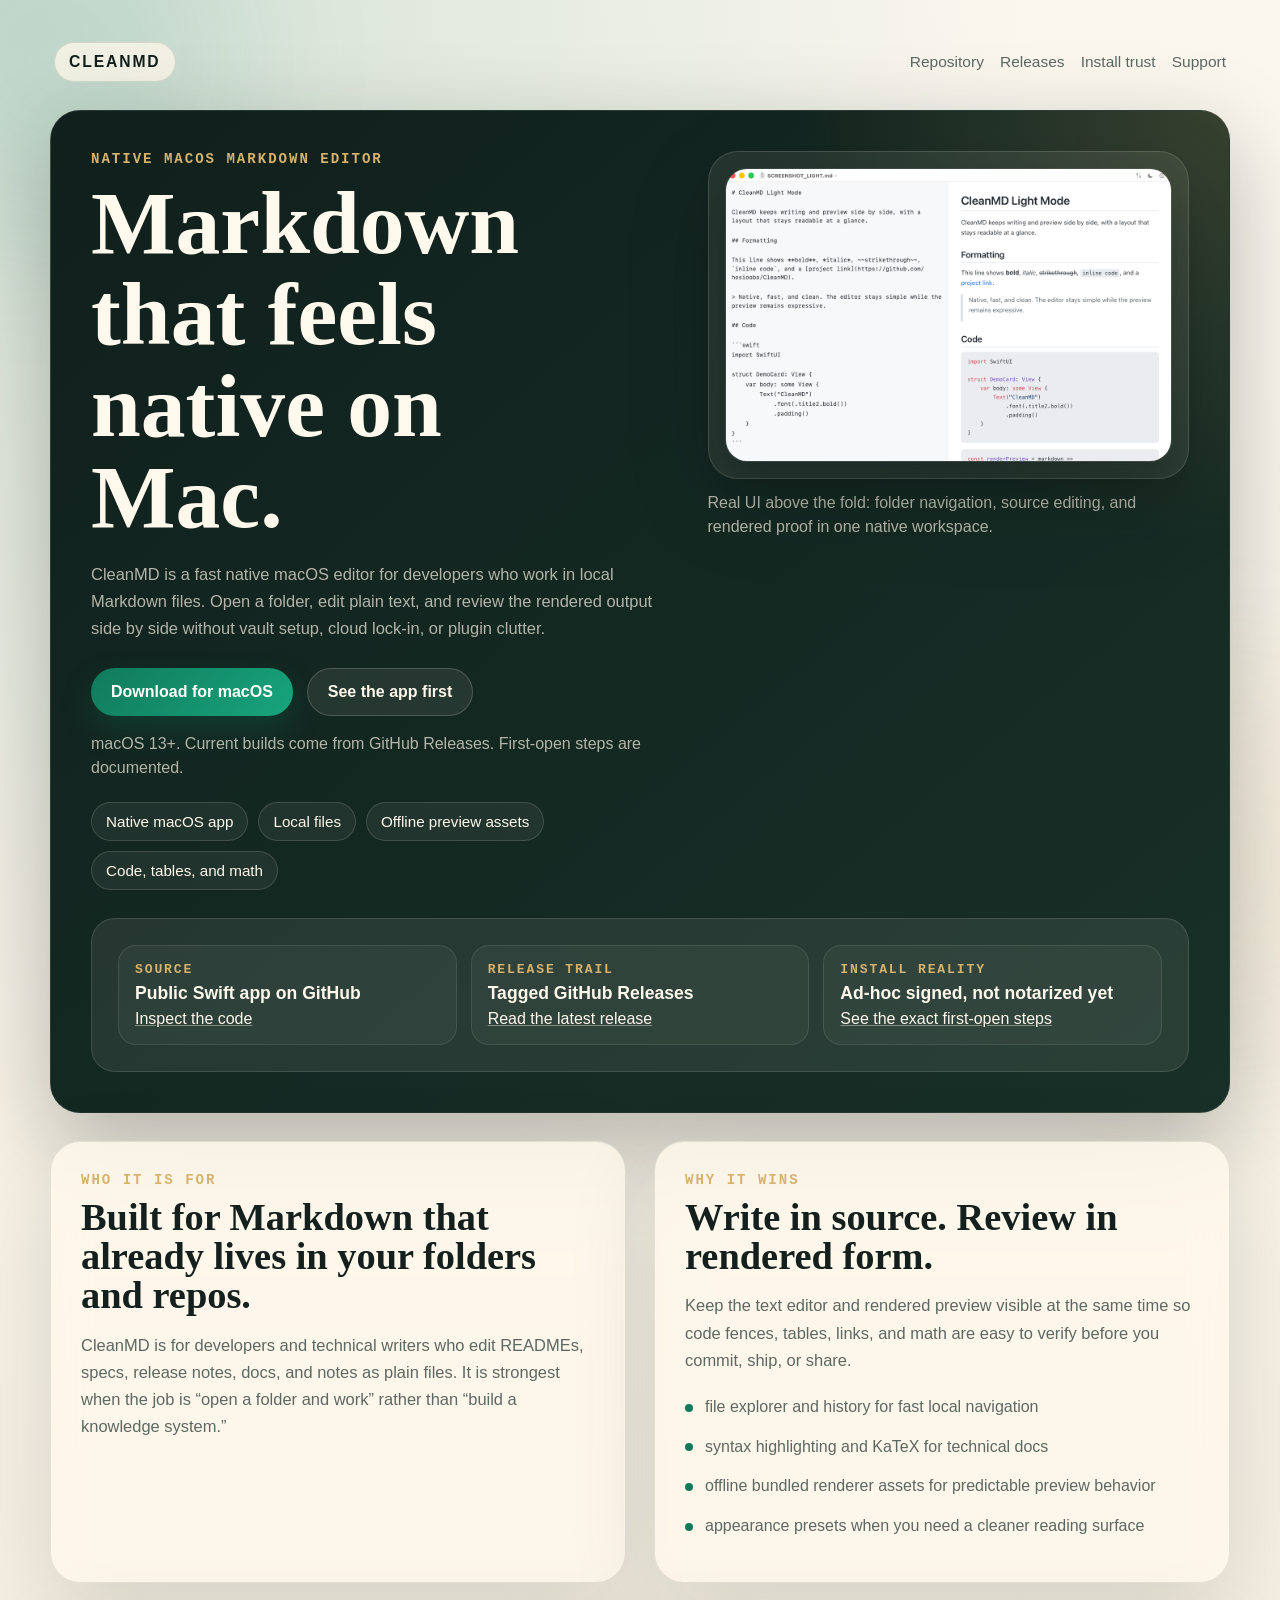
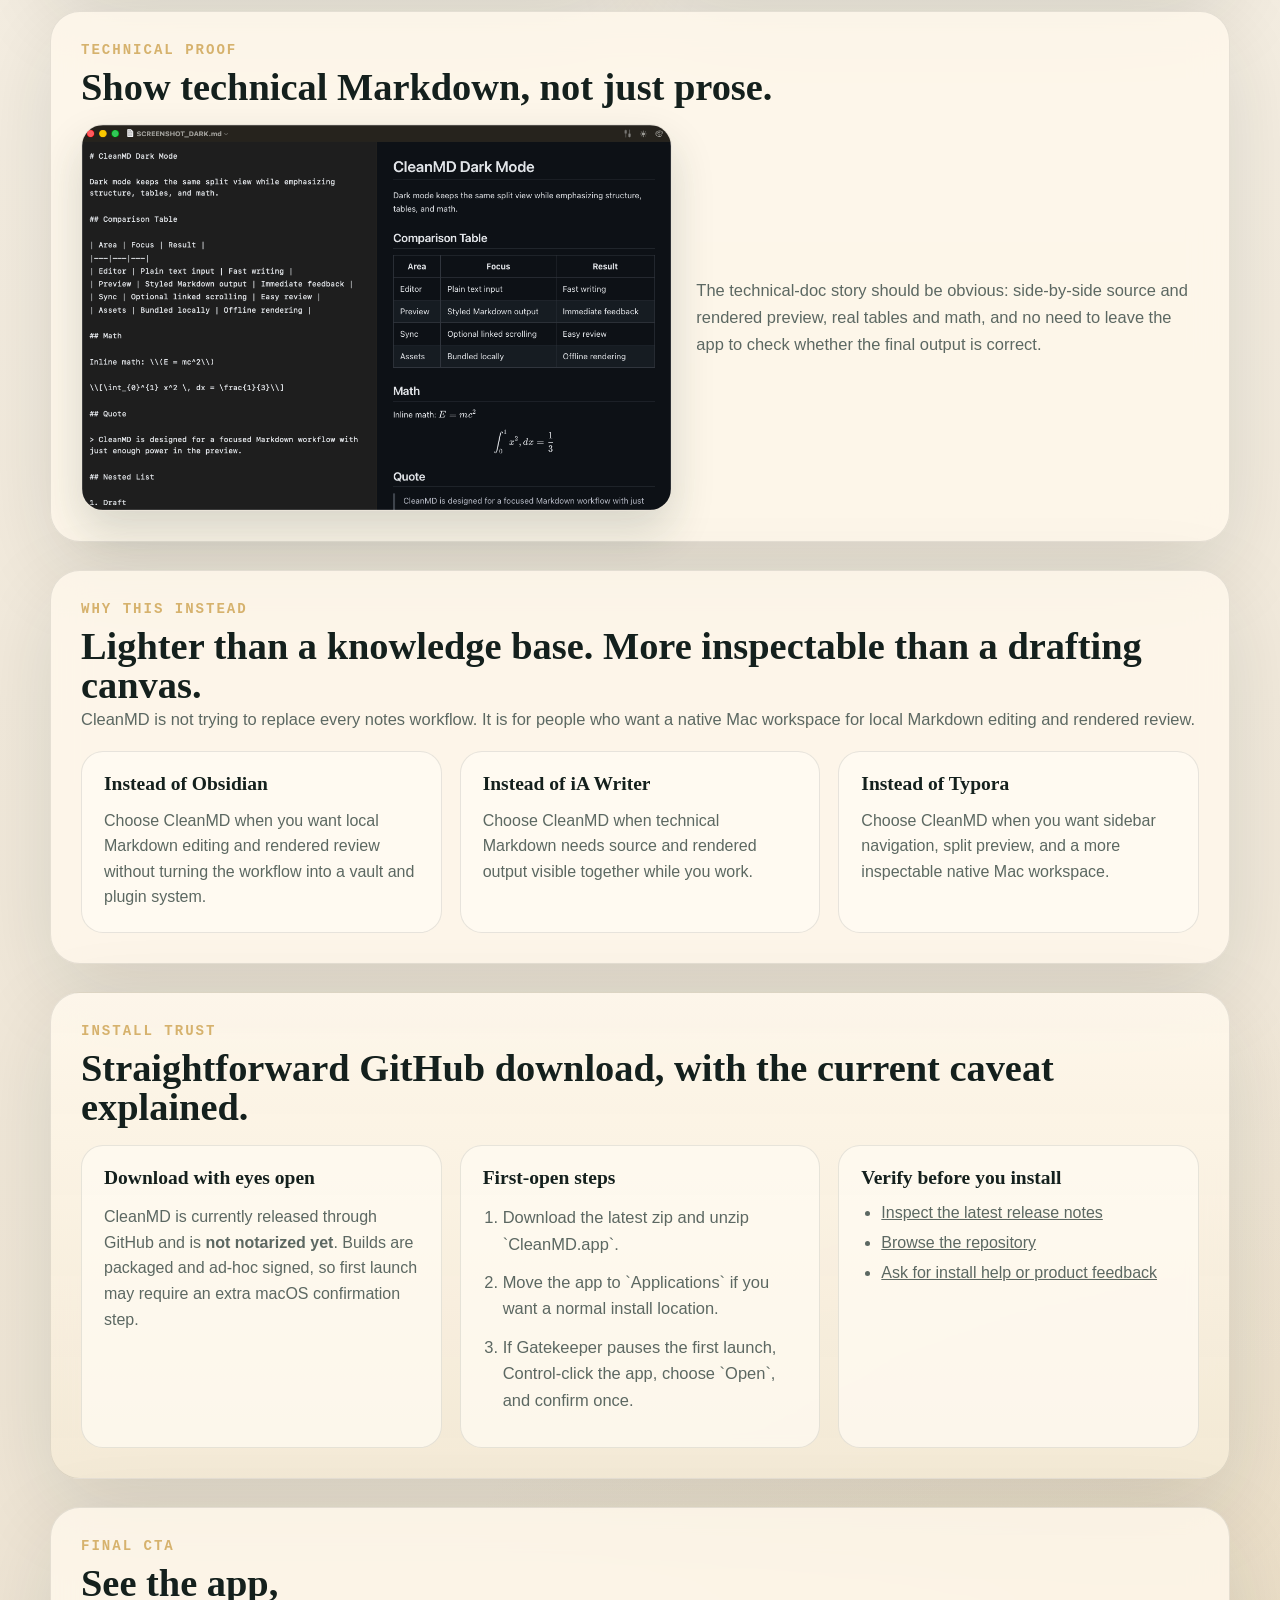
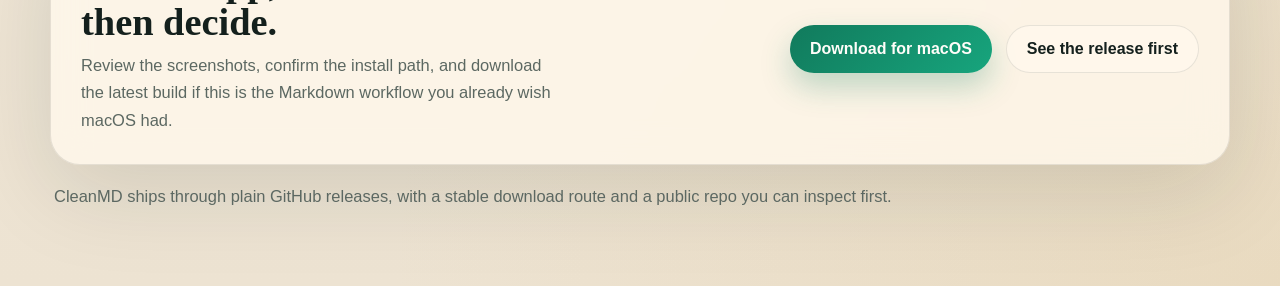
==== docs/index.html @ 48d4630e "feat: align CleanMD launch page with GTM copy Co-Authored-By: Paperclip <noreply@paperclip.ing>" ====
<!DOCTYPE html>
<html lang="en">
<head>
    <meta charset="utf-8">
    <meta name="viewport" content="width=device-width, initial-scale=1">
    <title>CleanMD | Native macOS Markdown editor</title>
    <meta
        name="description"
        content="CleanMD is a native macOS Markdown editor with a live preview, local-first files, and a tracked download path for the latest release."
    >
    <link rel="stylesheet" href="./styles.css">
    <script defer src="./site.js"></script>
</head>
<body class="site-shell" data-site-page="home" data-site-event="page_view" data-countapi-namespace="cleanmd-site">
    <div class="page-glow page-glow-a" aria-hidden="true"></div>
    <div class="page-glow page-glow-b" aria-hidden="true"></div>

    <header class="site-header">
        <a class="brand" href="./">CleanMD</a>
        <nav class="header-links" aria-label="Primary">
            <a href="https://github.com/hosioobo/CleanMD" data-track-click="repo">Repository</a>
            <a href="https://github.com/hosioobo/CleanMD/releases/latest" data-track-click="releases">Releases</a>
            <a href="#install-trust">Install trust</a>
            <a href="https://github.com/hosioobo/CleanMD/issues/new?title=CleanMD%20feedback%20or%20install%20help" data-track-click="support">Support</a>
        </nav>
    </header>

    <main class="site-main">
        <section class="hero">
            <div class="hero-copy">
                <p class="eyebrow">Native macOS Markdown editor</p>
                <h1>Markdown that feels native on Mac.</h1>
                <p class="lede">
                    CleanMD is a fast native macOS editor for developers who work in local Markdown files. Open a folder,
                    edit plain text, and review the rendered output side by side without vault setup, cloud lock-in, or plugin clutter.
                </p>
                <div class="hero-actions">
                    <a
                        id="primary-download"
                        class="button button-primary"
                        href="./download/?ref=hero"
                        data-track-click="hero_download_click"
                    >
                        Download for macOS
                    </a>
                    <a class="button button-secondary" href="#hero-proof">
                        See the app first
                    </a>
                </div>
                <p class="hero-microcopy">macOS 13+. Current builds come from GitHub Releases. First-open steps are documented.</p>
                <ul class="hero-signals" aria-label="Trust chips">
                    <li>Native macOS app</li>
                    <li>Local files</li>
                    <li>Offline preview assets</li>
                    <li>Code, tables, and math</li>
                </ul>
            </div>

            <div class="hero-visual-wrap">
                <a
                    id="hero-proof"
                    class="hero-proof panel"
                    href="./assets/screenshots/light-mode.png"
                    target="_blank"
                    rel="noreferrer"
                    data-track-click="screenshot_open"
                >
                    <img
                        src="./assets/screenshots/light-mode.png"
                        alt="CleanMD light mode with file explorer, editor, and preview visible"
                        loading="eager"
                    >
                </a>
                <p class="hero-visual-note">
                    Real UI above the fold: folder navigation, source editing, and rendered proof in one native workspace.
                </p>
            </div>

            <aside class="hero-ledger">
                <article class="ledger-item">
                    <span>Source</span>
                    <strong>Public Swift app on GitHub</strong>
                    <a href="https://github.com/hosioobo/CleanMD" data-track-click="repo_inspect">Inspect the code</a>
                </article>
                <article class="ledger-item">
                    <span>Release trail</span>
                    <strong>Tagged GitHub Releases</strong>
                    <a href="https://github.com/hosioobo/CleanMD/releases/latest" data-track-click="release_outbound_click">Read the latest release</a>
                </article>
                <article class="ledger-item">
                    <span>Install reality</span>
                    <strong>Ad-hoc signed, not notarized yet</strong>
                    <a href="#install-trust">See the exact first-open steps</a>
                </article>
            </aside>
        </section>

        <section class="message-grid">
            <article class="message-card panel">
                <div class="panel-heading">
                    <p class="eyebrow">Who it is for</p>
                    <h2>Built for Markdown that already lives in your folders and repos.</h2>
                </div>
                <p class="body-copy">
                    CleanMD is for developers and technical writers who edit READMEs, specs, release notes, docs, and notes as plain files.
                    It is strongest when the job is “open a folder and work” rather than “build a knowledge system.”
                </p>
            </article>

            <article class="message-card panel">
                <div class="panel-heading">
                    <p class="eyebrow">Why it wins</p>
                    <h2>Write in source. Review in rendered form.</h2>
                </div>
                <p class="body-copy">
                    Keep the text editor and rendered preview visible at the same time so code fences, tables, links, and math
                    are easy to verify before you commit, ship, or share.
                </p>
                <ul class="proof-points">
                    <li>file explorer and history for fast local navigation</li>
                    <li>syntax highlighting and KaTeX for technical docs</li>
                    <li>offline bundled renderer assets for predictable preview behavior</li>
                    <li>appearance presets when you need a cleaner reading surface</li>
                </ul>
            </article>

            <article class="technical-proof panel">
                <div class="panel-heading">
                    <p class="eyebrow">Technical proof</p>
                    <h2>Show technical Markdown, not just prose.</h2>
                </div>
                <div class="technical-proof-grid">
                    <a
                        class="technical-proof-link"
                        href="./assets/screenshots/dark-mode.png"
                        target="_blank"
                        rel="noreferrer"
                        data-track-click="screenshot_open"
                    >
                        <img
                            src="./assets/screenshots/dark-mode.png"
                            alt="CleanMD dark mode with editor and preview visible"
                            loading="lazy"
                        >
                    </a>
                    <p class="body-copy">
                        The technical-doc story should be obvious: side-by-side source and rendered preview, real tables and math, and no need
                        to leave the app to check whether the final output is correct.
                    </p>
                </div>
            </article>
        </section>

        <section id="comparison-section" class="comparison-section panel">
            <div class="panel-heading">
                <p class="eyebrow">Why this instead</p>
                <h2>Lighter than a knowledge base. More inspectable than a drafting canvas.</h2>
                <p class="body-copy">
                    CleanMD is not trying to replace every notes workflow. It is for people who want a native Mac workspace
                    for local Markdown editing and rendered review.
                </p>
            </div>
            <div class="comparison-grid">
                <article class="comparison-card">
                    <h3>Instead of Obsidian</h3>
                    <p>Choose CleanMD when you want local Markdown editing and rendered review without turning the workflow into a vault and plugin system.</p>
                </article>
                <article class="comparison-card">
                    <h3>Instead of iA Writer</h3>
                    <p>Choose CleanMD when technical Markdown needs source and rendered output visible together while you work.</p>
                </article>
                <article class="comparison-card">
                    <h3>Instead of Typora</h3>
                    <p>Choose CleanMD when you want sidebar navigation, split preview, and a more inspectable native Mac workspace.</p>
                </article>
            </div>
        </section>

        <section id="install-trust" class="trust-section panel">
            <div class="panel-heading">
                <p class="eyebrow">Install trust</p>
                <h2>Straightforward GitHub download, with the current caveat explained.</h2>
            </div>
            <div class="trust-grid">
                <article class="trust-block">
                    <h3>Download with eyes open</h3>
                    <p>
                        CleanMD is currently released through GitHub and is <strong>not notarized yet</strong>. Builds are packaged and ad-hoc signed,
                        so first launch may require an extra macOS confirmation step.
                    </p>
                </article>
                <article class="trust-block">
                    <h3>First-open steps</h3>
                    <ol class="steps">
                        <li>Download the latest zip and unzip `CleanMD.app`.</li>
                        <li>Move the app to `Applications` if you want a normal install location.</li>
                        <li>If Gatekeeper pauses the first launch, Control-click the app, choose `Open`, and confirm once.</li>
                    </ol>
                </article>
                <article class="trust-block">
                    <h3>Verify before you install</h3>
                    <ul class="trust-links">
                        <li><a href="https://github.com/hosioobo/CleanMD/releases/latest" data-track-click="release_outbound_click">Inspect the latest release notes</a></li>
                        <li><a href="https://github.com/hosioobo/CleanMD" data-track-click="repo_inspect">Browse the repository</a></li>
                        <li><a href="https://github.com/hosioobo/CleanMD/issues/new?title=CleanMD%20feedback%20or%20install%20help" data-track-click="feedback_issue">Ask for install help or product feedback</a></li>
                    </ul>
                </article>
            </div>
        </section>

        <section class="final-cta panel">
            <div class="support-copy-wrap">
                <p class="eyebrow">Final CTA</p>
                <h2>See the app, then decide.</h2>
                <p class="support-copy">
                    Review the screenshots, confirm the install path, and download the latest build if this is the Markdown workflow
                    you already wish macOS had.
                </p>
            </div>
            <div class="hero-actions">
                <a class="button button-primary" href="./download/?ref=final" data-track-click="final_download_click">
                    Download for macOS
                </a>
                <a class="button button-secondary" href="https://github.com/hosioobo/CleanMD/releases/latest" data-track-click="release_outbound_click">
                    See the release first
                </a>
            </div>
        </section>
    </main>

    <footer class="site-footer">
        <p>CleanMD ships through plain GitHub releases, with a stable download route and a public repo you can inspect first.</p>
    </footer>
</body>
</html>
---- docs/styles.css ----
:root {
    --paper: #f3ecdf;
    --paper-strong: #fff8ec;
    --paper-muted: #e9dcc6;
    --ink: #14201d;
    --ink-soft: #5c6862;
    --ink-quiet: rgba(255, 248, 236, 0.68);
    --night: #10201c;
    --night-strong: #183028;
    --emerald: #117a5c;
    --emerald-deep: #0b5e48;
    --gold: #d6b26d;
    --line: rgba(20, 32, 29, 0.1);
    --shadow: 0 28px 90px rgba(14, 30, 25, 0.12);
    --radius-xl: 30px;
    --radius-lg: 22px;
    --radius-md: 16px;
    --max-width: 1180px;
}

* {
    box-sizing: border-box;
}

html {
    scroll-behavior: smooth;
}

body {
    margin: 0;
    min-height: 100vh;
    padding: 24px;
    color: var(--ink);
    background:
        radial-gradient(circle at top left, rgba(17, 122, 92, 0.18), transparent 28%),
        radial-gradient(circle at bottom right, rgba(214, 178, 109, 0.18), transparent 24%),
        linear-gradient(180deg, #fbf7ef 0%, #ede3d2 100%);
    font-family: "Avenir Next", "Helvetica Neue", "Segoe UI", sans-serif;
}

a {
    color: inherit;
}

img {
    display: block;
    max-width: 100%;
}

.site-shell {
    position: relative;
}

.page-glow {
    position: fixed;
    width: 360px;
    height: 360px;
    border-radius: 50%;
    filter: blur(80px);
    opacity: 0.35;
    pointer-events: none;
    z-index: 0;
}

.page-glow-a {
    top: -120px;
    left: -120px;
    background: rgba(17, 122, 92, 0.3);
}

.page-glow-b {
    right: -120px;
    bottom: -140px;
    background: rgba(214, 178, 109, 0.28);
}

.site-header,
main,
.site-footer {
    position: relative;
    z-index: 1;
    width: min(100%, var(--max-width));
    margin: 0 auto;
}

.site-header {
    display: flex;
    align-items: center;
    justify-content: space-between;
    gap: 20px;
    margin-bottom: 28px;
    padding: 18px 4px 0;
}

.brand {
    padding: 10px 14px;
    border: 1px solid rgba(20, 32, 29, 0.12);
    border-radius: 999px;
    background: rgba(255, 248, 236, 0.76);
    font-size: 0.98rem;
    font-weight: 800;
    letter-spacing: 0.12em;
    text-decoration: none;
    text-transform: uppercase;
}

.header-links {
    display: flex;
    flex-wrap: wrap;
    gap: 16px;
    color: var(--ink-soft);
    font-size: 0.97rem;
}

.header-links a {
    text-decoration: none;
}

.site-main {
    display: grid;
    gap: 28px;
}

.panel {
    border: 1px solid var(--line);
    border-radius: var(--radius-xl);
    background: rgba(255, 248, 236, 0.82);
    box-shadow: var(--shadow);
    backdrop-filter: blur(18px);
}

.hero {
    display: grid;
    grid-template-columns: minmax(0, 1.1fr) minmax(320px, 0.9fr);
    gap: 28px;
    padding: 40px;
    overflow: hidden;
    border: 1px solid rgba(255, 248, 236, 0.08);
    border-radius: var(--radius-xl);
    background:
        radial-gradient(circle at top right, rgba(214, 178, 109, 0.18), transparent 28%),
        linear-gradient(140deg, var(--night) 0%, var(--night-strong) 100%);
    box-shadow: 0 30px 90px rgba(12, 24, 20, 0.28);
}

.hero-copy,
.hero-ledger,
.message-card,
.trust-section,
.download-main {
    animation: rise-in 700ms ease both;
}

.eyebrow,
.card-label {
    margin: 0 0 10px;
    color: var(--gold);
    font-size: 0.88rem;
    font-weight: 700;
    letter-spacing: 0.14em;
    text-transform: uppercase;
    font-family: "SFMono-Regular", "Menlo", monospace;
}

h1,
h2,
h3 {
    margin: 0;
    font-family: "Iowan Old Style", "Georgia", serif;
    line-height: 1.02;
}

h1 {
    max-width: 12ch;
    color: var(--paper-strong);
    font-size: clamp(3.2rem, 7vw, 6rem);
}

h2 {
    font-size: clamp(1.9rem, 3vw, 3rem);
}

h3 {
    font-size: 1.22rem;
}

.lede,
.support-copy,
.download-note,
.body-copy,
.steps,
.site-footer,
.download-details {
    color: var(--ink-soft);
    line-height: 1.65;
    font-size: 1.03rem;
}

.lede {
    max-width: 62ch;
    margin: 18px 0 0;
    color: var(--ink-quiet);
}

.hero-actions {
    display: flex;
    flex-wrap: wrap;
    gap: 14px;
    margin-top: 26px;
}

.button {
    display: inline-flex;
    align-items: center;
    justify-content: center;
    min-height: 48px;
    padding: 0 20px;
    border-radius: 999px;
    font-weight: 700;
    text-decoration: none;
    transition: transform 160ms ease, box-shadow 160ms ease, background 160ms ease;
}

.button:hover {
    transform: translateY(-1px);
}

.button-primary {
    color: #fffdf9;
    background: linear-gradient(135deg, var(--emerald) 0%, #17a57d 100%);
    box-shadow: 0 14px 30px rgba(13, 123, 93, 0.25);
}

.button-secondary {
    border: 1px solid var(--line);
    background: rgba(255, 248, 236, 0.92);
}

.hero .button-secondary {
    border-color: rgba(255, 248, 236, 0.18);
    background: rgba(255, 248, 236, 0.08);
    color: var(--paper-strong);
}

.hero-signals {
    display: flex;
    flex-wrap: wrap;
    gap: 10px;
    margin: 22px 0 0;
    padding: 0;
    list-style: none;
}

.hero-signals li {
    padding: 10px 14px;
    color: var(--paper-strong);
    border: 1px solid rgba(255, 248, 236, 0.14);
    border-radius: 999px;
    background: rgba(255, 248, 236, 0.06);
    font-size: 0.95rem;
}

.hero-microcopy {
    margin: 16px 0 0;
    color: var(--ink-quiet);
    line-height: 1.5;
}

.hero-visual-wrap {
    display: grid;
    align-content: start;
    gap: 12px;
}

.hero-proof {
    display: block;
    padding: 16px;
    border: 1px solid rgba(255, 248, 236, 0.14);
    background: rgba(255, 248, 236, 0.08);
}

.hero-proof img {
    border-radius: var(--radius-lg);
    border: 1px solid rgba(255, 248, 236, 0.08);
    box-shadow: 0 22px 44px rgba(0, 0, 0, 0.25);
}

.hero-visual-note {
    margin: 0;
    color: var(--ink-quiet);
    line-height: 1.55;
}

.hero-ledger {
    grid-column: 1 / -1;
    display: grid;
    grid-template-columns: repeat(3, minmax(0, 1fr));
    gap: 14px;
    padding: 26px;
    border: 1px solid rgba(255, 248, 236, 0.12);
    border-radius: 24px;
    background: rgba(255, 248, 236, 0.08);
    color: var(--paper-strong);
}

.hero-ledger h2 {
    color: var(--paper-strong);
}

.ledger-list {
    display: contents;
}

.ledger-item {
    display: grid;
    gap: 6px;
    padding: 16px;
    border: 1px solid rgba(255, 248, 236, 0.1);
    border-radius: 18px;
    background: rgba(255, 248, 236, 0.04);
}

.ledger-item span {
    color: var(--gold);
    font-size: 0.82rem;
    font-weight: 700;
    letter-spacing: 0.14em;
    text-transform: uppercase;
    font-family: "SFMono-Regular", "Menlo", monospace;
}

.ledger-item strong {
    font-size: 1.1rem;
    font-weight: 700;
}

.ledger-item a {
    color: var(--paper-strong);
    text-decoration-color: rgba(255, 248, 236, 0.4);
}

.message-grid {
    display: grid;
    grid-template-columns: repeat(2, minmax(0, 1fr));
    gap: 28px;
}

.message-card,
.trust-section,
.download-main {
    padding: 30px;
}

.panel-heading {
    margin-bottom: 16px;
}

.body-copy {
    margin: 0;
}

.proof-points {
    margin: 20px 0 0;
    padding: 0;
    list-style: none;
}

.proof-points li {
    position: relative;
    margin-bottom: 14px;
    padding-left: 20px;
    color: var(--ink-soft);
    line-height: 1.6;
}

.proof-points li::before {
    content: "";
    position: absolute;
    left: 0;
    top: 0.62em;
    width: 8px;
    height: 8px;
    border-radius: 50%;
    background: var(--emerald);
}

.technical-proof {
    grid-column: 1 / -1;
    padding: 30px;
}

.technical-proof-grid {
    display: grid;
    grid-template-columns: minmax(280px, 1fr) minmax(0, 0.85fr);
    gap: 24px;
    align-items: center;
}

.technical-proof-link {
    display: block;
}

.technical-proof-link img {
    border-radius: var(--radius-lg);
    border: 1px solid rgba(20, 32, 29, 0.08);
    box-shadow: 0 20px 44px rgba(20, 42, 32, 0.16);
}

.comparison-section {
    padding: 30px;
}

.comparison-grid {
    display: grid;
    grid-template-columns: repeat(3, minmax(0, 1fr));
    gap: 18px;
    margin-top: 18px;
}

.comparison-card {
    padding: 22px;
    border: 1px solid rgba(20, 32, 29, 0.1);
    border-radius: var(--radius-lg);
    background: rgba(255, 251, 243, 0.74);
}

.comparison-card p {
    margin: 14px 0 0;
    color: var(--ink-soft);
    line-height: 1.6;
}

.trust-section {
    background:
        linear-gradient(180deg, rgba(255, 248, 236, 0.9) 0%, rgba(244, 234, 214, 0.88) 100%);
}

.trust-grid {
    display: grid;
    grid-template-columns: repeat(3, minmax(0, 1fr));
    gap: 18px;
    margin-top: 18px;
}

.trust-block {
    padding: 22px;
    border: 1px solid rgba(20, 32, 29, 0.1);
    border-radius: var(--radius-lg);
    background: rgba(255, 251, 243, 0.72);
}

.trust-block p,
.steps {
    margin: 16px 0 0;
    color: var(--ink-soft);
    line-height: 1.6;
}

.steps {
    padding-left: 20px;
}

.steps li {
    margin-bottom: 12px;
}

.trust-links {
    margin: 16px 0 0;
    padding-left: 20px;
}

.trust-links li {
    margin-bottom: 12px;
    color: var(--ink-soft);
}

.final-cta {
    display: flex;
    flex-wrap: wrap;
    align-items: center;
    justify-content: space-between;
    gap: 20px;
    padding: 30px;
}

.support-copy {
    max-width: 52ch;
    margin: 10px 0 0;
}

.support-copy-wrap h2 {
    max-width: 12ch;
}

.download-shell {
    display: grid;
    place-items: center;
}

.site-footer {
    margin: 18px auto 12px;
    padding: 0 4px 24px;
}

.download-main {
    width: min(100%, 720px);
    margin-top: min(10vh, 96px);
    text-align: center;
    background:
        radial-gradient(circle at top left, rgba(17, 122, 92, 0.12), transparent 28%),
        linear-gradient(180deg, rgba(255, 248, 236, 0.95) 0%, rgba(243, 236, 223, 0.98) 100%);
}

.download-main h1 {
    max-width: none;
    color: var(--ink);
    font-size: clamp(2.5rem, 5vw, 4.4rem);
}

.download-details {
    display: grid;
    gap: 6px;
    margin-top: 18px;
    font-family: "SFMono-Regular", "Menlo", monospace;
    font-size: 0.92rem;
}

.download-note {
    margin-top: 18px;
}

@keyframes rise-in {
    from {
        opacity: 0;
        transform: translateY(18px);
    }

    to {
        opacity: 1;
        transform: translateY(0);
    }
}

@media (max-width: 1024px) {
    .hero,
    .message-grid,
    .technical-proof-grid,
    .comparison-grid,
    .trust-grid {
        grid-template-columns: 1fr;
    }

    .hero {
        padding: 28px;
    }

    .hero-ledger {
        grid-template-columns: 1fr;
    }
}

@media (max-width: 720px) {
    body {
        padding: 16px;
    }

    .site-header {
        align-items: flex-start;
        flex-direction: column;
    }

    .hero,
    .hero-ledger,
    .message-card,
    .technical-proof,
    .comparison-section,
    .trust-section,
    .download-main,
    .final-cta {
        padding: 22px;
    }

    h1 {
        font-size: clamp(2.6rem, 14vw, 4rem);
    }

    .button {
        width: 100%;
    }

    .hero-actions {
        flex-direction: column;
    }

}
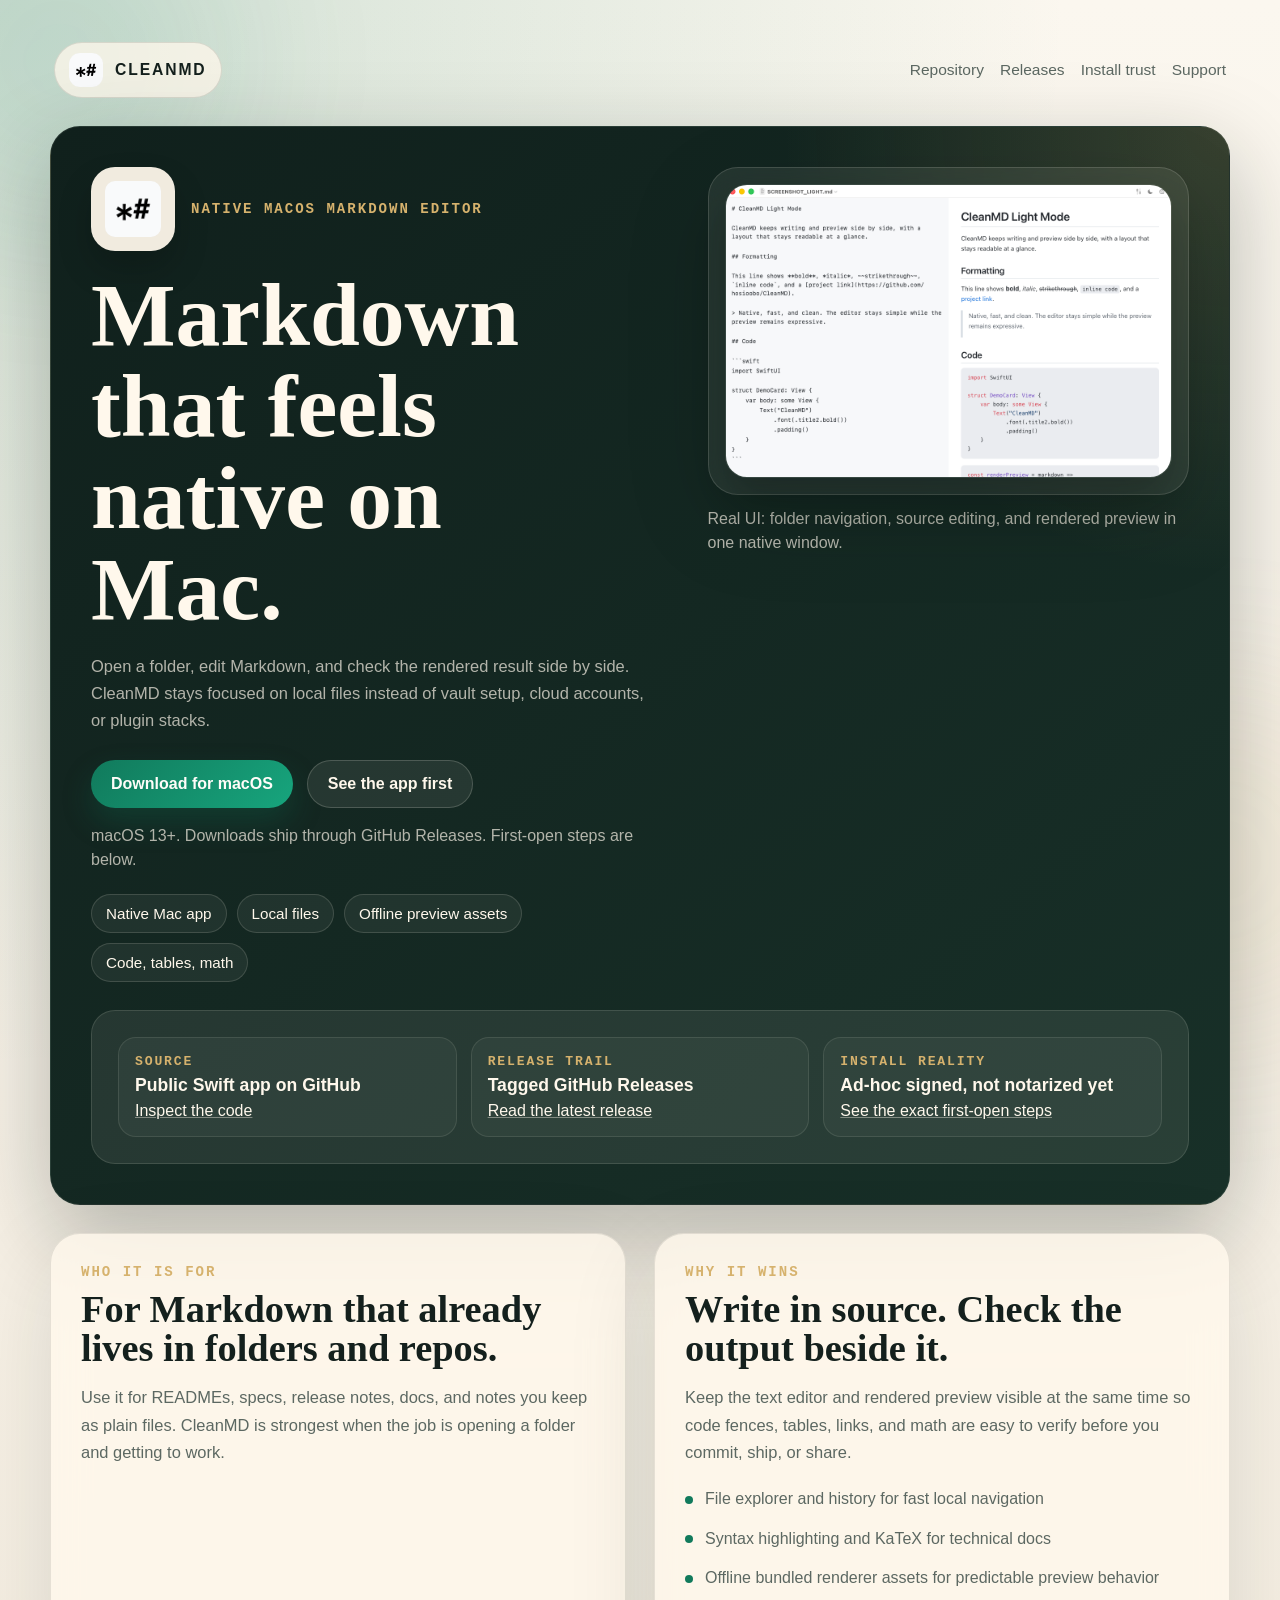
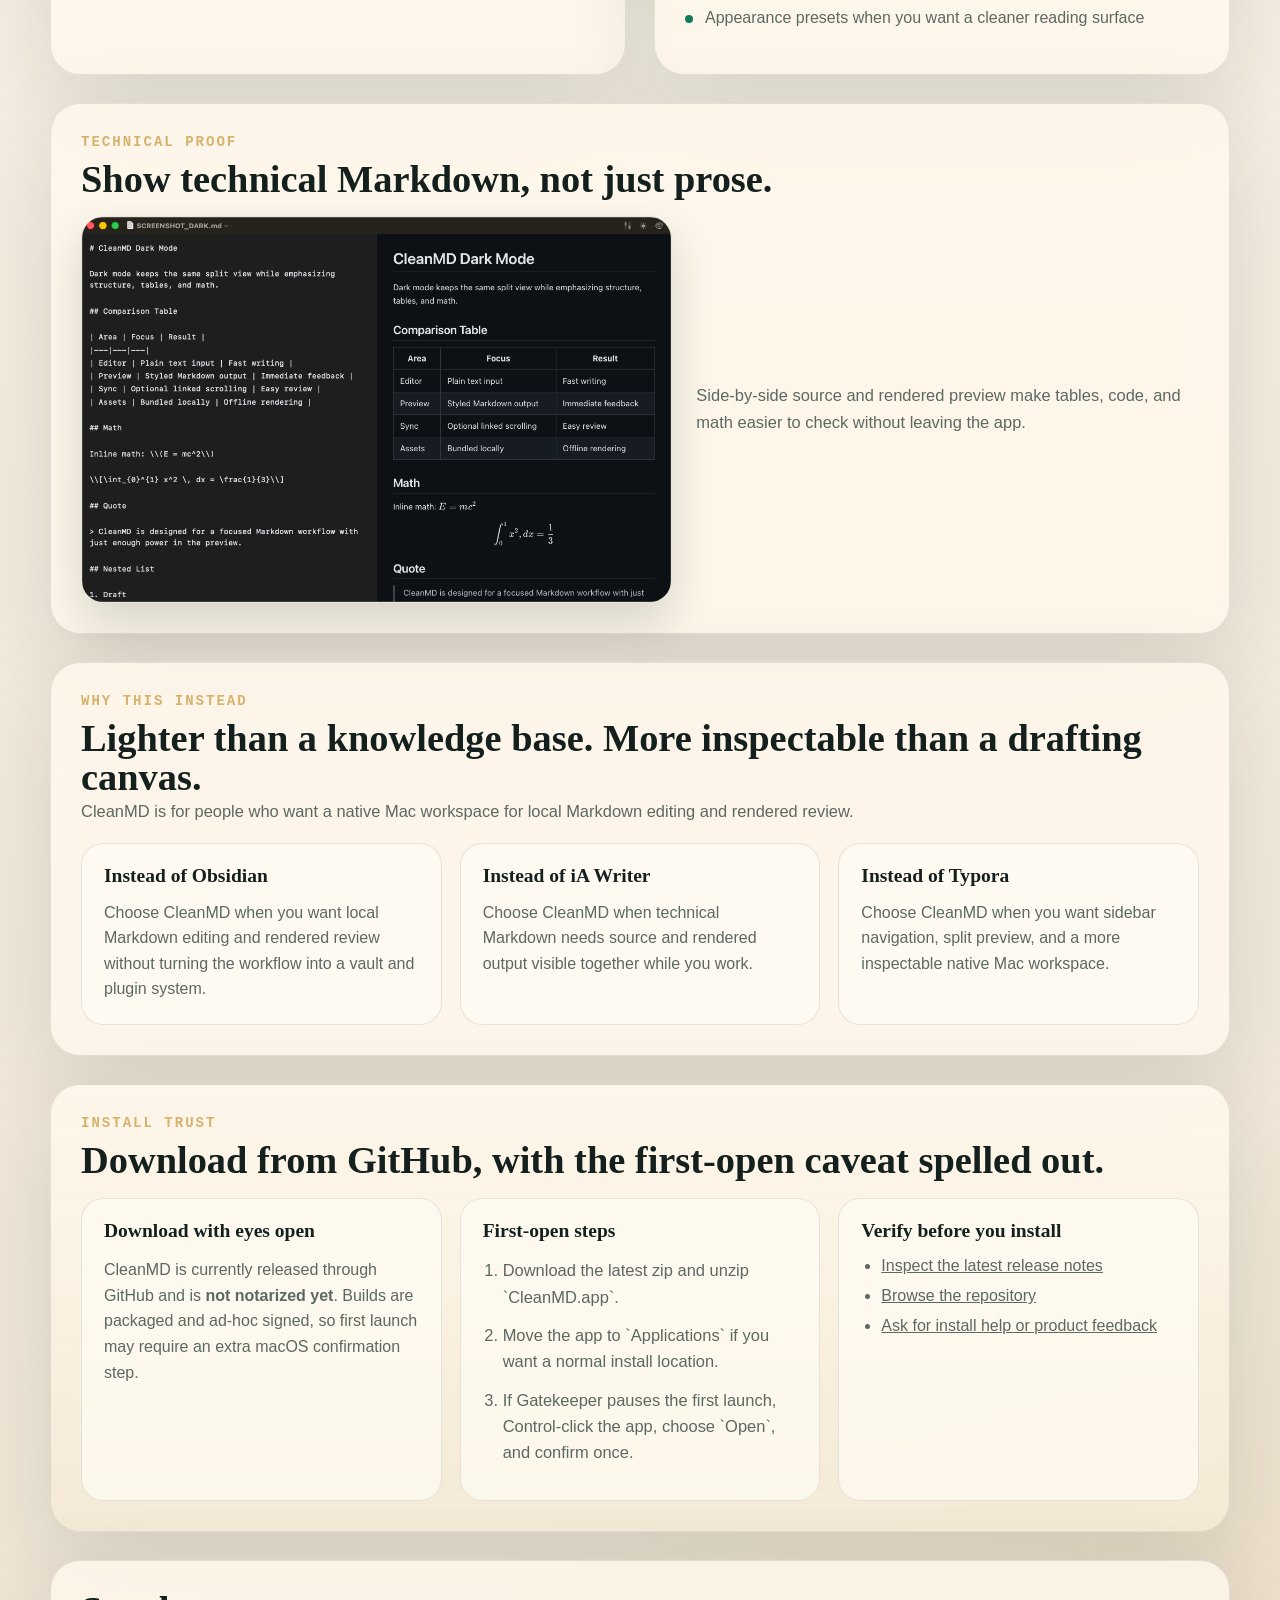
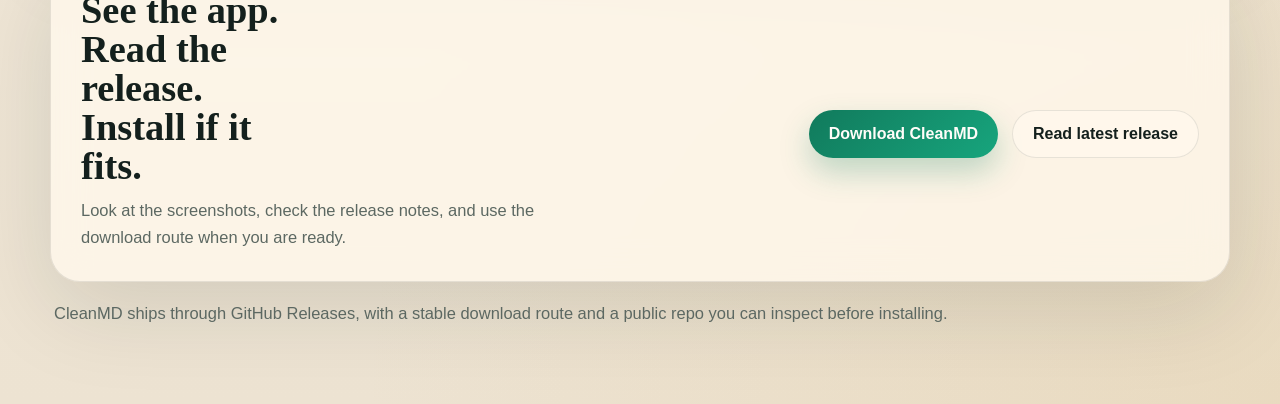
==== commit de1ead00: "feat: polish CleanMD trust surface Co-Authored-By: Paperclip <noreply@paperclip.ing>" ====
--- a/docs/index.html
+++ b/docs/index.html
@@ -6,8 +6,10 @@
     <title>CleanMD | Native macOS Markdown editor</title>
     <meta
         name="description"
-        content="CleanMD is a native macOS Markdown editor with a live preview, local-first files, and a tracked download path for the latest release."
+        content="CleanMD is a native macOS Markdown editor for local files, split preview, and a stable download route to the latest release."
     >
+    <link rel="icon" type="image/png" href="./assets/brand/app-icon.png">
+    <link rel="apple-touch-icon" href="./assets/brand/app-icon.png">
     <link rel="stylesheet" href="./styles.css">
     <script defer src="./site.js"></script>
 </head>
@@ -16,7 +18,10 @@
     <div class="page-glow page-glow-b" aria-hidden="true"></div>
 
     <header class="site-header">
-        <a class="brand" href="./">CleanMD</a>
+        <a class="brand" href="./">
+            <img class="brand-mark" src="./assets/brand/app-icon.png" alt="" width="34" height="34">
+            <span>CleanMD</span>
+        </a>
         <nav class="header-links" aria-label="Primary">
             <a href="https://github.com/hosioobo/CleanMD" data-track-click="repo">Repository</a>
             <a href="https://github.com/hosioobo/CleanMD/releases/latest" data-track-click="releases">Releases</a>
@@ -28,11 +33,14 @@
     <main class="site-main">
         <section class="hero">
             <div class="hero-copy">
-                <p class="eyebrow">Native macOS Markdown editor</p>
+                <div class="hero-brandline">
+                    <img class="hero-app-icon" src="./assets/brand/app-icon.png" alt="CleanMD app icon" width="84" height="84">
+                    <p class="eyebrow">Native macOS Markdown editor</p>
+                </div>
                 <h1>Markdown that feels native on Mac.</h1>
                 <p class="lede">
-                    CleanMD is a fast native macOS editor for developers who work in local Markdown files. Open a folder,
-                    edit plain text, and review the rendered output side by side without vault setup, cloud lock-in, or plugin clutter.
+                    Open a folder, edit Markdown, and check the rendered result side by side.
+                    CleanMD stays focused on local files instead of vault setup, cloud accounts, or plugin stacks.
                 </p>
                 <div class="hero-actions">
                     <a
@@ -47,12 +55,12 @@
                         See the app first
                     </a>
                 </div>
-                <p class="hero-microcopy">macOS 13+. Current builds come from GitHub Releases. First-open steps are documented.</p>
+                <p class="hero-microcopy">macOS 13+. Downloads ship through GitHub Releases. First-open steps are below.</p>
                 <ul class="hero-signals" aria-label="Trust chips">
-                    <li>Native macOS app</li>
+                    <li>Native Mac app</li>
                     <li>Local files</li>
                     <li>Offline preview assets</li>
-                    <li>Code, tables, and math</li>
+                    <li>Code, tables, math</li>
                 </ul>
             </div>
 
@@ -72,7 +80,7 @@
                     >
                 </a>
                 <p class="hero-visual-note">
-                    Real UI above the fold: folder navigation, source editing, and rendered proof in one native workspace.
+                    Real UI: folder navigation, source editing, and rendered preview in one native window.
                 </p>
             </div>
 
@@ -99,28 +107,28 @@
             <article class="message-card panel">
                 <div class="panel-heading">
                     <p class="eyebrow">Who it is for</p>
-                    <h2>Built for Markdown that already lives in your folders and repos.</h2>
+                    <h2>For Markdown that already lives in folders and repos.</h2>
                 </div>
                 <p class="body-copy">
-                    CleanMD is for developers and technical writers who edit READMEs, specs, release notes, docs, and notes as plain files.
-                    It is strongest when the job is “open a folder and work” rather than “build a knowledge system.”
+                    Use it for READMEs, specs, release notes, docs, and notes you keep as plain files.
+                    CleanMD is strongest when the job is opening a folder and getting to work.
                 </p>
             </article>
 
             <article class="message-card panel">
                 <div class="panel-heading">
                     <p class="eyebrow">Why it wins</p>
-                    <h2>Write in source. Review in rendered form.</h2>
+                    <h2>Write in source. Check the output beside it.</h2>
                 </div>
                 <p class="body-copy">
                     Keep the text editor and rendered preview visible at the same time so code fences, tables, links, and math
                     are easy to verify before you commit, ship, or share.
                 </p>
                 <ul class="proof-points">
-                    <li>file explorer and history for fast local navigation</li>
-                    <li>syntax highlighting and KaTeX for technical docs</li>
-                    <li>offline bundled renderer assets for predictable preview behavior</li>
-                    <li>appearance presets when you need a cleaner reading surface</li>
+                    <li>File explorer and history for fast local navigation</li>
+                    <li>Syntax highlighting and KaTeX for technical docs</li>
+                    <li>Offline bundled renderer assets for predictable preview behavior</li>
+                    <li>Appearance presets when you want a cleaner reading surface</li>
                 </ul>
             </article>
 
@@ -144,8 +152,7 @@
                         >
                     </a>
                     <p class="body-copy">
-                        The technical-doc story should be obvious: side-by-side source and rendered preview, real tables and math, and no need
-                        to leave the app to check whether the final output is correct.
+                        Side-by-side source and rendered preview make tables, code, and math easier to check without leaving the app.
                     </p>
                 </div>
             </article>
@@ -156,8 +163,7 @@
                 <p class="eyebrow">Why this instead</p>
                 <h2>Lighter than a knowledge base. More inspectable than a drafting canvas.</h2>
                 <p class="body-copy">
-                    CleanMD is not trying to replace every notes workflow. It is for people who want a native Mac workspace
-                    for local Markdown editing and rendered review.
+                    CleanMD is for people who want a native Mac workspace for local Markdown editing and rendered review.
                 </p>
             </div>
             <div class="comparison-grid">
@@ -179,7 +185,7 @@
         <section id="install-trust" class="trust-section panel">
             <div class="panel-heading">
                 <p class="eyebrow">Install trust</p>
-                <h2>Straightforward GitHub download, with the current caveat explained.</h2>
+                <h2>Download from GitHub, with the first-open caveat spelled out.</h2>
             </div>
             <div class="trust-grid">
                 <article class="trust-block">
@@ -210,26 +216,24 @@
 
         <section class="final-cta panel">
             <div class="support-copy-wrap">
-                <p class="eyebrow">Final CTA</p>
-                <h2>See the app, then decide.</h2>
+                <h2>See the app. Read the release. Install if it fits.</h2>
                 <p class="support-copy">
-                    Review the screenshots, confirm the install path, and download the latest build if this is the Markdown workflow
-                    you already wish macOS had.
+                    Look at the screenshots, check the release notes, and use the download route when you are ready.
                 </p>
             </div>
             <div class="hero-actions">
                 <a class="button button-primary" href="./download/?ref=final" data-track-click="final_download_click">
-                    Download for macOS
+                    Download CleanMD
                 </a>
                 <a class="button button-secondary" href="https://github.com/hosioobo/CleanMD/releases/latest" data-track-click="release_outbound_click">
-                    See the release first
+                    Read latest release
                 </a>
             </div>
         </section>
     </main>
 
     <footer class="site-footer">
-        <p>CleanMD ships through plain GitHub releases, with a stable download route and a public repo you can inspect first.</p>
+        <p>CleanMD ships through GitHub Releases, with a stable download route and a public repo you can inspect before installing.</p>
     </footer>
 </body>
 </html>
--- a/docs/styles.css
+++ b/docs/styles.css
@@ -93,6 +93,9 @@
 }
 
 .brand {
+    display: inline-flex;
+    align-items: center;
+    gap: 12px;
     padding: 10px 14px;
     border: 1px solid rgba(20, 32, 29, 0.12);
     border-radius: 999px;
@@ -102,6 +105,14 @@
     letter-spacing: 0.12em;
     text-decoration: none;
     text-transform: uppercase;
+}
+
+.brand-mark {
+    width: 34px;
+    height: 34px;
+    border-radius: 11px;
+    background: rgba(255, 255, 255, 0.88);
+    box-shadow: inset 0 0 0 1px rgba(20, 32, 29, 0.08);
 }
 
 .header-links {
@@ -202,6 +213,26 @@
     color: var(--ink-quiet);
 }
 
+.hero-brandline {
+    display: flex;
+    align-items: center;
+    gap: 16px;
+    margin-bottom: 18px;
+}
+
+.hero-brandline .eyebrow {
+    margin: 0;
+}
+
+.hero-app-icon {
+    width: 84px;
+    height: 84px;
+    padding: 14px;
+    border-radius: 24px;
+    background: rgba(255, 248, 236, 0.94);
+    box-shadow: 0 18px 34px rgba(0, 0, 0, 0.18);
+}
+
 .hero-actions {
     display: flex;
     flex-wrap: wrap;
@@ -517,6 +548,16 @@
     font-size: clamp(2.5rem, 5vw, 4.4rem);
 }
 
+.download-app-icon {
+    width: 84px;
+    height: 84px;
+    margin: 0 auto 18px;
+    padding: 14px;
+    border-radius: 24px;
+    background: rgba(255, 255, 255, 0.92);
+    box-shadow: 0 18px 34px rgba(20, 42, 32, 0.12);
+}
+
 .download-details {
     display: grid;
     gap: 6px;
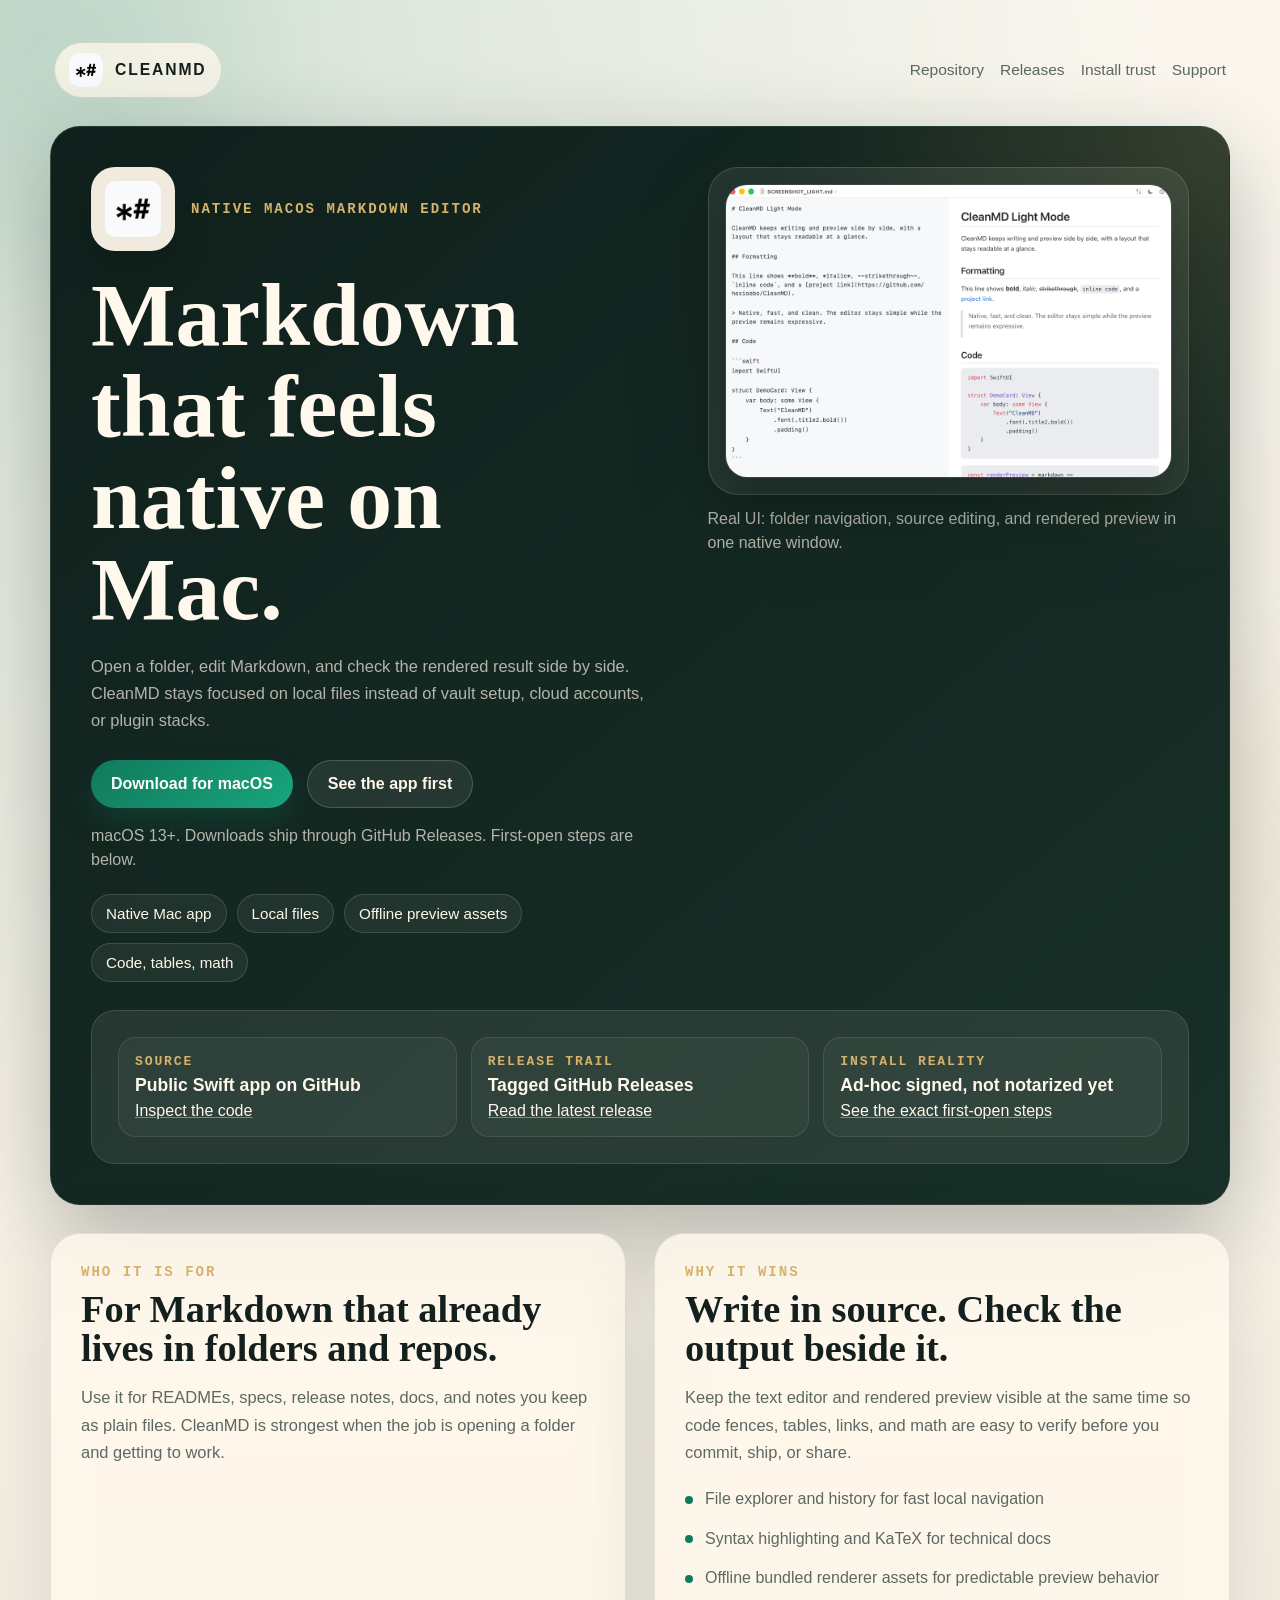
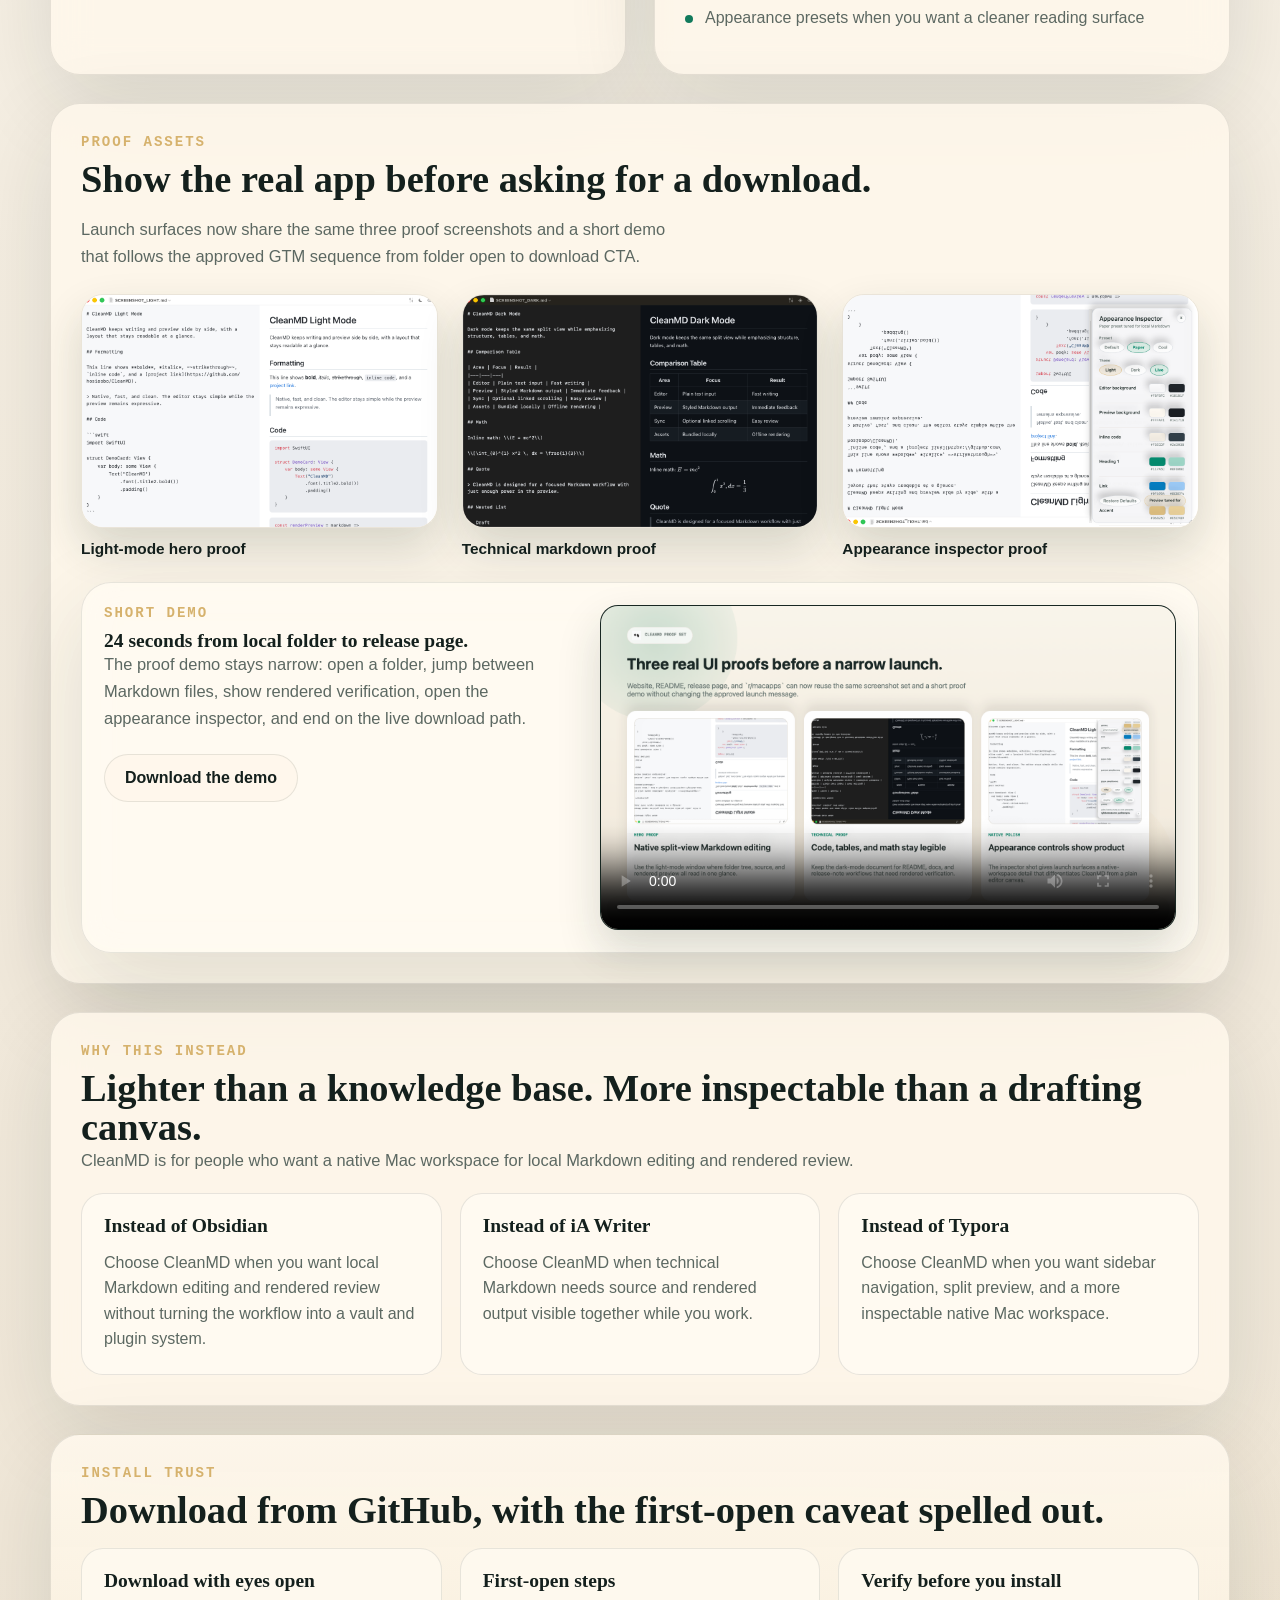
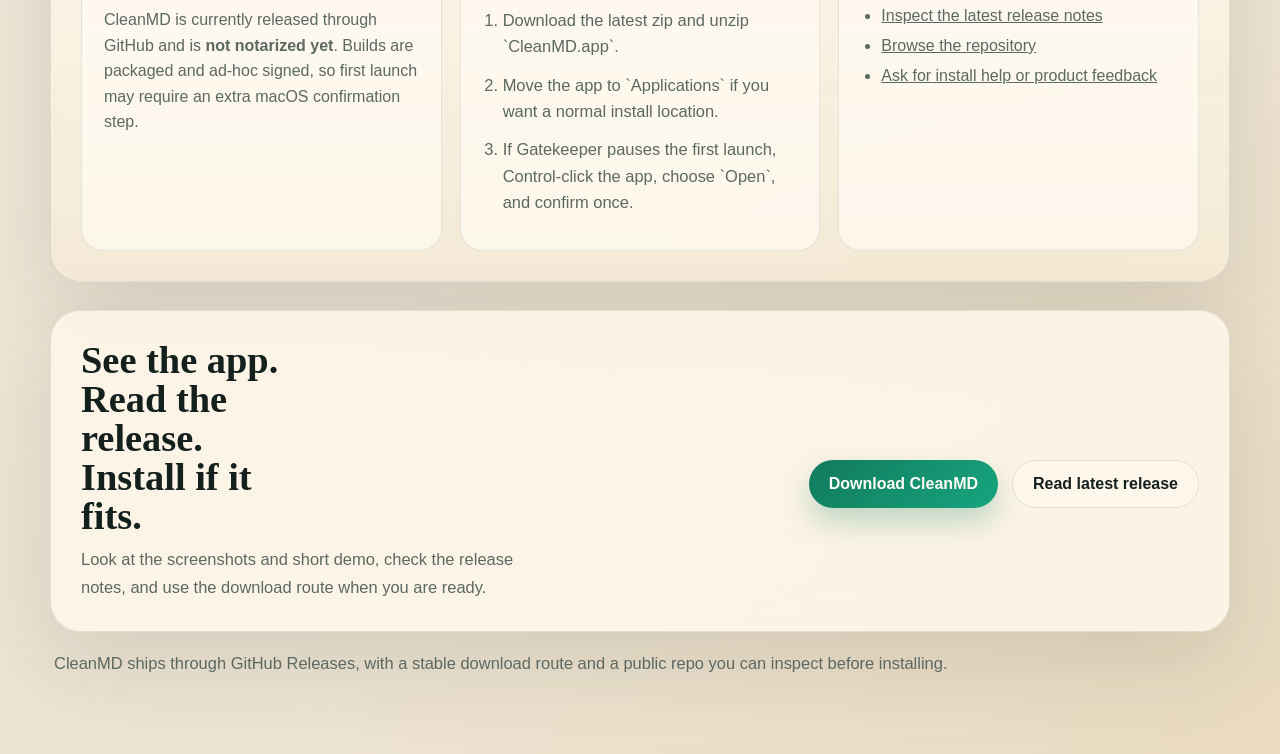
==== commit 1052c3fb: "feat: publish COR-19 proof assets and wiring" ====
--- a/docs/index.html
+++ b/docs/index.html
@@ -51,7 +51,7 @@
                     >
                         Download for macOS
                     </a>
-                    <a class="button button-secondary" href="#hero-proof">
+                    <a class="button button-secondary" href="#proof-showcase">
                         See the app first
                     </a>
                 </div>
@@ -132,12 +132,29 @@
                 </ul>
             </article>
 
-            <article class="technical-proof panel">
+            <article id="proof-showcase" class="technical-proof panel">
                 <div class="panel-heading">
-                    <p class="eyebrow">Technical proof</p>
-                    <h2>Show technical Markdown, not just prose.</h2>
-                </div>
-                <div class="technical-proof-grid">
+                    <p class="eyebrow">Proof assets</p>
+                    <h2>Show the real app before asking for a download.</h2>
+                </div>
+                <p class="body-copy technical-proof-copy">
+                    Launch surfaces now share the same three proof screenshots and a short demo that follows the approved GTM sequence from folder open to download CTA.
+                </p>
+                <div class="proof-gallery">
+                    <a
+                        class="technical-proof-link"
+                        href="./assets/screenshots/light-mode.png"
+                        target="_blank"
+                        rel="noreferrer"
+                        data-track-click="screenshot_open"
+                    >
+                        <img
+                            src="./assets/screenshots/light-mode.png"
+                            alt="CleanMD light mode with sidebar, editor, and preview visible"
+                            loading="lazy"
+                        >
+                        <span>Light-mode hero proof</span>
+                    </a>
                     <a
                         class="technical-proof-link"
                         href="./assets/screenshots/dark-mode.png"
@@ -150,10 +167,38 @@
                             alt="CleanMD dark mode with editor and preview visible"
                             loading="lazy"
                         >
-                    </a>
-                    <p class="body-copy">
-                        Side-by-side source and rendered preview make tables, code, and math easier to check without leaving the app.
-                    </p>
+                        <span>Technical markdown proof</span>
+                    </a>
+                    <a
+                        class="technical-proof-link"
+                        href="./assets/screenshots/appearance-panel.png"
+                        target="_blank"
+                        rel="noreferrer"
+                        data-track-click="screenshot_open"
+                    >
+                        <img
+                            src="./assets/screenshots/appearance-panel.png"
+                            alt="CleanMD appearance inspector with presets and palette controls visible"
+                            loading="lazy"
+                        >
+                        <span>Appearance inspector proof</span>
+                    </a>
+                </div>
+                <div class="demo-proof panel">
+                    <div class="demo-proof-copy">
+                        <p class="eyebrow">Short Demo</p>
+                        <h3>24 seconds from local folder to release page.</h3>
+                        <p class="body-copy">
+                            The proof demo stays narrow: open a folder, jump between Markdown files, show rendered verification, open the appearance inspector, and end on the live download path.
+                        </p>
+                        <a class="button button-secondary" href="./assets/demo/cleanmd-proof-demo.mp4">
+                            Download the demo
+                        </a>
+                    </div>
+                    <video controls preload="metadata" poster="./assets/launch/demo-poster.png">
+                        <source src="./assets/demo/cleanmd-proof-demo.mp4" type="video/mp4">
+                        <a href="./assets/demo/cleanmd-proof-demo.mp4">Download the short demo</a>
+                    </video>
                 </div>
             </article>
         </section>
@@ -218,7 +263,7 @@
             <div class="support-copy-wrap">
                 <h2>See the app. Read the release. Install if it fits.</h2>
                 <p class="support-copy">
-                    Look at the screenshots, check the release notes, and use the download route when you are ready.
+                    Look at the screenshots and short demo, check the release notes, and use the download route when you are ready.
                 </p>
             </div>
             <div class="hero-actions">
--- a/docs/styles.css
+++ b/docs/styles.css
@@ -420,20 +420,59 @@
     padding: 30px;
 }
 
-.technical-proof-grid {
-    display: grid;
-    grid-template-columns: minmax(280px, 1fr) minmax(0, 0.85fr);
+.technical-proof-copy {
+    max-width: 64ch;
+}
+
+.proof-gallery {
+    display: grid;
+    grid-template-columns: repeat(3, minmax(0, 1fr));
     gap: 24px;
-    align-items: center;
+    margin-top: 24px;
 }
 
 .technical-proof-link {
-    display: block;
+    display: grid;
+    gap: 12px;
+    color: inherit;
+    text-decoration: none;
+}
+
+.technical-proof-link span {
+    font-size: 0.96rem;
+    font-weight: 700;
 }
 
 .technical-proof-link img {
+    width: 100%;
     border-radius: var(--radius-lg);
     border: 1px solid rgba(20, 32, 29, 0.08);
+    box-shadow: 0 20px 44px rgba(20, 42, 32, 0.16);
+}
+
+.demo-proof {
+    display: grid;
+    grid-template-columns: minmax(0, 0.9fr) minmax(320px, 1.1fr);
+    gap: 24px;
+    margin-top: 24px;
+    padding: 22px;
+    background: rgba(255, 251, 243, 0.72);
+}
+
+.demo-proof-copy h3 {
+    margin-top: 4px;
+}
+
+.demo-proof .button-secondary {
+    width: fit-content;
+    margin-top: 22px;
+}
+
+.demo-proof video {
+    width: 100%;
+    border-radius: 18px;
+    border: 1px solid rgba(20, 32, 29, 0.08);
+    background: rgba(16, 32, 28, 0.96);
     box-shadow: 0 20px 44px rgba(20, 42, 32, 0.16);
 }
 
@@ -585,7 +624,8 @@
 @media (max-width: 1024px) {
     .hero,
     .message-grid,
-    .technical-proof-grid,
+    .proof-gallery,
+    .demo-proof,
     .comparison-grid,
     .trust-grid {
         grid-template-columns: 1fr;
@@ -614,6 +654,7 @@
     .hero-ledger,
     .message-card,
     .technical-proof,
+    .demo-proof,
     .comparison-section,
     .trust-section,
     .download-main,
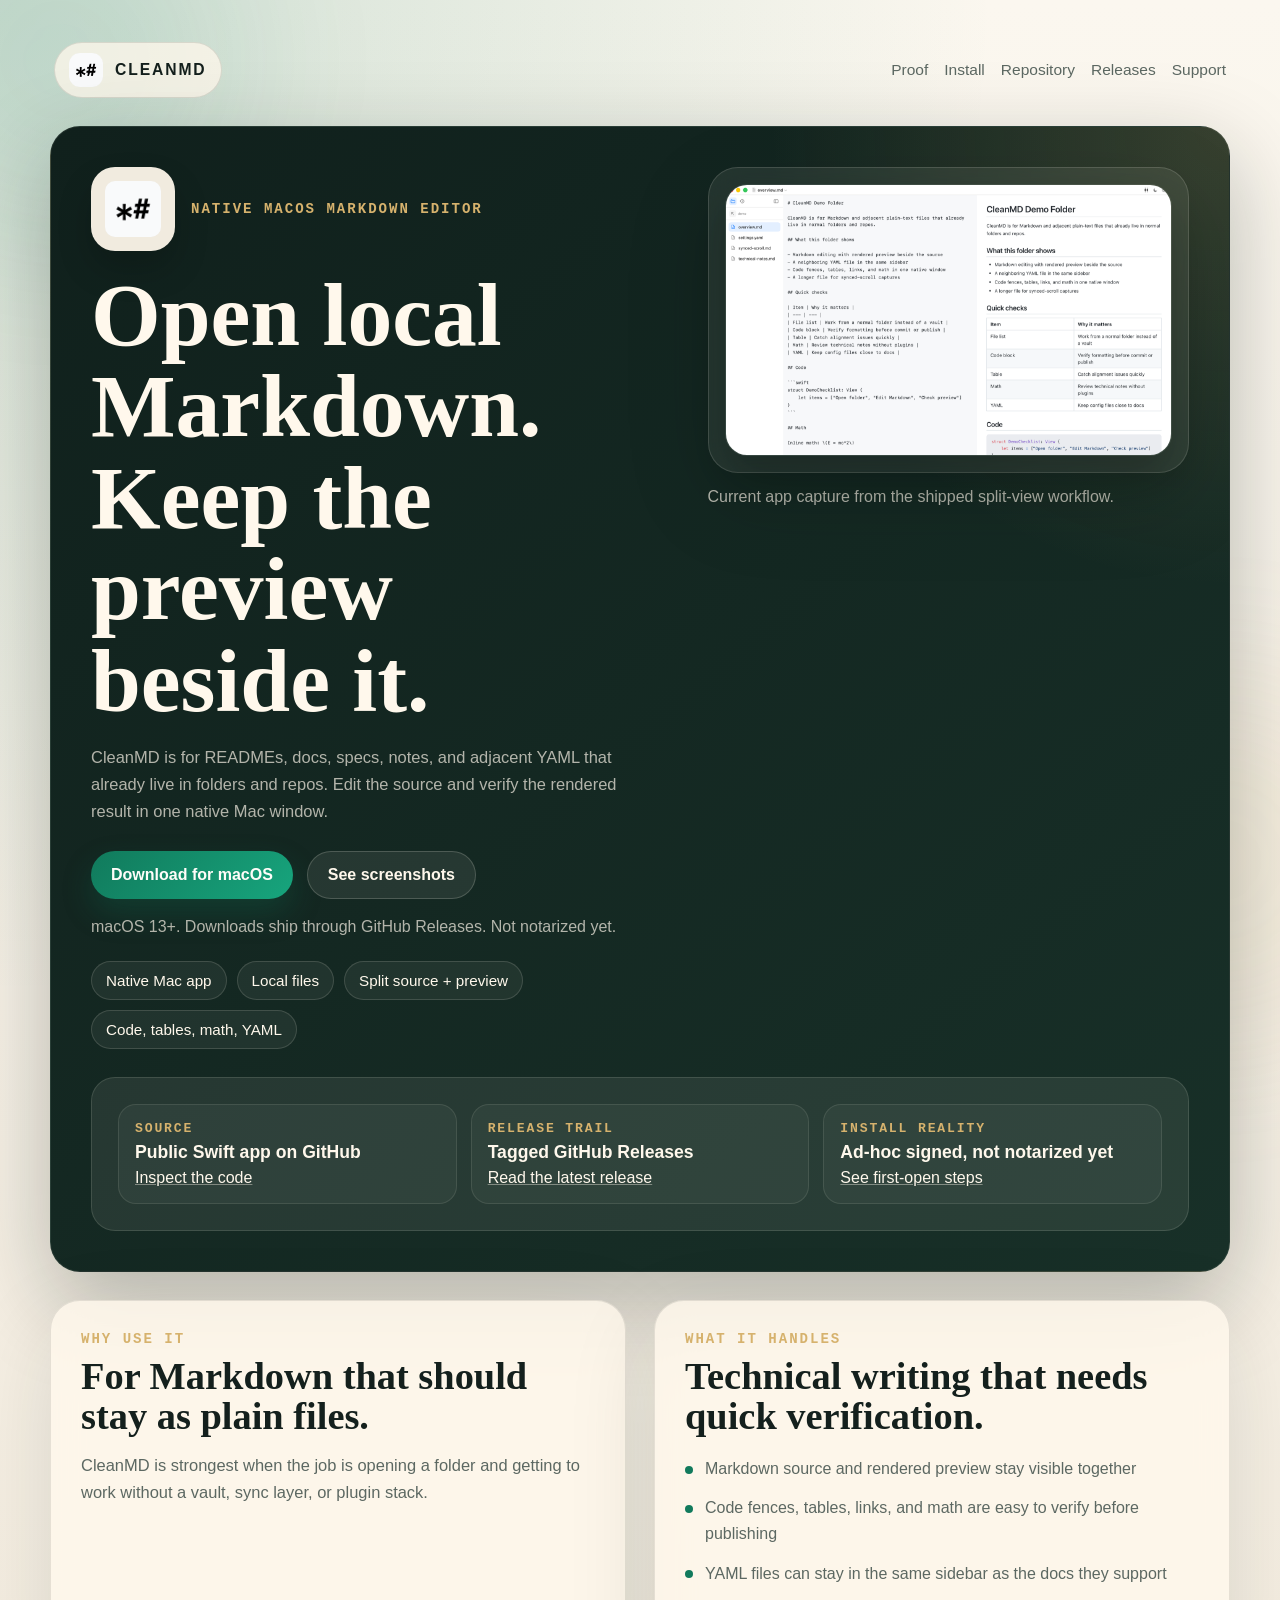
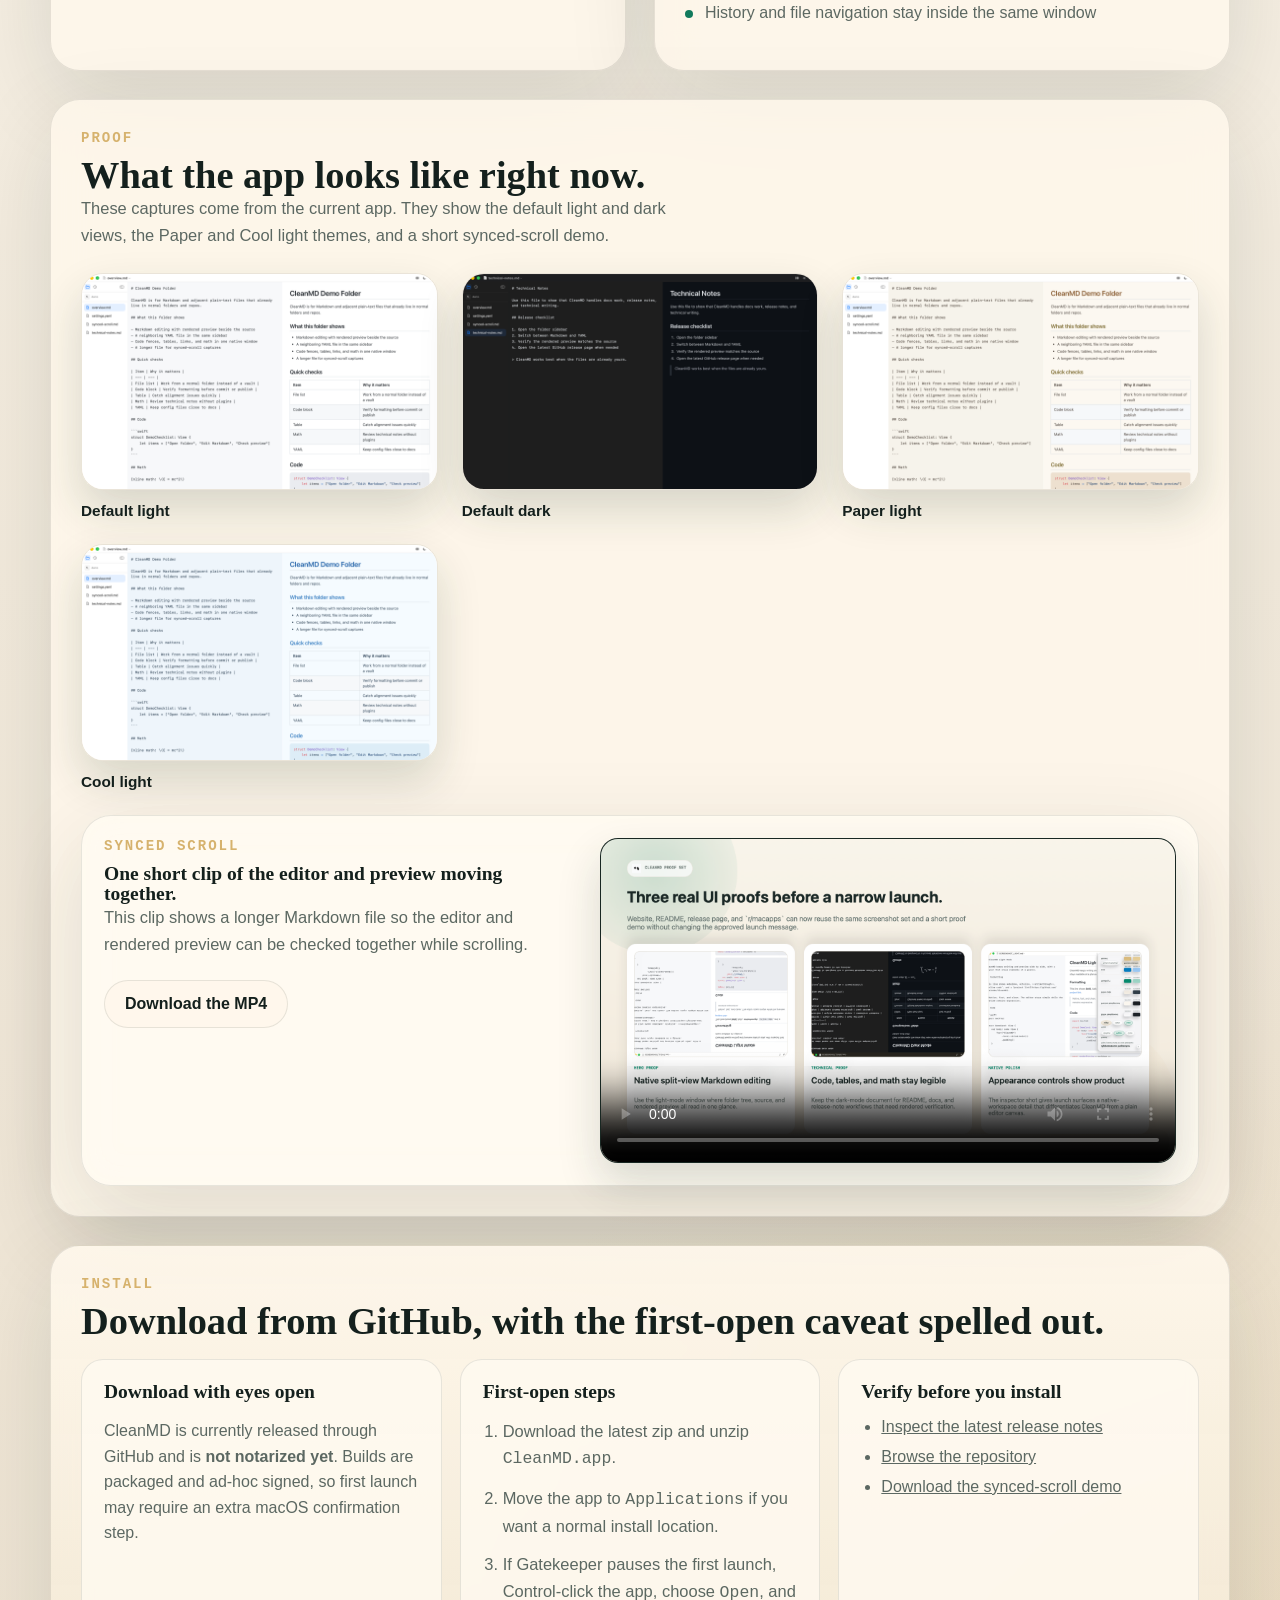
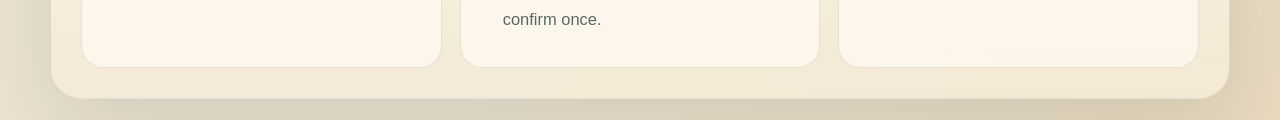
==== commit 441d6de3: "Simplify the public surface around current app proof Replace the old launch-proof asset set with cur" ====
--- a/docs/index.html
+++ b/docs/index.html
@@ -6,7 +6,7 @@
     <title>CleanMD | Native macOS Markdown editor</title>
     <meta
         name="description"
-        content="CleanMD is a native macOS Markdown editor for local files, split preview, and a stable download route to the latest release."
+        content="CleanMD is a native macOS Markdown editor for local files, side-by-side preview, and technical docs that should stay as plain files."
     >
     <link rel="icon" type="image/png" href="./assets/brand/app-icon.png">
     <link rel="apple-touch-icon" href="./assets/brand/app-icon.png">
@@ -23,9 +23,10 @@
             <span>CleanMD</span>
         </a>
         <nav class="header-links" aria-label="Primary">
+            <a href="#proof">Proof</a>
+            <a href="#install-trust">Install</a>
             <a href="https://github.com/hosioobo/CleanMD" data-track-click="repo">Repository</a>
             <a href="https://github.com/hosioobo/CleanMD/releases/latest" data-track-click="releases">Releases</a>
-            <a href="#install-trust">Install trust</a>
             <a href="https://github.com/hosioobo/CleanMD/issues/new?title=CleanMD%20feedback%20or%20install%20help" data-track-click="support">Support</a>
         </nav>
     </header>
@@ -37,30 +38,21 @@
                     <img class="hero-app-icon" src="./assets/brand/app-icon.png" alt="CleanMD app icon" width="84" height="84">
                     <p class="eyebrow">Native macOS Markdown editor</p>
                 </div>
-                <h1>Markdown that feels native on Mac.</h1>
+                <h1>Open local Markdown. Keep the preview beside it.</h1>
                 <p class="lede">
-                    Open a folder, edit Markdown, and check the rendered result side by side.
-                    CleanMD stays focused on local files instead of vault setup, cloud accounts, or plugin stacks.
+                    CleanMD is for READMEs, docs, specs, notes, and adjacent YAML that already live in folders and repos.
+                    Edit the source and verify the rendered result in one native Mac window.
                 </p>
                 <div class="hero-actions">
-                    <a
-                        id="primary-download"
-                        class="button button-primary"
-                        href="./download/?ref=hero"
-                        data-track-click="hero_download_click"
-                    >
-                        Download for macOS
-                    </a>
-                    <a class="button button-secondary" href="#proof-showcase">
-                        See the app first
-                    </a>
+                    <a id="primary-download" class="button button-primary" href="./download/?ref=hero" data-track-click="hero_download_click">Download for macOS</a>
+                    <a class="button button-secondary" href="#proof">See screenshots</a>
                 </div>
-                <p class="hero-microcopy">macOS 13+. Downloads ship through GitHub Releases. First-open steps are below.</p>
-                <ul class="hero-signals" aria-label="Trust chips">
+                <p class="hero-microcopy">macOS 13+. Downloads ship through GitHub Releases. Not notarized yet.</p>
+                <ul class="hero-signals" aria-label="Key points">
                     <li>Native Mac app</li>
                     <li>Local files</li>
-                    <li>Offline preview assets</li>
-                    <li>Code, tables, math</li>
+                    <li>Split source + preview</li>
+                    <li>Code, tables, math, YAML</li>
                 </ul>
             </div>
 
@@ -79,9 +71,7 @@
                         loading="eager"
                     >
                 </a>
-                <p class="hero-visual-note">
-                    Real UI: folder navigation, source editing, and rendered preview in one native window.
-                </p>
+                <p class="hero-visual-note">Current app capture from the shipped split-view workflow.</p>
             </div>
 
             <aside class="hero-ledger">
@@ -98,138 +88,83 @@
                 <article class="ledger-item">
                     <span>Install reality</span>
                     <strong>Ad-hoc signed, not notarized yet</strong>
-                    <a href="#install-trust">See the exact first-open steps</a>
+                    <a href="#install-trust">See first-open steps</a>
                 </article>
             </aside>
         </section>
 
-        <section class="message-grid">
+        <section id="comparison-section" class="message-grid">
             <article class="message-card panel">
                 <div class="panel-heading">
-                    <p class="eyebrow">Who it is for</p>
-                    <h2>For Markdown that already lives in folders and repos.</h2>
+                    <p class="eyebrow">Why use it</p>
+                    <h2>For Markdown that should stay as plain files.</h2>
                 </div>
                 <p class="body-copy">
-                    Use it for READMEs, specs, release notes, docs, and notes you keep as plain files.
-                    CleanMD is strongest when the job is opening a folder and getting to work.
+                    CleanMD is strongest when the job is opening a folder and getting to work without a vault, sync layer, or plugin stack.
                 </p>
             </article>
 
             <article class="message-card panel">
                 <div class="panel-heading">
-                    <p class="eyebrow">Why it wins</p>
-                    <h2>Write in source. Check the output beside it.</h2>
+                    <p class="eyebrow">What it handles</p>
+                    <h2>Technical writing that needs quick verification.</h2>
                 </div>
-                <p class="body-copy">
-                    Keep the text editor and rendered preview visible at the same time so code fences, tables, links, and math
-                    are easy to verify before you commit, ship, or share.
-                </p>
                 <ul class="proof-points">
-                    <li>File explorer and history for fast local navigation</li>
-                    <li>Syntax highlighting and KaTeX for technical docs</li>
-                    <li>Offline bundled renderer assets for predictable preview behavior</li>
-                    <li>Appearance presets when you want a cleaner reading surface</li>
+                    <li>Markdown source and rendered preview stay visible together</li>
+                    <li>Code fences, tables, links, and math are easy to verify before publishing</li>
+                    <li>YAML files can stay in the same sidebar as the docs they support</li>
+                    <li>History and file navigation stay inside the same window</li>
                 </ul>
-            </article>
-
-            <article id="proof-showcase" class="technical-proof panel">
-                <div class="panel-heading">
-                    <p class="eyebrow">Proof assets</p>
-                    <h2>Show the real app before asking for a download.</h2>
-                </div>
-                <p class="body-copy technical-proof-copy">
-                    Launch surfaces now share the same three proof screenshots and a short demo that follows the approved GTM sequence from folder open to download CTA.
-                </p>
-                <div class="proof-gallery">
-                    <a
-                        class="technical-proof-link"
-                        href="./assets/screenshots/light-mode.png"
-                        target="_blank"
-                        rel="noreferrer"
-                        data-track-click="screenshot_open"
-                    >
-                        <img
-                            src="./assets/screenshots/light-mode.png"
-                            alt="CleanMD light mode with sidebar, editor, and preview visible"
-                            loading="lazy"
-                        >
-                        <span>Light-mode hero proof</span>
-                    </a>
-                    <a
-                        class="technical-proof-link"
-                        href="./assets/screenshots/dark-mode.png"
-                        target="_blank"
-                        rel="noreferrer"
-                        data-track-click="screenshot_open"
-                    >
-                        <img
-                            src="./assets/screenshots/dark-mode.png"
-                            alt="CleanMD dark mode with editor and preview visible"
-                            loading="lazy"
-                        >
-                        <span>Technical markdown proof</span>
-                    </a>
-                    <a
-                        class="technical-proof-link"
-                        href="./assets/screenshots/appearance-panel.png"
-                        target="_blank"
-                        rel="noreferrer"
-                        data-track-click="screenshot_open"
-                    >
-                        <img
-                            src="./assets/screenshots/appearance-panel.png"
-                            alt="CleanMD appearance inspector with presets and palette controls visible"
-                            loading="lazy"
-                        >
-                        <span>Appearance inspector proof</span>
-                    </a>
-                </div>
-                <div class="demo-proof panel">
-                    <div class="demo-proof-copy">
-                        <p class="eyebrow">Short Demo</p>
-                        <h3>24 seconds from local folder to release page.</h3>
-                        <p class="body-copy">
-                            The proof demo stays narrow: open a folder, jump between Markdown files, show rendered verification, open the appearance inspector, and end on the live download path.
-                        </p>
-                        <a class="button button-secondary" href="./assets/demo/cleanmd-proof-demo.mp4">
-                            Download the demo
-                        </a>
-                    </div>
-                    <video controls preload="metadata" poster="./assets/launch/demo-poster.png">
-                        <source src="./assets/demo/cleanmd-proof-demo.mp4" type="video/mp4">
-                        <a href="./assets/demo/cleanmd-proof-demo.mp4">Download the short demo</a>
-                    </video>
-                </div>
             </article>
         </section>
 
-        <section id="comparison-section" class="comparison-section panel">
+        <section id="proof" class="technical-proof panel">
             <div class="panel-heading">
-                <p class="eyebrow">Why this instead</p>
-                <h2>Lighter than a knowledge base. More inspectable than a drafting canvas.</h2>
-                <p class="body-copy">
-                    CleanMD is for people who want a native Mac workspace for local Markdown editing and rendered review.
+                <p class="eyebrow">Proof</p>
+                <h2>What the app looks like right now.</h2>
+                <p class="body-copy technical-proof-copy">
+                    These captures come from the current app. They show the default light and dark views, the Paper and Cool light themes, and a short synced-scroll demo.
                 </p>
             </div>
-            <div class="comparison-grid">
-                <article class="comparison-card">
-                    <h3>Instead of Obsidian</h3>
-                    <p>Choose CleanMD when you want local Markdown editing and rendered review without turning the workflow into a vault and plugin system.</p>
-                </article>
-                <article class="comparison-card">
-                    <h3>Instead of iA Writer</h3>
-                    <p>Choose CleanMD when technical Markdown needs source and rendered output visible together while you work.</p>
-                </article>
-                <article class="comparison-card">
-                    <h3>Instead of Typora</h3>
-                    <p>Choose CleanMD when you want sidebar navigation, split preview, and a more inspectable native Mac workspace.</p>
-                </article>
+
+            <div class="proof-gallery">
+                <a class="technical-proof-link" href="./assets/screenshots/light-mode.png" target="_blank" rel="noreferrer" data-track-click="screenshot_open">
+                    <img src="./assets/screenshots/light-mode.png" alt="CleanMD in default light mode" loading="lazy">
+                    <span>Default light</span>
+                </a>
+                <a class="technical-proof-link" href="./assets/screenshots/dark-mode.png" target="_blank" rel="noreferrer" data-track-click="screenshot_open">
+                    <img src="./assets/screenshots/dark-mode.png" alt="CleanMD in default dark mode" loading="lazy">
+                    <span>Default dark</span>
+                </a>
+                <a class="technical-proof-link" href="./assets/screenshots/paper-theme-light.png" target="_blank" rel="noreferrer" data-track-click="screenshot_open">
+                    <img src="./assets/screenshots/paper-theme-light.png" alt="CleanMD in Paper light theme" loading="lazy">
+                    <span>Paper light</span>
+                </a>
+                <a class="technical-proof-link" href="./assets/screenshots/cool-theme-light.png" target="_blank" rel="noreferrer" data-track-click="screenshot_open">
+                    <img src="./assets/screenshots/cool-theme-light.png" alt="CleanMD in Cool light theme" loading="lazy">
+                    <span>Cool light</span>
+                </a>
+            </div>
+
+            <div class="demo-proof panel">
+                <div class="demo-proof-copy">
+                    <p class="eyebrow">Synced scroll</p>
+                    <h3>One short clip of the editor and preview moving together.</h3>
+                    <p class="body-copy">
+                        This clip shows a longer Markdown file so the editor and rendered preview can be checked together while scrolling.
+                    </p>
+                    <a class="button button-secondary" href="./assets/demo/cleanmd-synced-scroll.mp4">Download the MP4</a>
+                </div>
+                <video controls preload="metadata" poster="./assets/launch/demo-poster.png">
+                    <source src="./assets/demo/cleanmd-synced-scroll.mp4" type="video/mp4">
+                    <a href="./assets/demo/cleanmd-synced-scroll.mp4">Download the synced-scroll demo</a>
+                </video>
             </div>
         </section>
 
         <section id="install-trust" class="trust-section panel">
             <div class="panel-heading">
-                <p class="eyebrow">Install trust</p>
+                <p class="eyebrow">Install</p>
                 <h2>Download from GitHub, with the first-open caveat spelled out.</h2>
             </div>
             <div class="trust-grid">
@@ -243,9 +178,9 @@
                 <article class="trust-block">
                     <h3>First-open steps</h3>
                     <ol class="steps">
-                        <li>Download the latest zip and unzip `CleanMD.app`.</li>
-                        <li>Move the app to `Applications` if you want a normal install location.</li>
-                        <li>If Gatekeeper pauses the first launch, Control-click the app, choose `Open`, and confirm once.</li>
+                        <li>Download the latest zip and unzip <code>CleanMD.app</code>.</li>
+                        <li>Move the app to <code>Applications</code> if you want a normal install location.</li>
+                        <li>If Gatekeeper pauses the first launch, Control-click the app, choose <code>Open</code>, and confirm once.</li>
                     </ol>
                 </article>
                 <article class="trust-block">
@@ -253,32 +188,11 @@
                     <ul class="trust-links">
                         <li><a href="https://github.com/hosioobo/CleanMD/releases/latest" data-track-click="release_outbound_click">Inspect the latest release notes</a></li>
                         <li><a href="https://github.com/hosioobo/CleanMD" data-track-click="repo_inspect">Browse the repository</a></li>
-                        <li><a href="https://github.com/hosioobo/CleanMD/issues/new?title=CleanMD%20feedback%20or%20install%20help" data-track-click="feedback_issue">Ask for install help or product feedback</a></li>
+                        <li><a href="./assets/demo/cleanmd-synced-scroll.mp4">Download the synced-scroll demo</a></li>
                     </ul>
                 </article>
             </div>
         </section>
-
-        <section class="final-cta panel">
-            <div class="support-copy-wrap">
-                <h2>See the app. Read the release. Install if it fits.</h2>
-                <p class="support-copy">
-                    Look at the screenshots and short demo, check the release notes, and use the download route when you are ready.
-                </p>
-            </div>
-            <div class="hero-actions">
-                <a class="button button-primary" href="./download/?ref=final" data-track-click="final_download_click">
-                    Download CleanMD
-                </a>
-                <a class="button button-secondary" href="https://github.com/hosioobo/CleanMD/releases/latest" data-track-click="release_outbound_click">
-                    Read latest release
-                </a>
-            </div>
-        </section>
     </main>
-
-    <footer class="site-footer">
-        <p>CleanMD ships through GitHub Releases, with a stable download route and a public repo you can inspect before installing.</p>
-    </footer>
 </body>
 </html>
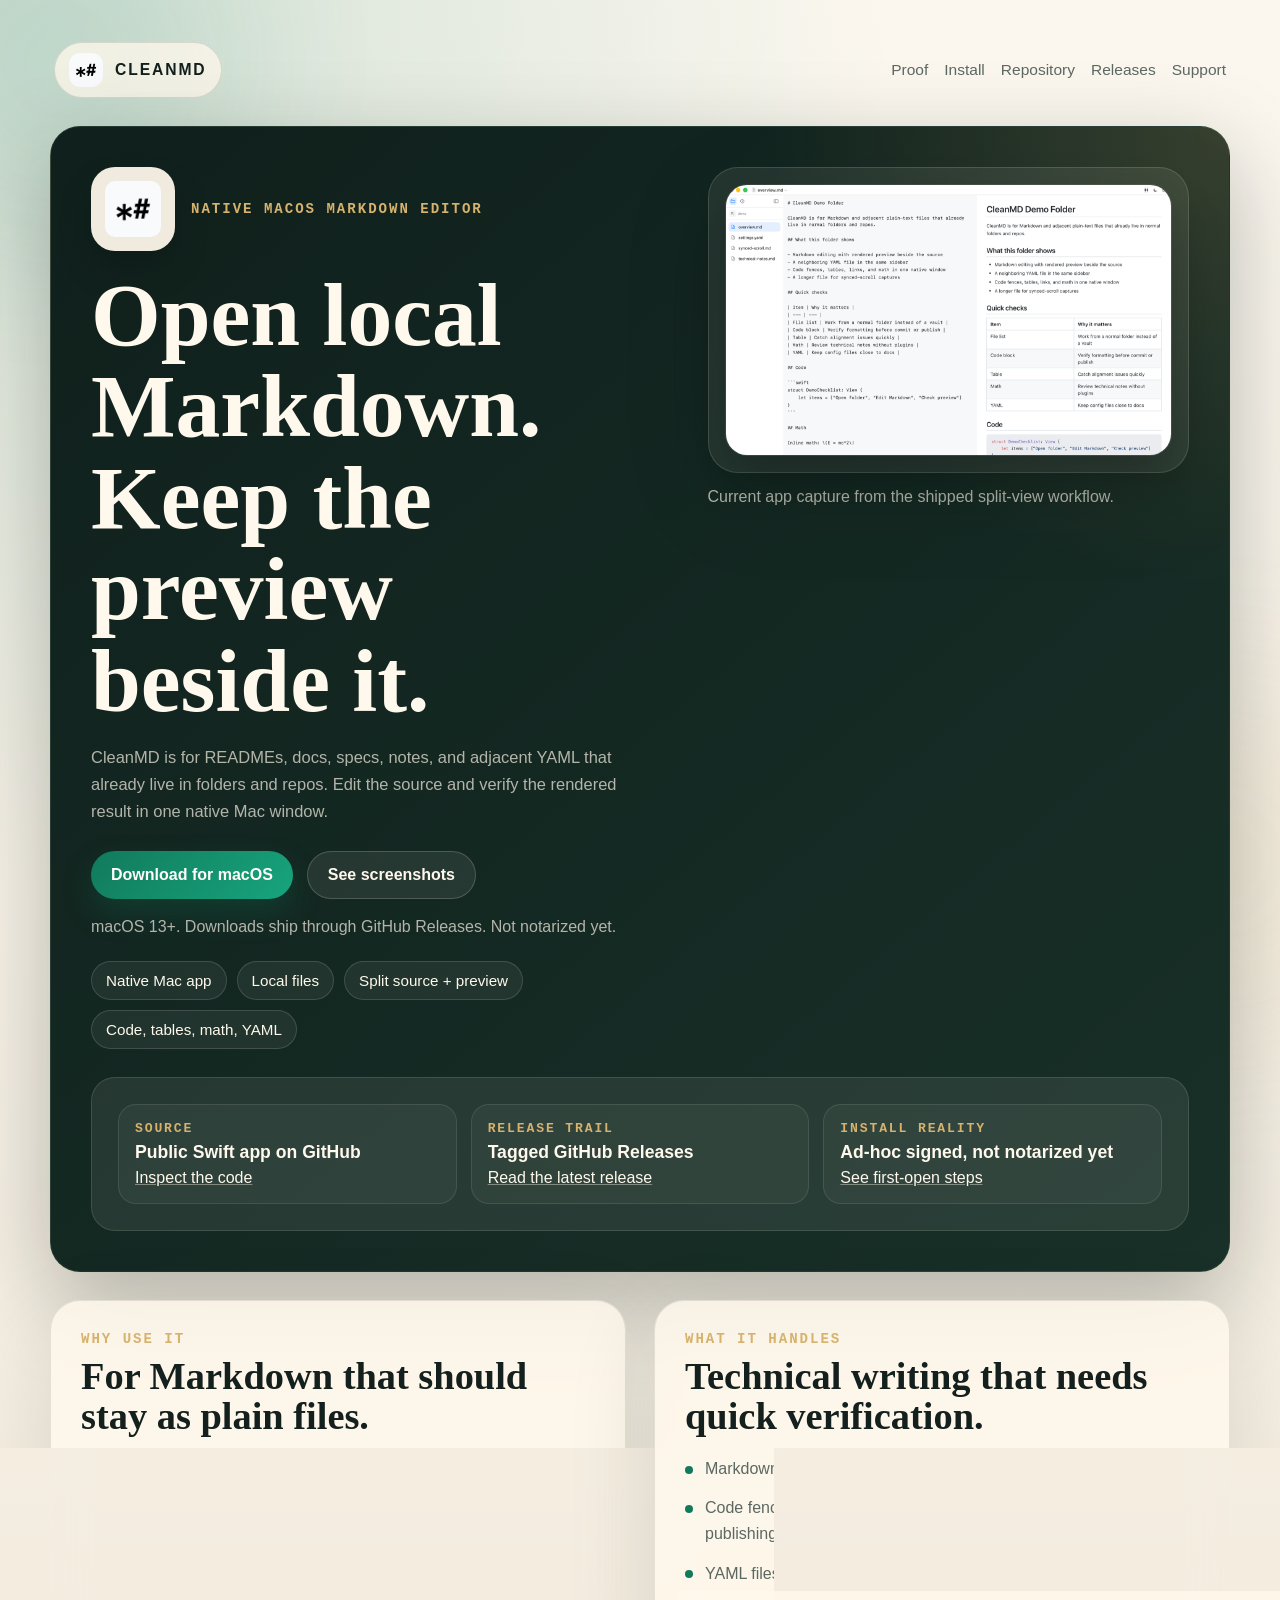
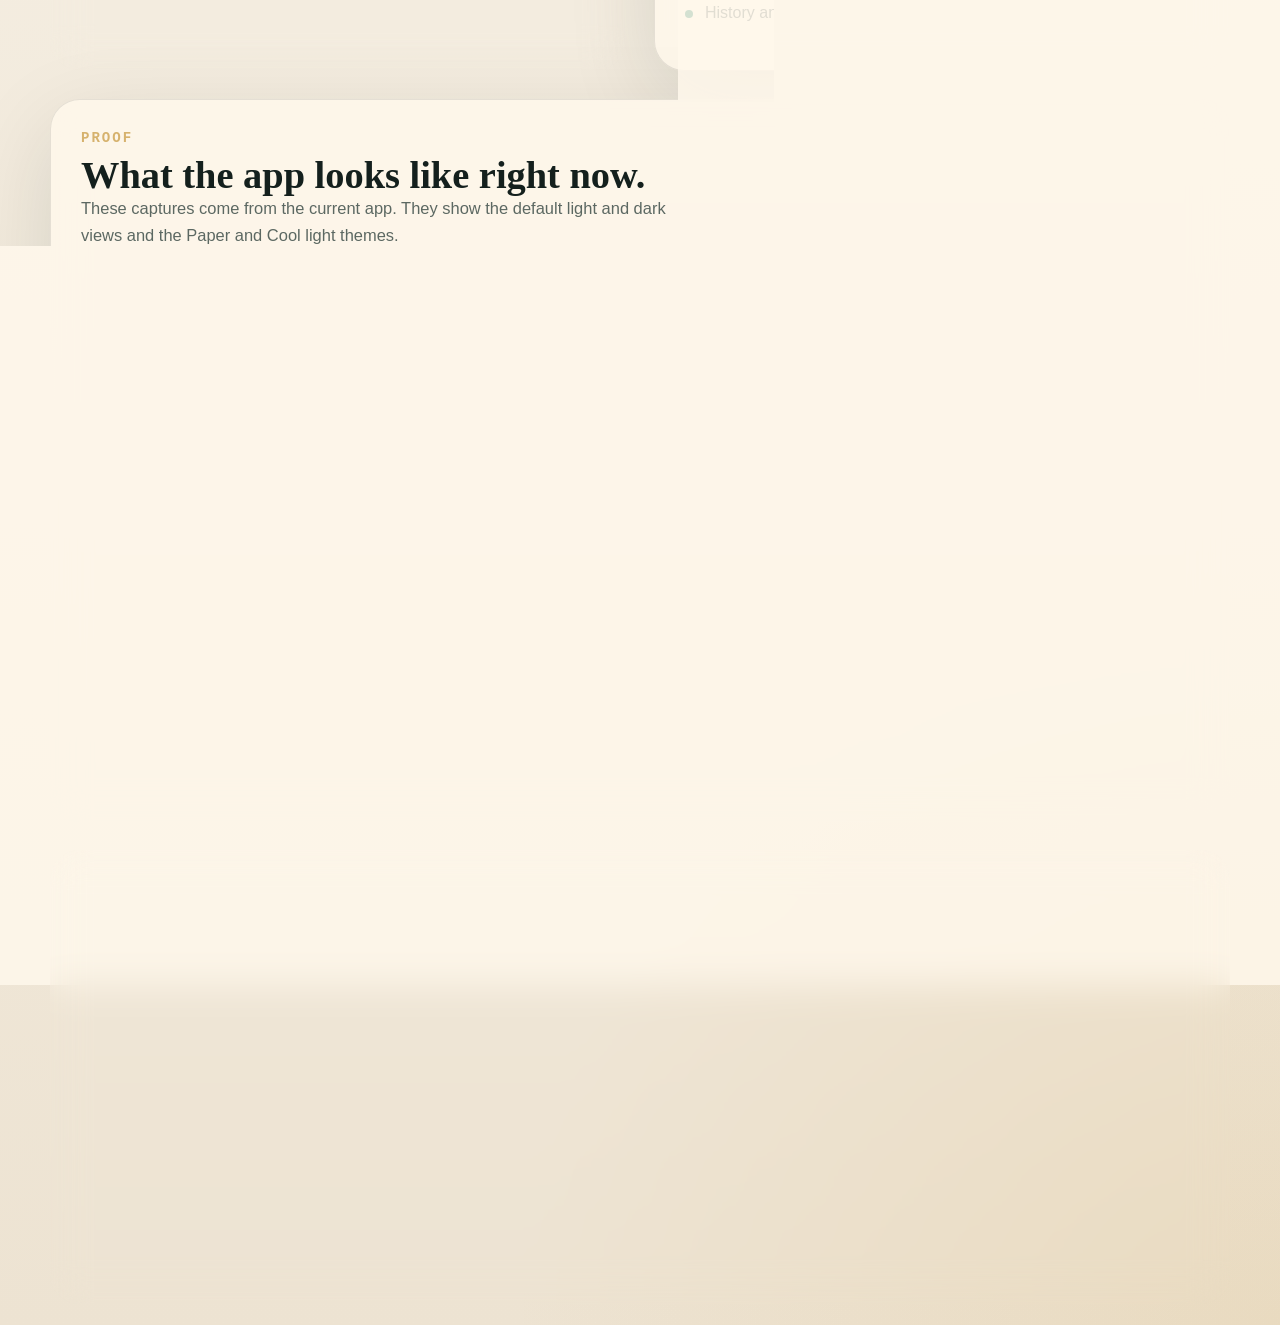
==== commit 692eb714: "Remove scroll-sync media from the public surface The captured scroll-sync clip did not reliably demo" ====
--- a/docs/index.html
+++ b/docs/index.html
@@ -123,7 +123,7 @@
                 <p class="eyebrow">Proof</p>
                 <h2>What the app looks like right now.</h2>
                 <p class="body-copy technical-proof-copy">
-                    These captures come from the current app. They show the default light and dark views, the Paper and Cool light themes, and a short synced-scroll demo.
+                    These captures come from the current app. They show the default light and dark views and the Paper and Cool light themes.
                 </p>
             </div>
 
@@ -146,20 +146,6 @@
                 </a>
             </div>
 
-            <div class="demo-proof panel">
-                <div class="demo-proof-copy">
-                    <p class="eyebrow">Synced scroll</p>
-                    <h3>One short clip of the editor and preview moving together.</h3>
-                    <p class="body-copy">
-                        This clip shows a longer Markdown file so the editor and rendered preview can be checked together while scrolling.
-                    </p>
-                    <a class="button button-secondary" href="./assets/demo/cleanmd-synced-scroll.mp4">Download the MP4</a>
-                </div>
-                <video controls preload="metadata" poster="./assets/launch/demo-poster.png">
-                    <source src="./assets/demo/cleanmd-synced-scroll.mp4" type="video/mp4">
-                    <a href="./assets/demo/cleanmd-synced-scroll.mp4">Download the synced-scroll demo</a>
-                </video>
-            </div>
         </section>
 
         <section id="install-trust" class="trust-section panel">
@@ -188,7 +174,6 @@
                     <ul class="trust-links">
                         <li><a href="https://github.com/hosioobo/CleanMD/releases/latest" data-track-click="release_outbound_click">Inspect the latest release notes</a></li>
                         <li><a href="https://github.com/hosioobo/CleanMD" data-track-click="repo_inspect">Browse the repository</a></li>
-                        <li><a href="./assets/demo/cleanmd-synced-scroll.mp4">Download the synced-scroll demo</a></li>
                     </ul>
                 </article>
             </div>
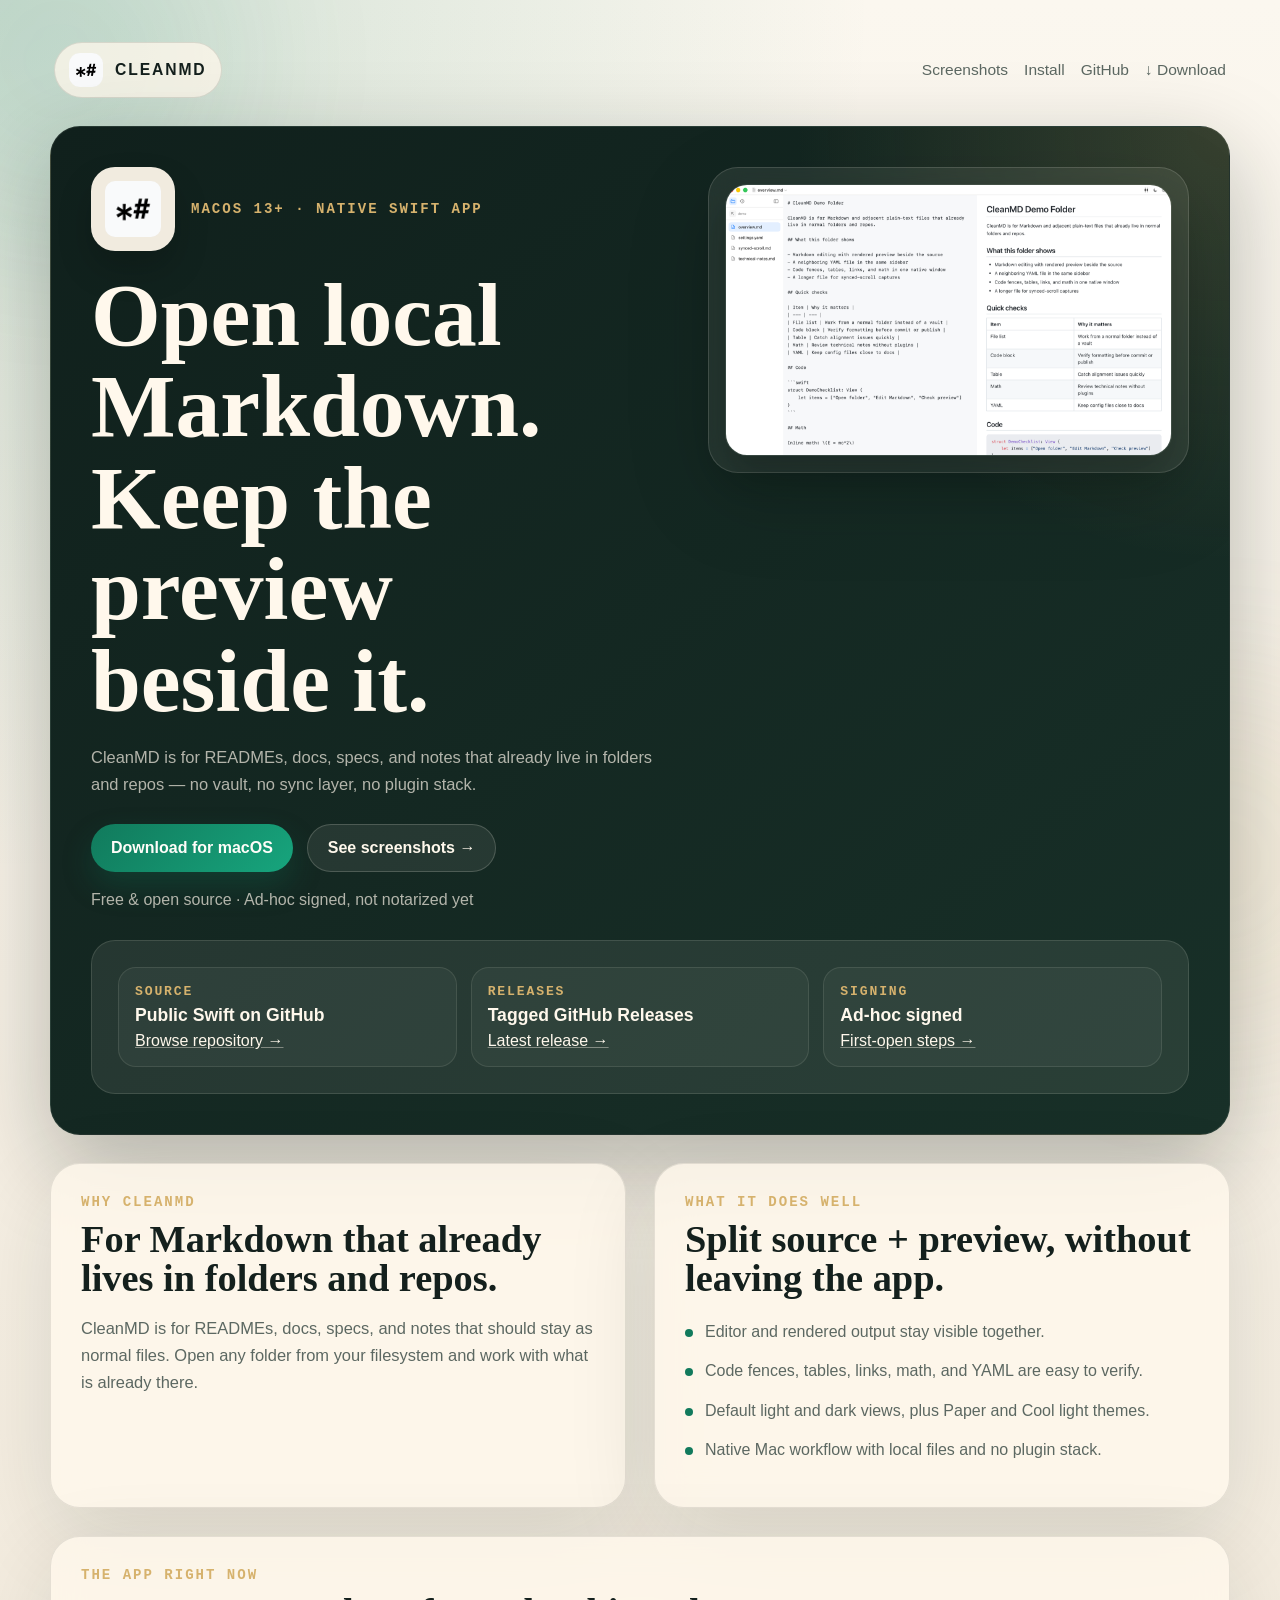
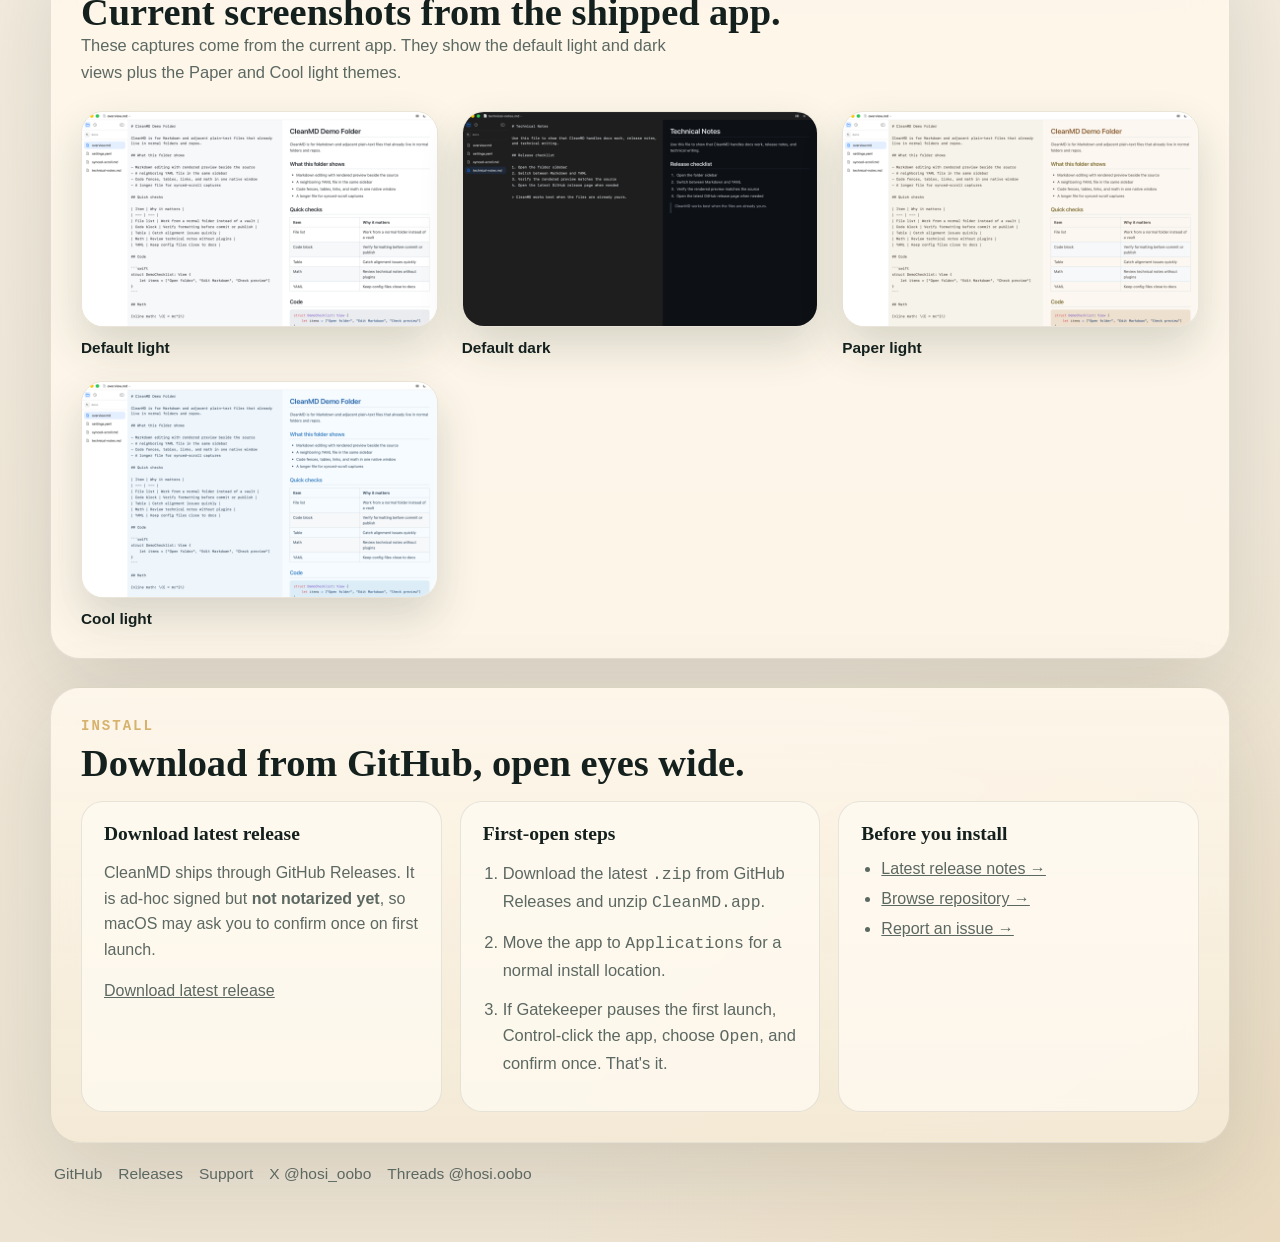
==== commit 525bf3b1: "Match the landing page to the approved CleanMD public shape The current GitHub Pages homepage needed" ====
--- a/docs/index.html
+++ b/docs/index.html
@@ -6,7 +6,7 @@
     <title>CleanMD | Native macOS Markdown editor</title>
     <meta
         name="description"
-        content="CleanMD is a native macOS Markdown editor for local files, side-by-side preview, and technical docs that should stay as plain files."
+        content="CleanMD is a native macOS Markdown editor for local files, split preview, and technical docs that should stay as plain files."
     >
     <link rel="icon" type="image/png" href="./assets/brand/app-icon.png">
     <link rel="apple-touch-icon" href="./assets/brand/app-icon.png">
@@ -23,11 +23,10 @@
             <span>CleanMD</span>
         </a>
         <nav class="header-links" aria-label="Primary">
-            <a href="#proof">Proof</a>
+            <a href="#proof">Screenshots</a>
             <a href="#install-trust">Install</a>
-            <a href="https://github.com/hosioobo/CleanMD" data-track-click="repo">Repository</a>
-            <a href="https://github.com/hosioobo/CleanMD/releases/latest" data-track-click="releases">Releases</a>
-            <a href="https://github.com/hosioobo/CleanMD/issues/new?title=CleanMD%20feedback%20or%20install%20help" data-track-click="support">Support</a>
+            <a href="https://github.com/hosioobo/CleanMD" data-track-click="repo">GitHub</a>
+            <a href="./download/?ref=header" data-track-click="release_outbound_click">↓ Download</a>
         </nav>
     </header>
 
@@ -36,24 +35,18 @@
             <div class="hero-copy">
                 <div class="hero-brandline">
                     <img class="hero-app-icon" src="./assets/brand/app-icon.png" alt="CleanMD app icon" width="84" height="84">
-                    <p class="eyebrow">Native macOS Markdown editor</p>
+                    <p class="eyebrow">macOS 13+ · Native Swift app</p>
                 </div>
                 <h1>Open local Markdown. Keep the preview beside it.</h1>
                 <p class="lede">
-                    CleanMD is for READMEs, docs, specs, notes, and adjacent YAML that already live in folders and repos.
-                    Edit the source and verify the rendered result in one native Mac window.
+                    CleanMD is for READMEs, docs, specs, and notes that already live in folders and repos — no vault, no sync layer,
+                    no plugin stack.
                 </p>
                 <div class="hero-actions">
                     <a id="primary-download" class="button button-primary" href="./download/?ref=hero" data-track-click="hero_download_click">Download for macOS</a>
-                    <a class="button button-secondary" href="#proof">See screenshots</a>
+                    <a class="button button-secondary" href="#proof">See screenshots →</a>
                 </div>
-                <p class="hero-microcopy">macOS 13+. Downloads ship through GitHub Releases. Not notarized yet.</p>
-                <ul class="hero-signals" aria-label="Key points">
-                    <li>Native Mac app</li>
-                    <li>Local files</li>
-                    <li>Split source + preview</li>
-                    <li>Code, tables, math, YAML</li>
-                </ul>
+                <p class="hero-microcopy">Free &amp; open source · Ad-hoc signed, not notarized yet</p>
             </div>
 
             <div class="hero-visual-wrap">
@@ -67,28 +60,27 @@
                 >
                     <img
                         src="./assets/screenshots/light-mode.png"
-                        alt="CleanMD light mode with file explorer, editor, and preview visible"
+                        alt="CleanMD showing overview.md in split view"
                         loading="eager"
                     >
                 </a>
-                <p class="hero-visual-note">Current app capture from the shipped split-view workflow.</p>
             </div>
 
             <aside class="hero-ledger">
                 <article class="ledger-item">
                     <span>Source</span>
-                    <strong>Public Swift app on GitHub</strong>
-                    <a href="https://github.com/hosioobo/CleanMD" data-track-click="repo_inspect">Inspect the code</a>
+                    <strong>Public Swift on GitHub</strong>
+                    <a href="https://github.com/hosioobo/CleanMD" data-track-click="repo_inspect">Browse repository →</a>
                 </article>
                 <article class="ledger-item">
-                    <span>Release trail</span>
+                    <span>Releases</span>
                     <strong>Tagged GitHub Releases</strong>
-                    <a href="https://github.com/hosioobo/CleanMD/releases/latest" data-track-click="release_outbound_click">Read the latest release</a>
+                    <a href="https://github.com/hosioobo/CleanMD/releases/latest" data-track-click="release_outbound_click">Latest release →</a>
                 </article>
                 <article class="ledger-item">
-                    <span>Install reality</span>
-                    <strong>Ad-hoc signed, not notarized yet</strong>
-                    <a href="#install-trust">See first-open steps</a>
+                    <span>Signing</span>
+                    <strong>Ad-hoc signed</strong>
+                    <a href="#install-trust">First-open steps →</a>
                 </article>
             </aside>
         </section>
@@ -96,34 +88,35 @@
         <section id="comparison-section" class="message-grid">
             <article class="message-card panel">
                 <div class="panel-heading">
-                    <p class="eyebrow">Why use it</p>
-                    <h2>For Markdown that should stay as plain files.</h2>
+                    <p class="eyebrow">Why CleanMD</p>
+                    <h2>For Markdown that already lives in folders and repos.</h2>
                 </div>
                 <p class="body-copy">
-                    CleanMD is strongest when the job is opening a folder and getting to work without a vault, sync layer, or plugin stack.
+                    CleanMD is for READMEs, docs, specs, and notes that should stay as normal files. Open any folder from your filesystem
+                    and work with what is already there.
                 </p>
             </article>
 
             <article class="message-card panel">
                 <div class="panel-heading">
-                    <p class="eyebrow">What it handles</p>
-                    <h2>Technical writing that needs quick verification.</h2>
+                    <p class="eyebrow">What it does well</p>
+                    <h2>Split source + preview, without leaving the app.</h2>
                 </div>
                 <ul class="proof-points">
-                    <li>Markdown source and rendered preview stay visible together</li>
-                    <li>Code fences, tables, links, and math are easy to verify before publishing</li>
-                    <li>YAML files can stay in the same sidebar as the docs they support</li>
-                    <li>History and file navigation stay inside the same window</li>
+                    <li>Editor and rendered output stay visible together.</li>
+                    <li>Code fences, tables, links, math, and YAML are easy to verify.</li>
+                    <li>Default light and dark views, plus Paper and Cool light themes.</li>
+                    <li>Native Mac workflow with local files and no plugin stack.</li>
                 </ul>
             </article>
         </section>
 
         <section id="proof" class="technical-proof panel">
             <div class="panel-heading">
-                <p class="eyebrow">Proof</p>
-                <h2>What the app looks like right now.</h2>
+                <p class="eyebrow">The app right now</p>
+                <h2>Current screenshots from the shipped app.</h2>
                 <p class="body-copy technical-proof-copy">
-                    These captures come from the current app. They show the default light and dark views and the Paper and Cool light themes.
+                    These captures come from the current app. They show the default light and dark views plus the Paper and Cool light themes.
                 </p>
             </div>
 
@@ -145,39 +138,52 @@
                     <span>Cool light</span>
                 </a>
             </div>
-
         </section>
 
         <section id="install-trust" class="trust-section panel">
             <div class="panel-heading">
                 <p class="eyebrow">Install</p>
-                <h2>Download from GitHub, with the first-open caveat spelled out.</h2>
+                <h2>Download from GitHub, open eyes wide.</h2>
             </div>
             <div class="trust-grid">
                 <article class="trust-block">
-                    <h3>Download with eyes open</h3>
+                    <h3>Download latest release</h3>
                     <p>
-                        CleanMD is currently released through GitHub and is <strong>not notarized yet</strong>. Builds are packaged and ad-hoc signed,
-                        so first launch may require an extra macOS confirmation step.
+                        CleanMD ships through GitHub Releases. It is ad-hoc signed but <strong>not notarized yet</strong>, so macOS may ask you
+                        to confirm once on first launch.
+                    </p>
+                    <p>
+                        <a href="./download/?ref=install" data-track-click="release_outbound_click">Download latest release</a>
                     </p>
                 </article>
                 <article class="trust-block">
                     <h3>First-open steps</h3>
                     <ol class="steps">
-                        <li>Download the latest zip and unzip <code>CleanMD.app</code>.</li>
-                        <li>Move the app to <code>Applications</code> if you want a normal install location.</li>
-                        <li>If Gatekeeper pauses the first launch, Control-click the app, choose <code>Open</code>, and confirm once.</li>
+                        <li>Download the latest <code>.zip</code> from GitHub Releases and unzip <code>CleanMD.app</code>.</li>
+                        <li>Move the app to <code>Applications</code> for a normal install location.</li>
+                        <li>If Gatekeeper pauses the first launch, Control-click the app, choose <code>Open</code>, and confirm once. That's it.</li>
                     </ol>
                 </article>
                 <article class="trust-block">
-                    <h3>Verify before you install</h3>
+                    <h3>Before you install</h3>
                     <ul class="trust-links">
-                        <li><a href="https://github.com/hosioobo/CleanMD/releases/latest" data-track-click="release_outbound_click">Inspect the latest release notes</a></li>
-                        <li><a href="https://github.com/hosioobo/CleanMD" data-track-click="repo_inspect">Browse the repository</a></li>
+                        <li><a href="https://github.com/hosioobo/CleanMD/releases/latest" data-track-click="release_outbound_click">Latest release notes →</a></li>
+                        <li><a href="https://github.com/hosioobo/CleanMD" data-track-click="repo_inspect">Browse repository →</a></li>
+                        <li><a href="https://github.com/hosioobo/CleanMD/issues/new?title=CleanMD%20feedback%20or%20install%20help" data-track-click="support">Report an issue →</a></li>
                     </ul>
                 </article>
             </div>
         </section>
     </main>
+
+    <footer class="site-footer">
+        <nav class="header-links" aria-label="Footer">
+            <a href="https://github.com/hosioobo/CleanMD">GitHub</a>
+            <a href="https://github.com/hosioobo/CleanMD/releases/latest">Releases</a>
+            <a href="https://github.com/hosioobo/CleanMD/issues/new?title=CleanMD%20feedback%20or%20install%20help">Support</a>
+            <a href="https://x.com/hosi_oobo">X @hosi_oobo</a>
+            <a href="https://www.threads.net/@hosi.oobo">Threads @hosi.oobo</a>
+        </nav>
+    </footer>
 </body>
 </html>
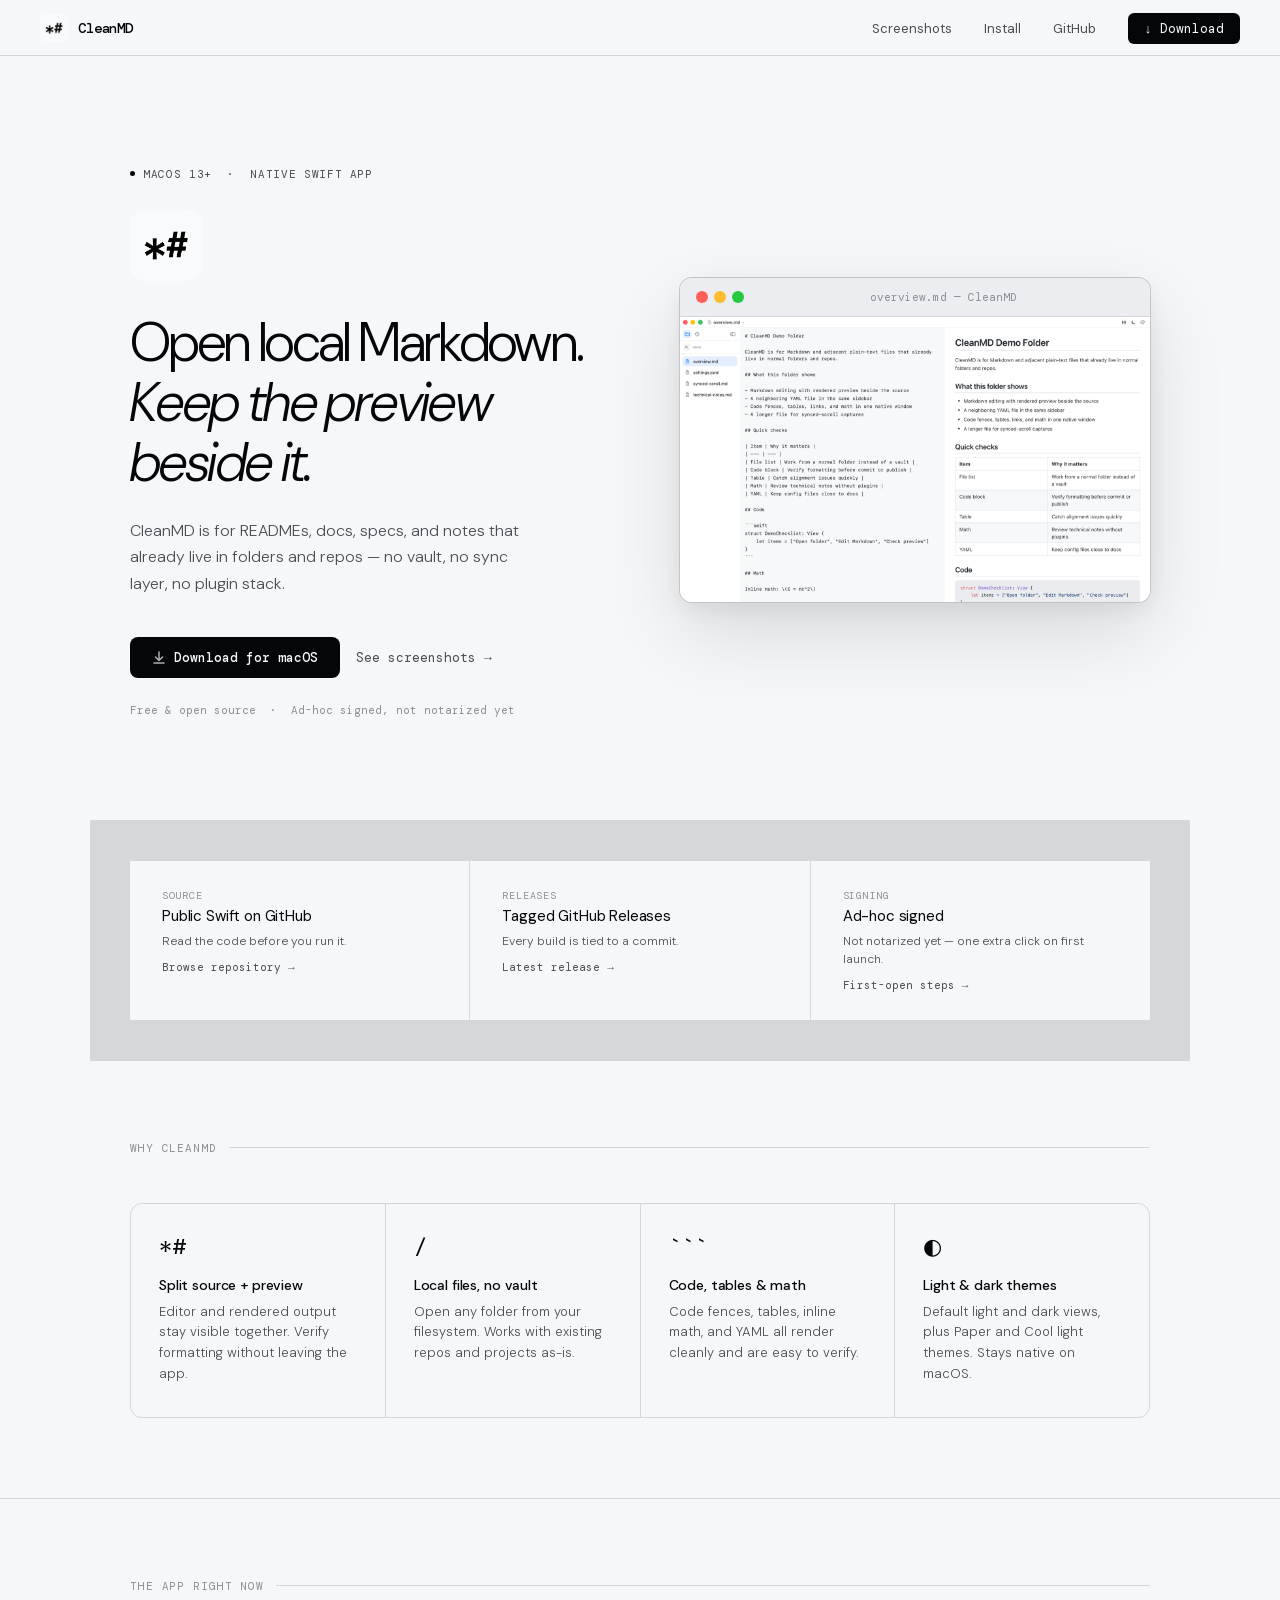
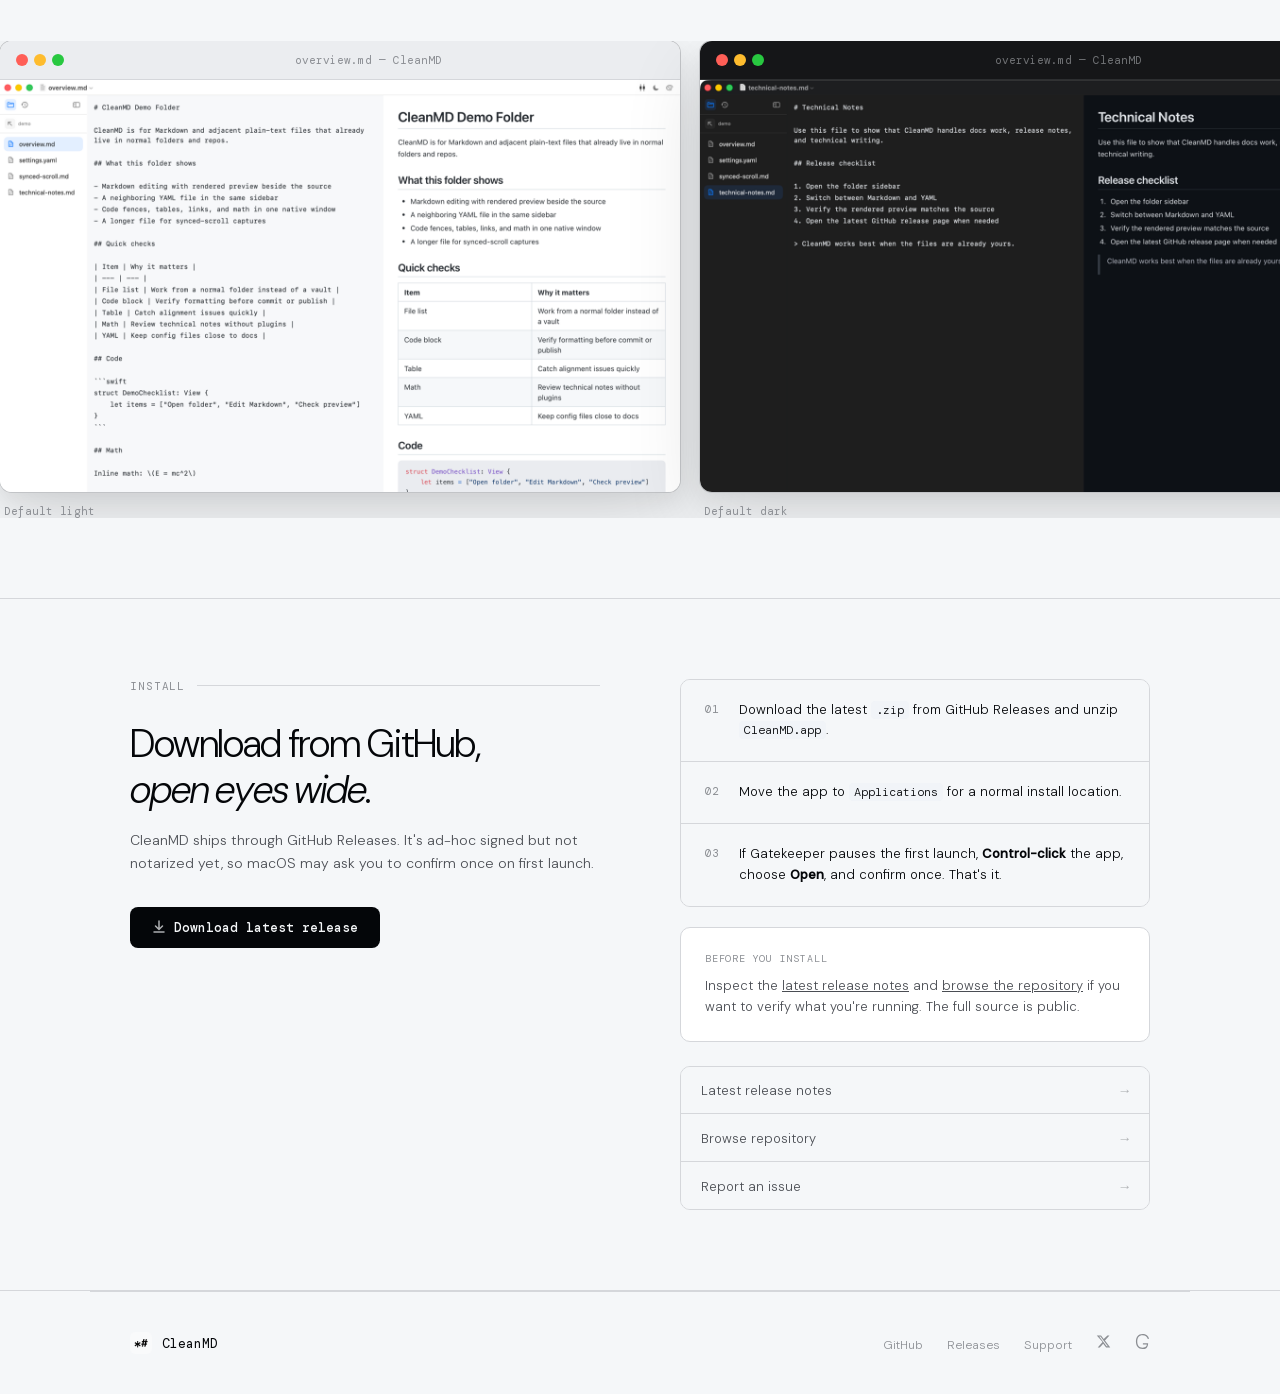
==== commit 26f170f7: "Use the approved bundled landing page verbatim for CleanMD The user-provided desktop HTML was the in" ====
--- a/docs/index.html
+++ b/docs/index.html
@@ -1,189 +1,179 @@
 <!DOCTYPE html>
-<html lang="en">
+<html>
 <head>
-    <meta charset="utf-8">
-    <meta name="viewport" content="width=device-width, initial-scale=1">
-    <title>CleanMD | Native macOS Markdown editor</title>
-    <meta
-        name="description"
-        content="CleanMD is a native macOS Markdown editor for local files, split preview, and technical docs that should stay as plain files."
-    >
-    <link rel="icon" type="image/png" href="./assets/brand/app-icon.png">
-    <link rel="apple-touch-icon" href="./assets/brand/app-icon.png">
-    <link rel="stylesheet" href="./styles.css">
-    <script defer src="./site.js"></script>
+  <meta charset="utf-8">
+  <title>CleanMD — Native macOS Markdown Editor</title>
+  <style>
+    * { margin: 0; padding: 0; box-sizing: border-box; }
+    body { background: #f8f8f9; display: flex; align-items: center; justify-content: center; min-height: 100vh; font-family: -apple-system, BlinkMacSystemFont, sans-serif; }
+    #__bundler_loading { position: fixed; bottom: 20px; right: 20px; font: 13px/1.4 -apple-system, BlinkMacSystemFont, sans-serif; color: #666; background: #fff; padding: 8px 14px; border-radius: 8px; box-shadow: 0 1px 4px rgba(0,0,0,0.12); z-index: 10000; }
+    #__bundler_thumbnail { position: fixed; inset: 0; width: 100%; height: 100%; display: flex; align-items: center; justify-content: center; background: #f8f8f9; z-index: 9999; }
+    #__bundler_thumbnail svg { width: 100%; height: 100%; object-fit: contain; }
+    #__bundler_placeholder { color: #999; font-size: 14px; }
+  </style>
+  <noscript>
+    <style>#__bundler_loading { display: none; }</style>
+    <div style="position:fixed;bottom:12px;left:12px;font:13px/1.4 -apple-system,BlinkMacSystemFont,sans-serif;color:#999;background:rgba(255,255,255,0.9);padding:6px 12px;border-radius:6px;box-shadow:0 1px 4px rgba(0,0,0,0.08);z-index:10000;">
+      This page requires JavaScript to display.
+    </div>
+  </noscript>
 </head>
-<body class="site-shell" data-site-page="home" data-site-event="page_view" data-countapi-namespace="cleanmd-site">
-    <div class="page-glow page-glow-a" aria-hidden="true"></div>
-    <div class="page-glow page-glow-b" aria-hidden="true"></div>
+<body>
+  <div id="__bundler_thumbnail">
+  <svg viewBox="0 0 120 120" xmlns="http://www.w3.org/2000/svg">
+    <rect width="120" height="120" fill="#f8f8f9"></rect>
+    <text x="18" y="78" font-family="monospace" font-size="52" font-weight="700" fill="#111">*#</text>
+  </svg>
+</div>
+  <div id="__bundler_loading">Unpacking...</div>
 
-    <header class="site-header">
-        <a class="brand" href="./">
-            <img class="brand-mark" src="./assets/brand/app-icon.png" alt="" width="34" height="34">
-            <span>CleanMD</span>
-        </a>
-        <nav class="header-links" aria-label="Primary">
-            <a href="#proof">Screenshots</a>
-            <a href="#install-trust">Install</a>
-            <a href="https://github.com/hosioobo/CleanMD" data-track-click="repo">GitHub</a>
-            <a href="./download/?ref=header" data-track-click="release_outbound_click">↓ Download</a>
-        </nav>
-    </header>
+  <script>
+    
+document.addEventListener('DOMContentLoaded', async function() {
+  const loading = document.getElementById('__bundler_loading');
+  function setStatus(msg) { if (loading) loading.textContent = msg; }
 
-    <main class="site-main">
-        <section class="hero">
-            <div class="hero-copy">
-                <div class="hero-brandline">
-                    <img class="hero-app-icon" src="./assets/brand/app-icon.png" alt="CleanMD app icon" width="84" height="84">
-                    <p class="eyebrow">macOS 13+ · Native Swift app</p>
-                </div>
-                <h1>Open local Markdown. Keep the preview beside it.</h1>
-                <p class="lede">
-                    CleanMD is for READMEs, docs, specs, and notes that already live in folders and repos — no vault, no sync layer,
-                    no plugin stack.
-                </p>
-                <div class="hero-actions">
-                    <a id="primary-download" class="button button-primary" href="./download/?ref=hero" data-track-click="hero_download_click">Download for macOS</a>
-                    <a class="button button-secondary" href="#proof">See screenshots →</a>
-                </div>
-                <p class="hero-microcopy">Free &amp; open source · Ad-hoc signed, not notarized yet</p>
-            </div>
+  // Error sink persists across replaceWith since it's on window, not the DOM.
+  window.addEventListener('error', function(e) {
+    var p = document.body || document.documentElement;
+    var d = document.getElementById('__bundler_err') || p.appendChild(document.createElement('div'));
+    d.id = '__bundler_err';
+    d.style.cssText = 'position:fixed;bottom:12px;left:12px;right:12px;font:12px/1.4 ui-monospace,monospace;background:#2a1215;color:#ff8a80;padding:10px 14px;border-radius:8px;border:1px solid #5c2b2e;z-index:99999;white-space:pre-wrap;max-height:40vh;overflow:auto';
+    d.textContent = (d.textContent ? d.textContent + String.fromCharCode(10) : '') +
+      '[bundle] ' + (e.message || e.type) +
+      (e.filename ? ' (' + e.filename.slice(0, 60) + ':' + e.lineno + ')' : '');
+  }, true);
 
-            <div class="hero-visual-wrap">
-                <a
-                    id="hero-proof"
-                    class="hero-proof panel"
-                    href="./assets/screenshots/light-mode.png"
-                    target="_blank"
-                    rel="noreferrer"
-                    data-track-click="screenshot_open"
-                >
-                    <img
-                        src="./assets/screenshots/light-mode.png"
-                        alt="CleanMD showing overview.md in split view"
-                        loading="eager"
-                    >
-                </a>
-            </div>
+  try {
+    const manifestEl = document.querySelector('script[type="__bundler/manifest"]');
+    const templateEl = document.querySelector('script[type="__bundler/template"]');
+    if (!manifestEl || !templateEl) {
+      setStatus('Error: missing bundle data');
+      console.error('[bundler] Missing script tags — manifestEl:', !!manifestEl, 'templateEl:', !!templateEl);
+      return;
+    }
 
-            <aside class="hero-ledger">
-                <article class="ledger-item">
-                    <span>Source</span>
-                    <strong>Public Swift on GitHub</strong>
-                    <a href="https://github.com/hosioobo/CleanMD" data-track-click="repo_inspect">Browse repository →</a>
-                </article>
-                <article class="ledger-item">
-                    <span>Releases</span>
-                    <strong>Tagged GitHub Releases</strong>
-                    <a href="https://github.com/hosioobo/CleanMD/releases/latest" data-track-click="release_outbound_click">Latest release →</a>
-                </article>
-                <article class="ledger-item">
-                    <span>Signing</span>
-                    <strong>Ad-hoc signed</strong>
-                    <a href="#install-trust">First-open steps →</a>
-                </article>
-            </aside>
-        </section>
+    const manifest = JSON.parse(manifestEl.textContent);
+    let template = JSON.parse(templateEl.textContent);
 
-        <section id="comparison-section" class="message-grid">
-            <article class="message-card panel">
-                <div class="panel-heading">
-                    <p class="eyebrow">Why CleanMD</p>
-                    <h2>For Markdown that already lives in folders and repos.</h2>
-                </div>
-                <p class="body-copy">
-                    CleanMD is for READMEs, docs, specs, and notes that should stay as normal files. Open any folder from your filesystem
-                    and work with what is already there.
-                </p>
-            </article>
+    const uuids = Object.keys(manifest);
+    setStatus('Unpacking ' + uuids.length + ' assets...');
 
-            <article class="message-card panel">
-                <div class="panel-heading">
-                    <p class="eyebrow">What it does well</p>
-                    <h2>Split source + preview, without leaving the app.</h2>
-                </div>
-                <ul class="proof-points">
-                    <li>Editor and rendered output stay visible together.</li>
-                    <li>Code fences, tables, links, math, and YAML are easy to verify.</li>
-                    <li>Default light and dark views, plus Paper and Cool light themes.</li>
-                    <li>Native Mac workflow with local files and no plugin stack.</li>
-                </ul>
-            </article>
-        </section>
+    const blobUrls = {};
+    await Promise.all(uuids.map(async (uuid) => {
+      const entry = manifest[uuid];
+      try {
+        const binaryStr = atob(entry.data);
+        const bytes = new Uint8Array(binaryStr.length);
+        for (let i = 0; i < binaryStr.length; i++) bytes[i] = binaryStr.charCodeAt(i);
 
-        <section id="proof" class="technical-proof panel">
-            <div class="panel-heading">
-                <p class="eyebrow">The app right now</p>
-                <h2>Current screenshots from the shipped app.</h2>
-                <p class="body-copy technical-proof-copy">
-                    These captures come from the current app. They show the default light and dark views plus the Paper and Cool light themes.
-                </p>
-            </div>
+        let finalBytes = bytes;
+        if (entry.compressed) {
+          if (typeof DecompressionStream !== 'undefined') {
+            const ds = new DecompressionStream('gzip');
+            const writer = ds.writable.getWriter();
+            const reader = ds.readable.getReader();
+            writer.write(bytes);
+            writer.close();
+            const chunks = [];
+            let totalLen = 0;
+            while (true) {
+              const { done, value } = await reader.read();
+              if (done) break;
+              chunks.push(value);
+              totalLen += value.length;
+            }
+            finalBytes = new Uint8Array(totalLen);
+            let offset = 0;
+            for (const chunk of chunks) { finalBytes.set(chunk, offset); offset += chunk.length; }
+          } else {
+            console.warn('DecompressionStream not available, asset ' + uuid + ' may not render');
+          }
+        }
 
-            <div class="proof-gallery">
-                <a class="technical-proof-link" href="./assets/screenshots/light-mode.png" target="_blank" rel="noreferrer" data-track-click="screenshot_open">
-                    <img src="./assets/screenshots/light-mode.png" alt="CleanMD in default light mode" loading="lazy">
-                    <span>Default light</span>
-                </a>
-                <a class="technical-proof-link" href="./assets/screenshots/dark-mode.png" target="_blank" rel="noreferrer" data-track-click="screenshot_open">
-                    <img src="./assets/screenshots/dark-mode.png" alt="CleanMD in default dark mode" loading="lazy">
-                    <span>Default dark</span>
-                </a>
-                <a class="technical-proof-link" href="./assets/screenshots/paper-theme-light.png" target="_blank" rel="noreferrer" data-track-click="screenshot_open">
-                    <img src="./assets/screenshots/paper-theme-light.png" alt="CleanMD in Paper light theme" loading="lazy">
-                    <span>Paper light</span>
-                </a>
-                <a class="technical-proof-link" href="./assets/screenshots/cool-theme-light.png" target="_blank" rel="noreferrer" data-track-click="screenshot_open">
-                    <img src="./assets/screenshots/cool-theme-light.png" alt="CleanMD in Cool light theme" loading="lazy">
-                    <span>Cool light</span>
-                </a>
-            </div>
-        </section>
+        blobUrls[uuid] = URL.createObjectURL(new Blob([finalBytes], { type: entry.mime }));
+      } catch (err) {
+        console.error('Failed to decode asset ' + uuid + ':', err);
+        blobUrls[uuid] = URL.createObjectURL(new Blob([], { type: entry.mime }));
+      }
+    }));
 
-        <section id="install-trust" class="trust-section panel">
-            <div class="panel-heading">
-                <p class="eyebrow">Install</p>
-                <h2>Download from GitHub, open eyes wide.</h2>
-            </div>
-            <div class="trust-grid">
-                <article class="trust-block">
-                    <h3>Download latest release</h3>
-                    <p>
-                        CleanMD ships through GitHub Releases. It is ad-hoc signed but <strong>not notarized yet</strong>, so macOS may ask you
-                        to confirm once on first launch.
-                    </p>
-                    <p>
-                        <a href="./download/?ref=install" data-track-click="release_outbound_click">Download latest release</a>
-                    </p>
-                </article>
-                <article class="trust-block">
-                    <h3>First-open steps</h3>
-                    <ol class="steps">
-                        <li>Download the latest <code>.zip</code> from GitHub Releases and unzip <code>CleanMD.app</code>.</li>
-                        <li>Move the app to <code>Applications</code> for a normal install location.</li>
-                        <li>If Gatekeeper pauses the first launch, Control-click the app, choose <code>Open</code>, and confirm once. That's it.</li>
-                    </ol>
-                </article>
-                <article class="trust-block">
-                    <h3>Before you install</h3>
-                    <ul class="trust-links">
-                        <li><a href="https://github.com/hosioobo/CleanMD/releases/latest" data-track-click="release_outbound_click">Latest release notes →</a></li>
-                        <li><a href="https://github.com/hosioobo/CleanMD" data-track-click="repo_inspect">Browse repository →</a></li>
-                        <li><a href="https://github.com/hosioobo/CleanMD/issues/new?title=CleanMD%20feedback%20or%20install%20help" data-track-click="support">Report an issue →</a></li>
-                    </ul>
-                </article>
-            </div>
-        </section>
-    </main>
+    const extResEl = document.querySelector('script[type="__bundler/ext_resources"]');
+    const extResources = extResEl ? JSON.parse(extResEl.textContent) : [];
+    const resourceMap = {};
+    for (const entry of extResources) {
+      if (blobUrls[entry.uuid]) resourceMap[entry.id] = blobUrls[entry.uuid];
+    }
 
-    <footer class="site-footer">
-        <nav class="header-links" aria-label="Footer">
-            <a href="https://github.com/hosioobo/CleanMD">GitHub</a>
-            <a href="https://github.com/hosioobo/CleanMD/releases/latest">Releases</a>
-            <a href="https://github.com/hosioobo/CleanMD/issues/new?title=CleanMD%20feedback%20or%20install%20help">Support</a>
-            <a href="https://x.com/hosi_oobo">X @hosi_oobo</a>
-            <a href="https://www.threads.net/@hosi.oobo">Threads @hosi.oobo</a>
-        </nav>
-    </footer>
+    setStatus('Rendering...');
+    for (const uuid of uuids) template = template.split(uuid).join(blobUrls[uuid]);
+
+    // Strip integrity + crossorigin — blob URLs from a file:// document inherit
+    // a null origin, so crossorigin forces a CORS fetch that SRI then rejects.
+    // The manifest bytes are ours; SRI protects against CDN compromise, not this.
+    template = template.replace(/\s+integrity="[^"]*"/gi, '').replace(/\s+crossorigin="[^"]*"/gi, '');
+
+    const resourceScript = '<script>window.__resources = ' +
+      JSON.stringify(resourceMap).split('</' + 'script>').join('<\\/' + 'script>') +
+      ';</' + 'script>';
+    // Inject after <head> so the DOCTYPE stays first; prepending the script
+    // would push the parser into quirks mode. DOMParser always emits a <head>
+    // (synthesizing one if the source HTML omitted it) but may carry
+    // attributes through, so match the full opening tag. slice() rather than
+    // replace() keeps us clear of $-pattern substitution in resourceScript.
+    const headOpen = template.match(/<head[^>]*>/i);
+    if (headOpen) {
+      const i = headOpen.index + headOpen[0].length;
+      template = template.slice(0, i) + resourceScript + template.slice(i);
+    }
+
+    // Parse the template and swap the root element. Scripts inserted via
+    // DOMParser/replaceWith are inert per spec — re-create each with
+    // createElement so they execute, awaiting onload for src scripts to
+    // preserve ordering (React before ReactDOM before Babel before text/babel).
+    const doc = new DOMParser().parseFromString(template, 'text/html');
+    document.documentElement.replaceWith(doc.documentElement);
+    const dead = Array.from(document.scripts);
+    for (const old of dead) {
+      const s = document.createElement('script');
+      for (const a of old.attributes) s.setAttribute(a.name, a.value);
+      s.textContent = old.textContent;
+      // text/babel scripts with a src: fetch and inline. transformScriptTags
+      // does XHR against the src, but blob:null/ from a file:// origin is
+      // silently dropped. Inlining makes it a plain inline babel script,
+      // which transformScriptTags handles unconditionally.
+      if ((s.type === 'text/babel' || s.type === 'text/jsx') && s.src) {
+        const r = await fetch(s.src);
+        s.textContent = await r.text();
+        s.removeAttribute('src');
+      }
+      const p = s.src ? new Promise(function(r) { s.onload = s.onerror = r; }) : null;
+      old.replaceWith(s);
+      if (p) await p;
+    }
+    // Babel standalone auto-transforms type=text/babel on DOMContentLoaded,
+    // which fired before we swapped the document. Trigger manually if present.
+    if (window.Babel && typeof window.Babel.transformScriptTags === 'function') {
+      window.Babel.transformScriptTags();
+    }
+  } catch (err) {
+    setStatus('Error unpacking: ' + err.message);
+    console.error('Bundle unpack error:', err);
+  }
+});
+
+  </script>
+
+  <script type="__bundler/manifest">
+{"ad4d8339-1a4c-4db3-bade-def8e6822f1c":{"mime":"image/png","compressed":false,"data":"iVBORw0KGgoAAAANSUhEUgAAAgAAAAIACAYAAAD0eNT6AAAAAXNSR0IArs4c6QAAADhlWElmTU0AKgAAAAgAAYdpAAQAAAABAAAAGgAAAAAAAqACAAQAAAABAAACAKADAAQAAAABAAACAAAAAAAoMJe/AAA+kElEQVR4Ae3dB5wW1dX48YMUKaICKmqQICp1ly2AJfZoLLElry2JHV9jiV1RLKAIKETUWBKxJCaWRI2911hjQ2FZQCk2FFCRqhQBlXfP8/+vLlufcufMnbm/[base64]/+Ymst956Zv1Nnz7drK91111XunXrZtYfHdkJNFu5avUau+7oCQEEEIheYPC558p1110bfUf/v4eLLrpYhl1yiUl/H330kfTq2cOkL+2kefPmsnDRYmndurVZn3RkI8ApABtnekEAAUOBCRMmGPYmpt+Qrce26aab8uFvujfZdUYBYGdNTwggYCCwZs0aqaiYaNDTj12Ul5f/+EfEv1VMtB1bWVlZxCOi+bgEKADikqdfBBCIRGDmzJmydOnSSNqur1E9NN6rd+/6norksQkT3omk3YYaLaUAaIgm8Y9TACQ+hQwAAQRqClh/Qy4u7ictWtjNp7Y+BVBWZnd0o2Ye+T16AQqA6I3pAQEEDAXsPyDtDpHPmjVLFi5caKgpUlpaatofndkJUADYWdMTAggYCEycaDsB0PL8/0Tj8/8bb7yxdOnSxSBrdBGHAAVAHOr0iQACkQjoBEDrD0nLSXITja9u4Nt/JLupN41SAHiTCgJBAIFCBfQa+SVLlhTaTNbvb9WqlfQtKsr69YW+0HoCIOf/C82Y3++nAPA7P0SHAAI5CFh/Q9YP/5YtW+YQYWEvtZ7fwBUAheXL93dTAPieIeJDAIGsBawP/1ue/589e7bMnz8/awsXL7Q8veEiXtrITYACIDcvXo0AAh4L2B8it7sCwPrb/wYbbCDdu3f3ONuEVqgABUChgrwfAQS8EUjzEQDr0xtMAPRmt44sEAqAyGhpGAEELAWsr5HXxX+KiorNhmh9dKO01O7ohhkiHa0lQAGwFgd/IIBAUgWsv/336dtX9Fa5Vpv1+Dj/b5XZ+PqhAIjPnp4RQMChgPUhcssPyLlz58oXX3zhUKvpprgCoGmjpL+CAiDpGSR+BBDICKR5BUDrCYBt27aVnj17smelXIACIOUJZngIhCJg/SFpeQTA+uhGv34lss46fDyk/f8dMpz2DDM+BAIQmDNnjnz55ZdmI23evLnoh6TVZn10w7K4sTKkn7oCFAB1TXgEAQQSJmD97b9nr17Spk0bMyXr8VEAmKU21o4oAGLlp3MEEHAhUGF8lzzLFQA/++wz0f8sNwoAS+34+qIAiM+enhFAwJGA9TXylh+Q1pf/6Q2Oevfp4ygzNOOzAAWAz9khNgQQyErA+kPS8giA9fl/6xscZZVgXhSJAAVAJKw0igACVgLWh8ibNWsmJSWlVsMT6ysALI9umCHSUb0CFAD1svAgAggkRaCiosI0VL0+vl27dmZ9MgHQjDq4jigAgks5A0YgXQLW5/8tV8jT1f/0EkfLjSMAltrx9kUBEK8/vSOAQIECab4CwProhq5vUFzcr8CM8PakCFAAJCVTxIkAAvUKpPkQufXRjV69e0vr1q3rdebB9AlQAKQvp4wIgWAEdPW/2bNnm47X8ja5TAA0TW1wnVEABJdyBoxAegSsL//beuutZf311zcDtD66UVpqd3WDGSIdNShAAdAgDU8ggIDvAtbXyJeVl5uR6NGNTz/91Kw/7YgJgKbcsXdGARB7CggAAQTyFUjzIXLrCYCaA8v1DfLNOe9zJ0AB4M6SlhBAwFjA+hRAeXl/sxFaTwDcZpttpH379mbjo6P4BSgA4s8BESCAQB4CCxculI8//jiPd+b/Fstz5NZHNyzXN8g/A7zTpQAFgEtN2kIAATMB60PkW265pXTo0MFsfNZHNzj/[base64]/P/ixYtkg8//DAbBmevsTy94SxoGipYgAKgYEIaQAABawHzNfIND5FbH93Q3Fme3rDeV+ivYQEKgIZteAYBBDwVqJg40TQyyxUArY9ubLrppqL/sYUnQAEQXs4ZMQKJFvj6669lxowZpmOw/IZsfXTDcmymSaOzJgUoAJok4gUIIOCTQGXlJFmzZo1ZSJtvvrl07tzZrD/rCYCc/zdLrXcdNVu5arXd/0neDZ+AEEDApcD9998vN980zmWTddr64osv5L333qvzeJQP7LbbblE2v1bbL7744lp/R/1H69atZfvtt4+0m6OOOlqOPOqoSPug8dwFWuT+Ft6BAAII1C/w3HPPivUHWP2RuH00jWOqFvrmm28iz9mOO+5U3R0/PRKgAPAoGSGHMvTii+X+++8zIdBVz556+hmTvkLrZFLFpNCGzHizECgqLs7iVbzEWoACwFqc/uoVmDbtPbOV3ebPn19vDDxYmMB3330nU6dOKawR3p1KgWIKAC/zyiRAL9MSXlBt2rY1G3Rbw77MBuVBRzNnzhQ9nMyGQE2BNm3ayFZbbVXzIX73RIACwJNEhB6G5YeyZV8h5XVyZWVIw2WsWQr06dNX1lmHj5osuUxfRlZMuemsIYF2bds19JTzx9u2s+vLefAeN1hJAeBxduILrbgf5//j02+8ZwqAxn141kjA8lt52zZ2pxuM+LzoRq/PZ0OgtgDn/2uL+PM3BYA/uQg6kjZt25iNv61hX2aD8qAjjgB4kAQPQygq4giAh2nJhEQB4GtmAovL9AgAkwCd7116ZcXcuXOdt0uDyRfgCIC/OaQA8Dc3QUXWzvC8PHMA3O9afPt3b5qGFjfbbDPp1KlTGoaSyjFQAKQyrckblOV5ecujDcnLRH4Rc/4/P7e0v4tv/35nmALA7/wEE53pOgBMAnS+X3EEwDlpKhrk/L/faaQA8Ds/wURn+a3csq9QEkgBEEqmcxsnRwBy87J+NQWAtTj91SvQrp3dpXltDfuqd7Ape3DVqlUyzfjufCkjTO1wKAD8Ti0FgN/5CSY6y2/lln2FkMDp06bJ6tWrQxgqY8xBoEWLFtKzV68c3sFLrQUoAKzF6a9egTaG5+UpAOpNQd4Pcvg/b7pUv7FHz57SqlWrVI8x6YOjAEh6BlMSv+WHsuUVBylJT6PDoABolCfYJzn873/qKQD8z1EQEVquA2DZVwjJmzSpIoRhMsYcBSgAcgSL4eUUADGg02VdAcsjAJaXHNYdafoe4QhA+nLqYkTFxf1cNEMbEQpQAESIS9PZC+g9w602y2LDakxx9aPL/y5YsCCu7unXY4GioiKPoyM0FaAAYD/wQkDvF77uuuuaxMLNgNwx8+3fnWWaWurQoYN06dIlTUNK5VgoAFKZ1mQOyurcfLu27ZIJ5GHULAHsYVI8CIkVAD1IQhYhUABkgcRLbASsDs0zB8BdPjkC4M4yTS0xATAZ2aQASEaegojSqgCw6ieEpE2urAxhmIwxRwHO/+cIFtPLKQBigqfbugJW38wpAOra5/PIihUrZMaMGfm8lfekXKC4X3HKR5iO4bVIxzAYRW2BRYsWyffff5+oe3FbnZu3mmtQOyf5/K05XLp0qay//vr5vD3S90ydOiWzj0XaiVHjzZo1ky233NKot7W70asolixZsvaDCf5LLfv25QqAJKSQAiAJWcojxuOOPUZee+01ueKK0XL8//5vHi3Yv8Vidn7Lli2lefPm9oPLo8epU6bISSedJJ9//plMmfqu2VUS2YZaOSk9h/9LSkvlzTffynboTl/3zDPPyAH77+e0zTgb6969uySpyI7TKu6+OQUQdwYi6P/FF1+UJ598MvOt4pRTTpY999gjEYdqLQ7NW/RRaEpXrlwplwwbJttuO1DeeutN+eSTT+SGG64vtFnn759WdROgtGxlZWWxDeWdd96Ore8oOub8fxSq0bTJEYBoXGNrdc2aNXLBkCFr9f/KKy/LgP7lcuFFF8m55w4WvUuXj5vFHADfC4CXX35JTjn5ZJk5c+ZaKRozerQcd9wg6dix41qPx/nHiVVHJwYOHBhpCEceeUSk7Vc3Xl5eXv2r+c8J77xj0me3bt1k5MhRkfe1zTbbRN4HHbgR8POTwM3Ygmzl3nvukQkT6v6DUv2t8t///reMGzeu6h/ubb3zsThsaNFHPrA6Z+OCC4bIbX/7W71v13PEl48aJWOvuqre5+N4cKutthL9L6pt/vz5UTVdp914jwDU/f+1ToAOHthxp53k0MMOc9ASTaRFgFMAaclk1Tj0Q37o0IsbHdGUyZNl56p/CM495xxZtmxZo6+1ftLiLn0WRxlydbuvqijrV1zU4Id/dXvjxt0oH374YfWfqf85YcIEkzHqnJC41q3/4osvZM6cOSbjHDBggEk/dJIcAQqA5OSqyUhvvPEvMmvWrCZfp6cJrr/+Oikt6SdPPfVUk6+3eoHF4XmLIiNbr08//VR+/auD5Igjfifz5s1r8m2rV6+Wiy++qMnXpeUFVufGe/fpI61bt46FzarI0cH1798/ljHSqb8CFAD+5ianyPQQ8hWXX57Te3Ry2UEHHiBHH32UfPnllzm9N4oXt2kb/Q2BLK40aMpGL+3TSX0lVddKP/HEE029fK3n77/vvszEwLUeTOkfE42OAMR5/t+qyNF5PyUlpSndUxhWvgIUAPnKefY+nSS2ePHivKK65+67M4eg77zjjrze7+pNFufnLfpozENPweyy885yztln530KZsj5a0/ybKy/JD/3jtHkuDjP/1tNAOxbdWe+uI5yJHkfTHvsFAApyLAe9v/zn28oaCQLFy6U448fJL/cdx/56KOPCmor3zdbnAKIaw7AN998I8OGDpXttttWxo8v7Hrz//73VXn44YfzZU7E+/SUyOzZs01ijbMAsCpyOP9vsislrhMKgMSlrG7Aw4YNlVWrVtV9Io9Hnn/+eSkrLZFrrrlavvvuuzxayP8tFufnLYqM2gK6LkP/8jIZM2a0fPvtt7Wfzuvviy+60FlbeQUQ8ZusPhj1NtRxHRqfO3du1SJPn0cs+f+aH9CfCYAm0AnrhAIgYQmrHa5e8nf3v/5V++GC/tY13oecf77suOPPZFJFRUFt5fJmi2/nFkVG9Zh1Xsbvf3+C7L3XL+T999+vftjJT12D/9Zbb3HSlo+NWJ0b79mzp8RRFKq5VZGjfXEEQBXYagtQANQWSdjftRf9cRm+TsLaYYft5aILLxQ9hB31ZnF+3qIPdfr3vfdm5lX84+9/j4xt5IgR8vXXX0fWfpwNW00ALAtgASA999+nb98400nfngpQAHiamGzC0uV+9fBylJueBhg79kopLyuVF154Icquqr6JRX8VQNRXGuiVFb866EDRFeyyubSvEFC9cmPslVcW0oS377X6dhzv+X+bJYBLS8u8Xf3T2x0wkMAoABKaaP1gvvDCC8yi/+CDD2SfvffKHNLWQ9tRbBaHYqPqQy/tq15bQQszq+3aa/9ktpCM1Zg+++wz0f8stngvAbRZAZDr/y32pGT2QQGQzLzJ7f/[base64]/3pGrNDpLW6XutPXcVOlxP+y1/+LLq8cKFbFN/Oa8fkqg+dD6HzIq688o/ml0vWHpPaDxlyfu2HE/t3fTezimIwIUwAXH/99aVHjx5R8NFmCgQoABKWRP32fdXYsd5EvXTpUjnrzDNl1112KfiUhKsP58ZwCr3UUBdMOuGE/83Mh9B5Eb5szz77rDz33HO+hFNQHFbfjkOYAKhzHJo1a1ZQPnhzegUoABKWW730Sz90fdvefPMN2XbbgXLZ8OF5L0rUpk30VwEUUmRUL5ms8y983PR2wjoZMcmbrv4X9dUT1T7l5fHdHMfqJkADBgysHi4/EagjQAFQh8TfB3xf/EXvVjdq1EgZOKC/6HK1uW66KlvU65W3a5f7RENdavnAA/b35qZJDblWTpokd915Z0NPJ+Jxq2//ilFaGs/NcfSWzlFdSVM7yZz/ry3C3zUFKABqanj+uy7/ar08bz4k06ZNk5/vvrucduqp8tVXX+XURCHf0LPpKJeVANVaL7PTeQ5PP/10Ns3H/hq9IkCvDEjqZjUBsHv37rLhhhvGwmQ1Rh0cVwDEkuLEdEoBkJBUvfbafxN3A5ibb74pc8vbRx55JGvlqAuAbOcA6LfpnXbcUc4bPFj0qoukbHoI/brrrk1KuHXitFoCOM7z/1aH/zfeeGPp2rVrHWMeQKBagAKgWsLzn0m9Baze8OTQQw6W3xx+WFY3Pom6AGiqff32rEsfb7/9dmI1G931rnflH/9odo2569itPhzjvALAqshhASDXe2f62qMASEBOH3jgAdFJdkneHnzwwcwCQn+99dZGh9G2nbvr9OvrqLG1Bv7zn/9kLu3TpY+TcKqlvvHpY3p/AJ0smrRN51osWLDAJOyysnKTfmp3opdsWhU5TACsrc/ftQUoAGqLePj36NFXeBhV7iEtWbJETjnlZNlzjz1EJzTWt+Vyjr6+9zf1WH1HAPRD5/jjB8m+++wtOkErDdstt9xs9mHqystyAmBcpwD0rpC5zovJ15cJgPnKhfM+CoAE5HrEiJHSr6QkAZFmF+Irr7wsA/qXixY233777VpvivKGQC1btpTmzZuv1Z/eSlmXNr7zjjvWejzJf3Tu3FnGXnVVbJPc8rWzmhyn58U7deqUb5gFvc9qjBokEwALSlUQb6YASECa9957b3nrrfFy113/TM2qXitXrpRLhg3LLKM7fvxbP2Shvm/oPzxZ4C812/7444/lgP33k2OOOTqx58trc+is9pGjRsm06TPk5JNPqVPs1H69b39bnRuP69u/elsd5dhiiy1kk0028S3FxOOZAAWAZwlpKBxdzeuQQw+VikmVctNNN4v+D56GTdew33mnneTcc86RZcuWSZRzAPT8v57b16WUy0pL5JlnnkkDoei4LrjgQpkx830ZPPi8qtsq577WgQ8QVufG450AaHMHQL79+7BH+x9Ds5WrVhe+iLv/40xdhPoNWs/zjr7iCtH7wqdh00Oz+gE9Z86cyIaj//hPnDAhsvYtG27VqpWceOJJcv6QIaKXfCV507kXvXv1NBnCw488Kvvss49JXzU70VUaN+rUMVPo1nw8it/1SJAWg2wINCbAEYDGdDx+bt1115VTTz1Nps+YKZdWLb+7wQYbeBxtdqHpLVKj/PDXKNLw4a/zGI4bNEjefW9a5lx/0j/8NS+W58Z1ffw4tunTp5t8+OvY+vcfEMcQ6TNhAhQACUtY7XCrD/9qIaAVv8V6+rVj4G87gUMPO0wmVU6WceNuSs1pINWzOje++eabx3Zu3LLIYQ0Au/8nk9wTBUCSs1cj9g4dOqw1AUxnvLOlR2C//faTt99+R+688y7R+9inbWMCoLuM6v6RhiOC7kRoqSGBFg09wePJFNh0003lT9deK2edfbaMGHFZ5uYwSb9DXDIz4SbqXXfdVS6rWtRn++13cNNgjq3onSf1ks2oNz39Y7GFMAFw5syZ0qtnj0g5e/ToIY88+likfdB49AJMAozeONYe9MY8w6tuEKOrCbIlR0BXcdMP/j2qFk2Kc3vjjddl1112iTMEp33f/8CDsv/++zttM5vGdHJrp44dEn2jpprj1ELqjTferPkQvydQgCMACUxaLiH36tVL/nX3PZnJb8OGDU3NpW+5GCTptX369pVLLx0uBx10kBdhT666TDNNW9eqy2fjuGpmxozpqfnw1/2hqKgoTbtFsGOhAAgk9VqxP/rY4/Lqq6/I0IuHit5dkM0fAb097dChw+Q3v/2trLOOP1NzJldNOEzTNnAgs+Nd5JMCwIVi/G348y9N/BZBRLDTTjvLCy++KHotdElpaRBj9nmQOiv9hj//WSonT5HfHXGEVx/+6pa2IwA+7wtJiq2oqDhJ4RJrAwLMAWgAJoSH9c5kD9x/f9Uh50savDlPCA5xjFHXoh983nmZJXtbt24dRwhN9qn7x8YbdcrcXbDJF/OCoAQ+nvWJbLbZZkGNOY2DpQBIY1ZzHJNOUNKb4YwcOUKsZmPnGGJqXt6+fXs548wz5cwzzxL93edN75fQs0f6Ljn02TwJsWnxOvezz5MQKjE2IcApgCaAQnhaV5Y75thjZeq778nV11wT20IpabbWb/lnnXV2ZuVGPdfv+4e/5oLD/2neI/MfW9+qiaps6RCgAEhHHp2MQteW/8MfTs3cTU4vQWMxkcJZW7RoISec8Ht5b9p0GT1mTGy3oc1nJJMnV+bzNt6TcgHO/6cnwRQA6cmls5Ho8sLnnz8kc3c5/ZnUu8s5A8mjIb17o07qmzxlamaSn072S9o2uZICIGk5s4i3bxFHACycLfqgALBQTmgfen95PRKg95fXIwMsL5xdIvUa/gkTJsptt/1d9PK+pG6cAkhq5qKNm0sAo/W1bJ1JgJbaCe9LJwjq8sI6YZDlhesmU1ft04JJV/FL+rZ8+XLp2GFD0SsB2BCoKTB/wcJEzGGpGTO/1y/AEYD6XXi0HoGuXbvKLbfcKhWTKuXggw+u5xVhPrTddtvLM88+J088+VQqPvw1i+++O5UP/zB350ZH/dOf/pQP/0aFkvUkBUCy8uVFtD179pR//utuefPNt2Tvvff2IqY4giju108eePAhefmVV0Rv2pOmrbKqyGNDoLYAVwDUFkn23xQAyc5frNGXlpVl7gj2nxdekB133CnWWCw719ut3nHHnTJ+/Nuit+lN48b5/zRmtfAxcQVA4YY+tUAB4FM2EhqLfvhrEaC3B9WiIK1bly5dZNy4m2RS1fr4hx1+uOhM/7RuFABpzWxh42ICYGF+vr2bAsC3jCQ4Hj0doLcI1dMDepogLdvGG28sY6+6St59b5ocN2iQ6MJJad9YAyDtGc5vfBQA+bn5+i6uAvA1MwmPS2eR77rrLlI5aVKiR6Ir+M2Y+b507tw50ePIJfhPP/1Utt6qey5v4bUBCOiiVouXfMXlwCnKNUcAUpRMH4ai9xW47W9/k+KqxUKS/uGvnt988430Ly+T66+/TlatWuUDceQxcPg/cuJEdtCj6qgea4EkMnUNBk0B0CANT+QioNeL//vee6WkX7GcdNKJMnv27Fze7vVrv/zySzn3nHOkd6+e8re//lW0yEnzxuH/NGc3/7Fx+D9/O1/fSQHga2YSFNcTTzwh2247UI488giZOXNmgiLPLVQtak4++STpV1wk99x9d2qvk+cIQG77RSivpgBIX6YpANKXU7MRvfzyS7Jb1fXvv/7VQak43J8t3Pvvvy9HH31U1aI//eXRRx/N9m2JeR33AEhMqkwD7du3yLQ/OotegEmA0Runrod33nlbhg0dKs8991zqxpbPgAYO3FZGjBwpu+++ez5v9+o9Ouehw4YbsNSzV1nxI5jpM2ZKt27d/AiGKJwIcATACWMYjbz77rty+GGHys922IEP/xopHz/+Ldln771k771+UbU64hs1nkner+9V5Zj7PCQvb1FHvN5664kuA8yWLgEKgHTlM5LRfPTRRzJo0HFSXlYqDz30UCR9pKHRF198UXbZeWf5n1//SpJ6GJ3z/2nYE92PQQ//p3nhK/diyWiRAiAZeYolys8++0zOOP10KerbR+66887UTnpzjfv4449n5gckcVJkZSX3AHC9P6Shvb5Vl/WypU+AAiB9OS14RAsXLpSLLrwwc9nbuHE3yrfffltwmyE2UPOySF1cJwkblwAmIUv2MXIFgL25RY8UABbKCelj6dKlcvnlo6Rnj21k7NgrZcWKFQmJ3N8wqxdG6tO7l5xz9tkyb948f4OtioxTAF6nJ7bguAlQbPSRdsxVAJHyJqPxlStXyk03jZMxo0fL/PnzkxF0QqNs27atnHba6XJ21cJCG264oVej0FM+3X7a1auYCMYPgbmffS6dOnXyIxiicCZAAeCMMnkN6aH92//xDxk1amSqVu5LQiY22GCDTBGgxUC7du28CFnv3zD43HPlu++jW+nwP88/L7NmzTIb709+8hPZq+omVVabLoNtue2xxx7SNeLZ+W3btJWrr7nGclj0ZSRAAWAE7VM31cv2Dh9+qeiiNmzxCeidBs8fMkROPPEkadWqVXyBGPU8/NJLM6eZjLqrWpb6ZLn2uutMuvvkk09km623MumrupOJFZOkT58+1X/yE4GcBJgDkBNX8l+sM9QHDhwgRx11JB/+HqQztPsMTJw4wVS9rKzMrL+JEyea9aUd6emkXr16mfZJZ+kSoABIVz4bHM1LL72U+GvUGxxcCp6oeZ+Be++5J7WXXE6YkN4CoMK4ACgpKZV11uGf8BT87x/bENh7YqO36fjtt8fLL/fdR/b6xZ6JX6XORizeXvSUjB6d0fsMPPbYY/EG47j3uXPnyhdffOG41Yab01MqffraXb+e5qMbDSvzTJIFKACSnL1GYn936lQ57NBDZMef/Uyer5p4xZYsgSmTJ8vB//Nr2XmnneSFF15IVvANRGv97b9vUZHp/eutTwGUl5c3IM3DCGQnQAGQnVNiXqXL9h533LFSXl4mDz/8cGLiJtD6Bd56680f7jOgvyd5m5jiw/96CeXnn39umh4KAFPuVHZGAZCStOo/QKedempm2d5/3nVXas8hpyRdOQ9D7zOgRwP0qEBS7zMwYcI7OY+7kDdYTgCsqKgoJNSc39umTRvp1bt3zu/jDQjUFKAAqKmRwN912d4Lqi4j69Wzh9x8800s25vAHOYSss4L0PkBOk9g5syZubw19tdanwKwLACsz//361cizZs3jz2nBJBsAQqAhObv66+/lpEjR0iPbbaWq6++SvQ+7knfunfvLlttFe111Dvs8LOkM2Xi1ysFSvoVV13nfqIk4T4D1ofI9cOxuLifWa6trwDg8L9ZalPdEQVAwtKrH/TXXvunzDf+EZddJloIJH3Tf6zPPXew6KIm222/fWTD6dKli7xQdShdF4bR+5snfUvSfQasJ8jp4fHWrVubpdh6fBQAZqlNdUcUAAlJry7b+9dbbxW9qcx5gwenZs3+/v0HyOuvvyGjLr888w/2iqrlaKPadKlbvae5rg5XOXmKHHDAAVF1ZdruqlWr5IYbrs/cxGnY0KGyePFi0/6z6SzN5/8XLFggugqg5UYBYKmd3r4oABKQ2/vvu0/6FRfJKaecLHPmzElAxE2HqKuYXTl2rLz63/9KSWnpD29YtmzZD7+7/kULgOpN14i/7/4H5J//uls6d+5c/XCif+r4xowZnTktNHr0FbJ69WpvxmN9BUBpjX0qagTrCYB6ZIMJgFFnNYz2KQASkOerr75aPvjggwREml2Ie1fdnKViUqWcfvoZdVYyW748ulsQ6+kTvQ9Cze3ggw/OHA0YdPzxNR9O9O9LliyRUSNHit7e2ZeNCYDuMqFzG1q0aOGuQVoKVoACIAGpv7jqsG4aNr3xze233yGPPPqY/LSBO5jV/JYexZjra19vy3vjjePkuaoFk3r06BFFt+Zt/uEPp0qHDh3M+62vQ139T1cBtNr0NI8uk2u1cf7fSpp+XAtQALgWjaC9fffdV3bbbbcIWrZr8qijj5bJU6bK4b/5TaOdrljx42H6Rl+Y55P1FQDVTe288y7y9jsT5IILLkz0JVb6wT/kgguqhxX7T+tv/1tvvbW0b9/ebNxcAWBGTUeOBSgAHING1dzo0WOiajrSdvWyviefelpuvfWvWX0jjXIOgA60qfbXXXdduXT4cBk//m3ZdtvtIrWJqnH98NejGr5s1hMASw3vAPjVV1+Z31WTCYC+7NnJj4MCICE5LKta9/u3v/tdQqKVzDfowYPPkwkTK+TnP/951nE39g0960YaeWG27es68i+9/LJcfc010q5du0Za9Oupbt26VU0W/YNXQVlPALRcAGjSpApTay1QLW9wZDo4OjMXoAAwJ8+/w+HDLxP9B8D3TS/te+ONN2XkqFE5X4ud7Qd0vga5nGLQW63qufRJlZNlv/32y7dL0/dddtkI0bvg+bRZnyMvK7O7SY712JgA6NOenfxYKAASlEOdOHfqqad5G3HNS/v6lZTkHKfO0I+6AGjqFEB9QW+xxRbywIMPyV13/VM22WST+l7ixWPl5f3lsMMP9yKW6iDmzZsns2fPrv7T5KflJYDWBQCH/012oWA6oQBIWKrPO/986dixo3dR77PPPg1e2pdtsBbLGRdymeEhhx6auWTwmGOPzXZIpq8bPWZMZqEj006b6Mz6A1KLZMv/P6zHZ3l6o4nU8nQKBCgAEpZEndx14UUXeRO1Xtp3xx13ysOPPNrgpX3ZBhv1t3+No9A+dIb9zTffIk8/86zobHNftl/+8pey6667+hLOD3FYTwC0/IDUfWn6tGk/jNXiF44AWCiH0wcFQAJzfeKJJ4neOCfu7ehjjslc2ufqsHM+h+dzNVjuaKVBvSzznQkT5bzzzo/9kkGdqzDq8itypTB5vfUEQMsrACZPrpTvv//exFE70bkdOjmVDQFXAhQAriQN29F/CEaOHGXY49pd6aV9Tz39jNxyy61ZXdq39rsb/qvQb+cNt/zjM8sdrjOgS7KOqFpx780336q6Re/AHzsx/u3Y446TPn36GPeaXXfWawCkeQJgUVGxtGzZMjt4XoVAFgIUAFkg+fiSgw85xPw6db1rn37j1Uv7dt99d+csUd4IqDrYKIqM4n795JVXX5WxV10lOhHSctP+hg27xLLLrPuaP3+++a2KLU8BWJ//5/B/1rseL8xSgAIgSygfXza66sYvVpt+w9VL+/Qbb1S3WV22PLobAVU7RXWaQQ/Dn3ba6ZmJkDoh0mo766yzZbPNNrPqLqd+rL/9q4PljZ0oAHLaHXixhwIUAB4mJduQdtxxJznooIOyfXler9NFcPSbrd61L59L+3LptJAZ+tn2syLCmw1pDDoLXSdE6j0PNtpoo2zDyut1ekni2eeck9d7Ld40ceIEi25+6MPy2//KlStl6pQpP/Rt8QtHACyUw+qDAiDh+R456vLIJqFVX9qn32z1BitRb1Ecnq8ds0Uf2qfe80DvfaD3QIhqGzpsmKy33npRNV9wu9YTAC3P/787dap8++23BRtl24Ce+2cCYLZavC5bAQqAbKU8fZ3eve6EE37vNLqal/Z17drVaduNNeZqhn6jfTicBNhYP/qcXo+u90DQeyG4vmqjZ8+eMmiQ37cwtj4FUFKa3jsA6oe/bys8NrX/87z/AhQA/ueoyQj1dsGuvgnqIjf6zdXVpX1NBl/jBS5n6Ndodq1fo5oDsFYntf7QeyHoxMlzzjlXdK6Ai02P/Ph8T/gFCxbIrFmzXAw16zYsTwFw/j/rtPBCjwXc/Gvk8QBDCE2/sQ8+77yChqqL2ujiNrrITVz3kbc4PG9xpUF9iWjTpo1cfsUVmYmUumRvIZvO/TjwwAMLaSLy91p/QHbq1Eksj1ZZj4/z/5HvskF2QAGQkrSfccaZsvnmm+c8mpqX9uniNnFuFgWARR+NGephap1QOeaPfxQtCvLZLK/+yCc+fY/1CoCW6//ruX9dBMhyowCw1A6nLwqAlORaP0z0boG5bHppny5io5f2+XCXweXLlucSfl6vXWbQR1OBadF15plnZS4Z3GuvvZp6+VrPH3zwwebrP6wVQJZ/pHkCoC7/a3HfimpqPdWjiwCxIeBagALAtWiM7R151FFSVNz0PxR6ad9VV1+d+Saqi9j4sll8O7eYZ5CtZ7du3eTRxx6X2277u+gh7KY2/SAYEeMKkE3FV/N56wmAaT7/rxMAfSjQa+aX39MhQAGQjjxmRqETzK64ovHFgfbdd9/MN0+9rbDFpX258Fp8OMc1B6Axh98dcUTmLoP6s7FN7wGhyzD7vi1atEg+/vhj0zAt7wHA+X/T1NJZhAIUABHixtG0HlLec88963Sti8bceedd8tDDj5hOlqoTSCMPWMzQt+ijkSE2+JQuGqRHAh5/4knZcsst67xu/fXX9+oukHUCrPGA9Qek2lgWRtbj4/x/jZ2LX50KUAA45fSjMT0KUPPbvV7aVzl5ihx62GF+BNhAFBbfzi1OMzQwvKwe1uJNLxnUJX5r5lCv8oh6ZcGsAsziRdYTAEtKSteyyiLEvF+id/+bNKki7/fn80bL0xv5xMd7kitAAZDc3DUYuS7Zq/MBfLi0r8Eg63nC4sPZoo96hpbTQ3qDn9Fjxsjrr78hemi7S5cucvrpZ+TURpwvTvP5//fff1+WLl1qxqsTRouL/ZmnYzZwOjIRaGHSC52YC+j1/Lq5WnjGYgAWM/RXrVol3333XWTLJ7t0Kisvl9dee10WL14c2Q2YXMZb3Zb9FQBl1V1H/rNi4sTI+6jZQZ++fROV+5qx87v/AhwB8D9HeUWoH/xJ+vDXQVpMAsz0szz6yw3zSlo9b9JvgNlcIVDPW2N5SIuVDz/80LRvJgCactNZigQoAFKUzKQPxWIOgBol4TRAUnNpPUFO17/Q+yJYbdZ3OGQCoFVmw+yHAiDMvHs5aqsZ+lb9eIkccVDWEwD79SsxPZ1jXeBQAES8wwbePAVA4DuAT8O3+mZudaTBJ1urWKw/IC1nyOvaBnqKw2rT0z9a4LAhEJUABUBUsrSbs4BVAWA11yBngBS8Ic0TAK2Lm959+jABMAX/T/g8BAoAn7MTUGx6fbXV+urLl68ISNZuqEuWLBG9TM5ys7wJkPUVAJZHNyxzRl/+CFAA+JOLoCNZscLuQ5k5ANHsahUVtgvktGrVSnSdfKuNCYBW0vRjJUABYCVNP40KWB3+1yCYA9BoKvJ+0noCoF4j37Jly7zjzfWN1qcAmACYa4Z4fa4CFAC5ivH6SAQsCwDLviLB8rTRhQsWmkZmeYhcF5CyXAFQ1/DQJY7ZEIhSgJUAo9Sl7awFLA/[base64]/MtrzjIxYDXIoAAApYCFACW2vTVoIDlt3ImATaYBp5AAIGABCgAAkq2z0O1/FBmDoDPewKxIYCAlQAFgJU0/TQqYDkz3/[base64]"},"e16b576d-c00a-41c7-8e62-b52dd97163e3":{"mime":"image/png","compressed":false,"data":"iVBORw0KGgoAAAANSUhEUgAABaAAAANoCAYAAAA2y00rAAAMa2lDQ1BJQ0MgUHJvZmlsZQAASImVlwdYk0kTgPcrSUhIaIEISAm9CdKrlBBaBAGpgo2QBBJKiAlBxY4eKnh2EcWKnoooenoCcqiIXTkEez8sqCjnoR6KovJvSEDP+8vzz/Pst29mZ2dmJ/uVBUCzjyuR5KBaAOSK86Vx4cHMCSmpTNJTgAAMUGAbyeXJJKzY2CgAZaj/u7y7Aa2hXHVU+Prn+H8VHb5AxgMAmQQ5nS/j5UJuAgDfxJNI8wEgKvQW0/MlCp4PWVcKE4S8VsGZSt6j4HQlNw7aJMSxIbcBoEblcqWZAGjcg3pmAS8T+tH4BNlZzBeJAdAcBTmAJ+TyIStyH5Wbm6fgcsi20F4CGeYDvNO/8Zn5N//pw/653MxhVq5rUNRCRDJJDnfm/1ma/[base64]/iM6FjQfzzYFNMf7v9UParxoW1ESpNPKhiEzNIUtiKDGEGEEMI9rhhngA7odHwWsQbK64N+4ztI6v9oSnhHbCI8J1Qgfh9lRRkfS7LMeBDug/TFWL9G9rgVtDnx54MO4PvUPPOAM3BI64O4zDwgNhZA+oZavyVlSF+Z3vv63gm39DZUd2JqPkEeQgsu33MzXsNTyGvShq/W19lLmmD9ebPTzyfXz2N9Xnwz7ye0tsCXYYO4edxC5gjVgdYGInsHqsBTum4OHd9WRwdw1FixvMJxv6Ef0jHlcVU1FJmXO1c5fzJ+VYvmBGvuLGY+dJZkpFmcJ8Jgu+HQRMjpjnNIrp6uzqCoDiXaN8fL1lDL5DEMbFr7oieJ/46w8MDDR+1UXuAuAwfE5Rrn3V2f4On9HLATi/mSeXFih1uOJCgE8JTXinGQATYAFs4XpcgSfwA0EgFIwFMSABpIApsMpCuM+lYDqYDRaAYlAKVoJ1YCPYCnaAPWA/[base64]//NVrAPrxj7gRJyOM3FHuIMj8ESch0/D5+LL8I34HrwWP41fxR/[base64]/U29S2NRrOmBdFSafm05bQq2inaA1qfBl3DSYOjwdeYp1GhUatxReOVJlnTSpOlOUWzULNM87DmZc1uLbKWtRZbi6s1V6tC66jWTa1ebbq2i3aMdq72Mu292he0n+uQdKx1QnX4Oot0duic0nlMx+gWdDadR19I30k/Q+/UJera6HJ0s3RLdffrtur26Onouesl6c3Qq9A7ptfBwBjWDA4jh7GCcYhxg/FxhPEI1gjBiKUjakZcGfFef6R+kL5Av0T/gP51/Y8GTINQg2yDVQZ1BvcNcUN7w/[base64]/nHOedzndddFzGuhS5NLi8cbV35blWuF5zo7mFuc1zq3d77e7gLnDf4n7Lg+4xzmOxR7PHZ08vT6lnjWeXl6VXmtcmr5veut6x3su8z/sQfIJ95vk0+nzw9fTN9z3k+6efo1+2316/52NsxgjG7Bzz2N/cn+u/[base64]/mmcS9zsuHPx9Pip8Xvj3yUEJ6xIuJtomyhPbE7STJqUVJX0PjkkeXVyx4TRE+ZMuJRimCJKqU8lpSal7krtnRg6cd3Ezkkek4on3ZhsM3nG5AtTDKfkTDk2VXMqd+rhNEJactretE/cGG4ltzedk74pvYfH5q3nveQH8dfyuwT+gtWCZxn+Gasznmf6Z67J7BIGCsuE3SK2aKPodVZE1tas99kx2buzB3KScw7kquWm5R4V64izxafzTPJm5LVLHCTFko5pvtPWTeuRRkp3yRDZZFl9vi78qG+R28p/kD8sCCioKOibnjT98AztGeIZLTPtZy6d+awwrPCnWfgs3qzm2WazF8x+OIc1Z/tcZG763OZ5FvMWzeucHz5/zwLKguwFvxU5F60u+mth8sKGRcaL5i96/EP4D9XFGsXS4puL/RZvXYIvES1pXeq2dMPSLyX8koulzqVlpZ+W8ZZd/NHlx/IfB5ZnLG9d4bliy0riSvHKG6sCV+1Zrb26cPXjNePW1K5lri1Z+9e6qesulLmXbV1PWS9f31EeVV6/wXLDyg2fNgo3Xq8IrjiwyWjT0k3vN/M3X9kStKVmq/HW0q0ft4m23doevr220rqybAdxR8GOpzuTdp77yfunql2Gu0p3fd4t3t2xJ27P6Sqvqqq9RntXVKPV8uqufZP2te0P2V9f41iz/QDjQOlBcFB+8MXPaT/fOBR5qPmw9+GaX6x+2XSEfqSkFqmdWdtTJ6zrqE+pbz869mhzg1/DkV+dft3daNZYcUzv2IrjlOOLjg+cKDzR2yRp6j6ZefJx89Tmu6cmnLp2evzp1jORZ86fDTt76hzr3Inz/ucbL/heOHrR+2LdJc9LtS0eLUd+8/jtSKtna+1lr8v1bT5tDe1j2o9fCbxy8mrI1bPXONcuXY++3n4j8catm5Nudtzi33p+O+f26zsFd/rvzr9HuFdyX+t+2QOjB5W/2/1+oMOz49jDkIctj+If3X3Me/zyiezJp85FT2lPy56ZPqt67vq8sSusq+3FxBedLyUv+7uL/9D+Y9Mr21e//Bn0Z0vPhJ7O19LXA2+WvTV4u/sv97+ae2N7H7zLfdf/vqTPoG/PB+8P5z4mf3zWP/0T6VP5Z7vPDV8iv9wbyB0YkHCl3MFPAQw2NCMDgDe7AaClAECH5zbKROVZcFAQ5fl1kMB/YuV5cVA8AaiBneIznt0EwEHYbBRHlSAAFJ/wCUEAdXMbbiqRZbi5Kn1R4UmI0Dcw8NYYAFIDAJ+lAwP9mwcGPu+Eyd4GoGma8gyqECI8M2zzUtDVnev6wHeiPJ9+s8bve6DIwB183/[base64]/bmxsTF49uXE+PyZFrJ0n89SLCYmJSYmJtUsJiUUCnWJibGYtg2jWiIgAiIgAiIgAiIgAiIgAiIgAiIgAiIgAiIgAiIgAkeDQChkIei4VWahcui4BywUKg8GrRxq7v5QMLAvEAgW1deH9gYCgb11wZq9ddWBjcXFuwuDwWBlUVER2ln94eI8nDDsz8/[base64]/M0PhMXnlNt8MTF3ooOuEp+bE9J7ERABERABERABERABERABERABERABERABERABERABEoCGnAkd+gx/XHwgPi52eWVlZW0kmSYCNG03EhK6fBPNfgizjfjIinotAiIgAiIgAiIgAiIgAiIgAiIgAiIgAiIgAiIgAiIgAlEIxMZYzEnxcfG1yclJSw8cOFDn1YkUoP0ZGdmfi/HF/Aric5xXQc/tJ4DNI2mWHbVh2CslqvNJ1Po6KAIiIAIiIAIiIAIiIAIiIAIiIAIiIAIiIAIicDQIROp50fQ773y0c0cjvk/8GDDViDkxJsa/uays9D1E64A10urTp8/QYMj3HATSNnk+O5G12Zyhcjc70rG34UvpXVD20Vk9s6/IfvmepXPiDvcVMij9Fp+QgLcHx6IejR0iraqquuF4Z44ZHll/i4AIiIAIiIAIiIAIiIAIiIAIiIAIiIAIiIAIdIQAXIxjfPQzjtqYSaUHT7GOtL1ooMKe0LbRFxOctWXLltWsE9tQMTYQCN3q8x9efCZeH/gmmK+xcRBCaz1O1OL5SKTixr5jg+bHIBwnGAxZXYAPX0OoR/YUE4t+2BUeoSCeA3xw5M4o4Rv1c5//nJ0yY7oFAkEXP4Xn+kC9lRQX2/0PPGjr1q0zv59BfBpvVI/[base64]/9ex+TCB15Q7X/BgpndGNnS8zX+9u7Nzr2fKTxdGzUT2YrsfhkXhdFJQIiIAIiIAIiIAIiIAIiIAIiIAIicDwQoH43ZMgQu/TSi+2JJ560tWs/tNjYcO5uIBCwXnm97Oqrr7JX57xqixcvaTzXOWzCahu1N9hXIHHVj8TWuoZsbGp43vnOGS3ci6dFsX88wv+5kQ6mekfWad/YoZCvyBdTP33r1q2rHMVgMOZcnz+UQ6W/pcJE4QHIHr42O8tOz8+z9PQMi4Hy7wRbZPgGqitt0+699siOnfZMeaVVtkOEhm5rfboH7IvnBO2ckzItMysDGcpdwn2HAnZeXaVdvq3IHn65wp6cF2flVb6268To25/js4yZGdZ7Wp5lIv5EX0I4bMRYVV9lhbuKbPvs7XZgfrmFKgCB3DtYfEjbToBAv2fPbtu1a5fFxye4bOfdu3db//79bfKkSfbLX9xp3/[base64]/o2cNOGNjfAoldrA7WGG5wqtYklZRq/fql2rcRdNqaD+2BsnLnbtG8r+bv4VJhvXIC9uOrg3bylD4WikmzWh50thgNgHEsv2+qffOqvZaRssf++J94q6mHCN28s+bvEaMv3WddL+9qg6YOtpTYJAuh3xCOs2eWpJgkK+idbxmXp9uq1DW2/5lSZEKHz3X07xC8PRIh0lKsZQY0b9rU1BSI0fFu5WLy5El21y/vtG99+3bbuHETznOk5rNpuBFw4ZkdXo9Vj/Dqg1fPm0G0tjzW9DwvU3JyFzv1tNPc/GfPmW01yFoP38Ren5HteMzrI3yel/mMM07H1w3y7cknH7dt27Y3fCC9emwf2RffszQ9z1gS4JF96imnwCs73uZg5ai8vNzdRuH6zf/22h8aU9OaXj0e9eI4nLgbrY3Xa+S5yD6985HPXt1oMUaeO7QNbWb69y+wcePG2YYNG23ZsqW4b7z4I+vrtQiIgAiIgAiIgAiIgAiIgAiIgAiIgAiIwEdBgHqV07CQHMjX4ffhkdxr/MUq7uHqhs8d2d8hiL7xEIDTrKRkn8t6Tk5Otvz8PhYHwRBqIPREaowpVgxr38iYOj5uWCvLz+9tI0eMsK653ZwOxSzvAJKMfRSmkflNS+FNmzbb228vh+1IaRQN8fARNGjOv/bl5uZ2hcDZr6Um5Ik8Z7s+KxPi8wCrT+iCACAQNxEV+TYIH+igJeR0tWv697Wp8bGAdPirEesL2RfPrnHic8BS3USj9g2T6fikbnbNedl26phaXBCMeZgSgmKacnqKDTphoKX4ETeE7YPSc7gxxd0g+s5IzLCBZ/e3hLGJYV/ow/Td2mlIx7hYWBXBKkJqSorjlZGZaZUVlc4jpqSkxEYMH2Hf+uZtFgdO0W4eipJpael27rlnQzQ+BSssfsTuiZucBV9zdYSPSM58zQfPew/UxyAUwEfhxho5cni4P9fsYJ9ogML+vGMH27NPCtDMgg4hKz0G8TStF9nOiyd6LByFN/LQYcNs1OgxloAsccbXcjkYR3jefM/itYkcJzIOXEosOPTv388+85mLbPTo0XjPe5cl3OYgR/bp9Rc+f3Aszrn5edZpKC6cyHF5wKvPPpu/Z7uDx/kB79o1xwnQffr0PgwLtlURAREQAREQAREQAREQAREQAREQAREQARHoHALQaCDdxEOji4tLQLJkAhIn49yDWhgLz/E4tbUE6H08Hz4XqSWF67bnb0qsqalpNmvW+Ujs7ec0oZKSYlu0aJHVIPuZZdKkCTZjxqlIAvW28mvPCM3rhsXnyZMnQnOc5bTLpUsX27///S/75z//aYsXLrb//OcZe/rpfyJB8m3r27evnXfeuUhqTUZszfs6/HtqztSeY5OS0voGQ4GeLQmAFJHHQiw8syDPAsjqDTUKeNEHCUCEzurRzS7bu9cWbt/[base64]/uxAf/6QTnRc2NDplZTP/pYJBrJnD9htjJucbjg9I9NddZP5SW7jP2G4uVlczMDCfSVlZWWUZGhstwpmBeBT9rXFpbuGiBpaWmW+GePYZVDLT3u0xvZnjX1ta5sSorKzESP7zw8cbc+UGi9YcXCz11WNzKCl43XxRwJ91fuIaIiXYvvBiVlRXuawF+sC0tLcH7KhwPi/FJSUku3lg35wpnCM9Vm6SkLk6AHjdujFvN2QAP7vLyA+AVwA+NBMvCfMmxAn2V4qsFYfsLXiLMKyXZUpHFHsT1LCvb7xYQmN3OWA4WXCs/vq4AVmTLrHIuNgTxuggrU4w/B97fZM6vLlTX1KA1xXw/4sXXGxD3/[base64]/qA34YPyrB+3YttxeYuFu+PHlMIGmfCYAiMXSFuRxX1msbCdzGol1vQ1bb32m6BD5FiHdtc8Du0TdQjuPMoOPLCxWJ1ghIpxVbsAAnxMcbdME6URp1o4iuzdPPhs33qqac3iMWJdtFFF7kbe82a1TZ92sk2HBc+NtbvRN+VK1fYwoULXb/Z2Rk2c+ZMiNe9XGhVEIOXv/OOLV6yBO/DrBjHNPTRt29f1wdtH1568UUnhl500SXuQ1ZcXGgFBQXuxqJo++ILL2LlpcZOmnqi5XbvZv/[base64]/mzJ4NMb8GP7SG2MnTZ1iXhEQrxspWFXZWDYvbXs985geVIn8c+gs0nGc05MTjXPlCBj/O8b2KCIiACIiACIiACIiACIiACIiACIiACIhA+wnQ93nwkEE2DN/Wp6bGzQgrKiqgcc2FphdjAwcOcPpOXl6eDYGWxGTOefPegFYT1m7aP2JDCyRvUuZ5660FSOBMRSb0eYhhqBOaKTi/[base64]/uaIUm4NXY1LGwcI+LnZv9bd+xw2VQT5w4EcLlyRBJa+3999/H+QCE6lNt5KhRrquZM0934nR5RTl8WjYhgzcdKzinWz4+IBS2yYI3VV5eb9iBFOMrA4mwfhhr/QcMoHZrWdgAkuJ3jx49MT7Pd7ExY8Zav/79IXSGsEFklnXrmuuE6Z74QJ511llOYN66dbPLSqage8op091XEyZOmujmvXv3Htu0eSPq5SDW05BljQxht4FhxOwxOL9KwOxmPzKK+UzxlRnEWVjpycNOo/n5+c7ChNnltBLhDwaK0Wedfbaz89iHTOLNmze7TOizzz4TcxoIf5wSxLXf9VNZWW47dmxDpnGNnXjiCfjAneDEanL0YZzTwYliMf2pTzvlVFyrPFv74Ye2YeNGrGx1N7KPxUackYU8/RDHs7KyraBvH8enBJnPachwPwVz7VvA1apdjjPbd4dInp6RZjPPOBMcuzrBmvMcgFibfwaYFU0mgwYNdO0O/qAJb3Q5YEA/90Oxjbd3ZNh6LQIiIAIiIAIiIAIiIAIiIAIiIAIiIAIiEEEggIzfyG/tMwPYK+5b/ND6WCJfe+c7+pydmQXNqyf0rXinDY0cNcJpdxyb+tfUqVMtOzvTaYu9e+chUTMF5zs2GuOmLsV+1yPZdPqMGcb9DZ/597/t9ddft5J9xfbanDm2F64WS5YsRRLlHGhdBbCN7YpE0G1Op+vIyNSeIacFu8P9o9X2CbA1CGdYtm2GTpSDuBrLfiGQtpicCcEzPrZ9KwWMgIK/C6m1qNG3HxnM/NPmgs6ZVOpzImM72kUdALnNuCNCUMn9EElpFE5hmZvL1dXVIZU+yWX1RmvKOlxteP31N9zNx+zdZ//zH1d1FvxZmCn74YfrbNXq1e5Yt249bBiE040QSgsgeFYj6/lZ+LVsw83BDQ/79x+ITRFhBwIhloU33PPPP2dbt26xz15+hTMcz8npCnF2B4Rhs5qaOuf3snv3Tvv85z8PAXQwbvawjQQzewN4UIwuKChwYu877yy3x5CSnwZRfQa+kkD/awrbS5cuQZwfuhUjrubkY7PH7OwsZ6nBDGSvcD7paDtu/AQwodc17gn8Wfb22y5WjObE8xeRpc15X375ZyGKj7FMWHN0RzZ2f4jjtCH5zzPP2B5kSV944WfwAT0BdUbZI4/8w8XeB+L/li1bMa9nnQA+fMRIx5EMN4EbPamnIrt72LDhrh5F5QCuUyUsTLbv2InNAdc7Ifvg54B3YsM9wuuMR1lZhf0Lfjnkc/[base64]/qn0DrC33BT8ObgRWYGMu0zOF5LhecoRHslBhm6foj69IBhJjM31BuOrwX40H8FvKVDuCkpanIM2lIU4YZhFvEy7FT5Niw46EHNFRP2yxgKiwqd53Dhnr3mG+VzIifH4phVVRUQdEvc+b17C/G1A6b+H1yk4A3rh/9zFrKh+WHYs6cQGzkG4K1cYS/AJ8bBwzgUtceNG+fS+9lvSgo2mUTskfPimOjCknFuypRJbhWG/XM8rsYUFhbiOjMjvNplMweQOb0HKzGOHcZITISQD0GXu3Huh8cy2+7atYPdwn862X04Yho4hpka+OOOwAeYIvpEiN7jESPF5LIDzJTG/YXs8XfAbNy48TbtZGab1yHzugS7fr6NvnehLj8EB68N3rh4aKNxAII1P5DVtdXWpbYL4gr7TXMRgePzkQa/aLzA3IrcnGgRs2379kMEaPZLXqtWrXZG9PyaRzJWuhIh7sfF+Z0/ENk358l2KiIgAiIgAiIgAiIgAiIgAiIgAiIgAiIgAm0nwHTIxgLdpuUCfQf6U2eUt956030Tv6ioCAJ0utVBs3OaE4Zngif3MSvFN/53wQt6587tdqDsgNPOOjI2NSla9TKxkfawjz32mNuvLSkpEXa/06wUeuLAQYNgAfyqc1tg8uwLLz6PsbEPHHS6VpG0EJCjBO0ZArQ/BxJgC9U4WZ+thChbVV5m/vSswwu5BISLsAXWBzvwDJm1xb4pVK9c78fkyyw2kV4iLcfhdeL3hWzTzlLbUpgAoa+Viw3RsWZTrRMVc7G5YJvuC/RdUgQRczeytg/qrd7QbX528iTmVgvRNIiN7nzwRuZFpjDMHTO52V0aNrejBUfrFy88P9pQcGWiDv3U1FS5jfUWwPN5C+wmUuDdkoKVELfBHcajYJmA1QxmFBfVFsO2osB6IEt44+ZNVlsT3j2TIi2FfBZmGzcvZMV4Wyo8xzo17A+v+QGJQ5Y3LUcGDRqCGALIRN4FS4uZTmyfO/c1iNR7nV0HM6CbFwqo3FTwBfhMe0I3x2DKP+fO4mJGSC7uhovJOrWw06jHh5MfCoqzZJSZCd9vtKkGK95T/DoBC7OcKcpzs786WJiwz/lvvuGyzZOTYZWSAo4Qstnve++95zy8aZXSv/8AiMNDnHXGpk0bISqXuVWpGizMcIPHSIRsi/8a+brXzVBWoA3HTk9PdV+hqK2rtRxYeLBV88L2vKbr16/HpouV1q9vX7ch5HvvrXZxSHxuTkzvRUAEREAEREAEREAEREAEREAEREAERKA9BMI6FxMSmUDIb+3zG/F87XQz6ErUZCrwcOdg8XqgvNKCTp86VMtpz8ilpWVOu6IozG/uv7NypXM5YBJqBXSnBdj4j17UtbV1eN4N3YwJre0Z4WBdJkwyqZOJqdS53nhjvtPAqCPGIqF1ExJBM/Bt+0S8535jdBvYvZvaXAcH5NBgRO05NsYXTHe8DsbT5BWTRxdDFX9vxy4bl5phQRygeBa1oG4M0qlroc6/gACL8TqulRgpIC/9MM6WvldoJ03KtPpQWGyM2jcOUnwM1JXZ829VIHM6CRv8tVQTdXGublOd7Xh3h2WdmAlRPLxhW0st2HdFoMp2LdxlweJw+5bqtnqcDFCBF6saFzQW6b3ORgE3CMXVMgicTJ/neV5wJ6hG6ZBCJoVSes8w7f3Ek06y5dgkb82atc4qooB+yMgOzoe3NI3Q6WO8EEbhtM0o6NPX+T5TLOWultwk79F//AMrFrvdjRWOMDxoWCANi6Y84r1vDCl8gGcaDrEuvL1xD2yGr3NVxSQnOp90UpH7SsCUKZNxfIu9jK8OxED5pUk6s5dzsVFgampKuI+GrpxYy55xT/FD/c47KxrGaKiGesyydtUZR0RhW4rThcgA3oms5B49ursdSSlaj4aBOm1IuLki1eEaWGlQxO3du7edMHmyrVj5rotx/PgcKyjo66w1KDL369fXli19Gzt9FtsFF1yIOQac5w1tLsi4DoI7BW5681x44UWww9jirErcDyPEg/8aC19GvHXHGTPvAX7Yy7Bi1aNHLzvnnHOsGj/[base64]/kAdhYkGMvhTfMBmTQpqalImu5Bm2Qad4AgqbmFDP5zIUFZjVXs07D1aUPcg36rYeVCQs38KOgzK8BrFu33ua/9ZZNwuZ6M2ac4oR2Zjq/+eZ8ZBXvdB+M4cOH2RlnnOGEU35tgBYiQTdvZFA3MMInGdeTgnLTtHMK94ypFjH4kVXtspkRAzd4ZMzMtN5fVoo5v+Kyq4cPH2HDh4ecZcYizHklVo24oeH2rVshFm91YjaF/HXr17ldTGncPnDgQAjogxB7CEL2TrdZ4gFkOO+CkE/vmwsvuMCNS8F48ZIlVoZr0regwNmZVFZWuA8g42S2O72ziZXsanCtOT8XM24yLiYwZs6HIvmbb823kxAL7U1o3bEHX2fwY1PHerRrqfAjwB8OYSEbb1REQAREQAREQAREQAREQAREQAREQAREQASOmAD1GiZ1Jid3sS3QkbbCdWDnzh2wq0hwfe/GXm1MhNyyZQuSGpueO5LBISk5jakftKY35s93WtL27TuRuNrFCb9UmYpgo0vNa926DS5RlfpQRwuzoFesWO7saadPn+H0w3Xr1rm965YsWYTEywCSSHOtoCDfaVqMrzXduE1xQHuO6d2nYC3mMqi1BpRqKaxdAO/cL/XrY3nYMdEHKwNaSLgT7nzQqpGevnjTZvvNLgiiaNAWO2z2jUUGmzWlyr56aaoV5HfDBeXFRd8EygqwCKmpPmBLV+60Xz0aslVb4uGtzONtKOg7bmy8FVzc23oV9LKE2Hj07DPne40YKQFX1lbalg+22o7Hkf28GQ1ayaxubUSKmPQX/[base64]/vJwIaAWbC5oFjMfjh+Skqymy+z0fk1i53IMC5HJjavkx+rJ2SYCb9mciguLnJe17z+nBc3PuQCAbOSeT179uyFOdS691zW6IkVIu4qSiGewnP37rnOdoUCPS08yI1sUpAVzmvK65iTk+Ouwd69RYewaO2+0zkREAEREAEREAEREAEREAEREAEREAEREIEjI0DtbOCg/nbl5Zfbk0/90+3JxeRSFiZB5vfOsy9c8wV7/vkXsE/Ycpd4emQjhltTFKatLZMfqR/yG/pnnnm2PfTQ35xjAHUqWsSWQ3elBnakhV2wn/[base64]/cWJhiK09TxgheaKwxFEH5bs1JwbHCTsz5XWljXO+aFwBsxsg/G4G6ahgps5wmx/[base64]/[base64]/[base64]/X0nQHwVY9fnJIBBCGNqf9JNxLRSFCIiACIiACIiACHSEQCiEf9GF9C+6jrBTGxEQAREQAREQARH42AnEhCw2GAh87HEoABH4KAlQhFYRAREQAREQAREQARH4dBIIBs2qams/ncErahEQAREQAREQARE4zgl0SYi3WJdRcJyD0PSPVQIxFs6AlgR9rF5hzUsEREAEREAEROBYJxBj9YGgVdfU61ttx/[base64]/[base64]/[base64]/3IuIEX3YsA5rCc+/evW3IkCGWm5vrBOi6ujorLCy01atX2/bt250Q3WwwvT3KBLgQkJCQYNnZ2e65LcNXVVVZcXGxW1BoS33VEQEREAEREAEREAEREAEREAEREAEREAEREAER+GQRaLsA3TzuUMD8PaZZ/[base64]/QWJz0Py548yff6Yl9DgJxyH4MtHZK7RSCMISY/9Gq1n5fxaqLETSc0SnES+9Jq09U8CcMmWKnXTSSbZw4UInNDNjluLzgQMHLCkpyQnTJ598suvmzTfflJ1Da0A/wnO0QunTp49NnDjRicnr1693CwKDBg2y8ePH23PPPecsU5qLzJMmTXLX94MPPrCysjLYhHcsS/4jnJq6FgEREAEREAEREAEREAEREAEREAEREAEREAERaIVA2wXoaBnKsV0sWLrBgoXvWExCugXLt1r9nqXmS+8HcTkew0Yo0IE68yVmWRwypv07Xrf6LS/hPDYfbCgx6D+itnc46jMFzfz8fCdOMkP21VdfdRm1GRkZNmvWLHvmmWds//79NmfOHCc6T5s2zTZt2mTbtm1zXtFRO9XBj4wAM5l5bejNvWLFCmeZsm/fPmeTUltba5s3bzYuHkQK0LzGFJyZxc7FBF5PlaNLgIs8kdfk6I6u0URABERABERABERABERABERABERABERABI4FAu0QoKNNlwIVrDjyZlhs/tnQm+vxgJVCEM9N5GRmP9dY3ebnLbZij8XEp+F8O1OeG4anIEYv4TFjxlhNTY0TNHmMD9o2ZGZmOh9oL1uWAvXIkSNtxIgRzqIj2ix07OgQoADtXT/ab/B68T03juSDryMLBdDm1hyR5/W6KQHyYmnOsWmttr+Lj493/ukf1TXw4vUi6qy4vf70LAIiIAIiIAIiIAIiIAIiIAIiIAIiIAIi8PETOEIBmhPwW+jANgtsfQWvm/r4NpkeLDusvrZBd25rrnOTHhp9g8844wwnKFOwGj16tM2dO9eda1obSdjIoKV1A72hmTFNkVPl4yXAa5CSknJIxvPHG1Xro/M+48MTYnlfUTxtLqBG68Vr27jewlsfOjv34uRLr89obdt7LC0tzfVHT+0jKZwX+/r856+2HTt32DP/+feRdBe1bSwWINJgl8MC+3irra5xXuBRK7dwMMyWa164FhF1eJylLdcnolljG69983N6LwIiIAIiIAIiIAIiIAIiIAIiIAIiIAIi0H4CR67IxvgsuO9DC+5f3/roEKBjknpAefO3Xq+VsxSGaNlQWlpqzM5kRm1hYaET3XjOEwVp2VBSUuJ6osBHewdudufVaWUInfoICXjXb8+ePe4aZmVlfYSjdU7XvH8Y58RJk23BW2+aHwL65MlT4Du+wA5gcYNzaqmwbV5ebxsLn+tQAIszXlUnQuNerqu1RQvecp7lrfXTUv/ecd73bH/9F290XO+/709HZDXDz1Xv3vn2uauvsU0bN9iLL7yAz11Nq3P1YmnLM/sfMmSofenGm1yfiQmJtvydt+2+P9/rPsNtYRH2Fe9ro7AAtXTpYtu9e5f5fX636HTStJNtz+7d9sEH77d50YmLCtnZOdjE9IBVVlZ22lzbwkN1REAEREAEREAEREAEREAEREAEREAEROBYJnDkAjTpQPgxX1zrnJgB3ajAtV71cGe56WBubq4T7t5///[base64]/+F3dxsXC1oSn1vrw+uPdVgiY+HrsrL99s7y5RD0/XbxJZdadU2116RNz/X1dTZ+wgT74Y9/ag8+cL/9392/ccxo7XLz12+1N+bNgz3PO43Xp7VYKWbTuuenP/+5/fOppyC4P+8WuKIF4vXjPUerw2OHO99SOx0XAREQAREQAREQAREQAREQAREQAREQgWONQCcI0N6X373nFhDxdIMY1UKNNh2meEVh78UXX3T1KbRR7GGhkPTaa6/ZZZddhgzLIbYcAheF6t69e9uyZctcu9YEQ9eJ/vrICPDaMbt09uzZxsWB8cgM/iQXxtulSxcbOmyE7dtX7OxcRsJL3L3eX3rYLGOKocuWLLHvfPMW+JXX2llnnwNbi2vs7v/9jW3csMFifDHhzF0Ivizp6enIts52H5Pi4iKXjRvJh/HwfFpGugXwGShC9j95eoWibLCuHjEnWffu3V3/RYVF+AYALTlinKianpFp+/ENgpSUZIjhGVZRXm7FRfgWQcNniN8UyIAYS1uL2a+8jP4rmojH3lj0Yc/OyXHfLODCT3FR0SF2IvwmAoXdGHxLYl9JsVU0xEqBe/v27fbA/X/GgkSMjR+HDPEO/mwIILN81vnn28svv2irkPEctZAb4kjHRphB/IwoLi62cixIMSGdPz+ysrOtJxZFRowcDVH8Hcvp2tWYle1lQ3t9kk1X/DyJi42zUlz/ffiWRWTcfj/6ysqx1LRUq62ps6KiPVYNaxEVERABERABERABERABERABERABERABETieCRyhAO0kHPCDAEwj19aKq4q/IAZFy4QOS8itdXDwHEUjil7ciJAC84IFCyD0VDsxaR+yUp999lknmlEwOvHEE50w9sEHH0QV0g72qlcfNQEKj1wA4ELB4QqFPW+TwkiR73DtOus8Y8zDwsUVn/u8TZ40BUJrF/vKzbfYJFhxULz9HPyRH3n4IdsPIZL3Y7RCwfjAgTJkOO9zgvvoMeMg9AZt8+bNtnbtGvM2YuT8+vcfYF+84UbrU9DXdbVh3Tq7557f2w4ItV7/M2acahddeqllQ+RkfO+9u9Ie/Ot9LuufdQLoOx2i8le+9jUbM3a8JcYn2tvvLLU/33MPRNciGzJ0mN186zdsCT4vo8eMte49ezqR9eG/P2hzsXDDjPRxEINv/PJXEKc58f2NN+baX/50b6PYzlgzIOReBXuOcRMmuTplZaXOJ/rF5551QjZjGzRoMCw8vgDv9QK0jbHNmzbbX+//CzKrN7q+GC/n7+bmfiZEI3iYY/hRUoPMafZx+ZWfs5/9+IdOvI9sFcKcxk+cZFdfc511hbDMOa5ds9rZfVAEz4S9yne/e4dlQUyHkYnNPPMs2HqMcbE99ugj9srLL7nXnPO1138JYvlEZ8NSUrwXAvr9WNha0nh9zjjzbLvgwosgQHOBoM7efnsZ5nyfu/5unpGB6bUIiIAIiIAIiIAIiIAIiIAIiIAIiIAIHCcEoitnUSd/6AaDoQAyK5O6mS9ziPky+rf+SOuLekNhAZ1kofoqjNBccm7+PmoQTQ5SzJw8ebLNnDnTCdEUtPgoQjYmrRPOOussGz58uM3D1/FpJUBBU+XoE6AQy80gKcINGzbMZed269bNWaPwenERge8jH7169bKhQ4c6/+6ams7zH27r7Cm08v7q3au39YBQS7GS8fXo0QtZy3ssEZnRbRHSOWfOkX0xQ5bFE+J5jIWbMn7z27cj03q4Pf3kE/bsM/+2yVOmQEi+xdVltjgF6tu//wNs3JcOm4gnnL3Eucj8veJzVzfGEawLOL/pfn372wvPPWMbN2+wK674vM045RT3eUhNSbUJ4yc5EXvd+nX2/LPPIPO3l335K1/HtUh3CzS74Z38AiwoZs9+yTKzs6xv334uRu8vZl5fevmVdiXE5bVrPrB/Pvm4y5b+xje+ZUNwbXmtOK/rv3SDE+7fnP+6LUUW+IwZp9rV117rxuisBQUf7qvyigP29FNP2qmnnIaM+on4lkOdF6rLEu+Zl2ffu+OH1h3X7l+o98a8110sN99ym8sIr0W8C+DDvWTxQufTvXnjRps39zWbP2+u7dgRFv8Z71VfuNYuuOAim//m6/bwQw+67PHbv3+H5eTkOrY9evS0W77xTTf2gw/8xYnPF1zwGZs2bZr75kVjUHohAiIgAiIgAiIgAiIgAiIgAiIgAiIgAscZgbZnQDfXhyGsBba/bnHDrreEE/7LkFqIxObmlSJoMkPaH2/BA1uwaeEqfPc9cmi0a6VpRC+NLynqrVy50gl0zHKmzQb9n7nhIG0TekI0pBBGuwdacSgDsRHdUX9BwXXr1q22atUql5E+Ad69zETlRpJ8XHDBBU5EpVDN4om/vH5Lly5FlvH+o379OPaWzZuct/A9f34A2a5/sp07dtiYv4+1B5HJ+/rrc52wfKT3Fe1k8vv0sXHjJ9hv/udX9q9/P+1E2q5dc23WeedD9O7usoYnTTnBkpKT7P/9zy9sETZATIBFBG0taPcQFwf/aHDzgTNtOX76kx9BMN8GO5pX8S2BcTYYG/4xTmZf0/LinxC5/3TvPbgG9RYXH2dXf+E6y+2W67K5t23bahux8WA8jp95xllOXHYXBX/xmqWkptqMk0+xZYuX2K9+caezAHnrrfn29VtvQ3wpLnZeb/ooc5xVqz5wn9F+/frbyBGj3fWmoN5ZJRY/R56D2D75hKn2eYji69atRZzhHyb1yMRmNnPPnr3s5q99GaLyvDCHQAh1r0JGdK7t3LndmOnMnxeXffZKWwKx/IEH7nPWIpwHH7QSOe30mRCq58Nv+gGrg8hNa5L/[base64]/TT5kBa4wxzqYmF+IovZOzYBFBUZUZvMXwc96MzQHp8Ux+999HD2V87mAdQenehwzrzZs32t69e5wgWu78nYvca9bngxsK8rPhiau0+KBvRVxcfKPwzz65wOM+000mE7IE2NpkZmXaG/PnumznLhBn2cf3b/+Wi4MiLK91IWI486xz7NLLLncxDhg40Gqqql0MTbo8wjeMsaS4BFnJf7Mf/[base64]//CC52HMxc3KFYecUFmMj8D9IbehkxxCpYfoNP6V15yYjLvYQryFJgjBW8Kqn6IoeUV5Y0h1NXWNanjOEeg5qZ99EWOLBGn3WG2cQ+842Vyfbgz/ADjHP7E+vGjo+GzFhvLLOEU58dML/bu2NDvzl/+P8QcsDmzX3FWFmnY/DArM8v14v3l9Rsev2FMDMhr354Sj2v1Ksa54IIL7aqrrrF02JTQD5uxBpDtzN4oMIfnhZ8J2ESQ8yKLQ0t4U1PW9eJws0ZMe/budd+6iMfPmRDeL1u6xFaueMeJ97Qe+d9f/8oWLXjTRo8dZ6NGjbGzzp1lv7/7t/YQxPFOuU8ODVZHREAEREAEREAEREAEREAEREAEREAEROATT6CpEtxKuKFAHUSbKIINM5n9CW17+FCvmfiMAxiV4jYF4/YJT164FOj4oGhEoY7P3jGvjp4/fgIU9CgoUwz0skxbemYd1v04CuOkzcJvfv0/tn7tWlvxznK77ZabbeOmDU5wvOVrX3UbAHpZs+2JEV03KRxrLzKpA1jg2bhhgz309wedYElxsxQbHFZWVuJejnWZ4JkQcIfBJ5ofk+TkZLvpqzfbjTfddLA/HPdEU+9geLjIQSNfN9RqOBQWXX0WC/ZxYO9HbPSt5nt+nth3Nb5dwMUebmKYlZXtjg0dNgJ2FHfaWGx8WAMBmtni3MDx0X88Ynf/9jf28ksvuszjyI8++yI/9ksv5xj8HOF72ok0n4M3l+bP3kzQ3Inff//bg9hYsYf16JXnFrR8GHAb7TGSurh4OVYSRPtxEIjp/bxzJ+wxIPazPResOP9s+F5z81JmhDMOCv6lpfutqvwANpTcb0898Zj9/W9/tdkvvWT79pUgS3+/E9o531NOO915c9/5Xz+37333W9gYtcbGTsCmhQ0/m5rHr/ciIAIiIAIiIAIiIAIiIAIiIAIiIAIicDwQaKPCB4UmUIOEwhrkFCY6waaz4FDUDtVhM0MnbnuSUmf1rn5EoGMEuJBRum+fJaUk2/z5b2ATy92WAtF3wVtvOk9mipRtFUoPRoAFkmbpxhQnaavxNgTn6677oqVnZFh9Xa3NQjbv/n2lthAb5HGcJUsWw/Jjr9uYcNCgQVbQr5/NhEfzY48+6sRTl2EbZX0oPF7kiWYBMDh3KPzNgd698+wEZH37IHpnZmc7j+jLLvssbDWYzfySFRcX29zX5tiXbrjJbvvWd5xP9mmnzbRusLo4UH6v86GmBcjevYV2xllnWzLsVgoKCpxwvnvnLoeCbHv26oUN+k7GepQf/tPdYJsRsIuRZc5NDl+dMwfjFDXJ5D7IMPwKSMDSmwssRJDVvBSM5sGb+6KLL3FT8kNEf//dlfC03mhfvflW6wdmaekZdt55F2Jj0rluDM9mhD7j6z5c4yw04hMSrBgbmS5ctMDWwre8AhnmL7/8Ejyir8Bmkd91cz55xgy3MeQ3vn6z40+rlK9+9RZsiHoW/MFfdb7TflhzrP9wrbPx4HVWEQEREAEREAEREAEREAEREAEREAEREIHjkYA/PT39J22eeLAO1s20HGA2JMWfjgvG/Bq/U4nqK5F+CAFaRQQ6nUD4/uzIXUqRNBOi4oTxE+0lZPBWV1fZpEmTbTZsMWi90V5Bkf3RmqJ79x7YHHC2lTVsrEhxmbYVa+ApnduWkVtVAABAAElEQVS9u40fP8kGDBxkm5ANfe8ff+f8zZkZXALhd8vmzTg30EZhY0FmH7/44gv29wfvd17M7GfY8OHOl3rx4oVOtGb27oiRI1z29NvYEC8TNhj9Bwy0eXNfs6KiQlena24ufLnz7PW5YdF3xMjRbjO+vgV93UZ7tKkYMGgwMprzbMniRVZWWmobNqx3Wb9jkEk8BBsclh04YH/6w+/deWatMyv4AB4j0deggYOd0PvuyhVWU1sN8fpVZ8UyCH1eceVVTsRlVnVtTa0NGDDI8gsKbBmE5BJssBhpN9L81mBcPSB65+Z2xTV5BX3XOKF3N65Nv/4DkbX+tq2C73NFRYV9uGYN/LsHuyzoXnm93WaC9/zhd+4cxyA7+lZvBl/arAwePMT69u/nrsE6eDmzzloIybEQkcdPnGDDkfFNy437/nyvLVu2BJn6cY57yb5iGzpsmLPf6IFr/eqrc+zRRx5y8+UYKiIgAiIgAiIgAh0hEIN/d4Sstj5wBL95dGRctREBERABERABERABEegMAvH8tnt+fr6XRtiGPlEVHs4x8cnY8SyxQX+msIJHW/QVN1JDNiYEuVAA4nMdHuEUzDaMryoi0B4CyOpF9fDf7WkXrkvRkEIz7Rm819yUjlYNHSmt9cExKN5iQQhdxzgRl6JopA0J3yckJFoGsqTrkCXNrF0WT6j1RHHG6BUeY7wUwMPjx0KoDdtNsE7zmPg+ckyvH86Y2cleX3zmZpK0Atm/v8yJ1Z4liVeH53nsAARqFo8lX7c0Ds+RBfs4XPFiZ32vcJ7MBuczHyw8z4z1lNRU539dChGd/XvcvLasx3gTEhLceXqWe3HQz5ohpaIPem+TPTc7jZwzuZNHalqasyrhJposzcfxxtOzCIiACIiACIhAWwjQGi1o5VU1bfp1oy09qo4IiIAIiIAIiIAIiMDRI5CclNBeAToiOHo/u0eDjbTToKOr0GEpCX97mhLtNkJ1eHgHIvrVSxHoNAJHJkAzDAqQFDqbv3YHOvBXZH/Nm/OcJ3hyTG/cyHrhOhRWw/7Ezc/xfWS7yP54ju8jz0c75rXhucgSrR1FXgqszc+xnbPXwUc88lzk67aOExlD89dtmU84loNsWxOEI2OKjNUbl/NlnZbnfFDsb20crz89i4AIiIAIiIAIHI6ABOjDEdJ5ERABERABERABEfgkE6AA3UYP6CjTwKZpFjqYeUhx+bBychN9usmbKAPokAh8/AQiRcjI1x2NrLU+eK618xwzXCe6n3C0ts2PNX/v9Rk5n2h1Is97r1nPy7r2jkU+x2ATwAbtPvJw4+u2jtPYIMqLaH20dCza8eZdHq7O4URltm+NSfPx9F4EREAEREAEROBTQOCwv+S0MoeP61eeyJg/xhhou4h/4TJ34pNTPDbtielotfnkUFIkIiACIiACItCpBDouQLswIv6vHfGyUyNUZyIgAiIgAiIgAiIgAiIgAiLwcRCA8Bhye990bHCf+SDBeuplx/roSKuQ+90sPG4M3xzl39XwhTEsyvvMjw2n62n/xp2xj3IMUbkhDO96todLY5u2TqKD40SNWQdFQAREQARE4BggcIQC9DFAQFMQAREQAREQAREQAREQAREQgeYEICKmZaRZeir26KCFYHsLvg1WiI2fq6uqj574ipi5n0e3brmwDKPw7HN7V5Rhz462aqftneYh9RFDCvbFOOPMmda7d2+bO+91e2/le+Gvy36MIjQzsbv3yAWfOLCIsYrKCispKmmZC+bB/T66YtNrPyznKKqX7Cux8vLyw+7x0a1HN4uPjXdoqmurrGhvcecuRCCWJuVj5NokDr0RAREQAREQgRYISIBuAYwOi4AIiIAIiIAIiIAIiIAIHL8Eaupq7ILzzrPLr7jcamuxf017CgTOOGwG/ZOf/czeeustS4hPaE/rDtcNYOPk7Mxs+/Wvf22JXRIxbrzd/9e/2iOPPHLUYqjFZtlXXniF/eAHP3AC7llnnmXXXned7dq1y3wQxD+Owj08/LF++9GPfmR5eXl4HWuvvfaa/fKXdzn7tGg2bGSZ3zPffvmLX1hySpLL5n72ueftT/f+qVUxnX398I4fWJ+CPphvjK1c8a798Mc/atzY/IjnD/E5xk85/aDqzAxzt5fJwUNHPIw6EAEREAEREIHOJCABujNpqi8REAEREAEREAEREAEREIFjggBFvZyuuTZ06DCrq61tMqfwxsWRal+zjZ4htMbG+S01JdVlzjZp/BG/ifXH2uDBAy0pKcUSExMtJysnLJh+xON63VOAHTp0qMUnxFtNdY31yuuJzOPutm3bdouP/3gEaMbGuPr162/9BvTD4kCcrV2zNizaeoE3e+Y1TkhIsAGDBlh6WoY7+8Uvdrf333/PXp83z/URoQE3ad2vf18bOGiQy5QuKS11YzepcARvAtiLqX9+fxs7drQFAgH07bN5896wkpKSj03gP4LpqKkIiIAIiMBxQkAC9HFyoTVNERABERABERABERABERCBthNghumBA2W2a+cuq607mAFNYbJLUhdLSUluFHb379/vsqQbM2mhTcdBCK6urm6Sqdr20Y+sZn19wOrq68xf77dgR+xDjmB4el4zu/jEE06wlNRUW7bsbdu4fqMT5I+g205pGoAfdX1dvbtuzHA+XOG1DoBlPVgGg0FLS02zW2+9xT78cJ3t3rPb/DHRNwcnf47DDazZvjML+508eZL9/Of/5e6v2DifffayK2zv3r0Q+MO2H505nvoSAREQAREQgc4gENv4j6TO6E19iMAniEDI7b7S3CDtExSgQhEBERABERABERABEfjEEohLiLMXX3jRVqxYEd5EryHSOojRF1x4oV155RUuA5Ui5T333GvvvfseLCci8nvgwbz+w/UWF49j+Cep24yQ/[base64]/3DWN4bHk/emMdMkaTATke/3N/uTbtatu8L70XAREQARE4bgnEpqSkHLeT18SPXQL8hxd/OaioRNZJ83+4HbvT1sxEQAREQAREQAREQAQ6iQD9irdu32abNm8OC28N/[base64]/vvkhSMf6Yl3cjXUYJmNCG9phxMXHWZfELi4Ob271mBttUFoSVNlFLMah4E2/az88t/nvf276SKE4GAg2nRcbdEKpQ9+XXHqJLXt7mT0HT2jna+3NvT39c/4oZM0NCxOTMAfeG7i2tbB8qa8Pz7+RGa8L7iP6evuxkSIz253wDEbcLJHXJA4sXDvcI65dwxj0jI7zoQ6uXWJCouuf9yB5tcjJiw9jOsaIj/ehY4y2jLHFtuGp6W8REAEREAERaCQQy/9BqYjAsUgg4P7ReSzOTHMSAREQAREQAREQARE4GgT8Pr/545vaLFAUpRAYWWKR+UxhkEJdY6GAB2Gya9euNmXKFJsyeQpe58CKItZo2fHhhx/a3Lmv24YNG6y2ptYJzY1t8YLjxCMLu/+A/jZj+gwbBE/hjIwMZwWxr6TUlr+z3N568y3bBpGcdRuFyshO2A/++OFHPXH8RDvzrDMsv3cfCJV+Kyoqtjfmz4d/8OuIpwzNwyoqrSnOOfMcGzsGHsP1QZe9/Je/3Gc9e/RA+zNtzOgxblO+ffv22+ZNm+z551+wjZs2IAYMhi4o/p528ql28sknOxsKbub41wcetH379h30KEa4FKnz8/Nt2rSTbOSIUZaRmQER2Welpfvhs/y+zUdsGzdsdCJ9k7mRK/D37NHTTjxxKhYDxllOdldnP1FZVWHbwWPBgoUQiN+2sjLMy30rshmUDr6lDQcznini3vL1r9sqLDxs3Ah7ESw0tKvwcmFhoUfP7jZl0gk2YeIEzCHbCfG8NzZv3GRz4TO9du1aJ6izb16Xk6efbFNxLw2Ax3egLrz4EYTYfAU2yjx95mlWhuv48MOPwDrmABAhMxp/krHgMGzYcDvllFNw7fMtFbYolZWVtnv3Hps3f56teGcFmMOnOnIhg4xxLXNwv049YapNRHzdcrtj3glWWV1pO7bvsLcWLrClS5ceZBy+fdqFQZVFQAREQASOHwKx/J+PiggcmwTwryClPx+bl1azEgEREAEREAEREIFPMgEIeBT/xo4Za9/85m02ZswYl6UbgoDJ5FQKrUyWoHB4330P2OOPP+6ERoqSLBSUk1KS7IrPXmHXXPsFiH/dXKYsM04pDFIEnTXrXFu3/kP73e//YLNnzw5nITdjwhh8aHDpJZfY7bff7kROROBi8OHfyWedfZY9++xzdtddd1npPoiQGJ8b202HeHz5FVcg27UWmwdutcWLl9h3v/ddJz7T9sGzeuDzzDNm2p2/+IUTjJnpzASnCeMn2I033uiytMvLy+3JJ55ym+S5uaENM55nzZplN930ZcvP622xeE9xF6E5cf+cs892Fid//stf7Omnn7b6WiRNEQ3OM/P35KnT7NZv3Nq42SF58TgXDDjnSy651F6dPcd+/Zv/te07tzsxthmadr9lhvV7771rmZlZ1qdPvvXvP8Bu/urX7Ps/vMNttthmKw7MgRnJJ514kvOTHjJkiNuw0ctm5uIGWVwOi5ennnrS7r/vr1ZcUmzMCJ8wcbx95atfgYBc5bLSOQnWveD8CxzTLVu22L+e/rcThYNIS8+GqH3jjTfYxRddbGkZ6c6yw2Ut4xoys/yiiz7j/Lp/e/dvbdOmzY1Z72Q5csQI+863v2Pjx4+3BGT28771BHhei4svvtjdd7/5zW9sx66dncK43RdFDURABERABD41BOQB/am5VAq0/QToT6ciAiIgAiIgAiIgAiIgAkeXAG0pKOD96ld3WUFBgbMr2Feyz/YWFiIruM7S0zMgDmYhIzrXbv/ud1wG7f333+8EVkZKgfKGL95gN375Br6z2vpaq9xf6TJVKRxTBKXtxODBQ+2/f/5zq62utVdfe/UQuwpmyY4cNdJGjxoNETHBtu/Y4aw8kpOT3RgUTS+59GLbtWuX/e9v/9diQ+FMXoqdtbAIoc0CReXvfPtbNnrkSCss3OsEarZnf/zHNgXUb33zm7YGlhtFJUUOdLh9rWvPPiiuuoInisUXXfgZu+OO71sCMonJqgJZz/tKSiAihywDbJIhvvfq2ct+cMcdyMw1e/Sxx5zAyX5HYT4/w5zz8nq5/imcFxUVuc3+0tLTLBNZ4rSkuOAzF1oM7C2+e/v3nBAeDqDjf7PPZUuX2+Ytm+0nP/kJpl5nZ597lrPieOQf/2ibFQfmwjmcPv1U+8Vdv7CszGwnJB8oO4D573PXOSMt3W3emJqWal/60o2uzk9/9jOrK6sz1tu+A2IvBOTkiE0wC4sK3bXYuyd8fSggJycl23e+822IzBdjTFqTVOH6FbrsaFq55ObmOkuX884/z7Kysuw2XEPXDxDl5OTYD3/0I5uA7PJqWL3sA2Nm2u/HdcrMzLTevXu7jTgvuuQzWLTw2fewOFFbU3dIFn/HaaulCIiACIjAsUagnd8VOtamr/mIgAiIgAiIgAiIgAiIgAiIQOcRoMCa3CXJvv71m534TP/kouIi+/O9f7Y33phvlVWV7vj111/nrDUoAt9ww5ds8ZLFtnLFSifWnnLKDPvCNVeHhVsosNu3brP773/AVqxc6XyPJ0yYYNdddx02+etm6RAEb77la86So7i4pMlEOPb0GSfb7l177J677rG169bCgiHNzjrzTDsTD9qBUKS++OKL7PHHHrdde3Y1ac+M14zsTEtF9uzjTzxhr7zyirPYGDxwsF119VUQgfOcj/TIESNt2vRp9sTjTzRp3/xNHYTQ4cOH2ddu/hosMxKcrUQxxOO//vVBW7RokcsKHzZsqF13/fU2cMAAJyR/GVnS899607Zu3eoE9s9e/llYd+RBVK51mcH3/vFeW7R4sROZKfbfdNNNyMAe697PPH2mPT72CZedHQ+LlCMtsbBjeQLZ6tOmTbOzzjqLqej25ZtutJUr37X3PsAmlPBmbq0EQgHrASuTW2+7DaJvDljWWAUyxB/9x2M2+9U5VgP/6v6Y93XXXmMjR46yumCtfeYzF+C6r7CHH3rEXnrxJWzquNxOP/10u/66652PuB8i++9+/3tb9+E6tzhQVl7mRP7zz51l519wvhOfmUH+3PPP2yOPPOIWG9LT0+0cZL9/AeOkWLJNPWmqXXXV5+3X/+837ppMO/EkG4es/SqIz9zc8P777neLALx3U1NS7dprr7Vrr7kGonYN7qMz7LFHH7UFCxc6G5TW5q9zIiACIiACxy8BCdDH77XXzEVABERABERABERABERABDqZAEXWyWMn2UknTXNiLbOE//j7P9qDf/ubE1RpfbAdHrrbIKjed/998HYeaNk52XYeBEP68dLq4ZKLLzFuFk8/5YoDFfbfd/7CXpn9imvPbOJ3UK+8vMJ++rOfYiO4kA0eNNhGjR5ls1+BFUdEoaVGZXmV3Yn2L7z4grNYoKhMf2Vu+kcRlSI1faqHjxgGu41th2SxMgP6308/ZT9H1jHHpGD++tx5Luv4rl/9ytmJUAQdPHCQO8f+Wyw4NevsWdazVw+rgtjKur//3R/soYcedhYjZLPy3ZW2d0+h3f2731pSYpJ179HdZpw83e5/4AFjhnNuTq6tXrPWZQH/88l/uuMU0tmWvtoBZFT/6Z4/OUsKejWPGjnCXn99XoshtecENxysRCbx3f93tw0dNsR5WPfsmQc7kFtgtfItl13M6xe14D6g2M/FheHDh0K4r3HX+u8PPWR3//b/3GIDr9f7qz5wvuD33PtH6w2B3wf+F19yMaxSnoXX9ib7YPUqK+hb0Hid6N397op3bemypc7Kg5s68t65+NJLw5s/worjzcUL7afI2i6DNzQzuffs2QN/6TXIYk5ClvUNFoTX9znnnGsPQ6DevnW79evXD4n33IjSh6zpYnv2ueesqLDILVjsqdhjf/nzX9x9Sx9uss/t1o2J+ioiIAIiIAIi0CIBCdAtotEJERABERABERABERABERABEWgfgRAE4enTZsBeAhm+9QHbCg9lZrdy8zfPJ7hLly5WuHe3y4geMmSo8zieMnWK8TgtDrixXh2sOuJj4+21xa/ZvDfmOcGYIitLwB9wgvSkiRMtMyvTZd7G+cMibGS0bD9n4RybM2eO2zjPa19ZXmn/eeY/dho2rmNhdnBOTleX/UrB2Susf6DigP0N4jmFV1o3sFB05AaGu5ExTTuGenhTUyjmJoyMO1qhcE5biWkzpmG+AaNQ+u6qdxHHMxYPj2GKuyyxmMeiJYvsX089bX36FkBE9bu4KOzW19XbD374Q1ePsXGTQdqBkCuFWI6/c8cuq6issIz4DCfSpsHSg1m8nVViIeB+uPZD++Mf7rGf/vQnYBdCJvt0uxKe2X/605+dFUa0sehNzY0XuRkgkuRdJjsXIp58/Ckn3nobWDKLetWqVfbC8y/aV75yk7MZ4QLDgIED7W1srJiAzHEyiiy8HryG7IOLFiMGjIA9yyBn9xELbs9AvK6tqbY0ZL8zDg5YB4uVl196xfmQd0HGfn5+bxs2ZJht2rjZCdU0FXcZ8OB35hkz7d//eQYLEOXOLuZA+QFn2UExm9yr0ffhsr8j49VrERABERCB449A0/9zHX/z14xFQAREQAREQAREQAREQAREoHMIQNvjJnIF/fo4mY9evNxw78YbbnBiqGeFzMGC2OyP/sn1yEBm5mtWRha8odMtC97QFJUp/vngBb1kyRKIhXWN4i/bcrO9iooK+8GPfuiyVHksgPoUISMLY1m3br0TIhP88GxuKBRCt8LWow6+vYyPAi7Fb2iJTQqPU6zmJnORAiNFR242uK94n/XJ7wPRNeTacx4tlUAwYGlpadaze08nKFOgf/+9952vsfOTbmhIYZk2Jr/8n19BaOWmguw+5ObG57179zoRNAs+2IMgsvbs2cOyM3Pcpo3JyOjN7drNxcK6LC1H5E63+y/2R+H12WeetYkTJjoPbW7seN3118IG5R1s2LjYxdy8Y8ZDxhTsg1iY8ENoXr9+ve3avasJW7YjX1pt8B5pbNerNzyolzXv9pD3ZNczrwdYp7os81rcFzNORtb1sBHu3mxsgHiSk1Nwn4U5xcbGWi/4avOeW7xoMTgXwSYk03zxMXbrLbfa6TNPt/fe/cDWIHN63bp1sHXZ7TzJ6U/uw5/Wrn3jmHohAiIgAiJw3BLosADtrZ53hJz3j4GOtFUbERABERABERABERABERABEfgkEqDgTJExFcIeRVmKyN1gT3DdtddGDbceoiyzev0hP4TgWPjrpmATPYh+EH75OxP+g9VFcdS2FCmZYc0/LC39flaHjNjmiijrViGjmfFGFvbZvHDTPIqazQvjo6jslcP+jocuKLBT/A7XDTkP58g+vL74HERWdS0eXvGE6QxsMnj+eefZubPOcT7RCQld3IaK/hh/48aKdZEbH3oddOIzY6HVyu/+8Dts8ohsY2Qo09OZVhy3fP0bLvbmw3HOzILnxovMQkYXYQEX14fib5OCc/v377eq6urGRYXsnKwmVVp7w80NPWGZF3/W+bNchnnzq8urWgsv7QCucRAbUJIts+bfff9d+8Mf/mBfvvEG5zHODOsJEybZpEmT4a1dDauRctiErLc3kQX/7LMv2LYdsG4JoffmA7QWpM6JgAiIgAgcVwSa/Z/u8HP3/mHDr0B5r73n1lp7/yAJYBWXxXvfWhudEwEREAEREAEREAEREAEREIFPDQEIcPw9h3otxVxmhZaWltrq1WuiinNxEB6ZSczfp+iJXOOE07Do6v2+xGxn73VzDk0E40M14obqnwxVkLEGIViHLSAYWkw4I7eF8JrMDbUpgtOq4xvf+IZdcfnlaOt3m/DtKylxWdThDf0qHcsRI0c6b+oGAB/JE20wtiGL/O67/89+9au7LAnZ15Mg0t5wwxedvQYmekhx8+eqgptzyC00MHu4eSEj+i9H/p5Nb+s2F44RHgTMzVa+s9LZZ0CFbtKFHxnyjDMAoT8eWd3MLmcd2qE8/PDDLtv5/Fnn2egxoyGwZ0FAT8Hc4lx29cSJk42Pk0462b7//Tts85bNrl2TAfRGBERABERABBoItEuA5v8A+eDXpSL/Z9gemvy6EkVoeoMxI0BFBERABERABERABERABERABI4FAhTuqqqrkL1aCvEZPr/wU16PTNGbbroJ4hysJSIniTcu0zniaGVlJbKgU93vSi7hB2JgD1hMUIRuUtA2BgNkd812mdMUa/eX7bf9pfubVPtEvYH2WVKyz2qra51YS5G1e273sP0EwTTVRp0VCa05ODd6Ou/ds9emTz/ZPvvZS13mNrO/X4O3NTfxo5cyLUlq4Gvcq0cPe/SxR5FtnfGRT5+WJ/TXfuLxJ+za6651WdGfu/JzbsGAmePx/oOWKLxeZWUHEGc5DSucMMzNHxOTkBEN3/BICwvqx13hyc2NIunpzAWIvbuLHIuDAn706ZFXYVEhTjLLGuOE6u2uu35pK1a+66xDGlu5ewjQHffwBeBiCIVo9hFD+5dFS2z528stG7Ywffv2s779CmzE8BE2CcJz7/w819UJJ55gV37+SvvZT3/WmK3dOIZeiIAIiIAIiEADgXYJ0PwHEsXnIy1e9nQtVvglQh8pTbUXAREQAREQAREQAREQARH4pBAI1gedty9zbWhxkdcrz4mp27dtb7J5HM/l5OS4c4ydvxtt3bIV4uFe2w1f4D59CixQF7ATsDnh3x/6u9VU1TQmAdG2onv3HPvFL/4bmxZmuU0B//i7P9q//vPvTwqGQ+Lg75LcvG7jpg02MXuS23hx1OhR1i23mxNMPZGdvx9yY8E77rgDomdfl0389NNP2+9+93tk4o6BF3YXq4Y1RXlZuf3P//sfW7d+g9uYj2Ir7UxS09Ihyh/576yHTCDKAY5JQfhPf/[base64]/AdD800tWqjapsPsj0K0igiIgAiIgAiIgAiIgAiIgAgcKwR8sT6bO/d1+OSWuczVnj162uWXftZl/TKr1D0gKqbBD/k73/mOPfqPf9hj/3jUbvvGrU5w3Lu30BYsXOR+V6rDBoUTxk2wWWefa/44WCCiHR0b4hPi7IILL7Rp06bbyBEjrF9BPyvZX/KJFv8oTHJDw1fnzHVzoFDbr18/ZDRfZoldEjE3JONifvSIPm3maXbmmWdAqB2GjRoHI7O7zN0ecfAi9uxIKLjGxydaIjyVvWzxzOxMu/SyS50Ht1fvo76vaMVRVFgIK467bR8yvPl7brRC4Zfi8auz5zjxOYQFiK5dc+2qqz9n6anpjgnnz/tj6klTbeYZp7t6cf44W/nuStuwcUPjAkYVFiM8wZmZ1VmYt2flEYd41q9fhw0D33P1aV1y6WWX2IB+A5xFBsfg5pT0nT799Jn20N//bo88/JD9+d57sUFinhOpv//979mjDz+C44/Yj3/8Qydk85vMCRD22X7j+o1W/P/Zuw7wqIoueiGkkABJaKETeu9VQaqggCgCKl0siPTeizTBitj1twMioqBYERUQKdJb6BBKAiSEFlJJ4z/nbl7YLJtGEYQZvrC77025c+bOvDdn7twJOyv0uw1BJDYu1lmVzTWDgEHAIGAQMAikIJBpC2i+MNzo1Uw+9LgKa6ygU9rDfDEIGAQMAgYBg4BBwCBgEDAIGAT+wwi4wnp1z+498vsfv0uHRzpgrpMovZ/uLbny5JLlvy2He46LcKtRSB566CF58MEH1QUFD7Rb8edKPRCOBN/ibxZLi+bNpUDBArDmdZWRo0dKiZIlZNPmTbBWzaFW0Z07dZYEpMsO9xxr1q2Bn9+dSireztCRnF+2fJl07NhBypUrJ0lgL599ro/kgyX46tWr1R92jRo1kn08Z9d54u49u2XlqhVKMh+CtXN8Al1SJOmBhiNHjZC5n8+VMBDA+eGy4rHHOkurVver24obPXdND1caatE6+Iu5X8igwYNsbi3o1cIh5MBBk2sRb8OGf9CGjdB+CcCis+T09JLfly/Xw/0qV6ok3bp3w2GUedWC/mLkRVm4cKHEwkc4yyGRHRIaIvFx8SnldEYeYfDfHBERpVbMdOXy9ddfS62atZTcr1almsx86UVZ8OUCCTwcKLngy7lu3brSvUd3KQgSnIsaGzdvloMHD2m+u3btkubQP87TucjRv38/Wbr0B8gQAzcebtIaiwPlK5RX+Un+b9m0RdvuRhqsOUBnfhoEDAIGAYPAfxyBTBPQaVkrZ7SynN6DP717/3FcjfgGAYOAQcAgYBAwCBgEDAIGAYPAnYoADZFheZoyn8FvK/DapfhL8i5cYvj7+8OKt6oSh7169gLZ2BFEXTzcGnqof18SyJdgPfr1wkXyy6+/qo9ept+2Y5u8//77MmzIUPECce3r6yPPP/+89IrpqWV65vRSVw+0qA2EZew7b70jUTFRKda3tIplPmpRi8+0gnXf+rTiadrMpEcc+ra2yruS3mbNzHyJkxVoLUw3I7PfmAPL2snqgsQDfp579ughnTo9qtbNOeEygta9STgY70zYGXlrzttyGgQz/UGvWbNGdm7fJVWrV1NytGXzlnJPw3vUJQfvkwBd9utvcu+994gPMGM91I9EsgAp9VKZ08bFkpef9jiS/E0r0Kp47tx5Urt2bWnapKm2TyodQUL+Pnf+nMye/Ya8XMBPSvr7C0n5R7FQ8WDr1krosv6Mx0WJS5cuyZfzvpTfYTVNC2QGWsIfPXJEjuCvbJkymqbl/S1AaN+La4HQk37q6uP35b9L9erVpXu3brCYd5cG8Ntcs3pN+CiPBpnvCjcnOWG9nE3iQOgf2HdA3nzjTfWhTZJ8EfTx3nvu0cMHeVBhnz7PSgdY3PNATR9Y7nPBgIFcwPYd2+Wbb7+1HSipV81/BgGDgEHAIGAQuBqBK28DV9/L8AofONxi5OHhoVvKePKv/R8fktdDUNsLQALcrKjaI2K+GwQMAgYBg4BBwCBgEDAIGAQMAv82AiQhSfzycDi6yOAfTHlTUZO0gj5y7IiMHjlGli/7Tc6eO6uHE3J+lBPkMYnZ6JhoOXYsSN599z15Y86cVFa7TP/Vwq9l6rRpsn/ffvhOjlI3BzlyuCl5SF/C9Au8dt1aGTN2jGyHiwam0QDLW5LclCsBVrL2fn/tseI8LSEuITleQqp4tMzlofFMz4PpwAc7DYwXB7/LxILfrZAI8phpaaVLOeznhJzT/fHnHzJuzDjZvn27RIRHKGGaHeQ06xeHgwTp33nH9h0yYdIE+XPln1o3+ogOPR0q02dMl21btijpzEMHuauWvo5jo2Nl/rz58s677yC/S+qbWA++h09uK1BG+onmdeKSmZBILFkPprl8xYeyY1rKx4Mg54DIPXnqpNAXOHHhYYn2wQ0WxNtQ7xGjRsnqNasl/PwFiQYpDKUAyeyu5URER8qxo8dkzuw58tbbb6tyKZmOjFhO0MkT8uEH/0M5Ido+8fAV7uXlKd7wf22R3rQuf/PNtzT98ePHJRKHH1JJqX+uIJkvwef42fNn5TcQ9uPHj5e9+/em4Hwy9BR8cE+U5SC+z58/DyI8Tnzz+kqZsmXEFwcSsk3pY5rtOGHcBAkKDkpxD2JfV/PdIGAQMAgYBAwCFgLZSpQokcbrhBXF9snDBx2toPkiwYd9kyZN9HBCbtHhg5HXGTc4OFg2bdqUOiOHX1zVzejhz5ce+gcrgxXelStXOuRgfhoE0kKAh4LwPStTKp5WJua6QcAgYBAwCBgEDAIGAYPALUMgG8iuJInkAXy3TIbUBZPEpGuD+vXrq5Uu2dllv/0GEo6HDKY+44ZEHY116tWpJ/Xq15P8BfLD8tlDLXtPgeRbv+4f2bN3L0hUl1SWwiyRc6p4lFXUr7A0adpEXVb4+vqitCQ5e/ackrfr1q1XIpCkJgMPluP8rNOjHZGnKw4ndJGNGzfJlq1bUhGEjJcnTx7p+Oij6tIjB3wr04UErVlpYNS8aTO4WKigVsaRURGyePESJW4tElTne5C5bZs24ufnh5KzgUw/Jn/++ada0TZs0FB4IB/JV5Kw3y9dKhcvXkxVxzhgk983nzS+r5Eeyse6kUw+Bz/KdLuxds1aHHwXcpUREvMrUqiwNG/ZXMqXqwDLaDd1wbF161ZZ8/daEKw51dLcA/PX7GiPHSB7165fp/NV4kLf26zjwUMHZcWKFSmErQJo9x8xyosDHtu1awffx26aVwBcU/y9ds0Vst8uvvU1EW3WsmVLKYsDBtGESkYvW7ZMdcXCj3GpG7lz5ZYGDepL7Vq1JW/+fFoOrYyJ5eq//pbAo4E6ryapbB+IP+WjHjZr1lRdtTCv4BPB8sH7H8pF+B9nGsbhHL1M6TKYs98nmPur65KoqCgJDQ2VvXv3YRFjDQ4ejL2qTpTPC65BKB/LKehXUK32Y2Jj4O4jTLZu2wpXIhslKjrqqrT2sprvBgGDgEHAIGAQ8PLEGQLXQ0CTOObJt08//bS+IJFwPg3fUySf+cfTcjfDl1R6ISMCmlYCfGhy+1CDBg3kAxyOwMCXBt4jOa2r+iC+eY0PY17nCjW/c4XdimPJwft8+POkaRPuZAQMAX0nt66pm0HAIGAQMAgYBAwCdwMCtx8BTdRJzqllcHITcM5By1RngXMSxmcgUUzrZ85VaIlL4pduKdILifAhzbg8nI/[base64]/[base64]/Bk3rnO/W+VBOD/j3zSBQrrTiUV6cfZhhcEasso6ZxYfkrEUC0+iIIT3C1hLIwkTxRHlWHtZ9Wp3bB8ZjcLxuH8fZd8qSFkbO4lvXHOWxrjt+qm4kk+CWbmSm/[base64]/pYMmU2b2XhWvvaf15PWPh/z3SBgEDAIGATuTgSum4AmbNy2w8MJfvjhB93KQ5KX1ssMJIyzGrj6nS9fPvVP9dNPP8nPP/8sO3futK3mgzymBTNdffCPFtAkp+kvjNuIVq9eLfSxReJ527ZtmjYoKEjzIjlNq+il8EH2448/yokTJ6R8+fJZFc/[base64]/[base64]/PTw4dOqSuOEhUsyyS03S3cfLkSbXK5veLFy/Knj171JqavqHptuPYsWPCwwlJQDuTzb6u5vt/EQEcJ41g+/+/KL+R2SBgEDAIGAQMAgYBg8DdjkA2vKtflriERPNOd7ergqm/QcAgYBAwCBgEDAL/SQTcXOF9AlbAmXLSzFNy6c7CWSCB60hOk1guUKCAHgZIkvf48eNXxWFedJlhuchwzJvENA8MJPlNQprlk/BmeTxZmG44+JsW2LzHa/zNdPxOApt58zuvWVbSTEd5mc6Qz46o30m/swmV2/b/nVQvUxeDgEHAIGAQMAgYBAwCdwsC2SQ+IUkiYy4ZAvpuaXJTT4OAQcAgYBAwCBgE7igEvDzdM09Ak8QlEZyVQNLXIqb53VlIj4BmfKbjn2WhbH3aX7e/ltZ35mV/z8rTusb7JtxpCBgC+k5rUVMfg4BBwCBgEDAIGATuNgQMAX23tbipr0HAIGAQMAgYBAwCdxYCJKCzxihnsf4kd0n0phV4jxbI6QXm4YwkdnbdPl5a31mWs7TpyWDuGQTuNASsBZjbpV63mzy3Cy5GDoOAQcAgYBAwCBgEDAIGAYOAQcAgYBAwCBgEDAL/dQRSO3VOpzbOfDWnE93cMggYBP5lBLKysJI3b17Jly+/08Wdf1Nsypw/f36hPI7BVp+7Z8HIaj9+/heC1T63k6xpLXjaY/tfwdfClXVKq15WHGefVp2d3bvZ167GmAvJt29ftmF1s1G5vfO/us1uX3kt3bZ06vaV1EhmEDAIGAQMAgYBg4BBwCBgEDAIWAhk2gKalso30kqRedEn87VMrC3hzadB4GYiYPk9p/9xez2lX3L+jo2NvZnFO83bIgns5WFE/[base64]/uvu02UcgebdD3400VUrty5xc3VTftmZGSE6hjzZF+uWLGSZMdZAaBC4f8/Uvbt23dVvW72BZ5V4IH+F4ezD6wzCVgmXVy5qtwxKjPPKcimh/7iORmXgPMM4nCeQfq7hexlt2+fw+g314Orfb6Z/Y6zJRTzgwcPan1KlCwhBQv4aV/OBnU6ejRQzp09m1zHzOZ64+NxDOI4WKp0GdmLQ4pjY2OuW5dvvJQ3N0fqRq5cuaRc+Qral3mItDUe3tySs547ZfX29pEyZcpq4mzZs8nZM2F6oHTWc7vzUljt9m/39zsPSSc1uvox6CSSuWQQMAgYBAwCBgGDgEHgP4DALbR3yzQBzRdaHvDHiTyD9aKbVXitF2NO/NI6fDCreZr4BoEbjQAPsHywTVupWKmyfPj+uyCsoqDztg0DPXs9JVFRUfLF55+k8otO3c6oX2QmTlp1Ydqq1apLQnyC7NkTkEJQ8jp9rQ8cMkTOhJ2RKSCV0/LXzrgku/wK+elE3iunp5xGX7R8tduXfb2yUoaevXpLixYtJRu+u+Lvi88+lcXfLrIdDIpyPb08QUwVhLwuKrN1iCjl6fzY41K7bn3JAdKOxOL4MSPln3/Wa1p7Oa985wwx66MpxyIS5bXr1JWjR47IiRPBaR64aivr2sq5IqdtwcBeVyhD3rx5ZOqMWbLgy/myYP7clLHWPl2q72hLKFyqSzfyB2WqWLGi5PT0kh3bt6XKmv2jV++npWBBPxnQ7zm9Z1+fVJEz+MFyypQtJz4+PrJj2zZJwoJDVgLTk0R8qP0jUrt2Xcntk1vOoR+s+PMPWbFihZKKtLIfNmqMuEKXfGH5fyI4SJ57+kkn1Lqt5OvR/dSyX9EVPu9KlCgpffo+L+vXrZOffvheCXFi+fCjHaVO7Try0YfvS2RklAwcPERcsCBBOS5GXJQTQcGyZu3fcurkidTZp/GLZfV88ikcBFxQhg4eoPlca/ukLuJKfVJft35xsUjkyaeekUKFCsvggf2UaH/wwXbS6oEHVA4uSL00Y4b8+suP4pb8PmGlzuznjWqfeLzTVKteU2bOelV69+oiB7CYkiOH6xUxMtHHMidLRrhdKfLf+EaZGagTCQnxSj6/PudNGTZokGzevDGdMfbGS2cvy9W5p8aNfaVc+XIyAguovMPxZ/Vfq2TalElpPnsz1z5Xl5zqyg3Tg1S5pvEjdZ0dI6VVH46DPhgHq1atLjt3bMNC70Wnz3XH/NL6nVY5acW/k69z0fJypveL3slImLoZBAwCBgGDgEHAIHAnIECDIOyxvSVVyTQBTen4gstDA11dXa/rxZaTCP5ZE49bUnNTqEEgHQSo69Wr15D7mjYDafoJCOdIxLYRzPc1aSoXwi/IZ59+pDlQj0mY8o/f09JrTvY1ThJ8n4OluRZC6Lm+/SQKZPiYkcM1vY1HsA0eHm4eIA7ctXwbWX61LC4u2XViOmPqC+jH7hIUdNwpWZ0iazr1SQc+laFY8eIgKZ+RDf+skx+WLkGfT4Tl4xEtj/nnwDhyMjhYxoweIbGwMiepT3wYiOH8eV8oWV29Rm0ZOnxEuqQw82Od08Pfmby2NsimBOYL06bLJ//7QL6cP19ldNaO11qOfdnMw6mu4LonFgTcQNTbyrGRy2nKQazYPvyX/PxgOiu+7buiqcXzt/6yIusv5/9Z+TzetbuUKF5C+j/fR8ds6zpTcTHSzd1DM+D19PK33VdxU+RjQl4nWdqhQ0csNtSVPiCFLSvUTIipZRPLPugXHTp2kq2bN0ngwcNSs1ZtmTC5iZb1888/waL8tMyYMlniQbYNGTJcihYrbiPvHQohdszPaftoabb/Mqor87HV+YpOckzJB4v/tu0elpL+/iDIf1edz5PHW554rKuUrVBelnz7jbblQ+07wBp1HxZDTkjZcuWkAwjq+1u3lhnTp+giCS2pMwruaBsP/NnkyLh9rPws/eFvm8ok6xR+ZEcfS8L4xbHQMdgwAWkuiUosc1GH14jl0u8Xa31LlSolkyZPwzhlR/LaZaTloQxq6mXufLi6mJQ8VU5EcBLFLkfnX22yklYS9PXs4pWLOzQcGSbIjvGS5dhjYp+jVT/eZ/va8r0SQ3+jUiwnLdyuxHb8xjYjDrYaMi9+ty/DuseUvG7Fsb9u3eOndd3SH/7mH9vIK2cujLG2+jpLw2vXG66SHTJzgZFVtLX3ldZke7D+xNUKXNSkpfrkSVhkRbrxE18QLy8v6/ZVnywvU30Z8bjLxlmgDNmSF4Ms/BzjWeWgFsnt7Bgj7d8WJlbe3AljtYtjKqsc3nfUN46jFStUlGkzZsrwIQNkGxbzGN/K18pLy8N1m06mVeeMcbPyuxs+s2OB3NvbG1W9op93Q71NHQ0CBgGDgEHAIGAQuDMRCL8QfsuMgbNEQBN+vvSShOZLPV9k9WUW161Pxyayf/m1XprtrznGN78NArcLAlwksSxy7WXi1vmEZPcx1GW6iahctYoUyFdAIqMiZM/uPXLq1MmUJIxDC8xq1WroJObcubOyY8cOuXDhvPajlIhpfGF6ug/IX6AA/Dbn0+3SDe+5FxbFrhIWdhquBPZqSkxJ0Q9FrSwrV64MgtdN9u3dg+3JR/W+O618YWVJ8iEJeVruLOz7I7/nhrVxpUpVpHDhwhJ7KRZ57FWi2j5eGqLqZJcTtfKYCFepUg31yya7d+2U8PBwYflJcCPAfBinStVqHDg4qMhp1INjin0ICgqC+4E4yYO49iSEfRyOO/[base64]/tw5qQtrclrT7oe+WASUVa79J8ug+5OCfn5SpHARtapr0PAeEDSXJTwiXPZAZsahDqHxFDtaSrNculw4fNjmdoF5kkwpXqK4thHJo2AseAQGBmr7kHAqUcIf9SgsxRAnT548wnLY5pFYZAmA3Gm1uyUvrTepq4888qj8vmyZvDRrhkTATQv7y5vvvC/tQWz/9tsy7cfsJ7Gx0Yq3EtBWJsmfrJMvfJFXg17mzZtPzl+4AOy2K3bW842fRYoUlVLQBbqyOYl+fujAAW0nple9ht4HHjkshfxs9SL2O3ZsV5cTrDN3U/iXKI32rSpr16xGnatICf+SEhMVrfUlpZqUlCjffL1QFi/+RvNs1/4RGT5ilDzxRFd5+aUXHSR3/pPtcxnL24XRhnRZ4IX2OXRwP9rncCpc/WBFWqpsGcmTO4+6wtkPK+AouGFgfQrgXjlYpx86dAA6UUrbOiT0lOzauUsXCmwlIx7ca9is5T1RxkHJfhkudlBXBmIWEnJKgo4f13ITErH47ITIoU6WA9lemu4VkObwoUPqEsLSAcqTJw/GJuDmB2zZliQjuWOB9zITGM/Li+4mykuRokXk+NFjuuiTCJmswDiesPqvWo19rLBcir2EMXaPym/F4SdxrVCxAmTykTNnzmDcD5Dz589pfXmf9SmD+pRFfehO5TjGJrp9oX5nFChDzVo1k/v/LvShkuhD/tqv+VyipT/Hx+Bg2wIiMSN2HEOJM3Wdzy5ix7oWLVJMdeHI4UDd7VEFO2k8PNxl1Yo/5fjxYyqOrb1sONIFDMcO1p26m1l8M6pXZbQdn2GU6wAWWPwwxpRHX2WdVkKWC+fP6+If9bUsLJ2zZ3PBgkug1ocEK3WJC5V79+zWeOzrzgLzZ1+sijoUyF9Qn3U7d+7Q56XVl12AVYmS/roYxLY6BhyOoG+wHAbVA5DblSpWxoJVMYmLj0Nf36/jl4UHP6lPVaArhf2KaN8O2L0LOxVOpuiBM/msa5ST7wbEgHmX9C+lY25IaAieDbuQX7RGZTnUxaoY99mPz2FMCcBzle8QvMfdI+XLV8Azle3qoVb97h458SxxwfN3ly46s97UDy5olUWfZh87gmfcgf37U+rMwvieweeLL/I8j/bgM+oM3JxYuFmy3y2f2tZ4TQF6qHLmxpm7BRtTT4OAQcAgYBAwCBgE/qMI4N2G7zi34v0uywS0BTFfnE0wCNztCND6avjIUVKnTj0l93Llyi0hIKUmTRyv2/yJD4nC0WMnCElh+tfkxHjN6r9k9uuv6gQzvY7PgYF9rUPHzlK3Xj0lxnht6LARSriuX78WROhuJTviQe6WBkk0ZdoMEGm+KMdHCaWJE8aCdLRN9p97rh/89rrppDcs7Iw82bOL5k8ZmC9Jwj59+6u15UWQxiQi6BJg6gsTQLDYJv3ptTmJhGKwLh06bCTcZuRSEookYKvWbeD71kM+/+wTWfjVlzrx79d/kA56hQoXknVr/lbM7AdCkgJJkIckprOQBKKgdt16MmbseEy6PUFqxoknJueff/oxyLuvMhxQiWsutF/ffgPhliGvWjs2bnKfujlxhYXmZ598JMfgT5uhceN70M7jgJ2rLj7QdcjCBfNhpT1X8dNI6fxHUoOE/uQpM9R3cmRUpBJXAbu2y3RY5pLsZEiIT5R7720EdwWt1W8223Hb1m2KP0l86lsftOGDbdtJBLZYk2S4ACJ75sxpIKe2SZs2baVBg3ul95PdpQ4I55mzXpFxY0dhm/oKGT1uPPRuNQiFnekS0GzDlq1aSesH2oAo98VCRg4ZNGio4sPFiKl7JqmslxMSddFlwuTJSsaRgCZhNQW6snnTJsW/WfMmMnjwUF0MIflBn63vvv2W/PLzj4rbfU2aqfsJ79zeukBh0wlR3CftHSf0v850aQX6RfYvXUZ9Uf/441KhztKtAwm4JYsXEGkyyAAAQABJREFUKQlMnWZb85PuFZzlx/t04zFi5GipVbsedD4cCx8+snXTRhC+M3UBheRxzVp1ZOToMSBrvbW/0MJ47rzP4DJlnpI4/iCQXpg+XXbvDABpVVR3JHj7+Mp3kGXOG6+hGnRldUnTNmnSRNb+/Zc0a95SokGqEWf7kACdYVuwnb/+ar7qRdMW98t7776jOzLSGzeYz2Vgw0WxCRMnS34sfLB9YrBgwb68dcsWLYqkFccm6iYXbahfbJt333lLsa9RvYaMGT8ROrhZ/EuVUav33OjX7GNffP6Z1oO+wCdNniolMPZwUSsGdSFJdvbMlYUV9mGXHJfT1Dvi3xx1GwzrdJLBXLiitfXrr78iq1b+iXRw4YMFpucHDFK8ItDOdA0THn5epr0wSYldtm96gdQR/YM//Wwfaf/wI5A1Ui7FxYLEC4dlvI2AppWyp6e7PNunj7R76BFdzHAHUXsx/KLMmjldXdEQd/pLHgdcCmMxgrs3coMY506PV16apWlYh5b3t0Z9hinhzLI9ge0nH30gi7CwkJGsHC969XpaaHn5/LNPSbt2D0mvJ5+WZ5/pJeEXLsqU6S/KO2+/oYs9TZs1l2HDR6mVbhLKdcfCyHy0zcKFC1R/mjRtjnGhneTPl1/WrlujC2n58J2umEhWk+i3Ah4BwNlNnujaXf8WYBfKNixmZaRrVvq0Pjmus9891L691G3QUPJi0favlSukeq1aOgbHxlySvbsD9Hl1H/qFVR9aJbu5u8nbb86R35b9onlQFuLH54MzuXRch/4NwJjVBLuVuOjGRVUuvL04Y5qcDg1VMVu0vF/6QZ80P+gXlFnenDNb/vhjeUrePXr2wu6DTmjTSNV99seZ2IWwCeMCLee5y+AZ6FObdu1tz388L4OOB8n0aZN1UTCtZ5eFE/tc1ao1ZOLkF2Tr1i268MfxK3euPDJv7qfYZfWxRi0JonzchElKUHNxKLd3Htm4fp289uorSg4Xwy6VwcOG6yIex6mOnR/TxUnMLWQq3JOQsCb+1JUheHfAg1mScDMH6j1n9mvYnbCc1VeXJpMmTZXSZctiDIxAft5Y4NytedBSxhneVl3u1E/WORFuz8LO2PTmTq2nqZdBwCBgEDAIGAQMAncPApxn3ar3urRn9ncP/qamBoFrQoBW0LQUbYvJ548/LJXn+zwtb4AwIflSCRahJEhJJHTq1Fnq12+ASfQb0rfPUzLvi8+l3cMdpPF9TTO01OXAwInjZ5/[base64]/8ED+z8nL05/QXzz50OdByhpcgDWuEWKF9EFCLY9SX+SjHT9QN+7B2EBS2vu9ALbcMm338qIoYNlFwjykFOnhIsY1Ln33n1bdRrqJAkgOorCcjkQ7TcccWe/9qpaELdv/6jqCsmXlve3kjNnz8kL8Es+edJ4kKkR0q17TyVzWA7rN2LIQBA6/8i582fRFhO1nDlvvK4WnMQjo1AA9YqOilDrU4uUYrvNBQn32qsvZWqBgH257UMPa1/5+H/vSd9nn5aP3n9PmoNEvL9Va9UNkt1NQebRCI6W1mNB7B+GpXP3bj3VApH9B+CKTx5fyVcgH4jrWTJi2GAs3OyUhzs8CmvPQkryRMGqkT6gae1dAfpTr15d+euvVSBDU1vTs8/yjxb3sSD2udCUG64ifH190nQXYI9VIqyoi/v7Cy2ahw8dpO1Da8sH4I+Z+kZ5G2AnBYn3t956Q0aNGibrQWp16vw4rIOLaTvTBQXv54Z1OonrcWNGwoo9SDp2elz7BS21H4b1eQ0QiZ+hv9Pf9C+//CyFYB2MEuzFSfM75WAZg4cNk+ATQTIMsg4fNkRCQk9L/wGDlQTjTgAubLVr+7COTX37PCOzXpwm2WBpXb1GLZU1zQKSb8QjD1p2sv9s2vCPjj+vg8DzwUKDC/oERzda1NfDWN2tZ29Z9usvMrB/X5mGMZCke7/+A1RvbeTwk1IalqRvzn4V40E/tVZv0qQFFn3qpYwHnTp3lgTgM2b0SMVlB4hc3qflfEZjKTE5HHgQlstFsQPBRwlv7gTxL1kKOxMKqDyH0e/YpwcMGoJx7IKMHztCy9m+ZbP0hazly5fXmn/15TwsQo2U8yDrSboGHgnEItEkmYCx7NDBA7qoxogkLukWqWv3biC/e8vSJd+CBP1c87je/6jHrPPbb82R6SibpHJznA2w9u/VMmnCOPSnadhNcEr70cBBwzAWnMfzYojW5+iRo9J/4CDVEe1jGQjDsZaLGe3bPyLz58/VsfZNjCf16jXUaySROT4QCy4Wv4BxaRoOwOVuny49eug9lsNxv/PjXXTBbhDG2knAKxwWx9Vr1lIJLl2y6QrJ+u+BVT88/2fhOVK+UkXoWA/oZOb0n4stXKTy8fFWoncMnp1HjwUqicxdIZSlO4hw7jCYM/sV6ORz8uXcL7BI3AaLJO0VV9szdxTeEz4ht4yFjg8xjg6X8eNGC91ecVykf+hBWBA5HRKifYzj7kn0N2JLK37u5qlevZrch+cNz2rgGPjx/z7QxUXqHXG7mwMnaubPYGB0wOiA0QGjA0YHjA7cCTpwK9/p0jcZupWSmbINArc5AiQsuC2X24D9S5WUCnB/wC3hQ3Dw1kUQbZzM021B9eq15HjQMSVmeSgYiaRzZ8LgkqMaCLgfMqwlJ+8nsaWXE/iYmGj9O3wI29wxqeTk1SIUXWCRdRAE5GeffgISJE6tnp7o2g1begsrsUlCiq5BaFUaAaswZVxSlQ7vrbBqDQ+PkMLYns7tvnQlMGrkECUOOWnPKFDW2NhYkMqH1JqKFmw88I2uGZiehCL/SCjRvQXjx8AlQVYDsaCbBB5e98PS7+AXO1q3zW8AsdToviYgbCrKkSNHxB0YpRco35EjgbDcjdGJ/unTYXoQGbcxU05O/rn9ujBcdMx+9WVYOa6H5ZuLfIoFgWYtWmCrcw1YCNKaNH1sbLjEqLUkZQuEbH/DCn7lij/UupZ5MvCgxlUrV8J69xslDX74fgmsNTvA0rKwNlf1GjUlFC4Q5n7xmW77PxIYqK5dOuHARpKLxB1ePEDAF5Mypcso+eBfyl9dXeQAIcxD1ihLeoH3z0A/T+LAu4twueHrm091l1v6iQnJDG5IdkV+dEVCX+hhYWESePigPN6lq+oO86c/2XfeflO8QaLQhyp9th47dkQP9uShknRNQTckdKFw/tx5JUAOQa+5xZ5l2MpJT1LbvezALAH9jO5dUDm9yDqQMKGeUOaMAi2za9asAXImVPZgcYSHmx0AOXcKPpjZxt8s+lqtLufP+1wthFl/WkAexRb28mhP7jagn2kG5vX1Vwtkzd+rtG/++suvaKOaSgBRn+jje/XqVXBRUxVWrb2Rj5tazzYDuZ1Wy7AO3I7Pvp4TfsLpXiOjWpE8DoXrCx5sSNcGx48dw8GeT8CFSOEUIpUHIW7ALorLIHJdXV3QFw5B/laqS/v22gg0+s2mvm0Fscnx4fffl8tzz/fXPOhzvioWp2ilvwi7Dkj+sV83bd4SuuyWEex6n+3kj4W8fL75Zck3i1Rv6A5i08Z/5Klnn4EsBdQVQDTGvgsgUXVsgpuUI0cDlUTm+Etr3gwDdKJMuTLAOJt8/NFHNrcOWnYptWa2pQehXb0mrLfPYLfGx9qmdFOwBG3VvUcvuI/Ir32jMlwdbFi7RhceOQ4TH46tJ6Ev1Fu2M58B/v4eIMirw3J6O6xrX9exl/XNqA9SloBdAUrul4U7ngIFC8BVxlEsWFTURSW6/KA7m+Ig5WmBPnH8WNmyebPqOq1mmzZvDjdIFSQgYJc+n86dPaPVO4xxeNaM6drvqFNcBOInn2WJ6EOPYKGkWbOWWET4Sd5//x3tU5npP5p5Jv67gJ0edDnk6uIqf6/HLqDXXobO2IhNYlKhUiWtzydYtOQOAD5DN25YLzVq1pTiqCfHmYzamvlUh+sNWj7vhPsQPnNJwvJZVhV9mb7r2T5zZr8OIj+Pthf19tix43iGV0A/cFM9Zhxa2ueDCw8uwB7EeEBCNxIWyMSNCxF0k8R3gM2bNyFefgk9HSL78Q5QCYcX8xmS2bZOSIyX+XPnYufIRl04/f23X2XQ0BGQlec6uEld7LD6C4tUPyxdirJdcE7BXGndpo3UwOILnxlcnOQ7AXcyoDOrZTvHUspJfaRFPg9ApTuSn37AOwcwYptv+GeDPNevH1zr+EHXT2ERLA47GGLw/LS53VkHi/nVeE5dxJkXrg47NDLR3CaKQcAgYBAwCBgEDAIGAYOAQSAVAoaATgWH+WEQuIIA5nHiAuLMInh5h5Pb7C6giUCQcGIYePgwLC0/kYdAEk6aMh1EaKRsgHUsiSoeXMhJKK1QixQqKhMmTFFyivnExcVrXpkhIhjfIuMYn3/8TctIBpJsDPQzGnY6VCebnHhyAk2/sty+bgVNh7TOyqXFKn1K03qKRCJdNnBr9I7tW5Vg4SQ+M2REinwoh4H5slzKZAUrDj+dyWLFc/y06sq6cds7GbsmTZphIl4T+dhcPJCcyZnT3TFpmr/tsQSEKqclKwkE+tckW09/[base64]/+El3OCRN6LrEus40joH3SKR6eHqBRMon48fTxYhNQubP9qU8xJo+1LuBiGTeMVi0oOVuUlJ8cpY2P1rUCxKYJLIYOA6QULXqlB3kWzBcH+zF1vZOIIS5e4KkrQsIYFtPTs7O/gMy0ncu9fEirPbt28E+mv13rs7TDQYXe0jkMQ1lod6wzqwPibLeT/fRenNhygsYKFa26mt28dDBMLgtYBvH458eyIr0zI9/3tC9wMOHVDZLJ09Dh4sXL2kvzlXfrbqyPBKBJMx5+GLL+x/QuPRfG3IyRN2CsBxa4tMys0u3bjJ2wkRd6Nq2ZYta6R47djQTmLAcb118uwiLYcrKfEOx6AAotMWz43d+WK+fxQIMCX/[base64]/2Ag/lzY+Oh/H0rPXr1l2KjROt7TL/M8WB/vU7dX2aFPPsLDf4eALNZ+g7Q58bwPhW7Q3Q/7a4YBfS0BJHwo/D7rOIoFH46pbBOIofqW29sbftRDtAyOKyS/Q06cFG9Yx+eA/lFPWC/+MVjfqb8MlC0PsOW7S9uH2uEZ1ELzZt1DTp7SRS0uhG3bslUWLfpKmjdvAZc/92GsOS9/rVolXy2Yr/Xn4poJBgGDgEHAIGAQMAgYBAwCBoFrReAKI3StOZh0BoE7FIELICm49Twv/PCeBrGLebOSQHmwxT4QhzlxUsfJ9CJYRy5f/pse7NO4cRPpim28tJJ69503dQLKyeIRWF/NnDEVSIG0QZqcnjklHFaJ1gQxKxCStEsvcPKcXrAmyoyj31EPzkaZjhPXZfC1uXbtGj08q179+vAF2o0xsT14cnrZXuM9exLB/rstO3tZHQsg6QM6A8TMMvnpx+918k75SRKRMOJkPiuB9bewZbn8zb9okPiEiAQgkSVxRz/eLiChrIMcMyqHekKr9I9hjbrk20Ugkiqon+2+/frLCVgafweL51QB5ToGykSLvNywEqQVbFzcBdU/Es1caLBZr18UHtrVtHkzdWGxdu1afAeZcE9jHDh1RK2Os6RzqLfNyt62hZ54ZCZQ53nQX39sp+cBbp9iUeMErENZX7oicRYUb3aytGlYZ8l0YYD9qXiJEnoQnBWp91NPK7E6Y9pUm57zBhsyVbD9JlGUGJegMtLtDNuY8tBdAvsysedhowOwhT0qMgrWk6/qYWQdQa7zTxUjOV/N0Q4mR8hYRVoa8tC1uvXqw//q79pWqTKxk5Gy8EDIWiC/T4OkyuzhpbYsbHpsl13KV/aP5/vD/zkOXnwLvm+5M+PeexrJ0OHwJwyL6NThyu8rOmC7Fh0ThQUQX+1vbHcSuz4+edGKNgtqK5+r+nJyWzC/S3Bvw3qS/NqIXQY8iJOLB7QADQwM1HGJCwy/wTKUfu/Llisv9es1wNjUVRJBENOPekb9ncXFcKcE+g59AlsW61xEYJuw3fhHy2US4jyIkKQ8x+v8sBzlgZ9xcNNAXSFZmhduE9ivSVCT3KQVNxcAaaVLkvDw4UPq5qJ48eJwoVNVHn+imwyDj3HizIU+iyy08LH/5D22Nd2QkCyMxMLmaljA3nNvI1iwF1P/yZQjFosgtFymewWS55QlF2Sn3kZEYpdLsmIq9mguPbTOvqDk72xJjn3fLlqoC5tdunSTHdjZ8dNPP+MZdeV5w/pyvGGbsQ5ssywHFHY5nhbilE97S0oW9FHOvJd+vxh1XKm6xPGKenAUFu/ULVvAMZapkvKHTR+pg+xf52Bp/dKs6dpuJE5zeniiPaN1HGZbDR4yVDZu3KCuenho4OChw6Q6diowUAaWxV0q24FDKcRn/+sKdzskzOmOiM+fePgQJ86vvkLf3xeV5KesHOvp6535ZDrYRbVPx3bmLiEeCki9YFtS133wXnLxAk4wx337+Hhq6e4oxuOf7R52JmEhis21eNE3sm7d39rH6Hee9eECEuvLXVKffvw/[base64]/Obkk/nzoLHJOISIhMnmzRtBCC3EtvJTSlJR7qwG2+T36lS0yCTxQ/cOPBiMFqj8TvksgpQWbJRPrSNhjcfFgHz58qtFJIkQWndy23ClShV1wk8LsmIgIelzm/EyS45QRhIfsbHR6kalGAij/IqRh2IUFBSkxC0P5eO9vCDsHmzzkLpS4MGMmcGFE/Smze+HVfkEWAi7y8qVf8gPsHzl9u28qLMyA4CJsjg0YTKBgC3yyGM3/AlTl5phiz0ts8vBzystRunihOQSCZ3dAQHqRoCHRu0F2cWD+bj1nAfzEZO02uSqVoLOnL9wDiRuQd1qzi3mPJTKFkD4qKx2rAluqL7hfyXlQIJ5oK4BO3eoaxpaRpeHmxpHYpLynIfsviD0qsCikwQXXVpkRk7qAQ9RCwNR9xisicvDRQF9+jZoeC/cCXRUnSKBQ3JN9Q3tSjl4+BYJZeocSRXqfiDcT9BCmwc/0p0CsWoPC0n6DWYejJfLM5ccAI67du1EbS/rvVRWgYpJ6n7C9rSPw3q5wwcuD2EbAV/H6+GznYRSqvoiDTHglvqKWHDoC5cXFYHdTz/+oNaRqeImt4jjh9UW9tcpC9uN4wH7GfsWXUzwADTudmBd9TBEO8tXx7KYBclO5kUSbs/uvXBTUl3JUfZf+rauWr0qDu66MraRzOVuAVrqs83Yt9lHOX6xbU7BCpOLOZVhkX0B+koL5Ir4TpcQ1CHiX65sWZmMsZZW2xtx4N/XC78ECXoGrjvyaj9lndILrMeRIyCzUe827R6SggX8dNGwVesHrO6nbR6AtvXDGN+8RQvtY2XKlMWBnA+AUGYfu6CW0UePHsYBqHVgEV9b/ee2avWAvPn2e1K3fgPdCcD2HQjr58cff0KOwZJ58bffyJYtm+DDOxfIYQ/FPz1ZiREJWqat16C+HD96VN0ruWRzkVJlSkvA7l1aZz5PQkCetoUv4CJwFZQvX0Fp/eADGM9zQE/3oSfi4EXoLXXdFaR+Tug+v/OwyVQB2CRdTlR3C3TZsm/ffrhmGAR8yqSQi+wPHINnvfKqTJz0QqYwT1UG+gsXB6lzl7PjsEevXPpcoUwMrDMXes/DF3ylCpWxmyhKFwm42NDh0Q6qK5SBzyr2Wz4beCisO/qOPjswfvAe41CnqYt+BQuBxA/R53Cbdm2ldp260KVEzYs7g3bu2KGHE9K/dpky5RQDysKxlocHT5g4SX1H03Kch0eSBGe57DvUNz7buWugJHzhc5cAdwfc37o1fP03YjaZCuxH7E+pA/uX7S8aiyC7AnZK/Qb3SK1atbQP3YOFonLlKmIxY4+OXba43G0RBRI5QV2Q8HBf9jHKymc9/V3TpVLlKpVVt7iAUAHvEXwX4fsA31UaYQF93PjJOMfCS1atWiE/fv+99vG8ebkLyBZYb46F02a8JFOmTtfFF2JugkHAIGAQMAgYBAwCBgGDgEEgIwRyOE4uM0pg7hsE/isIZMBHpFsNTtpIGPwO69r2IEGq16gh8SBByoKM2LRho1otMk4ErKRJqk2cMFkOwucirYKiQWauXrUyhVDi1mxaT02ZPgMHCB4Q/1Kl1C3HD7Da5fZ+zA0zDFY//Wv1KmzJri2vzp4toadCZcOGtfBH/IlO3jlpTsLk2j5wMkpfmpw0+mCCPgIWeNlQYPly5UAAeMqY8ROEvoE//+wTtQbj1vQixYoi3hg94Mgblo05PT3kzz/+0G3CJI4zG1gmrXL5aR9IJpFEevKZPpA7G3x7lkCcJBk3cbIkYBJMv8HBwUGwbuwhlStXshEWIMS64DcPXdoEP5kL5s9Ti7OvFixQK85ZL7+uZGnlSlXgy/Oobk+/ak5vL4Tdd241J7FP38utH2irfqXpYmPhwgVKEpLY/fLLufIcDh2c9cprsIiOQZuXV1+4u3btwAQ/Y0zYNpEoo269eiAOysGf6zH45CwlwfA7Sh+ntKYmTAlY1ODhVVZ7WxhyWzrJFR5e9w8sQPuD3GoJ0otkrQ9Ivdde/TiZmIQf8IMH4NP6klrpk8Tau3cvDlZrqGS0la9d9dP+CgDXgRwlQTcdZAMtmPfu3YXDNN9UWS+jTlyEsW9f6hut6IgJfTtv3bwZbiYe1/6TE0SNN8gn3V5uVyplom/t9ljcoRsbtv0RkH1vwEcrieH0ZGYfZHvPg7uDZ597Tl55ZbaEnTkNP7L+6jf4U/qShb4VKVJUhgwfiVIvK5HLg0LpxoGuTj7+6H/wYbwZ7kqWSkMcyjcRJOd+YEaL6jwg+VdhsYAyUCfWr18DYrKlFMVCBH2v0nqYVqjEQOUEEUN/rvaYsI+TjGUv4HXKw7am3/JtIH4pE++x7XmdfuNjoy/JY48/Jm3atlNXMx6wqvwR5PMPP3yvfR3RMwwkFNke9iEBupU9G90rcNElRtasWa1+hmfPfgvjG6x6QVhFg/iz3MpQXvs+zHS0uI1PHmdIm/3+2y8grhrL2PET1TWENxYp6Ec2AeWzPiSn2j/8sBJoJLpIxj/U/hHFmj7J6eaA/eF7+Dvv/FgXbatLcFFUGf51ae1s831NlwiRWGAqDrcK4zAOPKzkmgvyWgkin/2LJFt6gbqyZ3cAXAqswOFyXaVOnXpKzpEcpxU3A/sY/fCu+XsNrPUHYNGoJRaj8qu16ZzXX1O3DKzU1199JZNemCaTp74I4jEEvqXL666LbVvghxlykJine4Mu3XtgvK6jB0zSJ/MqPBfoniEjWa16cAGJB1jquQHQvxMng2ANX0h1nvU5jby+hu/tp59+Vl5++TW4hYnVhc2foSvElnpVv359HCzYE5bRudRdEX3aBwYGyofvv5sih7Yz3EBQp8+ePYPdO3PktdfnyJNPPSszpuEgWugs27EgFmGrVq4Oy+il2i7EK7OBbqcefbSzNMfhf3Q5wQWixtAbjjHff7dE9ZrW44vgpqTnk71lViGMtdhtQMJ05/adusDGBVse3Nmr91Oqw0WLFJEE+GsfP3myxKHu7779lsr1G3bxNGnWTEaNHYsFud26kFMAuL328iwV9zjGDC6MdevWUxo2aKiH4BIf7nZhoF7zwNS8IPQHDh2KsbYVSHtP+OL2k88//Vjbl3Vft2aNLt4MGDxCmrZoJflATnMR9IP33lZCNyN82J/Y19if2FcYeO0y+g7HA0rCcwoWwzd6pclVZer0WTo+lsVizMED+7Aj4JeUNiShfvTIEWC1Hf7Kn5T7cMjxBbhImoPdDUcOH9bx+/[base64]/oGD+/H7sP7mjBa0mBzYv1ct/7jVlm4RIkCE7gc5EbBzlx4udD7ZUvY8CA5acG0Gacityizv5MlgWYgD1XhYnq2MzKNJook+sbdt3apuDKwJLCfUPISuACxqefjcbpBCtLi7COvCs5CBJBFJyqI4CJFz8uDg45pHSAgsuFDvoONHFWfmt2//PtT3oOJM37u02qIPa/pHzSzJQ9xIrtAajv6XWcY5yLV/[base64]//bhUfRPvBJmlbYL6080DdZ5tYOszWOCA5eH2bVu1X8UAC44HJIDZ7hoHrcn09LfOPsgt/BxLjkPXN27cKN999626R2D7E6+MAtuHuNCP8D60nxWgUXIo8JCOI8RWLeQhJy3xSXJ+t3iRWiPz0DzKQb/B9PPN+lA+BpZ/9myYXqMe0wpXcUG96SLml19+UmIuCH6u98NanLL4+RVWP9SnQGZtAw5sXxJ8J7C7QIlSxOGBcSRYXV3ddXHpl59/gu/5z4FTlOJ0Hr6LedAedyrQajoYB7suWDBPCWhbX0lfT4gzMd++bZseAsu+QFmWLPlWrVf5/RJcbJDwJpHMXRHEKwjk+AIsQK348w/VA9afuyKoQ1yEuYT+yYUJEunsL2xTYst+GnoKvpnh2zsyMkL++OM3+erL+dqHKW9GgbhFog1ICq4Cyc5+QZ/Jhw8fwAGNOKwOZCzrROy52JPdJYcevLccpOT8eV+kEPfcuUO3I1tQJxKUHLPoT5s7IpiegR+R0K2tW7YoRnRJQWtkLiYdxvOFZCX1n9btrWANzgMa2cczo4tWPdnfuXDDttsE1xchoSchYwzI9GOw9D5qG0chCC3Qjx09hh0mrup6gu6tSPoSQxKytMLmDhW62AhA3Q/sx7MDenf2zDnZjX7P/se47Ldsb77XHMIzcS5kXrvmb20fXucYxH7GenNsXPnnn4pjAKyN+dxhnM0gZyOx8KH+yOGGYvG3i1S/+Qxj3WmlzZ1CUXDDwZ08QdTJ+V/I78uXa30sfC0MHD91HMWYwYVsWx+L0Sjsd3zv2Lpti7rYYPtyTMNT3vZegut0lcH2ZP0YWBbH+u0YQ85gEYGuZM6cCVOiPTIyEvJkE45TwcFB2hejoiJk2a+/ytzPP9XnM/PhvYBdO3RsZt/et3e3+l2n72troZWHRvIwXO4MW4RdCOy3tueXinET/7OR9XEg69Pv6TdRBJO1QcAgYBAwCBgEDAIGAYPANSPghl2a2WBllGx3cc35mIQGgdsOAU7GOFGiNXJ2WM9eayCRQCtMWoaRcCM5xcmW/cQ7AZaDtFrldU6yGRz9kXLyTmtRxuEWYBIQ1sQxK7Jxwkp5KBcD87HKIgFLJsH6zfs8gIxY8BrTkpx0hgbvW3WyyUor1iv1oawZTaZZnn0gFsSL29FJOtgH6579NX7nxJJbxlkvprXwtI9HOa06WnjwPtPYMHZNqYt9uoy+W23NPBlYf/4xWOVYGJCAoDU4y8xKYJ0YWAfizPSWHmj7oL14z/GavSzEhGkZz9IDCw/mzWtsd+bBP+oL/0jCZlVe5hfPdkjRN+qSOy9r+1Bm5msFrR+usQ0ZKKclI0BU/WQaymthaaWljKybkgvQWft8rThpfdq3j1VnxrVwtDBxlv5q3U+7n1I+6hg1lWWyDsybslrfib19nkxDDC1MSHwSQ/u2YB7sv4zDfCyyl/Kqu4tkPXHEzFl9rGtsC6ftgwiWvrBcHh7JsY3fKRPlteRn+zEfe93hNbYVF7QsefibfQIXrOJTlc08mK9juLovs39wMc2GK9vPHieWzXyuZ2wicctnA8sgPsyf+drXkWXQty6tmYkLg4WZ/sB/rDPvURamz4G41sGwjMN7jMP8WRbzdKyPlVdan0xj6QvLoW4xX0vfmM7SfX4nyWiT6QpufD6xvvaBlv+WPvI60zBvewxYLq1zrbJIzg/[base64]/FOl5AkkXAVdKXFbnwpJkeDgEHAIGAQMAgYBAwCBoGbg4CXJ+a6OCDHGR91c0o0uRoE/lUEME3BrBQ0w3WXyokbg/3E0zFTxknvPuNnJo5jvrfq939J1rsR2/9a+/xbenwjcLkRefxb9b0by/m32icz5dyoODekHfmcIhN7EwKJx2ee7QsXIAVl9muvKNma0fPu+sXgc/f66pOZ9slIzszkkZk4GZWTmfu3uhyS448/0RVuOsrhMNbZsBTP3C6gzNQt/TiGgE4fH3PXIGAQMAgYBAwCBgGDwO2NgBLQJUqUuH527vaup5HurkXARj3fCAL6roXQVNwgYBAwCBgEDAJAwLK4pWXxzSK6DdC3PwK0WufiA62lb/4ihIWHIaAtJMynQcAgYBAwCBgEDAIGgf8iAiSgr96/[base64]/[base64]/[base64]/IZj4wwy1tGeUCZx7Js3n/iXKSMRUZHiksNF4i7FpZKFFtLVqlWXkNAQOXniRKp7VhnMs3TpMlLC318K+hUCAX0ZxLp113waBAwCBgGDgEHAIGAQMAgYBAwCBgGDgEHAIGAQ+G8hYAjo/1Z7GWlvEQIW0UjS0T7wuu0aycjsoncd4ljxGTebS3YlHfN455GcnjmtW5n+7NtvoERHRsm4sSM1zZXyr2RhycorjvJasZzFYVy6fsjjnduKJqiUZMN1q9aO5eE2ysB/KTGYJJvWMTY2Rl5+abp45cotBw8eFFdX1yv5Jn/TlCwD6dOATWM6lksiNzY2Vt55+02tY6dOnaVV6zZOCd2rCrW/YKuAXRn8atXWFtEqm5+8R5zY1pSB322/[base64]/fxnx9PKU0JAQuIMoL7lBMAYeCZSj+KOVLgPzKIw8SsHtRlzsJTkDcpJWrUyfmUCCsUzZspIX1rUF4bYjNk9uqV27rhKTZ8+elSOBh5QoZrw83t5qJe3rm1fCL5yXPbv3SETExZRiKIu/v7+UKOmP+rjK8WNHJDDwiCQk2Nw8MI/LkM2b+VSsqGUeR50DDx0SWkjT7UXVqtUlLCxU01Ou+Pg4EK97QbqGKSHq4pIDVr7VJAcI56TEJImJiUH5V1OfbiBsaelbFG4rLgOrQ4cPS3DQ8RTcKDRdgviXKg0S20tOh4TKkaNH5BKIZwbiG7Bzh0Qj/3r1GpIa1utZ+a8C3Hawznv37pWCBf2kVOnSsgt5sq41atZCu55CXcOkWvUa2v6xMbFy9GigVKxcWQoXKiKhoafkn/XrgVNetFF5dTNitbu9OMStSsVKUgBlENuS/qWlTt164uHuIUHBx+XUyZOqJ5Vg4Z4rtzf0I0Hi0SbMC9yxBspJPSro5wecgiFrKfH1zSfBSH/wwAHVSUZkfD+/wqoz/H3o4AHJD72Jjo6Ww1gIyA5ZTDAIGAQMAgYBg4BBIAsIWK8YzojY9O5loYisRNWle7wX3FRi2Fm9eM0eA4qAF49reQfLSn2vO66zulx3ptefwb/Sjo5iWljYX7dvU16/Fe2KMima9d5rL571ne/CxCxFBzUNU10Jqe5fuXz1NyS7ZbrrWLbj76ulvfFXLNgc2/7Gl3Trc7wV+LLWdxPGt76Vb6wEpu1uLJ52uRkC2g4M89UgYI9AAtxlNG7cRPoPGqyHyrmAvI3HtXdhdfv78t+UHOzY6TGpV7+Bkoj+/qUkF4jS6MhomT59imzetFFfbOo3aCgjRo2RPHC9ERMbLWGnwyRXnlxCi9iMAl+0SEI+9ngXqVuvAYhOX5C1l2XMuPEgeN1Afq6RV19+ScvJk8dbhgwZLg3uuVdiQcryILx1a/+W2a+/KpGRkUq03n9/a3nu+QFC8hdGvHrt808+liXffauiUCZXd1cZNHi4+ldWK23w5K+/9pIsR51Jno4ZN0FOnAwG+ekrPt6+khvXdmzdLFOnTIH7i3PqbqPfwMGSyyuX5AZZTlceT/boqhbLfNGzQsfOj0vXrt20fiTDo6KjZM4br8vav1erXGXg33nkyLHqwoOkuKtbDvl20UKZ+8XnVhZKcruiTVxgWZ7VQGy7dOupLjwG9ntOWt5/v/qsHjSgnwQdPybTpr0on33+qaz4Y7n07TcApG4hWDXHypYtW6Rp0+biBpwCAgKA8VqpVLkK3IEMl7i4eClatKgs/X6JzHxxulqUs/3YFvSH7VeokGLfqHEjTcN2+OrLufL1VwvE3cNDevTqDWK5jLihbXPlzi3PPNUTixlHlPwmKd6seQt5omsPObB/r5QqVUat6KkPs2e/Jr//[base64]/tQGFn8K/oDLLJBJzxRrpubuyTEJ0hUTJQkJVwxiuEZLgULFZTz585LTDSMSK68ul9vldNMr30suR/RpV5awR0yJ+JMGQsr9j2XbDSsoJCX9R7fu/lurMGZ7MkYUHc5P7p48eK/qhOsa6EihSQiMkIiwiP0Hf9f70fAwNvXW3dihoWGad+wAXaH/Y965nDNgTmcn5w5e0YuxVz6V/RZUUTZ3PFMQ7WQUyF3GLB3dnXYRwsUKqC7mc+fP/+vjg93NrK22mWdtbkbUDF1NAgAARLObR9qL/GX4uWlmTNwuNwMTD4SpUfP3uIBspDBFQ+1chUqyAUMThPGjQGBOlvyFywgHTp0VGKVpOKzffqKr4+vEsETx4/FC/xpKZCvoN7XTNL5j4QtrZbnz5srL0waB2IU1siBh/F9gkyZPF4WfvWV3idZ3g6yPtCmrcz/4jMZ0P85mTfvC1x7WFrc30ougYikBXX/gUNASkbL1BfGywsTx0sQyMmeT/aW/Pnya90glFrLuuTIDkJ5krw860V1G/J4l276gsSntkdOD6lVq7b8/OOPMnrUMPl92S/StMX9UrNWTVjhJumL3PSpk2XE8MGyft06TJB8Ug3ctLbmQYd9n++nrjnGjB4pL82yYftk76eVoKWFedMmzaRI0SLy4XvvyGTUnX6vez75tFoq34gDDePi4uTYsaNSBoQvJ1gVYKHsA8txykYLYhLAQbh/7tw5GTtqBOr7vZAUv7dRI1n09ZcyGfgtXDBPrcK3gpQeNXK4TJo4Ti7C4twD/qmtwPaj9TEXAl7DYkEMXn7+WvUX0o/VNvxr1Sol0jkRefvNOTJy+BD5euECJftdHHxm07rcv1QpyY7VgykvTJRZM6bpi1Xnzo/pSyTfs5997nm12n/nnbdkDGQ6eeok0pRWX+N4FzLBIGAQMAgYBAwCBoFMIkAiiyRX1ye6SJ06tZTgckza6dFOMFho5PSeY9ws/8aDm4Qvd8CRGARTJJfiL0mTxo3ljTmz9Z2J7w/2QX/j0qAhA2X06FGp3sHs46X3PfFyohTGu9CMadPlDbzb3t+ypcRjkf355/vKRLyD8j3EK7eXvPveu7rrjbu2shwgI99zeCg3iUXW7WaEJOw4HDRogDyP9yO++92SgLrZ2rFgSjtSlvoN6subb7yhRiokVq8lkCzhjkGeh5IehtRlz1ye0rp1KxkxcqRMgeHIeMxLHmn/sBqMkKAnViTN3przJnZb1lZduxaZspKGG0JJinfq1Em6de+qODnWg6Qy51J9nusjzZo1Uzmpgx0eeUT6D+gvz/XtAwOb5+TJXk9K6wda68IIDW0c86FcrKObm6u8+OIMjftv6gT7Jg19Zs58UR5o9QAMk2AwhMWkdzHXqVGzhu5+zAp21xqXY0gnHHg+aeJExd5xDLnWfG+3dOxTBQsUVHwrYWfvNY1T11gpYtyhwyMybeo0p4uE15jt7ZkM45uPt4/+Oetzt6fQzqViX+B4NGniJHniiSdsi6vOo5qr14gA3mRubLC3cLxTB7Mbi5jJ7XZFgK4K3nv3LT3sLgHWp9nwm76MK1aGm4RcuXTVnORiKKxP/vfBe3CFECwBu3Yq+VyseAl92NBqpDQOpVv63RL5+aelIItdJAqr7Y0b36ffM1N39qljcD3Bl68oHG4XExOt5VA+lk/3Dgy18KJIVyAbYXlN38JbN28C+XhKataoJd98vRCWucWkGA4EnDRhnKxZs0athi+EX5D69RvayHBaJ+MvKiJK/gcfxAG7dqlbh+YtWsLFRYNkAvqy5EAdVv/1l5KklIlWL50ee0InR/zNvyOBgep64+zZMEiWekZBkpoWw7R6/vzTj2X7tq06OYqGpTSxYn1pGfzTjz/I2nVr1OUG67lnd4DUrVNf8uIl+yQssK/3QEOWc2D/PlifeILoLi4livvLSbQhZYgEzrFxl+Qw3IJwHDsOi+izIKJdsueQBV/OE1qNu2AiSMKXh0iyXQ4euKBuUWJBNjtUWfPYt3ePnIZVMt1rnA49KTu2b9eFDLYf68cQHBwES/EYKQ3C2Nn4SSRjoqLl/fffkd1oH6ZrAcvtatVqoM09YGmdS13B/LF8uSz+ZpG22Qd4qW0CMp9WUCYYBAwCBgGDgEHAIJB5BEjKkTjs0bOHfP/9Ulm7dn3Ke5dOVPEu0fmxzrIrYKf8/vsftnv2rz189PK3/SM4o/t24tEatFz5ctiVNU0mTpgo+7EYz/y40O1XwA/ZImPNn5+2jPl+g7cxGAGsTyGoeU3jWXlTHksOfncIPES5bbs2cBdWW4YOGSZ79+2FFXgO2bhhoxKUJHZIHhfG7jAaZaS8s1h5Mj+rDCf58zaJwHwwjnhzzhx56+235O+/11w598I+H0a2Qhp56W2mscp0iE8DAxpjpFjG8r4V34prf82+/PTKtE+bznerHV+EMcto7Io8dOiQYpbTIyesjQuptbkmT6tcS1aH+8Sdh15PnTJV/l6zWubOm2cj8x1kIcnrntNNBvTrLw899JBs2rQJc5oDUqRIURkwqD/mELWwm+4NOX36tOowLaDV2MYqz/pMERKg2ONi3U8D/xRxGM8+Dr6zj/Fd+PHHOwtd0W3duk22Ym7A3YBWoKX2fU3uA2E+Rj7/Yq4sW7ZMdeWxxx6T/PnzyZatW1UfOT8rXryjWuy/AWJ/w8aNAhvp1LJSBPSHAjAYyu2VO32dsOpFQSy5+ekYrHjO4lj3mAbfs+HsnIIom+4F2X4k0rUfYREm0/[base64]/BTyKwgL3whUxTZqZQMBeAG+lrl9i6QvX27pciJvXlpIX1Zr4ZwenrBcPo6Xqxz6shSOuOfOX8gSIcgXM/5x0OQfrWBIgDLwYcqyST7mw0vYpMlTEMf2YCRByRdTuqjwxuGCl0Cqnj4doumZ5jBegPfv26cTFMblX1R0JPw5n02uTyx8SEfoSqD1oOZBiidA1DLwYMFYuKWg9QAJeitQPv7xAe0YKC8tjnmIYNiZMC2HddsIFxEb/sFkCXIxTkn/ktILFs9+8JscBz/TufGixAkVH243IrBMEuWXIH/9+vXFw8sDpPdSqQz/zomwKD8J6/CLF8MVE8UbE61ouAmhxTJJZ16zQkqbEIM0BLRhYh3E6KLYOR7MSJm0LObjJLB9KNMF6A9xItkfju17vM5AFzDM82RwkOoL25jbZqmfztrCVoTjW4HtqvnfIGAQMAgYBAwCBgEbAny/s87LcMSE70AkyDRgkpud71w+3nrOA++Fh4cj7ZX72VyyqfsMul9IjE+U8+HndbddColjFYC8uOuscJHCUr4CdmcV8pNQnMFx7sw5vvxJQlKCZMeONd98vijLXc/E4POe5BLe6OQPEOJ8X71CUuM9AYQI3YIxDnds0ahBeJi03bsV32nygrCtUKEidp8dkoOHeQ4I3J0hz5V4B7J/nyARbU/qMB9v3XbupS5LaOhAQwXrHdKqGkkJV1ih0jqxHOpGIpTnaUThoG2+26AoPVeFhCLzp6sE/jGdvaxWfozDdx66JeEuvhi8YxILunBj4FkjJJ/dPNzV4pp1CI8Il9joZNchtmjA2x3EHPKA1TvfU8MvhOs8losQdEPHPOkSjcETiwD6noX2I8HLOrLdSd5zDpwiJ/[base64]/yAi4/0P9GHx8fPRdnm3LNuL0gO+nsXSJkBxioCd0L9imzQMwTtme0tbMI6dXTuzqbIsy0dfikvsS0lHGZb/+BtJrps5l6G6hBIyAxo8fJ1Nhedrn2T5yPPi44mSVY32yjlwEoSEKdxjwO/WVO1+17SA6+yqJ2pzohzSg4ZxI3c0gE1pJsl6KA74zHmVlHpfQRrxPfc3O/o54JPQZV8cSlk09Tw7aj1S5cYGQISndGFL/KSfHEC2Hc4zk+9Q/nj3EEIm5G+ef7Ncqu15N/s8uPq3b2SdCT8PlC3Y5sFwNjIPgAvx8Ycnq7uGGOsTJBcw54qHPVl0Yh33EG3Fo2EJd4ziS0s+ywco+pyewgFy4T5moB5bMTK8B5VGnvVCH89ADS0/Yx9gO1H8GzouIMcvgWMr5DvsB3VqwT7MfUAYLOmLG73HQd4ThBwwAAEAASURBVFrM834S2sTCl2Qiy+JOAMpJHbTcuWiBzv5Dfhw3OWbExsVqvhwbmJZYMx+OeZz/pYxTyU3LslIwRt787ebupnXi+Mc2ZT6KH/Ki7Pr8AA4cWxIx7oZHXrTpU3Lbsy2oF8SAukFsUlyLID1l4n3+MajuECMGlmEfEJ+yJ2As4SIZdZiYU4djMDZqdOaJwPailTOfOdRvxqHrHqsf+JfCDl3IxoUdjuOsG4OHpvPVdBwXLoZDX4CDZo6PHFjY9MaYS1zIKXDMZb2uklVzc/iP2aBMtrsnXEwy34voo1o271ljMnQnEfrig7GH+erYgzbU5xLiccyi7rFPsX9S//h8te+jDiWbn9eBwBUG5Roz4cDPAbV9+/bqX4eDAwMbkC9bGzaAVMLfnUBCU0lTHsbXiJdJ9t9AgPpasmRJGTp8pJKU77w9R61jn3m2r1TBAXtpBR3Ikm/yOyckfOmj5QV/cyDjAMmHFZQprWzSvo5B00Y2pk5LefnwOAk/f6+9+jKfcMgjGx4WHhjI8YDEd7p+yAELXhK5EEV1mW458uNlNSjomA64Vxesj550RbWv81XpU4uptxmfD26+JNLNBTFhneg72QsPS/o85kN34KBhkC2/vAtXEvtgedOsaQt5Gi+SOlHKTEFXxUl9gWWeAQFOq/GW97fSB+Lff6+W5i1b4aGdR619+OJEWRgoNx+4nKzZ2iB1fvyV0fhANPmy7oKX0cwGxzxtq7dXUls5sU3p85kvUr6YxHERgq5K2N6cwOrD/koyfcGoCEuT7Ei4D4sQ1oTKLor5ahAwCBgEDAIGAYNAJhHg85rkQevWraVt2zZK0lzCJPzPlX/Kd0uW2t6zMNFtfG9j6dLlcZBefmoYQMvphQsX2kgGTKatwMX3Fi1aSJ8+z+r724AB/WT//v1wgfGC7TUP71iN7mkkbdo+qHMw+hn9+KOPJGDvHp2DDR48SMnY119/Q7OsBFdjPXp0l+LFiuNV6jJ2lu2VuXPnqh9pi1RmHXhA8siRI3DGSV1993n91dfk62++liXfLoH7NLiVA1E6E4Sf/fsJ301IHNWpXUe6d+8OErAYZEiUdXDF9tnnnysJpSRWcuVoMVe9enUZOnSIuOVwk65dusg99zSQKbDkpaFGzao1YXXeXUqVKkXKCAYTh9W6d9/efWpBileplMD3SBpCdUEelNkzpxcMKc7IN99+K2vWrrHFQ73o5oNWtnR9QPJ/+/bt8hHwOo9FfQYSJz0gO40SSDifO39OlixZIst/+12tVWfMmC4fYQcc57V8kX4MeTVo2EDGjB6rZAytmae88IL88MMP8ht2ollGBmzHZo2awT1eP+CeDRbHA4D9brj2e4mo6V+D+vWkWbOmOGy6qFohf/zJJ7Jr1y68WIr6iO7WravUq1NPSdaz589Cn77DAsOfILULw6J6tJL3zZs1l1KlS8urr7wC6+ZDKeUzD75zd+r8GGTfKIu++UaNUygf2/Cvv1bLO2+9C5I0T7JxReqXd7Zr9crVcU5JDykF45AkEJjcbfnpJ58qeUjsisJlXs8evWDEUVF3C4aEhMqXC+bj3BTbLschQwernnEhoxFc2bG9/oHRyUcff2wj8pAHia91a9ZKYxDihYvMlZDQEPXvHJ8YL3Wq15GiWKTYuWsHiKyrjTQsIpzzLh4sPvWFqdDZhdKm3YPy/rsfIHNKmTqQwOSCQZ8+z0D37sH7sIusWrUScn+JvgrSFW11T8N7pHPnTmpkx4WFnWiTL774XMKweJDLzRPu9CbKPzCgoQuUBjgTiO41Vvy5Qr6YOw8LETZy/d5GjaVX9566UHTq5Cn56eefwHdRgVPjTOmo6ySG68AAqkf3HlK8RHEl4zagjE+At5J36LslS8BIp2dP7NosDXLdBTs2A3FGzlwJxBzK6stWbWm8U6JYCbiEfEaqVq4KsjoCZxn9IbngssXqw4xDFy4dH+0orVrfr/c4B/rjzz9l8eIl6gucelCwYH70756oa30l9E6Hhsr3S7/Hztq1SmAWwQHtvXr11MUrN+jX8aDjKf3WXi72/6rlqsqggQNlIlwdhNA4CospY+HOkoTpTFjRcm7rX9pfxo8bJy/OmCmHAw+jnRpiEeUJYTkJaL/d6EfzMIYdPXpM55O9/8/eWQBaVaxf/KMlRLrj0gjSLYiIqAhiYGDgswMb8/l/tqLYWNjxFMVCUQEBaaSkkZLuDumG//p9hw2b672EoOhzRi/nnL0n18Tes+abNVde4QtsixYuUt2faV2//sbrNMICyCGTb7jhep8bseCyfvt61YcG5lQceUWCqWDhgjrYfYY4r7Mcl46vvW5JJZJkLHW5ValcVflPa9M1Tr391tvK66zfxMY4xeIfUjOnNTlVXJnGKbUjdi2wMzkxP0xnTXQPXi2XxlkWZX6SFX+nTh/77lwiraadzZdqrONcIeIcN3a8fdjpQ1u1cpW3KBa5/nXFv6xs6dIak3ftHufe8UWveB0QF6TzjTfe6PW7SgZ1J5/cUAtE2b3fvvX2W8qfFjvlcufO5eN6HZ1rxWInY+M3Xb+173t+7+Nq2zvuUN8/Xm11hz3zVHsf82k7GKdeesklxtlHhFusZ9S7771nY8eO9fIyxz7vvHOV7sleL2iif/fdd9brh957SXnPQQr/qC4ZPevUqGEXSSqjgBb2tmmsZbfOB+/91xdZGMfvvusuLc7N8X6EVBa4D9Fz6R2NPRu1q5g+V7t6baPtcMbBsuXLrFs39VHNo7kX3JFHIPXedpBp0fAZdHlB6N+/v33yySfSnv3ILZ9ZXaihRlG3bt1UCZuDTOaoemMALK1OfOaZZ/rqbjRYH9VM7U6cvLDifMopp3in+Svl7a+Az+/NA3WORXE2bc0aqZesUXrwb9PiClq6+zo9LmIvwX5PF3hpgQBctWql8RBsLO28kiVL6aU9h14wG+uhkc9X0veNa/+/WNDZoFW9AnroFk8qqRXg43zVnrQgD5HpQPID7epp06b7A7zhyY2slNoubvGSRX7gRWMRrPm1FYnV+OtvaGPt9KCAhE5Y5yTyDk0aOf8WKyTpxe/jL3EtEQJylhdLVqhZJWcyBgnKqqoffqjws2fP9K1yTaQdnUMr1BwOcc99/2f3/9+D/vKLRQbW3FOnTrYfBw90HEuW1kuWXqDT6MUrSjObVv5ZzT9GfYBVVwht0iWdg3EQ4ZCvNWrV1gERi12SY5desI6XFfTkyZP2pMMLQyZIXP3Hd1aV08degEmPdFk9xdLdf+s7OMTJalZ2N0mDO0ltoWDBgu4/[base64]/W4Z0GdwyLalEkiXpfZG5GhN99H6xbH7u+ec0Qf/A5TVann+eE8fxUpHW11272szpM23xwsX2vgi3ST9Pdkuz4sWL6r0y+buwiABZwhXTgcePP/6ov4+98sqr9uWXX0jGo5ldfdXVidfG2Fye3XmQU199/bXrDA8YNNA6d/5M1r8brUjhIvbkU094+d588y177533rHCRwtbu8Sf83RCCLu4gHc9qfpZwbG1fiyx7+umnbPmqFXbLLTdbrhxIn+2Q9e12q16zmpPvECBfd/naybZWF7XyhQHy01ZSI80Vzzcqe4eXO9hCvb8//PAjdmKDek7eQFyhvU16x2TIJBKpiRYT6rtsGlaiScWSlEZ1vW/ve+AY9Tht2jTr1qO7Wzt3/66bSJZuXqfUZV5ZgZ/SuLH1FqH8+htvOBGOdjdWt6TV/MxmduYZZ9q3kqZ74cXnJf23VKTdf6xYUlEniCDasUYcP0FE1Acf6rC1lU4wRxhhgZlXUgslROb9+ONgGSrI8ENzFBzvj7SNDzt9JHm3N3a/s/qbv9/HErGgDsx7vN1jkqvIJmnC162zzik5pfEp0ly+wf3TvlpfeplVrVpZPEBnl1PB6vcBkbNYJpJ+SRHjF4vEyyri/6233lT5v5Xe86XWvFkzWXkmzEV59x8yZIhbT57apHHCMlVthvdhtJ4njBtv06ZO0+JAes/bPv/sfheOyjNz9iwbOWqU1atTzy0s9/G7+wdt4vTTTndi6rWOHV3272a1mfoijJkfwG/cduutbpH5yssv22eff+oLS5eIUMNqnV2wZcqV9UUdDmt85bVXbfCgwa5JfaIIbQ6EL1umjD3x+OO2Ue/+r776qnYQ9LcLz7/A2zMWmckd/ah40eLqR0840f6a+tGnn3W2UzWPvOGGG3zhCPI6QfhV0MLBq/Z6xzfcaOpf//rXb+YIjCeZ1Fbv+/e9Vk+Si5Dr77/7gQjictZERDPkKnMb0iVft6r8I4aNsOclxzJ02HC76aabrJUWy/BHH0GO56wWze2bb76xl9RHOCcH+ZeykgnCMr2N2sSJJ55ob0rK8eVXXkrodl+jBTTVWZyjYG7IwZvlypfzP/oPOwRYnGikuStjG3NbxsuiRYs4KYiGcztpZ+/cvktYvmafiJStUa2GxtsH3PCRfs4Y2PK88yypRHHr9OHHNkyLHMzLcKSfTW0YzXD0zT/t/KlbD0d9IXldRL8JB/l8ztnnOG6fKNzAQYPcAvm+e++12ppDdqL/vPG6pFTy2/3/+bfmX8fta/ijeqAvXXTRRdIxv1ac2QBJ3jzvh7k+KE39iidU9EUPjN9uFuazNad/QRIy3bVY0VoLDc01jmKRzoLJww89pDHb7Jmnn/YyNG7cyJo1PdPxyiMDJJ4vhUTGvvnmm77AyGLBHbff5jtO4s8XysUfO44vaHWBOITcImXftS+7dLGWIsnPE46MP8yvb9ZCwXktz/P8vKDdEnPmzPHn3MmNGvqY/Y0W3ebOnWfzFy6w9z/8wKZJspQFheuvu06Ee0vv7x1eekn9apM9+PCD/qzYoj5Wv8GJdtttt1nfPn113tZTTh63aXOjFdUzAMO6/TmegTnEAdyq8MxrX1P/+uTjj61Rw0ZOJtMeGA9KlS5lF2ucx+L8dWHSU8/cK6+6wpo2PUP50fNG7euJJx/38bbj669bj+49fFwqo74LoR7ckUcghRH80BOB+IC8mjdvni3VShiNmd+s0rMV4YwzzvCXH1aMeUj93RxladSokXfEyZMnu24XA+lfwdG5IKjuueceHRLyotfBwZJvf4X8/1XzQP0u1uFtEyaM1cr3RdIkqyiyMLu/+CKBgGNQ26WX4B27t/[base64]/5eef2fBhQ11fesCAfnb+RRdbOZG9OTVB4AH4wfvv+Qsb8iIj5K/J6U3t6Wdf1KvWLuk0F9Y2K7ZmJh6YvDDfrBdDLF1KliytMqbRITN3CNVd1uv777W633O/RDRl4+VmuvQU2U44Y/o0ry9+k9YvU6Z4HWKRcUObm626XnLY+tjmplv1ErDZPpOu9tQpk7yuq2uh7cJWl/iDGgK5oiwMHnjgIVk2bdPBgi8qXiRXJG8ia4Ihemk5s1kLe/7Fl31CQ/voo5VeynPl1deKjC9g+fQCs10WH9fowY0W9TC9kH/6cSfPZ/KH4Q7hAf4C2Mvz5WefyXL/Hnui3dOy6lnl9cFBGMkdL0fZNXaAbU5NSME1uIBAQCAgEBAICAQEfh8CWAgm6V0GQmOQFs8hy6ZokXv48OF6Hq/294BWrS7SYdQrrH37p53kGiZCMMdxOe3qq6+2777ttg8hQjzz586XEcRoJy9+GvWT/Twhcf4DFCHP/o/++5ETbbx/sTX6qaeedAJz3ax1iXcD+YvezSCj337nbZsyabII2W2eNxbUsRLjHQ7n7316J4K4gSzBcAKLTggjzt5AhsC3rLvvvf9gpXr2OWfrvesYHe72pFsg6+VR4dLJmvpu6/J1Fz9Im3cqHGVbvny5SK6hHt+knycJs0FOnp+mXWk5hcm1115vc3UGB26y3sm6dPnCTj2lsXUSyZAu016TViyrkShZvGSxDRN5xrv3tGkzZDxUyrd08/4FIbp86XInrtZpbsp5HJWrVbY6der4+3BpvUee0fR0t8bE6pl34qHS+04qXswuu/gyEST93Jq69u4zUZJE5oIHutX16tfT5yCrWLGCLVuyTFaos/YhgCnrwgV6Zx8xysn+ETJsmTRxUmIeobcwCNX/fvBfYT488S6tdvTcc8/6u+B6bWUfNmyYE17zRfBQliVK40wRUuXKlLdZM7930pbzQWaLFOrTT5atItlIM3LULXrDx6hulkrjmTpO7tgNl9IcHQvJpiK/aaM3ymhlqSwYbZd2d27dYY8/8Zh1+bKLyKZpsoL9xj744EPxAEuUtg7KFFn21ttvylK3mCwwx8tq3Wyudlt2EJFL+0HK5cR6J+qvngzXOnl2ILo4bwV9ZxYUunwhy1sRVkhq1K1XV8Te/9l5557rxFby/Md/Uz76BnVRrFaxfbCI+0svmRVkCDuKOGSX4IjhI6yR5vs1ataQrEdP75+PiTyePmO6y6qk2bVVZ9HUlBXuifbaax09KtIaN3aCvSFiCzfqp1GGcU2NGtXdkvMcHUKH5fRDDzzsJCr5mr9ggX108kmOiQeK/QPRC8GLbMGT7Z6yFbLGVOcXZjt1IPuDTjhiLVxe8jj9+vXTeDBBCzjbZEzzi+XNn9f7aXzHI4tJlbUwUF/zw7Z3tvVFLAxoIOc7y2jQLX9VN8xdLm19qS88QXzS/vv26+sSGZfqIPrOn3zq9dBU8igPan7DogcW9GMllbJacxzmcRDU5Y+v4G0bq1x2jU7VGMjiEeOHz1V2l5U5KOXAWr1WrVoi/bprnlXNuSPGJIjp+QvmWzUd/Er7QZv8dhGNGzdssv9oYQMLXAjdBZoLv6tdDBg8/vDDD747YqHm708/9Yz9KomddGnS+YIZYzOWrzffcpNVVB7RYZ8jq9hD4UywjH3muWc0bq1Ur9VOFlnT1j+pvt2uuefQHwf5PGz+/IX2cadOsuLnwPov9tQs6efMldMP2fzi8y+0APgeJv82atRYLQp85As448YISz0n7pPFN88O+uMYjRWNZGSIhf6H6ifIihQWUf/ee+9qnvqLeIqJNlFW4CxyMYQ3OuVkn09fojqbO3u2+mpCpuSVV1/RguBXNmrMqH201ckgCxAsanV46WVv81s1d60pPOv5QsJbIouLWwvpxrdv3977KvU+SLsmisk6//LWl6sd9vfnBfgwjvT9IfG8KFq0qJ3b8lxjMfLzzp016KeXxfpkteHOds45LbQD5GlZaZdVnW6wH4cO8TxMVn9kR9CaNZKO1Ji9P8fCFHnlWcoOGYy80uzaJjL/BDtJuyjY5UJfIBbGKBYtwJSzEU5qcJLVlTX3f//7oZ0mwzys//9PZyzQJhgv0ej/ouHJAkegBnfEETiiLCovFfxRuVQehAqkM4QUAzpkD9sIeHgeqmOAxwqQsK6dJFIYRxoQxNGghj8GE9LiGv6jcKxm4hc/UV75jQUx/nGEiccVbU/q27evk7toWkcvT6TDH6su/FFmBmz+yCOO7/iPfvOda5F//JAf0iEvxMdv8kp85I0yoGUTvRhwnXiifPMdP4QL7sggAJ6s6j73zNN21tk6HfrY7GrLw/QisFQrZcVVn5vd0niEXhbn6oWPusMRbuDA/qobWbDubmdffvGZHpQrtdpaU+1sux5InS0pqYRWCuf46vnB5pg2AlmJ/lilSpXd6nfteukzq9pZ3f3ll6n2H21dwuI1n3STx+oQj0EDX9DDbaS3K9rPu9pOgx515arV/AWuX98+ehn5zts87WiCJjYM1bQ/8k95xowepS1f0qdSu9sqMvTbr74UwT1xT5vbJD2nz2UNMV3WHeSRdNAoRv5j+PCh/oKQXtcz6uFIPyBe2vPzz7SXZcxZVqZMOZ+ofNr5YyfDsSigD76pgx1Z0Cqs1WysyD/u9KEsiKq4NTRkNvlBXmTbth16kRphw1U/pO/p6IX1YBx9ceyY0drW9pYO1hnuZeqh1eYF8xe4LAmY8Oihv/488efEoSjqo7hdmliRBxxb9VbL4mSb2sE3Xb9WPOh0S8tK+cC6Je6wCmByUqJEKdUButIbHRP8oFWGxQtbR3+WJUuiPAmNMPIyZfJEvex/6XpnUf2Qf3TI2epHeUZqgvpSh+cTlu/K3oQJ41xKhod05DKoLsaOHWMdX+2gNpjeRukFh7DBBQQCAgGBgEBAICDwWwSiaSiT9bhjEswUnv+ROYOQmaXJMIcGIneA4coYyRAsX7bc50MlSpXQluWMxnZfnrsQfMWSilniMLp8bsnKu1fkIG4gF3AQxYThPQs/bMefrXdJZLYgY5YtFbkoPeeEjurefOIXUhZrussuvVTEZVknLdgGPUNWzk5YJZtCkBbh+ONdBLdN/6XsEgc1Qibw/nPxxa3kDQMGbdmXti7vL4W162vO7Dn+PYrD41Y6OMirRJqQWOVsmkg/5lzIgeAWLlwocmCuVRDJG82H/Ab/KO/oXdcVSfPs88/oELsxbrFN+bCo5n0Ja7xZsirkHZp54ebNu/zdskL5Cp528RLFVIW7fGs498kz78LDVYctZfnHjraRI0aKODnHD06sWrWKk+OQgBdK2oK5btXqVW2CDEDQMCWOuEupHnnXZdfishXLpb+8yMNQttWrtFih91zk+sBwkQxIqlatao00l8YYJpe2wyOfgC4yZfP60SekHgf3cS25Y/6B5XjmTJl1a2/biPx5O/5tMH/PhVinXs+F/KX9KR4sVCkjRjW0cbbWV9dBhhxcCZmDVSF1x5+/K6ucv0yc4gYtzN13btqpd3wRxMWL7JNfyoJFP9bs1UXi9tP8G0mC1XrPHTn8J2slrDGMOZADAwgo5mte3BTKBl6TlHf6DnmCC1imfppHls+Uk7ayTvOspppXFSpYQNcyiBCtvqf/kQfqabIkb6g38KC+IOJoL5S9TOkyLhsCYRrdZ/EBuRzmO3FHsejrWCfTXlq1ulC3E/0ICYQ0ulZcY8WsWbPsq65fGQcwIhszUXO3sePHyyhmquMbl7qhbCWTSjoO48aMFwmb4BXAc5Tmd+zYwA9SCeyOGC6rZ8oOHwFuHOJ4uSQ1suscIfoI8isjFQ4Ogj6CheyLMooi36Tb9ZuvtePhKu1CeNot8sePn+AyGds0B0neLtG/Z6EL6RiMiTDmGfzjYN/h20Dk5+CBg+2EihV16OR/PU8VZCU8URIoK7W7OOobv0yeKov/VTIUK6fdJL0co3laqFm99lf3E83PSYsxt5JkNG+5+WaX86AMB+toKwsXzNf8bJXipV1tsdKlSvuY1aBhfaui8YA+ggEVBkRJxUvsEzXjPBr+nGuEBNINN92kfqt5seaXtBOeAWCIekBetT8WLvJpQSF9ugxabCjndc7CAe3mh74/SAqpjfpbDW+/Y0aP1tg61/tZhQoVfVGhWbNmPnbTHtmhy9jKToZdI1WpiSF3T/4g6adOm+pzXfoBlvlohBfVwg99F6ts2gK67NynjzKujvhppF0pq/ssx2TRgtQ27wtggKUxYxs7YtAor6g8tbnlVuVHHKHywzhbvFiSDtI9xhfWTpcl8jMikWmPkybqean56a/S1ffFkT25/O0XxizywXh72umnyuq7sHY7ZPBFxcxawKHO0HFOo0+kUejfkUTwIi1SYIgF9ixeTp823ccwfuOmi4Bm8TOtnhvBHXkE/jBUedFBtsIHMOWbjsoqM3pWEbl1sMVhIGzYsKHVrFnTG/4cEX7fy8IR4uZybUsYr0GXLTs4GjvaOmi3zJw508ORLh0Gi2zCobfD9pBqWmlbrIc62zAgmEuVKuUdfODAgR4XW0FaSVOGuCgHW+bpiDxkKmpAbKKtVxyYAUnGoMf2KvLIKhwyJJBJDRo0cI0zNNYgNHl54IRfftMRiCuvXs7I8/z58z0PPLQGDBjg5UNagwGSMvbp08ex4yUHORAOS8PCnHJGRJhnPPxzRBCg3UHqTnl6sgbV3ZYB+gRr2gMH0fX8vof/pn3xYCXM11910UDNIQOZPB8Mwj3UhviLHHHEX+qj6/v7JH4epD2/766Xs+/kVUOvrkV9jBcBZCMmiijlWrSoEt0nPTSC2RL5tSxReGmCMOVBwj3+hg4ZrO1jA7y/RHFDUv/Qu5e/ONF3O3Z81V86/IVXucCq98UXnvUXM3CgTT7/HDrUelrFHL8IE4VjlReLZzCL+lWUF4JhGfPG6695vsCQ/Azo389xJwx56fDiCx42/l5JOtyPyk1cqTn8zZo1UwsN7d0/L4cDZZndTw/3THoIgQkHEr4qK2ZeeOPpxA8iHD9urJO48fvkgzyDCfHg+FyrsfHTTz723zzRqTfKDQbvvPWGjwnJ48FPFvV7DmocqlXieJwD+vf1/FJe4r9d2+OQInlbcTEZPaXxqZos5dHYK908xYODwGfF+f333vXfUVj/Ef4JCAQEAgIBgYBAQCCBgB7IWGzuFIGBlSAEL5NxXgh4bqP5imUdO404sIyzOG6THiakGXOC+ppv7Lhqu7YdPyyZr2n+7sUEHDIBzdmMslpeOH+RfThD8wYRynHyKF4F0XtBnABnMo9FcoIEj/ve9zvvIsw3sGwcLgvhk05uoHlEU4OQwQKMbfmQEIfjeKdMm5509F6jCT9OZkkySNC7ngikJbJghGQ+kFM0epcRcSDCxh1Yy1HGHVsTRkQqzj4OcuVHzQNvv/U2lypAgqzFWS3ccvWRhyR3smqF+8eKNCUHptQFRBzOMd6dLmQS+EGqTBbBB5FVtnxZ12HF0AON4+uvv97nvOXLlndNabDYr1Pce+tR5VL7oi3t4/it/2lvaLQ2lMXsxJ8nipxeZVg7U/f7bqTcDUqyaIgTMhMCdJVkXyqcUMF1rYmbNswnabv+c7oMfjg4YeKO+iSPtFm+cxglWq1o3S6QNS8Wq/++7z7HADJ69a+rfA5MHUbZISmsez1NfQdTMEhebN5352ihYNSoMW4JPFqkFDIuPb7rYevXJg5FF5Mez56+Ew8FSVymrUMuQa5OnfqLk1AsQKTkIoKS/MQd1yEVkTNAKmKBFkDYVcjhaiwWRY50maPE3Z7cKUr6M4YyEdbk0duy4lflxoP5d0g3N7JRGeP9aO2v67yvshhBfb73zvu+GwK5ipPFFVzaurV9821Xl1FxHKLiKAksSdFjJw/e7siD2tX23flCD544WYiKyx7gl3YGntS6zJL0W/Mx/bcnHn3PJLlFHOE/k4wOlrlItLArF233vn37aZd2B5+X7jO+qZuMGa2dxudfYKXLlnIiEAkFjKgYm1hsggOZMG6Cz5WYi5M/JyaBTn87yJ/ylDZNVL+JtpB8TGTsYe4EeX/++RdqoWii69JH8zPq0cNEuHmJ9v7jyYFbrJ1ANhOOsZO+AT7KjFsas/gVH+/AO53GhWixL4Os7xlzsqgt9R84wOZpcQ2pmvr1T3RN+dlzZolsXqq+tFKa3QmdYtLGyveJx5+UBW8DSQOdKGmac13iqGPHjpLG+VRtRgS4SFfIbc5Moq9yQCF67SzAsUvmN05lZiEhckCgYiXqWN9pG+Rtu/68/LpHHSTGLTzgH4RoYgkAHRf1ZcrrxLzioLzkB0t1Fn5YLMOg7bZbbrMmp51qVapUlWRpYxl0rbYHJTMCAcyiLm0tjrsnpH8oJxI3jz/xuEjotTIUnevjI30ULm2PU94SMpP7Vu4u4UPctAF28FBiMMNRzR4mhT7qHsI/h4VA1FsPK5J4YBoIpA7bzThcAmKDgRmiF1N8Oj/Wjyk1pHg80XceAE2bNrW2bds60QqJi/YSZPELL7zgL3cQuqQHyY2IOSu0aBNBWt8rbZ7Zs2f7g/Dqq692PSekKlgBu/baa2WFOlcPujm+6gNxDDHNVifIbXSIIjL7BJnzXyqrgS5dujjJfb+2R0AaQWojMcL9+/TwpcHjDxKbToV+DiQ0luAIzJ+lLQwQzh988IF3VgZ1SGzCQNpP0FYaSHS2DlBWZE047IMDTSDOiZfDPa677jr3S3qNGjXyATrq/BF24fPwEaAt48A2feyhE8WcEsmZ/BptPfm1KPyhfh4orojcJb8ppUl4+mDUVvged4SP4oiux68RHpI27hLXEi9jxJuSn7j/6DsDfjwvEdbRfV5C+XPsd9dDdI/Pg00nHial76QRrYKTVgY9EAXDPg5r7v058p48/6n5j8qd0v3k9RH3E+GQPJ14fTFecoDKTTffKj2rZ/SivM61vvv06WWDdD0eFvz2l1487fA9IBAQCAgEBAIC/0QEmFBjZTVv4TyrKSkuNDiZxzBX1QuKdnGVke5oIZszc44Tgjnz5PT3Ew6N+vjjT9xi8YP3P3DpgIceetjnQzy3X9LhV1t3k6yckYGlGAvzEekUx9rfrUT8uXWr8uPkz24P+06p46H2/c47IfMNDuXrLQLg2OzZ7MH/PKi50DV+oJ1vX9Z7we91HLS3cP5CWTzns46vd9S8Swd7iXzD4ozDtFbJqjclkpuyQdjyPgLWELwzZ87QYYY6pFFWmWy9p7wFJU9WRHIY3/fuKdx/m898+fOJ5NY28pdfltREJidn3uj4un1Xs5ssv7t7sVIrHiQHEhkQRFifLpLu9a50kq3QwkJV7bxjLobGL2VkNxy6wcWVl/c+eN8PyuOwvBbaLQlRM0H304lcSsl5PfLuJeu8iKhJyV90DfIPyTwOweOwNA4rE6MjQ6YKOgBR1rG7uSTipUG69Z6uEXe8jYAvhPFgkfRNGp/qEgHz5y9w3CEfsaDnIEXOKHnwwYei5Pd8okdbukxpaTe/7fNpcGSnJ+0Ja18Ot0SaAS3XH37oa2mVx/qaj2PEFXe8dx7I4QUbSbTB0bpt2fJ8t+jv9UNvt279TXjnvVRitTUVSLcT1vhnNTvLSpQsIVmBlxILCylXSap8BGR5s2ZNhWkmu/vee9wqPUPanX5gOgsccZdaXWIIBJnOoZZokaPTTV0hOegHyCUj0ik7YRYsnO+HS3aUJjeyj8wbmKeANwfN0X6wQIe8HSgrYaya0c296oorZeDCrttVXrfkkTZJXUOao9PMAhRtm3GsYqUKrttMv1yxbIXL/1SrVkVWqQO9eIStJH6DPKxdt3Z3H0mngwwr+DhG2+Fgz4biLObOmetWo3nVDyEXkZMhzdaXX+qHwHWWbCF+oCAjx8IRlqdwLi2at/A+Nm/BfC2CrJD1+jG+SIZ85IJFCzwIBwAeX+F4Oy7ncZJr1E5xkZu0S+R6ZsyakeriHYGZ63Xo8JJzK2+/9aZdJw7oFelnQ6zSLhl3Kc8u6oRmdABHnaNhzyF2n8uw62dJjqQV6cs8i7FovaQ24+MdWDIGYnnOgZKd1Zd3adzBMWY60a8FMnZbsIDTtu2d/pxhgZKDXSGW6dO0g+N0BhRjeDeNazmOy2HPPPu0XXXVldoh+5VkeGZ5nt4V4bxMhlyMwYytnBGFpTDnA6TkUuub9KuF8zRWKP/sFoHAB6eMmTJaZXFpCyWBAsHt4dW2ec4QhjbLvQ2SzuzT+wcZz8kIL13iHlbgyNJQf3Bi6zeu97GFHQYnaIHsw48+9MMQ333nfUufVUoCap/4jY9plAGr6yanNtGOhTwJeSAZhKZPs8P+76FH9EwuvE8xUyof/Y36p0wsFufTbgJ2QOAKFy6iXRwcAOoDzD5xhR+Hj8DuR9fhRxTFADmFaD8DLFugIIaxDmYl6FAdcWDtyxYTDgqDTIb45cRixPjZEtCjRw9/WUB0nkYPaTxy5EhfkYXUxRKhXbt2flozFsRn6wUBS2a21DPgvaQHE/rJkMNYQZcoUcIJYAYqiGMsj0mbhksYHgwQ4qT3/PPP+xYTVp2wokafh7SxAC0voXxwgEzGEhrCmy0QWIUPHjx4HxIeEpqy8oJEGdm2QrlZReb3I4884pavWDxHeEBocw/SGwzixNKh4hz8HxiBlAauA4c6ej4OlF/uH8jPn5X7A+Xlr5LPPwuPw0mHcQA96dtuvUkHk7wgbcj37f777pYWWjtf4OKFILiAQEAgIBAQCAgEBA4OAd5BIAe+/qqrE1q33X6r72QsJNK53on17K677pREwhLXsMQfxi+vvfaqNWp0sm+5hnhCAmuliCPe9b/VYU1VqlSxq3Uw1/HljrcqJ1S2hx560O65926f5CfPFekzj9D83y2XmfukRnglDxv9xhCIg507yACH7fRJioN8ZZT1NgfmMQk/PCfCQRnsrvkI28zbaHs5RAIGQnfeeac99vhjfmAXh0bFHUQFZP4mHQSF5V/pstrSLkvj/n37Kz4sf2+wMiLNIDhvanOzbZRlW78+/d3qPB4P5MS1V18jTdEnRRhXdomKnDoI+ldtw4c4O5BFMlvfp06doi3gI/0QtTp1a/uBghy+BjHR9ZuuPgeEnBo2dJgfiIeONJJ2XBs+dLi1lnHQgoUL3Fo2xfRUVuaHlLdJk8aqg6REvvbHb4jowbgKgyQOfoQcr1atunb/XuYHewMnbYG5KVv3a9SsZlUqVUngkyxeLB8/lY4vVn3/kdYpu4ALiNRHS5hDz7Cw/mn4yAQBFwOXemUej4b0HW1v9wOuy6vd3nLrzfZU+yed/GNHHdb7ZRVXmTKlrJbmw0i9QH6p0cdiO7ivWCuzDR9i/977EnP0+fPnu7xB8hhoU5C5NYRL9WpVrYF4gDY3tbFbb7/FD5qkbjAsOXQnPWpZYrLbkYPwOMis+dktfTd33Fp0f/Hyzt3z+14ii/PZVddc5XVI379KZCH3UuI5qafvu/d0gvnmW9q4gRucAuPOk2rfWbJmccmD9k89JWOTNjoDp4SI6ZziB7IIr2W7rTb35oq2jUHclF+muPQEsiZwHRjzIc3hFs2qJ0hrdnyfe25LlxwpJvKtqQzs4GC6detua2R9/su0X2zEqJ/sxjZtrF7dujossZhdcOEF9sBD/7HsIoWx+H1Ei2z3SPPdieHc5OtYyTkst63SBE9eYMa2dRvWqa7H2mVq0xDMkKTLV0iSZsEil7YZI9mHTRtkuKg8fifJyEI62+g6jZ2UoXKVynbTjTf5AtHokaNTJVdBg7F3l8bnsdqx+uxzz1kr6ds3b9EssetU+Tiz+ZlWu2Ytt6rdi17q39JnTG/jlbfZc2frQMi2Vlsa5bQRxoyOr73mfE/CqjYRB/0IjfpevXvb1VdeY6ed2cz985x4+ZWXfGc7OwaWa5dCdhkXwhsx9l3U6lJpGlfy3QN+QKUWvl597RXp818gKY8i0pWW9rb6C1b66dR2GDuxTL777rusqtoauzJuvO4GHTz7bIoHuKZewsQd+iIHeg6THv41115l9eud6GPjRa0usron1pW1dxff/cMYvGLlCtfurl2ztu8WmjdnnnbtDrUbb9b4ckoTL28zydm81vFVha3j+u4cgvuSrONr1a7li21oiUPe+2KN+napEiXVBi+wrMdmdRI6nl/G2VUi6+HswAv8mzY/204+6WTf4R33m9p3yO3+OhCSReEbJWsC5kgOXXXllb648nvGr9TSCtf3IpBYetn7+7C+8YLDixHWAJCqOAYXGt/vIT6IgwP2sJx+XadSsiWfBjJo0CCt9LVxK2jIXKyBeZAyuJD2M8884ytESGhgVXylGhGucOHC3kjz64Av/HIPkpx0IG6wfCYuXjaQFYDwhVyOJEMIQ/quhaP4IKL5IyyWh8TPSwJSHITlZQDSGmIbghpyGhIaUjvuwMg1ZiVPAoZsZyJNiO/oxYO8QrCzUkQcYMA1Oh1W0RwUQjzBBQQCAv9sBBgTmBTN1c4OHOMCWtNcDy4gEBAICAQEAgIBgUNDAMvj/v37u4RF68tai+Rq4AdsIXfFoWuPPvyIW3thmfij5iV1ZPHIwXsQx1hQDhn6ox8ehqUpk9233nzLiZsWZ5/lGVklTdOXOrwsPVCd5aAJf9xBXGBM88UXXeycFudY6ZKl7KZbbpG14GY/yJi5iTtNAZiLQN7wybPf5wkihSCGFi9abN9+951b2DWREQ8zBkjUp9o95du6k6dLePKvOf4el7i2zudCRADpQHrMYbBmHDtunD3/7At25VVXOAHP/AoLwddliQyh8Js0FAlpfCxr8fNFMjxW+FG7RWWbIj3SdsoXBHR1EYuku1Ek9eNPPGFz5s3xtPZkSl/QNv5GxP5dIruf0HbsDTIwwkLvzdffkjzaKOmCpncstm7Zq0NLnMz1mLdRlk3a2v7kU0/LuOcee/hhHSIt4pd51/uyXkeTmPkfRP147VRlfoek5DoRJdQPRlYbNm0wSDDCJd8pSF7Ty8ISS2p26DY7s7ksXAtr0eFeJ2FWLF+RmDdTKfrzetScd+f2XY4bc+AbbrjeauqwNs5dQW5knLR1scjGCpp8sf3+5jY3Wfunn9KiyN029Zep++AE9rNkHXn///3H7rjjdmv35BPaJbdeEjCcpbTNHnv0McPKGEkZ6m2FrFAdA7V9DoB8Roe6XXfdtSIe6/lcFYv5t998xwmgNbKQfe+99518Q9pl/dr1frhkUokSLpkA1lj3Q8BTPhzX0FjGIpRrWDdSFxiH8b7KNnosPEupvXfvLrlD/UcYDidzqZTdYZCaqyZ9bHZG43Yp7xs2rJex2jv2uQ57o238ZkGAsOo3WBNHGuEeWNfpMxw0zuIMi0WVZO384EMPKD8bZWU7fffha8USaSkOdidjHU/eojho6+tE2EL+opf8yiuv6LC21tZIi1ObFHdvkZB58+bzQ8YJl7wfjf95vBu5QVSzoEV5N2vh4i0Z4IE1nAqHP7KYhHU1shS0GQzu1mjBJb6LgrKzCEM//7fOCWrXTvUuq9SfJ+hMma++ckM5x1YE73vvvSeO4Vi74/bbPZ+ZZVQ4RAZ6b7/1ji8IMT6118FxLAo8pD6yUXlCw/ytN972fkY7/ELWwLSTZ2VMx8KIgBFx/pQt1oGD8XwlwNK/Gr5+Gj5CxPc53q4pG3gMHjJYC24nuewgOwoYX0aOGpkYg0VWN2rcyPWRGTs5KHL5yuUugUT90Vfj9QG3wjiFVTsW2998862VFLF5xeVXikSe4MTp3Xfd5QfsDR78I9pB+zpVLfW5WpbmUbzgulKk/ZNP0N/aOq5wN+DR9etv/HBF8hyNMSwUQaK/0fENP9gRkp52wxlJY8aOtl49e/mY9eknndXmS+gg+cf9PofOcqAt8iMsTsyUtS7t5+KLL9Wui3OUng5XVV99SdbdjEWzNT6200LFzTfdaM9QByoz5WcXDgT4b+pAZWM8o3zxvsnhp/RZyss4A2nPM+2BBx/wcQGr6o8/+sQP2qSc29Ns1/duVkU7Rp5o95gfDEj/xVjz3nvu1c6KB/xZgEbz4IGDdGijzm3S9949e0vn+wQdsPmAxocNbq39+Wefy2q6r+ensaSsWl92qQ6p/N4tr8ExcoxVvb7/wapXqSYD1X/bBo3HczXGwpHBw9HH+Q9N/fUaE6K6IwqeO3zybJiixcfnnn3Orrv+Oj88dLMOzxwgWRQ4Rtr4nnBRwuHzsBFIIwvdQ1+ajCUbkc7IQrz77rveKCML6MgbhCqWv82bN7d33nnHG/rBENIMppDI6CUzKHbq1MkHXayPufbGG2/YJzrBlcYNCYx8RcuWLQ2pDRoLfuaIhIH4JT388Mnpxoiz45cVQN9Kp8zywH1E1sZscYGMpkzoemGaf9VVV1nr1q39GlbHHAbxtbYHkUcelJDC6FBDBkNiQ0yjzUycXbt21anKD7g1OCe9cp+GTzgGZ1Y2X9Nq2cPShxsg7WcOdPjss8/szTff1Pa9j52Ep+xo5vDiwveXtcXsSx1GRjkh37HkhniP9Koj7P/Zn2xBY3w5rCb+z4YwlD4gEBAICAQEAgIBgYDAUUVAVp7anryerb5HKR9MZrFQKyziEEtULEI5WBBjEUg0SGocJAzzDSwIOX8B4oN5EGGZ/BMPforIaAUScqPIoDnams5hZ0zkU3JYVkOGkjbv/UgLorvLYYNIHPpEW/FCCuTLk9eWrljm8zG2XYPXCpFkUboF8xe0QoULydBlkwjR+U5OpZQu/pnPkWfKgEtck8Vd2vR+DcKD+FauTpBw+KGcXMN4CGIaHU/[base64]/FesSFGXTeFARTDFWpX8QsyRNwhtyK4ov8y3Cc+BZ8zPkVyhPBDTOHBAagJLaNebVRq0CVjLFbIUJR7yRB1GLrIGJx0I4N+Qz7s9EpY8QXRD0EZ5In4pH/uOhag9IOVB/0MugsWcY4/NpgMyl3oY5ux+WKHyTBw44iCsL27oN/[base64]/Qjrvboe0F0hK2nMUJoNIxvx5C+jwwhXifCTdof/ohxwGSNti7Hn3nbd9YQ8jQe7FHXn0tips6JNRPeOH8tKfSpYs6XXDYanRuMN9JDLo45wXhnOM9XzA+jynLNfBnv7KdcZa8GUcK1mihHyn0WGs03xMyqQFtaW764nxoLD4McYhFsEYD5CxiDCO6oB6JO/IzaZWB9ynD0XtNcKMcYT+F7UN7iOpUkL5Qv51qXbOIJeCi/oYZeAATxZXuE+9cG1vOPUb6VrPWzDPMSRcFC/9Ay5tqRYq0FvHIbHx3LM6Y0r9+C6R3+ATxx4/xI/0EGVFnmTGjBleZvLPIbaUj36OZMtqLQxB5HONZxvpgwu/iYfxqkjhIr4bgGcsbZI2xvMrKiNpBnd4CGTNksn2XWY/[base64]/I3ahQ0oONYhe8BgYBAQCAgEBAICAQEAgIBgSOFAO/hTPCxIkNqQRwG/IDPRyJSiLSYJEMkYqk2Q/MUf3/XNa7j+I01KpPseSIOovf7iDxwT8n+YfLLZHzmrJl+h/AQ1lhDRlbFxAPBN2e+dFaVFmHQ58VFE3f8LtEEH4LEr2tekVq6xBcRz/G8Y23nYXeXc+7u9PCPI76ly5c6meT+9pMG9wkHXlg248gj14hnpawbozwwv0otr4TjHtaskyZP4qfPxyJs+E2ecPGyINHBFu7IH5+bt252nWfmraQZYeeB9Q/WmWi/ci8iJSBHIRXj1yL/8U/8Q6bNmj3LL5MeFuLMS6M8UHavRxH3UdpsE4ecW7h4YaK9CHsnxmN5INyixYvcEp+4+J2SAycsYIf/NNzbMIQ6+Y63YeqD8kTpEw/hIGuiNkWYqD48LfWHOcrzLM2902lBgbLG2wb9Bn8RZnwnPhzpgDeasXEMwQGso3xALEbpcw0HLhh7xcvr5RFhvD9HevTjeHrEEW8nUXuYOGmiRxXxAVG/I47k9YBH+hguyiPxUI45InNJj+vxsqIzG8eKsGAL2blYBCnOy7R7kYvf3KcvRqQkeUuNfI78Yx09ShwFjjyxQERZonzyCZbTZ0x3uY0or9H9KFzUR/iNH+KKHPlCziOqW+5H7STyE/8Ec+oZKQvSieoRojj5Ne6RFvju6Qux8YX7ydsH17Zt3b4PvrQj+iHlRNaihnapL1dbhG+KHxwY5ZM4ovLEseA+ZaM/jRs/zr0nx2P1mtW2c7V22u/GyDFW/5qqXR7xMSaKF38e34TEbnl+s4CDi/yod/nzY/4CPYe4HsOA34dSB5QteXvlGqQr+YvSJB+QsYyv8XzjN3L4ZbET7WnyRF8/ULjoPnjgiC9Kk50kefPnlZVzbz8bIP0xe9tZPE3yNXnKZL8U9VGej8SNi/c1fpNG9FwhLX7jN3q2R+2esYV70ZhF2OCODAK/rcnfES+DFZXFygWrOJC2cQdJymoJDZa/g3XECeH8xRdfaLvQHTqJ9jFfTYT8hcjF6oDGCeGLRTGk8YABAzx6rJo5MPAubalo3769sSKFDAYrcVguk2f+4g5Se5y2j0HwQmZ36NDBSWnyQb4hqGnYaGFBAD/66KOu08zqPCspEM34hfhm1YXVabZosZ2IvLIdIJL8uPzyy12vBstq4uWP/NDQ+eM3afIdF/3mJQU8sMwmfQbtElqN4jO4gEBAICAQEAgIBAQCAgGBgEBA4I9BgAlrNEFOLQXe3aPJb2p+/H6CQ0vNyz7Xk8fJpBjL27hL7ielfB5M/qM4Uwsf3eczpXIeShrEkTzfXMMdajyOSfp9MUnEtJe8iX7zmRKG+4sjCpu8zKnlP/If/0zuN/lv/KZ0LTkWyfNAuJSucT25o4xxwjn5fX6nFFfyPMTD7clzrE3H4yBscpf8Wtw/fvfEGQuYPMz+8hQLluLX5OnhKXn8KbWHeL87mDiI1/3FIEgeLvnvKC/J88P1yB1q2ZOXBSKW/+NuD+axvMbv8z15PMnvH2q+9qQZiyila9Ht/cWfEl4pxcU1iNqtu7TDQCR0r169nYxPrV+kFG+Un/3h4fdSGKf3R8onj48FqLhLqTzx+3zfH0Yp+U1+jTwkbxvJ85U8DL9TSvdA4VK6DweGJfrUyVMlYzPSpTJSSo9rKYX/PX00ed6T455a+uH6oSOQTtu3Hjn0YPuGgHTFshgilr+yZcvu84fEBBa/ELvoZMWJ1X1j+u0vCF8sndkGBYmNw/L3I50e6ivGIo0heFnFY+UKYhqyFjIZ6QzIcLao0Yh/+uknlwBhSwwW0lhXk5848QtxDZkLUY3GDuQ5+YXohgyHoGY7whTpYREHf2xtQFoEspl0CUMeIKI53JDf5A/LZ6y1yTfbBMgbhHTUyfiOH/DkPttAsHgGA36TJvnC6hp/4EEZkBTBX0SeEz44EEg8VZM9WwM0AYGAQEAgIBAQCAgEBAICfxsEZCUry9OtsjQN73R/m0oLGQ0IBAQCAn9pBOBYsHSFD4LIDO6vgQAkO/zcqNGjXMM51M1fo16ORC4ySlLlsDWgyQgEalJSkmsZQ8Cm5Ng+AEELkUxnP1QHgUtjhFyNCOY40cp98oFGE/4iFw8HEUz++EM/dvS5AABAAElEQVRKg3jQt0nuCEOj514UV0QqR/HzGz8R4Yy/uGZQ8vzgnz/Ck2/Sj4hn0of0JjzYcJ3fUV6j+4QjPOkSHr98xz+fUfjk5fnn/g4a0P/cug8lDwgEBAICAYGAQEDgfwOBo68B/b+BYyhFQCAgEBAICMQRgEfBRZxP/F74fnQRoG5CvRzdOjjSqaMBfUQIaDIGmctfao7GA2EaJ41T87u/67+3If7ecPvLC/f+qHgPlO7RTvtg8nf0/QQC+ujXQchBQCAgEBAICAQEAgIBgcNBIBDQh4NeCBsQCAgEBAICAYGAQEDgaCNwRA8hhFzm7492v3cV5PeGO1B5/qh4D5Qu949m2geTv+AnIBAQCAgEBAICAYGAQEAgIBAQCAgEBAICAYGAQEAgIBAQ+GcjEMRu/tn1H0ofEAgIBAQCAgGBgEBAICAQEAgIBAQCAgGBgEBAICAQEAgIBAT+MAQCAf2HQRsiDggEBAICAYGAQEAgIBAQCAgEBAICAYGAQEAgIBAQCAgEBAIC/2wEAgH9z67/UPqAQEAgIBAQCAgEBAICAYGAQEAgIBAQCAgEBAICAYGAQEAgIPCHIRAI6D8M2hBxQCAgEBAICAQEAgIBgYBAQCAgEBAICAQEAgIBgYBAQCAgEBD4ZyMQCOh/dv2H0gcEAgIBgYBAQCAgEBAICAQEAgIBgYBAQCAgEBAICAQEAgIBgT8MgUBA/2HQhogDAgGBgEBAICAQEAgIBAQCAgGBgMAfiMAuxc3fEXS7dh3hCFPK28EkcTB+Uoo7XAsIBAQCAgGBgEBA4C+HQCCg/3JVEjIUEAgIBAQCAgGBgEBAICAQEAgI/GUQgAg9kmSo4kqTJo3lyZ3HMmfO/[base64]/M9Vqw916L7O/Vlt0uTNo0VL17csmfPbjt37NwT3uOLPOkziiP5J+Qz14YPH2HDhg6LhVAYpZPcf9xDavcJc2y2Y61kiSRLmzblaSJ+4i5KJ/m16Hd038MpaNp0aW3+vAXWo0cPW7d2ne3YvsOqVq3qZHPWbFltx64dli59OluwCD/d7dc1vxpYxePZ8z2G5570Uii7px15CJ8BgYBAQCAgEBAICBwVBNIflVRDogGBgEBAICAQEAgIBAQCAgGBgEBA4K+MgAjTwgULWfny5e3444+3MqXL2Nq1a2zFipWe62zZslmB/PktU+ZjbOP6DbZo8WLbsmWLWyZDembKmNEKFChg2Y7NZlu3bLUVq1ba6lWrxVcnSNztO2TZK39IXhQsWFBk7HZbumyZrVu3zuNHhqJA/gK2fMVyy5Uzlx2b/VjbtGmTLVq0yNPB0/Dhwy2NPtP4vwnCOkfO4xRnfksv+Yr1GzbYsqXLbPOWzXvylSNXDsubJ69lSJ8+cV9pbt682dPE6tnz5b/2/kN5skguJL/Ku2DhQtu+bbvfpPyQ1YuXLFHiCYK5aNGitnzZcll2b7UihQvbypUrLUeOHJZNBPPMmbNs4YIF1r17D1u9ZrXlzp3byh9f3ipUrGhlypTxsi0WjosWLrLu3XrYGuGNHEjhQoVsk/K4c+dOyy+8cEuXL3M8IeMdUn3kK5DPpU12CNulS5d6mbNmzerxRbh74PBPQCAgEBAICAQEAgJ/KgLpjjvuuEf+1BRDYgGBPw0BXsd5IQ8uIBAQCAgEBAICAYGAQEDg74lAGpGOu2yrLGX/zHc6t7IVq3nJJRdb41MaO4FaIH8+2yJ5iClTpliuXLnsQllGn9eypdWvV89q1a4lS+btNnv2HIP8zCjyuUmTJnZp68usQYMGVqVqFVkWl7DFIo9/Xf2rZTomkyyrz7fly5dbubJlrVmzM61Bw5Msd67cNlXxb9q8xUqVLGn333+fbdu2zZqc3sSanHqqx7VVeZg5c6YhVdGmzQ12QuXKNmy4rKClmFFYshaXXnaZnd2ihVWvWcOqVqliGZXWnDlznLQuUqSItdb9008/zWrXqW01qldz6+JZs2aLeN6uvJSzhg0b2iefdHZS2sldNRysppHMuP//7refx/8sMn2FWzPf0fYOO/HEE23QoMGqo61OmD/44H9swoQJThY/+sgjToSf0fQMa3jyyTZ0yBArVbq03XvPPfZD7x+sXt26duGFF4owz2s5JcORXST76FGj7YRKFe2+++6zAf0HCvMt1vbOtla6VCkrnlTcmjVvZqeoTpKSkrwuNm7cqJraZSWE7w3XXWekVbVyFRH22a2Kyn+KZE4GDh7k+YnK8/fsCyHXAYGAQEAgIBAQ+HsikDFDekt5b9Xfszwh1wGBgEBAICAQEAgIBAQCAgGBgEBA4LARgKjkv6FDh9q0GdNtvaySv/nmO5s6dYpfP/fcc63Vxa1s5IgR9t//[base64]/bbb61L168tb9687qd0mdJeZ6mWLdwICAQEAgIBgYBAQOAPRyBIcPzhEIcEAgIBgYBAQCAgEBAICAQEAgIBgb8bApDQo0ePsbmz57pe8w99f3ACNGeunNaq1UU2aOBA69KlizSK0zqRijXvJRdfbD8O+tFant/Sli1fYU+2b+/kNRbVq1atcuI1U6ZMtivNLrcMnjB1qr3//gduhTxy5Ci3TK5WrZpBxsrsWH+7rKe+f/XV15ZO6SxdttQ+/+wz12meIWIca2tkKTjML6lIkqyDm9sLL7woUvy/lk4SHKNGj7YNkuFAziN9xvQ2cvQoGzNmrC1YMN/TXyNC+ILzz7fSpUvJ8npqqlUEGf+ryPTx4yc4MdxZFtKVqlSWZMZCzzvE+5RfplqtGjVtwvjxkilZYVmlcY3r07ePvfvOe5YhY4Y9+tSQ70h3zJgxw8aLXKccWFEjUYIDr23y49Ia/Nbf/Hnz7L333hc5v9UGDx5sDU86yWrVquVxVzy+gqyiG9mtt95uffr0VdnT2vBhw62ayPbgAgIBgYBAQCAgEBA4+ggEAvro10HIQUAgIBAQCAgEBAICAYGAQEAgIPAXRCC9dJI5OA/5j4wZMjoxmjtPbisobefjcua0iy+9xPCDTMYOkaZ58uSxbNmzuWXyTzogcMO69QbhjBs2dLgsqod5fFxLK4IYOQ8IZH5jyYtecu7cuZycTSPt440ij2dJN/kY3YcQ5+A+dKCzZM22h5wlbqyX0V6GpB4j0jlDhgz+B9H75ptv+cF+WA+vkfxHVclu1DuxnmWVhXX247JbZsWdOXMWl7EgrpQcaUMSDxsx3En2bEq/bp06NkQW4pDDNarXsG7fdnM95+979HQ8CLNVmtjTfpnu5Dd5ooxxB0mOVjWO+xxASJ6TOwjlWbNmSZpEZVe+wXuRdKfRhqZyCklrGmmSSZMmOVbUGVra40WGV5c1enABgYBAQCAgEBAICBxdBIIEx9HFP6QeEAgIBAQCAgGBgEBAICAQEAgI/JURgH3e7bDMZQK1U59YJ4tjdQcJ/aOscrt27eqH5smDrJzlRZbOMLSEy5Apgw7iy5a4D2srx8GDcYe/uNshcjq5NEZyP5F/ssIhglhkY7EcuaxZsupAxExuEX3NddfaFZf/ywoVKCjiNo2tX7/etu8uS+Q/tU/KOGbUGMt+bHYrU66MlZL8x9hx42y4SPUyZUpbqbKlLZcI+NFjR3ta5CBRGuEUy09q8XM91YMCFRGk8z4ugkoJQcpjUY10x45dCavwDOkzSFc6Z6KudgcEu9Tw2yfu8CMgEBAICAQEAgIBgSOKQLCAPqJwhsgCAgGBgEBAICAQEAgIBAQCAgGB/yUEIIAzyjoXTeNNmzfbql9/tWXLltkvv0yzd956w7btkJyGyNmkpCQ/6I9D8abPnOFSFXnz5LU1a9Y4OVrphEpWpEhh69mz116iNWKw9wfYXi45VV+Qr/MWzBdJu10Wv9VsuuQ5IFohvDmEb/r0GbZkyVI79+yz7dWOHe0DyX7gqkhG45qrr3brar+wn39IY+HihbZAshstzmruFsvTZd2MJMZ2EeXnnn2OrZLsyNy585yA3k9U+9wCXyy3s2bN6hbg+9yM/cCiOiWXIV0G1cUvku9YZWerfJ9JomS7yOriJZKsatWqLgdCOPDIIf1prK45CDJVsjulRMK1gEBAICAQEAgIBAQOC4FAQB8WfCFwQCAgEBAICAQEAgIBgYBAQCAg8L+KAKTr4sWL7DgRl2c2b2YjJKsxf/5869atm7Vo0cKWi4iepQMI8+fPbxdecL711mGDn3T+1Lp9180eefghu/zy1jb4xx/t2GzH2hVX/MuWigTu3q2Hy0Y4oZqMVOXaXqJ19/dkvGsi3G7Ed/snnwvmL7B+ffvZ+RdcoAMDV3talSpXsosvucTaPdHOZs+dY4sWL7YSSUk66LCG60I3OfVUyyRifY9VsNLam/6+tcr1TRs2+WGJrVtfpjJ+Z6vXrHYL7amTp9jFOpTxIx24iOY0+cHtk9dYdFEa+FulvG6VJfhZIrV79/7BpkpLek/Y3WHwH4WJoomuIdsxZ84ce/fd9+wy5QsZFPS28+XLa8tFiKdNuxdADo/MIdmRjq9r4UCSHWli96J4w2dAICAQEAgIBAQCAkcegSNKQPMCEX8xQM+Mv/i1I1+EEGNAICAQEAgIBAQCAgGBgEBAICAQEDjyCGAtO2TIUDupfgNrddFFmNHaPFn4dur0sUjlbHbBRRfaxvUbLH2G9DZz5kwbKBmOjBkz2lCFeevtd+wskdZVqlRx2Y0Vy5fb2+++4wcG7pLVNMT1GllTp5XWM445E+Q2OtBc2yy94+k6pG/rlq1+j/voI8+cMdPWr13vGtKLFy3y+Rb5RKLi9TfesJvatLHLLrvMZSky6eA/[base64]/Dwi8+/sJManmQnnniiE+zIgJQsUdJy5pIVtEhrLLe5FlxAICAQEAgIBAQCAn88AmmKFSsWqWcdVmq5c+e2vHnz7nkpIDK0uBZrlZ3PvzIJHb0kHRYAf7HA/[base64]/Llu6ZDxKe/CFNMn/BfE8DrLJlyaZ86CBBkcJYM6NbzdxywcIFTlQX0mGDmyV/Av6QzcSDpTMHFzLfRO+58amnuMzI1KlTXVs7i/B7sv1TLovStu2dbu1MGA5jhMwOLiAQEAgIBAQCAgGBPweBrFl0mPLhEtC8kHES8TnnnOOaWlt00jEue/bs/rIwTgdTjBo1yl8YjgYJzctJPF1+46JrWAtEFgPRPffwN/6Hl17KhIXE/0qZfl91BAL69+EWQgUEAgIBgYBAQCAgEBD4qyBw9AlokGDOg1VwurTp9hjcQJy6hS7TCxnSQmxGc4wIPX8fh4mW4/08snbmN/ewOo5fiyx+8ct7/PYd2/eJl2v4icLF/[base64]/8HE66BxOWtEibPEaO3/5So2vkp2LFilanTh0dljHX8/tn5i/K05H8pKys7NevX18WAEuOGvF/JMv0++NKbKkLG+t+P4IhZEAgIBAQCAgEBAICAYGji0AavcvvkkbwDjjeo+aYI0A+x+cK0TXmFsnvRRl1wxCFS+k+9+LxESYiU/kexR/3w/d4uLh/wuCicBFZHg/PfcLE78Xji+LHX2ouij8e78FeI87Ibzz+6Bp5SclPPI9ROK5F1yGsp06Z4ocuVqhwvBUtXkxE+i7r3Lmz5qiD95DwpBOlEcUTPgMCAYGAQEAgIBAQ+GMRyCipstSXtg8hbV66IHNnS8cM0hMSFEtotk/9Kl0z9LxYocYSmus8+A/VsVIdd/E4UrpHekWKFLGaNWvagAEDPB/ks169en4wxk/SLMNP7dq17bTTTvO8rVu3LsXV8P2lFeUp8pNSXiI/fEb3I//Jr0X3ozCRv+TXuc+9+HV+Uw8lS5a02267zfXUwD+8ZEVohs+AQEAgIBAQCAgEBAICAYGAQEDgfw0BLKdXrFhpb0gDO1vWY6UBnd7WSO6E+V5kRf2/VuZQnoBAQCAgEBAICPydEDgiBHRUYF/9F8kbkaZogc2aNcvQh+bwBw7GgPj9PQ6ZD/TCeIlA72zr1sRhHMR17LHHukYa8UMi88m2sWrVqtktOmADXbDx48d7eA7kQPMLK2002Dh0g1OiV6xY4dbSpEHcaK4RB2mhN4aD7KVM2XTgCI57WFTjHz8QvYQnr1zjftzqG1zIK/mL4uQaciUQ81yLx79RB4Ogn026UX4oP2ngl/j5zh/hKTt+qQc06aJ68MyGfwICAYGAQEAgIBAQCAgEBAICAYGAwP8oAszF+Nu4eaMOI0oY6wTy+X+0skOxAgIBgYBAQOBvh8ARJaDjpef0ZiyQ60p3ixcBCNNatWrZhAkT/PvBkqNYUxNPo0aN/JANCN0p2l41WCdMb9iwwcqUKePyH5DcELZDhw51krt06dLWsGFD1/pq2rSpk7RIU3BQBwTx+eefb127dnWyNkeOHE4U58uXz84991xbsGCBH4LBdU6z7tWrl+uIQTxjzV2hQgUnmCGxOSxjzJgxfhr08ccfbyeddJIT7pR3rE6VhnAnzxDDENrnnXeeW4kTJ9c4XOOSSy6xPn362MKFC90aG/kSMOM315EvQSYkKSnJy1yiRAm36Kas5KV48eJOVPfv39/[base64]/iCrc+bM6fE3aNDArZZJp02bNk5iE/6CCy6wa6+91iCeKfONN95okN1YOJctW9auvPJKJ5ixWsZBRJNHrLDJE/6QCIEMJzzpXHzxxZ6utLk9PIc7Eh5/1113nWs7g2GLFi3s/vvv9zCUBxmRq6++2uM5VHw9c+Gfvz0C1Psu6d/5p9r9P8H9WW09ge3+x6049vvLF2NQ2KHwT2idoYwBgYBAQCAgEBAICAQEAgIBgYBAQCAgEBAICIDAEbeAhuSFGIb4nTx5spNhy5cvt/Lly7ul7qHAThxITxAWbekvv/zSCVasqrF2xqKa76+//rph/Qvp+/DDDzsJ/MILL9i3337rFsIffPCBTZw40UlfpEAgwzt06OAEMPmBGMZFVsP9+vWzd955x3LlymWvvfaaS3lgsYx1NIcVtmvXzmU7zjjjDM8bBDH5hFzG4pnDLiCwq1Sp4uWHcOIPwrl3795OHGOhPXr0aCeQp0+fbr/88osTz126dHFrakhlrLUpI3khDSQ2yM+MGTPs3//+t5ezffv2TvbffPPN1rJlS7f03h/55QUN/xwSAtTdXgcJmfgdxznyw7X4973h9v8tjXTrJPKiqKXrrXYfxR3Ftf/QCXmYLFmyWqZjdi/wKKqNGze4pf7BxnGgNP5q99klwK4ExoKoD/8ReaQujjkms+R2MrjsTVQ3UVr8zqhFoazCX0sAfnnL5i3albBxT1uI/DLGFNaOjjp16tqE8RNsxvRfdIr9oZ/CHuXhf7VuI7zCZ0AgIBAQCAgEBAICAYGAQEAgIBAQCAgEBAICf38EjigBDUkKacoheHzHQRKNHDnydyEFuYKUxbBhw1xm49Zbb/WDDn/++Wcngk8//XRPh/Ty58/v5PSaNWuc/MWiOCKUI7KGT/64Hl2LZ4z0IIkhhkkXXWhkMCKd5UKFChkEMRIdEMQ//vijk8KUERJs4MCBVqlSJWvbtq1Ld4wbN86QIiFe0sMfBzGuWrXKJTWIB/+ffvqpS2tgMY7cCDIdxA+RT7xYcxN20aJFrqnNNb4TDzIg5DmyNsdfcEcOAeqN+i9btpwWVCZ5XZQrV96mTp3idUPdcjJ72bJlbIesj2doIaFsueOdiJw5Y/pvCMjkOSP+XLnzWOlSpRK3drfBVatW2lItutAOSeNADgK2du1aVrFSZT/xO3OWY6zbd9/ZFOWZvvC/5hhfWCC6qNWl1rNnd5upRRn6yR/hSKtSlcpaUKpuH/33A+mtb9qnTrhfIinJTj39DNu5ncWoLDZu3Bjr80Pv32BPPdWqVcfuvf8B++Ddt9WOJlrG35FvxgYWQtatW/tHFDnEGRAICAQEAgIBgYBAQCAgEBAICAQEAgIBgYBAQOCIIXBEmSnITw70mz9//j4ELwfk/R4XEW/ffPONE6zlypVzwrZ58+b21FNP7dFW/vXXX/1AQfxDAmMhHDmu8QfRF8WXGlHFfcgk/igLvyGr+YQ44tA/CHbkN/iN/jNEMY4wnTp1cmtpdKnr169v5PORRx5xQhsLaeKC1B4+fLjIwtpOTpMXtJw5zBArZuRDBgwY4OQy5GPkorzxyR+O+AgfXeN3cEcWAQ6ThHBue/c91va2W6xgwcJ21z332T13tfXFB/DftWuHXXHVNbZ40UJ7Xpb2V1x9lS1dvMRefOE5r9f95Yh2VEXkZtu77rPly5dpMWGrZUiXwbYo3W7ffWO9e/VQW9uxp85px3EXtQWuZz8upxZiClpmSd2cdkZTmzp5qv08YfxvSNDU4ojHeyA/B7pPXAfjJ55mSt+Tx4Efysz1XLly2yWXXW6TJ02yqdKFjy++RLhEcSaP50D3o3T4pG9XqVJV8jiX2OeffqJFAR1sg6Muducls6yfCxYo5H3ydGGfVZbZ3/fovg/2ngeFmTdvrg3o10fjFAsUvyXN95dX7tHPTz/jTB97Pvn4I88K5UleJr8R/gkIBAQCAgGBgEBAICAQEAgIBAQCAgGBgEBAICBwlBE4ogQ0xAiWeRzmF5GhkCJY6/4eB9mCVjLay8hmfPjhhy5z8fjjj7vuMrIakNuzZs2yIUOGeNoQv/jFQRxBECfJOnHOnDlOGkP4kT+smbFuxkXEVUokTnSNAw9HjBjheUGXGVkRDiQkf5QVzWYOPUR2ZNCgQU5AP/jgg8aBglhUIxWydu1at4CGYKZMF154oUXW3JDaHCiI348++sjlOIgvIsujfHiGd//Dtcglvx+/F/kJn4eGABiiW16xYiVZQWezrWprJ0gzHHIRYpq64S+3LJgrVKho02QVnTdfXn2vZLNmzNyHfEwtZdp45izZvE1++eVnNn/OXMuVJ7c1a3aW3XZHW5v2yxSXZyEd8oMuOVIb23dstzW/rhEZmrDGZQGjR/fvrLv+ihdPsvoNT5YV9m8XJEgvW7asWkQ5zuOjTa5fvy5GXrJQk9YXWTKrbe8Q+Y2VLf0s3qZYUMmuNp8+XXrbKKmJtdp5EPV5yko6CTmeRDrIxxBPPI7UMImuEwdaydmzH+dEPgsya9ause2y+Mdxf/t2fU+zyzgwNEeOnLZVBD55YVdAlBb+6F/HHpvdw6xVPjZoMSl+P0OGjN6HSY+yrl37q+p4bxyUbZvGDhzfKf9xx+VwC3XKNWH8OJs08Wevc3Y1kGZyly3bsarrzFqgm2evvfKyjyEpWaeD+3EqM3WOjAq7OqL4KEdGWbQ3PrWJ5FaOkaRPTxeEoT2CcXABgYBAQCAgEBAICAQEAgIBgYBAQCAgEBAICAQE/moIHBECGkIGEjd37ty2dOlSl5OICgpxwj22y+MPUvhgHWEJU716dUsSiYzlMETvsmXLnLidMGGCE7atW7f2wwQh59BWRieZsBDRWBxzWCDpouOM3nKTJk3sqquuso4dOzrZtGnTJvcPOQ3JFc8jZBS/ycdXX30lC9iCfgAgYeKW15QRUhlSesyYMW4dja7z1KlTnfy65pprXDaEPPMHThBV77//vpOZxIc8B9bT119/vePFoYhYk+MgmMhL5KK8Rr8h3KJykFfKwWdEskX+wufBIQB2uaXjXb9BQ6vXoL6I2O12UqPG1uCkk7w91KxZS7rjfa3iCZWsRo2aliNnDssjGZjzWl7oJHF+Wcoff3wFmzJl8p4FjlRTVlulbocMGiit8p/dG4sjr7/xtuQ8yvuiBkRl+fIV7Awdckm+qP9xY0aLgOzl9U49c412AFGuBv2b5ChTvnz5rdlZLSSTU8rbxty5s63bt99JY33R7nymEeF+gsp9ktLJ6wTvz2qv/fv1dU1jIoUQxsoX0j2DdJHZ9dCv7w82TgePkg/SyaOwZzRr5tIl6URoL1gwXxbd32rRZ778HFgmhv7ri0/CvFq1apZFCwAQvYOF0U8jhntZyQt62SVKlBTpXsJKlS5lW9Tu+/btKz/DuO39unDhIl7mIkWKiqw2mynZmm7dvtMOhBWeX0jnk05qaDVr1bZsIqk3blhvw7QrYciQwd7vPKLd/3DQYHotatWrd6LVPbGBl3vE8GEJEnj3OIEkS3LHGFK7Th0dJlpbiwc7XE+6R7dvXb89IqEpM6R206ZnWjkdbAq2K1estL59fnBLdu7XVz5pV+zESCfy//J/XeH1NnvWbPv6qy+9PMnTDr8DAgGBgEBAICAQEAgIBAQCAgGBgEBAICAQEAgIHE0EDpuAhnDC8g6LYKx8IWVTIj2xOoYQhhhN6X5KIEDqQqpCFJ922mluJUpa/IasJa5XX33VzjrrLL9HHrp37+7W0FiEcmDgm2++6eQ01oQQOJDISGlAbuEHDeXvv//eSUU0lb+Tbi6fkX/0pyHUyAtE1QBZL5MucUD4cdAgmswQ3c8//7wT0BDhlJVDE4kfK1pIMfSgI4d//EBWY6UNcfjee+/5wYIQ+Vh3kzaWluQbPWksyckLhBXkNp+E4xOimryTJ8htvmM5ebBYR/kKnwkEwJnFjrNl7Q7xO3f2LEmqtHAL/EWLF1k9WdoPGjTAqogcPefcliJCd1lS8eJWX6Qk9VVKCyElpE0OoUzbORjHQXYcdpc2rSyrFYa6hMokL1hZ33bnnZZDMhsjRcAWlAX/DTffaptENn/fvZu3AeqatFKqc/JEO2stwvLUJqfb8GFDbKfI1AsuuEhx5rAXX3zeLYtZKLrhplukS53bJktrvYSI6ibyv3r1Kid/yUvDRo3slltvV/sc4rIhderUU9mT7N/33e39gr5zUauLrcU559oIteENWzf59zx589kz7dvtY52cGi4Qtg0aNrI777rHpumgvoXSS69cuYrVqV3H7rv3bscVbHaJUD6zWXO3KsYi/EQtGJygRYFbb/nFF6qwFr/2uuuthsjloUN+tEwZM9klrf9lmTIfY2+/+YYvLNRQnd157/0iyefZ7JkznfSvp2uUedSovfr1YEjZ6qq8N996hy1R/12yZHECb2HPfoSUsKeMXKefptPfccdlt8bCFE1xxjGu46jvRlrAaiNshwweZKs0XrAQAHH+wP/9Wwt7GrekL52wjlZcyguW7LSVLNIpJw3ymFoePJHwT0AgIBAQCAgEBAICAYGAQEAgIBAQCAgEBAICAYE/GYHDJqAhvNjGD8GK9TGkSEoOmYxJ0mqFMD1YQo548MsBe2+//bYTxhBT/EHaQKhB4kIy8z1+j3CkBbmM5TOkDH6I66233tpD1EFaRyQwcWE97UTR7nJ8++23XhyInZo1a0oaoZn16dNHxNMS13GGEMfKmTBTpEPLH+k4eagwXMe69YMPPnByCMtFLKXBqmfPnk6SkVfyN3v2bCfXCU/eIzKJOPr37++/+c59DnZEEiT6jfQHch7cg3iPynEoWKdUb//Ua7RjSP23Xn/N2rV/TrIoH7oV7wsdXrHOH3eyAQP6+eJIl88/syKFClupMmXtkYcftOuuv9EqnVDZHn3oAbcMpn4O6MSkkl7VatVd1/g4ydg0b3GOzZNsDLIetIMaantVq1azdo89bD/0/sHy5s1j7Z99wc49p6X17vn9AZOAOM4rC+2zFG/vXt/b66+9IgJaOwx27LKmkvvo/[base64]/fffEQGd0SD6zznnPPv0k489/qYisHdK0qT9E4/54aHlyx8vze97LUkLCCNH/pTAVnUEwQyRff0NbWzJ0iX2dPsnHDPyeiBHP+zdq6dkUrpZSfX92nVPpKD7BGMMKFWytA4y3C5sP7PJUyapDkZZqVJlHA/i6Pp1F+sqS+fnXnjJMot0bv/k444XCyA44gguIBAQCAgEBAICAYGAQEAgIBAQCAgEBAICAYGAwF8JgYNgxw6cXUiPmbIcjB/+l1Io/P0eQhSyij9INMLH44h+p3SP9JKTQ5H/KH/xPKXkPyLKiB+SHVkMJEFw6EJDZkfWyITH4TcKx2+uQ0RCSqM9DQE9fvx469q1K7f3kEZRGMInJy6jex5A/yQvR/x3/HvkP3weGgLUWVERnYUKF/G62LFTh04WKSIr+IyKaJfLXGTLll3WqUUsv2RZNqotZJc+b2FZq27asllhMnj7iNrE/lLflSZR303PbG6bFE9SyVK+2PKUyEX6FfVZUsTklk2bFX9xu+jiVlqg2GmbNm6yHLnQhM7iVvj7S4s2VUC7ENBlzijS9qwWZ6vdpZWcRHp9mrSrC4hMnSPr/5VOlJaT1fd5F5yvAw0TOtBY4pMP2uXkyT/bKY0lY3PNtTZehxzO0qGf3SUnsUYEMA7pDrBIoz6LdXJafWaWZTftP3/+fNK1nrpP//gtNrt810AhEfujRv1kc+bM9nTHjRtrD/3n/j1W1oTbpcwPkeY6hDB5g5jeLrmabEof2RTqA/vzrNK9Pu+88510h+DOlOkYl0qhDxcvXswmT5zk8jyUcapI/0ce+D/bvJV6TOwygKxHQ/rGNje7RfJrr7zkC0bsijhYF9VPmmTEcxSefE2YMM5OkUTQ1ddeJ11pYTtrpn3XravLj5A36nGXFuDwi/wImHKNuKP4o/jCZ0AgIBAQCAgEBAICAYGAQEAgIBAQCAgEBAICAYG/AgJHhICmIJAjf7TbH8Gyv3tHIl+UL7KQRqYAYgrrZ2QuuBdPP/49njYkMoRi+/bt3fIS8is5sYz/1MLH4wrf/zgE3AJXBPKFF13iWr9Yqp5z7vku88K9s88+x2apHnG3t71LchtlJHuyxO6WjEMF6Sf/Kk3kiy6+xF547hknCA9Un4g3cLBely+/cOvgK0XsVqpYyX6RZT1W/bh0sjiGyC1cuLBb1LPUMU+EMfrLajFOSJKOE5N7DGtFUiq/kYMU53deEdE7du6wtCKgITH7aWFlvfSVITLJ/wMPPWKbZbHMghIEZzosfHefZ0i7H9B/gBZ2MrqecR1ZBDdvfpbyOkXWuO1sqSQp0iuvpJpHMh7FS5Sw9JIUUU6kI93noGRhoizTN9A+x1E2/rBy3r5te+K3ru8UPps3b/F+xH3ySxnBhzSRvIAIzyvta8qfVn4269DEPtJV3rJlq8eDn63btybC6T6Oww7BPhrXiAvZjhXaMZFZnydLhmTkTyOc+N/jR+lGeFN+vntedsfpEXN9z5c93/wKuP0o6Y3MktmoJamRutKZxmIdqY6n2j3mYwZpQbp7AaN49EnZgwsIBAQCAgGBgEBAICAQEAgIBAQCAgGBgEBAICDwV0TgiBHQf8XCHek8QYhBcCG/gYP0SYlATi1d/KMdDXHN94i4Ss1/uH50ERjQr69kMara8hXL7IvOH9v10kaeOX2GfSy5igULFjjRygF05cqVs+++6SpSNr3LRHz3bVdZuI89KPI5UcI0IoR3ygpXchajR1u2rNmsXoe6OuzyHHv1lQ7eVtAPR5blqy8/d6kVLLEhvtOnS++HA9KWaFNY/KdPr++KGC1pfkftDLJ6p4jnYcOG2hefdfa2i5VxAVlwQ6BzeF7duvVk+V3M7r/3LvtxyI9WpHBRa9jwZDHgiZwSV4mSJWSVPMclOY6VXMi//nW1nduypeL81KUykOTZLkmLMdJP/u9/3/f08+cv4NIZC+YvOGCfoRwQzyulk15aZcypBR8szAsX1mGCkgsZMvRHGx3TZpb3PY6wkaP8a1RmyP2B/ftZz++7e9pFihWzfLLSRuMZAnvZkqVWvFhxP6CRa+S1+dln28TxE2yo0sJBXK9Xv33u2fZ2yimn/j971wFYRZV2v/TeE0goIaH3XqQX6faOgIq9u5ZVd92i7q7ruqu7rv6uvWEXG03pvUvvvYcWIIEQ0sl/zvcy8fFIhaCA3919eVPufPfeM4Pvzpkz55ObRtwKtfIqtcMgyUxcmJzQF/+NYPFBfde58FVi3yGiuY2EN04WHii4fJx5rEvF7K3jpep51szpmuzxlltvQ2LLa+WTj0fCQ36JtkPaOj83X4JjgiU0NExJcLbJc2vFEDAEDAFDwBAwBAwBQ8AQMAQMAUPAEDAEDIFzDQEjoCt5RkhwVYZ09gzvkIGe22393EFACdC8XPj/LlTycumPi2UyFLO333mPLFnyo3w/dowEwpKChPAG2EkcAzn6/fix0rRpcywf02X6R1fUnoEKaBKcJCaDYKexdOkSWYw2B0NZTDJ7MzyTV61YDqVvFlTZQ9ReIjwiQq4GMcn2ly1bomrdZlAvVwN5GgtylarfBg0bSXck8suC4nfpksWaMG81fMIZ9zDI3SzEGzBosERFRsnTf/qDnoA0JOBkks169RuCnD0hF3XtgoSE0ZpkEXJeJUr79RuI5Hjd1EN5b5HimWQxcaBCOvXAAVm5bBm8lwfKHviqH4W6um/ffkogP/PnPxRbdZR2xkkh0zd9wcJ5cuPQYTJkyDBgsBGq495q/UFv5EIkUGRRwvknzplbxAuELgv/ndIfml7aV1x1dTFRy/H7gJxeCfsQvoVAQv7e+x9AcsLhsgb4dOzUCcrjK5Ew8e/qDc2YVIuzTym798gXn38GG552chvI4Q3r1spq2H6Q1KZ3NIllJgSsBr/tbt17aoJA2ogQ04aNGktCfILu8wdODRo0kB49e0smHkrReoOKa1qW0G/7MzzwoNqa/Tx0COcKiU4dcp1k9qYtG6VNu3a4Hm6Ar/0OF+YYjxVDwBAwBAwBQ8AQMAQMAUPAEDAEDAFDwBAwBM41BHwiIiKeOdc6Zf0xBKoGARczeRI/WcHAJPmovCWBO3nyBMk4miG9+lwsUyZPRnLCnUq0sk779h1hzRAkY0Z/K23btQcxHax+yGzGIQzLapLK15q1akrdevVhCzFJ7TvyQH7nwh6ifYcOsg3JO7ds2Qxv5sOSl5uHJHgdVGXdslUrOXrkqHyFZHV79+5R8vLyK6+Syy6/[base64]/lMj2ZmZxx3pw5ek4YMxqe2C1btlIri5SUFCVuD8HXukWLVtIOhC1x8/P3g//617IeCUP5QChlTwrUxpHSEWNu1aq1KsAnT5og33w9Cip2+i0LCPl6EhdbHdfCD+qTTc/pTrDIIGm8EGNq26adjLjtNmDbRMl6qqH5QKA+HgLMg5I8Ew8mLrnkciXC69WrK9k4v5E4Py3Q18jISKGSPj8/T7c3BbZt23WQ1vCaj4mNxbX1ncyePZOeHnpNEZv0tHRVlJMIb968BcbkLwtApLOUia3WsD+GgCFgCBgChsD5hIAX5h/Iv4Hf5NOZ051PI7W+GgKGgCFgCBgChoAhcCEi4M/8YyCbTjYivRBHamP6lSIAIhMjd/[base64]/7gepzDqMUQ2kc2KdOhKIfqamHkRCvq2qCHfGXQALjri46sCvjhK++6CE5vj0fCBGRQrbCUMyQeKOB2VCIpne2yS42Q9iVAf9ZGx6sXMbEzLWwtj27tkjtAJhf4gNk38yISFbJrG9Z89u7HPZZXA/z2Fycj0kJowECZ8O4n+L4uYcHwsimA8k+ECA/WJbdevW0/PCsZNETkiooev01WbxAqHP2E6f2YeoqBg9P4W0yyg6P5lQN++Cipl1eSxV7ImJtcWf2B5IVWxp/eNgy9jsA73o46GoJvl8BH2mEpr9smIIGAKGgCFgCFxYCHhJXv4JOZaVYwT0hXVibTSGgCFgCBgChoAh8CtBICQ4wAjoX8m5/pUO8/QJaAJG0pfEH60cSOw5y+5EIAlbqnJcJPBPy5UBnMQjCUXGcAhEp2225Vi+cBvr8ZuFimWHROU69zGWZ2FMxnaKez3Pfazj9IfLbJvrrOf0g9vdY3Ddve9cZ3Gv4xzP78oU977wOPd2HIzYL+eclLSNx5EQ53licexOdKXoj2c77jFZxdlPD2en0ILFwc/Z7+xz/3b67I6H+34nhrPNs55zvLPf+XZv0zOGU8e+DQFDwBAwBAyB8x8BI6DP/3NoIzAEDAFDwBAwBAyBXzMCRkD/ms/+r2LsZ0ZA/[base64]/z8/KoOfVrxfH199QHAiRMnxH35tIKVcdDZjF1Gs7bLEDAEDAFDwBAwBAwBQ8AQMAQMAUPAEDAEDAFDwBAwBM4TBM7YgoMkZ2RkpDRt2lTWrFkj06ZNk6lTp0pWVpaSoG3btpU2bdqIv7//BWnHUVBQIAkJCdKhQwcle3/p804VdvPmzaVhw4bCc9OsWbPi5arum3s7VR3b4hkChoAhYAgYAoaAIWAIGAKGgCFgCBgChoAhYAgYAobA+Y/AGSugCYGfn5+SnevXr5e9e/fqcteuXWX79u1qv9G5c2fdtnz5clVFn45VBZXW7oUxnG3u8dy3OcuexznrnvtLisM63O6+j8dzOz9UfJN8Hjp0qNx+++1y5MgRVUM7bXh+u7dZWkzP9pxj+O2+j+vu27hMJfbw4cPV+oQPBIYNGyaHDx+W1atXn9Iv1neKZxz3dfc6zjK/b7rpJjl06JCsXLlSHzC477NlQ8AQMAQMAUPAEDAEDAFDwBAwBAwBQ8AQMAQMAUPAEDAEqoSAJowkLH18fFQFTOUtiVKqnpcsWSL0h+7evbvacNCOo7KFsWnzERQUJFQcHz9+XO0uaPPBtug1zcI2WYfbSAzzGH4HBARo33icYwXCmLSQCA4OVmKWim3Hq9rZx/gkdJ197v3mPsZNT0/XcXKd7ZdWGJOx2B5xYVuMy+K+jzGdfRwHyX3WZ7/ZBr8zMzOL+879rM+xMQ4L2yAOLDzGaUc3uP1hHR7DfhMr1iOWPJ794DK3cT/r8fwyHsfB9liPfbFiCBgChoAhYAgYAoaAIWAIGAKGgCFgCBgChoAhYAgYAoZASQhUGQHtGTwtLU1q1qwp7dq1U9KUxDGV0FRJO0Sv5zElrZOErV69uh5LqwsSyoyxePFiocqaROm4ceOUICWJesUVV8jGjRtl165d0r9/f0lJSZHatWtLeHi4bN68WWbNmqWkKY9r3769tGjRQolVKrd//PFHPY6EL1XN3EeCd/fu3TJz5kzhmEjE1qlTR3r06CFRUVFan/3i+MoqJG1pU9K6dWvtC2MtWrRItmzZoofVq1dPx0iynorlVatWqXc2+85xchw8nipyjqFVq1ZCexOSyIw1b9482bp1q/aPfeSHhfg5y7qh6A/7c/HFF+saifhatWrJzp07Zd26dWqZUq1aNVVRT58+Xfbv36+EN9vj+eSxxJJ4M74VQ8AQMAQMAUPAEDAEDAFDwBA4AwQwdccMXgOUJWo5gxbOr0PPQTyce6qKnJ/iugKBUpFGidv44fEViXF+nTDrrSFgCBgChoAhUDYCZ4WAplKWRGnLli2VpCVJmZqaKvHx8UpaUllbmR/d6667TgYMGKAEcWxsrPTq1UueffZZadKkiSY/nD9/vuzZs0cJ2rvuukv++c9/qkKayyRVd+zYoSrsSy65RBW9kydPlm7dusnDDz+sFhK0zejbt6/6Jb/wwgtK7D700ENy8OBBOXbsmPTp00cTLL799tsSGhoqd9xxhxLAJGvptUzy1plklETIch/H/thjjylhS6K4S5cu0qBBA3nuuec09oMPPqjf27ZtU2Kc/XnmmWekbt26cs899yhRTaKZ5Hrjxo3lkUceUTJ+3759SlCT2P7HP/6h4yn7lLsU18T/8ssvV3J+7dq1SioTYxL3TKZI5TPJ/LCwMHnttdcUa7bJfSTk6etNIp5jsWIIGAKGgCFgCBgChoAhYAhcqAg4xGFZ4ztTUtHbx9t1fwTiVQUkRWR0WW1eyPu8vL3Ex9tHh1ie0OfnwIHnl/e4LCcKIPAp5/z4si7fIsX/tD7uBykc4tukGRkZlRJk/RzjszYMAUPAEDAEDIGzjUCVE9C0ZSBpSZUzFcX8saZPMElTEsCVKZx88YeaSmUSre+//76u9+7dW+My4SFJVBLdJJmpsD569Kgqi6kc5iRh7ty58t5776mK+pVXXtFYVDNff/31Si4///zzSo4PHjxYLrroIq13zTXXKKFMwplq5Ntuu02uvvpqGT16tCQmJqr6+c0339R1KoVJFJMYZ3+ZkJEfFmeySsKWx9WvX18Yc+zYsaqETk5O1nocDxP6kVRfuHChYjVixAhJSkpSZTXjTJgwQcaMGaPE8O9+9zudvDz11FNCwppk+p/+9Cclor/++muNWZE/jEuS/d///rfabfCb4/ntb3+r2//+978r0UylM/GhipxtbtiwQTH485//7JooV6Qxq2MIGAKGgCFgCBgChoAhYAicZwhwvhyJNxRDIELh8kkF6wWY/2dnZesblhRqkDitbGHcxk0aS/Vq1eV41nFZtmyZ5GTn/Grn2SRsk+smqxAnPy9flq9Yrvd4vK/[base64]/99lslU2m58d1338mMGTM0JvfxmE6dOmm/uZ+FJDP3UcFNFTXrcFJBov2yyy5TdTDJYFp/0CrE8Up+LQckwQAAQABJREFU+eWX1UKDSQFp3REXFyebNm3CxGOa1qOKmn2bM2eOrnPSyXX6K1PtTTUyrTCogOZTc5L5HCeT/9E+g2OnwrxRo0baz7L+uJ8HHktFNW1AOEbakPCbqmaeS5LbtCGhXQlj0xaE1ic8jn2nEpxjtGIIGAKGgCFgCBgChoAhYAhciAhwTj9w4CC8LXkx5um5IJh/mvuSjs7E25I78QbhMtyfMNfN0aMZlSKOOTfnvHsYEpqrfeCu3XLHnXfJ/uP7ixW3FyKuZY0pryAPVoF99C3QY1ALP/DAQ7Jyleu+p6zjztY+PljocFFHeer3v9d7yieeeFL2790v3v4/XQtO2zyftHB89NFHpW69unov+tBDv5Ho2Gi5//779Q1YvkU6d/48fXDh7XVqDCeW+zfj+gf4S3RUtDp6ZGYel6MZRyt1rbnHs2VDwBAwBAwBQ+DnRqBKCWiSkbSzIJHpFP5YVsbz2TmO385T7lGjRimBS8uNnj17ypVXXikkdSdOnKh+yFRWU71Mz+kPP/xQlcg8lpMFhwjmur7Ohv5w2YntEKj8Zl1OGPjUmv12XrMiuTsD5DTHRvKVx7of5/SZ20hIkyRXBQTqceycVFLB/frrr6u3NElsqrWpjH766af1cGeyQtLcaZ8xWLjP2c62ud/pA/exXbbhvk0PLOEPj3Xisj7jOsexuhOH2xibHxYHC6dvxMF9v1ayP4aAIWAIGAKGgCFgCBgChsAFhADvHxo2aij9+veTbMzrj0MgovNljJHzZX8INfxx/7DvwAH59JNPZOSHI6FidiXxPgUGTqtLULxyTs03SKtBpMJjacdRaiklRon1XdP4Ets84/qVjV1Sg6XFwHaKbijaCcCbmD5+rnszDcFjSsCwpPDFLhlnWJ/nJygwSPtDIRLFOWVZcPC6iAJRzP7zzVjeq+Xm5Kq4h3EoNKLK+5RxlIYHBleQXyA1k2uCjH9AAkFET4EYaNSXo/TetcSx20ZDwBAwBAwBQ+AcQ6BKCWhO0Dh5ot8xJ2ZOoSLZITKdbRX55jG0f2DCPapxp0yZotYVtKqgMpcENNW/9Cq+5ZZbNFkelQcOWcoff/fCdU4A6LtF5W/Hjh01JollEtj0Uf7ggw9UAUwimqpo1mWCwKSkJLXjYD8Yn4kBqQKmmpoWIBw7SVkqhPlhW+y/8037DdqCsM9UNLO/VE3HxMQIPZgZj77Kq1evVk9p2oB8//33JxHCjEXCmHWaNWumqmRaaNC+g3FojcF+cIzuhcdxO5MmksRnexwzt7vX5bp7cfaTsOYxVJoTdxLn/GZySPpgWzEEDAFDwBAwBAwBQ8AQMAQuVAR4X5MLoUoe5uHjx42H9d9OJYmpSE3E/L4D7ilq4C3Q++67T3Zi3xjY7fFegoX3A849AefdXOa8nPNs97k3t9PO44TbPZSDZ0VjuBr8yaZBfaWx8UQB6VKIVqi2PXm6X9w/7vPywf3LCdTEh6UkOxFnnzAUxlBYRmwN4vkHoWkjgdFre9ytZCy+3e9LiJF+iAePKVr3ATkPqErEUJvyjI91p88ljUdjF9laOMR/Sf1xzhv7wWX3wm2e5cSJguI+c1yHDh5Cvp4X8CZrI1myeKmKlJx71uLzC/sWvUaAP2O6XyP5J/JhBRMpgwYNVGuPPXv2Sj6uSR8fXxzjcVI9O2PrhoAhYAgYAobAOYBAlRDQ/IHkjyWf8FItTOsI98L9JGqdH273fWUtsz7j9uvXT58gz5o1S9sg6Uo7C07saBdBMpl13nrrLbWp4DFsk2Qtv51ChTPXqUoeP368ThI5UaRim2Q0ifL09HQlfu+99159wkyytS08vEga0zuaNhS0yGBiRCqZOWYSsdzP/nKiwPbdC9sl+TsCvs4kidevX6+e0CRvqZieN28eXjO7WG6//XZN3kiymiQ+/Zx1wotxMDYLyeBJkyYp6c0n4NthQUKCnhjQP5oTGY7beQDA+myf3yTKmUjwpZdeUkW3s93pK9ediZDTFrex7alTpypJz4SIxJx9dDB2jrdvQ8AQMAQMAUPAEDAEDAFD4EJEgBQfP6NHfyezZs+FCtZf58hUtN4y4hZ56MEHJBi5ay6/8gr5/ocfFAISn75+vnofEAuxSHBoiOTAL/owbPV4P0NVrCch7Ikd5+G+IBmjoiIlBnaAIYiRi3uZw4cOy0HcR6hXdBEBqfciWI4Oj4Z1YIzef4F1dtkGggDlfQ7n7w7xzfq8n4qOjkbsGAkJCpbc/Dy9n2L/jsPmwanLfrF+UEiwxo6KjNJjaQNBcjUtPU2JXvf6JY2F90kxkTHaXnhoGMjoQkknHhgLhT8kpj0L22UieJL9EcAhLzcPwqMDwDC1WKzDY4rHH4Hxx8UK4+cX5Ot4UjGerOMnK9Pd61PMQyEVy1EIddifo0eOKnGvG0v5wxi0aWT/OPa0w2l4WIHzSmbbKVikipv2jUuXwt87L6f4novH8xoi/jE4D7RD5H3lIZzfQ4cP6TXC+7OaNWpK9YTqSjrnQoUdjPNQNzlZeKd7AOp7xrFiCBgChoAhYAicywicMQHNH1oSzpzQkMRl0r6SJh41atRQcpqvLZW0vySQOEFhbCb8YxI8+mWRSGUyQpK2VBxzEpWSkqLt00OZhceR2KVCmUpfrvNHmb7J/EHncdzHCReVz5w0MB6TAx4/flz9lvnj79h6kOweN26cTl7Y3v/+9z+59tprVXVM8nrkyJGqWiZZW1Jhe1RmkyAnRg0aNFDimGpo4kbMmCCRCRWJE2N+8cUXSnZzwsG+kjRnYSx6Tr/22mvC5IWOCpkJCnfBf479pgKbExzizGViSAw4OSFJzYcE3LdgwQK1BnFI5+XLlxeT59xPopzHcpn7OO4+ffoU48Ux7d8P/zPEtmIIGAKGgCFgCBgChoAhYAhc6Ah4e/soeejMnzOzMmXM6DEydNhQvR+og8TjIcEhknEsQwKDAqVTx056H9MESQaZXD0HQpHt27brW5EzZ81UkrM0zHj/wrl9+w7tNUazJk0lKDhIxSVMwE5RynTYBGYccflOc87eollzGXzpJfpmZQSSJ0KjDGL3mN6LUJm9auUql8oZ22kl0Q1vYQ4cNEgaNqivdiIUsaTinmEG4v4wYWLxXJ/3QExW3h9WJL1790Hen3jFgR7NSyHOGQdl+Bq8pUkVN/vhWTgWYtayVUsZDE/tVq1bSTj6V4j6LkHOfBUBUVzjXrifQqbrIf655LJL4YEcBbFNnop6vvj8c9zfLdX7PFV449w0a9pEE9+3bddWj2N/aIU4HUn/mMOHy869Ib+bNm2qqmImvSdeLHxAsGjBQhmHt1G3bNp8Epfs3jdixXsx5ilq0aK53mO9h/vUtWvWotpPGEDLrSTzE088IbVr1ZQl8Av/5z//pcpvEt99+/eVvhAj8T6QGFFtv2PbNsV/xswZSrI//vjjOjYv7M/D/XDXrl2UgGYun7/+7bmTHkS499GWDQFDwBAwBAyBcwWBMyag+cNNkpdJ8phMLzg4uMSxkfxk0jyqcytDWLIuVcNU+NKOgwQ0Y3BiQ28wErpU9pKUZR0StNxHb60XX3xRl7mN5bPPPtNvxuQkiBYXVPZyncQ4t7EuJ1hUSNPyg5MA7uM2LrMuf+ipIuaE0PF45na2y2/Pwu3s9w9QQzAmj/OMSVsNEr5OTNZnX0h+c597bC5Tjc0Ei6xDPFifhDrH8PHHHxeP8xN40bEQO8ai6pp12M/33ntP9/E4lq+++kq/uY8fTtJYnLZJhM+dO1fXnQcJrOfgq5XtjyFgCBgChoAhYAgYAoaAIXCBIoBptM6lOZ9mUcUupv8FIA29sI0WGoVern39Lu4rv338t5qnhoraNIhOIkCm9uvXF0KXThB3vC4fffSR3heUBBfbYP6bJ598QtW/h3A8hSvhYeEqCrkIOWXi4xPkvfff0xjNQT4//ewz0hJWebw/Y112sz7sBPnGJD9PPvE72bh5o5KqPbp3l6efeVq9p3dD0EMRTCjur9p36CCMXQuK4xdffEmVw5ER4XIf3oS87vrreHOgwhbeByUmJYFUbiXt27WTZ//6V1m+dHmxtYb7mEgkd0CC96f+8JQ0hiVgJgj6g1BO+/j64V6uhZAAbortf33ubyBfdxQfWoAB0HaiB3DwRru8L+GbpU1B6CfXTZZHHn5Etm3fBkcQb2nRqpn88U9/0nvDDIhxUqGQDvQPkI6IfRHGVL9eXfn3v/8jR7CPAuUWrVrIH//4B8UlK+u4S6SDOOwHx9MC95jP/uVZWV+C5SDvDalYvvXWEXLzzTcp/hT3kHxmH08qaIv3S23atIafeCPJKrrv9Pb1lhuHDpG7775b7zO3gXyn8jkO6u3+AwZI5y5d5fnnn9f70ho1EqRafHVefKoaD4G6OzEpQDKKxEK85kpSj5/UD1sxBAwBQ8AQMAR+QQTOmIB2+k6PYJKbp/zgFlXgBMohPp1jKvpN4pfFXQXMH31OPuiVTJUuSVeSou5kqGdf3Ne5zLiOaplEqlPc93G/[base64]/+FDWrV8ncXh7c8iNN0ovkLJ33XGHxmBenIED+qsqdifU0Uzivhjq4IK8fBl06WAZOmSI2gpeMniQrP/PevQ7UG4YcoPUQBJ3vkX5t+eeUzFMGIjNEbAU6QNFbh+8bfnll1/KKohhqJK+4cYhei8zYcIE+e7b0SByjyBmG9QfIa2Ry+YeEKmPPPKovnHq3HdwXPRUjoqJlvuBR9NmTdVy4/PPv5AZ02eIH4Q5A/r3l6uvuVoGXTJY8868+NKLSrTy3jFQVdrdZBzU20sxnjCqoUGCt0LuHhLtAzDm//u/1yQS1hz3giBvh36kwFbxIySDXAiBEs/PZVBOX4E3Ta+/4QZZDYL4s08/k/DIcLn33nsUE1pufP3NNzIRinJIilThff0N18EisY9sgsBJk8a7ninoaeL9HJXoN0L1fstNNxXdi36CN1T/p/eHjpWHVi76w7HwPor2KfwuACaJNWpjLNerqGohyOsXXvgHrD/S8MCihjz40EPSDET4pVCzUxT0Eh4EtGvXXn7z8EMSAPHQDIi/qAA/fjxb4xn57I62LRsChoAhYAiciwhUGQHtPskoaaCcoHkSmiXVK2ub+/[base64]/+/RT+RyEI++5SE7TtqI5YiTAtmHQoAFqrbdh0yZ5Harqvfv3abJEviXJhH8HYL83GARyEN5UbQTlMO+Z+NYlbQipTD4MJfLKFSvVV3pH7g4ldEma024kBz7VocGhcuXVVykZvB4k+n//+4pLdYzEhXzDNR7k+20gwrsiYXkT9PdHWAC63xtyLBdB/dwOeXVIRs+ePUftBzOOHdNhs624uDgooxtLXaiUA6Bapp6XhW9qzoBVCS0rSNzyePpfv/Lqf1HPXy00SO42a9pMuoDUz4MCnTaHb7/7jpK8HP92KKSbwyKjRYuWmgT+y1FfqsqZCdZpo7EYlhj/+ffLsN44rOru5StXAJtooY1HYp3amvSPNhosbIv+31ddeaXcfddd2t43IK/feOMNPe8VFekwSSFJ8NCQUD0HVD9vArZZOflq0cJz17p1G7WHZLtz586TfBzD9ontrp278HbtBAkEEe4HFbndoxElK4aAIWAIGALnMgJVRkD/3IPkjywVyFRd84fefZLzc/fF2jMEDAFDwBAwBAwBQ8AQMAQMgQsXAdLP/NwKywUmzmMhOepY2e2BfQVVtPQa9vfzV/[base64]/PkLinFRoDCe1rDpYB9zcP82aeIk9aWmRSALldT/fPFfquzWxO7YhtAan297zpoxSy0HeTzxW7FqBXyvj2jiv1Aotolr8+bN4b0drCQwSfOePXsV9aFQieiMo8fkBGI1aFBfIiMiddy0c2T/p0BhzIR/VEuzZCNR5MvIz0NinZ7d7IOjMKb6mcnjOyOPEJXOP0AN/vLL/9UEiiT2iXFFCuvuA9Ykx1sAmx49e8ihBx5U68X98KnmeVi37jM9x/rAAKQ3iWan8BxSPe6+zdln34aAIWAIGAKGwLmIgMds51zsYul94qTHmfSVXsv2GAKGgCFgCBgChoAhYAgYAoaAIXAGCJARRdmydZukH0nX5bqw2UiAipmUI3OpvPHGm0poBgYHguSMUD9okqz3wOohH1YYXt5ICQiC0huEaQjIzgwk8KPa188HxKIHb0mylUQyiWN/kMh33nmHJp/j/Y+jgmWyQyYe90cMkpRMaEdLim5QAtOmgzG4nURlVCRIaBDFbEaJ4/xcVVQn1k6U+vXrqTJ40MCBsIA4JPSDXgZV8KRJk5UQ5ViomKbPNYln+iYzBgsJ6oDAACXUScyHok9F4mXdzz8kiCMwFhaS6bv3pGi/dAP+kGzfunkr7C42aVx3EpcE8cHDB4vFRiSCc7JzJB9jYWE3GJ9jZyEhfzUU6YPhG+0FktYpJKfp/cyHAsFBwYoHx0ByefeuFI3h1CW5Sx/qrVu2an+ImzNefjNxPHEkGb03ZY+SxD5Qi1emeGHMh6A8/wBWITy3CQkJcvttt2ksKtZ3bN8hCxYukMk4B/TmpireiiFgCBgChoAhcD4jcF4T0Ocz8NZ3Q8AQMAQMAUPAEDAEDAFDwBA4PxAg3crPu++8I4t+XAxCshBE5zXyEDx5SRBXg1qWRYlKcIVMnkcCNAsqZSbyzoYtB8lPLeQSSUaDwCThC+PhUwhGkrC0m2A8WnpMnzFDSV6HCFU+EjGY9PBIOklof01mR1/nPJC8q6Fu3gpbB+bKYR214ChS+LIPJEyXLl0mfwCZ3LNHL3g4t1I7j4Rq1TQBXxcofDsgcd8TTzwJktZF9nqDzN6GpOmLMX59+xTD4VBIChdCmcxtGzYhKbzfqbeYHAsLMaBq151k5nb/QH/scxHGVHafVErgXk/ahBWSwUSXJPg8+CmngsSletwpJHzzC/KVhM/KydLzwz4QT/b3JIIX8fwC/CTQO1BjHgOGTmH9gwcPqs93PRD3tCZZsmSJTJg0UXwKK05CI4ye99GjRws9u3v06KEWJNVxHcXjoUaf3r2g4u4hDeo3kH88/w/JSctxuuD6PgmAk3fZmiFgCBgChoAhcC4icOrs4FzspfXJEDAEDAFDwBAwBAwBQ8AQMAQMgV8YgYMHU2X37t1Q8PrIV998JQMG9peWLVvKJfBYngBPXiYDpKr2wP79qnTOxfJIqFzpnUw1sos4Fihwo1R1S6/fvBxX0nNnaKryBem8rygG43388aeyatVK19ufJB9BYEZC1cyYtK2gkvnKK69QX+SJ6Me//[base64]/wIBA7XfqgVShzQVJa1+opxs1agi19yRVc3MQrN+meWupWauWHMvMgK3KjOL+EO8ffvhB+/+Xv/wF2NaQ+x+4X7Zu2yYbQb5782lCBQrboBI7GMrsrbDhWLVmtfpBJyTEK+k84tYR8KxugYccV+i5SZ2fenJUNMMY/BQ/lDi5hq0ZAoaAIWAIGALnFAIV+4U8p7psnTEEDAFDwBCoCAK8seKNiRVDwBAwBAwBQ8AQqBoEmJiPlg9UHO/ft1++GjVKFcrhIIOHDxumvsT8/WViQfo/R8N6oh9sMUg48xgqa5PqJMltt90qjz7yMJSv3dXX+KTegQQlCb0QFgzHQeiSaB4IopuEscbw95PatWvJiBG3yKOPPiK9QBJHRkdqkkCSkVu2bpG9e/YqaRoGX+Ye3XtILI5lv1ioRqa9xx1IHPjIw7+Ryy+DpQTmC1u2bpWpU6bI2DHjiuvGRMcg6V8ayO9VGq9NmzZIJthOyVOS2PRN7ty1szz00ENy3/33KSFL2xD3QrwWL14ih0Eu+wKD3uhvnTp1lCAmHvXq1ZXf/+EpJc2p4CZJX+hGlrvH8lwGVKrmZv8OQvXsD6/k/kjsSGKYWNErmwkOb7j+BnnkkUfk2muuUWuS1atWC5PYU9XdHerjBvXr67lh/cQ6ifLY47+VF+FLPeKWERofMyptmsT7vHnzZQJI7k+RGDITiRSbNm0q995zt9qukAyvSGEcJph8AOT1b4Bd54s6S8bRDFm7dp1QFT0fKm4quH2AMS1QWOiz7czteF6YwNA8oCuCttUxBAwBQ8AQOBcQOPnx9LnQI+uDIXAOIuCQeGdTYcA23Ns5m22dbYg5jp+z/+7YcWxsu6LtO5g7mFTmuIrWdWL/XN8ckyYdwg0rXxvl67/l9bWy58zBrby4P9eYrR1DwBAwBAwBQ+CsIUBCuHhuQcrTVaiG/R5J6K644gokHWynNgq9evaUMWPHyoxZM9WagTYWI265BYRtkJKL/H3u168vvJoH6G/0nDlzlVR04ju/qz5+PjJ37nyQ0AtViTwM5HYACNWVIE6pvu7Tp48MHjxY1c/zQYju3rVL9oOArVWzpgwaPEjJcaqJaRMxCPVICjttFMI+JC83Ty7q1FFaIYHhfiitSdZu2bJFAoMCUX+gziN4/Nr162AfkoWkhN9qssPaUAU/8cTjIKnH6nE10N6NNw7R5H609Hgz861T5hzEafny5TJt6jS59JLB0q1rV3kcBO/MmbNUBU3f6mbNmqn/8fTp00HoZ6ua2ukvyXjP4r6PJOz6devhlzxJrrr6aiR87Afld5YswEOAvLxcad++vVx//XUYk7+8+eabqoLeuHmTTASJzO3t2raVx598AuT7VLXi6NO7t3TA+aQ6fcb0GXLs2FHx8fIpxk/bRp9GjvxIGoFEHgjvbGK8DvYk7737fpEqueiacev4T30GwQ7vbI7rkksukTjYnpDYDw0NkbS0dH3Q0KljJ6W8d27fKTt37lRV+aG0w5KOD5Xobdu1lRuH3Shb8dCADzsKaJNyKkxurduiIWAIGAKGgCHwyyJgBPQvi7+1fq4jQFIYfQzAK3uc7PM1Rkc9UpVdJ5nHV/CCkBWdCgsShmyLE9XzqXAcTLZTq1ZtScGrlhUhPqtifEyyExEegZumIMXsCJID8aapIvjFxyeosoiegfRi3Lt3D240jpV6LMfI66EWXlHl65vHjmWUWrcqxnY6MVRVg6z2N998i/BG7ofvx+uNZEmxXNdeiNTEDeQu3Lzyhq083HgM/Qn9gTtveLluxRAwBAwBQ8AQuFARILmnVhkgJAuhcHVmZ7R7oJ3Dl1+MkoZIzsc50HUgNOfMnasE8KuvvioPP/wwyNkGUDzfpopoJiAkIUsbj2+++UYmT50iPphj0qZC20DSPc4+6dF86NBB+b//e03JYSb/uwlEdg5U1U4M2k6MGTNGJk2erITyp598KsOHD4O6OEm9nTmXZLI+WoP4oc26desiGWKexj6I2G+88ZY88NADUgtq4cceexTkZpqOITQ8XMnlH76fIHNBkHOOOm3qdEnG8ddee60mImzyZBOdqwZiLpCHBIuLf1wiL//3ZU2Yx/G5F84r6Ov8xhtvSHhEuLRu1UoG9O8vF198sc45iCMtS77//nt8fgA+fjrfJh78nFBzDfeIogkZuS+/IE+J11wQzW++/bZEQtndDuQxHwoMgi0K53ck7tOPHJHZs2bJRx99rIGYFPLtd9+RqJho6YiHBL179ZIeSN6IDqlP9cHDh5Uw/+a7b4G3r9p8FJ8fkMfevt6aAPI1nJ9kqLkb4PwMHz5cVqxcKStXrFRMtD7w14KpEr25nW18wLB85XL54IMPQIJfrw8KnnnmGaigj0oEBAT6QADk8vvvvS/bkRCRSvF9e/fJdJD2l4G0jkWSyad+/3tZCv/pJcCeyRodD+2TkbI1Q8AQMAQMAUPg3EDAJyIi4plzoyvWC0OgqhFw3R44NwmVjU5SjRPm6tXjpQfULG3bd5BdUCDQ2648gq4ybbGdpORkubjfALxC2Rs+gq3wumY0bjoOoa3SidAy20BMTqDPRmF/eSPSsGEjVd24E+UnThRIUlJdeeL3f5ANUMwwazdfuzxbxTlHvfv0lauvvU46w6uwU+cuUPkUyrq1a8psm8fycxluUC6/6lrp2LEjzkF/zTq+a+eO4mzrnn3n6491kpPkyd/9QfYgS/yOHVtR132MJGMrhj3bZzm966n0dngT26lTZxl+000g4o/Cj3JmqVjwhqVFi+by1J+eQVKlhcjI/lOmee1cCX8KkMRn+E23SO8+F+NmbqbeNJ/eGEoIjk3OeS15r201BAwBQ8AQ+HUhgER7+F3PBQlcsV/XqkWHv0nVoFAlcbtx0yaZDUKWSlQnwR3J0z379qj1RsruFMnAg+kN6zfIYZC5JJlpDXH8WKZkYE7HbTu271Bl9EcjP5bvoCrOyclV4jA+vjoeamdCJb1WLR6YeNAhqleA0MxEXM5BGYNJ65YvWw5f6I/l66++UQsQqppXrVwlR0Bgch5wMPWgbNm2VUZ9+SU+X0k0SM0DIMuXgyBdtnSZTlVo1bFp/UbJguKYVh/[base64]/cdkBUrliPZI/qHMSWgz/v27tdtxIqilpUrVkkKrpMcPCwgSZ+VlY2H+7vVfuXDD0bKxMkT1aKF5DLP63qorOn5fRTnmfPsNevWwa5jPua++Pdxlub+VfsvyqIZAoaAIWAI/BoR8EfCX6/ExEQXA/JrRMDGfIEjgIzcGKHrb+WGypsNX0wqWzRvIVdceRVefewmIfDQu/P2EZgkryhVTVq5Vlxebnx18cnf/VGVM9ugdKB3XWJSkkya+IP879VXTlJCO8QcJ5ictHpONJ39nCg7HnHudTgv5U0cC28QSqpT3hg4+WXymGf+9rz8+18vyI+LFhbjkZ+fh1cI28nrb70rDz/4AF4dnaXegCW1w746/eBySeMpry88hgqQ9z74WJPjzJw5TRUna5HIZT5uDniDUVY73NemTVupnVhHvQJvGXGbPP2nP8r48WNUeeK0z3r8EDMqV1q0bCNvv/OuPPfXZ6A8+g51A4pJU2LPuuWNh3Vc/SPhWnGvZh7Hc1pWO2y7WrXq8DTsKWuAhScZzxgsjMEHCH1AJPOc3XDt1bi+l+v5dOpwzFx2Hw9fZ33+hZc0Sc5Nw4fghgjqI/5LK+qbBucfrOu/QfSXfaYym9/u12RxXa0ORRH6xA/bc/rgXseWDQFDwBAwBH5tCHhB7XpCjmXl4Jfmlyn6u1XUOK0TPIvz+0eSkf/jr59Tj/Mmbx9vCQ8Nx1wyBERnlpLUVOzyN9ZRrRa3gfCev38aA7+NYaFhEhqGGCApSXRzTuIe4wTmE/R3Zr2gkCCQ1pkuAhnts54Wj/h5+A2nhQXfJOMxJNqpFibJ6R6bx7Jf+XgIzWR+4VBJk4AlEUrilL/bnNeUVzgXYKF/cWh4KIKKksuZxzNPaq8YD9R1sNQDi/4U7/cYD+Ozn4wfFhGmvskkvEkMO3MM9zjsNz88N+Fh4UrMc0zEzr1+cXsl9IfHU8XOwvPJdS28Ztz6VxzDbRvPGftMTCEM0/sAJZjRZ14jTOiox7kial0uBsEqJQhJDHPxACMLb69ZMQQMAUPAEDAEzmUEQoIDpPxZQpkj+KWmgWV2ynZecAhglvYzFyp5a9euK7/93VNSkFcAdcVy6dKte5X3gn58/foPlIu6dpHX/[base64]/qEjh8Ux6w7HWq1dfYkBCT5z4PXz6pitxzAz1vGliPdpzEL/omFhgxSzpKVC3IFM6sOeYlyxZjEzm80Aqt5QbbhyG+4STE+cwBl+DrFGzlnr0HYVaJhw3TMxqT6U1C+sQmzpJSRIdHYsbhhwohHaoKsbBtW69eri5CZMTOG431Dgx6E9CQoLafixZukRfy3XqloYB2wkJCdHxREIln5ebo+qq/fv3FfeDMavDHiMfSrF169bKvn179QbKienqaxBsUmrpdUDlDvvOc+aii13j8cOY6wA3Ju7hjRH7TNycwm28CY1He3wIwBvuFCjCDxzY71TRV4SrVa8OMjxer1mqq4k/[base64]//ZIPWPZx7X3dzmWb+09pwYDr4FUmS5wR0e10xJMZxzRkypEGcd9rckTBjSGR+V81SsY/pV/BCD+60YAoaAIWAIGALnKgKVJ6DJOTMJg+ApL34c9XPS6Co2+TjpEFsxBIoROJn8wywMkzcqIbkdEzqPiVzxYVW8QJVwSHCI7Ni2VT547x0lH3vCG66qCz38Ol7UGe1sly+//EKOZWQoMfrZJyOlb7/+qs6dOWOa9Lm4r/SCSnULEqbQ14/k6yG8tvjee2/JarzayYlyCJQeQ4YMk4u6dEYMqHWhQpkP8vrjjz5Uoplk7eNP/B6vR/4IAjNZCWhOYr8e9aWM/[base64]/WGEq68iRk8+DJp2ryZnqdZeFW1Zes2sHepBnL3hDz28EOSAiK/vHFrnEsvR3KdAdpVru8Baf/W6/8Dblv0v8ftO3SUgYMu0XMQC4x4/Y4dM1pJdOLGNvoPGCiXXn6FLqfB45DXHQllFtbxxn/bu3TG+blxqCpyvH281HfwrTf/h2tws9bjeQyFUmjELbfpv4+g4CB9jfbdt9+UTXgdlzdOLVq2lmHDhktEVKQqePiwgtfjQrwqyuMbNmgIK48REgW/xk2bN6r3djtY3dALfdSoz5EM6X09N9qg/TEEDAFDwBAwBM5jBDgH4e3TmZSKxtB6vGerRKlobIZ0CNJKhD+lamXaO+XgCmyobHyOqbx5WAWaPe0qlcW0svVPu2N2oCFgCBgChoAhUEUIlM64lNQASCIv7wDwzwF41OpXRD5jMoUfbCuGQJUjQGaPalSQz14n8qWwIEc/+FPlTXkGJLFHQu/vf/uLpKYekBpIqocL3bPaGa2TgAuBl3IklM30HD4GRQtVwdy+f/8BeMvtV3UpSXeqZduDmMvGa5vjx41Re4Whw2+S226/S558/FF9TXLwpb1kCMi+0d9+LQvmz4diuxuyY98kmzZtlO/Hj1Xf5qbNm8O/zk9Gj/5OX5m8ecStctPNI2QmCNE0qF5IZJdVSFT+gAQxSUlJyPrdRJZDuUuLB74eeDB1P0he2HrgvFE9SyuOcSCdmeTmxqE3yS033yozp09T3+SaNWsh6c2jIJ33yYfvvwcFc4zccec9MvyWW+W5vzyjJCgn1mUVevJN/uEHSYayuB6IzBXw0luzZhWI1gDN4k4itU5ysjz40ENQ76bIKPgkMjHNMCTmu+fe++Xx3z5S/Dpmae3wXFAtfu9996vX4ycfjdT/3lGdHohzR7U0FStU7d77wIOyGh6Go0d/qw8Jbr/zbk0e9OorL+t4pk6drArxuxGLquI1q1bKmO++A+ZMbll+4j8SxHFx1WTErbfr9TLyg/ehaE8EuX4DMqG30/NMIp3n49ixYzrW3zz8GPzEY7R9jpExkoHJPffeJ3uB/dejvpAwvHJ7DfyziRcLVeJUUN//0G+UrP/wg3dBEEfLXXfdq9fKX575s46ZXoP0X1wHZf3XX4+S5LrJMmz4LZIFkvkvzz6tsUiU10Syxu/go8h/PjfjGhiO623J4h+1L1Tof/LpSHnggYeVFCdpP3vmDKi7MpTAL+961EbsjyFgCBgChoAhYAgYAoaAIWAIGAKGgCFgCJzTCFScgAbh7O0Hny6fICVgXKNyERbn9Aitc+cvAkpAUmmPy9TbHw8+gsSrAB5zeZlgyVyv8J+twZH8pB0ASTlm4i6bCj39XpDoJmmYibaUoSsKRVIzG6/WBQa4/r3RHy4DpNxbb72GTNeL1dqAJGafvv2UnKb9ReeLuumrjJMmTpC09DTJmpKl9h4dkYzu+/HjMBZXC99B7fwhyEtmcY+OjQaJfTcsFGKULC2L8OM+euKNGzsaiRJby4jb7pBFCxfIpEkT1cKBqhHWIVYc04Qfxss777ylRCNtRR777ZNSDQQqLT+aNmuq9hMff/QBkrlsEJ/N3po0r0uXrprEh+2URUCznXSMcSzIeHo4Dx1+s/ZlypRJqvR1xtGiWXPYPCBL+JNPyGKQnixUj5McZnLJHTu267bS/vA8JCXXldp4APHCC8/Ll59/qlVzYX3x56f/on0kqdu8RQtYb8TIDxjz1q1bNZlMz169NSHiu8CAvoNL0T59+u66516t8/fn/qoWHQ5uTp9L6wu300OSSRD5+i1tRkjg7tyxDSrrvYo5Y2xGgqS1a9ZIrZq1lNR3fxWYhHqDBo1B+McJieQZeCDAB4jMYP+bR3+rTXM8VJInJyXLZ598hPOzHopoH+nQ6SJVu9M2g/YvPtjGZD2vv/YKyO9N2n5yUl1pjQcPtILh9Tpj+lRVO29HH6mS7wC1fIMGjdQihueP1iHbtm2WIbA+SUpKgor+DZkBxT/PPcfySyqRyjoPts8QMAQMAUPAEDAEDAFDwBAwBAwBQ8AQMAQqjkDFCGgQDd5+YSK+IMMox9RPxRuxmobAmSFQ9KCDzKZvCPJhIwFf7lFchmdXCU0SrCwS1H1MJKpZ1/l231fWMgnOfChJA4PwVkFRcZHePuqrTKKThWQcrRJ2IvO4P8hCeugyC/bAwZcWJ4GJjImUQKh/b4QK2iEzM45mqOKZRDdLHnx+t2zZUkTs+ciBfbDMQN99QLKz3fIKx0hymUpnFhKE9EfmNhaqZwGE9m8zlNfgHPHsABnC0Q6JTdZjnWrVEpSo7t69h7Rr10Gze8fERMtR2FsEB4co0a0By/jDMbr64hob+8J1py/EKA7ew1nwQKSanV7QTJbHfnEccdXiQH5uLZPkJCZRsBuBDh+2EuvVxoNdYrLILCTvI6XPfsTGVlP8BgwarFYcMI1RXHj+eL6Y6I9JLf0D+DDDS2ZDcb4Hfsokwyta2A4tTsaBdKeFxu+e+qMS2CtWLJPNUA4716pzTties829jWg8bKAVBsl3JrykVzRJZtqm8J8Y//MeUy1W/yvfDeenbdsOUuhVKLFQ4R+HV2Mw/JlJZNNq5MCBVCWjiS09pKm2b9O2nYSEhSkB7Y3rrnvPnnJJ+OWaFKlu/fpSgIcpzvXJbyrW/Xz9Zfv27TJv3hzd5+x377ctGwKGgCFgCBgChoAhYAgYAoaAIWAIGAKGwPmJQIUIaG+/EDfy+fwcqPX6QkEA7BgehHhDAX0iLwODUsrsrA2ORBs/[base64]/r8MMkefTvxoquk9hmcsEVy5ap+twHPo9KPON85kL9TJz0WJ4vfPYj8Z+zjd8VKaxHP8Nvvhql9h0NkAyyOSxV7r3vQbXIeOXlfyv57vSRY2Vx1p1vPoTgA4RAkN/0n+Z2+odrXf2L6wSJN3n+qKTetWunnh+S1azPxJW+SHCEI0Hq++s4Scazf8SID1TyMGaqrB9//HeakHEsrEb2IBliUHAg/MeTilpxfbGfTMiUfiRd3zogmW3FEDAEDAFDwBAwBAwBQ8AQMAQMAUPAEDAELhwEyjZ85ThB3vykfL5wBm4jOZ8RAGHHhyLeFXp+cloDJSlH1XAsbC74CQ+PVBKSyfdofRENwtkhDgsK8uWyyy6XZ/76d7llxG3FKtnyGubxeXm5SiYm1qkjTDTIuPGwhuiPJHJMxLZu7WoNc4J2GfAv7gQbBNapBUuIDrDWOATfZmYhJwm9O2WnBMBDeuOG9TJt2hRZBvJZFa5ogySxDsCD7CT16YyjvP46+1k/[base64]/sVGBggEZFQrOMcuzDz7P2p61SQJyTEy1VXX6NZ3b/47FPYX7wmmfB7btSoiV53PM8kliMROyIyXPtPwp3rYWGhup4Cwp8Z77t07QbldpxeSxch4aCi6LogZO+eFMkH8Z4ORfqsmTNl9pxZ6ivth3NMpXNhIR48gIyuEZ+gyR+ZRLAefLDbtu8g+/[base64]/lNM17lh23kg6rnPBwkL165dI0uXLpMbhgwFqVoDdiP+0rVbd1m+fImM/u5bp6kKfWt7RbHdD6AFxRooeJkocdjQm3B+kiUUJDOxnvD9eE26yN51xnqDho1UcU51eGeQsfHo066dO/Xc0Kpi4fx5cvHF/SQkFArfvHxp1rwFrD3gEY5x0fJjORIgrlu3Fp7Ld0njxk0kHKRqVySBnDjhB8n/3qVQ79CxE6wzBim5SmuLhISaOGa1zJk9u0IPLXiOfIHTxf36I3YPeCvPA1EepQT38mVLlDAmod66VRtpTRsMENG8vlq2bg2LFV99UMEElRs3bpTFeDhx7XXXK/lMZX3zZi2U1IbsWfuyAZYcixbMlxtvHArSPkH8fPykW48eshQK77HwAOc1QGI9H+fzmutvgO9zW6lZs6bUAG4jR74He5IsvUbWAxP6etNHPSoqUmrXTpQM/NvgWGjFEhMTJ4MGDwZBHqWM9A1Dh+mDCCbarOi/[base64]/hrp07wZyL0HGjxsrycn14OscIDNnTpMvkBQvG30j0ciEbvv27lESkArpEyBlv/vua5kyZbL2l97KkVD2zp83VxP4kUSk6pdK3/nz58oxJI2rCGnO42gdshPELAndmJgYxWTNqpXwBN6veNEveCEIzEOHUjUm246AupWkaXp6OhTF2fBi3oD2w6VOnSQJQ9K6xcDz45EjVZ1ckX4QPxKZgVAix6C9RQsXamI+51j2k+rgjRs2KGFPTKhCnj1rpnz66UeSU2Qb0RGqciZFJEm7Ez7E/C9ZLMZEEnXliuWqft4E0tYf7cRXT1B7k2lTpoBIzQCJvkQOwJeZnspbt2yGEjxG+LAiKCgQ7cyQL7/[base64]/4woXz9YHJokULFdfq1asJfbNTgSGV/[base64]/kWeZ4dMtPzaJeC8ycvZRLWVMI6dguVvUZ4HJXTVM7Sv/kIrA9ouUBimUTcb5/8vfTtN0CG33id+uSyLRJ8LE4f2SceQ0KWNhLcnw0S1RmH882+ul/LtJ2g8tfZ5jnW0tbZFq0TqG6lCpnrjFFaO+yne9vO+EiCc5lkMX2HOebKlJLacz+esYkXiXa2T2Ut++ngRpsMEqqehXVYn4XfrE87Cz504MexHHFwK8A5pOqaDyjoCU1SmuWndk69ntzx0MoV+MNrxXWOQ1RpzvGwlNUO9588Hl5bvkrI8+EKFevEyL0/zvkhCc1rMhMJCEkAOOeHuLOwnpNMMQtkO4vTF9e+YGDlo28L8Hjixu0szrnTlaI/gB3tnN0Eo+7t2bIhYAgYAobAuY4ALMvy8fudhZwKP3NX+TvlU5R4+Wdu2pozBAwBQ8AQMAQMAUOgyhEowAN9h8Oo8uBlBAwJDpByLDh4dDnEMVlF30Dxa3KLeEfUB3MAVSpIXi//cCRFy5L8raMlf/cMsBQ5p01CK2mMdhzCAw2cVmFXqWBF7wD4T+RhRYKxD0xmJl5YAolyJsXHh4SfQ4WfSaSSj60qvEqOfvpbyVeRmCIJVTWlnGvzDBvhP0qHUC4plPv1yHGxrvu2ko4pbRtJOR5/CNYWLHrDU0TEcjkDCfRSoSZln0gWsq5D8jkxWY9xuD8N3tDuMVjHGQ+3O4XbmDzPfZuzr7xvEpEkLHOhnGVxYpTWjic+DpFJsp2F46kc9ayHlTgu1x7XX7ZDwtO9HaevrMH/FuQjgaNnca+jWAMrkr3cznXGdK9DBTXxoB0Ji+f5cXBxb8f9ePftZS3/dI7TtFpF2nHiOe3xv2Xsq/t4Sjs/R93Pj9sJ4nj4YftUxLN49oXYU+2enY16wI3tu7dTEiaM4/[base64]/MOKlsjoAytXz9ZNmzcDDXl8TO/4Mu7NqtgjJX5R1mZuiV1jceXFIOq2mnTpshKWHuQ6CutnhOzrP0lxS9pmxOrvO/Sji1pe0nbGN+TtCyvzZL2lxbbqcv9ZdUpa58TAwGURHXWSzqmStpxGijjuyra8YxR0njYhbLOj3OM811Sl8trp6xjS4pn2wwBQ8AQMAQMgZ8DAf4+MVdGFuasVgwBQ8AQMAQMAUPAELgQEPAU0v2cYyqfgK5Ib3wCoYQrkPydk+XE4XU4Aq+i17tU8g+ugmIA1gQNh/KdaslPmQ4SGgppTOgqWpjkKyouRuolJcqqtethK5ClhIjqFUFqktRlPIbE3+Kw3O7a59quk0goFq+5fBB8Z0Plz3/9l+5X8qPoWJK3jsLBie8iR0A8QbV8zRVIlhURLk/+6e9Qd6M21NB6CNpyj8NOOLHYB2cfCfRIWCw88cg98n//e09mzFko/v4lq3i170WjcY/hjNE9vvv4TxQUSrX4KElOTJQly1edojb0xMQBjNtd+1wtuMbt7HV9O21yTZfxrfUUBkVMz4H7sU5cJm6rU6eW/O6x++R3f3peNm3eqmpdV+TT/Vsydqcb7Vw9jgQg/ac3w5OXShx3fM/VPlu/DAFDwBAwBAwBQ8AQON8RoAXV0QzXm1rn+1is/4aAIWAIGAKGgCFgCFS1CLYyiFaAgP6J1C0zMAhM9Xn28Qc7CWKwkO9qe0vellHqD+3f/HaQ0NkuOw5sJ0BemegAAEAASURBVC1cXnEI0fZtWsgdI4bKH5/9l2zeuhWvvruU0FQTMxkbX+nOzs5xqZLBRPM4XxhcBwWAGAfpmw2LgHz4nLBEgEAOBwFNVWkgPHcL4NWancMEcvA2xWvpfgEuKwQqnemRmoW49HOlJ+myFavUe5XqZxKwVEUHBgVAUe2nCbxyc/JcxGwRoR0Q6K+EIS0RctgG/ueLV9LjkKgsAD69DolbEg70A2ab9KflMhOJ5WQjBklvFLbN+OwnPVyy4ONKlQYGIp3at5Xbbh4i9z/8ezlw8FDx2P39/RCLmBTIcShpTwBHkpkcu+4DlpxoMxbJcneiU/vuDb9fPx/[base64]/IF9i4G3XpmUzqVEjXonyjRu3yOp12OfmDUxldVy1aOnUoa3s2btPkuvWQT+9ZAnik8hv3rQxeuWFPmyQFWvWKSkeFRUBMrwNsEwAdodAPJO8Ln3sJcBhmwwBQ8AQMAQMAUPAEDAEDAFDwBAwBAwBQ8AQMAQMAUPgPEbgLBDQoFi9fKVgx/fiBV9on9hWEMbmy4nMveITVkvEP1TkeCbquGWzKgVAqnBrgGiuW6eOKn9bNGssu1P2QQW9Q24eeq2Sv1yvVi1GunZuL//492sgRw/IoH69ZMh1V4JI3q8K4qsvGyQjP/9avv5mnCp8SRxff9Wlqm6uC2uPjiBm//S3FyUhIV7uv+tWxNgL5XAarDpChMe+8J//yfSZ8+TSgX0lNDRY5sxdJPHVq6HuzUqu7t13AH2IlYsPp8vzL70qxzKOy+233Cjx8dXkwIGDUrtWgvTqfpH8+W8vqbLYfbgcI0lpV3Gpqv38fWXY9VdpW7tS9oI0z5cG9eupDclLr74t0dERcueIYdKkUX3gsUdJ6It7dZXn/vkq2oxT4p2J1dqBhE+FAnoVPKsvH9xPLr9kgOzes1dCgoNATneXl/77hqwAcX3NlYNlwMU9Zf2GzRIdEyV9e3eT5198VbaAfPcpOk/sQzJI9Qfvu1W2AP+jSIpXu2YNEOWdlbTOhcq7OqxSBgD7x//wN9m7f79cPqi/XHPVYNm5MwVjLATBH+GyTyFDb8UQMAQMAUPAEDAEDAFDwBAwBAwBQ8AQMAQMAUPAEDAELngEqthEF8Sif7h4hdWWE1kHJXfDp5K7fqTkLP235G/5BmC6bDkqiqofLDAWLFoio8dNkPzcfHn9nY9l9PiJ0rZVMxnYv7dMmTZH/vu/d+SzUaOlRbMm0qtbF4mJipLhN14Dhe8G+dsL/5UXXvo/WbF6rbSCQpe2HFQue0O5+8mX38ozz70kY3+YLO3btVIytQCK38DAAKh/N8nf//myvPTyG6pW7ta5A46DvpfWGviTB5uKPiBp27RsLu9/9IX85R8vy9vvfypBsNVITqwtQbDlOHjosHz82dfav0nTZktr1E2CB7JjH0IKlrGqgbStATK7RvU4kO3xEhYeomStFzynaf/x2lsfyLN//48s+nGp9OrZVe0sOkER3r1rJ/n4i2/l2edflldefxfkb6xcd9VlMnveQhkzfhKU4IXyL/R/wuSZkgySfci1V6gS+tX/vSvvfviZREK1fRX8sP0D/KR3985QKKfKa++MlNff+lCV1CHBwbBM8TxTXuIPu5HFS1fI08/9W74a/b20AK4kqp8Bgf/BJ6OkZs0EqQ91dFxsrJLPS5atkr/+8xX513/ekFSqoP3Lf/Dg2aqtGwKGgCFgCBgChoAhYAgYAoaAIWAIGAKGgCFgCBgChsD5iUDVKqBhLeET1Ui849qCvMwvRqRg+/iT1ot3lLcAwjcXxPNx+AxTQZuZeUyysdy4UQMcWSgBQf7SA+RpILyFMzKOSWJiTUmsXQOWGOEybuJU2bErRf2ZX33jfQkLDVF7Dm/4GO/[base64]/v6+sNLOVfbKBDUQax02FIcP3ZcWrduIU8+fI/sTz0ou+GXHA5CHKHcqFxd1ZDHUJ87OC4mmmOyQjbHtrNIJGPZB+0xOeCJE/CHxk4m9cvJzcU+LyCCJIIYIy0w/JBkkONlshRXj7EPrTD5H1XfYSDA4+PidDxbd+6SgwcPa8wPP/lKbTcaNagnV1w2QMf+MpTlCxctOyVhIPtJPH2QTJG4MMljHjylfUCYs2C3Kqf9gA/b5AMEdEi8TxBLJnN0+WdrZftjCBgChoAhYAgYAoaAIWAIGAKGgCFgCBgChoAhYAgYAhc0AlVIQJNhBREbGCPe4clYdhTQ3lJwcE0RM+miRSuFKA5h0j5fqIPjYFcRBP/iLUj0lwMSdOacBbIMyQdpF9GqZVOolXfDfxkq6exsTVy4YfMWqJV9pX/fnkge6CcjPx2FfiAgCFGnKNnr+qOELrefRDgrlftTfZK7JHs3Qyl81aUDpHHjBrCg2Cm1oCa+ZGAfGTthirRs1kjisf7if99UVfCAvr2kC5IenlTQJknkdz74VElmZ18hSGYm9VNvFPbLKVjkKi08Nm3dJhfDAqQ5khyu27BJYpGIsCn7AW/mbMQ8AbUxSfIE9CEt/Qh8olPk2LFMWHCskfETp6u6uiUsS2jxQZK4LrydmeBwDNTKTN74xyd/I+2R4HDe/MVSFz7T4NZlLWxJAJ4LDbd+sYfueHGZbdMDmmrwzp3aQom+C9t8pC1iezNY0bMJZ2in/11lgU6/C3akIWAIGAKGgCFgCBgChoAhYAgYAoaAIWAIGAKGgCFgCJSKQAUI6PJIPlCQIDzJonoFxcmJY7ukMPfoyQ0W5ol3UKyrntY9eXdZa9TyUqmbk5sjV18+UEnbxUtXKul705CrpW4S/YajpGO7NvLuyM9lwpTpMmX6XOnbq7vQQ5qMac8enWXmzPkgsk8oOXsCJK57yYOtBJW8/[base64]/cdvMNSjA/9fQ/gJ+rD9p3V7dcCnKOBUXxAZYkoZnskNYc/UG+B0KVTsU0Se0s2JO4ZNJFAezrrCDAc8Drx/3hQFU1xPNcFXGrKk5VjevXFMf5N1zZ8/[base64]//J93794jdeB3XatmDVLj8u3oH2TarLlqn3EUKnDGSIAP86FDabIC/tFUR5Ncph90FDytSeJ/gySC6WlHZR/GklCtmtRF8sBQ+FFPnjoTJP5sJRkb1E+Gqvy4/Lh0uYQgyWIkbE/mL1isWAYHBakqfdGS5aq0ptUHsVixao3s2Jki26AMj46JlDq1amqsuQt+hP0JPaOXSsYx9vFMcmACsBN5kISD0C5m8j2vJIJa+l7P2qWtk4RiX0nWnS1CyonrjTbOpB3GiYmJkRYtW8GbPB/K92Maz31sTluVJR8Zg8fQAobFiaMrlfxDPAMCaJfDhztnXtiX0xnPmbdctRFKGoeDc1WOzx//Vv1g+cOHYRUtfIjE49wfjFX02PO1Hq91XqsVHbOeP/5Yefy+lXYOSzrfxKqk7Z4xSqpzvuJs/TYEDAFDoGwE+FC9EHlI8KZl2RVtryFgCBgChoAhYAgYAobAOYiAPwSuXomJiS75aokdBKkTGA2CORh7y6iGm22/OgPFJ6ELbrxLIhVB3OXDh3nnBCnYOw91XH7BJTZZ0kY0TeeMQCTgo0KZxBq/mZAvGKQoE+Mx8R4npSRpqBYmARsGEpoezsdBDlPdTCKBCmJyAwX5LhU069O/uAD1WJxl52af/sscOVXTnseSlAgMCoDHcoDafmTDv5m+0+opjbihsAvhsSRdqSbm5Jn98OGyh8KZbbsXJiFEVXxc/XL6zrGzsG2SI0EcP7yojx/PhrMIBob/KzGB8dPKg97XTJLI+vSYDkGfuJyZmeWy6gAmJKH8A/yAZRCwzJOsrJxiLNkuV04AL46fH2LlkB/ueLmwpF91obahbWKsobBIyYaCPSc7V5XWzvHu4638Mq+pTCnMScOh6GCJBXV0L/9WvnCMJN3i4qpJNTz88MK5TU09IAdgL5JfpPSufNRTj2A7PJfVq8dLdHSMXj8HD6biAcUBeGjTE7y08Z0ai/WvvPJq+c0jj8mHH7wrIz/8QM+7e03a0fBaoFUN265Moc9434v7y8aNG2XDhnWnxK5ILGLXsGEjadq8uUyfOqVEkrwicZw6PEfELwsJOSs7HifGL/3NfkfhYVVMTKykpOzWsTjnvVbt2tq9PbDS4b+pMy2M0b5DR3jTR+DNkOn636TyYvK/ES1atECi1zoyffo0vXac/pV37Pm6n9dVj1698ZDusCxZvFh/P8oaC+vzXOXid2DPnpST/t3WqFFTbaB27dqp55DnGw9/Ja5adfz3ZB8erOKBJ/6dczsf8sXGxsm+fXuL/21wX3x8gj4AYAzWq1WrNv67fxxvCKWe1FZZfbR9hoAhYAicnwh4SR7moceK5qfn5xis14aAIWAIGAKGgCFgCPx6EQgJhnC53OFXhJ/CzXDetu8lb+dkhCuNLANxUgDFamXJZ3YQIZE7UHKykHivaJ3EcD4S3B3JzdAKSr669rqIWDRHJTAPVl6WRCoKiVQtRd3kjTzjON12X2Y9h6jmfs9jSc7mZucpsUrlMpMasnCZzOcxEM+6jg6QBOZmFs82XFtP/qv1uanoGJJGah1StM6283LzlKBkJRLuTlFiCMPMxkRdC3axPo93YYIj0Cf6WbOQOCnIw748qGUZi4AVFW2Ty9jk2QdP7FzrP41T2wTeR6BaZ1y2WZGxO22X+11JO5dy45VQoWmz5jJk6DCJjY7VZyvp8NQe9eVn8v/sXQd8Ttf//pIEkdhbiAx77xV7z6paHYqWKjU6dK9fh6Klu9Vqi6Korfbee8aeQQQREiEShIT/83zf3LheWVRb/fccn3jf995zz/me55y7nvM9z3frli1J5L73TcSMZHB9EF0tWrVRz32iT0Jq9szpsmHDBuDumITQfsU+HmP/zlr5m9s58ChzchpkpQax5E5bugH98jIgfkuWLC1z/pilRCL7ySrPysqyHOU5yuZ+9n9m98zyQv+BMmnieNm/f7eOK+5zPt4qJ6lPEtBVqlaV555/QXZu3yaXLl1KsRzLlqTqYXt8ff2les2aMm/OH8Dtdlmsm8dattnbY/9u2ZhSPYl5gAFRdrbFXl5ayrHKsz5J8AbUrS+duzwuo374XlavWqnnJUnKgQNf1sCfw4Z8rIQk+0vrY38ngb1lC8umnZY9/K3nJNrQuvUj4uPnK+vXr8U17Jqu9mA+PfNxjJWsY9lndeo2kJatWsuWLZuV+OR1g8nKkxQmSWFvHWPfZ7fTuRytJI3/0RaeA2h5Yr9bh2r7bHgkVw/zsT/cscLjmWd7ycF9+/V8J3bJJZ4bnATp+nR3TIxmkhGfDtXVMiyLE1gDX3pZLkAa6fPhnypeHLeNGjWRDp07y+RJE+WPWTOVoOb2mrUC5ImnnpZxY0fLksULcX1wweoXT+nzQj+s6Mkqb7/5mp6Lffv1lz27d8tvE8bpWEnONrPdIGAQMAgYBAwCBgGDgEHAIGAQMAgYBAwC/zQCyb9RW5aldYk8SYubIHIpi5DkH4nJ1Kuzqr3rk5yI9WftxG8HiWBtsH0mt8+5DB7CbVayf+c2e377d1t+2nBHGQnH3UFw2Mu1f7fKcf5Mpq47srFa1M3q70rW8fZ9ifntGxOOTNiXVDvu2OZ8aBp+34GPc/67DL+HDUo23UP+e8hKQsnD01PJ1pIlSsrSpYtABi0SXz8/6fvCQHiPZlUS6B6KTDIr6/Hz85eXBr0mWVDfogXzZdnSJert2P/Fl0Fe5VGCOjO8yK3xRHkZF+ibk9zKBLLLHfus7zly5JQdIHWHDP5AFi5aeAcxRaKbXvEBAfXk2Z7PKTHmiTp5vPZRgoUsi+Qby8oGb0x6THObI2GCQonH9LArg3prembJosffzpOQNYUPepNzwoaknqenh5ZDeQd7GfxOu1h+TtiSGe22JxKgtLMS9N+f7/MCPEK9NA+langc93t4ZNY6eBzbSbxYLusijsyXWA+wYD3c7pyYh+VlzZYdXuo5tF57ngxYBUFb1F4cT+xISPK4tCSOg4IFCkq1ajWkaVOsJkFdcViNUKZsOanfsBEmDErpNpbHP5KcWUFO29tg1UM7OHa5j/jSDnrW54Q0C8tl4koGTuIxsTxHP3hiJYRDXkV34D+Ou+zZcwAvSlHwOByfcMHhcVZ7iQnHkh1P1s8xx3w6TmEXE+uybGN5Vn+5Y3IjR86ciiOPuZfE/I7+9lTPbvavPXGsWVgxkC3rYdvs9VhlZMF4o3c4y6OtxCq1xHbTGzn4xAn0XzNpAHKZfcrUrEULqVe/gRw9ckSD57Ie9lGjpk0hlVMJ+ZsrPszLY/Lny6cTNM2at9BxylU8RYsXl8ZNmmHVQLlEu/idHun2NrAMkwwCBgGDgEHAIGAQMAgYBAwCBgGDgEHAIPCwIZC6B7Q4vC8fNsONPf91BEhQ/XVjk6RO7ty5VU95LDwRZ0ybquRQxozu0q//AMlfAFri8GgkQfVnEj0tixUvIfmgwT380yEyf+5clJlOTgQfl169eusy/WzQ7K5YqYrMnTNb5V7atntUtm3dIrt375LGjZuKK2RO5s+bKxUqVpISIMspcUJpFMorHAuKUhKQHqzcV75CBSlZujQIzIzSomUrSLHEQO7hiiwGWU0JCxJpXl6FpHqNmuIFQpdlHTxwQLZs3SxR8FRmuoVJqaywiV7bpUuXUW/R7du2yq5dgWkmw9h7/COxGhBQF0R3Djl2LAieppslEpIHTCQvy4Jkq1K1GghVDwk/[base64]/Pl1BcT+vXug874LKyIceWrUrAVt/CKIbXpLdu3cAZy8pVSZMgIqVWVZTp06pW0mx0tJoHQYw5XRtpKlSsu6dWskCEQp8SyOcVmxchXJkT2bHMG2bNlyaN9b7eDYZ57q1WtKthzZoRUfjQCp2+CVu0sJ1tZtHlEP3T17dumkBycD5s79A5Mr+aUR+mUevtOjt1ZAgBxCMNRixYpJfrT7LDBdCw/wUEhQpOX84rnqCbK7PMZB0WJF0T+ZVMZk8+ZNEhEerm0tgHgB9eo1wFjej9gAfhjbhTCezsta9E9ISIjiygmKyjjPSgKreHgiHz8epGTvzTSstGC/8O+P2TN1wuDxx5/A+FgFQj+DdOz0uGyDhMeC+Ty3HXrS3t4+4u9fTAJ3bMP5X1ztORYUpNByPF3BeVm+XHnt60OHDkr9ug1Uxul6bMKqFuSMg408D0wyCBgEDAIGAYOAQcAgYBAwCBgEDAIGAYPAw45AqgT0Lcpm3ELQjz/jvfywo2Ds+9chQOLsVnyCJMtfYD3JpIuRkfLNl5+D6N2tXsD0BGdQSwarpPwJ8zyIRNmIWOjGli1TXoKOBoGwvCi7d+2Sd99+SzWnW7RsLb379IUcxzrJBSmQF195Vcb88pPs27dXOj/xpGrAkvgqUqQIvIGrKSFdE2RqGIi8w4cOKZlIko6Ecm3IPHjB09bF1U1Jx3gQ05Fo54rly5X8pGd3HyztJ6l7HAQqvUFbt20no3/6UaZNm6LNvQEd8toBdaRChYrQH7+BwJY+0qBRI3l90CsIjhmipF1quNyCHjqDVj7ZtTsCUkZJJpC67R/rINNRxy8/j1KNbZLlr735thKr4SCW69VvKJVg1xBIUYRBhzsvpA0CYAe1s5kqgrglgUsZg5Urlit536t3H9h0SonQvv0GANdAWbNmpXqdVqleXWbNnC5+/v4y6LU3EJTPTXV36SFeo2YNGfzhB9DyPaNlkyTtPwAyChHhKoNBL9eiRYvLl18Ml8sIMFoNEiBdujwpR4A3ddTpDdy+fQd4trrLlN8nOsaPlpT8fyQnz0FjnME9K4P4JQlZGVIlxzEZAeZSJ0DoLdy77wtK/LNdueHV3LbtI/LRB+9LYOBOJTj9/PylGoh5kvv7QE7nhc7wlSsxIJrhEe6ZRQlZWsExkR7bqlatKC++NAiSEZGyBvrOJDURG0Cxp+f0SRDhFSqC8Makyw1MSDAxT9GiRWXQ62+qJ/YZkLgkxJvAq3fIJx+BiD8hXR5/Ur2u9+3bjX7uKrkQ4JX60STxe8ADf/nypeIHwrhfv4FyAMTwDYxFV3gdEzd6s3/5+QitK7X/OLlSr0Ej6dX7eZwv59W2xx7rKEV8ZssP33+n48EHhG/fF/rLoYMH9DeDxBYvXlJ8/YvKp0MHK5Ffr149SGW8qsQ0sahTr76uRNi1c2dqJuh+9t+FCxEy+bfx8sGHg6UNzhuS2rmAISU5OE64moD2VsfY4/Vj8sQJ8tobb2Nyo5p6SDsqSq9540FEU1omDBrRVatXw4RECM7tlAICp8lMk8kgYBAwCBgEDAIGAYOAQcAgYBAwCBgEDAJ/OwKpENAg2FROA0SfC5dP3/rbDTQVGgSSROAmPAFVHubBkMDOdZBMunjxoqwAkUlvUJJFJAVbtm4j69euTTPR6lyu82+WvXfPHvXsbdGqlZSCd3LQ0SOyF8QhCUXKMBwLOioZ3DKAaM0n9LK9CRLQv2gxDVhHb9K1q1cr6Tvnj9nwKp0jhUAeVhk/KVEqgXWynvXr1smmjRtV15ak8peff6aewdwfExOtxF15kMpN4J06Zswv8ju0aekF3n/Ai1KjVi2ZCbLWugZkhjfrFyOGgzQ7rLrAb4AoLlOurJyABzClC1JNEHUnObt71075dewYlSAgmdmxUxf1Sg4F8duhQyclkd+C5u0JkOFNQPq++vpbCKBXAx7fc9QD/OA7b0rbR9pBgqOf/DjyO5DmQerRSxKfRDQ9vIsU8Yb3diQCYGZAkDhvlaPw8ysKT9+jur9N60fgMewtb7/1muzft09q1akj//vfR1K/fiMZP36skslPPdUdhHC0DAX5TU/sJ5/qKk916yHz5v0hWzZvxlgUlRHZunWTTJ8+TXH7bMSXIOYbguSepuRxahMWxC0MXr8MPlkX5OcN9L1bxkyyecN69c6mPEMOeBq7oS9Jaq9auVJJ5g8HD1WydNu2rYrjuF/HYLJivXzz3Q/qXTt29C+yadMGHQMs3xFYFeQzJhUrVqoo/Qa8BBwuQ5/4MwkCfkwk+0tjLA795BOQ+UuhF+0vH3zwkRLc3E8CuhU8nIsCx/ffe1u2wiOfY/fjT4YpEf/mm4Pk1OkQ8fXxxbgtIDkxjnLAy70ASGwS5OdgBydISpUqoxIrJ0Gu/vLTD7jD3JT33v8I9TeSMaNHSyQI3dTGE/cXKFhAAuHtPem3CYobJW2aN28pEyeMxwQNvKBxmfAAeX8O2H7/3dfQvY6V1996FzjXk59H5VLiuGOHLvDivizDhn4sp0+dxrhupR74UN9nk9OUXFxcsfJglaxbvw46zl0F6uq4hiyFbvYmxZ99mDFjBqldp64EHz8mq5C3y5NdJQC/[base64]/IbixcuEHcPD3idFlQtYl/Ycjb0rOSDp3ONGrVAxserN7SPj49Wcf16rHq8RiHIJVFnO84ntOcmPKzpcRoUdATkso8Uhzfw6ZCTqjvtB/I+f4H88Ibdr+Rm8VKl1NOc9tdCADi39K4gm6/[base64]/+DVhmkJvgin+fPEm1n2knx4pXocJSBsFNg0+eBCmfXWVhOPFTACsTOMaZKIvCVQk+vr7wHn9aDh0+KMdPQBIkQ9ptSavNJp9BwCBgEDAI/DkE9P6b+u3qniuxns24asy6x99zIX/jAZa9f0WVxID30DTjgP5IyzPpPZX5gBrGNrA9KSbL/lSy2cvQ9t5Dfvux5rtBwCBgEDAIGAT+DgTS8DaLN+j4WBB+0SJunngzpjfo32GaqcMgcCcCykXduiG34jAWb1J+468fiPT0pNcsZQJygbAbNmQwiLqDd0kqkNRzz5xJCVIusU9r4kNotmzZlBik5+qMGdNU9/UR6Dx36fKEbFi3BtumyzEQdpUgg5A7X15ZtmiRNGrSBGRpHSXEg0HakRAkwUUCjOQVk/MzqLXfBbYy8be1TTfgP3f3jBIHYpeSDSyLf6cgr8A/60E+PY6jPAmPZb3EiPrDjvKsklL+pG3UsKWHMmUFWMbly5eULMyYKYOWmxHbqcncvGVrbRP7fx8IzwvQiLa80ll/ehfHOGAfWIENWTuJwAPwaKa2M0lG6ksX9vZRXWV6Qx8AScxy3BHQLxsI3GYtWmp7adsREO9n4aVLiQoSyGwbtZdbtWmL+uDhjUy7AwNhPzxWE3CkF/[base64]/mJ2ne7rGO0rhRY4nAuKRWuXeRwiCcbZMhKIp9Ex2N8eaK/gE8165dd7SX4xh1Z0A5Fy9ewlhzBB9k2ymDAlfxBHvS9sF2HNi/HyT7ccWWMji0kYnnUOXKVcUDhLe/v5/0e/ElXF8KSVb8rlCpEq4tnEzCrRbjYA8mHyLCIzT/e2+/IZkQPJF4mWQQMAgYBAwCDwkCvNXiH6/x/GTcjAeReG9j4r2bcmVcxcOJZd4v+azzMNwKaCP/HPd/4ABClfFBeC+NgEPAg06eWT11JdU1OEnQ2cDxfJV0LbSLMRgYWJqT39ovSdw+WQZXEkZFRSXGQUm6xAe3lbZRpo1YhZ0NU4cA5/5kHrcMbirhRWcRruhLqb0Yehr7JS/iyfA5jGMlxfwPrjmmJIOAQcAgYBAwCNwTAmkgoBPKi7uCBw1oQbt6yC16hCmJlXA3t93UbV/vyRCT2SBABByP3AlYJP7AF5BV0J4A+QxCCBMif0ciWcSHuT7QX2aAtq+gB81l8M4erSRPy5YtrUQnyWl6Bqc18dhatetAF7e8TAABTS/bXdTyxfn1KEi1vNA3JnFG79R2j3aQy9CL3gKZB2oD12/YUAO1nYduMAlB5wSViyRTHLxfSZJlgtaw9eLAjAx+GAnZEUpjeHl5qXcxydQq1apBl9gDkg/Lkyzvvh5y8XBN7/LC8AYluc16vIv4avmXo6OV+LwSe1XOwuN3xGfD9OE7EwInMqDe6VOnEh+sWffNOEcgPU4AONty6NABxZEk/7ffLpJYkOtNmjRTzW3KdTBFg2Rk4LuvoOd8BS82fNljgEN6phOfqyBEb6KfKInw/Tdf6za+PNBjNSgoSCUxtCD97/YV8H7IQtbHIIxLlyyUCBCV27dvk0fatdeS+QJF7e2a+Pv4g/[base64]/Vs78/SPp69RvcfZCt6NvVgAQHCc9xQLkWTkhQjzoPZUNyIPAizpd7TTyv6aEfe4PXKvYHvZ8dJAXlNsKA6epVq7H1lgQdPqIrHQJq15WZkG9hfvYZX4iXLVsMovyqBgFtCIL9roT2sF/tfcs87G+TDAIGAYOAQeCvQ0Dvq3hu8srvhQnjcho/YCsCzvL6/WeSko+IScFVbmUgbZUnbx6dvDyDlU/79u9DXIaTSlo6X/f/TJ33eixtJDnugfs+AzeTfL+O1VhNmzbReCRff/WNrjp6EDayLj5zdencWUqVLCmbIHs2bSok4cjD376R39EEPr97FfSSF17oK8OHj8Cz5FlxSWd/TuJrxS1MBnvIiy8ORIyT6bJ923Ylce8o6C/4weeDGogD0bxFc/nkkyF47o68yzbaXwAryAYM6C9fff21xoDgc3JyKR7v57my55RXXnlZfv31V8T/wAo/TLabZBAwCBgEDAIGgYcNgbQT0LScntCU4nDhMm14dPFmrjd/662er9MmGQT+LALWKMIniWf86bjj2OPvvyHxgZekW49ne0kr6CUvXjBfCckaCApGD0nqNFNqgQ+/fFDsDG/lR9t3VHI4MHBHgpeKdV4kbzCPpfdjhw4d1duSEgAkn5s2a65exScQzI3k8n48TD7fpz8e9CPgnXsYD6PBmufXsaOV7KP2LL1js2XPpqQ1PYELeRdSL1p6TlDygIkvRmFhoUqiN2ncRAIRlI8ENyUa2BZ6blISgR6lhJqB4/r3fxHyCMHQAl6GEhzk2B3kYUK5yb0IsN6kkjuI7tbQb+ZLSyZ4zLZs2UrOgFzmH71P9yAQI3FgcEFqE5csUQoBER+R3yaMk+PwLrU8k8+Hn9OXsYYNG8MLKSM8XeLk6NHDWsaxoCDNR4/hA/v2aoC/Xr37ysZ165Tg44tA4M7t8sQTXaEtXV0DO/r6+ClpPX/ubA3ieBmev/vgSVyxXAUpXbYsNHnDMNlQHbq9dWTkd99KSEgwxoTD+9zeTvbjvbyIEj/m5+e0KVNk0YIFcgFjjIH5tBwMp3iQofSAioPduSFNUqt2gHr4WB7QHLectChWorgS6ZR7KA25B+pXM2ihZQ89fi/gpWfnDo7VWPl0xBfS67nn5UMEM6TnN727W0Hv/LGOXWQNJFa4CoAa6HHxDikm1kPt6569eku7do/JToz54pDXKFu2nMyfP1cJXeJ0CS+m5dF/nAggkZ09Zw7oG0eCjAZmaCf/OWy6fa5YONixTO07x/A1TBS4w0u4fKEKGiATLKztMNQDHFFlYuJ31u0CD3p6TTNgY21oLjduuk1CIdFRr0FDDeBoYZt4YBq+sA18WbS/8NLjuxD6o2KlKrIAhPzoX0apNzavAYUKF4a+M4Me5leimnZxkuiPWbM0oOZZYMff9Mi3pwKQq6mBgJPqlQ8sedIegve+tULBntd8NwgYBAwCBoEHgwDvgVzpU7p0KTgHtJOWLVrIunXrZfOWLYn32fuqCbct3j9q16ktz/Z4RlfnMDgxn+kaN26MQMgXZNRPPyFGSKDmox384z2D9xJ9CUu4tznXr3lBujLxmYX1WClRDoK3Ed47aYdTHisvPzlJW6VMGWmFWAmffvap3n/5PFUSklu8599K97XawzqsP/vxlt0p2Wvl5yqtSnXrynO9eiEux29yEKuKLPI5uXKIBaXJmiIw8vffjXTgwgLRrpt8uOUn/vE5slGjRpjQX6uEuTWZb8fS2X7uU+wUJmCPZz3efu9Ktrq4315OOjzX8xB2AZ+DmOxt4TNwtqzZ4DDRRMaOHSvBqFMJaKcyrbrZf3xn4RiZO3eu3MCzmtroVK9W5FSX2oW+tpLV/zSL32kfx4JJBgGDgEHAIGAQeBAI3BsBzRp54467hnu35YVquynZvj4I40wZ/1EE8IB1O1k/+Pn3DTA+SNPDldrDJKO8QBD1AxHLBzUutfxh5LeyOnSlPrzSVnowhIadkYjz5/nE5nhosz3c327Pnd9IKi1fsUzKQQO2WbOWKrNBT5Lc8Hj5Y/ZMkHybUEdGEMDH8Hdcg+TR23QPAhfSa5c6w3xX4MNqA3hE16xdRx9ow/DCUrNmgFBbNhhk7RefD1fbSWaSdNy5fau0AXFYtx68qEFufTpssHoZHzywX2ZCBqQRyGnvwkUQIM5TroLwZCA9YsKHUUo/REdf1oYQDz6MnzsXlqAvnHof8Zgr0H8+jvZk8cgiL/QbqF7XxGLib+OUGGbhs2fOEF+QwU/3eFZfuiiBQiLuhC3QIR/ISZqvW7MKNjdVuQIuP/xs2BD1yqVH+VF4mN6E9zw1oo+ByD4NT9x9IKMpkcGXNhK91OTt8sRT6sGUE7rKF9Gfh/CSw5c+kpu/jR8v/SGX8PzzfdXDN1eePHIIEh4h8ERinpjL0XqsvrTAdrbxIiRFIhBETx/mFa2U/6M294UIx6QGSW/+McVANoLe2EzUWGZ7u3V7Rj2l6WXLyQHqXbNOkpwB8JBu+8ijOiZrQP6iFLz3t+ClePy4MTpemS/qYhTwiFSt7d27dymp3637s1KjZi2QnjMQxHAdiM8V0hAvZpUqV1KCPxiTHlxayzYS9yVLFoHcLiPtO3WSeg0bgAjPpUQ9+419eTk6Cl7V+1RGhdrOxPTwoYP4jNJAjizjGrzcz2PsMNimw/5bOo7CMX453rgtpURClkEblyxaABsayaBX39Bz4RLqugrPYasMemSfw/ly/bq9HtZ9DvnjVcpk5vSpCGZYUJ55tqdEAc8bsddVe5l9m5odzjayzzneOHasRFu8fXxVlmPTpvV4aSVJ7Qobr8uG9etwvtaWIr5+usqBdjHxPNNxgPKoSx5+Hst1gT/L53nr6+cn/Qe+rHkJFTZrcNGtOJ4v1iYZBAwCBgGDwINHgM9c9RvUkJ7PPguHhCAESsakOCQf/myKw7NKsaLF5I3XX9dnkO+++x6T3CFKcpYoWUJee+1VGTToFXjtvqTPRQwIzVVbUbhP5cyZXTJipRhlrC5dinI8eyTcQnnPcMQ7gJQi0mXkvwKZLeu+S3kLkphsF2MicJVUNOJrcFWY8/2PZXkgvkJ5rNx7tN0jIIXH6/0ujPdy3OdIGLvBUSkHCGA+C1D6inVZj/A8ns/R2RBfwxUyE5wEpxyYkuBOt3ySn1zBVrlyZTw7XJQZeD6JxLMLiVeWQy/srFmySnpXxF9Au7lyyHoOI9HM1U18pmZifjp05MiWS/vqCuziNk7qW5Jd/M2yGTQ5E1bVxd2I0zJ5LycO/OPKKD6Hsw0e8MzmqrXreF6w46Tl4NkwR1aUgz5hOZdgGx1C+OyzHpMVe3btxuT3ZX0OZX6Wx5gjbm6uaOsloVczbbPawzw8lmVmgFTdDTzP8HnXkn3hfraXzxpZPCBXkiunPrsRE2637GO+zOg/T08PEPl4HkffRCc853Cfh4eH2sR+JPaxaDv7xzpewTT/GQQMAgYBg4BB4D4RuHcCWiuyPyE4buy62fb1Pu0xhxkEkkHAPuaSyfIAN5OYJIH0/fffwNHCMfvPhy8Oce6jfAMfrJn4QDh54gQ8TAaqZ65FbOrOVP7TeqDv9sXwYZDVqIYAZYX0ATUEhN1uaMCSWGQ950FsfzniMwkDscSH1O3bt8qnQwerXjD386FxFzyGI+AdQw9gvgTwQZsEFx+OrQdHekrSw/XTYUOlBJYy8uE5BiSXpS/Hh2wGuduBZaSFIUfAh2rq0pI4JHl95cpVGTXyO3jTnla7WC51nL/[base64]/tnc9yjgErGkzbWM5/NsKyZXTp0+p/ZT8GDb0YyWVGUjwACYMcuXOpS+TxJVveNQcnj5tCsq5oS+RbuiT06dDEjFjmYsWzcPLqIeOFdY9f+4clX+5iLHC9nDsf/XFCH3BzIqXSHrcUxolX958SojzGJKkX2Jio0qVavC8z4GXzCjZuXOHnDl9e2zMgKQEPYtIoPMFaNTI7/Vl5gYIZ9pLMv1rjJ3w8+HaZrZ7x/ZtWv8lvFhZeubJwKb4cOyOGf0zxsYu1VQkVtRM5AQSCVxqjPN8/RrBNEPPnEE99CiHnvi+PfCM+hq2hWubt23bKp98/IEUK1ZCqzsMr+0c8JyPSXhJT84G5+3a/xhwU36fhBdHkuiOHBxrZzDWRgwfCm/rvYlji1huxQTBl18MB0keqpNY5zDGeQ4TDyaWuRNjkIEub2DFAF9Ix48dI1mgIYnXakce9D2vAxzPLNMkg4BBwCBgEPjrEPDHBODK5StlzLix8vmIz3FPdf/TlfG+3g6kLicQP/t0OILVYuIX30miciJ5xIgR8hM8oOtgBdaUqVMgy1Ub9+DKsnr1aqlfr57kQ8yICyBqFy9ejPurI6YA7xcFChSQJo0biX/RYkoEHz1yFM8Bi/ReyWej5s2a6X3wzOkzUrVqFSVCD2O13fz5C+QSyFC7Byzz125QWwJq19J70xOPd4FE2V6ZPn263o14r6tarYpUAWmcFRJdwXjems8VXXg+ZSJpHBAQgJVk1SB55Y77fQQmtJfKATz/kHC2Eu9nJMJbtmoJyYpqOmHeDUF5KU22ePFSbWtDTH6XKlNan09Z/upVq2TPvn16L7TK0U/cJmlXZUyoN2rYCCRrZjkJYn9X4C54azue2Ygx77WlSpdUh468cDS4jlgRm7duUXxJ+GZEnJQe3bujvXuwYimfFC9eXMaOGYMgwcGJz1gEgfduBmoOqF1bnyP4XsCVZevWb9BA4CXx/F0XffjTLz/L1RhIv4GkZl6urKN0Bp+5w8MvwEcbCeURC97XK6Ov2ffZQQxzEmEtnq84LjhxoFmRLzfsbtWmtZTHijS2h7IwK1euRFyPq9r3XGnVALj5+PiAf06nOtTLli/H8/gJfbaoX7++5EPbuIKwLjzP2dbZs2bfbp/WZP4zCBgEDAIGAYPA/SGQztvb2/H2en/Hm6MMAg8xAo6HSsf/924mH9pJblkEj1UCnu/0hcAih7jdyssH3Pshf3h8fDwCvoEc44Mmf7Mcqw5uI7HKh3FX1wzYT43Z63fYQVv5YoDnyduJD8I4xs3tTs8c5mN9+raAA0gG8kGViXUxuJ29IAe56djnsON2O5mfttBetj8tifXzgZnH3LbZQTxbdrAch50OIs4ZE3s93KcP4LCFiSSqVY6jD7ENbbRsde4n63jize/c79wWls99fGCnTrK9fxz74hVne72sL62eqFb5zvktDKw+Yj6Wi/+UoGVAQdZJopWJ+/mX0J3Mpm2x+pB5FBPsIE5MbBe3sf1WPgsTRzkOMpzbLDus4zjhYVXG4+240bOZsiFsE23kOOGnvQ7Wy9/WWLfGhnWMGpjKf7RLx3PCyyvrsNvK7871WNsywAPLkpRxYEsPY8cLJD3K+cZm2ZuKGXfsVoyxxX6s1TZ7e3kQbbHOZ/Yt28KVD/ZkHUvtdCbmZ9/b3td1O891C0vdYP4zCBgEDAL/egTSQfbhpkRfxSTvQ9AWXqfpJcvVb/SGHfXjj+pV+/zzffTZ4H5MpAewq5uLTJgwAbJoQfLGW2/Au/n2fYB1MlYH9weD8HzxpZcgkdZf+vTtowQjPYPpzVq7Vk2dwHz9jTcgd3VKifHX4VFdvkJ5BLbeoPeMOlgptWr1Kvnxx1E6qfzNt19LOcSTWLd2ncYWYfwTahT/MPIH+W3iRMS6uO1cwHtRQJ0AeerJJxFkuJaMGzcOq/P2y7y58+T999+V1iA/V65chXLOiicm7FuBQP799yny06if8Mh5S9q0aSN9YTNlREh4V6hYQQnkDz74UEJOnUp8htD24vm1BaTYOnXuhFV5hWXmzFmQ/AqU9evXIyDzAEiftERslg06aV0J5Cy9t9975104M+xD0OPqIOtHIUZEFzkCB4Hy5crL0KHUXL6I1WTbEMw5u+TKlUvqgAx/7733ZM6cuVKiRHH5+OOP4U19FRPqgZK/QH6pAFy++fZbWbJsGbync8gcSGjRiYG2hp+PkKnTpmKS/3TifTcO92/qT3/55Re6Sm779u1SFBJl5VHOR4MHY2XjFpDYPaTPC32k/aPtJRxOD42x2uzdd98Vkv779u7TCYPccC6ohhgsXbt1g4PLHkiu1ZJ33n4LkxIn4axwSIoVL6ZOK0OhI71t23bx8/OViZMm6sQ+J9bpKFK0qD9WVlaUr775VmbNnq0ONc/17qXSJBtBhnOCvT7IaErfvfve+zoWPvr4I6zIbAqniLUSBS/xzZs3IR7F8sR+uZ+xbY4xCBgEDAIGAYMAEfDInFGMm5QZCwaBZBAgiWORPclkSdx8L3kTD7J94fHp099JEtt2K2mXIYF4ImvM/PQisSeSWnayy77P+XtSBKuVRwnCBGLS2mZ9ct9tOxxbuS2tOFnl2Ou3E5bWfuvTns/altQn8XAmbq18dkySszWl461ySDgnlxz77txvrze54+zbkyvfGYPk8lllcX9qeZxtY/ud+zAtmDBP+mTGCu2hR7wdNuc+Sqpe5/Za7UrpU+1I4fxJqp6ktqWGW0o2OO9zxpj7k2sbbbGfz8znnJyPdcbSOb/5bRAwCBgEDAJ/DQJ8lrhwEavL+A/[base64]/ww0jp0Kkj5OK+SCQ6WR9J+RkzZ0JuylcDZ/8Aov8aJLXoQfzkE0/guB8gATJB9ZtZzi/wKCZZvetdyNPZAYRh7du3h6dxJnkXBPXJkJMqE/L8872lVcuWwI0Tv/GI5dIesR/yQG6tjxLMGTCh+84770jfF/[base64]/JPVMosab/wwCBgGDgEHAIHCPCNy+Y97jgSa7QcAgYBAwCBgEDAIGAYOAQcAgYBD4ryFA4tEiZR9I25XABVOqK3AQNJeMrlNClSqHQbKRicQkJacoocBNrpBdo7cs44RUrlJVy6hcsZLayUnLRvC0bdSkoZLC/F2saFHVEKbhKzL9AABAAElEQVRk2wHId9GzmhOx10GsHj56VOXPkpqYJUFpyXLo9wQS3hXbTxw/DoL7sJZDUvcA5CToaUyitYBXAfH19VVN4VoBtaRZ02YqYxFx4YKUgYwaJ25JWtsTMdY/bGRdN+EJX6pECS1/0aLFSlKz7BPwSl6HANOVKlVSAjcBIi3KLaObSots2bRJNbuJE6XAloCUZZwFlk88qkMKj1Ie/v7+alttyGJQps7Xp4h6vCtRDfs2goyOjIJMWBJ9RBtDz5yF1/VR6QxSnaR22XJlZDOOOYDYIY6gwY4W3gQ+2RE8vDgI9aXLViixzbZcjrosi5cs1r4hHgxIWK5sGdgWoUGWiVulKpW07+nlnD1rdsWBdS+FnEkEPLNZDjWmF0BGpQgw56QFZUQYLJPa3nUh2dIMkxRsKyfAqaWtXviYYDiOSYg9mCSwsLf3h/luEDAIGAQMAgaBP4PAnS57f6Ykc6xBwCBgEDAIGAQMAgYBg4BBwCBgEDAIJJKpJPJSSyQzqdMbFnYWxLC/uLg5JNmsY0kOZgFJWAievgf274M3LSXX0iO+wjUNumuRhQxeF434ITlB+t5KB69qD3d4HruqxjDlw1gPiez1kGCgJy8DKfPYGMR5sMrg502V8kLe5Ey3ttv5YpYDctNKFmHM8kikesDDm7EdSoBA9oTntkt6xDCB72444h4cBWHL/CStU0psU6ZMmVWGinFK1CUZB7B8BsvL5O4urihXGfmEglzg0U1PbAYC5PG0h3XFXImBPBcly/[base64]/k0CBgEDAIGAYPA/[base64]/VQp0c19+dEv9MukvsM6shyWH5RlBsNLecIaIT7+vtK9x7dZeiwYbIYQShjQeA3bNRQA0riYK1X/7N/v73VfDMIGAQMAgYBg8CfRuD23flPF2UKMAgYBAwCBgGDgEHAIGAQMAgYBAwC/x0EGByQXqtWIglJkvcRaC9XrFxR6JWclkSt3fnz5qsEQ58X+mrgvPwF8yOoXUGpWaOm9O79nARCXmMjvF7pIQ2WVDzgScxAf0WLFQUh6616zwW9vGT16tXq1bt502aJhqdvWwT/K1CwALSd80j1atWlW7fuSlrSNtput5+20lPZeZvVBhKdl0Bq09u3GmQrWCY1l5M6hnm1fHjjhkJvePPWrZB+aKJEae5cuVUConv3bvDKreAIJm1VYvu0yuAm1nlg/[base64]/zQCJCOj4IGaITYWXKeDmCQB7enhKY8/8Tj0gjfKxg0blRBNDSgS0MePH9cgcX1BQA969RUJCQnRIHC+vg7t5C8+/1IuRl5UchnaDXIO0g6Z4Wndv98L8Oq9KUWh67x4wULV+s3onlGOBR2TsWPGSqeOnaQYAuNdiYkR78LeGiTwfES4lkPNYSbLfrbpaswViYyMTNJkSkoc3H9QDkE3umevXpJ7zh8ydvRYLfvSxUtKRmt5KIdBAyOh8ZwODOl1aBD//NPP8sYbr8mgQS8jAN5ZEL2QCkHmqVOnJVkXbaEcxUV4ADMjyWxKh4z8fqT07fO8Er1RsN8XZOp64Dx37jzVko6DtAa1pUksk6xfCEwqVagozyFo31FgkiGDm3pFU/qDpCyxXwSv4LJlymqbTqgetosUBGk/afLvEns1VjJlyAQv7kh4DqOvYVdyiZIi1Fzu27cvdLWPw1M5p9o/ffp0IXbE5ALKuUkZDUxeTJw4Sfz9/[base64]/jM9016B4fOnxIQk6fSiQmKfsQFnZOdmzfLuEgTFMiLO2AkGA9BtIyMHCXkockI6nXu2HDevl17K/w/D2uAebioNFcAx6u/[base64]/XFN+2Q12rIQMiUcP4dg2/W46+oVv23bNrkK3WZOcAQdDZKJv03EOAmEBzO1tG+h3gsyb948CTkZAmkRd61v/G8TtP8Z4JEyJ7t2BerYuBV/S7Zs24oghQslNPQMcDoksddjFYMgkPIsw97nzu00vw0CBgGDgEHAIHCvCGTA/Sqdt7c3J55NMgj8P0SAYTU4iW+G+P/DzjVNMggYBAwCBgGDgEHgP4FAOrkRd1Oi4YX6MBLQJBSZSPJZiSQht5OQTI5YtfIm9UnilmXwWJKL6skLj1WL9KRedN8+faRDxw6Q13hEvWrTu4BwBlFPQpJSClZiOXEge63HYf6mrRbBmJT9rJ96yAySl1xiHnrosl43Vzf00Q2t334M9zMft1n1cZseB+/feBDFtMVqV1J1JWeLYzulP9A0p3ZTF5qEKwPvWfWyPTyGXsdW/hvwyrbXz+PoNWzl4SfbxkTcWCb7hB7TKSXWpf0PbEiG249JCRPWx35i+TzeDZ7aVl9a9hMrertTwsPV1WGHZRvbQn1rq6/Zdvv4s8qwMLHXw/KuIwAhsbH3YUrtNPsMAgYBg4BBwCCQVgQ8MmeUpKea01qCyWcQMAgYBAwCBgGDgEHAIGAQMAgYBP6jCJD0c04k+P4MiWeRhiQWKY3gXAdJSAYRpIcs4+3ZCd6kbLFIVOd9/O1cNrdZ9fN7col57PmSqoMEpzNZa9+WjNPzHVXa67DvSG4785C0zZTREcTPOoaYOfcJtbrticc557H2s0+d81v7nD9ZV2Jep7dte/ut45Lalnh8Qia7/U5FKslu5We+5JK9DCuPdZxOTCSQ7dY+82kQMAgYBAwCBoEHiYDxgH6QaJqyHjIEjAf0Q9Yh92SOvnThYf//c3qY2vgw2XK/ff7/oQ332/akjvs34fFvsjUprM02g4BB4K9E4OH2gP4rW55c2bxmZkMgOQ9PDzkLHWj+NskgYBAwCBgEDAIGAYPAw4oAPaCTnyJ9WK02dhkE/kYE+EBvf6h3fH+wD/nOdVjNs9drbXsQn/Tg8PXzQ+TwUvBKcfahuF0D66enBL0y+MnjHnRKru2shx4oKXlxPGhb/ony2Ebi+08nh1cPltn+BX38t7UNy2YLFSqEqPPlEdXe/Y7z9m+z4QFX9GeuARxXSXm1PWAT76m45NrD8ZcBXmh/xTXmngw0mQ0CBgGDwL8EAV4vL0ZdlFPQV07u2vovaYox0yBgEDAIGAQMAgaB/wgChoD+j3S0aea9I8AHei7vK5C/gJQqXUZKlCotefPlAynq8sAe9kkAe4E0y45I1s4vEHnz5tP67t3y5I+g9hsD2rzwwgB57bU3JWfOnKrD53wEid8iRXykcuUqUrNWbalarbp4enreZaPzcff6mwQsiSfnRPKsZs3a4uvrl6R9zvn/jb/58lizZi0piXFFPcB/KrHuXLlyScPGTSVrliyq+fhP2XK/9fLcgWShdOr8hPzvo0/Ez8//H8X0ftthP47jg+fq/UzC8DwvU7asVML5+7CQulZ7nCdcdPzlySP16zdE0KTM/8rxZ+83890gYBAwCPxdCFAuwvma+nfVbeoxCBgEDAIGAYOAQcAgcK8IGAL6XhEz+f8zCJAwKV++ovTtN0D6D3xR+g8YKH1f6C/lK1R4IBiQJCLh0qtXH2nbth0INIdnNSO9k/ju1uMZeaxDpzsIGSXacJwzWU2DuM36s36zDv5ZiftJaMWBdLyGaNdW8BJrPz8Z9MTLq5C8PGiQDHj5FenWrYc83a27kuGMHJ5S3fZyUvrOMkg8Ed+A2gEaVMiynfbSc7P/gBelQYMGCBiDoDYJbUuuTO7ncfy812SVbR1rlWXHzSrT2mfltbbz09rGz1sp2OIow0E49xvwkjzSrj2C2sTai9KykmuPlq/ttMaLo4+t+q2CHPUkj4lVDvu7aNFi8sGHgyV/[base64]/cNstbHNIPAXI0CiIAe8kkk8Z8mSVebPm6PRph9p3149lge9NFCioqLuyzvRMp0Ed0xMNEi/fFK6bBmZOWOaREdHKznm5eUrbRDVfPr0qUrIkDQmUcFAIW5uGUBkgEBGBHTaaXk40pPYJSEfo3S7wbs4U0bkBU9yJSZGqyXhTcLnh++/Va+Z0NDQO7xnLE+auvXqSfWaAfLLqJGye9cuJcepMcgyWQ/LJ0lkJSuACbenJZGMou2PPPqoeHsXkS2bNykpzmPZLrZJl+TDQ5w20W5G9L4We01xsOogJtyfkZ6iOOY6opmTzLUwsfKl9EnbLXwVN9iWCdvYuhjihjpYD/O4u7vjE1HC0U57PZww4H6SuRkR9IbEviPP9URbEsuAraSu2A9soyvqs5LmQXtYP6OR30A0cjum9Jh3Q3R7JtbFSYssHh6I1p5ecYvDNiaWQ+9Zlh0fx7FylVvxd1tGhd7n7Acm2u7A4fZ+3ZHCfzyeie0gLiw91jYm2Qcsk5/sa7bD3T2z2n8Dx5AoZqKtHNMZMVb5PTY2Vsu0+pB4kjBme63EPncD5rEchwltZf4pkyfJ4kUL5OiRI4lts45x1OMGaReHxz37j2VadnK/9Zv9ciOhbNbP843tTC1lBCbEgfZZbWGbiT3HtZW4j9iwP0k2x2JcW+3FF7WxcOEi8tIrr8rgD/8nYWdDdazcwPgmlkwsQ/uQ/YDvzri5ZUBb0b+0hfn46ZyHZWigJvQfSXuOH+v8s2zlJ23lWLHaRCwS7bVnTOI787H+3LlzS7/+L8rk3ybIsaCjOsY5DpjSu6QXN9SBYah53XmduhGn55i9SEebM2qepK6B9rzJfWcZbAv7mOk6xpvV7/ZjHG1O+lrLc4v9Zo0JawzxN//YnoxujrEfj/7iWOI1zBXBnXhOW2PB0R6ehzyX7u5D7mfZHEO8ptDOpPrHbrf5bhAwCBgEDAIGAYOAQcAgYBAwCBgEHkYEDAH9MPaKsekfR4AkT65cuZVw/Qkk7Jw/ZqtNbiDJuj7dXfLlyy8XL0YqcXe/xpJYIDG4etVKEN0vS7FixWXr1i1K8lSoVElcQdqsW7Naf5OIyJs3r1SrXlM/Sbzt37tH9uJPCQ8wNzWq15A8sIvE8N49u8TH11f8/IuDYLkms2bNUHKwcdPmStyRJIu6eFFOnDiu5bMNLKdkqVLQh/aXGpC/uAoy/BJI9tx58oIauSVBR49KtmzZpDGkGnbu3C5HQPI5iMsM0rBRE4mICJetWzanSkyp53PFipD48IVmb2EQ/[base64]/78ihmlN9j+tCb2TfkKFVF+Du33okWL6Vg4euSwjsmrIJcp71IXsgoZQIRejLwowcHHpUqVqpIH0jInjh/Tc4r4Z82aVSVeCnt76xgIOnpEtm/frucG99euXZsMuaxasVzN0/GDugsX9pbly5YoKRdQpy5kbHIC13i5inOKmpiXbRNEbDM9iiujfsq6MB0/FiTbtm3ViaQaNWqJe2Z3WbZ0icp3MN/aNavU7oaNGklISIiODdqTUqpWoyZI3wySA23n+XTgwAGMzwo459xg61IJDT2j/eOHc6xk6dKSHecT7dyNccfxQlyJR5169dG+wkqUVq5aVccCCfctGE+nT5/WcywPzktKbBQsWFAnIkjqBu7c4Zg0gZH0Bk8H0rk05IOK4tqSGRMVzLN9+zYl/3l+sD3FS5TQvvTI7CEXL12S7bgGnTx5AnWwrbf0Okg8ChT0UnyPYdwF4vzn5Exq5xhx56RV/QYNJR/6nRMVJUuXkhYtW+M8yiB7d+N8xjWM6Rb6jnX4YywVxGckrgVbcD3hJBntJDaOa2AN9Qq/AYL6AK4FvCYkRSBroU7/0R6eE5UqVcHEl7eeP+zb7RgHl9B2tod58uO8oOxQntx5JBak76GDB2TP7l06iULyun6DRnreEG/aRnKZEjYc//thU96c+aRu3Xp6DY/EdTEk5JRUqVYVJHwenRxZMH+uHpczZy6VOSpYyAuWppPjx4Nk5/YduGZcVltYNq8tFXC99Mjsqde1bVs3o39O6vFOzTM/DQIGAYOAQcAgYBAwCBgEDAIGAYPAQ4uAIaAf2q4xhv2TCNBb8Cy8Dgd/[base64]/OCLJw/Tz4f8anaXbBgIRn02usy9ffJsmnD+js8epOCh0RS2bLlQNDUB5GUX0mpJk2biwvInyCQghvWrdU6KTtQqXIlKQECJl36dOp53vxia3n7zdfkZHCwensHgOTp07e/kojXrsWKN0i7+T5/yC+jf5absBksTlIm6DYSTSR4qlSuCr3cckICdAfIOX9/f3iKXldPxdmzZypBWBlk7osvvqKyJSTevKHbXbRocflh5LdKxJEA7dCxsxwGRvRm9MziCbIsj3z71Vfyxx+z1DubpP7Lg16VqzFXEDgoSjVvs8HLPh52MMWDlK4IsvKVV1/TPqGHPUnWUqXKyHfffqltLOLtIw0bNlLdaBK1JDY9ErS5HQTkTiXP+g18SXx9fOUsCE/qljdo0EiGfvIxCK5j8OjPIs8+00vqgRQ8BfItHkQlyU0SpmlN8fFx0rx5SyVKSSyTHM+aNZtkcs8kX34+XIlc1hMQEKA40UM7BH1WCBjTyzYXiLg/Zs9Sr9t27TvIY491VKKR3t2P4vePP3wnixYuUEzqNWggFSpUlt2BgUrEu8DWrk/30JUDq1YuV6yqYfLFy6uQetmS/D+4f59cwgQL+5fG8bNlqzby+JNd5TzIfI739qhzDMbJtKmTpUHDhlKuQiVZvnyp1K5TR16G53F4+HnZhTr7v/iyTBo/XnbiPOMkQlLJGksdOnQW/+LFQMpHSH6M7ZPAJiMCIpL05nk8+pdRaic9m+kRTMKXxCwngj7GtSY8/Jx4eHhKs2YtlJxmXRVgF72hXeBVe/JksJKPnp5ZpCtkcRrh/Dxz5oxOQOTA+BszZrTMmjlNTbwZf0sKoO+fe/4FnCvplBTncUMGfyRr167WPKWgPz7o1Te0Tk4gFShQUKqDeP3s06E6sUCbuzzRVZq1aCEnQZAzuGPHTp3l22++0v7htSqlRFzoFd6oYRNtL/uhWPGSWh8ndWKio2XXrkAUgQGEfZ06ddHrgQvGgTcmqBYumCdffzFCxyYnEJ7u9ozUBTl/CtfALGhL6zZtZfinw0Agb1F8U7KF+3jtaY2VJV2eeAqk8Em9hnTAuJkwbqxONnFccOULMSMBzYmMLJ4ekDN5TL755gtZvXKleILIf67387Jm9SqtN106N5006IPr4rRpv2PM7JCs2bJKAK5vRXEt4fnNa3Yh1EPpo2yYYJg7ZzawzChPdX1amuI84nlKz/ycOTvLhPFjZeqU3/XaWqJESXll0GuYPMmC/jiPsVNYqsGu4Z8NlQsXLiSM79RabfYbBAwCBgGDgEHAIGAQMAgYBAwCBoF/HgFDQP/zfWAseAgRIBFBopGexEVAHrVp+4gSRQ1B+CxeuFDOgvQhOfNnEwkZkqn0mqsFyYtfR/8Cci63BhBbungRvPIuoop0SkK1g1bwmF9+lhmQ6ijiU0Q++miIPN7lCdkFLzwSK7/8/CO8b0vLTz+PkXLlysukiROUUKWdJCvolfoJSEh69r6KAIT0nLUnyjWsBKG3HgTw8yBT6kCGY8TwT+XqFYd8Q3h4uHoakpQLqFsXZNrPSpjVQCA9EnMbN24gjZRqoqfyvLlzZNmSJbDjDSlcpIh8OuRjkDOQaQCxTzKe+FNeIl/e/DJi3DDZDe9Del4PQn56L1JigZMBPXr0VE/uoUM+AUF7UZ4HGd0Z5NKSJYskKCgoxT5iHSRdv/3mS3h815Shw0Yo7pMgEUAPbxLJlEQhMdQdWrp0CB0+9BN4P5+FLjb0uTt2kqVLFsqOHTvUXk5SLJg3R6ZO/V3yog8HDx0uTZq3kHnYxn5+8qmu6uH7xRfD1Ru4bdtHIXNSE9wb9F/hBE2CkYQUPVU/fP89Jcg6d3lcnu7eA96zi9X7dTVIry3wgBz102jtY5a9aOF87ZdzYecU+wYNG4P4rSOfwdbV8OIlXv/74CNpBbLuixGfgVirJm0ebS/z5/4h438do2QgCVdXjJN7SemRPxc8fadNmSwLQBT6+PjKW++8L48D/3XwYqen7gdoR6/nnpcez/aEN/EFGfn91yDbQrWPSU6SlKPGOPOP+vF7JR/ffPd96Yo2r4X3/0WM/[base64]/bw4cOwWiNW5UdatmylY/QMxlKZMmWlfceO8tv4cRhzv0tBr4Ly0eChmFR4ApMD21LrGt1Pe5pjtQWljz4HiXsN18Lu3Z9V22gHJUqqVqshrdDmUT+OlLmYPMpXoIC8896Hmm/zxo0qzZMe1zDn6z+vazyHKavCiZ3/vfeWxg948qmntd+++/YrnUBxTPTcwkqTotLp8SeE1/lffv4JE0Oe0hvEd736DfT6SGzaP9ZBfHD/+fCDd+EpvlcnJl4CIb0G5wZJbJL4JhkEDAIGAYOAQcAgYBAwCBgEDAIGgX8DAoaA/jf0krHxn0MAZE8WeN6VgjQF5SC4XJ5Lx+klR3kEOylFQs3+Oy1GkxC5cuWKbAJ5273Hs+odSXKZ0gYbNqxDEY4l4aVKl4GOaKwSvmVKl1YCj3IT/pBz4LJ2EifR0TG6dJueyyQefx07Wkkm2kFyhLZdgGcmieiYqw5NaLuN3B8F0oP2RF2+pDIRp+EByN/pwXpxST51fFeBQKod8B4IodKyfv0FqQMy+vDBQ+r960zK2Mu3vrMeEocsK+bqFbkB21kPvayJh5UywLt3Kzwbl4CgYaK2LwNC5sKydRLuXL5eGFITlE3InSe3kkinToUoUefnXwwe2w7vcau85D5JkF2+HA3dVhdZsXyZjAMpa/Uj7aGnqh/Iuz3Qws4CyQRKhoSChOY+f0gbbNu2Db2UTpfwT540UZfmh2CJ/K5dO5XcI0mUCX3E4GtLFi2UtSCRSSZO+X2SdOr8OMqBXjD+Zc7sqcvtg0+eUDmI0ujn8+HnVMOZXqObNm1EP1/TP7LhlA74/ttvHF7BsJ3Ys58p4UEv/SuQ3igHz24GjryA31zKz3Z5e/sIqWaSeJRToJbuHJDRNWoHJAdRkttJop46c0p1yiMwOXHi+HGhJzg9q3l+cMKCerWxsVeV6B/361j05QLY6KZ2KAEND296gQeD4PT19cd4vSknj5+Q+g0bqdwCvcB3wPM4FAQkZSkWgmyvXKWaZAaenCxBQTrG2V6Op6jLUSD075wGoSRNgYKFsIohr5yAFy+9ielxexJex5RE8fLyAgG9T73AiVH+fAXkIKQzuJKA3sWUQwgOPnEX4ZgUKNRgP7B/v/bVaXi1kgTeiFUBJ4NPiruHu/YPiV6Smx7wavXz91OPeAwfXdVATOLjbqBeEN/wKGdLiCP7mpM8HHPxkKqhpAbTzBkzYJvDK5peyYXgmW8lym+EnT2jKxMuX76M72dVhoU4cKzwrwTkN9iHvM5wFcDlS1Hor+tYCVFSiyFZejIkWM+5BvUbydGjh+W3Cb/qJIJ1jlj1JffJNlFGgxNLPG8jIy/p5Ap1lB3XFQexT63kmTNmqowM861evULqYDypHjt+++Oc5iQJ28TrMSeoOHnn4+OnXv0kbNmmlBJtIZZly5eHjEZjXCMOwGN8ukrqcB9T6TJl5Fz4eZkN2SJifwpjb8H8OdKzZ2+dHKRnPccYx6qVeCiPTygCbY3DxN0VlT2i/vPYMT/LyhXLEsc+8S6CibdMmNyaOX26ysHQ9u/[base64]//[base64]/lyRbz9kJkhOcdxZ/UPbPTFWMmf2kNaPPJrQzFvA8Ry89k+rHAL3XQEpHA0vUPZnXBwmBOBZS/1kx6iwo5P8d/ZhdFS0Em3aZtRNwo4ayFaAN8U2vatOfBw8uF+9ypmXScc1JneIZe1aAerV7MjvopMZHBOsg2Ng3fp10gDEdsGChXXCg2UdwQQDcWBiPj2WYCI5qET9qkSlp2dmlRqhrALPr/Qu6HMcQ6kOBnvkZE5U1CVdFeCBcbUA7F59yHJQe/fs2TCV7WD+1BMDYV5XD2eOgesIOMfj6NnLRJK1JEjFnr37QDbDXVc4sA94zt42mrZxMsFRH89r6zxkGezjzCCz4+KuY0LM4UHMOijJwj/iYGFB7W1ek6xzi5NPrI+Jx3DMZcmSTb35iTeK1usdCX3m48QWvXO7wFO3ZatWmDhpJ/S0p9zOunVrtJy0/Me6+MfED3t7dCOaz3Mt4sL5hDEJAhfnB0lmHpcu3S1cAzPjM700bpJwDcQ2jiVqoTvypD56id3ECeOw0qAbPMGbwBu6hUSCUJ4zewZWEixU3LJhZUXUxUs6UcdyeX0+f+6cTiLxXGMZDpsd7eF369rr2MH/HX3g6uKKSaRwaEgf1GsKvaOZGACT5yH1ymNiLmub2RZOCB0/fkzt4LWb9XHCrWPHLhizjv6hrEsUJgrYxyYZBAwCBgGDgEHAIGAQMAgYBAwCBoF/[base64]/eSUoMUyuVhM0REHEW0Zlc/fbtJLhIDl6mB60tsU6S+yRnd+8JlJ9//FGJIGpyE3/qLltkNb2YSTxZCRSUftUyQOSRrM4PjV1KerCu/ND+pXc9D2MeJdxAgh9EwLNvvvpCiXZ6+jJoXzA8d632WP13NRrYwy47LqzwCjzhKXcxauR3CFp2UbFlsMEYePKyXnr0umfKDA/jfOp5TpKNwd8cntiW9al/klTNCo9wkv/0cGU/FoBcwTWQnCQuaZeOLZC91xI8t++2NVrJ+rlzZ2NiY5O2kd7/Hh6Z1WOX5F9cXLx63bdp2xZSOG0QNK+U/A5P82j0v4U9rbWXzYkICyfui74MAh+f9MBetXIF6oFub/ZsktUzq0720AuensR14XHLAJ/r1q1Vbd7aAXV0woWksoU/y0sp3WGHbTzAID2M2tPUXqbsBWUVisObtQqIcTTgjmLjoeHMbRkyZLqNJX6z/MuXLsOeDBoMlQHpSOjSg5me51xNwXFhJbs91jZ+Eh/qpl+4cEK++vJzHZ/Ek33IIJtMJEDDoIX/NcYjPbLLYLKp53N9pFuPHsBlg2MyzMluPTCJ/7T5Ce1Bwxxjw+lY65zh4Xa7MWwxbq+ofvik334FSXscbXbVlQ8kpbmP4zi1xPZQ1uWHkd9DXiSzTkZQUuSZZ3tDemg9JlDOC4MGZgeOHNeUkWE9heCpT71qju2b8EAndlmyZtE6+Z3BBd1xTcApcTuxwWgfJ6VuYCKCbb6d0IeYsKI9efLk0/sG95UtW1a1uqnhz3OIf6dCTkLCZLj2aUZIvOSDh37YubPa57fLM98MAgYBg4BBwCBgEDAIGAQMAgYBg8DDjUDqb2wPt/3GOoPAX4IASWV3dw94/j2OwFiPY8lzSf2jRiq92oKPnUisl2RPZ+R7+533ELyqj5IKdvIrMWMyX0icUGuY+qJVqlSFtmkhkCHQaE3Inw4kHD0+ma9ixcrwLs2EAGXZoVPaRmrWrKVkCOsjoegNeQESNwVAOBbDMn3KVHAf/+jRWLRYMRB4JUFy51DyjjIDxbEMnwG+7DbTIzMpQodlE5tVy5eD/MkLTdZOEgipCQchlPLy96Saf/[base64]/Ak2Uqt6bx582o9Hh4e0Cguql7GntmyqBQDbbbqpi179uxRuygl4JbBVfLlz6eB/UqXLa9lHDsepLre7do/pjrS1TCR0KRpMyXz0dw0J2or54NdLVq2VikHSmQw0OKRoCOOyROMNx8fX+hh50XfZBRfHz/VISbpxrFGm0meMvgdA0FmQXA26l83BD5NmjXX9iObEm2UtTiKyZ3HoaNNUnr9+jWJbWY53pBiYb/lg+YxyWXKnfCczZkrl+YLDT2lRGplnF8kF+nVXqdOPfXqpacpJxkOo3/KIpAn9XsZFJCEvb9fUTmwb6+O+bQAQ1us1QN6DmEMoLE6mUCiVPfDazsaEx2Uw2FAulo1amt/2rHnuONEwdUr0VKlejV4YiMYJ9rD/mcZRyCFcRXyNa3btlPJCAYfpXbzU127637FF2VYtli20ybLs5zk5v59+8TXz1+D5bki8B+9/DsgyKCvr4+uCGBAxwEDX0HgvnYIWhoju6DF7iA/[base64]/1J8hYeynk2CMMXoyt3mkrZTG5AH7mMEpGVzS4X1+DXIu+8QL5HdxXBMoP+KNcjp06oTrvHeax2QiAOaLQcAgYBAwCBgEDAIGAYOAQcAgYBD4BxEwHtD/IPim6ocXAXoU7tu3R2bPnCkNGzVWIiIeHsaF8eK/Btqkq1YtV4LMagHJjItYtn0NAftInDhIlbSzeSRYNm9aLx1B/jDI3X4QbpbHJW0JRKBBaiE3Q1A7BisjUUcSefy4X0FExKuXKMnxuiABI0BsNWzUVL0q165ZhWBtc9QmEjYM0EadWgb+iwNZ2av38/jtikBfo6FlvFVJXNofg3bQezYpgknt2RUo5+ElWRK2rFy2VIkhuzeqhUtKn6xn/YY1IHGqy/MIvnU+/LzKSoz87hutl56KtMNKtIWSApQRIF70vp40aYL07PW8vPTSK9D/vQxNaG+VxgiHdvKdHodWKXd+ssymIF+bNmupEhrNEKCsJuQgVqxYqoHA2CYSdaynX78Xpf+LL4M4vCCFvAuBQDoBOYKwBFuuCrVhLbzYtuiYy5BYiMI2UTJvxtQp0m/Ai9Knb3+JvHQBciHp5DS8G0nscQk/yWPqQr/08ivSr/9ALPs/D/KpkOrtWhq61KJ+ulsP5L2pGrL9+g9QD96fR/2ox3PMMGBddZDKDAYYEFBXSVhunztnlhJbQQjgOAffGzZsrEQW6yVZf/ZcmI6jOxFK/hfbeDk6GnjVBqFYXT1GY+B9/Qd0iUkUcrwxAFsZeHUShKcQWPAGPG5/+ukH9fh0wbg+dSoE3utTpE27dvIyyGziV8DLS5ZCDoFeyaxD6wFhu2bVSgSZfEE9mKn9y+OZn6Rih85dMOlSwGEDtK87dOqCttyA5vYiBOWbAxmNswh89xvOr8eB76vqSesFveQ1OD/oicqy9u3dp8T53r271RP+EAhpHz9/DWZJG9KSONEQjYkEJmJzAzIZ6FxdwXALnrPEmu0oiYmFlwe9pnlc0PdhYaGJXuM8lvVF4HxYsnix9qE/9LEpEfLLL6MkEjIxRyDLMmf2LMhRNBMveK97gjAlkT52zGgl02ktPcQvQcvdnmgTiWbiRrJ1zpzZmOQorpIgDPRH72euqKDuMc8xrgggEd6yZUtMumBCA8e6o54ps2feYa+9jqS+sz3sz4UL50kbkNkMJnoJ18sZ037XMRAbGwfsI/SaxLz8Y7DUSFzLbt6M03HLQKQLFsyVxjhfi2HSjBImnLya+Nt4lT1hH6aUWCavHdRDJ6HsVxSa4/[base64]/YEmFMtrDxOuiml5pEm2erURRTkkzJLNluIOlsE/3hvSmu7nmLSW/a/Jxy5MbWikJU8qDb4frO/nmFTMeGh3p9rWlPogqX3cxpRU36a0z3EUT25Hso53/m3lM58GAYOAQeD/GQIu2bJl++D/WZtMcwwCCQg47urWvf1eYOGLBEk0esiFQuf4+g0sVQcZsnrVCg3exqBrFuHBvCcRRO00POmWLl2kgcvu5QGddrEMEjRcAr558yYERXN4PFv7KAGwZ3cgvA/DlJih9MPMmdNl7ZrVPJrZ4E2YHSRqDI7foMG5qJ1LfdSzWELPRBLSI7OHLq/[base64]/BtTbvGGDEqfnsOSeGDDgJDWWt+/YKof2H1TNZQZVOwEyi/WyzSRUdwUGqrcmNWapVz516mQQazu1DtpFXDleL1yIVMmYedA8pufvfuhnk0Sz97c2xuk/TnrQSzkDCMlvv/4apOcVoVb1bIzJrVs3qx302MySLSs8iw9pIMGzZ0J1/B4+dFDHOm2lzdSyDkGQPhL9PNcWzJurpDHttPqQL99h8Do9j/G/Et73JJQT96F/PD08oeV7wVHX9m0gNU9ibJ8FeXxE9XtpPnV46dnMes5ivC0CifjHLAeRyrFEopWk74b16zXYG/sgCOfZrsCd2pepYcI6rkJb+ygIfspWUP/5GL5TxiEeRPTRo0E6WUCpD2LPoHkcL7NBMp7AGKE3MrexXayLE0T79u7RY85iouPUqRBtA+2kDASvTdSu5rkXhPE6a+aMhOuB43py48Y1CToSpEQnbWOiFMpRnNMhmPhgHTy36DHPc5/Xnx3bt8vkyRNVS5rjkX2wC4QsseeED8favLlzNaAebUgLJqxX8+F8OwB5GV4rGRCRtnPM8Byi5zAnXNheS88+HtIrvCYQF9rBSb7d8E4OgyZ3LCYyiBkDCK4GoZ9Yh35L+j/awAkABoE8feq0ymmEIqDhksULZeGCeSCxHeON9e+B3E4EridXMAZ4fZo5fZpQFoOY8Dzk9eE0rl2XMEnGa/VsaEjzXD+EsU0ddHowZ4FH9EFcM3bu3K5j8RzGLsuyJtBoC89N9usVeIdzNcesWTMUW7aAY5L3A/bz5ajLuMbFyM4d22TixAl6TeH5ZZJB4L+DAFdf3ZLruC7czzPdX4ETnyF4veZ9mdcGntPWc8WfrY/luGC1TCaseGPZlLziJGZar7l31A9iC+96GtyY104mlkUCLK3l0R6uwGFb+TyalqTHQJqIDhO87/6ZxLL4l1Z7/0xdD/pYFzdMlhPvZBKfb5iH/XG/yYE1439kdmCdhpOEx3DSNSsmWf9s/9yv3X/XcWwrx24WyPTxOcg5cVzxfOOkdFIXGPYPnUasCSEez7gM6VwcDkd3lYftjrgNyXdqesT5YL20jYll6QRR8oc4V2N+GwQMAgaBfx0C5A7SeXt7m0vdv67rjMFpQ4APC3yWuP8hToKMxAfJAD4o8DtfBizyy7KDLx4kbenZxv33k/gQwgd71pOUN7HDFpIkDs9P1sG6mJ+JJA3tsCcGaaMkAZOWj5eApNBgffY2sZ0siw+n9sTtxYuXkJat2wglHKZOniSjfvheNant+e7lu1UXj6ENJG+Y+EBM3C08LXyct/F4JuJAYpTttbdFd6bwX9K43d2PzMc3BOIfH89xcLseqw3E0d4ftNnel1oGHzYT+oz7md9qM81kWexrtjMe312Bh9Uebnd++eM+ex0swxorHI/sR+b5P/bOAkCuIuvCN+7uPnF3IyEeiCLBXYJbCLKwwLLL+i4/tsiyOAnuEIIHIiQh7u7u7k7+892eGjrDxNiwBKiCme5+UnXrVL2XnlPnnRtw/G7/Xm+bGNhPu+nnAcdmVPC0/cvf7nc7kMsvvTCNVONqC30J48VrcknfBvvBJeDGZ+oIn8O5oe/0I7kv4Xz2py/Jx3Lcd3MFjBJJ7NJjS9ucl5gXqG8PvDbSt5H8OXj9UkdivphjGsaM7clx8J72GSPaZMyTS2Ic96b9gcL5yfHSHz5TD4U6Am60z/bkuRFiop5QmGN4g/t8Uxy8JscRYkhYVHy/nVDPkbyGupLjJWb6D0bJc4Nj2cY9KPQpnH+wPh9NDMk4khQUS5FQaAdcOIZEiJRkzIif+z1xMY/8OK6z1PsV+4k99DPUm9w/tu0XqbRHi3g8AZHazAFjyDFgw8/BxodjYokI/PIRkChgr3IY7FB+geOgs1zb3JvwbccWi/vF4sVLbJoWVMPTOz80TOouIWswrHdKlirp5CULmTO1gLVBi8ZHq2KGvL7k4kv0lEwOPUXzvIeVO3cu/x6yI+kps0PFu1tPcPQ4o4fiKm4vvtjnUIem7eOcU08/VYmVy+qcF/17SdrOo3gDHjzhw78VYPtzKTwZU7RYUasv26m5WrRcKIFD8r+t9INjKlWpZJVk2TR61GgXHoR/m46mnyzYdjulmz8R9exzz3py5cOdz/eHBkq03LnTyfbUU8/oiawt/m/Z4c77Oe6nr+3atVN/69uT//5PWmJo+sK/9xDTjRo3snlaSF6i6ziME/uKyiqvbt26ygMzWSKFdY4R//ZzPKT0WIke0hfuCyz6jB492r8LhO8wHMd85vtEU1mR8cTclMlTPAbsBGkPYUry8enrjp8jAhGBiMDPGYE8uXPYD2PKfs69jrFHBI4CAb4IOoGjLwzQEMlkTnI1fFkJX1iStx/Ne75wpCd8k89PxHIgIZy8ny80ySRJ8j7ee/36En8khS/6/KQvfDnC87RJk6buA/2BFHv/7Relg7WVHouM8GHbgX3+fszp+5D+8+FwC8cnt5N+rDPqQ/LxGdURtqV//Q53KaCyHDjezAH+EDtc+W6uUMeBpCbnps3rpIq+azdp40HegjuqaxIrQshzXaAMTS4ZjVfy/vCe4w52XYVjeD1Y34/0fI7LaExCG8n18wdCRmMajj3YK2R1KKGt8MdG2J5RHAfDPqNxCvUcah/HhPbD8QfbRkJTZghxHm6uZDCVkqs/7PuMYqbdZOxDJQfbdiRzJdSR0WtGMaQ/jmMya05Tvn/1JO6lyWPtBybdLxnj9PcvPybdL66Zw/WHMeHnYOOTrsr4MSIQEfixEdCXQe4R5Cu49JKL9fTNRieOsDB699337O233/bFTu4DR1tYbCore6hrrrnK83VshHCW0pKkqKNHjrQX+/T1pyyo2z3+U5vg/hDupaFNVLf8x7HFlSg1d55c/p6FyI4nneQk5fvvve+Edog11EMdKHMD2b1Xi+5NmzT2nCF9FAOEHueEn9Bm8ivnNGrY0Brqp49Ia/rmxyfVm3w83y/9i7b6lNw32oKsq5hSwV5+5VXvJ/VwPOMQCrFzfoiZ7RyTHOMB/UuNP5zvrzofwj4tjqT62cY+YvN6/KDEXDigjtQPe/btkWCjmj30yMP21ptv2d/++ve0ekNbqF6v6HmFnXbaaXbueefahqkbEn0KcaTWlYwHm7zvSXHslVVVk0aNlGOhvj399DMa28SJh+o/uFaQHR95U17o08f2b1GjlNA2H9ONxcHqO2AcNO84D9xd+a33FB8fvSaPh+/I4NcB45Ruvhxpncl1MOdr164lC7BT7Mkn/+NxEUcoKJx79rxc32sX2N/+/o8ksUImO1v4dO7axW699VZbu2atLxqwsHDv7+7VOOyzK6640heGvlM877fLLr3EWrVubVddeaVyZ0w54O8prgNyYDzwf/c7QX3b7b9xbHpefpmestxh99z7O58DyfGFOONrRCAiEBH4JSBw9GzNL6HXsQ8RgaNFgC+qR3vOL/B4iLJhw4bKAmKcJ4/biR/zf8tK/QJxOjZdOhYz7ljU8f3eMA/eeusN/wM28Yfod38Efv/ouOXngED8Y+f4HqU4Psf3+MTofj0I7Nu/z0oXKy0P+F72xYAB9tyzz3nnr7zyCt82SkrWOXNmH0A6HSk6kFPniYhs3669Elvf66pL8na0VX6Pm2/pbbOVjLff+/2UYyG/P3mE8hWSmQUvFh2TFcJ58uZxIg3bjRf79kkja/PIpqGr8l1kz55N+S6+0tNmu9MsGPi3HasNFr127d5lO2Q7Fp4C2SPC0p9M06JzngKJY3bu2OmWBge7P/H9gHMgWgvkLuAx8tlV4s5SJohJzsc7n4TFPF3C/kBY55Tff5s2bay58oV88smnnjuBekmejQUVpCikKYvzkIDJqm7qhHykTQrH5JYVA+TkNp3LkyohdrZxfoHc+S2rsNkjS5VeqAAAQABJREFUWybyWrCdgkVD3lx53Q6JHATYo7AIT74F2v/eHwnaxlNoudVmh/btrI/GYOnSpZ7InPogjasp0W27tm1kDyGFt/KxUEIc+RUHY0pfsWBirPlLhBi977JuIgYWMVHm7tZx9CdRSeIFew2s8rCWYp5g4ZY7T27vM0l1wZh8Cx5/atv0M1/ufP70HfZyqHRRakMygyfH8+QOhfiIgfiIm59cuRFJJHIu5M6b2+NmOxaAxMCYJePuFSX94tgc6hNWfywm7JJlxnYp9f2vMH2lzaWFlG/3yrhL1yFzlYI9HrZnyWMJLsx1hma9LLUYzzR8/KzEL/oFfm+88ab97nf32OAhX9vArwb6eNaVkvmcc8+1V159VdZXC/ya3iWMmysBccGCBWDTtTjSxOdl9izfCRBIdF1S+SVO7txZ1/DUpNYS49ulSxfPd5JDczGUnIrV53LYEF8jAhGBiMAvFIFIQP9CBzZ2KyLwYyDAFzX3bF231r/oJasefoz2Yp3HKwKZPHki0cU5cLyOUYwrIhARiAhEBI41Aigw8+bPK0/32fbG6294wmaIPMhRFI+lSpZwP/ijbRfijX9PUUfOkX//sGHDXKmJ6vb9fh9Y9hzZ5Qe/2SD1zjnnHCUcHmyzlWcAhq1Zs6ZWXclZX5VCGLIuh+w2sMyYMmmyEkyPtabaDzn31ZdfuZqzTJkyCm+/nX/eBfb10K/ljT/VSc1mzZpZPdkNYLmED/748RNspvInQBxC5EFM16tf1+rXr6/j83nui8EDB9kmxRXIv/T9pk81a9S0Jo0bKylyYVdwDx402BYoH0JmWRhwHrG3aNnCChUq5P78o8eMUU6C8V4V5C1KYkhXyMAx2jdzxky74Pzz7KOPPlHS3KVOVLZq1UqJWkuKSHzLyXM8f8FpuPI6zJgxw0qXLm2tW7fyZNX7RVrPnj3bBg8e4oQoDUG+Y0nRWErvvCI2N6tPQzUG9J/xLV2ytHVTQt7hw7/Rk4C1rJww3CoSeIj6MmvObNNzM+m7LrV0JlsrHDOL1O3QvoP1kdLYwmM14s1PPvlk2yWSl6TfnM4cgNStW6+uNRDGEL6Q8ZMnT7ZxwgOStWSxknZGjx6OA4nACyn/y4somCHiVVSFsUhSsWJF66CFjDGyiJik/Al58+SzE1u1NEhVEllPUZ3UT5uJ8xILGU3U//pKwAspvmXLVrU7TjljJvo49ZBSe+qM6R4L86dujTpS+rZSAu23PJE4Su0uwogcNGDbrWs3/5sB8rdWndqexJiEz18PHZpYmBA+yYVYIM1btmhhFStVtGyyulurvzfAHAsTJmFnJSImb8JWLQ7UU1/wvZ6u/BJDRBx7omAdky9/Pmvbtq0nWYYwHzt2nHugh74mt8l7xn7AFwO08NPOWEiaOGmik9pX6HpevFTJsvVUg3/XVd3ZNT4kZv5cSa5zqe0unbr4QpRfIKkVY+k1R9dm6xNP9GuSvCVcOxD52Ou01FxfJLV18oxh/FKHIn148XNEICIQEfhFIZB87/tFdSx2JiIQEfhxEOBLGF+k/MvYj9NErPVngADjH+fAz2CgYogRgYhARCAicMwQILfGooWL7Hf33murlaAVkozvRJUrVXI7jlWrVv+gfxshYiE68YAtW66MnSSbjAop5a2I7DdQmb4usnvQwMFOwnXv3k1kamtXt/[base64]/JYpVdquU/3ni/iuXr2aZZPqvJv6fsttt1qeXHkyVK+i4CXJ7xciK7t27ezkKipX2itctLB17NhBSXA/EZm61a092F5Wcfe66SYnw7E4g3y/8847pZau4ireokWK2lVXXWmXyOahkQhz+qZv5JoXiWWC/SKfy5crr/5e7UT2+nXrfSHj5JM62h23326VNE8hl7t062rt2rV1/Bg7FlbaaE7RVg0tCIBBI2Fyz913uY0K5G6rNq3tNNlYfKtxJdauquPmXr2sZq0aXg/q6p6XXa6FgNL++fTTT7OrFUe7Du0tb+68PtZ33f1bt3NB0Z2+MF/aa8HhSo1VyRIlXYXdWSrim268wXIqZvZ309ynb2CXR3O5dLmydudv7/T5umePngjItN/O0OLLzb1u0piVsvxKCHzmmWe4dSD5LhJLKQe2zLXHdfP0s89YMc3X00W08xRC40YN7eknn0pLEI1qPUXzFTuPz/X0A4tODRo1sPJly7miPdSaXdixgMTiQlup98P1wfltpXjn83AlGc8iMjuWiEBEICLwa0MgKqB/bSMe+xsRiAhEBCICEYGIQEQgIhARiAj8AASUEFHEEmpUFJ/75AMLSXvBhRfYl19+afMWzHNC+gdU7KQfPtKVK1e2G2+4XnUtUHLDxbZg/gJXKS9estiVuaiDG8nzF+IbRSXJARdJUcy28eMmWPVqVV1hOmX6VJF4SvSqGDN/K5JN9gEvvPCijmvsxOw//vkPDxPS7ZrrrrWJEybaX//2N6mCtzmJ+Pvf/96q16hukydNkKp2v0Hcfvjhh94GVhB/+9tfrUeP0+29995zqwiIvOSCqrNM+fL26OOPW/+PPhKRvd9aSRX68L8etrbt2jipfs7ZZ1nx4sXV35tsybIlll/K6n/e/0+7/obr7MYbe9kbr73h+KIafeCBB70PqMInSZWLqhoVOmRzASmBV0lp2kCk6RwlbKxbt46rrWfOnGUnyL6jm4jT32vRYPDAIW4Jctlll9p1115jw4YPs2VLl0n5eqVje999f3RFMnU+8fhjTp7f98c/imBOqJNJCPncs8/bzt07rVOnTvbwQw9ZhYoVbOrkqRkuPLBA8PmAL61N23YiQZvI9mSgQ9SqRUtX0w6Ugvx0kfIUCcJFtOayr6Xm/bB/f7eOgKh/5dWXrY3UuWM17iSvZYFg5YqV9vgTT/g4J2xOlCxddZQTIXvtNVf7AsM//v5PW75iuSvLrxRpPVFK6D/96c+uqiY55MOPPORziDqxbLlaeMyZM9fuu+8+J8UZ74cfedgJ7xEjRgir4XaqcGRBhHkFOT59+gzZUDSzAeojCyDUw/xkbqI4xibjuWeftSXCmMWPvn37WCcR94OGDPE+J//iHMjZF55/3gboWkI53Uak94MPPmAVtIAxWYp+CPx8Ukn37dvXFixY6Aro55R4sbvI8M9E9JcsUdp6Xn65ffb55/bQQw8reekeq1qlij2uOegWHAnBd3Kz/p6FJJ5qeFV2GxdqwYRjP1UdI0aP9OuSg/YpEWo7jcOmjRtsqqw1iBeFOsT8/L4L3JaO41BAb5Dy/UuR1BDmjCUEfq6cuR0/7hMo+lHlxxIRiAhEBH5tCEQF9K9txGN/IwIRgYhARCAiEBGICEQEIgIRgR+EAESrk88iy0hIdv2N18uiwOxZEW147qYnYo+0EQgtCGdI0Gefe15E10arL0uMq6UI/a1UnlUqVXEC7htZElSuXMnJvdqyYdiwYaMSIL5rTZSsL3PWzNZYr7NkHYG3bfpYkm0IMonx/FakGsnoSkm1CpG8SYpdlLcrRObedc/dbmGRRcpkFMgkacMOAk/nHTt3+PsSIo+xjcioZFJ/Vixf7uQkilnUqcNHfmNz5WVNrHj0niDlM6RuSdlntG7V2qrXrGHLdU6duvVcvepJAVMr99iFM+rZUSNHOQGK1QbqZYjTz774wlqccIL8mrO6TchU2T3QnyYiSPFrxiahRasWUjc31/bNTlpDTmL9UVc4gz2kKurycuXKibxdYfUb1JdiWL7R+m/Prj0ikAc5+YxyepasQCAgixUt5gkKM8IgK2MqohTrkNNOPcVJy+xST3fX+6FfD7UVagOSmoLfN9Ygn4hIJRllq1YnWt0G9QhbxGoJJ3RhmffJ7/mLLwd434JvMGQ/BO+tt9xqNWrWtH/+836NoerWIkl5LQKU08/777+vuaLElpqsc+fPta+++srbxpKjTNkyruL/QMfgmcwxjMNHH/Z3NXqJ4iVstPzNCwqrkqVLSkldUX7WWdz+o4EwQoldu1ZtWyP7jfmL5Jcs/[base64]/pT3+yJUuWHkDGQkg54XVwzuuAmDgWZeSmjZtEoPWzz6XAhPRq1LCh/UFq5EsuucjuunuaoWym5iqVKzmRizL06yFDpUbuYeVE2NWqWcsTDGZEhkOmeVFscHGQwvlkc4FSFC9nCD6O4b/NImmxkeA4bbRNW7bwxv/LIpKaJHUQbWl1JmpO+40HMoQninHOokBErxcRmU/K2GxS8kJCZ5VVwmmya4BoRI0L4Tt29Bj1MREj50HChrggCidMnCDLjWudqMW7GZ/jSRMn2d2yeCgt0q9mjRr20ssve7t4AkMQdu7aJWEnQpcUG/7YeGaj0oVMxauatsGAsSPW6SKxWRggfDBCyQp5yvlYOkAABwKZODMqEp9bfxG5f//H3y0lJcVtRKqI+P7Xo48m+qS6KNhg1BR5fNFFF0ktK2sUxUCix8Iifb8jNxNWLZDhtBuwJ1lhedVN2blrpxOka9aucbIecpgWGM9wDuO3NnWBImDOeCUfg8od0jibbFry5MujRHzzfVGkukj6YkWLyn97uX399deyP7nIiV/GYbw8o0kEyaIEsW3ZLHsR1cN72mYhAIVw+kL/iKmbrGKwrWDEd2sxJ0eO7FpU0Xj4DGDczLYwL/Um/DAPmV/Uga81iQK3aK4ybuGYdevX+Vg5EOkbT/1MfBvWbxDBPNsxXA6Bnxor+EIgV1Hft2kOYC1CKVSwkD8lwHhOmTJFaumEyTdziCcXUJ13O6W7W25gX8Ixc+UPzXyLJSIQEYgI/BoRiAT0r3HUY58jAhGBiEBEICIQEYgIRAQiAhGBo0YAogtC8/zzz5f9QBP7h9Smk0QCuxLYmdJElfgsQ1AGD9hDNQT5mCNXduvSpbOrRKdMnuK2FhvWb7RPpZg85dRTlVStRiIx2+q1nsTsxFatDOLrhRdfNOw5Norsbd++vbyfC3gCQYi/g7WdVQQhpB4q6LVr13pCtAopFVxNCvGKkrpqpapuxTB//jwPPUGTJvUCNvAQhb6jkEZhTCI2SELIYAhiEsNhHYGCdd68efa3v/5NhKGIScWTV4R4FhF5eCNDShJnNhF24M4PpOBSWTqskA1Fu3bt3KLjtVdft4WLFzpDiYI5p8ZnogjpTKoTwpvEeI/+61H5dG9wApmxQcGKyhcCGlJx4OCB9srLr6aSiJmsgHAEP+IMil0IzaMqOhw18HjZm6B2Ri1L/1CBz5g+w1JSUtKqI3lgz56Xuw/xH/7wB5G/673/VatXcwV62oG8SRcGhOaypUvtDnk446l9yy293W4DdTkJFSFpy5Yv5+phxhdcK1asCOstkjazSN0tbjtRtkI5GzdhfIJY16yoVLmSyNzNtl1J/yB1p02ZZs2kKC8i5f9wJRNcKZKWRJDtlPSvopT0z77w/AFhpo/zYPj5XJGK+aZeN0rN/569JWuV7VLZ16pVW8r4E51IDhV/r47UMWFerNNcxoO5bNkytlCJC5lzjHV5xQbBHojsUNf3XoVrILMZc+ZbKPhRY9dC4s1ATC9auMCKFC1iJ3Xs6PcANZBW8Hz+UErsu+/6rRIrttSTCU3soQcf9rH4Xh90FqeGOZ5Wid5kdGzy/vg+IhARiAj8nBD4/hLkzyn6GGtEICIQEYgIRAQiAhGBiEBEICIQEfgfIABBhMXDWWedqYRrl7lSGXIVKwcIvfwF8jt5R2K8k08+2WrXqZ1QXh4mNpTIEFCQXNdec40n48ObuXiJYm4rkaK6pytBoTS3bgExesxYJbbr6orpGdOnuyXGVO0/55xzbKs8nFGrQuJSUDFDYsFZEj9EYhl5AFepVNmVrQuVVHH6jBnW4/QeSrBX3YoVL2oN6jdw24/69eu55QOqVQi85EKdKKAPVfARxisZiwesG3hfrHgxGzHiG9u5c6cSKw5UUrfa3l8wQ2mLAvbElie65QLE5DZZIhQRFihvUbhSUCKPla3FueeeI4J4py1YtMC2iSTFm/eKnj1tyaLFTnpDzI4aNcrV1ifIniN3rtxOSNapXceTEKJ4hoAfM3q0cG7himqU2KiOu0gxXUfjBwmt4XEl7wF9FRzYZiSQPWBP4oP2Q1SCE77aH/X/2E6XZ3anTp3tgw/6uccxJKcfo1r0zknxVatW2VaRxixo1KpTyxMTKg1kgqHUi5OfBw6FJ7TDimWCiO6HH3pEpHwF97UuULCALVm8xKZIyX36aacn5pXmVKMmjay5vLFFPztBvmzFMpHkE+xULXTUkgqbuYf9CMTqyJEjba1IfJTnw74Z7mRzGfkXT5KaV/y1xnKE9TjjDMsqtTJzkeMo3i8U9EmFOZShAloLMHhL59AcWLZkqRZf9mhu53Nf85was0Dscn5YDAjVhrmJ4hlrDvyme8hXu3KlSn79tJTNS906ddzHnAWXwxVvQ+MWCnOwqBTfLO58LC/zp/7ztD0j32l+nnrqaftcC0Qnd+7kNiH7IPQZc/WbhYfRY0bbGs2vO+683dZrgWjUmFG6LhPqcB/H1EaIqkDe/JaSkuKWONji8B6P91giAhGBiMAvCYGogP4ljWbsS0QgIhARSEKAL83+R2emw3/hTjotvo0IRAQiAhGBiEBEIAMEICPLyZ/3kosvth27d8mzuKbVEoGqf2ylvMymZHv9lYzwK8tbLK9dcUVPJ+dIypZMNmVQrZNq27dtVwK2F10Feuutt4pElvJY9WLLsGb1anv5lVeciMuWJZs8kEfatddeY599+plUxJukEM5meENj3/DKy684QRssCLZv3a6kcSKKIaL132jI1hYnWK+be1mfPn3dTxki7dZbbrHevW+2ZVIFVxF5B0GMrQV2AtvldbxFP6Hw3QKrA3yqk1WiB+zX+VOnT5O1RXUptSv7rnrywx3wxQB5S3/jRPB7H3wg7+A61qvXTa6+RlleXYrf15V80JW6IhUnTZlsZ0kNfcNNN9rbb72t5G5fCodMNmbcWLu852X2pbyMIZ+JA69lSPiQ+C2H/JZJroilCWR17dq13Naill5niHTfvn27LxC8+GIfV6oG3PF1hjR/HJJV9e6RmnXThk1+bAJF+WdLSbxRRDHWHIL1gAI+WKDgQc35kNqDhgyyyy692DZv2+rzgkR+qGQ5Zu++vW6HglXHZVrYuOnm3vKX3ureyqiYtylOZOp8r8OiBR/stKK2d2ju4EedQyQuHsmPPf6E3XrrLe7T/YEwfl6J/W6//TYf48VLlogsLSRv5oU+L1n62LFth3uY33777Xaz5gB2MljL7Nq12/oo4R/tMp+maTyZR4z7Ii1cZM+Z3cZpft/cq5fNGjVTpP+qtDq3CBvsOAI2YILSfJvGEgyTC4p7FnK4ds4+92yrqkSajF0O2X+g7AYfzmcObt8hLFIL2+j7ZtXJNbZ2/Vp77vnntIhzrfVW/7luULLPnTvH7TJY6DlU8RgVM4s0oXDN19DCTI7s2WzI0K8tR+4cPp7s36tr46tBA91Cpkq1KjZ65GjvH/0GL/ykIah/e9eddv/9DyQsTqTKZwEltAEWzKN68iG/TrYyxABo2HlMl0r+pZdeyvAaC/HF14hARCAi8HNCIItuyn/8OQUcY40IHDkCiS83B37FOfKz0x/JF8jEl4L0e47NZ+oP5cdsJ7TxY77+2FiF2JMxY9vPHbfQr8O9Jvf7YH3mi3huPVaqb63+h8Ph6ky/P6MxzGhb+vOSPx/t8cnnHuv3yZhR98FwO9btxvqODIHjaa4cWcTH/qgwR//buRmxPPZjE2v8qREQ2SeF5G6RbsfqO90P7RHXFyQptgzjx09we4P1sslYL+/Y9RvX21zZSawSCQdhB9E2cdJEJ+WO5Lrm3+1FixeJNJzidhRYV3DeBBF8EMUL9Li/q0tFRG6TonaziMjBXw/x9lA7b9q8yZPrDR4y2FW9EGCUfd/uE5m9wBYtEuGo4xYtWuRWAlh0YH+xZt0aWVosdXIxl/yCUQ1PmDjRXur7kttGuJJaX1GxNKCetHuMsFi1arUTuWHBOw1XH6hMNm3adPv4k08MJTSxDxnytb326mtO/BLfls1bRCSPkcr4W7fnwHP4zTfe9H7Rd46BmFwAWSq18NKlS9xuBEJ9q/yF18umYqhIQfyMqZ/6Vol0/Fq4YD0BpvQfEhqlc4ECBd0C4auBX6mdt3wcOW+1zsGvN7tUx7k0vktE0vZV/ycKB8dc/UfBOk0q8117djmpSnyM8dRpU71d2kpf6A9EN0QzCwxrFS+K4hlKYAiukI+QlFOnTnXCf64WHVauWmkF8hVw1fT773+gxISzbKFwx3YEDBjnaVOnueo9zCvwZ1xZtAAzlMAbZTfCMCzUuEM2z54123JK8c33wi++/NIGDR7k9iSo30nwt1yezsQB8ZtTHtQzZs6w5198webNnecY0BbEKbYpI0eN1HxY5G2xjcSF3wwfocWLZT5n6dcekcazZ872ORSw2b9vv8/[base64]/NFOdROFbB+ZJ3rAtfbqg/qxQSfLPZrS8itHU8f9k42Bc4vmwVVrZqvqDSjx+rD3zJ5A8a2iMW/nhZL+UDf6T+kHKw/vyQug51zn/bDucfbq4wdypUSNHjo91s3PixNkaPn/ofUOkCO1gsPFLLI4gkXQmFcaSOPWxTDIcrYR6g8OCPkx9rHhwuDvbzuHTRwkX8sUgyxe/WHyQbNqw/klPjMT8yAsxB/tjNL4XSBv0By9z9NRZwyKPkYzwODg4/7N+Z/bpGs1shKdvwgv0x77+/xjGKff4pERA5tfdb27pjlxNqP2UktA1Zt1vK0IwK/07ywzUNocZ3lYz+/c3o3LCNf3u5F5I8jnsB1zJ18O9qKNS/SwpsHvMP9fs2EeN8R0g+ljgobKeE2HhNrpd22ca/17TP8cTP5917dnuSPPx0Q+EYzuEenlFBGYy3NbFwbHhF+Ztso0AfqSfsh6BDMRxKIl5iS6hwQ399HMAmCYOwjfOTMQh9pj8ofokrfRx79/IdPxFniCetLf/usNsVueH7DHUyBliHUG/6Qr/AHszCOeG+nDwWXoeOAZMQp5OU+qpFvWDHZ9qBTKcO6kzGMGAdxod6Qlthmyu1Q5CpddPP5Pj4TNz0O2CQjCOnuye24kruA22xoJE8bt5+urFMH2cIJ7wGzGiT97xyDn3nPW2nnx/p66TvxO43C76uioWHEAfHg83V0D6vjBl1BNzYRn2osFFkh7FkO4VjGcMw59L3m35w/STPk/Qx0ybxpS+Z5dWdXcrrWCICEYGIwC8BgTx6giQqoH8JIxn7cBAEEjqZxO+DHHIEm/lCUExJVFq0PFEqBZJwJLIvH8GpR3QIX1zwFmvcpKk1bd5cjylWdXUNj1SGL49HVNH/6KDwpaxkyVKKb4++lCn7tP44oYBVWT2aevW110ttscCzZ2f0pfy/DTXEcMmlPa2ZHiNt2vwEedU1sHFjx/gXxxDPkbZDjKXlZweJ/WNiTjulSpVWWPqyypfoVNyONE76XVxzsbESwDRt2tQTEuVTEp1NmzYeUB9flFu1aWu3/+a3tnP7TimBBn/vDzGS7hQvVtwfZaTeUPiiXKdOXSVsSXE1B7EyrpD9LVu1tnVK5HM4QpnjifO6G25ydc1yKWJ+jHkQYj7Ua4j90p5XWMPGjazFia2sYsWK8o4cfajT4r7/EQKMT1X5el7e8yopuqb4I6k/1Vz5H3U5w2a47lqd2FqJxk63yVJMco0dLQ7cv8qUKa3H6m+RMm2hq6mOto4Mg4sbIwI/OQLHjwIaKPi3G4Iuo59wzXEMhFn4fDQQcg51h3+beZ++nhBD8vaMttEucfATSogtfb3UxXGhHl5DIWldch1sD3GGY9K/hnMOVS/nhHhCu5yXXML+9PGG448Eg1BHeA39TG4nfZwZ1cv5oYT2k7eFfbxmtJ92k3FMfwyf/ZhUvENMAZP0x4f2AtbhczguuS0/hnqT6gZTjg0ltMfn9HiHY9ieXG9aW+nGLfQjnMdraDt5W/L7UFd4JZ7kGI+kTs4Nx4XXUE9yWwd77+ckXS8cF86n7vQlOVb2hTbDcWF/8rnpceAc+pn+h+2xRAQiAhGBXwoCKKC/v1z7S+ld7EdE4Bgi0LXbKXbr7Xd6YhaIgmNVqIss3JeJfLn1tjuUUKa7Enmcbb+95/d2qhJo8MUj/AHCa/ihfZSc6csB+1OPTz4m7OeVEj4nH3O494FcvPmW20TkpaQpBTgPdUqhQoWlvO0uwrKY70tsT8TO++QS4mBb8vvkYw72ni9yO3fJQ02ZuytWqGjdNEYoGzKqJ2zjNbwP9ULW5pXy8IZeN1vDhg2cgE5/DMcmb0t+H+phW/L25Pccw1jjzXft9TdYMxHmEN3pjwl1ZfTK+YWl4r3qmuuU3fx2YXyKPOfOsDvvukfJkM71L62hPrCZrUcn33z9NftmxNDv/eHKo3516tW3G+QxSEIfMAjnMr5nnH22XXnVtVK3ZPW42V+5clX745/+qgWGcgllCQqi1HkU4uWz/yjWfFK0Mg/Klq9w2HkQzj/Ya1q9yRhn0HY43+NK3Q8WfN4hz8AtelwXcr19x5MP+IMr+Tw/VxtCm2FfeE3eHo4N+8Jr8vbk98n7w3Zew/uw/0hew3nh3B9yP6CdcF76+pJjCG348elwTz4uo/eh3rAvfV3Mt5IlS1u37qd4wqFwf01/Xmg7/fmh3uT94ZiM6kg+/mDvw3nJ9aQ/NhyT3G5Gx4Rtoa7wOf15qJ+qyif1JCWnyqnHv0M5fDvfzZ99+/ZYwYKF7LQzztLjwiUyVFOFeuNrRCAicPwjwL9f/Pyvy4/V5uHqPdz+Y4HDkbRxJMcci1iO5zp+agx+6vaP57GJsUUEIgIRgZ8zAjEJ4c959GLsPzoCTo6UKqVsymfaFHnDkYGcVfBjVfaKdGjdtr2ddbYSpvR73/r3+8C953r2vNKuuvpaedZNsGlTJlthqU/xpMMnDiUqj59tkD/[base64]/7wqB79gcymn2uF69bUhD20U7x4Ce0vpvFu6/2cPHmixiSXW5WQqOVw/aatDspGfqoUkm+++bqSmnyicc5jPa+4yi694gob/s0wZR+f5vMDEorkQG+//YbjGhQUxMk5ZNWuW6eeMs23s/feeds9AXk8cfXqVR47mciZb9Lv+NzhV1aNJ33jcUDqKVSoiGPBORS20T91xFYoYQ7Eps8DfS6lawjyfOvWLa6Kh2w7XH9DnZwH9jwuy5hgpwGWeFTi+ccYUVjIKaKkQTwSiiJ8ber4gD1j/u/HH9O1sMOK6vqpU7een5P8i/[base64]/xyuTeFOYKbaMM4mmR/PLwZDtjnHYtqy8lNM9IwsR8px3sYhhDFh+OJF7aYHz9qQI9gVK4SGG/RjcL57Vr1xwwhvirM4ZgDF54N+7RI7ahHeoqqDgLK94smoMbNT7gz1zhGPZzLvf2PLom6atpTXGPcNBOh5NjsOQoruuVa5K+hWs01EFfmQNgxr8H2YTRbt3zWQyMJSIQEYgIRAQiAhGBiEBEICIQEYgIHC8IRAL6eBmJGMdxiQAEQOdOXa2okk/cf/9fnTyA4IIMPBYFr90OInLXiMR75un/2MoVK7wNbC2e/M+z1qxZMxs/bqzbKTRt0lxJReZYjZq1nBRZtHC+vffuO0qUstgJDQjQjid1sjYiOHOKcILQGTRooA34/FMn0cqWK2dXXHWNktmMs0pVqoh4LeMEdL/33hWR/M1hu0OfIf5QxhYRqQJ5fvJJnV1RCgny+muv2hSRql5EstQTydfyxNZWQQpYCNn+H/WzoUqME0rNWrXtjLPOdkIJ4oUkK2+99boT1ZCGR1MYp4wK2+s2qGedOndVzCLu9R+ZsN97910l7VnhJN4ll16m8S3upA/K5CIi27LlyGafKGnJ8OFDncxi25lnnmW1pZ6lrxB9H7z/rpLTTHAiiW2tRea2F0EMgQWZx2LFOyJ314uwg2g6X5npIeQzZ8piDRo2clIQInLAF5/ZICXDCV56GfWDbZBv7dp39ARFzz/7tJOFKJMhtO66+3dOKvPofhPZc7Tr0NG+lV9mnrx57L333rYhgwZ5/YwhdgdnCvcyUjJLO2nnnHe+k32QdNTLogS4BWUsbSfIroSKW0D5/Eexis3Go/962GPAN/HMVCX2ww/9H6f59hq1alllZTPHmgW1+ldffWnDhg7xOgJZ5wdn8Iv+nSjLjBNatNSczmkjvvnGMaxXv77lyJnbHn7wfvlbjxSRWdrOOFPZ7evU9sc7GZ/333/HJk1MnY8Z1J28if7isdfhpJOtbbt2ur4S189gJej5QkQ/ZCf9LlGilHU/7TSpwSvLBzCniO11Sm7zoc8D5iwLKTV1fZ5xxtkeJ/1bqXn27jvv2MyZ033RBZK1bdt23hbE4x7Z2AwfNsQ+/vijA2xUkuNLfk8sDRs0lGL4NCVDmmLVq9ewvFpMWqHkN/36vWezZs708UJtT3+aN2tuefLl0TW4x0Z+M9y++Pwzb4c+V6laVU9cnKV7QTm3Ypk+barV1XU7cOAA++Sjj3zOVatW3c4651z1p5QS5WSyRfPn21taAFm2bKn3Jzm29O9p45Tup6r9/PbYvx6yBg0aKbv9efb4ow97vNdf30sZ7wf4wgDHNm3W1MqWK29lSpe1rdu3Wr/337NRI0f4fARLbHZOPe0MJ1yZ91OnTHJsIcULFCxoV159nSfZypc3v1WqWsWyakyGDhlkH37Yz+9Bh5tvkOINGzfRfa2T6p5stWrX8UWV1SKfub/N1AIP48w1fuppPXStNXXSnGRgn3zUXwmYhnmsxIbVztnCrbIslThnjQhqFoQYH/qaTX6WHTueZCe2busk80IlZGJhaK/OpXBMLt3Hu51yqp1wQkvdQ7I7kf7ZZ5/aEM1L7jH0h8WU7qecJjK8mK1RnL7wosWaWCICEYGIQEQgIhARiAhEBCICEYGIwPGEwNGxPMdT5DGWiMCPjABkHcrNU3v08IzVkFntRQBWqlTFibX/tvkEwZBL5Gcxz3C8WlmSISr5WTB/gbJ4r7KyIoYgAitXrCxLjh5SwJ6sbNLLpXbc4KTQxSJPISEg6po0aWo33tRLYWWyUU4oZ7JevXrLaqGeky+FpciEoD773HNhBm2WMnDXrVffrr7uBlfFQpocqtAOBA1k+UYUnTqYTNwoGyFXEgl5EikfM4ukP6lzFxF5OWzm7JlWtXo1u/76G50kItaCIot6977VaomEnjR+vDJ0L7DTzzhTSnDFdhSFmMJP+tMCvpdcerkI34a2SNm6t4lcvfjiy2UN0cUJUI5ZK/JqnYgbeo+SEdzXrFrjpFio88yzzrJzzr/Qli5famPGjrHKIu56KX6UxvQHVWav3rdYuTJlbfTIkapvnQjRs2Tp0TDRjiraoMzn69as8/HcLsLK21FbEL9HUiCgIbXmz53nmdxRRhaRKhWv7UcefkgZt2c7YUg27kXyf12/[base64]/o3LWr/IJP0zivl8p3pXXu0tWuueZ6v3/Qn/IVytuVV17pCud5ysZeuGBheQPf6lYq7GfB42oRtl27dpeqdqWr1jud3Nm6dutuKSkVnXSHaL1e95SmTZtrcWmyzZk1U4s5XYz7Dosuhyu0U0Dq3JOER+7cuZyw5XwWJYroaYI27dpLDZ5N80eJhhQPpDpK9zlzZztZzVMgOTTPw7249y2/UWwpNnbsaL8Pnn/RpTqnu8+l7Dofn/4LLrjIVdQzhX1+PfVw7Y29rIL6cyTzjWPKlilr3YRrN5G667WQsVDj3KHDSV4vc4g+nXRyJ7tCTx5s3LDRRo8epeuwqPW+5fY0e5pMeurioksus+6qZ968uTZJC0NcGzypkSePFh2klK5Zs6b1lu1S6TJltDgxwxf1mjVvoTgT85U516ZtG82v63SP2KZ/g77RuXntlt63WxUtgLAQQf9uvKm3L9Is0H1gx/Yd/m8ET8iwuBRLRCAiEBGICEQEIgIRgYhARCAiEBE4XhCICujjZSRiHMcdApBqJ4mQwVbh/n/81UkQ/Hc//+JTmyLlHaTTf1OoH9UyhDOP0kMchwJBwSPouUUAwQjuEzGCfUCfF56RYvBLJ4whsFq1buN2AJDS7aSmg/jo88Jzbk0wZfIke/jRJ2Qt0c6+GTZUxIZsL9TGEKmin3ziiURGcxE/55x7vpR3xUWUbAnNZ/gK0bhWj5D/+4lHpZKs76rij/v3cwUjWEDOZM2asGeADIJc+9fDD4g82Wnbt2yxq5SYsJRUlCg1ITTr1G9gjzz4f/bJJx/p8fIcVl4EZ5eu3ezlvn2kwt3m9WUYyBFuBN9Minnc2LFOVk2SWpnH8uvJeqJuvQZOwG3butWeeeo/rs7tLCJu2NCh1ufF59LGFtIXordL11Nsxozp1vfFF1whvFWJKO+8+15XSH715RcihvJZAak8UZJ/JsUs/Z8lsg41Irhhf/DC88+6urqjyKsxIqmfeOKxtHYOp36mLxzDfNkuwhoSrIwUxa2UFBAl+rfav1ZELW2NGjXChkphjFczyu9kIor+zJg+3SaI9L/gwotdUfryS301XxY6eZ0gaRMZ17FauVEELAQuBGGB/AX9GgjwQ5buFSmbXIiLOkLJqpiHD/va/vH3v2oe7PAkcw88+IjVF5k8Z86cw5KYxDtk8GCdN9XaSdWdV4rhJx57xBMIBjKQMT25c2eNzzSNz4tuPcPCyD2/+4PVrF7dBmm+5TgMWUr/IBmzKIP7ixonrD0m6/p55F+PiwRs7ypcYlmxYqW98nIfj4mM5tiUcI8ghqVLl/j4sKDEgsyXA75wUn/BgvmCI5EQB8K8TdsOUqbns759ntOiwRwnUyEn27c/SWrdIQG6Q75+u3+fj/vbUiK//fZbjuPOnbv8iQKSaYItZOpH/fvbmDGjbNnSZU5y/uOfD0gBX8XbLF++vC9Q9PvgPXvkkYdE5u/yeV67bl2NeULlDnHbvNkJ9qKuiTffeM1tR7AXYSGL6wYF+KGIaGJApX3aqaf7UwYpFSv60wOVKlYRNus0j/fYDD0pUF5PSWAdMWTwQHv6qSd9njG/LrzkUitUoIBtlI0JCwHVNZ73/f53NlRzKq/I2KpaCGKh66033/BFEBY8UBL/4+9/8ScEmBMPPPgvq6onPkhweKhYA+AspFDefONV2SJ9oPtzdrcdqiXSHNsirEm6dOluK2XtAS7rZVuyVE+h/OP+B/3pg9m67kuWL2kdNV9ZjHr1pZdkBZLIbn+9knJWqJDii3ao+nNkz+H3wLFa1GJR7v4HHraUipVYAfIYOnXq4jYvz2tOYiUyb+48e+DhRzRuJ9oE2TNVqlRJRL3uo7rPvqLrWBefe8T3rnGbnx9/RQQiAhGBiEBEICIQEYgIRAQiAhGB4wWBSEAfLyMR4ziuEIA4KS4C7vQeZ9rUaZNt9qzZInqL6LH/nE585BWBhEINYpASXnmfTMDx+VCFdviBqAvFiVMRyZAltEHJLGJsrYiOSfKhZvvWrVts3PjRdkLLliK/CrkvKPYOEJEdRA5BpMEDQmwXETmWJYsudW2ACBkzZoyTz+yfN3+e6+SyS6FKHIcjaOgbJDc/Hpc+Q3omtqtCFd5DWkKq7JTiOLPaniPihPohqlEzlhP5xTEoYnm0n/fYUeAvnC9fXnmdpnove40/7FdmqQCxIYGEatSoqStoIRGzy8oha+ZERnmwJv5QMmUSae19TCiriRWv3fwih/KIbDv33Asco7yKcYuwhbinrFy5XB7Mw6WIbeFK0wWyR0H1OG/eHCd2OQZsqZuClUFyO77xML+INYwRceE/y1hDsteoXkO2Bv9y2w8WNCCq6WtGhf6GMWM/3U8fC/vxpUZJvxuCW6RcxcqVXLl6QJ3JIsvUa+GA/fqAIhnymXggAVeLlEcpfqQlQbznkOdzVqnPR9nXXw/295wPHqVKFXD/W9Sq516g8RG2ELxcI4WLyH84FfODtQeu7m1eQteP+tlBCwR49lIgslGZEzv1oDIvIduRc6WGz6zPFUUWfvstauLsfjwLDcO+HiI19oX2m9/ebXNnz5bye4arZL8Vocp1jscx49dWRHTbdh3UCZOP8Va3laCv9OlwMXP9bROmY7W4QvxY3IwdM9rOlJd8MdnkzFa7q1autCUixdu166j7Vg7Ds1gVy0M7u7dRXP3NrH6xQLNLdeHjPn7cGC18sfiTwLa0ngDZr/flylawy6+40tXJqG65XgsVKigyeb33+2C/wG3BvPm2R8fXrlVX/tvFbJhI9pSKKe5ZvV4+9isUJ6QsCymjRNiyiAE+3JuyaczD4kypUmX8/la3fn2R6NX1/lsdJ0/zPNndW5oFNq6FybLOYKGMRaDFi5bYFvUnV271/UiL7hvM/YkTxvs47Nq1W0+kzLfKlaroXpbF28KCaI98q7HhwH8b7MACSxoUzOzPlTeP3zsuuOQSX/jD63mH7oe8chcoo6cAli1f4gsD9BHbmEmyMKpUSV722o8/PIkEudV2736qz/ksWuDbqOPcV1uDVFTtge34ceMcG4jrMaNHKgbVQCOxRAQiAhGBiEBEICIQEYgIRAQiAhGB4wSBjBmK4yS4GEZE4KdCABKkvhR3KVLs4bHc44wznNTi8Wk8N0/XZzxSA1HqybVELEBcHE0ivR07d9oWqXBLliwh0jCHCJWEp2/BggWUGKygq+tEV1omsUDwCRBTEE4UrAJgivjoJCqbRcrsFwGyl1ftQO28YMF8P0+HOrHzrdoIBFeyz69XegS/OBei1stBSA4U2/tEKGVy0jVBZoW4vT86GQJvvwg/SHHihyiGtEXJeaSFOsMP5/AeAo/69u7dZ1WqVLff/+HPIiM32/jx45zkgWSEVAsl0Z8EvkLa60jeB76ZaEcbmRcMBDYXH374gdtfQB5BLD3z9JPWWn6u1aTSbHliK+uhxYsn//2YJ/mDoKI47uCnyr7Dw3cd9heP3EOq4mVNojgUunfc1tttMv5PqmJ1OVHSY6LIA0Zh3MOrAtI+TvNfqRUk5tMakXgvvvCcxmOnE5zt23ewc845L+0Y6mRhhOKkqcY6u9SiTn6lHUWfUy06IFa1wAD0LJQcTfG2FCtJIpmzmbIyB7XQofeJksAUkldMvxYHNso/+H23yQiLKgGD0NW0z6rArx8FxijvF6GHDy/78c5mMYH3LJ5gyYFyf5S8qJfKA5nrV2czQbxf1NNf82Ljxg1WWxYlVTUXsMbA8/rvf9NTFFIZ+0xT/RCoQW3L/hXLlqf25fAvPn0VE4RrKNguMJjEyn0Eq4sbe90iInWcFoDmuL0HqDOXvae86idLNllppGIJIa0LU5+pFTR0l2H89B8EMQQs95N5qi8k2OTIgxXGaLkU6Pigt+3QXrju1RMkn8lH/mrL1CiLbFTmGk8hMC+YE7v37vaxYFzpx3fzRLGqq2zjJ9wz8JwnMR/+1oyP79N7xiExxxN9PFh8GW3nPJ5AIQbqgVDmnkpxWPTKAhILB4zf3kx6EmD7Hvv8009kuzLVF9wEl47V/NQr90GtYPjTEO+997YSMK702IiVTtEG72k3C52kpH7mPqVpkmjH1I5I7wGff27TZ07z4/2+RJy6DhP1MXw8haJrJPkml6g1/o4IRAQiAhGBiEBEICIQEYgIRAQiAj8ZApGA/smgjw0fzwgkSIi9UpONEp+V1ZookRcqR9SlpaXYhVz68osvRH6IHBA5wWP6XbueYmPHjbZXX+6bRgYcqo+0gUKXx/C7iKRq3Lixk4oQEniZFihQUDYOs1S/CCU9cl9IKlySYo1W0jUITYhwrCA2iWyDnFwnhTSJBt9/7x35C6+2fLLvaCirg1V6dDuQE2ItFFKgURLRHfjpUBF/tw8/XOJHoQcpj9KRGELxOr2txJaktyJcsnh8KPdGS6038MsB7v/KI+4FCxRyUh8MDldoH6UvfXMFuT4zPlhmQB5BnFarruR3Ulv/+Q/32qciiCBvu3bt5uR3qD+M9T6RNsWKFrP8Ujzj5QvJRT2QvpBtKEr79n3BiTjsKZgDJGKj/RLyZq5Vq46RHIzkhDXknYz9yQktWmk83lVTkE0sAGiBQTgVUVJLxhfiCGIPxeehSiJG2RXIPuNE2a6QKG7mrJlSzm7xxJDgz/hzHF664EESOj5ny5LNyTmIcgh04mV8UOuiEi0mFeXatWv8WJS0obBAwKIIGHg9Oja5bJdKvaD8fUuXLuM4oGovWbK0LdOCTSi0RcLAL2VTgv1EbY1xIZ2zTKTkkRbmAn0hHgg/3tMX5hv7tm7dJluEje6D3OeF533cUNWTMBJrGgrxM1cYh8xSkdJ/CEsITuJirqCaLV+ugo8X/tz4Hzfy62e1Y4Dyt4nsKLCWIcniLi2U3PqbO62u2mF4GWHqbKZjFi9a5AlAsVX4wx//rCSi7Sz/448qnq2eKI65/+EH77ttRx7ZeDRs1Ni9nAPWquqQBVxZ9CLR5/LlyxybeiLGqZexxAqnsZJRUt+/H3/MFsoTvPkJJ7jtCuQp1yC+39x/GjVo7Ikc92nBponiyJVD14/q55j169Y4PhC9zGMI6KpVq0nFXco26wmAw12n4L5j+zYR4HOtnZKjjhk12hOVou6tr3hfe1X2FBpHHcYgaVz8zvFd330HHzPZ2lWrffHhayUyRe3N3MWWg/szvuZ4THtJX0Vi61H99jjS2ubU1Eq1jcWmzVIh79m3W/G/LF/5ba6Spz8LFy7yJx1QznN9LJa1DdY7jBeWONX0pMJq9YPrfrlsUVrLQgefdZI/YuNSo3atxPWmec2cxHpEJ7v9CXUW1D2DOblQiyIsrPA0AWp9xn7+vHmOY8NGDX0fiwaxRAQiAhGBiEBEICIQEYgIRAQiAhGB4wWBSEAfLyMR4ziuEIDQGy0vXYgXCoQMxORjj/9HhOkX9vxzzziBB8ECQdyhY0fZIXRU0rPCUry+JVJs62HJGerFJuLzTz+2E1u1UiKym2yQ6uZx8W565BoPZ4gWYkFth0XF2WefJ8KvtJLeFRO52ULezsOceISMGDb0a992tRKR4ftauXIVO0keoi8+/5yrfxMsWUJBSNte1C8IqaOhKiCdIOvwye3a/RR/tB8V4jffDFNyuEWJasXXqOqk8t0HyDF8XxfpEfsLL7zE8spXNbvIfZJ+8Uj6iBHD08jFpAq+95Y+t2vfwYmyavKChaBsL9/VnSLVqB+f7tWr19gmkUUsIGTNltWJYTy958+fn1YfYwiRi13CiSKEtolw3ixiH8U0iwOM5ZBBX7mf8mWX9ZSf7lLh3NKVzvf9/l7HobgI5etuuFEE8TRZMHxtxUqUsJ2yNVi0cIGTT2BBOxDZs+bMsqaK55JLL5VSdqMnd8Nf2sc5Larvv4FM/PzzT9125fqbbnZ1OwRx1+7dZLkwS/[base64]/qIvv+cO89+rzMyf62miuoUcuUKeN14a+r0z3BKL7B38j/u6UWfkj6RmK5cP3gCT550gQRgjtcUV1eizxdhWc+xXOCSN2ETU6wR8lqPZSwErK6nxYiGLNcuXJLKT/f7xf0+Zvhw+WhfJJdc931Go9hsqOp4In/8HOenGqxQ98PVRgf+t799NP1ZEZeX3Q5+eQuHieKY5S1qMWba56d1KmT49W6VVu33ECWy7mrtUg1Uve49vKO363Fls3Csbm8hTOJHEWhz3ycv2CBz+kzz1JyULwgtEgD/iTOhIinf4caR9rZJYJ/lub3mWedbYtEyK5YsUJjssRSUlJ8QSVxvhr0OZeYW9533qo9yF+OmTptio9tzyuutJIiwPGAJjHrpInj3ffc5yynHHA34/6WqNrrPIJfnO9NJx+bGhbE9B4t4gwe8pWu35525dXXuMVKvQYNRfC3sAfv/7snx8QDfKTsRDrofoRPNglI27Zv717SkM2rRf6P1T36jDPPlhr8Gnm2f23YneBxvWuXFvKExT7N/cFDBtl1198o//zrdM1M0gJkbWvdtp099sgjUltP1/[base64]/7ULBQYZFqlexrebCukXKO2IuKjC0jBSsEK2Toocik5L5AxqGArCSSG1Vf+QoV3N8XcolkddWqVfPkcyulGqadgvLPrlixotoe7IQ5hPVKPYpeScRx/Xr1ZJVR1VaKOHvt5Zdc0Qm2hyoJYi+XXdbzCleC55Tqmcf8y0jBWrNmDVd9z5w5U8rYTe5/W09KSWKl3QUivleuWqEFhlHeRGKs9/gj8qh4qytBYsWKlZzcWSDikP0LRMQVLFjIVZvszy5PXawWIN0Zw40i7yCnatSsbbXq1LEUjeG4cWPsLSVuw6YFXKkH71yUp2XLlPN2KslXFoIUAvlwfaaOlcJ3k8aJJI6QUSQhW6nEeM89/R8RYTO9PxBU3bp1t1IaV8jZHMKmeo3q8tbO7+r5oBwmmRpzHB9uxgtiHnU9hDsK7l178DMenKbOLiSvcUjZr5QEE1JtnfAuIIVvzVq1rUKlyj5+4LVeixPDRAjnz59P9VbXYshoq6LzUOzjNfzqKy/7tsP1l85go9K0WTPrfsqp7rGL8hliOZfUriPkuQ0mzAUfHymrUYLWqFHbrUD6SWFMUkj207fLRE5XExkPu4hVTopiZu7OELG5cuUKTzBI4rs6mo9c5379aDEEpTLKcFS2zB8UqzVVT958BWzq1MkiWHfZ14MH+z6sG/y60PzxpHk6lnnZt08ft66A1F0pVTY2M3WV7A+VNtf1OGH03rvveIJL5smhCmNWX4nn6ov0HDVyhL9W0XWEKvb5Z5911Te4rF2zWkRtaVfL82TETHlRsygyfvxYt46hFRYDihQpKn/jyoYn9GzNoaq6FsfpGLyhUYfjI10xpaLPfe5RLCS8/soram/BEd0vsINg8Yx+fvbpp+6LzpMIqKDf0WIdFhxFtKCWklLBBg0c6Asg9B8/ZVTDA774XHhtl/fxRl/4YsxQnVesXNmJ/Tdef9UT9KE+B08WQ7gWUAZD/tfUtTJB/WFuHm7OcS8vI69pfJoHfTXA7/9MmAq6nlHes0DDXFgkhXtOKcXr12+oJx9quzJ5gBaHvhwwQNeLbDk0RosXLXA/7gYaJ+bMftX99ptvJv7tUGw8pUK/8LOuUb2miP9MNnniJKnSd8jnfIgU9ju1oLfY/ep5ioCnX8BpoOL67JOPfV5v179L3DdR7nM/wP97wriEL/iwYV/7UxuH6/Oh5lrcFxE4fhBIfNfarX8TDn2HPH4ijpFEBCICEYGIQEQgIhARiAh8h0B2CQIzlS9fPlXb892O+C4i8MtAIKHsPTp978F7DjHEI/VYF0BEBaIIshliCTuCrVLSQlpDAB1p4XxIMhJLlRAJtFckFsQthDD1QkSQ0KzjyZ3syssuVhIxJebSD5YLxBEIBuogJsg2YoFkWyMSCjKEeEiWhYobj2qIMgqkDQpKSLPEo/BH9qcdMfMDAYmFAApxkmNB0mFVgr0EilqwomB/kE+K3OR2iAs8sYCAOIcMgxSlz0dS6GshJYiDaHLFomJABc2SA6Qv2BAjbYMrx6PcRoGNvQDkdHJBrctCAgkGKcQKwcN57MPeo7iUzblFakG+BssL9oM9GBfTGEL0cx4qRwi/[base64]/cvojFNZfWDvO5QH61UdSvw3Wa+1yDzEnmG9f+eUqmyLUyc8ZMzVktPIhM/e1dv7O//fk++0QkJ9cO/WfsuK+AH+PMPeRIr1MwY+GAOrg/Er+rtkVAk7gPPLi2WCAJdkJgQHyO7cb1Pr+oh2ML6friXgk5zjVGX4iFscPehfrD9QSeqPK5HhmrMF8OhjFtMFeZ18xh2mMbcxACOjwdwHbahCTPq7jpx1ot6nFsuPeDG+dxf8uRPYff31Du8/QBcVAHxzIH8uTO43VwD+ac0DbHMJ5g7/duzXnuYcz30A7HcL2CC/0Ew4A199/D9flgWMTtEYHjCwH+DZMl1g589GOJCEQEIgIRgYhARCAiEBH4uSGQJ3eOSED/3AYtxns0CBxbApqW+WOfEv749w/6FcgR/thPvy8cc7hX6k6uP9SDTyvJxNp16GDXXtVTRMUGbyOjtkIcvIb9gYAI+6g3eZsndUvadrg4k/cTL/VSQr1H007os2BTTImEXMn1H+59cvvJx4a+sy3Ew/vQb94HfHkfSnJ92KMQUyhhH/WFvibXF9rhle3JMYQ6wmuoi8+HOi4cn/4VawoIYAqxJPclue7k8zJqh1jDT/J+6gh1hzpC/0Lf2e5tcWxqf8OxHJOol3oSdIEnRhOetMPPkZaM+pMca6gnHEe7IcbQTog9HJv8Go5lWziO19BGqCNxDgn+EnOe88K29MQxsfBD4bjvjk09IxV3jsm4ncRxGf2GVDz3vPNl3XCtXXv1FW4BE/qQvp0QR2iDflH4DIH6p7/83dXuo/TUBoR782YtDK/hP//pD1Lqy6s4tY+hHs5lW9jO5yMpAVfOo23qY1sgy9Pvp86wLRwT2gmxUE/oV/I+3ifHx/Hh2HDcoV45npK+jvTbQny8svAViGU/OfVX6KcfkwFubE/8EGOYTwe2zf5QT+gvr8klsT9RB/v4HLBOPi6+jwj8fBGIBPTPd+xi5BGBiEBEICIQEYgIRARMoptIQMd58ItG4NgT0D8FXChSGzdrbikpKfbJR/1dzZiegPgp4optRgQiAv97BFDW1pJSuaGSln7cv78ruJPJ0iONCJISL+UuSsqZUqGiq+VXKKHhV0oKOm/e3DRy+Ejri8dFBCICEYEfD4FIQP942KbWzPrkgWtbP3qTsYGIQEQgIhARiAhEBH49CEQC+tcz1r/Snv4yCGgGD9KJR/uxOIjk8690OsduRwRSEcCCgXsCFhn/zf2AeihYTqC0xaaCcqT2Gn5w/BURiAhEBH50BI5PAhpvd/7TMxD++kMWAw+ATiQwdlOZeSIiAzKY9tj+Q+/7xMn/3O9D4T3b8aH3+sOOY/BKnMltHYMqYxXHCQLMUebqr62Ea/3X1u/Y34hARCAicCwQgID+7pnPY1FjrCMiEBH4URCAECKR1w/9o+NHCSpWGhGICPwkCGBLgW/yf3s/oB4IE3yTsfbgPhPJ559kSGOjEYGIwM8NAXG4+O+XUsLn0mVKKQFzgUQPvuN2j6pHELXZcmRTYtgilln3ZjHa3yv5CuSTN34iT8X3dh5mA0+9lChVwhrr6Rnu87THj5LRW936da1xo8a+qHksCGNIOpIbl9JTNrT7cyzgkE85HurXq+8+/scCl6PBgfZ48pFk08cThsRFXoMmzZpYUeWYONaLFkeD0f/6WPpasHBBq6ck0lnI2ZHBNfq/jKlKlSpWTkmmj6f58b/sf2wrIhAR+HkiEAnon+e4xagjAhGBiEBEICLwXyMAiQ0J/V8r9/7rSGIFEYGIQETg54EARBRk7hln9LCePS+zK664ws6/8HwnXX+otAcSqaQSJl911ZVWpmxp2/vt3jQwIP1YMDxf/v8tW7T0RKRpO4/wDUlOW514ot1+222euJT2uO+fc845dvddd9nZZ5+lJKi5j1qxDBalS5e2CuXLeyR8JlnwzTf3sq5du3qy5CMM8bg6bO+evVa5amX7y1//rOTSBf/nJB9PKF166aV22aWXHFcYElfRYkXsrt/eafUb1rc9+/YcV+N2pMEwT4sULmKQuEe6mL97725rWL+h3fenP1qOXDn+Zwpwv98o4XdFLUhQ+Ey59tprdN2efVzNDw8s/ooIRAQiAodAIBLQhwAn7ooIRAQiAhGBiEBEICIQEYgIRAQiAiAAcQv5dO3V19gpp55qm7dutVWrVtuJLVvanXfeacWKFvtBBDF179q1007p3t3at21n+/YmLJLYDumH0vGqK6+wnGqbz5DS/ISS/D5sQ6EZtkNgz5gxw/ord8D27dt9O+rnSy+52EaNHG0PPviQbdq0OUHGfVdtoqr0n9MaMIOUO+/cc+2qq69yew+l4PW9hQsXdrX2t0rcG0qIJXz2+FLJNLb5/kO0Fc4Lx6G0DiWQcnwO+8O+8Jq8nff+OewM56V+3rd/n2XPlt1KiPgDu1AOVwfHhboPiI+xCn3jbdLYJZ8T2gG3ggULSHFb+HvHhmP8NV1dyfGlHZfuGLaHGMMx6eNJizUc4CclkuRu3rzFPni/ny2YPz+hBP4h9YEFP0dTkvoR4k/ub/J7qg3HeBNJ5/KZedu6TSu7997f+UJM+vnjdWVQB9d+ieLFMa1R+IkOHNCON/Zd2z4H0rXNIQeck8H+1Gr8hVhPPeUUu+GmG/36TLvGChVKLCYd6hqjraO8xg4X2wH7U/[base64]/hhB4xr1+/3pYvX+5tpFelUhf2IxDCq1evtlKlSzlxOGfWHFeiFite1BXk2JeAwzIl1XUSX3xW0aJF3S5l48aNSr5b0nLlzGUb1NYyteUEueKgn4UKF3I1d1bVsWLlSq9/r8j+UIghX758jjt1QOQz1tu3bXfyPXfu3H7+6lWr1K/ilj1nDpsze47t2b3H8ubLa2U0Xrk0Htt3bLdlGuttW7clMFa92KKgJC8sUnHX7t22aHEC6/Q4hFjYzhhv3LTRx405ybZVwgZ8iBWf5vIVytuWrVssh8h0Ylq0aLHjnD1Hdm+vYEGpu9VH+rt27Von+IgjS9YstmTJEq+Tusg5UUF1rdQYbt221QYOHmRr16xNkLep8WO5wrxi7FcJgzUeh1kBEelYyyxcuND3EWf5lPJu/8WcoOTMmdPKlS2rNpfaTi3EpPVb4wc29GPturWWN09ejWcR27plqzBaLDuynFa2XBnv33qN+/IVy23/Pqjh/V4nMTFmu/fs9njXrV3n+0qXKm3Vq1e3qlJA16xRw9asXeN9IxbmGRiQH2OHxhhMN+u68aJ4yMHB+BcrVsyP3SJCnvkWrlfwypMnj493br2SX4PxJmaeDmA/Nmq04bHt3uWLWH79Cpvk4uNcvoJVlaVNtapVrVaNmrZy1UrFu9b2cY1p3haRIj2lfIrPQcaecXT8FCtrNFyDJXWdpb820jBOajDEDm7MZ8ZixfIVtmXLlrS5wFiF2FkMY5xXCz9fe1J75fU0BNcGsXBfo86Smp+MY7g3pmjurtf9KU/uPD435s+bZ5vVhl9fGWHPNap6uE+UKl7K5wBh09cVwiO0ndSV+DYiEBE4ThGIBPRxOjAxrIhARCAiEBGICEQEIgIRgYhAROD4QYBkfZs3bbEH/u8Bmzhpkquhc4o0guvZsH6DbRO5mKx8PdLIIYP474vPPrMHHnzQibHJU6eKXMzsRNhJIqWHDR0momqNPucUSd3BunTuYrly53KSadrUafbSSy87kZY/T3677bZbbdLESbJLKGqVUiragw8/LNKolF14wQV29bXXWp06deyCC863rFmy2mlScterU9cee+Jxu+7669Wvidanb1/LljmbWyx07tTJWrZsaXfddbeTb8QKGZQtazY748wz3caA99dcd629+/a7NmjIICcaIX7PlcVHPYhukVlz5s61F1940dasEVmlgk808ZQV8UidGzZstFdfe9UmTpj4Pdgg92qIKLzpxhvt408+thNlJ7J582ZZZPzVypcpbxdddKEI0hQhuN82afsbIvDHjBnnStcOHdu7dcnwb75xD+xiEJgiUZ9/7kWbOHmiZd6f2Um8Sy+51OrXr++kG+re1atXieBLKLjpb/78+d2ypGkTfLSFzd49NkgLBh980M+2iYSGeLv77rvsk08+saZNmggjs78qvr0ie8+RVUKz5s0cM0jtwYMH2/vvv2+7du7yvjdp1Eg2Lhc6WbtZBP6oUaOcjNu+bdv3sCAWVNm9b77Zps+Y7u/rypcY0nORSN6+L71kc+bMtSzZsrgVCn3JKTK1Vq3a9rjGeM26NY7fqaee4h7gBDpXBGBfjTmLDB07dhAO9ezue37npCokY0pKit37u3vsL3/5m5N+f/nzn+3xx5+wkSNHOjndvHlz69HjdCtUsJDi3a96Fqu+PjZPbVerVtWuvvpqWb3c46Qkyvs777jDFmlB5P4HHvAFh+rVq1mvm26ye353r+1YtcMxoeMo0QvkK2C/1dMFw4YN1XwuZjW00LF//7f26quv+eJCyxNbSi1e0EnS/zz5lM2YNUMLKjmtc+fO1q5tW19cAfNlIqf79OljSxYvsZNPOslanHCC59e5UrY3zI03Xn/D8TjnnLOtebNmIosz2zYRqfPmzrO33nrTF4iICVL1xFYtrUnjJlZEc2mPCOm33njLhio+bgR4w595Zg9rIbscVPT7tEA1VAtH77zzju3cvtNJ1JPUfru2bdLy+zBGr6g/EPdBce+Eq9o6/dTTrG7dOvIkz6tr92r75NNPrf+H/bXwkvCkPvuss6xBw4aWT+PP+D33zLMiZUXsi7StVqWaX+flRWKLCrYNmluvq5/jxo7z/fQnFNqDXOZ+0KRpE8Weje7YlMlT/BwWMtjftWsX69Chg5PwdHjJsmWO3cyZM33R43rdB6ZNn27PP/+CE+3fqv9nnnGGL07c98c/+Xl33PEbGzduvC8oVdTc+vv9/zTG6NxzzxH2zT227VoomzNntr319tsiudf4nKhXt56uwbN9MUUbjMWevn1fslmzZ6l/[base64]/qLL75wZfVKqR3ffONNmzVnltePSrRJk0ZOYEJsfvbZ59bj9NOtWzf5Qu/a7SQdBGqlShWdLH7+uefU33122623OLkE6ZlcnABWUkDI32ZNm0l5Ptjee+89J/hu7nWT1ahZ095+8w177rnnRerutFtvvdWTQ+6Tl3NRef2279DOUqSi7ff+B05YlS1b3q68+koR8Fmc5Dzn7HPsTBGoXw38yp579jnHrVOnzq7aRE2Lmvq00061884711XoT/7nSRsvAu3yyy8XGXmi+qk+iWRv0KCB5kMrGzFylL351lu2RUR3927d7cILL7ARIjk5b7TmzqXydoaARJnLIsHtd94hgjGPvdSnr737zrtO6tcT6bg3lQBPxoL34F+5ahURnWd6jGD8zrvviohsZNdrEQHFMuQgSQy7aPxQB/cRITx/[base64]//DH+9TfBpoH79urr7zqTx+cd/659u3eb53sPOWUbk6AP/XM0yL737U2uk7P7NHDSeJhulbHa6GDJMxvv/WOjR091refckp3u/yyy2zCxIn21FNP2eCBg61Ll8766eJqebBApdtQ8Q/4coC9oAUViNqbe/fyhSI8sTt1Otkuu+xyGzt2rI83C0cXXXChdezQ0Rd0UAOD/xKpop8Qid+//0fWUAsQLAolW9aAA/N+wMAvbeaMmT6Gb775pk2dMtWyqc29UsrX0zlZtIj0ysuvWP+PP3bSvbsIZBZsePqhl64NFnrefPN1e1a4MV5cYyVLl/SxTcNZbxgHFnlulNXH+PHj7dFHH/MnPNq0a6t5lOLJqpvo+uO6XbpkqT3z3LP2tuZcDY3NLbf09msafCpp3pSQnz3vKfSBpzUqpFTQuCVUzNV1vXYWrouXLLY+L/W1lStWagGjhzzPL7Uxwu2pp562wVLZd9PcZaGN/qCuv10Layw2vKxFlpc159nWu/fNWqTIn9aeNxp/RQQiAsctAj/sG9Jx250YWEQgIhARiAhEBCICEYGIQEQgIhAR+HEQgITmvzJ69P/6669zZSJk0Ysv9nWS5ocooImUejdt3GQDBw505eYLL7xgW6S2bte+rT9mPnnSZFdPnn7aaU6yQrqhvJ01c4ZIwAp2/vnn2etvvO6q2ix61H/0mNH29FPPuJ0C5BKywn165TH25XqsfvyECU5CTZk81caOG+tE5qeffGqndOvmBOgEkVCQkDwu/+/H/+1EUjI5yOP/E0XUodqkYA8CM4i9AyrOhQsWuSob8mjUqNF28sknWWMRbU/reXmsSlBV33HHnTZ2zBiPDT/tl0QqtW3TWurW19OUoF65fuF9u1vE9OsiOIcPG+52BpDRbdq1s99LOYtqmD5Ctr4i0r1D+/bCZpYI5v2OUx+RVlgAEE/psmXsGqly8+TJ68Qb6t3+IuSflXqU2IcPH+7q2lq1a8Ogyaokt6uYx4webR/2+9Ay6RgsTZqf0NyTQ34ugn2/vHgh296XIhqvbUhgbBxQbIITSmlUtfNEAjdR3BdI8fzRx5+42hRy/JLf/94mjp+oujNJQTrD2iv+Q6k6oWmxdnjiiX/7vGOMaf+P993nY4binGOmSkn/nyf/48QuBOdFF13kaukX+r5oG7CkkMq4oCxU7vztnVKgv2bjpBzHCgWV+WQtiECsMyYDBgxwghgCMLS1V4QriukiWtyAjF0tKw/qw3riz3/5i6t6p6n9hQsXaOGkvn2pxQ7U4aPHjbOCIpxZOFgtdSuE7ogRI92eBHuZ5EKfsK4YNWKUiOQPvI8kzHzsscdcRT58+DdOPp7QsoU1UBssAGFv8tBDj9hyqXNR8S6cP8emTZsmrJv6fubF/PnzhFtrGz5iuM8J7D1Iyjlk6FD797+f9HZGak5t377N8stGhAUiCqr4d0W8jh41xu1fsK559LF/uZXMrl27vA4wf/ed91zJO3fWbGssRTEJJT/+6CP39s4lJfE8qc7XrVvnViIoeFHDhza8IdpS31EgL5XFR/ESxTXvE33Nmi2rZcbSYllC1U27+0fst9YasyaNG/l5EMNY99x99z02RtcfwWBD88rLL1kHXTN9+rx0wDXGog+LVJmFNXN0rWL76JOP/IkIrF78iQcpmZcK0wceetB27tjpCzPYkzwhZX2tmrX8GqSeQD6HfvD5gEUl9Wu0rqWntYDG9ZZX8wX185AhQ+3JJ5/0ucr+7dt2WB4tzDCPmzZpajV03+ApiJlaiKBwbT/+6KNWXws/3DcTCy++K/6KCEQEjlMEIgF9nA5MDCsiEBGICEQEIgIRgYhARCAiEBE4/hCAJFy2BAXjvy2HvH6bNm0sC4prZAuxyb6RH3R4jP5oI+e8L7/8yq0rasrvdfKUydZWZNFAEXdYTkAGVqhY0cmnHmeekVDwilTEXmO3CMjCIhKXQbqJEJ8zR/7I+i9ntpzfI4RQSaP+peD3iz8rryQqXChv3datWzlBxCsE85RpU/2Y9P3hPOqCmEaVGUgm+oGSdpfUzliGQJBhvVGubDkn2lNkl4FytIGUtzVFQup01ZPFvWOLyec5JFpLbg9iH09e/Kxzqs7dUoDiJYx/dW2phStVrqR6ErHgQUs9Ygu9nxCqG2Xx4eSmGMn169Yn+qw2CxQpIA/rgjZ+7HgfN0gslLETxk/4f/bOAtDKIn//Q126u++lu7skBARpUEos7Nj46a7rtpuusbprdyGCoCIgJd3dzaW7u+v/fL7nvpdzD+eGgYv+Z/Ry7j3v+85855l4Z575zjNG1l66KJ1deVGjoZxPWsb9dXCjeaDKKzq9DM8sGRS8TS+nu2z5hFhE4xfSlPLA4/WwiL9+In5jYuS5qucyCevMIiEh1+JiY4XxPhH2W0zShYWIPfJc3ygCOX3G9OEQJPkdPJBLQWMYoptywAOfsiii+rBu/Xpxjulc/Pp4IySxCcwqShKDe/AsJR9IJBQoUFAetfIylb0r5GE7efIkeT03N4/ycuXKSTu7qHnKk0aSICzxbiYdFhjwxoVshKQ+pzJH+xnN8QVaZKhVq6bLliWbEdAjRdDXFxlcR9+tVN1ChuXjjz9WjqAarw4QsZtFYpM+dev48RPWHg6IQCdfEOLHhHEmLX4Qx5lzZ6yt3CyZkbyyhXIqV76c1R/wJQ5+rN7KwxpiPqTTXdx9IC904gNTwtjx40J2Ka+kf1w7AdDSpt2TV/SjsY/neQaPcOpfn359VN9i5OUuDXARrCx2ZFX7ZeFi0uQprq8WjGrXriXZlK1uhQhr2l60/FvbVD3FVohnbCNk1Hdbtm6xuoo0Bm0M6Y3aImOxE49j0mfHRPnyoTKnTp5UeRRUXY5sY9SFFStWaEFoobtP3uvrJKmBpMdySQ2xMJYpcyaLZ87sOeY9j9TIpZhLIoPXWH7LlimrRYQ5VhfMwBT+ATf027GT/NGuaF/zF4ooF84sYhHGjBuTgEk6a9+UYzPtMICMps5lURkcPX5cbUxt3QePgEfgR4GAJ6B/FMXkjfQIeAQ8Ah4Bj4BHwCPgEfAIeAT+lwhANEGuQQRD9C5ZusTIJ7aNs8W+k2QaZsp7FnKLewkQR2kNPAdxHC/vTGQ1IJsKS/d2yqQpFqfFI/LmwrkLIoFCh5rxXbzIynVr1pmOMqSOErdboxFadiHKPxBzEGeTRYBzEOIH8pBEXoSDEU/[base64]/WtEZEJGRgvh5cJ1q+P6DM9XgBf1qpE0qR977DF5kq/S4YJ7pH18xDSiaV9XBaVN/BQz2EHyBgEvfxYXMsiu44kHEYbqbnBP4qcwJx+Qq5Dvp9Rmzqn+gT/E7HH9zTUWN55++mnJnDQysrihPntoMek1yU6MkwZ8NBupU/wQF/9Z0Be0sSTYJFziOt8j4UKbPqm0gzbGzolly5dd1cZIF6ye+stftTuhsUmC4N3es2cP969/PWPENNhCYss13/IKPk7thoBet9V5pYkXdWAXn5Db+sLuC/4hH5QfP9xDG0KT3tqbbgqw57tjx49ZvsGPesaiS3r1GbT5jwcNkjTLmqi4BWn5T4+AR+D6QeBKD3v92OQt8Qh4BDwCHgGPgEfAI+AR8Ah4BDwC1xUCEJkcCNbp5k7ueR3sh/cjfBAk1XmRM3joESBV8OiDKMFzOQlRlkKOuA8ycML4CabvC9m9XoT0uvj1Rs6xTX+zvBLLihAbPmy4OyKPa54pKg/VPPLiPXjogCRBcqaQQsqXIAAnTZnsevXq6dq2u1GekiK/RUAb6ZTMo5B2HICHh+Sl0yLEAIQQgiL0e9i/EEpbRWieEJE0V8Tc/[base64]/h27dqjMYAkjgspkg+QeysTFmpTI/v0HrJwKapGjsDzGOewtc4IONJ7mbdu2c3XqSO/464lWL68iiBXfug3rzZN3jOREdslzm4BHazHVyb3Sf0ZXOl51GLmYbl27uKMi3rdLSxp87pDe8s2dOtlhc/tF5F8Vv8X2zf5BYqWViFPqB8TpEXnv5sgW4xo1amyLOUFsLDpAjGbPmd20uI+dOG7e9ci6jJEUDWVKnWYRBlvHjh0TPHpVWdsFwX3y9EkHWb9Peflk8CB36ux5I0rj5I0MaQ75nD9/Ple0SFE3beo0N27sOFeoYCFpRb/iOkt/mnYPGRtZlyBn8Z7OInmSU7I7MSTTxiCTqasn1TZoX3OQKRHDbm2jrNqGNJeph+GB+ohd9COjR39lkjGxsptDLdvpINIZ06c7DhpEq7qINJ4hhWk/daQ7Trltit9k5PFRHXRIXcIznbzkyZPXlShe3Aj48PSC38krB7giJ9OoYQM3VlI4eI2DPbrd9CYQ85s3bdYizkl5508xWRn6Fw60LK0DFreqTwwWJYJ4/adHwCNwfSIQ5c10fRrqrfIIeAQ8Ah4Bj4BHwCPgEfAIeAQ8Av8rBCBL0E+uVKmiHSRXt05dO8Ct3239XC6RlujkQrqwFR996LZt25rX4zexN5M8MKdLC5XDzjqJnBs3Zpw8Ks+HSCnN3EaPHO0KiOC75/57XRMd5MahdxzE1V+awhnkmUswXkq2RobIbyL/hsTZJnkB9HIfltYqWrAb4zeaZ2JkXPxNXndI3gJpjXYiKwsV0db+gCCLiDz0ZzrTuSV+dJEf0oF57XXYX8MGDSVJ0Nf95oknXPFixYxEjZZe+HcQjGj5om+LZEB7HRRHPH1uuVW6t79xpaSrDDkejQkP/IMh1o8fO66DHEe5Fs1byNuzpwjXOiIDO9knBxqGPC1PuBFffCFd5pbult79LJ327du53z75pPSRWyR4QIdbp1SF/0l5GY/4fITpKffu218EWyMj8578zW9c69at7Z6FixdJfmOzu+fugdLwbaZDFutLb/oWyQtkRUEk2XDh4gUj9m7t1ctsRVKjz6293ZRp09z2rduvlFlYOUBuT6COyrZHHn3YNWvRzDWVFjd19d577lGaWYxExGN73Pjx5v0KYTpDusjRyGGITkj7UyLSH370EUm3tHCNVScfUHkQZ9bsWS2PkMubN29y3Xr0cAuk/3xRBP7O3buk/7zXdZFMBrI1ifUmuRyH5SPqLcoTt4A7h+Qhc4JcQ8MG9V3Xbj1d+QoV3Hl50BK4Z/ee3Zanrl26urjYWNON/kxljE553z59DNP2qtOPqh2UVl26KG9ji99iuPofib+4s6fPmk51I2mD97vtDitvpEmeUH1sq/rCAlYpEaa//f3vrK5Vr17dlatQzr5nYSlSFoNUaGMQ+4UKFbaD+2gfyKYoE/pJaochoO9Z5FktbXiwfuCB+127DgltrHcfR90rWbKEvKOTHvTJAYp4qP9etnWUDnxV6Z+XKVPWHROhvH37dkto5MiRphPNQY311PdRh2+7rb9JrKxeK11mscXIrVStWsXqeY0aNXSI6U2uhGRJLiZgn2hxgu2UxanTp+xQ0dp167refUPYd1B7pk6hQc/uA6RBkD55UPnBM5u2dJcOe/w/HUyYX171eEf74BHwCFz/CHgP6Ou/jLyFHgGPgEfAI+AR8Ah4BDwCHgGPwP8YAUg45C6ee/5517t3b3fPPeVlkTwW9e8bb75lXo2QcshVoGuLfjIE0jcJkMC7RM5NE5EIQTV73hwRZSFvRYilhYsXutdee8117drVVa9WXfFfkvTGYTd4sA4glPYtmsjr5HF6RF6FJs+gxImTA8jWShf4ku6H9MHDc41kFSB/+JsQfD9r9mzXQ8TmSy+9ZPfhzRgtgMdEecdWE1nVT5q3JyUzMWHHLvMk3Sdd4/D0d4pEuyBCmO+QI/j3v19w991/nxtwxwBLAwvwvMSjFgzDA/bj6WyHCkIq62biwYP4hf/+xz1w//1ugLSZkT6Q6695TJqkgzxc9x/YJ+9JeWcmlANxHT1+1K3X4XCQuEhvDPl0qKQh8rouklA5KcmC/fv2uc9HjJBOcntpa58z0nz48M9cLh2c17HjTUaAZVA64DxuwnjzJkXqAJkKbAjwhCT/4ssvXG4dYgdh3bJlSysLdKLHjh1rHrjg9PwLL6guDXT33HevaSYvWrTQjRo5yp0+CwEe3V+MfEyWd3p+eS/ff+99Ovgvm9skkpcDB9FARv+XdA7Iy5l7CZQX2tD/eeFF11saxPfpOTymkeMYJGkGvPW5l/vmzp1nnvCrVq02QpcygeTDw5h8BrIsm4Ttv7UboH+/27QQcK/I1PNWnp+oPuLZSnzgMWP6TPOe5dBJtK0huefq4MFSJUu5ZTpgk3KIDDwHaUtZcdhdEBcyDIa1JFG4h+8ps3jZQtsbIy/acvL0vU2LMsi8xK/f4L6eMMGIStLA83mRpD84uA6ClDa0Uc+yuINmdCuVU5MmTeVBL7tnz3KUPTaz42CtbDGyXOaSNu0IW6iLeKF/pTqcT3WpdeuWWhxqqnu0qCOvaL7HzrVr1rrp8n6+UTI3SF3gicxBjYMkPwOBTJzhAVvx7m8oz+xb1efQhtCR3rpli9u3d39i/SDuPfv2WF1nYeWUPM5fVDnfr7Zx+4ABVi/pqcBmjWwINOCDtKxvUb2rXbum41DO0+oX0PSmfX+ptoAHNlIqr732uuvcubOrXrOGxcFOgzfffNPSw9ZRo0Yb9hx2eSYB+wnCnvaHNAd1aL3qILsDsJlAOxmpRSB2fLRp1doWYrh3xrTpbthnw+VNHeP27t/rnvv38+7uu++2n/NalLtw6YIR1xyMGNlnBPnynx4Bj8D1hUC6UqVKfbNR0fVlv7fGI5ACAtKU0tXQvync5i95BDwCHgGPgEfAI+AR8Ahcpwikc+flfXhC3oVJqZn/jbkQKZB2+eR1x+F/GTNkkszCLiP6MDAgDAsWKCBi77SkJtBf/WaWQxLnyR3SmobgCQ+kD4nD4Xb8sK2f7etsiYc4hHwqLG9JyETSxh6eyZE9h8uZK6eR4jwPWYT0wkHJSwQSEhBCEGJIcPTv19fdNXCgpCz2pkjuEBfEUcGCBdzBA4fcoSOHLH3sOirCLkg/[base64]/YT9mNGPGF++STIVp4GOwqVKxgus8QnYn1QPdy2ByHAPJdYA/PYxPpFS9WXITmebdD9YeDEjOp/gSB+8k/5XhENgflSB0rJGmWwzrUEYwItIf8BfK7EsVKWNw7JLFxSIsiQXykiXc1bQbZmvPnzttz2bNld7ny5DLpDzAIbLSL+ofnwKhQ4UJGWLJYQgjFlVdYHzCs+Y5yzpI1s7yq95s9yE2UkpQJJCpyItgNSY/MCAEMqDeFdYAd7YS6YLrEasQlVMYcyHj48CG3W3IVQXkG9trCkiQrrCx0sGRBHeIYtKPEOFTeBfIXMOzxIA7Km7YNlsjmcJ3FkF07dyVeN+Mi/sHWXLlzmVwHi00HDx20NFlA4e+gbJCkgKw1aRXFcVXbUF9i0jRR2hhJkg44FZdkBv3PIeWfxbCLF7RwpGeCulOkaBFXVDIcZ1SHt6vOsaDEcwS0vTl0EQzRJN+yeat0xTPZwgBtP72+C/qnkG54qG8McCleorhhT9pgj744aRPID31NKXlUq7Lo+m5rb9SRyLpjD/h/PAIegesKgezZdECvJ6CvqzLxxnyvCHgC+nuF00fmEfAIeAQ8Ah4Bj4BH4AdH4PoioIPsQ9bwA+EEARSQicF1SDnIYK59m2BxJxBw0Z4nfkgbvCYhdcLTiZY296LzGtgJmcR9AXlDemi3cvhhly5d3FR5aXKQHGRnaiHAIrDD0hdBFBBHPB8tP9iEN2lyGIana/ZCkIlsigwpxROZb55N7rvAFohfCK1wfHguwCwgGQPswq+Ff8f3hJSeC90RwgetX8qTOHiGEI4hf/M9ZTJkyCeSe/jCvfPOu0b+YRPPpVYPiINAeQSHJ2YQwReZDvdEK8dQXiDjky4UXIlPHq3CLzK+oIzC8Yn2HelGBrMjrC1FsyGyTIO4QRFbBY9hR/pBCO7B1sBe4iYvXAvKIiA3I9MgnpAtV9pR8F14HEG7CNKNTCPyenBf+KfFJ7sCW6OVDfcQd7Q8pqWNBbYTd3A/6QX5D+zheoBPNNsDXLmf62BvvycQyZHlGbp6BctQ+6JPvTpt8hiqt9HrWRCX//QIeASuPwQgoK8sc15/9nmLPAIeAY+AR8Aj4BHwCHgEPAIeAY/AdYdAQAQlZ1g4CZTcPSl9HxBiyd1D/PwXLURL24jJsNshlQKvReKA2MHDuLY0cNH8HTJkSBIiK1o6wXeRWERNP4F8Cp7hE5uQNkhLMHvDyMPwZ1KKJzLfPJfcd5G2hOPDc5GY8V0Qvu214PlIDIkvuUBZTZw4UYf7xVsZRtoZPBetHIJrkekF34d/Rns+lM+wipTwQGrxRSujaN+Fpx/8HmlHNBsiy/SquKPAedU9SpC4SS9a24pMA/tCtiSlVFKKI3gmuTS4Hi1E4huJCc9wT2SIlsfIe8L/jpaf8Ov8nprtV6UZgX0024k3LWlH4sBzPngEPAI/HgS8B/SPp6y8pd8YAe8B/Y0h8w94BDwCHgGPgEfAI+ARuK4QuD49oK8riL4nYyAykaJAkoAQjdD6npLy0XxHBCgbPEXxavfBI+AR8Ah4BDwC1zsC3gP6ei8hb59HwCPgEfAIeAQ8Ah4Bj4BHwCPgEfgBEEDr9pw0jfFE5MeH6xcBZAwIvpyu3zLylnkEPAIeAY9AUgSS7hdJes3/5RHwCHgEPAIeAY+AR8Aj4BHwCHgEPAL/HyBgxLOUb324/hHwxPP1X0beQo+AR8Aj4BFIisDVQkFJr/u/PAIeAY+AR8Aj4BHwCHgEPAIeAY+AR8Aj4BHwCHgEPAIeAY+AR8Aj8K0Q8AT0t4LNP+QR8Ah4BDwCHgGPgEfAI+AR8Ah4BDwCHgGPgEfAI+AR8Ah4BDwCqSHgCejUEPLXPQIeAY+AR8Aj4BHwCHgEPAIeAY+AR8Aj4BHwCHgEPAIeAY+AR+BbIeAJ6G8Fm3/II+AR8Ah4BDwCHgGPgEfAI+AR8Ah4BDwCHgGPgEfAI+AR8Ah4BFJDwBPQqSHkr3sEPAIeAY+AR8Aj4BHwCHgEPAIeAY+AR8Aj4BHwCHgEPAIeAY/At0LAE9DfCjb/kEfAI+AR8Ah4BDwCHgGPgEfAI+AR8Ah4BDwCHgGPgEfAI+AR8AikhoAnoFNDyF/3CHgEPAIeAY+AR8Aj4BHwCHgEPAIeAY+AR8Aj4BHwCHgEPAIegW+FgCegvxVs/iGPgEfAI+AR8Ah4BDwCHgGPgEfAI+AR8Ah4BDwCHgGPgEfAI+ARSA0BT0CnhpC/7hHwCHgEPAIeAY+AR8Aj4BHwCHgEPAIeAY+AR8Aj4BHwCHgEPALfCgFPQH8r2PxDHgGPgEfAI+AR8Ah4BDwCHgGPgEfgGiFw2bnLly/bzzVK4XuN1my9JKO/53Dp0qUfDQbhWQ/Kjs9o4bKwSu5atPu/83cyAyx/qPCD5++Hyth1mM61anvXYVavmPQ91eegnV6J2P/mEfAIXEsEPAF9LdH1cXsEPAIeAY+AR8Aj4BHwCHgEPAI/eQTSuXTfTx4TiJV06dO5mJgYlylTJosXQu+6CTIl3B5InMyZM7us2bN+ryamS5fO5ciRI4RBGrN/TQiliPymlEnSd/o/U8ZMLnNMZpcxQ8arFhIsX7lyuCxZsiSS0MkStsnlO7nvoxmnezNkzOByCkvS/iFC9pzZv1G5/RA2/RTTCNpethzZforZSzZP6TOkdzlz5nTp038HOkvtIgv9Vlb1W9+kPSVrlb/gEfAIpIZAhty5c/85tZv8dY/AjxOB0ADrhxlm/TgR8lZ7BDwCHgGPgEfAI+ARuL4RSCfPzcvu3IWL3xfF+71lF/KndOnSrkyZMu7CpQvu5ImT343ggwTRwLVQoUKuSpXKrmqVqi4uLs6IlrPnzrrTp09/t/i/j5xDZmbK4GIyx7hLF0MetRdVNk2aNHY1a9Z069etF5fz/bA5kLh9+/[base64]/vSVG5pidvfczUCtL1atWu5xo0buTVr1iYuaFx950/nG+oYfWTPnj3c1i1b3cmT367fvXjpomvZupUrX768W7Nuja+nP50q4nNynSIQkymj+w5LRtdprrxZHgGPgEfAI+AR8Ah4BDwCHgGPgEfgGiIAGZkvXz7385//3D333LOudatW7sL5C98pxUvukqsg0vLhhx92jz76qOt1Sy93a5/e7pe/+LkbePdAV7xYiUQZBUhIfgh8piRVEVyPdk+SeESgRrsnPFPnL553saVjXbfOXYw45flz58+5Fje0cH1k6+V0ikPENIsGXIsWIGpTS4dnM8Vkcg/cf5+rXLmSg2gLAtfsecWTyHXzq75v1fIGV7duHZXF+SvXeJDrqaQb7TrlXLBAQdejezfzxk6OhCbtzFkzu5s7dnS/euwxd+cdd7huPXq4ewYOdL/85S9cgwYNEvGCJG/StIkrX6Gcu3DhgsPbvWOHjq6C/gZfAvm79957XZ/efbT4cs6+C/6hnvXq2dM98MD9RrTzPeknYpFwI9/xA3axpWLdQw/e73LlzGXPpIZ/[base64]/6RHwCKSMQMaUL/urHgGPgEfAI+AR8Ah8UwSCAfn35X31TdP393sEPAIeAY/AtUOAPp7+vadIwBIliotYTO/y58sv/i+MIfqGyUNs4tX368cfd7ly5XbvvPuuW7t2jZGW9erVc3feeYfLkzeP+/tf/+5OnT5l8gake+7ceZO/QKrj3Llz9hP+7sFWZCDwzCWcPXs2RHomeAfHZIoxu0k/S/Ys5oWLhyx/h8djDyt7eOvWr1/f/eznP3MTp0w271w8s7mf9PHijcke4zLo86z+NoI1Ia0AtyzZsphN0ey1dML+OSci2Yi94DvZECNpixjlF89e8mMEqLyGs2XN5m6/8063ZfMmN3fOXJc+Y8ijmHTZsp81S1azj2fOK94gf3ZdNmbOllV2ZbBr3BOEcuXKucd//Wu3aPFieVueUnoi5yLKGuKv7Y1t3cOPPuK+/vprN3rkKHfs+HFXsGBBeQP3cL998gn369886VauWOmO6/u///0f7vDhw1Z2OXPmEDn8oBv22XB5sa6zZLGpSJEiZq/lLzBGn6SdP39+V7RoUSPcyAdyLRBq2BEEJECIB5wvXb6kz/Pu4uWLdm+2bNmsbMwbGrd7/R8ZkJWBLD97/qyLySA5GC0IBHWDe0kzSPfsGeGVUP1JE3wvqU4Ege+ooyGbLrkz8uiHnE5SBiqjLJlDdfC8bIVcTXKdMhK5HV5G4ddJC+9yPOd5ljIMrgd2BJ98jy3sLIjMB7YGz/E717EdDIkTjMOvU7eyZ85u350+o10K+i9jxoyOPFBWxEG7oH3Rfs6rPGgbQRyBTcEnmFPnjRRNKBdwYSHC6oJwzihJFTz9SY+2d1Z4E8LbVmQdJ73gOtfOndXCRkL8ePlnzhij/J0L9ScJGFJ3otopG8A5nfJOfsCdcuH58xeSti2zi+vChIWhMxHlAj5cI98E6hJ1OUg3KI/AdttNoDLAtqDO8QnW4JRRXpb0O5F1m3hCdTBG7UD4HrugBZ+Ldq8l7P/xCHgErjkCnoC+5hD7BDwCeiHqhRcZgpeqfa8BQfi4L9r9kc9fi7+DdJPYpoQYaNt3sjO4x9InX9iun+s1BLYlsfsaGAsCV5fyNUjIR/k/RyCoS9St8N8Dw/i+QIECNsjdu3dv0omzbgrqJPcHzwfP+s/kEfC4JY+Nv+IR8Aj8sAhAQNWsVdN17tzJvfLKq27A7QMSiZxvawkkUocON8lrtIqRkfPmzbf3CKTKqjWr3XHJGTz11J/duLFj3aSJk12VypVdXFycW7Ziuatbu7bLr/cOcgzz5y9wu3ftNq9a3jFoKNfWFv3Y2DgzbcuWLW7hwoUm58H4rq627kOOHdazleWxmj1bdrdx0ya3aNGiq6Qa2LKOzEaNGjVEPmV07dq2cxvj492UaVNtDJRe77+yZcq4SvJYziF91u3btruFCxYaYU7iEGYVK1Z01atXNy/ZQ4cOhuzdvTvN299Lli7palav4XLnya08nJGkxAa3cuUqi7uVvNDz5snjLpQo6Tre3NEtXbrMbd++3cgxbK5YoYK0kDO63Upv/vz5Rp4zAIf8wq6K8j7PKqLsyJEjbumy5fYs8ipNGje2bcM33HCDK1y4sJs1e7a7eF7kasLwF5xz580tb+e73ALF+8zT/zKCEX1aJC/Wr1/[base64]/YmCd3Ht1f25XQc+QlXpgsXrI0RCLqdrymKaNYSdpkFNl74MB+t0TXGUfx/rcyqqQyqlAxoYwOWxnt3LnTEqMOlylbxuon2sDHjh5zCxYusDIMHz9wM+lD4N/QooUtKpQtE+dKlSptZPQSLTJsiN+YiDckP3W+gO6HrN6yeYtbtnx5ot0QmrXV/ipVwkv/gi0andICTtkyZd248eOsfLGdtlW1chWXJWsWt//AATdf7XvfvqvlSSCYWXCCIJ43b56MdWrb+VUOrfX3fEf7pU+oWqmKFiiKuq9Gj7Y6QOnFxsZaHc6VK5fbtWuXW6C2B1lLoO0hNVGjRnWXTW38yGH1FQsWuJ07d9nzJYqUMC/[base64]/6xHwCFwrBLwG9LVC1sd7HSAQeqH8r18rvBxZOc+bN5/Lq62aDLAuauJyQavDBDwQqlerLi+G4q5osWI6ICSnO3jw4A+OHy94acLbZMdWlGVBYHvuvHltIMbfefLkNZuzysuEASLv7YtapU4chf/gliefIHkqp8FWTm03PKyBVuQANPkn034FTCi3uLgyKrcDVwZDaY/[base64]/TZM27p4qWupb6rLBIqe/ZsGhPF6ifOCPp9IhJNF1r9ZW2R9o/93/+52NhYjTlzGbGLhvbSpUvN6zGy/2T8fNtt/d1sEb6QzAXyF3C/lL0NGtQXkZdVkhXl3Y033ujWrVtn5Hu3bl31rqhiNmuk5DaLqNq9a49r176de+ThB10BeSOzQNyqVUsbj69YuULv4fNGnv3qV48bmZpDODWVPAY2ki5E8U3tb3LFRLSdlvfzJeVjmYjtcA9NyMLaIsf6Swbhn//4p9UF3g2Qb5TdaeG9bNkyt3vPbnf4yGHz/n7hhRdsvE95d+3cRaR9RZsfxGTOZPFDHPfo3sPGCdNnzrCFATx2+cHTFEIyl8btw4cPl8d8Lvfss8+4bTu2m4c1hCdeqH/5y59F/OZ1X0/82kjADpL5wJ4aIlQLFSromimftUT8kR9I9/[base64]/2YsWOM6G7apIl75pl/ub2791h+IVQffeRhw2T0qNGGPW2CRSG89bGz082d3AlpI69Su2GswqLP44//n3TFy0mGJadrKJsgyZcuWWKe+iwmPPXnP2mnQEaTTilatJhrr3ZTJGHBhTJKYqfKpEeP7iYTQx1goSaOdLUoh1f2suXLzGO8QoWK7vHH/k/jpMouh8q+nuxE336p2gMEN3PJPn36uP79+6ke5zRCu436seOynYUb+pzKlSq73/72SXsui+afVRUXxHdZ5XXEiBFuz749rmxcWeXvMVerek2rf7Ulw1OjZnUt+KxU3T6qdDK42/r3d+wkof4ULlzI2n2cFh/QkB4lHGk3PngEPALXDgE0oH0ru3b4+ph/AgjwwuaFywD+2wQbvImcvOXW3hokVzKOlgNHtmsSMWzIJ7ZKzqDxpg43SzPPuRp6aR4+fNA99MB9SV7yQdrYc1leD0TEICB8IJD0ntDWsfDroWe1BYzVZk10+FtJGpFJHvNoQPSrXz9p3hDPP/cv84zB/nYadPe6tY/74N23bSDw29//0bYqMbDF3YUB64zpU7WSP9c8McLTDGwK/7xiR0iCPhjQ8BzXCIlx6G8G+sF3id/bNyEPhvBrxGX5SsCGgfSDDz/qDh085P7y59/r1lBc4fckRGXlbMDo2fABeHA9uU+2eLUXRh06dnL3DrzTSFuex9ZIe4kDG1NKJ8AHW9Np4hIeh13T8zcqPQaZY8d8ZWYll5ZdjPgnObyDdFkYadK0mbvt9jvcw9IW3LNnV2gil0x+Qs+F6mQkbkFamMB9hMh77MsU/gniAF+8GSZN+jrRHq6hv/nUX//hXvrPC27MmNFGBieXTpBHrn8TzALzSA+C4LYBt7umzZq7vfIIofyXLVviPh06xOyyNNSyqN0XlWW2SAaBeyvJY6Vp82byuMjomjRr5v7z4vPus2FDRTRkCW5L/CS9aPUguOG75icynkhMosWPTXwf1PGkcUSvB8E9qX1GS49nrB8VadKpc1dN+C+6Ro0au6lTJ7t//O2pJLiF8Aqlgn2BreQrvN4ll064feH3hD8b3BNcJ408efK53//hz+6z4Z+6jz583xYcuR75HPdGYhzEF+0z2v3ESyCeIAS2BN9HXgu+D78//LvI57lmaeuTha4gvsj7gu+53wePwP8vCOB5iMYxesws2v/1r38zGQje198lIItAfMXlufvpp5+GZBQyXYmR/gSPzo3ymC0v0gWihF6gsCQa8ED+739fMo/JatWqOojN7hs2uNdfe8NIvfvuu9f97W//cNOmTbMIb2x3o2kUb9q00TwVNVoxUnbo0E9F2G42gvtZkV233Xabmz5tuhwwGS+G+hy23I/48kuXVaTdL37xC/e3f/zdnTgmD0tdZryGl+iYMWPlibvK0nryyd+4uySJ8fWEr404feI3v5F36QZpZj9v5HWpkqXcs889426//Xb34osvuozpyVcorSu5D/0G9lkkIzJn/jzzDMVDGO/u/yi/vaU9/ZsnfuOef+7fRiptUT5+/4c/2Pgdr9hf//pXbtDHH7thQ4fZexti6tlnn3U7du5ww4cNczfKy7e4CK0//enPjkPNOOAPL1QIM7yd6Qtry3v3vy+/5OI3bLR+EXI5CPSZLDCz5R+Pa8oH4qy0vGrxDOU9htf8UZHKmTKoYNWVI5/CfXhjP/vv51wjHeI4UUTxm2+9bXYz94DkrlajmoMcDyfHcGSpKeKYcUgQ0uv+9OmujDn4HmkIpBUIpE/54CX/wgsvmq0QvC+++IK7T1rTv/udxslJH7d8gjkE3jP/etadOnPKyu2Pf/yDFjpiNW/4lZHq4ARBSBlA2AbvKtI9L0K1dauWro8WQp588rfmccz745ZbbnG/0zMbVQ83yoMWR4LXX39DBOt8k+Zo1qyJ++fTT7uRX46Sx/6C0CKAyuUPf/qjFke2S/qmhGl9mzyGSHtITjxmf/f7P7ij8r4toAWV5+R1/tDDD7k//fFPmJIk8DbNIwebCyq7vz71FyNrWeB4RnOgn/3sURG8P3OZFO+a1avdJ58MNtIZ7/l//OMfqq8D5KU+w7zhf/e73zq8wt96820jiwsWLuj++pe/SPImi+qAxgj58rgnJN8yV97Mr776mkl4lFWdfP6559yevfsktfOOi0kfk2hbBpXhxImTtBuigysu56RNqss3SNecXQsN5Yn/wUcfGaFfVyT3y6+8Yo4i4J1Pjk5Tpk5zS+T1S3/yyCOPGNk6OsFD+teqQ9S1f8o7/+Spk65EseIitZ9xA+8Z6P6mfoxaAjHLwtNLL71keYGA/ovy8smQIbbIE14HA4PzFyzgpkyZag4XeOY/qnRvV98xauRId0oLNo899ksthlxwv3/8j+7o8WPyoi/onv7nP6Tf/KDqzO9ssefugXe7v//tb+qjpltfgo76Y7/8pe0eWC2v/l9IAx/5mMcf+5U7JIciPNxZrMNe6jWY/eznj5pn/K9/84TNxUJyRX+V/vrP3S9++X/yUq/v7lFe/6V2/9Wo0PyputrWf9TvHNh/IMiO//QIeASuMQKegL7GAPvof5wI8CJHj62Otsqt1Wo+24kYLEUSCinljjgYPHbt2t117tLNTZ86VVvt1tv2ovbtO9iL/pl//d0GgkOHfqIB2llX9FdPmvdptHgZvOLtGWi2sZpPGgEJwO8MgFmhZzCGRhkD4YA855Pv0enDY5PtV2fltXJa2+YYhNkWsnp19X0O9+WIz7XtbbGld2O79q5Z8xYiO0cZcQ45OWXyJNs6h7cA29KqaVWd7XdL5HETpBctD9jI4IW0sI+/Qx7hF23ixPcQ9NjFNQKDDAZ8Z2Q3tgfxk2/yAA/DQPyMVttzyHucrW3nFDf6etyTQ97P/E0I0gdHvCnwWAkFbVFVOkysSJuVcMo6wDbhpqgfxIkXTm5tLVQCWnXPoTxmsDgoj6DOcB8/2IxXDANt0iGNIJ3gfvJBHGAaXobgw/bWtje2s4HttKlTLE6eIz9BPNEMJW1sof6Qb8hQ6gMjPWwJ1Y/Mwu2Y2RfkB2IUbyZsIY0gP6RBnSQ+8CQ+CGIZkZgnrgX2Z5M3DLpvAbbRbIz8DpuxkTrTUZ4cbFWcOXO6eUvgmU3c6TVZZfEEvTcmg0zgL0hTMPAqDjABI+KhfAhcx+bw/ESmH/k3tuTVZOVmeSrt0ARz1KgvDctD2rFAuZAWXj98fiaPpEyy6YAmyEGdpfyWamsjk37iaSuPM7b6ks/wwN/8R93HZrYYn5beZxAP94b3B/xOfxDUn/C4Uvrd0lFatEFsA0/aJelwjbRDdYQJ5Hn7wduK706p7tIeyWvIlqyqC1lD9UC2EALsU7IhuHZJE3XaPnUGOE5pchTkBzu2yUPs448/UBtLJ0+fhubtlRS3dLZ9mXJgWyZ4ERftDW8iq5tKjDjJH6QF9lEfyVt4PSA/5JF6zf3JtlOVD32LmpXLpTrI/QSwxKPnrPAMt5Ht1ehhpqWtYiPlwr3UU2wlrhj1HeSRciIE+cmu/PA9tvJMUIbYwu/B/RaH8gZZRl9HvPRHofud6sBpK3d2jRA3/QGf/IARdRKSg/dG0LbNEP+PR+D/EwTQrK1dq7Zr2bqVe/XlV9zOXTtNd5iBFAQs/ce3CenwQrA1x4RxA2xQRICYhQhFjoHA9nV2gkyeMsXeAbTRhQsWydt4nasjcor3CERrNvUPhYsU0li0s56SVITGK8h1lJMn5OxZs42k3CQCcN36dUbkMH7C87CtPIsz6D12ScSPkk4MkKImP6H8onEbHJpH+js1XsbjEicF+h28X/HKph8vUqyI7a7C4/VG7RBizAVRRsCDlvc4OIanZRcT/oFkwpt6jQipmjVq2rufPiyn3kt51fdBttLfg89F2UZfiPZ1ubJlzYszh94HHTreZH0Z7xv62Boav0JKrxLJ2FyLw3iebt66xW2WjdOmTRWRedTKJTigzN6Fyht9a5IgfNDBhZIGB/KBp3xRecXi2QsWxUsUt7HUytUrzTaySqBfNq1gfUKGYnfwPlH2zHsaCQTyEgTq2WnlOaxYiIjYgltCn2Ff8Y5AO5z6clDSJ7zn1m1Y7+bIa7+xyG/0dbEDTMMD0c6Tk8mevXtthxe2MfZnQbhe/XpGqKNNjGd1xQrlRYTmVTkE42tZpNV4vGszKj0kFvACph3llZ558eLFjaTHQ37F8pWSqahkxGtM5hgjd0krV55cqhPp3MpVK2VnI9e/[base64]/EZMqsMq3ilut68xtC5UJ/QVqUF+VbpWoVefdn0+6M4q4LfZQushsjj3Cmj2KXCfIm5J9dIDwDkT5V8+oe3bvr9kvqA3K6atqJtlXkOYd7Ug601cuqN6SfTfOYyso/Oz+miiynHTDuob4gg0N/[base64]/FldY20nW7hwgbbIxeqFXt2dEdnAQJpBKIOGWTOmu6++GmWH5DTUVrVfPfGktoL2ELm22NJKDh/LhwafTZq2cKNF3kEy3SLv6rXCZ/bM6eZ5W1wDtc8/G2aDKbxMq2pAwUD04IFDbtasGRqUhWwtKBw6d+lqgwakLyD1GjdpaocArd+wzg3/dKjlKaSbBzkPmZlJGLTVNrlibvy4MbawAPnSQFsIq2syA2F1VGUwf/5cDYSX2/Np+Ye4wbiR0qecMml75Ob4eJGlM0zrzCYjiog0Gjdu4tjeCSE2d85st1xb1DTGs0EqJFKzZi3kLV/BBoOQlzOFCxNDAuQ/g2C2z2XQwLNvv9sMJzzqJ0hnDhuSw55ruaSJ1rlLF20RnqNB5Rp5bndQeV6Wd8kIbZ0rKw+Llm6ovByY2PBTo2YN88aivu7RttEpkyfaoI+6RllWqFBRA/0bbJBIHVm8eKE84efZswzIO3bqYnW7pDyc8CyC9J3DNlrpVQaYWMai/IO9BOosOoMl5VkEaduv/+1WjtTZiV+P1x2auImgYzGke89eLi6ujJFoTJZoswRshaRuqe2ecbFx9t3mzZukoTnRCLbUbOF5Fig6KT9oP+Ihs01brWMVFxO4jRvRd1zncqn8evS8xb7D8+nwoSPWtoJyoWwOaPLMghbSHXhzJGTTbOIf7sXLukHDxtK6qytSNYs8+A/aRHijvMYC7MtoQt20aXM7sOq8JnLxqvMzpk9LJCESI0zmF9JhgF6vXn1XUdtVmUyhxTlXWn/khzyXUz1s1aqN2bRFk3E8ZiB/c6oekdakiRPMHiZZN9zQSn1XQU16zhjulDMYJFcfw80irUKFiqj9NrEtzmJxrD3PUvuBWKd8mIjhOUZ8TIyC+kE87AphYaFr9x5GONO2qGP11a6RSdktfchPBg8ywhwCtZXqQZmy5Y2wpe2QD0gc0sEWtmM2aNDY6hST8TVrVslLcE5oMiPcqIfNVO/Z4spkZp8mrvQz1teoLtKWWtzQUn3cSGkr7rD2Tb/duWtXeQgtdMu03ZVyTC6QN3bGdOnaQ0TOcvVH88w2numonQBMLL/6aqQ9Tl/[base64]/0L+wX5eUL+LVjTb/NVh2mLbJfVL9Cn0f1gDafTZ8M/k/bvT+iL6VZ4hPuygTbNgbDsgohhtNjFwUbBn9K/9Tv+seMxu/R6K54Klx3UOCERvFfkI5B+M9FF/hxYuOr7kAW/[base64]/tmgapGmfcs5Q3buoOmUOAyp/e4cr/aHyPseTHW/hnrf0dBVEtO6TVzDlCilJQG4io7CcPn262VC9ejWTnqivMtqxY4c8j9+yeszBlJQPHrbcTxrLV6yw/NE20l2Q8WEg0bqwlXGGed7rWRwZjmoMQVyUSWxcaUlMDLRF1xPy5mXewjswMRrgVTqMW2wRCYO5qPbK99hA/SMu5iDIbvAu5/uZM2a6eM1d7G89H0RKfln4WKNxelWRtAe1i5P2yPgMzfk6tWvJMzuzedrjAY/XO/FTrsRLHmh7Fy+ESG7ipbxIh7YfsiFUZosXLrIxDPcrCksHpwf+JuDBTflnSB+dMmIxm3EQ9/AMPyxMkHfwoG0ZXoq8sMZBQV1hMQGvevqbnBp/Ug5IBBlWMpjvR3z+hcbLu82xiAUstKNDdqqcVBdPHD8ZSkt2IkuTSXNFQng6G7SQBvkN044jDHJBLAaBBXFBUp/Q3MT6T3va/+MR8AhcawSi9ybXOlUfv0fgOkeAFzmExwKRWM1atHR333OfDkOYr1XTyUYo8aLkxZVSYKKfv0B+W9H9dMhgt3PHdhtgQUB9NuxTbeWrYxOI4GXKy5B0IwMvdQZsd999r4srU9aILiYgDeo3tJfonNmz7EVfpUpV9+Ajj9qq7qEDB0RgNXTVRR4//c+/2eCZQzT6a4vjBnnGHIFs0eTmhlatNVDWFqx//p2xgsJlt11eBZBfuXK96xo2amjfH+J+DTKCwMnNDHTAYfy4sfLkvElER32b3DCQSy6QFzwo+0qDa9nSxaZ9N+COOw3XuXNmKZ72pvU6fNhQrZS31Fap+6UPt19E3kFtnarr0HV78YXnbKKChzDkCzp2HCQCIQiBC5F/8lRIh5WBGMEGT8K3raQrBtx+p7QKFxuJQxmVF8l23wMPmafqfnkPIItQo2Yt99Sf/yDS+0Cq5Uz8EGB4F+AZyzOQO61btZE92TXJC233LC/i5gGlw+ALWyvWrSiPn5ruuWeflqfNRsMZcu/ugffYdsRTwrG9tqDFxsZJf++fhjdEMEQuXgXUF7wFGIQx+CNEqz92IeEfJg+du3S3coPU7tHrFj2T3k2cMEHeLLWM8Pri88/MSxNCspM8948cPWJbUNvIEwp833nrDSOYWdC49/4HrY5vjI93cXFx2jFQ3w71gGQDg1t795XnwlbbLsekErK6oqRo/vqXPxmZmFIbIi+UH0R28eIlDTe829lyySSRA3ASite2H97QopVN/pigVlZbqKZJ5FNP/VETmb1GCHfr0VMalx1sAYNJdcNGTWyRaajaJumkip0mxkW1VdUmr3oeW0pKK5PTtsGIAAGIvRk08WHhBDu/[base64]/W1ZbTws0kkdEGrt2wjZWEKW2lD3eR1w7bY48ePqu/TNm21Dbwf+WGSc2vvfu6AFsY+ldQSgX6q/213aEFmg9WH5Mqfe8GEHxbLypUvb6Q1WNOHD7jzLjd18iSLg8UPFpS6du9p2+bZydBQ2JeQR9brr71s/[base64]/JYWqzSmQuYBUho78miBkHcTi8x6yAgc2ujkyVqY0mFjusneiZCkSE1AdEcNsielABaWd40r6FeSDYqGkRi2If1wUjtn1okUGv7pcJdemqzgQt8GQWvkc3LJ2nDusvR3O+h9U8q98/u35BkaOtujoca74dIT3MoiPaR94DUNUc/hgEu1OJBONtMH45m6f99+EWQxGvPm1AL5HC36z3RFRJTVa9jA/UxSAugd4+VOoIwy6TnyG/luA0cO8tumeoF+NuVxRmTXzh073bYt22yshBfpurXrTMYCMj5JkNHEj5cw44DLCWQa91wQkUhc4VWIBQ4WFoDL6o7+ZjGefOBdfD79edOMZlcYdYfAIinjuNjYWLOD7zLFZDSNa7SY0e2F/IwWgmIhLXY/MS9gUXio5GKoC/yPBASepseOHrfdaInx6Jndqnssuo/VnOHoYY2ZVA/xQEe3fNvWba6oFuX7y/v8w0GD3HjpHp85fVaHfNZ2fXr3FncYqmssoMydM8/NnDVLZVRQGs+NJJXxiBGzS6RBfkTx4i07ePAnoXotm3AaIEStW8IFYhYPecoZgpp6WkGOHsw7jmkHENrutWvXdk9IWgSvW9o13sg8w9hi5/YdWsA+4lq1bmVkMgR/GfUD9fTeBXeIVM714b25csVKN1Z5S69xBDgW1/yLuSYOPuFly+8s4HOQX8ebOzCJcWtUb2g/yGsgw0HbXqy5zBm995M8mwi6frFCk1ODCOqj8uRmPLQxfqMbPGhwYtvDc5z+gToT9FEy7apgZXzVt9G/CB6n70Jygzxu00LMx4MHJ/Y3kODUGfq8vVqAoG5M/HqizZU1sbGdWfRRyLOcl0Y7dQ2nF/LEeAjMONiQ+ZDAtLkHCynswBiscZeNgxV/QVuMYCfhKc0R9trCHP0N5D73ML/mQMLtaqc+eAQ8Aj8MAtHfMj9M2j4Vj8B1i0AwwBomoviNV192q1eucLXr1nX33He/JvxdzVsQUjOlwMAjS+astlVoj7yczZNEL0lIg+XLl7ohn3xsHs+klVJgIFqtWg3Xsk1r8/iEAHz/3beNGOjStZsNYvSOtQNBtmzabNrSH77/ng2im7Zooe1ucRosa4u5Bsd4bp48edy8Ad96/TVtY1zlWjS/wQjcYAs83rH5RXTiFdxEpMPixQv04j9ig6jATmzmhwE8kwYISKQucutFnhIuvOxZzWbrIsR3XNkyRhpVFOnFIKCsvBIZpBDwPmfS9t7bb7q333xDWmJfukZNm2lQ19DSYED3wQfv2jbR0nGhbW4fvP+ue03lxYnQ2GHYqhxIr7W2e94mAmjTxng3dOhg8/ZkEoE2N9u25ogAf1/PD9EACU8cDpILBu1BvpP/ZBt7Fh10sVxeKu/o523zzunWvVfI80a24CFaoVJlEVJD3DvvvCnN4E9sW1gLLXCwtZO0GGxDHk2Sx/2777ztvhQZjBdEMNGZOXO6+0hlu2vnDnmM7NUg8iP9/b6bLA/O1ALYM4BjgaBM2XLmgQuJzFZISLZyGthRzniCMjFAz2/79q1u0IfvybvkNdva16pVa8sPg9X6mvBBmI+WFuS7KqNBH35gW1zbd+ho2EPGQuZBkA+XPvJbb7wmz/kZIvhbWNmnOGFNyAzlx+6Djz54zzxAmFh8+OH7RhbOnDU9NMDUveSNge4XXwx3b6t9TBYJ20Ce5nioYiskaa9evW0nwjtvv6F7XrdtepDSbEVOrZyJH6+XYUOHui/knY9HyCJNVrDrQ/2wI4B78BAeIkL7vXffsnrGKdxWB1MrnITr2AE5zUJGLrUn8vrO22/JS2u0a96yle1GID9M2lrI65U2MPSTwVZX5s2drfYoGRKVXVoCdnGQy/p1a9yQjwc5+gx2MNwgcpJ6wSgfTUaIWXaBsHCwSwN08H315f+6efLEURQ61KamaymP4nHjvlI9eMvw4NAePHXBJDVssZX6zSLO5ElfW3p4KzMpvqFl6zTFESqfU+pTB0tjcbZ0DUuYruPgjz9yr6s/+Hz4pzb5Y6Gqe89b3Q7Vo3foV1QP1q5erUN0brGFA/[base64]/WZizT20d7zJx48fa/0XMk1HRb7zPktLGVti/h+PwI8cAcg5iKzBnwwxz9gJ48eLUBrnxk8YLy+6U+apCtHLLgXaGNv4m2lRGwmCtATeY+PGjrf3LYcLNm/RzMhldmVw8Nldd9/tFi5a6ObNX6B+U97Capvs4uqCV6ScGjg8sHff3ubhOFV6z7x/Fyxc6PYfPGCHDPKuZ6GuQb0GroMW5M3LWkNZ+ih+wgNj1uT6KvqTo/JejFH/gjYtRJER0jwTGY/uJZ70yhs7qWaL4GWLfIWK5Y0gLaO8devezbSsGfNFC2YH7zZ5MWbIRFyhRVx2KrJ4XlQkmtwt7VHbfSSP0YoiCRtqBwhjSyRJVquvb9dWO6o0xuIdxbivS9fOVk5IAtzQvLl74P77XTG9//DMPLhfh0orRvMIFynJDi4klDgYLy4uzr4PJ+XA7+D+gxrbDdViamM79LGGFsLLaHzaqHFDHRZ5vy12jvlqTCLRR77AGVINCQsOLK6lxUoWLFnooG+lDHEeAPPIH9434M33eINv3LTJ6lt1ya6UFUF6U/v2VheM6SMvygd2tmvbVjsdG0tLvLzrqjlNzdq13CTqreRLsCU8KFUrP9Ig8Il3MpIT1EsOvsuVI5e8jgsZWYqkCUQ48Vj+dD92zpw10+Jvq7E48grsyGvWpJlr3bqVEcyK2MYCIQ/5TLbgX7eeZDs0flcOjZBFyuQ+nZFTrEgxldExLUCEyohx01Ht+pwsJ6H6khLksL0c2XKYjnc3va9LlS4VdZGE8gXjFqrDLTRf4vC+Dh07aJzaVPmbrN2fZ8xbn3zQVmhreMiz05FnwRLpjk80xm2u5x+8/wE7SI/DFxnXQJTiWcvCDwR3c+2OYAcj9Q+SmwMzmW9Fq/fIciySrGGxosVsXMauPsqPw0WrVq4sB5YaoQNPRS4TWAyydmJ/hf6hrKwM1PZYEEezGseiSpUrmQ2xet9jAweT0gYS7w+vA2HlGBZ14q/YFOk9HMSTQdfoJ5C8qCMSv1r1alYutMGumr+Wjos1CZ6FCxaqPA+71je2EWFc2HYcsqiE/jQ4MNZAv75Vq5amAw7x3KplS5PMYSWOvOPFPFllVr1qVVdb7YeDLtE379K5sy0YMCdcqp3DOGBxqGnNmjXMqam78l9YiyCJ3uuJOfO/eAQ8AtcKgZRdk65Vqj5ej8CPAAFeoOhcQsiihdex483uHg0uypar4BZrAsCKbuSA/[base64]/2cgdyxMcdcn379NWCo4kZqMAgZBBGLRikr98PkNY0mcjDgDXDF+whvhPvuf8gOq/iLvG/x/iWv3IuH7AEReQ3kSQFpiocp29sPHDhw1WBOBkcNpAW5+9XokXZ4B+QQ2+Dvv/[base64]/rQO+omNi9P22tLCPLvLpnTwhp04cbzV/U0iOYvK/hs1oUZGYvbMGTogZq1sSUoiJJce9q5TXcDTHU96Dr6CMKFPwqOOQD527jwlj58zWlA55AYN+sB2UIA3eSatsrIpRuUBEYD3LZPls+fOmKwHHl54VKUUiIe2PEtbUclvNRHameX5ha47nlu0/bQsVjC5QH7isIhbFlBGa8FqHJ5GyidpEAcyE5zmvl44VdcEhYCHXBGRJ1yjXzqh/[base64]/OmTU3aYJLaMuR1agEZgM16z7z26uuSJ+vl+vTpawuNtDEkK/bs3qOFyQ9tVxHEJd6a9DentGW+R4/u1rdA7ozSAhpyWJkzSQ5M8X34/od6V9xoTgjsbGCcuEHvkJMntKtF5BQLXgT6M/tU2z2hQ9zoF9RJ2Hfh/0AKIZ22UHnt3Kmz5XeLxqCMg/Zp3BK8++gDGL+wYEcs5+TJyAFq99w90Mh5Dohm9wj30w9F6zPoo/E8ZTzOAuvX4ye4uNhYN+COO+Rpe8yIp/V6Fx/V7zzPeBtydMCA27TrpL/7QHitWL5CC2fvCtNb3G13DHDHdS/eyHjxIuVBvrGbnV59+/V1x5V3MBox4ku3cvlKI4N3ikREOxmiUglpge4jI42TFKvg4wBG3l3I05VTP4zHLPIn5PPDDwe5BYsWht4BAgRN5ZPHJTOlcsQRYexY7SgUOTxAdr+iw+qO690Bqc2YKxIb/j4syTg8l7EfnDh74o47bhf5fbvqxEkj/9Zrtw84UYcYv6xRuZHuzR062vu6hN7/c2fPdeNkN/UvSVB+IEcDz9/ABu4bq/tLa9yIJEQDSWHwXmPssGrlSFWZkGwD7zvKDYmaVRpLDpEDBjJ0jDchu1lExSMdD1cI0s8+/9x2bzImYVzAeJjxOhhSDZHqaNOmtZURcgwF9fwXI0bISWi1MMwgCbmhtuBwq7yW92uXXDbtQEBKY688X6MF1jROyD7e/TeK/OR9V1TjgVUrV7rPZUtGLYRPk8Y0etf9VS8OHTps51/wPsbTHNxZXPp06KfmtQ65zJiBsTSHIdImjRzVeO799953t6ts+vfvZx7T1Al2k5LvANdwG4241phm4+ZNNk5dpjqMHOHWzVut/Dg/hHTQi053MSShE2qvoViIkzE/Zcc7n7HwoEEfSwZmoOvTt4/GvYdslyYLLEieUAexmfsZfwV9AfOrxPLXt+GBNE6cOCZJLuGb0E1YuuqP9hCPxgKMMYZ8OtTlVnvrrfa3X/U5m8a5LF5TLvQleDl/pH6hTevW5jByRs9TN9Zp4Yj+g75zmKRa8NbGIx1HJsZlLLhw8KdJjcgW6g+LbD2kP83OBhyJsmXPqrnHTCtbnFje++ADxwGHd6j/YC51XO1v0aJF1hdEK4fw/PrfPQIege8HgYg3zfcTqY/FI/BTQCCYuDPZxhuhfIWKNgjEa/iUJt1peVFdOHdegywNPvOECB1wgcQoKnIDKQUOOOTlmlJc2MG2MyNQRJ5A0hLQwMUjA/KRCT/es9279xSpeNz0OXnGxgN6KVvQB14JTDQYZBHYVs6ojoGpPswOBovTp011v/vDUxoYLjJ9PA5TCyYU9mDCP9iG9wX5gVQ/pkF7JBkRfj/X0ArG9koiki9fvmgkSZ269VwTkZjgwMEbeBkwuDqowSaBgS2TJkh/[base64]/fM/CcqgWL0LbWhDYSJJrMJ3EHaRNH+N/BI6HvVOYq428aqLPUSTxUIX/LlilnE0SwnCLvJCYB6BpiOx68SIpUkbdH3XoN7H6ka9BmTq0+kA73ILnRQQtrTG4h1FmI4lqAG/eE8pnRJmjbRH7ijRTEzzU0GplkFJXXGDrcOKHhbXZCg/pofUYkJvRrLJh17NRJkg6lTLsYT3KIcKNDZENag2Gv/vC8+qJA/zsoLyZf6GlDpkLoB/WAyfXECeOMKKd9siDRrUdo5wJ4o2nNBFKZNmxitNOB7bMQJ5Qx7eP4seM2QU7ERffOnDHVyCN2znBvHnnaT5s2xeJIS36we7UOqtqyeZO29DdzixYuUB9fy3Sl8eAhrazaYUNbwxOefhDM6P+ZvOWUR5rZEwGfla8Ip/AQwk19kuJcpjbM4hOe20GgTqIxj8c8W2A5PBOZGTyxB330vtXHoM4QP4sR50UuULYBJkFc/tMj8FNAIOhXyEuGy3pHqS8YrN1T6MFDrFDv0XMe9PFgkSx7EvvUVPNOV6P/ps+cLvJ3rx2Qh5Qb77ol2m6/RAvBaApDAF7QfxCy7Nj4TItGdeUBDWk6a/ZsEcMLTB+VBUEIslFamNq+Y7tJOWEbesds30evmcPavtJiM4GxBQHt4nlq3zu06+UiDgwRxBPxojP/0suvqE8obx6ekO7TdHibkfOsP+s/yKXVGue+9cab6pd1SJ28SJEVeeXVV3UmRjXbncG5G8u1e4zFtXBcsYM40Et+4423tGV+nW23X7p8mXv99detL6K/Qd916tSpCYfQ6r2r4e0Uvdshb9n1x5kAkHl4fzL+raxFcnSa8QwH0/17keDIpEXcWSJsj2hBvpyV4TIt6kGOclgfdkPivqF8VNM7l/GQHZ6YtCu1csbj86OPBpnHNXJ5OUU0rtMBe/HxGzTeXGH5ob5AGL8vXWcOvQMnyuWLz0fYLkCIXBZ+Kefhnw/XTsOz9q4BkyCA1SRJFmTXWIzy4PlZM2frXXbGxcXKs1T976JFqjNLl9r7mHH1tq3b3cv/fUmeoMvsALjiIlvRK8erHlKaeMID0g0spoM35F1QPtwHwffmm2/q7Jm6Vu/wwOYsDDzNuY/x3ttvvePWKu/UMRYwhw0bbjurGAdTpydPnqKD+SSJp/cFZT1Y7QXpCuo8pCgyJix0IGsCmYg8Cp6yVkaqbyusjJYZict4GULy1VdetXdlHsniHdM4hDjitdhCHbg6QCBf1Pvta+GY3bzVkcmgbbAbkwWc9fHr3avKP9rjHMi5WvWXAxZZjKYOUDcqVqhgZfu1ykMF6/Yd3O9++fOfW91jnAxei5TPk5pzVa1W1XasHj542C3V/GPH9h2JuCaxT3WLgz5ZcMqtsRmyJeDKmPWdt9+xOswcjrEx+FKfd+2E9A1JaVCnWBR7/[base64]/OiRo00OpnRcrI2VFsujnMUApDzIjw8eAY/AtUfAt7Rrj7FP4UeIAINaJva169TQlp82rqq88vCMG6ZtVrNmzdDKceresQwUOFTwsFbMITfHfjXaBmBM1Nt36OAaSkPzr9KohVRl4Giab0qX/0ITd7Z3aWIj/NC1guCbMTN0CB8vydKlY0ODEQ3yePGy7bqYBrvvPvUnDRS32YFeHbQNXmOYxEC+UgrYgVTHHE1gkKTAizeapzcDRwgd245WvYarpQEopDJEcEBEJJcOJ5OvXr3KDRzY1AZFHw/[base64]/[base64]/khhNpS6G+uM0mjzjDo//zzYSLyLogwzWqHT27auMGeYXHpjAhqZFwYmKNHiJZz167d3exZMy3OAH97IMo/1L/ueO0q76+/9oqVYUd5RHEAaVBI5CewEwyxjRAM0llAYtsj7W769KlqZ1us7sfGxlmdppxSC8SPZzf911DteBg58kv1eelcLfWZ4cVi2Ope266sSM02eebwPHkgv/xOPWFyyOIc2HIf1/hhIsN34DhCEhK0uQL5patevIQdDknGWQxr2aq1+/dz/xKWs6x/aNO2vZ4P1SXi5fAn2jdxcjAQHlN4ktMeCBDBeCahz92yZSurf0zskHKiHqQlkCfeHzO07fRmbSHu1LmbJpyZ7RAmajZpH5fnEXktrcn8QvVf7ERhK3o2TSwPagJMYBE0q+oP9rHQgGceuwHos4IAJpdEUqEnSh9uf+s7bAA/bEbGY67OG5g8aYL6psJ2eCwHyE6Z/LURBNwL/pw237Rpc/PKnzxpon2HrT54BH6yCKh60++wRdzexWoLBLw6J06cZH0H7SOtwdqLmuea1WuklbxOu6W0GKS/T+vdSrsN70MgoHn34j08SmMLfoe0YuAXkEUQSXiQzpGX63yNawjcg03BPYsWLLLvg78h1Tas22A6wZZetCYsmyCbIY9Jg3cRZB+2WjwJNuwQOYXGL/EEeWNXIc4GpGMSZHooPF9mDP8oDhYJx40bZ9hyD2TVooUhYpVbGA8xtiCQLmUAwTV54mSzi79Jh/sglJevWG55J13sCfIMUYiO8LKluq547LryFZQdecRufviONKP1bTzLu2ba1OmGCQsS4I8nKdcCYo++daL6yND4LVQ/8IZFgsXil23YPWfWHMMhEh/ugUhOxFv5P693APdzqCPxU182xm+0562eaKF53PjxZrftxlGZgSf3BjgYkAn/YOspecmPkWc26fETBO7fu2efxrTynFY85I93B3ZyH/V//[base64]/1RN9R7yUMeNzyHeeJS+QvpxvwTPhbQ9b8KCmrIP7MYIywzPfylH5DQ+khSMLnsrJpqs8EFIqF2xjLjJbCyjztHODENlHgUX8xo3mEY59lC3P7dodyl9QB+hvIPWjlT/3szAyXYtRGSUjB1lvp5NaisJR+fHBI+ARuPYIeAL62mPsU/gRIsCAhUPlbhtwp+kjL9DkfsqUyebZxxa2tLykeBkeOLBPh2PMNi1lJut4s0F6denSQyv2+42YYBWaQ9MYjOAJiG4Z2rq8KBnoQlBC2OK9XLdOPYdnLba1FSkCqcEkn3v5YYADsYTeWW0RKRlt0BV6+XMdu+2+hDIJvgtGZlyHPNm1a4d75aX/mOeOedbpeyY63Mcz1UQ6Q5JBkjaV13A2eWyOGjnCCKqAnEqu2MGFA8JyyyscnJEx2LJ5o06/vtUOHoHox4bFWs1vLimKdfJ+AMfGTSRboe10y5ct0XOhQS4kFd7XDPD5HRKaA/0gR4OAZ8A+aXDPnjXDdHWfePJ3rr+2J/7nxX+bRwvP4QU6etRIOzDPFgRkl6A0+4J4UvwUJmy37dXrVjdNHkh4O7Zq08a8x9kWCjGFvi7b8PGmx2MHzxgOb/x6/Dgb8BJ/a3k945n5pWRPIJ8Y+EG4MTC0wuVf2cbp6hyUiAb4Lh2OA7GErEB42RJfZKBsdmzfbqv+JUVarZEEA5MyyFgG+YHcBYPsUB0P1R3iYfAX1HvSwVOy482d7YA6iHbqdTtpSi6VNwGTBN1ydX1TPiLrYKSNkX+TFm1jr7xRq9eoKQ32biazsG/fHhv0qmjaQwAAQABJREFUJqYTPjDWl0E6PL9z53ZblKldp655XSCRgrd7DpUZepTfJBCfxZ0wqA6epVxoe7RlBvXo9qIBX08alCwubVbbhySIjY0zT2EWPpj4lI6Ls4OsWIRYo3ZOu6KON2vR0uRZtmoiValSFcmyNLMFEWxHO/HOgfdpwrFOHkEzrK4gKUL7xA5sTDmofgf36V5kP+JkV/UatUJeQnqc6/RNFSTVQr9EuvVUf88pb+tErIbI5fSmoQxJXk9e2OyAgOCkXq/XgtR0kdKp2UI6FmQHCwPohrONlYOJ4uW9RGBSy0EycWXK6a/QIX/sTOEgHhYKwY0JPqfFx5Upa/FUrVbDNEXxiGFRiDLDo3nzps3WdhZqIYuFq8ZNm5lMBgtuJlXERNHqbkbz6uKwWPJEG0SHE8ke+ph20mOlvSBZ07Z9B/MEx4OYQJ7xLJw6ebIbeO99duDV0MEf23Zp+qq0BuKZMXOayXt069FD9X2N+st1NrECE/KzXmVhh4WqvwAD9MOPy2MNL3Ts3bZjmy1scXYBcj6Vq1Y1bXT6DQJttWzZsvKkr6IZa3otBkj+RYsbeG2zAIcN4MIBrmWF7ZcjvjBderZG8064rAltUIbUiTZt2rp+Azhscb0t6gXe2mnNs7/PI/BjRYA+JkmwfiQpYZPkekp/8KwIIgYi7GigTxKNpy+vPATBtE1eqfNENvJ+znhZHn5aSIpGaNGOLb7QGlno9ytRRX9GcWpEGHZXxK+Wv6TXAxIo/E4bO4THE/Yc449o9oY/z+9JsA3D5qprCQ9amox/w0PYc+CUJE7dl4iRfjcCEvwjQuQzEZcT/wzSJx7KLzzuxJv0S2R8hl9ElUkJn0i8E9NRveGdBUkbHux6WD0FB2zlv2QDuIU9E35fYJstAlBfwjGP8lw4LsRjdTIswiA/4BbEHXY5KY6qy5HPW5wJtlrdCh8Xhkek38ECxxB2AzCGhUS39hPRzoAmaIu0x6uwEIeJVCPj6LoaY4aIZXnhS/f48y++0CNXxmT2rOLAtqviibAv+DMaDrzbI4NhG97OdENkeVtewvGJiOeq+0kkSjmGp52mdPVAkN/kysXSps0l00eRZoBf+AJBuC38HuCVYjrCwOpYZFlHRub/9gh4BK4JAp6Aviaw+kh/CgiwYg1hPPLLL+RtsdC8c/GYC16iqeWRl+lpDTyHffqJbcHreHMnI4rY5s4BchxexlYyNF67de+pSfwl09dlFdj0RJUWhw2i77dKnnNffvG5qyMCqHCRwqYfzHZotnQzQ4FEmKDDofqLpOnTt79t++K7bdu2itBCLgRtL2mBSVICkkLjCcZRdmjJXn13QYefQGggOYFEBr/jFUxAtgKdLrQCOcwQrbRq2kIWFxerQZkGbCKQ7CC2mTNESFw9KCKO8AB+kJ2b4jfatn+I1jVKC0JkhbZW4u3CVnjkBAbec595aUIKQ0Ch68oJ0JBOeHN07drDDtNji2AnES8c/PPxoA/NezSwBaL/sMgUMJgubdeqNapLg66ZtmFWttPmIVkgZrvJ2xhb8ubL676eOEG2LLU0wm1P7ne8Q+NFuLEwgP4qWyKPHTmqU96HGP7kGa9mZEdat26rbbU1TSuPxYztIoioKwQ8SJs0aepu7d3H6g62fPHFZ+ZNSJ4J3EtcFUUMQpyDDbZCQFMWQVx2c8Q/XIMkXLNmldUZTmdHQxqv6C3azgaRDW6n5OVJXaC8g8A2VrYXUzfw8F60YL4br9PM0TksU6as1V3yuVV1jnTOadss9e2UyCwC3509f9bKme2k3yTwLIefFdIAv0u37la/52nAv055Pi8PGLTmIPyUiEULGbtb9YkFCcoWiYKPB31g5HW//gMs73i7z5o53cg24k9L4D5Itj3yuMArKPw5sM8qOQoWBSgr6isSJp06d7W/hw75WO1xmw6OqSlyuYWSQ3dvj05SL+fy9u7nDsgziTZHu8ULuLC86SEWj6qPyJc/tB0V/UPipgx5tkGjxmqHZcwzdofaFNrlgSZ4SvmhLVD3vho9yuzt0/c28xiGZGb3BOVDObOoAOHP1tb0F9KrX7pFOB83AhYcwJYtsPSRtXTADAdRId2QWYT2NrWh1OojNtKO0fWeOnmSeR8TB55PW7RD4ZC2PhNIq6T6STSVmdzh/Q05zgF8/I12Ov1a+5tudsjXsFiBNjaeyp9/NkzY7jdb6W+HfDLI2ih68vQXbPVltwOyJuRniRZQ0DXleRan2AbNewCtzQB7dsLcojba85ZbbBERD6f4+HjViROJdYK6MWfuLHfXPfe6GOE9U3UtvL5YxlL5h/aER9MmEd7NtGDyoQ48pK+BxOYaO2MGDfpIuyT6mj0sBORXvR6sQyW3anGS+8gLZxa0bNVGfUZlw4l2E7RB6hsa7hyyyCGTbH+mb5yuxYMdO7Zbf0BdQH4Fje9blRbvEg6R4iBCFivBjSD+wfqjY9oqfOTwIU2yQ55iqWTTX/YIeASSQ0BtKrl+I1OGTJJOWGRazkbapOU1lpZ7krPlWnz/Xez5ts+m5bm03JMWPBRPcuWXlse/9T1ptT+t96VmyDeNJ7X7U7uOPandk8p1xrp7Ne56XXrreJ7bnCGlZ5K5BuG5VvIw+/a9rfM0itqCPmNpPI8ZJwaEaCKEycSTeP2H+uV/ZUdq6X7X6wF+31c8QXz+0yPgEfjeEEingwDgoXzwCPwEEQht9w/9+82zB7nKVvfDIkHELaWJXI2WCiRMhQoVbWsynotona2VB/DyZUuNLOKwOcgFRlOQR6QFucCgdf68OdLU3WPXOJABr1e8EY102bLJtjtCshA4HA5tXw7IYps4pAUyHWihMhDCW7le/[base64]/[base64]/P/2LvvYE3Kez/wPUwi55xzzhmECAJEFEISknyv7f1jy1577b1e21Vb6yrbtd5/XGVv1ZbTru2bdmvt9d7rq6ucQCgRJDISGRFEGDIMaYYBJu3v+5zpwztHZxJDS0B/mpo557yn++l+Pk/3C3z7eX+9a3tPeaoC23sqDE6Zl6yzoSU3vLav6+60mqGdMD7X16JFT7fr46461nzqIE8jT+iYfuSWVfqSsU+N+HYjq/aT8z9h+9R5sFud7+9WQP14Xcv3TZ/7Gz6WOr8qiD+uzv3c5MtxxCHXdkrS5HxKzciTTz61vd4bxTW/y/Gkdv15519QY596+VWipY41NxHzyYNci3FOP3KNZT/7739gO49Sszzvkel/3PLnmDrPUvM/9cpTyzDv23ngUWYQp52F9T6RTzLsu+9+zSHjmofj5D0jD0xKG5kdfNhhR3T/5v/4D+395H/+n/7hRnv0Xmkn/fnn/+JfVm3KQ7u//bf+22bbB77pT94HE5TnvT7Hlo/c3nXn7S0Izs9ZEsrnQba565hjzZKSHLmWM355j8zDEjN28c/1lVqeDz5QD3Za45bzPn3Ow6Py78aXX3q5/TssN6X6/aStlCPJdZbZ2ffde8+ac6ft0l8ENkOgPglTpQKWLJu6gb4ZDX2sNs0svpT/yHuzhQCBTRSofyemDEObub3h/2xab+P591+ux37JvxczO9hCgAABAu8JbLP1wk4A/Z6H7z52ApsXQIcj/0HR/8/15vD0QVOexpyQOYHo5P8w5PezLe0/YCqEyNL+42ZN4JD1+2NLSJElYUT+ZJuES1MfJ6+srUKYrJPfzbZNXuuPpT/Ovs3WcP2VY+7bme1YJ4+z32ZDX9NmQvep4/3NY8v22VeOLevk+75/fdsbcyzpX5a0kaW3mTzmtJOfE+wk0Jq5n7bhev7qbbNKv5+Z1vldfyzZT/Y5aZ/f9+30fc6xZOnbbD+s+SvbZ5z6sZ1tncn1J7/PfrOvftwTQldD0/uZPI5+u7wWuwRU/bKh/vSuk+fTbK/17a3va39Mk231fZ6tzZmv9dunz2kjttl+sr317X/ydzPbnvm7yZ/777Ov/Ml5n2tz5pLj6PuT3/X7yPHOdh5M26eGY4Xd/fqb0p+pMZ06D7J9SyjbNZn3lPfeM3I8k0t/3vSv9edTwtC0k5831Xb6PaYazUMN+370Jv349fuc/NofT38ck7+beRx9O5Pnwez2Oc+n3peaRv2PZH+jom+jP7Z+LPp9xSAzjq+oByseX2VN/rd/8c+76667toXFk8e2vu/TRm5CZNb3+VWX/nvf/XY9POpf/cYm/bH0/cl26U/vlw3yWn5fl3A7//rfTR5/2plc+r70r03uJ7+b7ZzMuv0YzDTt2/GVwPsTEEC/PzdbESBAgAABAgQ+HAIJoJXg+HCMhaP4kAr0/4O+uYfXByT52Hv+x7z/uW935s/965Nf+2PJ/+DP1kZey58sCUoqb1hrWdc2k/ue/H5y48nQcV3rTK6/Md9PtjnbsaWNfl99n/v+9e33v+9/nu1r79b/bjabvp3Zwpt+u/V9ne34+zYnt+uPpe/PzHUm28k6/fqTbfTfT24706VfZ11fZ7ab2aKTy+Rx9K/ntTn1RPTJpW9nXf2ZPMZ+u9le63+3vq+zHVO//mxtznxtcvuEaTN/37e1MV/Xt+36fpf9znb+zbbPvp11nQfT9hU+Z+nXn62tdb02NaZTQXPf3uS6k2aTr8/8vt92XefBzPVn+3ny/WC2vmzMsfTHMVv7/WuT7azrPHhv/7/5Xp12JtvIz++tn5+mlr322qvi6znd//df/nOrD9nPWu5/vzFfd6jyRzvXJ1+u/8G13de/+pfTQfLktpPHkv7MZtAfX/710H8/[base64]/A4EBNC/A3S7JECAAAECBAh8YAJKcHxglBoiQIAAAQIECEwJfBCB8WTZC64ECBAgQIAAAQIECBD4KAtMPZXro9wDx06AAAECBAgQIECAAAECBAgQIECAAAECH0oBAfSHclgcFAECBAgQIECAAAECBAgQIECAAAECBD76AgLoj/4Y6gEBAgQIECBAgAABAgQIECBAgAABAgQ+lAIC6A/lsDgoAgQIECBAgAABAgQIECBAgAABAgQIfPQFBNAf/THUAwIECBAgQIAAAQIECBAgQIAAAQIECHwoBQTQH8phcVAECBAgQIAAAQIECBAgQIAAAQIECBD46AsIoD/6Y6gHBAgQIECAAAECBAgQIECAAAECBAgQ+FAKCKA/lMPioAgQIECAAAECBAgQIECAAAECBAgQIPDRFxBAf/THUA8IECBAgAABAgQIECBAgAABAgQIECDwoRQQQH8oh8VBESBAgAABAgQIECBAgAABAgQIECBA4KMvMO+j3wU9IECAAAECBAgQIECAwAcvsLpbvVajc7o5a/3sBwIECBAgQIAAgQ0LCKA3bGQNAgQIECBAgAABAgRGJjBnzpxu/tz5071evXp1t2LliumffUOAAAECBAgQILBxAgLojXOyFgECBAgQIECAAAECIxHIzOcFCxZ0e+61b5fgOWH0O++80z3/3KKaA20W9EhOA90kQIAAAQIEPiABAfQHBKkZAgQIECBAgAABAgQ+JgJVeWPevPndLrvuNt2ht95a0j3/7KJO/jxN4hsCBAgQIECAwEYJeAjhRjFZiQABAgQIECBAgACBMQpkBnSWNV/GSKDPBAgQIECAAIHNEhBAbxafjQkQIECAAAECBAgQIECAAAECBAgQIEBgXQIC6HXJeJ0AAQIECBAgQIAAAQIECBAgQIAAAQIENktAAL1ZfDYmQIAAAQIECBAgQIAAAQIECBAgQIAAgXUJCKDXJeN1AgQIECBAgAABAgQIDCSQ2tLtTzdVY3pyN3l91apVky/9Vr6vI9rgfmauk5/7fza48e9ghQ/aMuOSNj9qS8aoHftGjPFvo29DOq5avapbuWrl9Hk52e8P+nz4bVi9333EIX9+F0tz/h3t+3fRX/skQGDDAgLoDRtZgwABAgQIECBAgAABAh+IQIKZhGNz583tFm65ZTdvi3ndypVTYVl2kKBw4cKF3Y477th1cz6QXW5UIy1EXlV/ryc0Spi1OuvUP1na1/xcf7rKuRL0rVi5Yjr826gdD7hSjm/hlgu7HXb44Cx3qHHZssatNxjq8Jv1BxR051gXzFvQ7bjTTt3cOXMHP/aZJjP7MmeLOe38znn+QTvm+tpu2+27PffYq1swf2G7vnbdbbdu3tz57cZBf23NmfNbvLhmgvyWfo7Dtltv+4Ebb+jwM6ZbbrVlt8P2O/xW38M2dFx+T4DA71Zg7g477PDPfreHYO8EhhKY+o+Kj/9/Wgzlp10CBAgQIECAwO9aYE6Fmqu7d1es/G1msa3TCxYs6Hbdbff2fcKq5cvf7V556cVuc4KrBLQJL4879vju1FNP74455tjuwIMOamH04lcWt4Bs1cpV3ZFHHd1dcMFF3f333VczGNP3Yf+LNgHhTjvs1J15xtnlvbJ79bVXuy3mrD1XKaH5gfsf2J144sndG6+/3i19a2kLmE47/YzukEMO7Q46+ODugAMO7Pbcc89u/vz53dI3l7QgenO8NvfsW7l8ZTP+5CfP6x568IGp49kcyxqGL17zpWpnVffcM892W2yxttHmHu/09rWfbbbapp1rcd/c8V+1YlW37377dldecVX3yKO/6t55++3NOo+nj3Mjv9l6q627LeqGS25OVDbZbblwy+5zX/hC99ayt7oXn3/xA3PMuXvwIYd0l11yeXf44Ud0Tz/9VLfd9tt1f+XLv98tWvR09/IrL3VHHXlU96kLP93d/8B9m38+bGT/f/urTcX6F198Sbd7XY+PPfrIB2a8MX3J+XbCCSd2Z5x+VvfQQw+2Wdibew5vzH6tQ4DAh1dgwfx53UD/xvzwdtqRESBAgAABAgQIECBA4LctkJmZC2rG56c/fVn32c9+vjvooEO6nXbepTvi8KO6L3z+i90555zbzZs3r1uxakW37977dud84pNTodHUZON2uAmKE2Ln62xL+9j7mt/PnFnaZqG2uZBTpRj6n9PO6pWru9123637/b/219vxJXye3D7f57WLP31p99f+6n9TodYe3YoVy7tdambpl770e92pp5zWHVWh+bHHHd+O+wvXfLn71EUXd1ttufU6j3Vy/+0Yah8z+5X+5E+/5DiyTiupMPH65PbT69R6CTz323//7uyzz+nmzp3bws+2bv1uY9vt952vCdHO/sQ53QH7HdDGqY1FeWefsy39sc7sV7/ubOOV17aofy697IruiCOP7FYsXzFr+1lvsg9pM/uZPJZpiwpmd95l1+688y6oMdlq6hzKcc8w7I9r8rgn25vcR7Zd37mYdbNtAvTzL/hUd/JJJ3cr60ZS2p5XQcQ5nzi323vPfd5znHHs/bFM72c9zm1frS9zuksuvrQ7vNyee/7Z7p1336lraG67rnIjJDd39tp7n+6Tda3Nrdfr8KaXyT5Pv7jmm/ccYzb7tTdzm8n2NmQ4ue36tptcr/9+2memX/XtpBNP6o6p6zKfsMiStnMs/TbvHdd711XWmW3pt+nbmLlO2urPh7yHHXjAQd0ZZ57V3sPapyZmabe1Ncs52NqaZf0cQ/70S79ev9/+9Xztfzf5Wr6fPP5+nf7rZN831N+Z7fqZAIENC8zb8CrWIECAAAECBAgQIECAAIHNEUgQd+ZJp3SXXXZ5d9ONN3S33PLz7q233uq232H7Fj5nZu2rr73W3X7bLdMhUb+/BCQJRLbZepsuM7PffefdbumypW0Waz+zMLM/t6xwMWU9ErS9VTOUs882k7lm1G5dYfDyd5e3JrfabutWNmPpkiVT+6q/5y9Y2O1eM77POPPM7rvf/[base64]/ihhytAnCpr0o912k+7WfftzGbOgdeSMU7ovrxuDmRJuY2FVQphyZtv1CBOBc4JUHOexCCGsV3ruGtcM2N5QZUuWbF8+dRxrRm/lM7YZsE2bZuUkNlq6627lRWQZzZ8DqE/jrbz+itBesbiE3UzZdEzT3e/uPuuCoWXT/vEcX6VxqhPZbdwOtfD5LmSscps+q232aZQV7djSf/64+33E49YpGzNMcce19166y3dT3/y4y7n19t1PuT8fOHFF9aEzlPX0uS27dpax1i1c6cyz2222baukXndO3XtLavj3KIsZqsv0Y99M6zzeXkZ5jzL6zmXpw3Lfv6W8+sc37LLdZhrNddUtkvZmJyDcZ306I+5/5ptco3kpkJy2RzX8pV17tZ+siSq7ePa7HubLbep43+nmzt/bjv32nlbnllSqmNeXc/vvv1O99bb1b/pT0AkWE5JjalzNTcRMk79NZBtE9zOyzW0XY1T7XHxK6+23/fXXfoYr+y7X+KR8zXtZJz6cyev55yYX3Zv13tB30Zez/[base64]/2mazOhH3/80e7R+ph/6uxmeaBKh2xTQfGVV3ym2r+9e3Xx4gqNpzZKkDS3wuYLP3VR9/ivH+/uveeXbZuDjzqiO+2007tvfusb3RtvvN76/Mlzz+tee/XV7paf/7yFi2eccVa3T5WS2KLipJRvuOvuO7tHf/VIC6N233uP7qyzzukerNIKx1aJk4SnX/nqf50OsLKTuOy5157duede0D344P3dffff2+2w3Q5tpuauu+1a+5xX5UVe626tmwAvvvDCrIFTCwkrOMss2kMOPbTqDC/onnz6ye6Wn93cLanAMEFfwrtjKwg95rjjWgj2TgVsd991Zx3b/ZWMte52h9Z4nXD8iS3YS0D268cf6+646/YWqF1Ys8e3r2DtqCNr9uoVK7of/+RH3eLFr0yHa7khcHDNoD/8sMO7737vOy0cS3B5eXk/8etft5sYdSDdfgfu351WpV6++Y2vpUR3WazqDtj/wCq1snfVg96xDJd1t5bt0888NRVa1oAeeeRR3YknndRttTBh9vLuvhrLX/zirtp+Vbf9Vtt3n770slbOZO999un22L3O1+rrL+v3991771p5bM75hNznX3Bht+uuu9bNjHndlVd9trvxhhtaCZc4bl81is89//xuv/32awHkAw8+UG3d3cYzv9+tZtifcebZ3W41ezvn2rPPPNPddPONddxLJwLS6letu/NuO3efvuSyVu977732buf7jTfd0ILdU2qG/us/ur6dV1P6a/6uRttY1TgluE6Ym2vrrrvuaudHUsstKvDMdXXoIYdWKFoBbQXQ99x3T/erhx9aq6n80M7tCv2PrfbiOL9uEqyoIPnRxx7p7q7wPeH5Dlvv0AwfrtIUKV2TYPsb9X6Q6+roo4/pjq99bVU3kRJ43n/vPd0vfvmLWUPo+O63z/5Vyue0dtMngezL9T5yy89/1r3+5uvNsz/ArJu+XXbFld2jj/yqvA/odtpp5+7b3/5691qd7yfVjbGca7mBlBsSt99+W5VqeXgqsK+WjjjiiO74407otqxANjdLFtX5fttttzWr9DnjeNbZn+j2qfeV5fUe8asq87LVwoTidbOmZl8fcfgR3eFHHFU3tr7VwuYcV0Lzy6/8TPfLu+/ufvVI7aucs+TTGDvsumN30YUXdz/84fXdiy8+X9dh/a5O4HxK5N26rn9a18PWdTPu1NNOa9dBtn2njvuee3/ZPXD//W2fOTfPrRn/1137/e61KimU96yE7JfVJwty8y/XycFHHFLX4AndY/U+dOwxx3WvV2mhb3/nG/VpgV3qGjmr27Fqx+cG1yuvvNzeS2crTdQO2l8ECGyUgBIcG8VkJQIECBAgQIAAAQIECLw/gQSMCfwOq9DxZz+/uQVwKbeR4CQz8BLQ/tmf/b8tPGmlASZ2s7Jm6iUc+twXvlgh7E4teN111926z3/+C93++x/QQtVtt9muu/zSK+vnA9uMz8oeq5TGpd0pJ5/ararQNbNVzz3/girrcHkLDTPjb4dq60tVKuPA/Q9q6ySwzIzYW2/5WQubMys1odaqCpG2rVnNCX9v+dnP2uzDmf8TmYAofcmM3fxJqPWDCn5222PP7oADD6wQcGqWZbo1p5KglRViHX7EkRUYf6JypURYXZda0ld+5rMt6EvZiQT2l1Yt3+3XPEDwoosvqbIeF7VQbFmFXKk3/eUv/X6FXvu2sHn3XXfvPlOB1jnnnFch/NZVN3x521c/szJB2K5VZuSqKn+S2dxLqkZ1Qq1zzzu/ldV4+62aDVwzP1NG5LwKqBP6Tx3ZxGDUtzHJOkdUwJgwLON36SVXdOddcGELxlP/9ogK2z5f47XzjjtPjVcFWp/73BeaxYp3V3Q71etfqBnvu+2xewtFEw4mPE3ZgozXqgrhssQ+s1wryUsWOr20ELwC54trm8z6jVdqb1/1mau7T37y3Ar7t6g2VnYnnXBylb44tcLMtFEzvyv0O6HC5cywXVYzXY+voP4zFQovLOsVtX5Mr/nil9sD/N6q2afbbbd9d9VVV7cwNTOdMyM0JS5SQ3nHqhmemaF7771396WqsZwAvx3r9FFOBbKrKyyvw283MWKTHzKrN+sm9N2zzpHY77JLlXOp83HvGpvU7s6M25SqOfnEU9pY5ho6p/p2wQWfaufA5NhkjCOWYL59rYFN+6mfvkP14fLLr2yzrHMjZXJJqYjDjzyixuqaKoczNVa7VNj9+RqrjEVmLx9aNxmuvvpzbXbwm2+82T4BkPYy+z3nwuSS8HSPusFx2RVXdDtWe8uWvtVtVefiZ69OyZ2D2zhtVbO5L7/syjK8uBmmlM3KOu78PvZ71CcKcnMlD/DLuZpzKe1OLgl2Mxv44ksuaeVGcoMj4/OJcz7Z5aZNzuvJpa1f59glVf7n4k9fUjcEdqnxrm1qvwmWr679bLvddm3m81577dXeW/bea58Wgu+w4w7l95lur332aTOs59V1cVkdf4LbhNEJ8FNu5+K6PufVefdu1co/5qhj2s2yXHM5VzOzOu89e+25dxuXvL7/AQd0F190SSX8daST3asTPe8PZ9fNpBOqhEjOyzjnhtZlGcdyyfbnVF+vvPyqVlM/n4TYvc6jL3/x97rD6qZM6vWnvNEl9R64zbb1EMYa9xxHHoyY95Hd99ijzql327l2VY1NwuaUR1per6U/ed85sUrGLK0Z1elP3ptyI2Sm66Sx7wkQ2LCAGdAbNrIGAQIECBAgQIAAAQIE3rdAAqBta5bggvoo+vPPPbfW7M00mo+N54FpLSxdK2ms8KZmJV5S4c2KCkL+8it/UeHuqxXW7dL9vb/3D7uLLvp09yd//IctLH38icfaDNtFVTpjXn18fL/9D+zOPuec7oabfpo91AzIBZUxz+1++tMf16zi11oI80//6f/aHXv8cd3999/XAs6EL7fV7N/MqswM3p/dfHMLYY+r77epwPO2O26p4OzCam7yIH+TJYH3omcXtRmSe+y2RwtSp9eqTVNe4KGaQZpZxPmYfNY/9JDDuidrVuKxx57QZjynzvR2FTY9XLNiE0pecunl3U9+fH33ve9+p4VCCd//4O/9/ZrNfF73WM3ALtQKnrftnn3ume7mKnGSj+S3UhS1v4SXCe0vLq+tK0T9Vs2yfuKpX9eD8bbozqwQPCUQrr3ue3Vc77bZ0ztXeJhAPTOmG8z0wU99tH/bCrVuvPGnbZZ5SmF86Zq/UjcAruh+9rOb2kzlS2uWcALSr/zln9fsy9e6XSvU/O//zh+0kO7/fPTfdntUAHZSPczxX//r/728f95mPWcGaZbMQv/hD69rQdnDZfSd73y7MtsqIVDBX79kNvkTNZt9br22f81mffrppyuoPLpmwL7Y7V4zP3fZaZfuxfr+6GOObbNvl1Wwngh7YYW6Of9+kvIUy9+p82Bx9/u//9e6b3z9q92TTy7pLqhZ6Qn4/tP/8391L9QM8ATQf+Nv/q3uigogH6xxiEVCvOU1S/j6H1xb5QqWtMDvH/2jf1yzwQ/rnqu2+xsorXRK3ej4UY1ZQtFFi57qvlUzbpdXuJiZqPl9FXdoxxKjvfbeq/sn/+Sf1UMjj2kPSjz5yFPqBsXZ3Z/+6R/X7OE72zVyUQWWV1xxVZXyuLs9VDDnTZZcP4tfeaW7/vprK6C+sLvvnnu76+r7VTXjOEF5Zqlnf5NLrsmUjUjYmBITX61r69XXFrcg+g/+4B+0cPfhf/dQd1S57rvv/t0f/dF/bGVEEqKedPLJzT43U9Y6P+rHXEP3/vKe7vY7busWv/pKe7jnP/4n/0t7KF9/nW1d45BZud/+9jfqRkCVkqnxSYCbGwR/+rU/ajOZU8rmb/6Nv91dWTdVfvXIQ3UOrF3GJjd6nnv2ubph9PPuscfq/K99pxzFOfXAzWuv/V4Luyf7m/eWzKx+p248fOe7366yMUvaWFx55VXdkiVvdn/5F3/WvVmvJYD+u//D3+/OP+9T3X/6z/93K+PySM1Qvqc+qZBzZ8ua1X5wjfUZZ53V3fyzG+u62rsML2szr/PJjlxD+x9QDyutWdXpV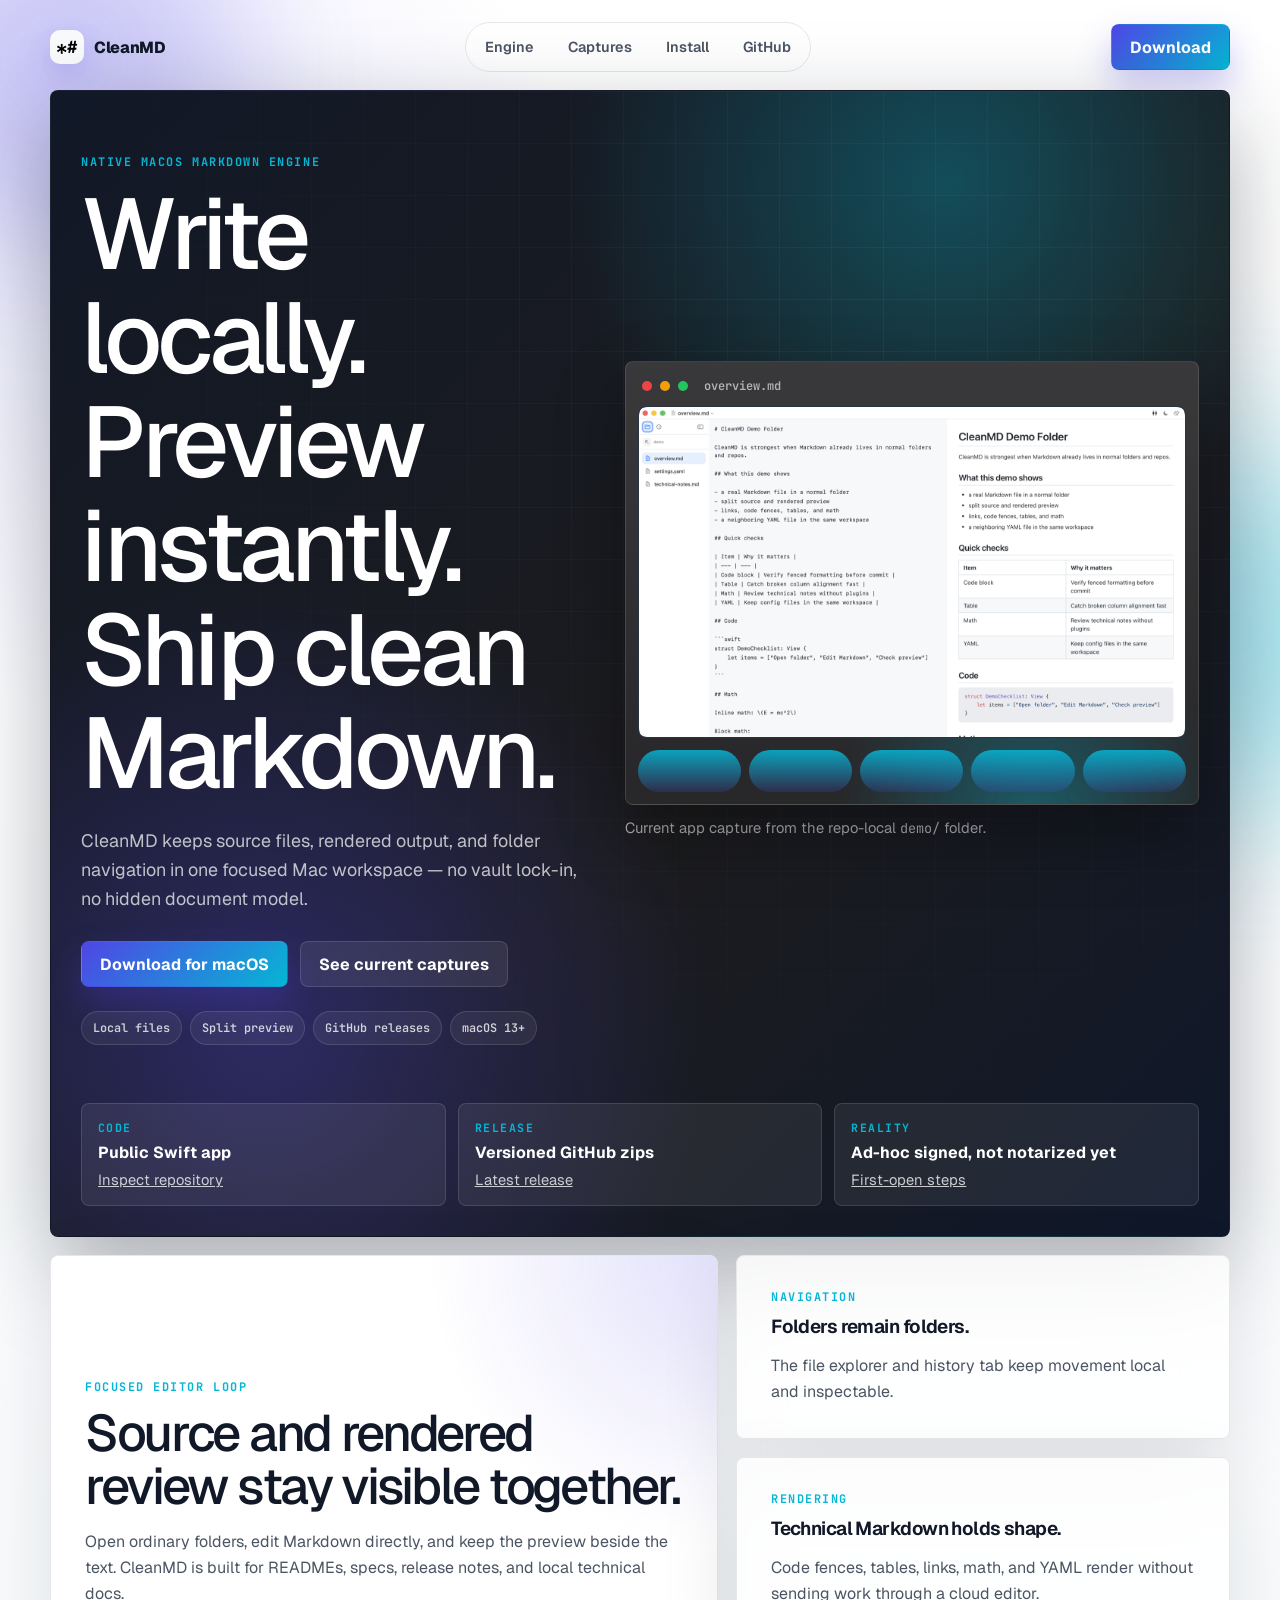
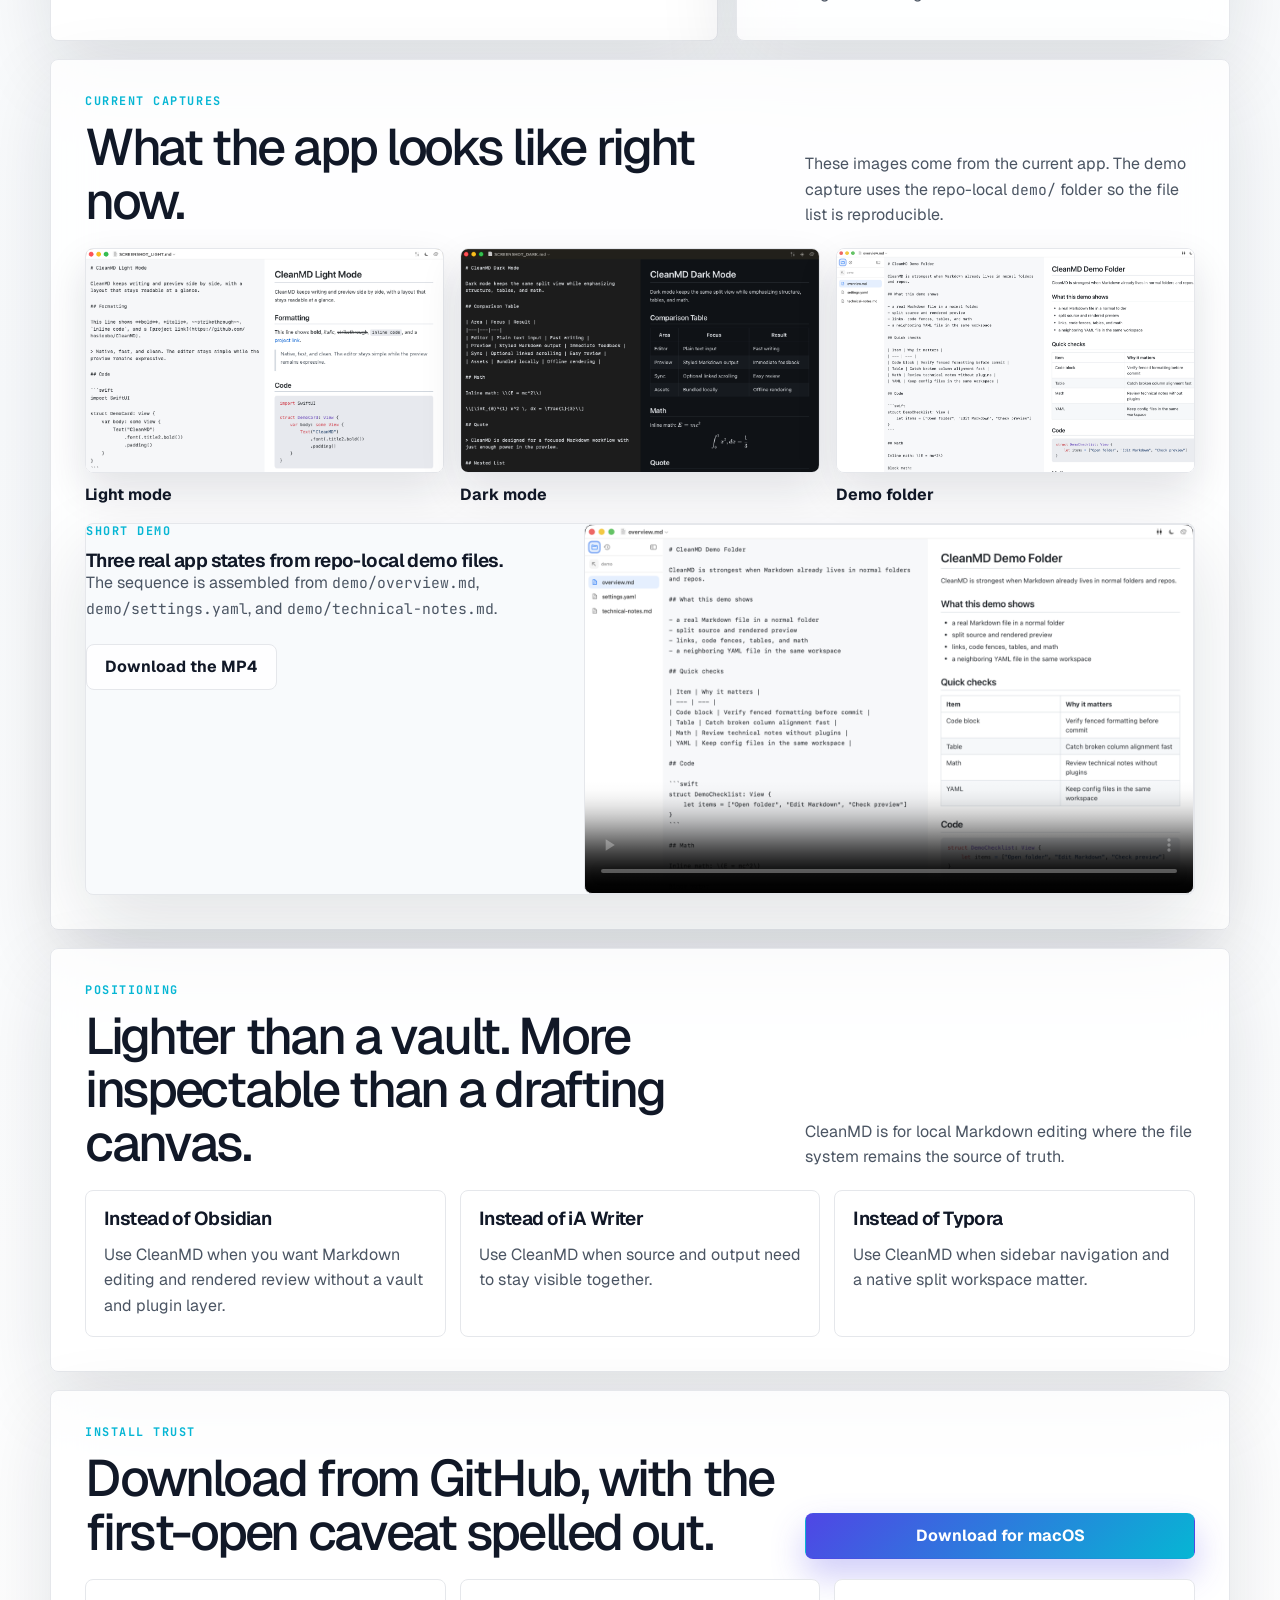
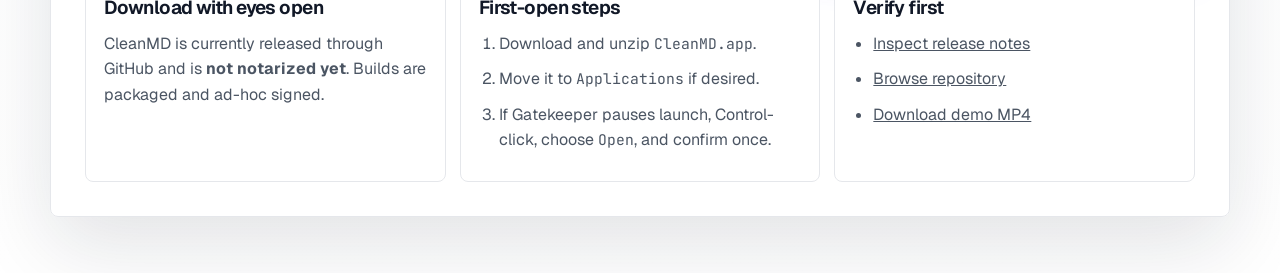
==== commit fa7af6f9: "Align CleanMD landing with Auralis design guide The GitHub Pages landing page now follows the Aurali" ====
--- a/docs/index.html
+++ b/docs/index.html
@@ -1,179 +1,229 @@
 <!DOCTYPE html>
-<html>
+<html lang="en">
 <head>
-  <meta charset="utf-8">
-  <title>CleanMD — Native macOS Markdown Editor</title>
-  <style>
-    * { margin: 0; padding: 0; box-sizing: border-box; }
-    body { background: #f8f8f9; display: flex; align-items: center; justify-content: center; min-height: 100vh; font-family: -apple-system, BlinkMacSystemFont, sans-serif; }
-    #__bundler_loading { position: fixed; bottom: 20px; right: 20px; font: 13px/1.4 -apple-system, BlinkMacSystemFont, sans-serif; color: #666; background: #fff; padding: 8px 14px; border-radius: 8px; box-shadow: 0 1px 4px rgba(0,0,0,0.12); z-index: 10000; }
-    #__bundler_thumbnail { position: fixed; inset: 0; width: 100%; height: 100%; display: flex; align-items: center; justify-content: center; background: #f8f8f9; z-index: 9999; }
-    #__bundler_thumbnail svg { width: 100%; height: 100%; object-fit: contain; }
-    #__bundler_placeholder { color: #999; font-size: 14px; }
-  </style>
-  <noscript>
-    <style>#__bundler_loading { display: none; }</style>
-    <div style="position:fixed;bottom:12px;left:12px;font:13px/1.4 -apple-system,BlinkMacSystemFont,sans-serif;color:#999;background:rgba(255,255,255,0.9);padding:6px 12px;border-radius:6px;box-shadow:0 1px 4px rgba(0,0,0,0.08);z-index:10000;">
-      This page requires JavaScript to display.
-    </div>
-  </noscript>
+    <meta charset="utf-8">
+    <meta name="viewport" content="width=device-width, initial-scale=1">
+    <title>CleanMD | Native macOS Markdown editor</title>
+    <meta
+        name="description"
+        content="CleanMD is a native macOS Markdown editor for local files, split preview, and a stable download route to the latest release."
+    >
+    <link rel="preconnect" href="https://fonts.googleapis.com">
+    <link rel="preconnect" href="https://fonts.gstatic.com" crossorigin>
+    <link href="https://fonts.googleapis.com/css2?family=Geist:wght@400;500;600;700;800&family=JetBrains+Mono:wght@500;600;700&display=swap" rel="stylesheet">
+    <link rel="icon" type="image/png" href="./assets/brand/app-icon.png">
+    <link rel="apple-touch-icon" href="./assets/brand/app-icon.png">
+    <link rel="stylesheet" href="./styles.css">
+    <script defer src="./site.js"></script>
 </head>
-<body>
-  <div id="__bundler_thumbnail">
-  <svg viewBox="0 0 120 120" xmlns="http://www.w3.org/2000/svg">
-    <rect width="120" height="120" fill="#f8f8f9"></rect>
-    <text x="18" y="78" font-family="monospace" font-size="52" font-weight="700" fill="#111">*#</text>
-  </svg>
-</div>
-  <div id="__bundler_loading">Unpacking...</div>
-
-  <script>
-    
-document.addEventListener('DOMContentLoaded', async function() {
-  const loading = document.getElementById('__bundler_loading');
-  function setStatus(msg) { if (loading) loading.textContent = msg; }
-
-  // Error sink persists across replaceWith since it's on window, not the DOM.
-  window.addEventListener('error', function(e) {
-    var p = document.body || document.documentElement;
-    var d = document.getElementById('__bundler_err') || p.appendChild(document.createElement('div'));
-    d.id = '__bundler_err';
-    d.style.cssText = 'position:fixed;bottom:12px;left:12px;right:12px;font:12px/1.4 ui-monospace,monospace;background:#2a1215;color:#ff8a80;padding:10px 14px;border-radius:8px;border:1px solid #5c2b2e;z-index:99999;white-space:pre-wrap;max-height:40vh;overflow:auto';
-    d.textContent = (d.textContent ? d.textContent + String.fromCharCode(10) : '') +
-      '[bundle] ' + (e.message || e.type) +
-      (e.filename ? ' (' + e.filename.slice(0, 60) + ':' + e.lineno + ')' : '');
-  }, true);
-
-  try {
-    const manifestEl = document.querySelector('script[type="__bundler/manifest"]');
-    const templateEl = document.querySelector('script[type="__bundler/template"]');
-    if (!manifestEl || !templateEl) {
-      setStatus('Error: missing bundle data');
-      console.error('[bundler] Missing script tags — manifestEl:', !!manifestEl, 'templateEl:', !!templateEl);
-      return;
-    }
-
-    const manifest = JSON.parse(manifestEl.textContent);
-    let template = JSON.parse(templateEl.textContent);
-
-    const uuids = Object.keys(manifest);
-    setStatus('Unpacking ' + uuids.length + ' assets...');
-
-    const blobUrls = {};
-    await Promise.all(uuids.map(async (uuid) => {
-      const entry = manifest[uuid];
-      try {
-        const binaryStr = atob(entry.data);
-        const bytes = new Uint8Array(binaryStr.length);
-        for (let i = 0; i < binaryStr.length; i++) bytes[i] = binaryStr.charCodeAt(i);
-
-        let finalBytes = bytes;
-        if (entry.compressed) {
-          if (typeof DecompressionStream !== 'undefined') {
-            const ds = new DecompressionStream('gzip');
-            const writer = ds.writable.getWriter();
-            const reader = ds.readable.getReader();
-            writer.write(bytes);
-            writer.close();
-            const chunks = [];
-            let totalLen = 0;
-            while (true) {
-              const { done, value } = await reader.read();
-              if (done) break;
-              chunks.push(value);
-              totalLen += value.length;
-            }
-            finalBytes = new Uint8Array(totalLen);
-            let offset = 0;
-            for (const chunk of chunks) { finalBytes.set(chunk, offset); offset += chunk.length; }
-          } else {
-            console.warn('DecompressionStream not available, asset ' + uuid + ' may not render');
-          }
-        }
-
-        blobUrls[uuid] = URL.createObjectURL(new Blob([finalBytes], { type: entry.mime }));
-      } catch (err) {
-        console.error('Failed to decode asset ' + uuid + ':', err);
-        blobUrls[uuid] = URL.createObjectURL(new Blob([], { type: entry.mime }));
-      }
-    }));
-
-    const extResEl = document.querySelector('script[type="__bundler/ext_resources"]');
-    const extResources = extResEl ? JSON.parse(extResEl.textContent) : [];
-    const resourceMap = {};
-    for (const entry of extResources) {
-      if (blobUrls[entry.uuid]) resourceMap[entry.id] = blobUrls[entry.uuid];
-    }
-
-    setStatus('Rendering...');
-    for (const uuid of uuids) template = template.split(uuid).join(blobUrls[uuid]);
-
-    // Strip integrity + crossorigin — blob URLs from a file:// document inherit
-    // a null origin, so crossorigin forces a CORS fetch that SRI then rejects.
-    // The manifest bytes are ours; SRI protects against CDN compromise, not this.
-    template = template.replace(/\s+integrity="[^"]*"/gi, '').replace(/\s+crossorigin="[^"]*"/gi, '');
-
-    const resourceScript = '<script>window.__resources = ' +
-      JSON.stringify(resourceMap).split('</' + 'script>').join('<\\/' + 'script>') +
-      ';</' + 'script>';
-    // Inject after <head> so the DOCTYPE stays first; prepending the script
-    // would push the parser into quirks mode. DOMParser always emits a <head>
-    // (synthesizing one if the source HTML omitted it) but may carry
-    // attributes through, so match the full opening tag. slice() rather than
-    // replace() keeps us clear of $-pattern substitution in resourceScript.
-    const headOpen = template.match(/<head[^>]*>/i);
-    if (headOpen) {
-      const i = headOpen.index + headOpen[0].length;
-      template = template.slice(0, i) + resourceScript + template.slice(i);
-    }
-
-    // Parse the template and swap the root element. Scripts inserted via
-    // DOMParser/replaceWith are inert per spec — re-create each with
-    // createElement so they execute, awaiting onload for src scripts to
-    // preserve ordering (React before ReactDOM before Babel before text/babel).
-    const doc = new DOMParser().parseFromString(template, 'text/html');
-    document.documentElement.replaceWith(doc.documentElement);
-    const dead = Array.from(document.scripts);
-    for (const old of dead) {
-      const s = document.createElement('script');
-      for (const a of old.attributes) s.setAttribute(a.name, a.value);
-      s.textContent = old.textContent;
-      // text/babel scripts with a src: fetch and inline. transformScriptTags
-      // does XHR against the src, but blob:null/ from a file:// origin is
-      // silently dropped. Inlining makes it a plain inline babel script,
-      // which transformScriptTags handles unconditionally.
-      if ((s.type === 'text/babel' || s.type === 'text/jsx') && s.src) {
-        const r = await fetch(s.src);
-        s.textContent = await r.text();
-        s.removeAttribute('src');
-      }
-      const p = s.src ? new Promise(function(r) { s.onload = s.onerror = r; }) : null;
-      old.replaceWith(s);
-      if (p) await p;
-    }
-    // Babel standalone auto-transforms type=text/babel on DOMContentLoaded,
-    // which fired before we swapped the document. Trigger manually if present.
-    if (window.Babel && typeof window.Babel.transformScriptTags === 'function') {
-      window.Babel.transformScriptTags();
-    }
-  } catch (err) {
-    setStatus('Error unpacking: ' + err.message);
-    console.error('Bundle unpack error:', err);
-  }
-});
-
-  </script>
-
-  <script type="__bundler/manifest">
-{"ad4d8339-1a4c-4db3-bade-def8e6822f1c":{"mime":"image/png","compressed":false,"data":"iVBORw0KGgoAAAANSUhEUgAAAgAAAAIACAYAAAD0eNT6AAAAAXNSR0IArs4c6QAAADhlWElmTU0AKgAAAAgAAYdpAAQAAAABAAAAGgAAAAAAAqACAAQAAAABAAACAKADAAQAAAABAAACAAAAAAAoMJe/AAA+kElEQVR4Ae3dB5wW1dX48YMUKaICKmqQICp1ly2AJfZoLLElry2JHV9jiV1RLKAIKETUWBKxJCaWRI2911hjQ2FZQCk2FFCRqhQBlXfP8/+vLlufcufMnbm/[base64]/+Ymst956Zv1Nnz7drK91111XunXrZtYfHdkJNFu5avUau+7oCQEEEIheYPC558p1110bfUf/v4eLLrpYhl1yiUl/H330kfTq2cOkL+2kefPmsnDRYmndurVZn3RkI8ApABtnekEAAUOBCRMmGPYmpt+Qrce26aab8uFvujfZdUYBYGdNTwggYCCwZs0aqaiYaNDTj12Ul5f/+EfEv1VMtB1bWVlZxCOi+bgEKADikqdfBBCIRGDmzJmydOnSSNqur1E9NN6rd+/6norksQkT3omk3YYaLaUAaIgm8Y9TACQ+hQwAAQRqClh/Qy4u7ictWtjNp7Y+BVBWZnd0o2Ye+T16AQqA6I3pAQEEDAXsPyDtDpHPmjVLFi5caKgpUlpaatofndkJUADYWdMTAggYCEycaDsB0PL8/0Tj8/8bb7yxdOnSxSBrdBGHAAVAHOr0iQACkQjoBEDrD0nLSXITja9u4Nt/JLupN41SAHiTCgJBAIFCBfQa+SVLlhTaTNbvb9WqlfQtKsr69YW+0HoCIOf/C82Y3++nAPA7P0SHAAI5CFh/Q9YP/5YtW+YQYWEvtZ7fwBUAheXL93dTAPieIeJDAIGsBawP/1ue/589e7bMnz8/awsXL7Q8veEiXtrITYACIDcvXo0AAh4L2B8it7sCwPrb/wYbbCDdu3f3ONuEVqgABUChgrwfAQS8EUjzEQDr0xtMAPRmt44sEAqAyGhpGAEELAWsr5HXxX+KiorNhmh9dKO01O7ohhkiHa0lQAGwFgd/IIBAUgWsv/336dtX9Fa5Vpv1+Dj/b5XZ+PqhAIjPnp4RQMChgPUhcssPyLlz58oXX3zhUKvpprgCoGmjpL+CAiDpGSR+BBDICKR5BUDrCYBt27aVnj17smelXIACIOUJZngIhCJg/SFpeQTA+uhGv34lss46fDyk/f8dMpz2DDM+BAIQmDNnjnz55ZdmI23evLnoh6TVZn10w7K4sTKkn7oCFAB1TXgEAQQSJmD97b9nr17Spk0bMyXr8VEAmKU21o4oAGLlp3MEEHAhUGF8lzzLFQA/++wz0f8sNwoAS+34+qIAiM+enhFAwJGA9TXylh+Q1pf/6Q2Oevfp4ygzNOOzAAWAz9khNgQQyErA+kPS8giA9fl/6xscZZVgXhSJAAVAJKw0igACVgLWh8ibNWsmJSWlVsMT6ysALI9umCHSUb0CFAD1svAgAggkRaCiosI0VL0+vl27dmZ9MgHQjDq4jigAgks5A0YgXQLW5/8tV8jT1f/0EkfLjSMAltrx9kUBEK8/vSOAQIECab4CwProhq5vUFzcr8CM8PakCFAAJCVTxIkAAvUKpPkQufXRjV69e0vr1q3rdebB9AlQAKQvp4wIgWAEdPW/2bNnm47X8ja5TAA0TW1wnVEABJdyBoxAegSsL//beuutZf311zcDtD66UVpqd3WDGSIdNShAAdAgDU8ggIDvAtbXyJeVl5uR6NGNTz/91Kw/7YgJgKbcsXdGARB7CggAAQTyFUjzIXLrCYCaA8v1DfLNOe9zJ0AB4M6SlhBAwFjA+hRAeXl/sxFaTwDcZpttpH379mbjo6P4BSgA4s8BESCAQB4CCxculI8//jiPd+b/Fstz5NZHNyzXN8g/A7zTpQAFgEtN2kIAATMB60PkW265pXTo0MFsfNZHNzj/[base64]/P/ixYtkg8//DAbBmevsTy94SxoGipYgAKgYEIaQAABawHzNfIND5FbH93Q3Fme3rDeV+ivYQEKgIZteAYBBDwVqJg40TQyyxUArY9ubLrppqL/sYUnQAEQXs4ZMQKJFvj6669lxowZpmOw/IZsfXTDcmymSaOzJgUoAJok4gUIIOCTQGXlJFmzZo1ZSJtvvrl07tzZrD/rCYCc/zdLrXcdNVu5arXd/0neDZ+AEEDApcD9998vN980zmWTddr64osv5L333qvzeJQP7LbbblE2v1bbL7744lp/R/1H69atZfvtt4+0m6OOOlqOPOqoSPug8dwFWuT+Ft6BAAII1C/w3HPPivUHWP2RuH00jWOqFvrmm28iz9mOO+5U3R0/PRKgAPAoGSGHMvTii+X+++8zIdBVz556+hmTvkLrZFLFpNCGzHizECgqLs7iVbzEWoACwFqc/uoVmDbtPbOV3ebPn19vDDxYmMB3330nU6dOKawR3p1KgWIKAC/zyiRAL9MSXlBt2rY1G3Rbw77MBuVBRzNnzhQ9nMyGQE2BNm3ayFZbbVXzIX73RIACwJNEhB6G5YeyZV8h5XVyZWVIw2WsWQr06dNX1lmHj5osuUxfRlZMuemsIYF2bds19JTzx9u2s+vLefAeN1hJAeBxduILrbgf5//j02+8ZwqAxn141kjA8lt52zZ2pxuM+LzoRq/PZ0OgtgDn/2uL+PM3BYA/uQg6kjZt25iNv61hX2aD8qAjjgB4kAQPQygq4giAh2nJhEQB4GtmAovL9AgAkwCd7116ZcXcuXOdt0uDyRfgCIC/OaQA8Dc3QUXWzvC8PHMA3O9afPt3b5qGFjfbbDPp1KlTGoaSyjFQAKQyrckblOV5ecujDcnLRH4Rc/4/P7e0v4tv/35nmALA7/wEE53pOgBMAnS+X3EEwDlpKhrk/L/faaQA8Ds/wURn+a3csq9QEkgBEEqmcxsnRwBy87J+NQWAtTj91SvQrp3dpXltDfuqd7Ape3DVqlUyzfjufCkjTO1wKAD8Ti0FgN/5CSY6y2/lln2FkMDp06bJ6tWrQxgqY8xBoEWLFtKzV68c3sFLrQUoAKzF6a9egTaG5+UpAOpNQd4Pcvg/b7pUv7FHz57SqlWrVI8x6YOjAEh6BlMSv+WHsuUVBylJT6PDoABolCfYJzn873/qKQD8z1EQEVquA2DZVwjJmzSpIoRhMsYcBSgAcgSL4eUUADGg02VdAcsjAJaXHNYdafoe4QhA+nLqYkTFxf1cNEMbEQpQAESIS9PZC+g9w602y2LDakxx9aPL/y5YsCCu7unXY4GioiKPoyM0FaAAYD/wQkDvF77uuuuaxMLNgNwx8+3fnWWaWurQoYN06dIlTUNK5VgoAFKZ1mQOyurcfLu27ZIJ5GHULAHsYVI8CIkVAD1IQhYhUABkgcRLbASsDs0zB8BdPjkC4M4yTS0xATAZ2aQASEaegojSqgCw6ieEpE2urAxhmIwxRwHO/+cIFtPLKQBigqfbugJW38wpAOra5/PIihUrZMaMGfm8lfekXKC4X3HKR5iO4bVIxzAYRW2BRYsWyffff5+oe3FbnZu3mmtQOyf5/K05XLp0qay//vr5vD3S90ydOiWzj0XaiVHjzZo1ky233NKot7W70asolixZsvaDCf5LLfv25QqAJKSQAiAJWcojxuOOPUZee+01ueKK0XL8//5vHi3Yv8Vidn7Lli2lefPm9oPLo8epU6bISSedJJ9//plMmfqu2VUS2YZaOSk9h/9LSkvlzTffynboTl/3zDPPyAH77+e0zTgb6969uySpyI7TKu6+OQUQdwYi6P/FF1+UJ598MvOt4pRTTpY999gjEYdqLQ7NW/RRaEpXrlwplwwbJttuO1DeeutN+eSTT+SGG64vtFnn759WdROgtGxlZWWxDeWdd96Ore8oOub8fxSq0bTJEYBoXGNrdc2aNXLBkCFr9f/KKy/LgP7lcuFFF8m55w4WvUuXj5vFHADfC4CXX35JTjn5ZJk5c+ZaKRozerQcd9wg6dix41qPx/nHiVVHJwYOHBhpCEceeUSk7Vc3Xl5eXv2r+c8J77xj0me3bt1k5MhRkfe1zTbbRN4HHbgR8POTwM3Ygmzl3nvukQkT6v6DUv2t8t///reMGzeu6h/ubb3zsThsaNFHPrA6Z+OCC4bIbX/7W71v13PEl48aJWOvuqre5+N4cKutthL9L6pt/vz5UTVdp914jwDU/f+1ToAOHthxp53k0MMOc9ASTaRFgFMAaclk1Tj0Q37o0IsbHdGUyZNl56p/CM495xxZtmxZo6+1ftLiLn0WRxlydbuvqijrV1zU4Id/dXvjxt0oH374YfWfqf85YcIEkzHqnJC41q3/4osvZM6cOSbjHDBggEk/dJIcAQqA5OSqyUhvvPEvMmvWrCZfp6cJrr/+Oikt6SdPPfVUk6+3eoHF4XmLIiNbr08//VR+/auD5Igjfifz5s1r8m2rV6+Wiy++qMnXpeUFVufGe/fpI61bt46FzarI0cH1798/ljHSqb8CFAD+5ianyPQQ8hWXX57Te3Ry2UEHHiBHH32UfPnllzm9N4oXt2kb/Q2BLK40aMpGL+3TSX0lVddKP/HEE029fK3n77/vvszEwLUeTOkfE42OAMR5/t+qyNF5PyUlpSndUxhWvgIUAPnKefY+nSS2ePHivKK65+67M4eg77zjjrze7+pNFufnLfpozENPweyy885yztln530KZsj5a0/ybKy/JD/3jtHkuDjP/1tNAOxbdWe+uI5yJHkfTHvsFAApyLAe9v/zn28oaCQLFy6U448fJL/cdx/56KOPCmor3zdbnAKIaw7AN998I8OGDpXttttWxo8v7Hrz//73VXn44YfzZU7E+/SUyOzZs01ijbMAsCpyOP9vsislrhMKgMSlrG7Aw4YNlVWrVtV9Io9Hnn/+eSkrLZFrrrlavvvuuzxayP8tFufnLYqM2gK6LkP/8jIZM2a0fPvtt7Wfzuvviy+60FlbeQUQ8ZusPhj1NtRxHRqfO3du1SJPn0cs+f+aH9CfCYAm0AnrhAIgYQmrHa5e8nf3v/5V++GC/tY13oecf77suOPPZFJFRUFt5fJmi2/nFkVG9Zh1Xsbvf3+C7L3XL+T999+vftjJT12D/9Zbb3HSlo+NWJ0b79mzp8RRFKq5VZGjfXEEQBXYagtQANQWSdjftRf9cRm+TsLaYYft5aILLxQ9hB31ZnF+3qIPdfr3vfdm5lX84+9/j4xt5IgR8vXXX0fWfpwNW00ALAtgASA999+nb98400nfngpQAHiamGzC0uV+9fBylJueBhg79kopLyuVF154Icquqr6JRX8VQNRXGuiVFb866EDRFeyyubSvEFC9cmPslVcW0oS377X6dhzv+X+bJYBLS8u8Xf3T2x0wkMAoABKaaP1gvvDCC8yi/+CDD2SfvffKHNLWQ9tRbBaHYqPqQy/tq15bQQszq+3aa/9ktpCM1Zg+++wz0f8stngvAbRZAZDr/y32pGT2QQGQzLzJ7f/[base64]/3pGrNDpLW6XutPXcVOlxP+y1/+LLq8cKFbFN/Oa8fkqg+dD6HzIq688o/ml0vWHpPaDxlyfu2HE/t3fTezimIwIUwAXH/99aVHjx5R8NFmCgQoABKWRP32fdXYsd5EvXTpUjnrzDNl1112KfiUhKsP58ZwCr3UUBdMOuGE/83Mh9B5Eb5szz77rDz33HO+hFNQHFbfjkOYAKhzHJo1a1ZQPnhzegUoABKWW730Sz90fdvefPMN2XbbgXLZ8OF5L0rUpk30VwEUUmRUL5ms8y983PR2wjoZMcmbrv4X9dUT1T7l5fHdHMfqJkADBgysHi4/EagjQAFQh8TfB3xf/EXvVjdq1EgZOKC/6HK1uW66KlvU65W3a5f7RENdavnAA/b35qZJDblWTpokd915Z0NPJ+Jxq2//ilFaGs/NcfSWzlFdSVM7yZz/ry3C3zUFKABqanj+uy7/ar08bz4k06ZNk5/vvrucduqp8tVXX+XURCHf0LPpKJeVANVaL7PTeQ5PP/10Ns3H/hq9IkCvDEjqZjUBsHv37rLhhhvGwmQ1Rh0cVwDEkuLEdEoBkJBUvfbafxN3A5ibb74pc8vbRx55JGvlqAuAbOcA6LfpnXbcUc4bPFj0qoukbHoI/brrrk1KuHXitFoCOM7z/1aH/zfeeGPp2rVrHWMeQKBagAKgWsLzn0m9Baze8OTQQw6W3xx+WFY3Pom6AGiqff32rEsfb7/9dmI1G931rnflH/9odo2569itPhzjvALAqshhASDXe2f62qMASEBOH3jgAdFJdkneHnzwwcwCQn+99dZGh9G2nbvr9OvrqLG1Bv7zn/9kLu3TpY+TcKqlvvHpY3p/AJ0smrRN51osWLDAJOyysnKTfmp3opdsWhU5TACsrc/ftQUoAGqLePj36NFXeBhV7iEtWbJETjnlZNlzjz1EJzTWt+Vyjr6+9zf1WH1HAPRD5/jjB8m+++wtOkErDdstt9xs9mHqystyAmBcpwD0rpC5zovJ15cJgPnKhfM+CoAE5HrEiJHSr6QkAZFmF+Irr7wsA/qXixY233777VpvivKGQC1btpTmzZuv1Z/eSlmXNr7zjjvWejzJf3Tu3FnGXnVVbJPc8rWzmhyn58U7deqUb5gFvc9qjBokEwALSlUQb6YASECa9957b3nrrfFy113/TM2qXitXrpRLhg3LLKM7fvxbP2Shvm/oPzxZ4C812/7444/lgP33k2OOOTqx58trc+is9pGjRsm06TPk5JNPqVPs1H69b39bnRuP69u/elsd5dhiiy1kk0028S3FxOOZAAWAZwlpKBxdzeuQQw+VikmVctNNN4v+D56GTdew33mnneTcc86RZcuWSZRzAPT8v57b16WUy0pL5JlnnkkDoei4LrjgQpkx830ZPPi8qtsq577WgQ8QVufG450AaHMHQL79+7BH+x9Ds5WrVhe+iLv/40xdhPoNWs/zjr7iCtH7wqdh00Oz+gE9Z86cyIaj//hPnDAhsvYtG27VqpWceOJJcv6QIaKXfCV507kXvXv1NBnCw488Kvvss49JXzU70VUaN+rUMVPo1nw8it/1SJAWg2wINCbAEYDGdDx+bt1115VTTz1Nps+YKZdWLb+7wQYbeBxtdqHpLVKj/PDXKNLw4a/zGI4bNEjefW9a5lx/0j/8NS+W58Z1ffw4tunTp5t8+OvY+vcfEMcQ6TNhAhQACUtY7XCrD/9qIaAVv8V6+rVj4G87gUMPO0wmVU6WceNuSs1pINWzOje++eabx3Zu3LLIYQ0Au/8nk9wTBUCSs1cj9g4dOqw1AUxnvLOlR2C//faTt99+R+688y7R+9inbWMCoLuM6v6RhiOC7kRoqSGBFg09wePJFNh0003lT9deK2edfbaMGHFZ5uYwSb9DXDIz4SbqXXfdVS6rWtRn++13cNNgjq3onSf1ks2oNz39Y7GFMAFw5syZ0qtnj0g5e/ToIY88+likfdB49AJMAozeONYe9MY8w6tuEKOrCbIlR0BXcdMP/j2qFk2Kc3vjjddl1112iTMEp33f/8CDsv/++zttM5vGdHJrp44dEn2jpprj1ELqjTferPkQvydQgCMACUxaLiH36tVL/nX3PZnJb8OGDU3NpW+5GCTptX369pVLLx0uBx10kBdhT666TDNNW9eqy2fjuGpmxozpqfnw1/2hqKgoTbtFsGOhAAgk9VqxP/rY4/Lqq6/I0IuHit5dkM0fAb097dChw+Q3v/2trLOOP1NzJldNOEzTNnAgs+Nd5JMCwIVi/G348y9N/BZBRLDTTjvLCy++KHotdElpaRBj9nmQOiv9hj//WSonT5HfHXGEVx/+6pa2IwA+7wtJiq2oqDhJ4RJrAwLMAWgAJoSH9c5kD9x/f9Uh50savDlPCA5xjFHXoh983nmZJXtbt24dRwhN9qn7x8YbdcrcXbDJF/OCoAQ+nvWJbLbZZkGNOY2DpQBIY1ZzHJNOUNKb4YwcOUKsZmPnGGJqXt6+fXs548wz5cwzzxL93edN75fQs0f6Ljn02TwJsWnxOvezz5MQKjE2IcApgCaAQnhaV5Y75thjZeq778nV11wT20IpabbWb/lnnXV2ZuVGPdfv+4e/5oLD/2neI/MfW9+qiaps6RCgAEhHHp2MQteW/8MfTs3cTU4vQWMxkcJZW7RoISec8Ht5b9p0GT1mTGy3oc1nJJMnV+bzNt6TcgHO/6cnwRQA6cmls5Ho8sLnnz8kc3c5/ZnUu8s5A8mjIb17o07qmzxlamaSn072S9o2uZICIGk5s4i3bxFHACycLfqgALBQTmgfen95PRKg95fXIwMsL5xdIvUa/gkTJsptt/1d9PK+pG6cAkhq5qKNm0sAo/W1bJ1JgJbaCe9LJwjq8sI6YZDlhesmU1ft04JJV/FL+rZ8+XLp2GFD0SsB2BCoKTB/wcJEzGGpGTO/1y/AEYD6XXi0HoGuXbvKLbfcKhWTKuXggw+u5xVhPrTddtvLM88+J088+VQqPvw1i+++O5UP/zB350ZH/dOf/pQP/0aFkvUkBUCy8uVFtD179pR//utuefPNt2Tvvff2IqY4giju108eePAhefmVV0Rv2pOmrbKqyGNDoLYAVwDUFkn23xQAyc5frNGXlpVl7gj2nxdekB133CnWWCw719ut3nHHnTJ+/Nuit+lN48b5/zRmtfAxcQVA4YY+tUAB4FM2EhqLfvhrEaC3B9WiIK1bly5dZNy4m2RS1fr4hx1+uOhM/7RuFABpzWxh42ICYGF+vr2bAsC3jCQ4Hj0doLcI1dMDepogLdvGG28sY6+6St59b5ocN2iQ6MJJad9YAyDtGc5vfBQA+bn5+i6uAvA1MwmPS2eR77rrLlI5aVKiR6Ir+M2Y+b507tw50ePIJfhPP/1Utt6qey5v4bUBCOiiVouXfMXlwCnKNUcAUpRMH4ai9xW47W9/k+KqxUKS/uGvnt988430Ly+T66+/TlatWuUDceQxcPg/cuJEdtCj6qgea4EkMnUNBk0B0CANT+QioNeL//vee6WkX7GcdNKJMnv27Fze7vVrv/zySzn3nHOkd6+e8re//lW0yEnzxuH/NGc3/7Fx+D9/O1/fSQHga2YSFNcTTzwh2247UI488giZOXNmgiLPLVQtak4++STpV1wk99x9d2qvk+cIQG77RSivpgBIX6YpANKXU7MRvfzyS7Jb1fXvv/7VQak43J8t3Pvvvy9HH31U1aI//eXRRx/N9m2JeR33AEhMqkwD7du3yLQ/OotegEmA0Runrod33nlbhg0dKs8991zqxpbPgAYO3FZGjBwpu+++ez5v9+o9Ouehw4YbsNSzV1nxI5jpM2ZKt27d/AiGKJwIcATACWMYjbz77rty+GGHys922IEP/xopHz/+Ldln771k771+UbU64hs1nkner+9V5Zj7PCQvb1FHvN5664kuA8yWLgEKgHTlM5LRfPTRRzJo0HFSXlYqDz30UCR9pKHRF198UXbZeWf5n1//SpJ6GJ3z/2nYE92PQQ//p3nhK/diyWiRAiAZeYolys8++0zOOP10KerbR+66887UTnpzjfv4449n5gckcVJkZSX3AHC9P6Shvb5Vl/WypU+AAiB9OS14RAsXLpSLLrwwc9nbuHE3yrfffltwmyE2UPOySF1cJwkblwAmIUv2MXIFgL25RY8UABbKCelj6dKlcvnlo6Rnj21k7NgrZcWKFQmJ3N8wqxdG6tO7l5xz9tkyb948f4OtioxTAF6nJ7bguAlQbPSRdsxVAJHyJqPxlStXyk03jZMxo0fL/PnzkxF0QqNs27atnHba6XJ21cJCG264oVej0FM+3X7a1auYCMYPgbmffS6dOnXyIxiicCZAAeCMMnkN6aH92//xDxk1amSqVu5LQiY22GCDTBGgxUC7du28CFnv3zD43HPlu++jW+nwP88/L7NmzTIb709+8hPZq+omVVabLoNtue2xxx7SNeLZ+W3btJWrr7nGclj0ZSRAAWAE7VM31cv2Dh9+qeiiNmzxCeidBs8fMkROPPEkadWqVXyBGPU8/NJLM6eZjLqrWpb6ZLn2uutMuvvkk09km623MumrupOJFZOkT58+1X/yE4GcBJgDkBNX8l+sM9QHDhwgRx11JB/+HqQztPsMTJw4wVS9rKzMrL+JEyea9aUd6emkXr16mfZJZ+kSoABIVz4bHM1LL72U+GvUGxxcCp6oeZ+Be++5J7WXXE6YkN4CoMK4ACgpKZV11uGf8BT87x/bENh7YqO36fjtt8fLL/fdR/b6xZ6JX6XORizeXvSUjB6d0fsMPPbYY/EG47j3uXPnyhdffOG41Yab01MqffraXb+e5qMbDSvzTJIFKACSnL1GYn936lQ57NBDZMef/Uyer5p4xZYsgSmTJ8vB//Nr2XmnneSFF15IVvANRGv97b9vUZHp/eutTwGUl5c3IM3DCGQnQAGQnVNiXqXL9h533LFSXl4mDz/8cGLiJtD6Bd56680f7jOgvyd5m5jiw/96CeXnn39umh4KAFPuVHZGAZCStOo/QKedempm2d5/3nVXas8hpyRdOQ9D7zOgRwP0qEBS7zMwYcI7OY+7kDdYTgCsqKgoJNSc39umTRvp1bt3zu/jDQjUFKAAqKmRwN912d4Lqi4j69Wzh9x8800s25vAHOYSss4L0PkBOk9g5syZubw19tdanwKwLACsz//361cizZs3jz2nBJBsAQqAhObv66+/lpEjR0iPbbaWq6++SvQ+7knfunfvLlttFe111Dvs8LOkM2Xi1ysFSvoVV13nfqIk4T4D1ofI9cOxuLifWa6trwDg8L9ZalPdEQVAwtKrH/TXXvunzDf+EZddJloIJH3Tf6zPPXew6KIm222/fWTD6dKli7xQdShdF4bR+5snfUvSfQasJ8jp4fHWrVubpdh6fBQAZqlNdUcUAAlJry7b+9dbbxW9qcx5gwenZs3+/v0HyOuvvyGjLr888w/2iqrlaKPadKlbvae5rg5XOXmKHHDAAVF1ZdruqlWr5IYbrs/cxGnY0KGyePFi0/6z6SzN5/8XLFggugqg5UYBYKmd3r4oABKQ2/vvu0/6FRfJKaecLHPmzElAxE2HqKuYXTl2rLz63/9KSWnpD29YtmzZD7+7/kULgOpN14i/7/4H5J//uls6d+5c/XCif+r4xowZnTktNHr0FbJ69WpvxmN9BUBpjX0qagTrCYB6ZIMJgFFnNYz2KQASkOerr75aPvjggwREml2Ie1fdnKViUqWcfvoZdVYyW748ulsQ6+kTvQ9Cze3ggw/OHA0YdPzxNR9O9O9LliyRUSNHit7e2ZeNCYDuMqFzG1q0aOGuQVoKVoACIAGpv7jqsG4aNr3xze233yGPPPqY/LSBO5jV/JYexZjra19vy3vjjePkuaoFk3r06BFFt+Zt/uEPp0qHDh3M+62vQ139T1cBtNr0NI8uk2u1cf7fSpp+XAtQALgWjaC9fffdV3bbbbcIWrZr8qijj5bJU6bK4b/5TaOdrljx42H6Rl+Y55P1FQDVTe288y7y9jsT5IILLkz0JVb6wT/kgguqhxX7T+tv/1tvvbW0b9/ebNxcAWBGTUeOBSgAHING1dzo0WOiajrSdvWyviefelpuvfWvWX0jjXIOgA60qfbXXXdduXT4cBk//m3ZdtvtIrWJqnH98NejGr5s1hMASw3vAPjVV1+Z31WTCYC+7NnJj4MCICE5LKta9/u3v/tdQqKVzDfowYPPkwkTK+TnP/951nE39g0960YaeWG27es68i+9/LJcfc010q5du0Za9Oupbt26VU0W/YNXQVlPALRcAGjSpApTay1QLW9wZDo4OjMXoAAwJ8+/w+HDLxP9B8D3TS/te+ONN2XkqFE5X4ud7Qd0vga5nGLQW63qufRJlZNlv/32y7dL0/dddtkI0bvg+bRZnyMvK7O7SY712JgA6NOenfxYKAASlEOdOHfqqad5G3HNS/v6lZTkHKfO0I+6AGjqFEB9QW+xxRbywIMPyV13/VM22WST+l7ixWPl5f3lsMMP9yKW6iDmzZsns2fPrv7T5KflJYDWBQCH/012oWA6oQBIWKrPO/986dixo3dR77PPPg1e2pdtsBbLGRdymeEhhx6auWTwmGOPzXZIpq8bPWZMZqEj006b6Mz6A1KLZMv/P6zHZ3l6o4nU8nQKBCgAEpZEndx14UUXeRO1Xtp3xx13ysOPPNrgpX3ZBhv1t3+No9A+dIb9zTffIk8/86zobHNftl/+8pey6667+hLOD3FYTwC0/IDUfWn6tGk/jNXiF44AWCiH0wcFQAJzfeKJJ4neOCfu7ehjjslc2ufqsHM+h+dzNVjuaKVBvSzznQkT5bzzzo/9kkGdqzDq8itypTB5vfUEQMsrACZPrpTvv//exFE70bkdOjmVDQFXAhQAriQN29F/CEaOHGXY49pd6aV9Tz39jNxyy61ZXdq39rsb/qvQb+cNt/zjM8sdrjOgS7KOqFpx780336q6Re/AHzsx/u3Y446TPn36GPeaXXfWawCkeQJgUVGxtGzZMjt4XoVAFgIUAFkg+fiSgw85xPw6db1rn37j1Uv7dt99d+csUd4IqDrYKIqM4n795JVXX5WxV10lOhHSctP+hg27xLLLrPuaP3+++a2KLU8BWJ//5/B/1rseL8xSgAIgSygfXza66sYvVpt+w9VL+/Qbb1S3WV22PLobAVU7RXWaQQ/Dn3ba6ZmJkDoh0mo766yzZbPNNrPqLqd+rL/9q4PljZ0oAHLaHXixhwIUAB4mJduQdtxxJznooIOyfXler9NFcPSbrd61L59L+3LptJAZ+tn2syLCmw1pDDoLXSdE6j0PNtpoo2zDyut1ekni2eeck9d7Ld40ceIEi25+6MPy2//KlStl6pQpP/Rt8QtHACyUw+qDAiDh+R456vLIJqFVX9qn32z1BitRb1Ecnq8ds0Uf2qfe80DvfaD3QIhqGzpsmKy33npRNV9wu9YTAC3P/787dap8++23BRtl24Ce+2cCYLZavC5bAQqAbKU8fZ3eve6EE37vNLqal/Z17drVaduNNeZqhn6jfTicBNhYP/qcXo+u90DQeyG4vmqjZ8+eMmiQ37cwtj4FUFKa3jsA6oe/bys8NrX/87z/AhQA/ueoyQj1dsGuvgnqIjf6zdXVpX1NBl/jBS5n6Ndodq1fo5oDsFYntf7QeyHoxMlzzjlXdK6Ai02P/Ph8T/gFCxbIrFmzXAw16zYsTwFw/j/rtPBCjwXc/Gvk8QBDCE2/sQ8+77yChqqL2ujiNrrITVz3kbc4PG9xpUF9iWjTpo1cfsUVmYmUumRvIZvO/TjwwAMLaSLy91p/QHbq1Eksj1ZZj4/z/5HvskF2QAGQkrSfccaZsvnmm+c8mpqX9uniNnFuFgWARR+NGephap1QOeaPfxQtCvLZLK/+yCc+fY/1CoCW6//ruX9dBMhyowCw1A6nLwqAlORaP0z0boG5bHppny5io5f2+XCXweXLlucSfl6vXWbQR1OBadF15plnZS4Z3GuvvZp6+VrPH3zwwebrP6wVQJZ/pHkCoC7/a3HfimpqPdWjiwCxIeBagALAtWiM7R151FFSVNz0PxR6ad9VV1+d+Saqi9j4sll8O7eYZ5CtZ7du3eTRxx6X2277u+gh7KY2/SAYEeMKkE3FV/N56wmAaT7/rxMAfSjQa+aX39MhQAGQjjxmRqETzK64ovHFgfbdd9/MN0+9rbDFpX258Fp8OMc1B6Axh98dcUTmLoP6s7FN7wGhyzD7vi1atEg+/vhj0zAt7wHA+X/T1NJZhAIUABHixtG0HlLec88963Sti8bceedd8tDDj5hOlqoTSCMPWMzQt+ijkSE2+JQuGqRHAh5/4knZcsst67xu/fXX9+oukHUCrPGA9Qek2lgWRtbj4/x/jZ2LX50KUAA45fSjMT0KUPPbvV7aVzl5ihx62GF+BNhAFBbfzi1OMzQwvKwe1uJNLxnUJX5r5lCv8oh6ZcGsAsziRdYTAEtKSteyyiLEvF+id/+bNKki7/fn80bL0xv5xMd7kitAAZDc3DUYuS7Zq/MBfLi0r8Eg63nC4sPZoo96hpbTQ3qDn9Fjxsjrr78hemi7S5cucvrpZ+TURpwvTvP5//fff1+WLl1qxqsTRouL/ZmnYzZwOjIRaGHSC52YC+j1/Lq5WnjGYgAWM/RXrVol3333XWTLJ7t0Kisvl9dee10WL14c2Q2YXMZb3Zb9FQBl1V1H/rNi4sTI+6jZQZ++fROV+5qx87v/AhwB8D9HeUWoH/xJ+vDXQVpMAsz0szz6yw3zSlo9b9JvgNlcIVDPW2N5SIuVDz/80LRvJgCactNZigQoAFKUzKQPxWIOgBol4TRAUnNpPUFO17/Q+yJYbdZ3OGQCoFVmw+yHAiDMvHs5aqsZ+lb9eIkccVDWEwD79SsxPZ1jXeBQAES8wwbePAVA4DuAT8O3+mZudaTBJ1urWKw/IC1nyOvaBnqKw2rT0z9a4LAhEJUABUBUsrSbs4BVAWA11yBngBS8Ic0TAK2Lm959+jABMAX/T/g8BAoAn7MTUGx6fbXV+urLl68ISNZuqEuWLBG9TM5ys7wJkPUVAJZHNyxzRl/+CFAA+JOLoCNZscLuQ5k5ANHsahUVtgvktGrVSnSdfKuNCYBW0vRjJUABYCVNP40KWB3+1yCYA9BoKvJ+0noCoF4j37Jly7zjzfWN1qcAmACYa4Z4fa4CFAC5ivH6SAQsCwDLviLB8rTRhQsWmkZmeYhcF5CyXAFQ1/DQJY7ZEIhSgJUAo9Sl7awFLA/[base64]/MtrzjIxYDXIoAAApYCFACW2vTVoIDlt3ImATaYBp5AAIGABCgAAkq2z0O1/FBmDoDPewKxIYCAlQAFgJU0/TQqYDkz3/[base64]"},"e16b576d-c00a-41c7-8e62-b52dd97163e3":{"mime":"image/png","compressed":false,"data":"iVBORw0KGgoAAAANSUhEUgAABaAAAANoCAYAAAA2y00rAAAMa2lDQ1BJQ0MgUHJvZmlsZQAASImVlwdYk0kTgPcrSUhIaIEISAm9CdKrlBBaBAGpgo2QBBJKiAlBxY4eKnh2EcWKnoooenoCcqiIXTkEez8sqCjnoR6KovJvSEDP+8vzz/Pst29mZ2dmJ/uVBUCzjyuR5KBaAOSK86Vx4cHMCSmpTNJTgAAMUGAbyeXJJKzY2CgAZaj/u7y7Aa2hXHVU+Prn+H8VHb5AxgMAmQQ5nS/j5UJuAgDfxJNI8wEgKvQW0/MlCp4PWVcKE4S8VsGZSt6j4HQlNw7aJMSxIbcBoEblcqWZAGjcg3pmAS8T+tH4BNlZzBeJAdAcBTmAJ+TyIStyH5Wbm6fgcsi20F4CGeYDvNO/8Zn5N//pw/653MxhVq5rUNRCRDJJDnfm/1ma/[base64]/iM6FjQfzzYFNMf7v9UParxoW1ESpNPKhiEzNIUtiKDGEGEEMI9rhhngA7odHwWsQbK64N+4ztI6v9oSnhHbCI8J1Qgfh9lRRkfS7LMeBDug/TFWL9G9rgVtDnx54MO4PvUPPOAM3BI64O4zDwgNhZA+oZavyVlSF+Z3vv63gm39DZUd2JqPkEeQgsu33MzXsNTyGvShq/W19lLmmD9ebPTzyfXz2N9Xnwz7ye0tsCXYYO4edxC5gjVgdYGInsHqsBTum4OHd9WRwdw1FixvMJxv6Ef0jHlcVU1FJmXO1c5fzJ+VYvmBGvuLGY+dJZkpFmcJ8Jgu+HQRMjpjnNIrp6uzqCoDiXaN8fL1lDL5DEMbFr7oieJ/46w8MDDR+1UXuAuAwfE5Rrn3V2f4On9HLATi/mSeXFih1uOJCgE8JTXinGQATYAFs4XpcgSfwA0EgFIwFMSABpIApsMpCuM+lYDqYDRaAYlAKVoJ1YCPYCnaAPWA/[base64]//NVrAPrxj7gRJyOM3FHuIMj8ESch0/D5+LL8I34HrwWP41fxR/[base64]/U29S2NRrOmBdFSafm05bQq2inaA1qfBl3DSYOjwdeYp1GhUatxReOVJlnTSpOlOUWzULNM87DmZc1uLbKWtRZbi6s1V6tC66jWTa1ebbq2i3aMdq72Mu292he0n+uQdKx1QnX4Oot0duic0nlMx+gWdDadR19I30k/Q+/UJera6HJ0s3RLdffrtur26Onouesl6c3Qq9A7ptfBwBjWDA4jh7GCcYhxg/FxhPEI1gjBiKUjakZcGfFef6R+kL5Av0T/gP51/Y8GTINQg2yDVQZ1BvcNcUN7w/[base64]/nHOedzndddFzGuhS5NLi8cbV35blWuF5zo7mFuc1zq3d77e7gLnDf4n7Lg+4xzmOxR7PHZ08vT6lnjWeXl6VXmtcmr5veut6x3su8z/sQfIJ95vk0+nzw9fTN9z3k+6efo1+2316/52NsxgjG7Bzz2N/cn+u/[base64]/mmcS9zsuHPx9Pip8Xvj3yUEJ6xIuJtomyhPbE7STJqUVJX0PjkkeXVyx4TRE+ZMuJRimCJKqU8lpSal7krtnRg6cd3Ezkkek4on3ZhsM3nG5AtTDKfkTDk2VXMqd+rhNEJactretE/cGG4ltzedk74pvYfH5q3nveQH8dfyuwT+gtWCZxn+Gasznmf6Z67J7BIGCsuE3SK2aKPodVZE1tas99kx2buzB3KScw7kquWm5R4V64izxafzTPJm5LVLHCTFko5pvtPWTeuRRkp3yRDZZFl9vi78qG+R28p/kD8sCCioKOibnjT98AztGeIZLTPtZy6d+awwrPCnWfgs3qzm2WazF8x+OIc1Z/tcZG763OZ5FvMWzeucHz5/zwLKguwFvxU5F60u+mth8sKGRcaL5i96/EP4D9XFGsXS4puL/RZvXYIvES1pXeq2dMPSLyX8koulzqVlpZ+W8ZZd/NHlx/IfB5ZnLG9d4bliy0riSvHKG6sCV+1Zrb26cPXjNePW1K5lri1Z+9e6qesulLmXbV1PWS9f31EeVV6/wXLDyg2fNgo3Xq8IrjiwyWjT0k3vN/M3X9kStKVmq/HW0q0ft4m23doevr220rqybAdxR8GOpzuTdp77yfunql2Gu0p3fd4t3t2xJ27P6Sqvqqq9RntXVKPV8uqufZP2te0P2V9f41iz/QDjQOlBcFB+8MXPaT/fOBR5qPmw9+GaX6x+2XSEfqSkFqmdWdtTJ6zrqE+pbz869mhzg1/DkV+dft3daNZYcUzv2IrjlOOLjg+cKDzR2yRp6j6ZefJx89Tmu6cmnLp2evzp1jORZ86fDTt76hzr3Inz/ucbL/heOHrR+2LdJc9LtS0eLUd+8/jtSKtna+1lr8v1bT5tDe1j2o9fCbxy8mrI1bPXONcuXY++3n4j8catm5Nudtzi33p+O+f26zsFd/rvzr9HuFdyX+t+2QOjB5W/2/1+oMOz49jDkIctj+If3X3Me/zyiezJp85FT2lPy56ZPqt67vq8sSusq+3FxBedLyUv+7uL/9D+Y9Mr21e//Bn0Z0vPhJ7O19LXA2+WvTV4u/sv97+ae2N7H7zLfdf/vqTPoG/PB+8P5z4mf3zWP/0T6VP5Z7vPDV8iv9wbyB0YkHCl3MFPAQw2NCMDgDe7AaClAECH5zbKROVZcFAQ5fl1kMB/YuV5cVA8AaiBneIznt0EwEHYbBRHlSAAFJ/wCUEAdXMbbiqRZbi5Kn1R4UmI0Dcw8NYYAFIDAJ+lAwP9mwcGPu+Eyd4GoGma8gyqECI8M2zzUtDVnev6wHeiPJ9+s8bve6DIwB183/[base64]/bmxsTF49uXE+PyZFrJ0n89SLCYmJSYmJtUsJiUUCnWJibGYtg2jWiIgAiIgAiIgAiIgAiIgAiIgAiIgAiIgAiIgAiIgAkeDQChkIei4VWahcui4BywUKg8GrRxq7v5QMLAvEAgW1deH9gYCgb11wZq9ddWBjcXFuwuDwWBlUVER2ln94eI8nDDsz8/[base64]/M0PhMXnlNt8MTF3ooOuEp+bE9J7ERABERABERABERABERABERABERABERABERABERABEoCGnAkd+gx/XHwgPi52eWVlZW0kmSYCNG03EhK6fBPNfgizjfjIinotAiIgAiIgAiIgAiIgAiIgAiIgAiIgAiIgAiIgAiIgAlEIxMZYzEnxcfG1yclJSw8cOFDn1YkUoP0ZGdmfi/HF/Aric5xXQc/tJ4DNI2mWHbVh2CslqvNJ1Po6KAIiIAIiIAIiIAIiIAIiIAIiIAIiIAIiIAIicDQIROp50fQ773y0c0cjvk/8GDDViDkxJsa/uays9D1E64A10urTp8/QYMj3HATSNnk+O5G12Zyhcjc70rG34UvpXVD20Vk9s6/IfvmepXPiDvcVMij9Fp+QgLcHx6IejR0iraqquuF4Z44ZHll/i4AIiIAIiIAIiIAIiIAIiIAIiIAIiIAIiIAIdIQAXIxjfPQzjtqYSaUHT7GOtL1ooMKe0LbRFxOctWXLltWsE9tQMTYQCN3q8x9efCZeH/gmmK+xcRBCaz1O1OL5SKTixr5jg+bHIBwnGAxZXYAPX0OoR/YUE4t+2BUeoSCeA3xw5M4o4Rv1c5//nJ0yY7oFAkEXP4Xn+kC9lRQX2/0PPGjr1q0zv59BfBpvVI/[base64]/9ex+TCB15Q7X/BgpndGNnS8zX+9u7Nzr2fKTxdGzUT2YrsfhkXhdFJQIiIAIiIAIiIAIiIAIiIAIiIAIicDwQoH43ZMgQu/TSi+2JJ560tWs/tNjYcO5uIBCwXnm97Oqrr7JX57xqixcvaTzXOWzCahu1N9hXIHHVj8TWuoZsbGp43vnOGS3ci6dFsX88wv+5kQ6mekfWad/YoZCvyBdTP33r1q2rHMVgMOZcnz+UQ6W/pcJE4QHIHr42O8tOz8+z9PQMi4Hy7wRbZPgGqitt0+699siOnfZMeaVVtkOEhm5rfboH7IvnBO2ckzItMysDGcpdwn2HAnZeXaVdvq3IHn65wp6cF2flVb6268To25/js4yZGdZ7Wp5lIv5EX0I4bMRYVV9lhbuKbPvs7XZgfrmFKgCB3DtYfEjbToBAv2fPbtu1a5fFxye4bOfdu3db//79bfKkSfbLX9xp3/[base64]/o2cNOGNjfAoldrA7WGG5wqtYklZRq/fql2rcRdNqaD+2BsnLnbtG8r+bv4VJhvXIC9uOrg3bylD4WikmzWh50thgNgHEsv2+qffOqvZaRssf++J94q6mHCN28s+bvEaMv3WddL+9qg6YOtpTYJAuh3xCOs2eWpJgkK+idbxmXp9uq1DW2/5lSZEKHz3X07xC8PRIh0lKsZQY0b9rU1BSI0fFu5WLy5El21y/vtG99+3bbuHETznOk5rNpuBFw4ZkdXo9Vj/Dqg1fPm0G0tjzW9DwvU3JyFzv1tNPc/GfPmW01yFoP38Ren5HteMzrI3yel/mMM07H1w3y7cknH7dt27Y3fCC9emwf2RffszQ9z1gS4JF96imnwCs73uZg5ai8vNzdRuH6zf/22h8aU9OaXj0e9eI4nLgbrY3Xa+S5yD6985HPXt1oMUaeO7QNbWb69y+wcePG2YYNG23ZsqW4b7z4I+vrtQiIgAiIgAiIgAiIgAiIgAiIgAiIgAiIwEdBgHqV07CQHMjX4ffhkdxr/MUq7uHqhs8d2d8hiL7xEIDTrKRkn8t6Tk5Otvz8PhYHwRBqIPREaowpVgxr38iYOj5uWCvLz+9tI0eMsK653ZwOxSzvAJKMfRSmkflNS+FNmzbb228vh+1IaRQN8fARNGjOv/bl5uZ2hcDZr6Um5Ik8Z7s+KxPi8wCrT+iCACAQNxEV+TYIH+igJeR0tWv697Wp8bGAdPirEesL2RfPrnHic8BS3USj9g2T6fikbnbNedl26phaXBCMeZgSgmKacnqKDTphoKX4ETeE7YPSc7gxxd0g+s5IzLCBZ/e3hLGJYV/ow/Td2mlIx7hYWBXBKkJqSorjlZGZaZUVlc4jpqSkxEYMH2Hf+uZtFgdO0W4eipJpael27rlnQzQ+BSssfsTuiZucBV9zdYSPSM58zQfPew/UxyAUwEfhxho5cni4P9fsYJ9ogML+vGMH27NPCtDMgg4hKz0G8TStF9nOiyd6LByFN/LQYcNs1OgxloAsccbXcjkYR3jefM/itYkcJzIOXEosOPTv388+85mLbPTo0XjPe5cl3OYgR/bp9Rc+f3Aszrn5edZpKC6cyHF5wKvPPpu/Z7uDx/kB79o1xwnQffr0PgwLtlURAREQAREQAREQAREQAREQAREQAREQARHoHALQaCDdxEOji4tLQLJkAhIn49yDWhgLz/E4tbUE6H08Hz4XqSWF67bnb0qsqalpNmvW+Ujs7ec0oZKSYlu0aJHVIPuZZdKkCTZjxqlIAvW28mvPCM3rhsXnyZMnQnOc5bTLpUsX27///S/75z//aYsXLrb//OcZe/rpfyJB8m3r27evnXfeuUhqTUZszfs6/HtqztSeY5OS0voGQ4GeLQmAFJHHQiw8syDPAsjqDTUKeNEHCUCEzurRzS7bu9cWbt/[base64]/uxAf/6QTnRc2NDplZTP/pYJBrJnD9htjJucbjg9I9NddZP5SW7jP2G4uVlczMDCfSVlZWWUZGhstwpmBeBT9rXFpbuGiBpaWmW+GePYZVDLT3u0xvZnjX1ta5sSorKzESP7zw8cbc+UGi9YcXCz11WNzKCl43XxRwJ91fuIaIiXYvvBiVlRXuawF+sC0tLcH7KhwPi/FJSUku3lg35wpnCM9Vm6SkLk6AHjdujFvN2QAP7vLyA+AVwA+NBMvCfMmxAn2V4qsFYfsLXiLMKyXZUpHFHsT1LCvb7xYQmN3OWA4WXCs/vq4AVmTLrHIuNgTxuggrU4w/B97fZM6vLlTX1KA1xXw/4sXXGxD3/[base64]/qA34YPyrB+3YttxeYuFu+PHlMIGmfCYAiMXSFuRxX1msbCdzGol1vQ1bb32m6BD5FiHdtc8Du0TdQjuPMoOPLCxWJ1ghIpxVbsAAnxMcbdME6URp1o4iuzdPPhs33qqac3iMWJdtFFF7kbe82a1TZ92sk2HBc+NtbvRN+VK1fYwoULXb/Z2Rk2c+ZMiNe9XGhVEIOXv/OOLV6yBO/DrBjHNPTRt29f1wdtH1568UUnhl500SXuQ1ZcXGgFBQXuxqJo++ILL2LlpcZOmnqi5XbvZv/[base64]/mzJ4NMb8GP7SG2MnTZ1iXhEQrxspWFXZWDYvbXs985geVIn8c+gs0nGc05MTjXPlCBj/O8b2KCIiACIiACIiACIiACIiACIiACIiACIhA+wnQ93nwkEE2DN/Wp6bGzQgrKiqgcc2FphdjAwcOcPpOXl6eDYGWxGTOefPegFYT1m7aP2JDCyRvUuZ5660FSOBMRSb0eYhhqBOaKTi/[base64]/uaIUm4NXY1LGwcI+LnZv9bd+xw2VQT5w4EcLlyRBJa+3999/H+QCE6lNt5KhRrquZM0934nR5RTl8WjYhgzcdKzinWz4+IBS2yYI3VV5eb9iBFOMrA4mwfhhr/QcMoHZrWdgAkuJ3jx49MT7Pd7ExY8Zav/79IXSGsEFklnXrmuuE6Z74QJ511llOYN66dbPLSqage8op091XEyZOmujmvXv3Htu0eSPq5SDW05BljQxht4FhxOwxOL9KwOxmPzKK+UzxlRnEWVjpycNOo/n5+c7ChNnltBLhDwaK0Wedfbaz89iHTOLNmze7TOizzz4TcxoIf5wSxLXf9VNZWW47dmxDpnGNnXjiCfjAneDEanL0YZzTwYliMf2pTzvlVFyrPFv74Ye2YeNGrGx1N7KPxUackYU8/RDHs7KyraBvH8enBJnPachwPwVz7VvA1apdjjPbd4dInp6RZjPPOBMcuzrBmvMcgFibfwaYFU0mgwYNdO0O/qAJb3Q5YEA/90Oxjbd3ZNh6LQIiIAIiIAIiIAIiIAIiIAIiIAIiIAIiEEEggIzfyG/tMwPYK+5b/ND6WCJfe+c7+pydmQXNqyf0rXinDY0cNcJpdxyb+tfUqVMtOzvTaYu9e+chUTMF5zs2GuOmLsV+1yPZdPqMGcb9DZ/597/t9ddft5J9xfbanDm2F64WS5YsRRLlHGhdBbCN7YpE0G1Op+vIyNSeIacFu8P9o9X2CbA1CGdYtm2GTpSDuBrLfiGQtpicCcEzPrZ9KwWMgIK/C6m1qNG3HxnM/NPmgs6ZVOpzImM72kUdALnNuCNCUMn9EElpFE5hmZvL1dXVIZU+yWX1RmvKOlxteP31N9zNx+zdZ//zH1d1FvxZmCn74YfrbNXq1e5Yt249bBiE040QSgsgeFYj6/lZ+LVsw83BDQ/79x+ITRFhBwIhloU33PPPP2dbt26xz15+hTMcz8npCnF2B4Rhs5qaOuf3snv3Tvv85z8PAXQwbvawjQQzewN4UIwuKChwYu877yy3x5CSnwZRfQa+kkD/awrbS5cuQZwfuhUjrubkY7PH7OwsZ6nBDGSvcD7paDtu/AQwodc17gn8Wfb22y5WjObE8xeRpc15X375ZyGKj7FMWHN0RzZ2f4jjtCH5zzPP2B5kSV944WfwAT0BdUbZI4/8w8XeB+L/li1bMa9nnQA+fMRIx5EMN4EbPamnIrt72LDhrh5F5QCuUyUsTLbv2InNAdc7Ifvg54B3YsM9wuuMR1lZhf0Lfjnkc/[base64]/qn0DrC33BT8ObgRWYGMu0zOF5LhecoRHslBhm6foj69IBhJjM31BuOrwX40H8FvKVDuCkpanIM2lIU4YZhFvEy7FT5Niw46EHNFRP2yxgKiwqd53Dhnr3mG+VzIifH4phVVRUQdEvc+b17C/G1A6b+H1yk4A3rh/9zFrKh+WHYs6cQGzkG4K1cYS/AJ8bBwzgUtceNG+fS+9lvSgo2mUTskfPimOjCknFuypRJbhWG/XM8rsYUFhbiOjMjvNplMweQOb0HKzGOHcZITISQD0GXu3Huh8cy2+7atYPdwn862X04Yho4hpka+OOOwAeYIvpEiN7jESPF5LIDzJTG/YXs8XfAbNy48TbtZGab1yHzugS7fr6NvnehLj8EB68N3rh4aKNxAII1P5DVtdXWpbYL4gr7TXMRgePzkQa/aLzA3IrcnGgRs2379kMEaPZLXqtWrXZG9PyaRzJWuhIh7sfF+Z0/ENk358l2KiIgAiIgAiIgAiIgAiIgAiIgAiIgAiIgAm0nwHTIxgLdpuUCfQf6U2eUt956030Tv6ioCAJ0utVBs3OaE4Zngif3MSvFN/53wQt6587tdqDsgNPOOjI2NSla9TKxkfawjz32mNuvLSkpEXa/06wUeuLAQYNgAfyqc1tg8uwLLz6PsbEPHHS6VpG0EJCjBO0ZArQ/BxJgC9U4WZ+thChbVV5m/vSswwu5BISLsAXWBzvwDJm1xb4pVK9c78fkyyw2kV4iLcfhdeL3hWzTzlLbUpgAoa+Viw3RsWZTrRMVc7G5YJvuC/RdUgQRczeytg/qrd7QbX528iTmVgvRNIiN7nzwRuZFpjDMHTO52V0aNrejBUfrFy88P9pQcGWiDv3U1FS5jfUWwPN5C+wmUuDdkoKVELfBHcajYJmA1QxmFBfVFsO2osB6IEt44+ZNVlsT3j2TIi2FfBZmGzcvZMV4Wyo8xzo17A+v+QGJQ5Y3LUcGDRqCGALIRN4FS4uZTmyfO/c1iNR7nV0HM6CbFwqo3FTwBfhMe0I3x2DKP+fO4mJGSC7uhovJOrWw06jHh5MfCoqzZJSZCd9vtKkGK95T/DoBC7OcKcpzs786WJiwz/lvvuGyzZOTYZWSAo4Qstnve++95zy8aZXSv/8AiMNDnHXGpk0bISqXuVWpGizMcIPHSIRsi/8a+brXzVBWoA3HTk9PdV+hqK2rtRxYeLBV88L2vKbr16/HpouV1q9vX7ch5HvvrXZxSHxuTkzvRUAEREAEREAEREAEREAEREAEREAERKA9BMI6FxMSmUDIb+3zG/F87XQz6ErUZCrwcOdg8XqgvNKCTp86VMtpz8ilpWVOu6IozG/uv7NypXM5YBJqBXSnBdj4j17UtbV1eN4N3YwJre0Z4WBdJkwyqZOJqdS53nhjvtPAqCPGIqF1ExJBM/Bt+0S8535jdBvYvZvaXAcH5NBgRO05NsYXTHe8DsbT5BWTRxdDFX9vxy4bl5phQRygeBa1oG4M0qlroc6/gACL8TqulRgpIC/9MM6WvldoJ03KtPpQWGyM2jcOUnwM1JXZ829VIHM6CRv8tVQTdXGublOd7Xh3h2WdmAlRPLxhW0st2HdFoMp2LdxlweJw+5bqtnqcDFCBF6saFzQW6b3ORgE3CMXVMgicTJ/neV5wJ6hG6ZBCJoVSes8w7f3Ek06y5dgkb82atc4qooB+yMgOzoe3NI3Q6WO8EEbhtM0o6NPX+T5TLOWultwk79F//AMrFrvdjRWOMDxoWCANi6Y84r1vDCl8gGcaDrEuvL1xD2yGr3NVxSQnOp90UpH7SsCUKZNxfIu9jK8OxED5pUk6s5dzsVFgampKuI+GrpxYy55xT/FD/c47KxrGaKiGesyydtUZR0RhW4rThcgA3oms5B49ursdSSlaj4aBOm1IuLki1eEaWGlQxO3du7edMHmyrVj5rotx/PgcKyjo66w1KDL369fXli19Gzt9FtsFF1yIOQac5w1tLsi4DoI7BW5681x44UWww9jirErcDyPEg/8aC19GvHXHGTPvAX7Yy7Bi1aNHLzvnnHOsGj/[base64]/kAdhYkGMvhTfMBmTQpqalImu5Bm2Qad4AgqbmFDP5zIUFZjVXs07D1aUPcg36rYeVCQs38KOgzK8BrFu33ua/9ZZNwuZ6M2ac4oR2Zjq/+eZ8ZBXvdB+M4cOH2RlnnOGEU35tgBYiQTdvZFA3MMInGdeTgnLTtHMK94ypFjH4kVXtspkRAzd4ZMzMtN5fVoo5v+Kyq4cPH2HDh4ecZcYizHklVo24oeH2rVshFm91YjaF/HXr17ldTGncPnDgQAjogxB7CEL2TrdZ4gFkOO+CkE/vmwsvuMCNS8F48ZIlVoZr0regwNmZVFZWuA8g42S2O72ziZXsanCtOT8XM24yLiYwZs6HIvmbb823kxAL7U1o3bEHX2fwY1PHerRrqfAjwB8OYSEbb1REQAREQAREQAREQAREQAREQAREQAREQASOmAD1GiZ1Jid3sS3QkbbCdWDnzh2wq0hwfe/GXm1MhNyyZQuSGpueO5LBISk5jakftKY35s93WtL27TuRuNrFCb9UmYpgo0vNa926DS5RlfpQRwuzoFesWO7saadPn+H0w3Xr1rm965YsWYTEywCSSHOtoCDfaVqMrzXduE1xQHuO6d2nYC3mMqi1BpRqKaxdAO/cL/XrY3nYMdEHKwNaSLgT7nzQqpGevnjTZvvNLgiiaNAWO2z2jUUGmzWlyr56aaoV5HfDBeXFRd8EygqwCKmpPmBLV+60Xz0aslVb4uGtzONtKOg7bmy8FVzc23oV9LKE2Hj07DPne40YKQFX1lbalg+22o7Hkf28GQ1ayaxubUSKmPQX/[base64]/vJwIaAWbC5oFjMfjh+Skqymy+z0fk1i53IMC5HJjavkx+rJ2SYCb9mciguLnJe17z+nBc3PuQCAbOSeT179uyFOdS691zW6IkVIu4qSiGewnP37rnOdoUCPS08yI1sUpAVzmvK65iTk+Ouwd69RYewaO2+0zkREAEREAEREAEREAEREAEREAEREAEREIEjI0DtbOCg/nbl5Zfbk0/90+3JxeRSFiZB5vfOsy9c8wV7/vkXsE/Ycpd4emQjhltTFKatLZMfqR/yG/pnnnm2PfTQ35xjAHUqWsSWQ3elBnakhV2wn/[base64]/cWJhiK09TxgheaKwxFEH5bs1JwbHCTsz5XWljXO+aFwBsxsg/G4G6ahgps5wmx/[base64]/[base64]/[base64]/X0nQHwVY9fnJIBBCGNqf9JNxLRSFCIiACIiACIiACHSEQCiEf9GF9C+6jrBTGxEQAREQAREQARH42AnEhCw2GAh87HEoABH4KAlQhFYRAREQAREQAREQARH4dBIIBs2qams/ncErahEQAREQAREQARE4zgl0SYi3WJdRcJyD0PSPVQIxFs6AlgR9rF5hzUsEREAEREAEROBYJxBj9YGgVdfU61ttx/[base64]/[base64]/[base64]/3IuIEX3YsA5rCc+/evW3IkCGWm5vrBOi6ujorLCy01atX2/bt250Q3WwwvT3KBLgQkJCQYNnZ2e65LcNXVVVZcXGxW1BoS33VEQEREAEREAEREAEREAEREAEREAEREAEREAER+GQRaLsA3TzuUMD8PaZZ/[base64]/QWJz0Py548yff6Yl9DgJxyH4MtHZK7RSCMISY/9Gq1n5fxaqLETSc0SnES+9Jq09U8CcMmWKnXTSSbZw4UInNDNjluLzgQMHLCkpyQnTJ598suvmzTfflJ1Da0A/wnO0QunTp49NnDjRicnr1693CwKDBg2y8ePH23PPPecsU5qLzJMmTXLX94MPPrCysjLYhHcsS/4jnJq6FgEREAEREAEREAEREAEREAEREAEREAEREAERaIVA2wXoaBnKsV0sWLrBgoXvWExCugXLt1r9nqXmS+8HcTkew0Yo0IE68yVmWRwypv07Xrf6LS/hPDYfbCgx6D+itnc46jMFzfz8fCdOMkP21VdfdRm1GRkZNmvWLHvmmWds//79NmfOHCc6T5s2zTZt2mTbtm1zXtFRO9XBj4wAM5l5bejNvWLFCmeZsm/fPmeTUltba5s3bzYuHkQK0LzGFJyZxc7FBF5PlaNLgIs8kdfk6I6u0URABERABERABERABERABERABERABERABI4FAu0QoKNNlwIVrDjyZlhs/tnQm+vxgJVCEM9N5GRmP9dY3ebnLbZij8XEp+F8O1OeG4anIEYv4TFjxlhNTY0TNHmMD9o2ZGZmOh9oL1uWAvXIkSNtxIgRzqIj2ix07OgQoADtXT/ab/B68T03juSDryMLBdDm1hyR5/W6KQHyYmnOsWmttr+Lj493/ukf1TXw4vUi6qy4vf70LAIiIAIiIAIiIAIiIAIiIAIiIAIiIAIi8PETOEIBmhPwW+jANgtsfQWvm/r4NpkeLDusvrZBd25rrnOTHhp9g8844wwnKFOwGj16tM2dO9eda1obSdjIoKV1A72hmTFNkVPl4yXAa5CSknJIxvPHG1Xro/M+48MTYnlfUTxtLqBG68Vr27jewlsfOjv34uRLr89obdt7LC0tzfVHT+0jKZwX+/r856+2HTt32DP/+feRdBe1bSwWINJgl8MC+3irra5xXuBRK7dwMMyWa164FhF1eJylLdcnolljG69983N6LwIiIAIiIAIiIAIiIAIiIAIiIAIiIAIi0H4CR67IxvgsuO9DC+5f3/roEKBjknpAefO3Xq+VsxSGaNlQWlpqzM5kRm1hYaET3XjOEwVp2VBSUuJ6osBHewdudufVaWUInfoICXjXb8+ePe4aZmVlfYSjdU7XvH8Y58RJk23BW2+aHwL65MlT4Du+wA5gcYNzaqmwbV5ebxsLn+tQAIszXlUnQuNerqu1RQvecp7lrfXTUv/ecd73bH/9F290XO+/709HZDXDz1Xv3vn2uauvsU0bN9iLL7yAz11Nq3P1YmnLM/sfMmSofenGm1yfiQmJtvydt+2+P9/rPsNtYRH2Fe9ro7AAtXTpYtu9e5f5fX636HTStJNtz+7d9sEH77d50YmLCtnZOdjE9IBVVlZ22lzbwkN1REAEREAEREAEREAEREAEREAEREAEROBYJnDkAjTpQPgxX1zrnJgB3ajAtV71cGe56WBubq4T7t5///[base64]/+F3dxsXC1oSn1vrw+uPdVgiY+HrsrL99s7y5RD0/XbxJZdadU2116RNz/X1dTZ+wgT74Y9/ag8+cL/9392/ccxo7XLz12+1N+bNgz3PO43Xp7VYKWbTuuenP/+5/fOppyC4P+8WuKIF4vXjPUerw2OHO99SOx0XAREQAREQAREQAREQAREQAREQAREQgWONQCcI0N6X373nFhDxdIMY1UKNNh2meEVh78UXX3T1KbRR7GGhkPTaa6/ZZZddhgzLIbYcAheF6t69e9uyZctcu9YEQ9eJ/vrICPDaMbt09uzZxsWB8cgM/iQXxtulSxcbOmyE7dtX7OxcRsJL3L3eX3rYLGOKocuWLLHvfPMW+JXX2llnnwNbi2vs7v/9jW3csMFifDHhzF0Ivizp6enIts52H5Pi4iKXjRvJh/HwfFpGugXwGShC9j95eoWibLCuHjEnWffu3V3/RYVF+AYALTlinKianpFp+/ENgpSUZIjhGVZRXm7FRfgWQcNniN8UyIAYS1uL2a+8jP4rmojH3lj0Yc/OyXHfLODCT3FR0SF2IvwmAoXdGHxLYl9JsVU0xEqBe/v27fbA/X/GgkSMjR+HDPEO/mwIILN81vnn28svv2irkPEctZAb4kjHRphB/IwoLi62cixIMSGdPz+ysrOtJxZFRowcDVH8Hcvp2tWYle1lQ3t9kk1X/DyJi42zUlz/ffiWRWTcfj/6ysqx1LRUq62ps6KiPVYNaxEVERABERABERABERABERABERABERABETieCRyhAO0kHPCDAEwj19aKq4q/IAZFy4QOS8itdXDwHEUjil7ciJAC84IFCyD0VDsxaR+yUp999lknmlEwOvHEE50w9sEHH0QV0g72qlcfNQEKj1wA4ELB4QqFPW+TwkiR73DtOus8Y8zDwsUVn/u8TZ40BUJrF/vKzbfYJFhxULz9HPyRH3n4IdsPIZL3Y7RCwfjAgTJkOO9zgvvoMeMg9AZt8+bNtnbtGvM2YuT8+vcfYF+84UbrU9DXdbVh3Tq7557f2w4ItV7/M2acahddeqllQ+RkfO+9u9Ie/Ot9LuufdQLoOx2i8le+9jUbM3a8JcYn2tvvLLU/33MPRNciGzJ0mN186zdsCT4vo8eMte49ezqR9eG/P2hzsXDDjPRxEINv/PJXEKc58f2NN+baX/50b6PYzlgzIOReBXuOcRMmuTplZaXOJ/rF5551QjZjGzRoMCw8vgDv9QK0jbHNmzbbX+//CzKrN7q+GC/n7+bmfiZEI3iYY/hRUoPMafZx+ZWfs5/9+IdOvI9sFcKcxk+cZFdfc511hbDMOa5ds9rZfVAEz4S9yne/e4dlQUyHkYnNPPMs2HqMcbE99ugj9srLL7nXnPO1138JYvlEZ8NSUrwXAvr9WNha0nh9zjjzbLvgwosgQHOBoM7efnsZ5nyfu/5unpGB6bUIiIAIiIAIiIAIiIAIiIAIiIAIiIAIHCcEoitnUSd/6AaDoQAyK5O6mS9ziPky+rf+SOuLekNhAZ1kofoqjNBccm7+PmoQTQ5SzJw8ebLNnDnTCdEUtPgoQjYmrRPOOussGz58uM3D1/FpJUBBU+XoE6AQy80gKcINGzbMZed269bNWaPwenERge8jH7169bKhQ4c6/+6ams7zH27r7Cm08v7q3au39YBQS7GS8fXo0QtZy3ssEZnRbRHSOWfOkX0xQ5bFE+J5jIWbMn7z27cj03q4Pf3kE/bsM/+2yVOmQEi+xdVltjgF6tu//wNs3JcOm4gnnL3Eucj8veJzVzfGEawLOL/pfn372wvPPWMbN2+wK674vM045RT3eUhNSbUJ4yc5EXvd+nX2/LPPIPO3l335K1/HtUh3CzS74Z38AiwoZs9+yTKzs6xv334uRu8vZl5fevmVdiXE5bVrPrB/Pvm4y5b+xje+ZUNwbXmtOK/rv3SDE+7fnP+6LUUW+IwZp9rV117rxuisBQUf7qvyigP29FNP2qmnnIaM+on4lkOdF6rLEu+Zl2ffu+OH1h3X7l+o98a8110sN99ym8sIr0W8C+DDvWTxQufTvXnjRps39zWbP2+u7dgRFv8Z71VfuNYuuOAim//m6/bwQw+67PHbv3+H5eTkOrY9evS0W77xTTf2gw/8xYnPF1zwGZs2bZr75kVjUHohAiIgAiIgAiIgAiIgAiIgAiIgAiIgAscZgbZnQDfXhyGsBba/bnHDrreEE/7LkFqIxObmlSJoMkPaH2/BA1uwaeEqfPc9cmi0a6VpRC+NLynqrVy50gl0zHKmzQb9n7nhIG0TekI0pBBGuwdacSgDsRHdUX9BwXXr1q22atUql5E+Ad69zETlRpJ8XHDBBU5EpVDN4om/vH5Lly5FlvH+o379OPaWzZuct/A9f34A2a5/sp07dtiYv4+1B5HJ+/rrc52wfKT3Fe1k8vv0sXHjJ9hv/udX9q9/P+1E2q5dc23WeedD9O7usoYnTTnBkpKT7P/9zy9sETZATIBFBG0taPcQFwf/aHDzgTNtOX76kx9BMN8GO5pX8S2BcTYYG/4xTmZf0/LinxC5/3TvPbgG9RYXH2dXf+E6y+2W67K5t23bahux8WA8jp95xllOXHYXBX/xmqWkptqMk0+xZYuX2K9+caezAHnrrfn29VtvQ3wpLnZeb/ooc5xVqz5wn9F+/frbyBGj3fWmoN5ZJRY/R56D2D75hKn2eYji69atRZzhHyb1yMRmNnPPnr3s5q99GaLyvDCHQAh1r0JGdK7t3LndmOnMnxeXffZKWwKx/IEH7nPWIpwHH7QSOe30mRCq58Nv+gGrg8hNa5L/[base64]/TT5kBa4wxzqYmF+IovZOzYBFBUZUZvMXwc96MzQHp8Ux+999HD2V87mAdQenehwzrzZs32t69e5wgWu78nYvca9bngxsK8rPhiau0+KBvRVxcfKPwzz65wOM+000mE7IE2NpkZmXaG/PnumznLhBn2cf3b/+Wi4MiLK91IWI486xz7NLLLncxDhg40Gqqql0MTbo8wjeMsaS4BFnJf7Mf/[base64]//CC52HMxc3KFYecUFmMj8D9IbehkxxCpYfoNP6V15yYjLvYQryFJgjBW8Kqn6IoeUV5Y0h1NXWNanjOEeg5qZ99EWOLBGn3WG2cQ+842Vyfbgz/ADjHP7E+vGjo+GzFhvLLOEU58dML/bu2NDvzl/+P8QcsDmzX3FWFmnY/DArM8v14v3l9Rsev2FMDMhr354Sj2v1Ksa54IIL7aqrrrF02JTQD5uxBpDtzN4oMIfnhZ8J2ESQ8yKLQ0t4U1PW9eJws0ZMe/budd+6iMfPmRDeL1u6xFaueMeJ97Qe+d9f/8oWLXjTRo8dZ6NGjbGzzp1lv7/7t/YQxPFOuU8ODVZHREAEREAEREAEREAEREAEREAEREAEROATT6CpEtxKuKFAHUSbKIINM5n9CW17+FCvmfiMAxiV4jYF4/YJT164FOj4oGhEoY7P3jGvjp4/fgIU9CgoUwz0skxbemYd1v04CuOkzcJvfv0/tn7tWlvxznK77ZabbeOmDU5wvOVrX3UbAHpZs+2JEV03KRxrLzKpA1jg2bhhgz309wedYElxsxQbHFZWVuJejnWZ4JkQcIfBJ5ofk+TkZLvpqzfbjTfddLA/HPdEU+9geLjIQSNfN9RqOBQWXX0WC/ZxYO9HbPSt5nt+nth3Nb5dwMUebmKYlZXtjg0dNgJ2FHfaWGx8WAMBmtni3MDx0X88Ynf/9jf28ksvuszjyI8++yI/9ksv5xj8HOF72ok0n4M3l+bP3kzQ3Inff//bg9hYsYf16JXnFrR8GHAb7TGSurh4OVYSRPtxEIjp/bxzJ+wxIPazPResOP9s+F5z81JmhDMOCv6lpfutqvwANpTcb0898Zj9/W9/tdkvvWT79pUgS3+/E9o531NOO915c9/5Xz+37333W9gYtcbGTsCmhQ0/m5rHr/ciIAIiIAIiIAIiIAIiIAIiIAIiIAIicDwQaKPCB4UmUIOEwhrkFCY6waaz4FDUDtVhM0MnbnuSUmf1rn5EoGMEuJBRum+fJaUk2/z5b2ATy92WAtF3wVtvOk9mipRtFUoPRoAFkmbpxhQnaavxNgTn6677oqVnZFh9Xa3NQjbv/n2lthAb5HGcJUsWw/Jjr9uYcNCgQVbQr5/NhEfzY48+6sRTl2EbZX0oPF7kiWYBMDh3KPzNgd698+wEZH37IHpnZmc7j+jLLvssbDWYzfySFRcX29zX5tiXbrjJbvvWd5xP9mmnzbRusLo4UH6v86GmBcjevYV2xllnWzLsVgoKCpxwvnvnLoeCbHv26oUN+k7GepQf/tPdYJsRsIuRZc5NDl+dMwfjFDXJ5D7IMPwKSMDSmwssRJDVvBSM5sGb+6KLL3FT8kNEf//dlfC03mhfvflW6wdmaekZdt55F2Jj0rluDM9mhD7j6z5c4yw04hMSrBgbmS5ctMDWwre8AhnmL7/8Ejyir8Bmkd91cz55xgy3MeQ3vn6z40+rlK9+9RZsiHoW/MFfdb7TflhzrP9wrbPx4HVWEQEREAEREAEREAEREAEREAEREAEREIHjkYA/PT39J22eeLAO1s20HGA2JMWfjgvG/Bq/U4nqK5F+CAFaRQQ6nUD4/uzIXUqRNBOi4oTxE+0lZPBWV1fZpEmTbTZsMWi90V5Bkf3RmqJ79x7YHHC2lTVsrEhxmbYVa+ApnduWkVtVAABAAElEQVS9u40fP8kGDBxkm5ANfe8ff+f8zZkZXALhd8vmzTg30EZhY0FmH7/44gv29wfvd17M7GfY8OHOl3rx4oVOtGb27oiRI1z29NvYEC8TNhj9Bwy0eXNfs6KiQlena24ufLnz7PW5YdF3xMjRbjO+vgV93UZ7tKkYMGgwMprzbMniRVZWWmobNqx3Wb9jkEk8BBsclh04YH/6w+/deWatMyv4AB4j0deggYOd0PvuyhVWU1sN8fpVZ8UyCH1eceVVTsRlVnVtTa0NGDDI8gsKbBmE5BJssBhpN9L81mBcPSB65+Z2xTV5BX3XOKF3N65Nv/4DkbX+tq2C73NFRYV9uGYN/LsHuyzoXnm93WaC9/zhd+4cxyA7+lZvBl/arAwePMT69u/nrsE6eDmzzloIybEQkcdPnGDDkfFNy437/nyvLVu2BJn6cY57yb5iGzpsmLPf6IFr/eqrc+zRRx5y8+UYKiIgAiIgAiIgAh0hEIN/d4Sstj5wBL95dGRctREBERABERABERABEegMAvH8tnt+fr6XRtiGPlEVHs4x8cnY8SyxQX+msIJHW/QVN1JDNiYEuVAA4nMdHuEUzDaMryoi0B4CyOpF9fDf7WkXrkvRkEIz7Rm819yUjlYNHSmt9cExKN5iQQhdxzgRl6JopA0J3yckJFoGsqTrkCXNrF0WT6j1RHHG6BUeY7wUwMPjx0KoDdtNsE7zmPg+ckyvH86Y2cleX3zmZpK0Atm/v8yJ1Z4liVeH53nsAARqFo8lX7c0Ds+RBfs4XPFiZ32vcJ7MBuczHyw8z4z1lNRU539dChGd/XvcvLasx3gTEhLceXqWe3HQz5ohpaIPem+TPTc7jZwzuZNHalqasyrhJposzcfxxtOzCIiACIiACIhAWwjQGi1o5VU1bfp1oy09qo4IiIAIiIAIiIAIiMDRI5CclNBeAToiOHo/u0eDjbTToKOr0GEpCX97mhLtNkJ1eHgHIvrVSxHoNAJHJkAzDAqQFDqbv3YHOvBXZH/Nm/OcJ3hyTG/cyHrhOhRWw/7Ezc/xfWS7yP54ju8jz0c75rXhucgSrR1FXgqszc+xnbPXwUc88lzk67aOExlD89dtmU84loNsWxOEI2OKjNUbl/NlnZbnfFDsb20crz89i4AIiIAIiIAIHI6ABOjDEdJ5ERABERABERABEfgkE6AA3UYP6CjTwKZpFjqYeUhx+bBychN9usmbKAPokAh8/AQiRcjI1x2NrLU+eK618xwzXCe6n3C0ts2PNX/v9Rk5n2h1Is97r1nPy7r2jkU+x2ATwAbtPvJw4+u2jtPYIMqLaH20dCza8eZdHq7O4URltm+NSfPx9F4EREAEREAEROBTQOCwv+S0MoeP61eeyJg/xhhou4h/4TJ34pNTPDbtielotfnkUFIkIiACIiACItCpBDouQLswIv6vHfGyUyNUZyIgAiIgAiIgAiIgAiIgAiLwcRCA8Bhye990bHCf+SDBeuplx/roSKuQ+90sPG4M3xzl39XwhTEsyvvMjw2n62n/xp2xj3IMUbkhDO96todLY5u2TqKD40SNWQdFQAREQARE4BggcIQC9DFAQFMQAREQAREQAREQAREQAREQgeYEICKmZaRZeir26KCFYHsLvg1WiI2fq6uqj574ipi5n0e3brmwDKPw7HN7V5Rhz462aqftneYh9RFDCvbFOOPMmda7d2+bO+91e2/le+Gvy36MIjQzsbv3yAWfOLCIsYrKCispKmmZC+bB/T66YtNrPyznKKqX7Cux8vLyw+7x0a1HN4uPjXdoqmurrGhvcecuRCCWJuVj5NokDr0RAREQAREQgRYISIBuAYwOi4AIiIAIiIAIiIAIiIAIHL8Eaupq7ILzzrPLr7jcamuxf017CgTOOGwG/ZOf/czeeustS4hPaE/rDtcNYOPk7Mxs+/Wvf22JXRIxbrzd/9e/2iOPPHLUYqjFZtlXXniF/eAHP3AC7llnnmXXXned7dq1y3wQxD+Owj08/LF++9GPfmR5eXl4HWuvvfaa/fKXdzn7tGg2bGSZ3zPffvmLX1hySpLL5n72ueftT/f+qVUxnX398I4fWJ+CPphvjK1c8a798Mc/atzY/IjnD/E5xk85/aDqzAxzt5fJwUNHPIw6EAEREAEREIHOJCABujNpqi8REAEREAEREAEREAEREIFjggBFvZyuuTZ06DCrq61tMqfwxsWRal+zjZ4htMbG+S01JdVlzjZp/BG/ifXH2uDBAy0pKcUSExMtJysnLJh+xON63VOAHTp0qMUnxFtNdY31yuuJzOPutm3bdouP/3gEaMbGuPr162/9BvTD4kCcrV2zNizaeoE3e+Y1TkhIsAGDBlh6WoY7+8Uvdrf333/PXp83z/URoQE3ad2vf18bOGiQy5QuKS11YzepcARvAtiLqX9+fxs7drQFAgH07bN5896wkpKSj03gP4LpqKkIiIAIiMBxQkAC9HFyoTVNERABERABERABERABERCBthNghumBA2W2a+cuq607mAFNYbJLUhdLSUluFHb379/vsqQbM2mhTcdBCK6urm6Sqdr20Y+sZn19wOrq68xf77dgR+xDjmB4el4zu/jEE06wlNRUW7bsbdu4fqMT5I+g205pGoAfdX1dvbtuzHA+XOG1DoBlPVgGg0FLS02zW2+9xT78cJ3t3rPb/DHRNwcnf47DDazZvjML+508eZL9/Of/5e6v2DifffayK2zv3r0Q+MO2H505nvoSAREQAREQgc4gENv4j6TO6E19iMAniEDI7b7S3CDtExSgQhEBERABERABERABEfjEEohLiLMXX3jRVqxYEd5EryHSOojRF1x4oV155RUuA5Ui5T333GvvvfseLCci8nvgwbz+w/UWF49j+Cep24yQ/[base64]/3DWN4bHk/emMdMkaTATke/3N/uTbtatu8L70XAREQARE4bgnEpqSkHLeT18SPXQL8hxd/OaioRNZJ83+4HbvT1sxEQAREQAREQAREQAQ6iQD9irdu32abNm8OC28N/[base64]/vvkhSMf6Yl3cjXUYJmNCG9phxMXHWZfELi4Ob271mBttUFoSVNlFLMah4E2/az88t/nvf276SKE4GAg2nRcbdEKpQ9+XXHqJLXt7mT0HT2jna+3NvT39c/4oZM0NCxOTMAfeG7i2tbB8qa8Pz7+RGa8L7iP6evuxkSIz253wDEbcLJHXJA4sXDvcI65dwxj0jI7zoQ6uXWJCouuf9yB5tcjJiw9jOsaIj/ehY4y2jLHFtuGp6W8REAEREAERaCQQy/9BqYjAsUgg4P7ReSzOTHMSAREQAREQAREQARE4GgT8Pr/545vaLFAUpRAYWWKR+UxhkEJdY6GAB2Gya9euNmXKFJsyeQpe58CKItZo2fHhhx/a3Lmv24YNG6y2ptYJzY1t8YLjxCMLu/+A/jZj+gwbBE/hjIwMZwWxr6TUlr+z3N568y3bBpGcdRuFyshO2A/++OFHPXH8RDvzrDMsv3cfCJV+Kyoqtjfmz4d/8OuIpwzNwyoqrSnOOfMcGzsGHsP1QZe9/Je/3Gc9e/RA+zNtzOgxblO+ffv22+ZNm+z551+wjZs2IAYMhi4o/p528ql28sknOxsKbub41wcetH379h30KEa4FKnz8/Nt2rSTbOSIUZaRmQER2Welpfvhs/y+zUdsGzdsdCJ9k7mRK/D37NHTTjxxKhYDxllOdldnP1FZVWHbwWPBgoUQiN+2sjLMy30rshmUDr6lDQcznini3vL1r9sqLDxs3Ah7ESw0tKvwcmFhoUfP7jZl0gk2YeIEzCHbCfG8NzZv3GRz4TO9du1aJ6izb16Xk6efbFNxLw2Ax3egLrz4EYTYfAU2yjx95mlWhuv48MOPwDrmABAhMxp/krHgMGzYcDvllFNw7fMtFbYolZWVtnv3Hps3f56teGcFmMOnOnIhg4xxLXNwv049YapNRHzdcrtj3glWWV1pO7bvsLcWLrClS5ceZBy+fdqFQZVFQAREQASOHwKx/J+PiggcmwTwryClPx+bl1azEgEREAEREAEREIFPMgEIeBT/xo4Za9/85m02ZswYl6UbgoDJ5FQKrUyWoHB4330P2OOPP+6ERoqSLBSUk1KS7IrPXmHXXPsFiH/dXKYsM04pDFIEnTXrXFu3/kP73e//YLNnzw5nITdjwhh8aHDpJZfY7bff7kROROBi8OHfyWedfZY9++xzdtddd1npPoiQGJ8b202HeHz5FVcg27UWmwdutcWLl9h3v/ddJz7T9sGzeuDzzDNm2p2/+IUTjJnpzASnCeMn2I033uiytMvLy+3JJ55ym+S5uaENM55nzZplN930ZcvP622xeE9xF6E5cf+cs892Fid//stf7Omnn7b6WiRNEQ3OM/P35KnT7NZv3Nq42SF58TgXDDjnSy651F6dPcd+/Zv/te07tzsxthmadr9lhvV7771rmZlZ1qdPvvXvP8Bu/urX7Ps/vMNttthmKw7MgRnJJ514kvOTHjJkiNuw0ctm5uIGWVwOi5ennnrS7r/vr1ZcUmzMCJ8wcbx95atfgYBc5bLSOQnWveD8CxzTLVu22L+e/rcThYNIS8+GqH3jjTfYxRddbGkZ6c6yw2Ut4xoys/yiiz7j/Lp/e/dvbdOmzY1Z72Q5csQI+863v2Pjx4+3BGT28771BHhei4svvtjdd7/5zW9sx66dncK43RdFDURABERABD41BOQB/am5VAq0/QToT6ciAiIgAiIgAiIgAiIgAkeXAG0pKOD96ld3WUFBgbMr2Feyz/YWFiIruM7S0zMgDmYhIzrXbv/ud1wG7f333+8EVkZKgfKGL95gN375Br6z2vpaq9xf6TJVKRxTBKXtxODBQ+2/f/5zq62utVdfe/UQuwpmyY4cNdJGjxoNETHBtu/Y4aw8kpOT3RgUTS+59GLbtWuX/e9v/9diQ+FMXoqdtbAIoc0CReXvfPtbNnrkSCss3OsEarZnf/zHNgXUb33zm7YGlhtFJUUOdLh9rWvPPiiuuoInisUXXfgZu+OO71sCMonJqgJZz/tKSiAihywDbJIhvvfq2ct+cMcdyMw1e/Sxx5zAyX5HYT4/w5zz8nq5/imcFxUVuc3+0tLTLBNZ4rSkuOAzF1oM7C2+e/v3nBAeDqDjf7PPZUuX2+Ytm+0nP/kJpl5nZ597lrPieOQf/2ibFQfmwjmcPv1U+8Vdv7CszGwnJB8oO4D573PXOSMt3W3emJqWal/60o2uzk9/9jOrK6sz1tu+A2IvBOTkiE0wC4sK3bXYuyd8fSggJycl23e+822IzBdjTFqTVOH6FbrsaFq55ObmOkuX884/z7Kysuw2XEPXDxDl5OTYD3/0I5uA7PJqWL3sA2Nm2u/HdcrMzLTevXu7jTgvuuQzWLTw2fewOFFbU3dIFn/HaaulCIiACIjAsUagnd8VOtamr/mIgAiIgAiIgAiIgAiIgAiIQOcRoMCa3CXJvv71m534TP/kouIi+/O9f7Y33phvlVWV7vj111/nrDUoAt9ww5ds8ZLFtnLFSifWnnLKDPvCNVeHhVsosNu3brP773/AVqxc6XyPJ0yYYNdddx02+etm6RAEb77la86So7i4pMlEOPb0GSfb7l177J677rG169bCgiHNzjrzTDsTD9qBUKS++OKL7PHHHrdde3Y1ac+M14zsTEtF9uzjTzxhr7zyirPYGDxwsF119VUQgfOcj/TIESNt2vRp9sTjTzRp3/xNHYTQ4cOH2ddu/hosMxKcrUQxxOO//vVBW7RokcsKHzZsqF13/fU2cMAAJyR/GVnS899607Zu3eoE9s9e/llYd+RBVK51mcH3/vFeW7R4sROZKfbfdNNNyMAe697PPH2mPT72CZedHQ+LlCMtsbBjeQLZ6tOmTbOzzjqLqej25ZtutJUr37X3PsAmlPBmbq0EQgHrASuTW2+7DaJvDljWWAUyxB/9x2M2+9U5VgP/6v6Y93XXXmMjR46yumCtfeYzF+C6r7CHH3rEXnrxJWzquNxOP/10u/66652PuB8i++9+/3tb9+E6tzhQVl7mRP7zz51l519wvhOfmUH+3PPP2yOPPOIWG9LT0+0cZL9/AeOkWLJNPWmqXXXV5+3X/+837ppMO/EkG4es/SqIz9zc8P777neLALx3U1NS7dprr7Vrr7kGonYN7qMz7LFHH7UFCxc6G5TW5q9zIiACIiACxy8BCdDH77XXzEVABERABERABERABERABDqZAEXWyWMn2UknTXNiLbOE//j7P9qDf/ubE1RpfbAdHrrbIKjed/998HYeaNk52XYeBEP68dLq4ZKLLzFuFk8/5YoDFfbfd/7CXpn9imvPbOJ3UK+8vMJ++rOfYiO4kA0eNNhGjR5ls1+BFUdEoaVGZXmV3Yn2L7z4grNYoKhMf2Vu+kcRlSI1faqHjxgGu41th2SxMgP6308/ZT9H1jHHpGD++tx5Luv4rl/9ytmJUAQdPHCQO8f+Wyw4NevsWdazVw+rgtjKur//3R/soYcedhYjZLPy3ZW2d0+h3f2731pSYpJ179HdZpw83e5/4AFjhnNuTq6tXrPWZQH/88l/uuMU0tmWvtoBZFT/6Z4/OUsKejWPGjnCXn99XoshtecENxysRCbx3f93tw0dNsR5WPfsmQc7kFtgtfItl13M6xe14D6g2M/FheHDh0K4r3HX+u8PPWR3//b/3GIDr9f7qz5wvuD33PtH6w2B3wf+F19yMaxSnoXX9ib7YPUqK+hb0Hid6N397op3bemypc7Kg5s68t65+NJLw5s/worjzcUL7afI2i6DNzQzuffs2QN/6TXIYk5ClvUNFoTX9znnnGsPQ6DevnW79evXD4n33IjSh6zpYnv2ueesqLDILVjsqdhjf/nzX9x9Sx9uss/t1o2J+ioiIAIiIAIi0CIBCdAtotEJERABERABERABERABERABEWgfgRAE4enTZsBeAhm+9QHbCg9lZrdy8zfPJ7hLly5WuHe3y4geMmSo8zieMnWK8TgtDrixXh2sOuJj4+21xa/ZvDfmOcGYIitLwB9wgvSkiRMtMyvTZd7G+cMibGS0bD9n4RybM2eO2zjPa19ZXmn/eeY/dho2rmNhdnBOTleX/UrB2Susf6DigP0N4jmFV1o3sFB05AaGu5ExTTuGenhTUyjmJoyMO1qhcE5biWkzpmG+AaNQ+u6qdxHHMxYPj2GKuyyxmMeiJYvsX089bX36FkBE9bu4KOzW19XbD374Q1ePsXGTQdqBkCuFWI6/c8cuq6issIz4DCfSpsHSg1m8nVViIeB+uPZD++Mf7rGf/vQnYBdCJvt0uxKe2X/605+dFUa0sehNzY0XuRkgkuRdJjsXIp58/Ckn3nobWDKLetWqVfbC8y/aV75yk7MZ4QLDgIED7W1srJiAzHEyiiy8HryG7IOLFiMGjIA9yyBn9xELbs9AvK6tqbY0ZL8zDg5YB4uVl196xfmQd0HGfn5+bxs2ZJht2rjZCdU0FXcZ8OB35hkz7d//eQYLEOXOLuZA+QFn2UExm9yr0ffhsr8j49VrERABERCB449A0/9zHX/z14xFQAREQAREQAREQAREQAREoHMIQNvjJnIF/fo4mY9evNxw78YbbnBiqGeFzMGC2OyP/sn1yEBm5mtWRha8odMtC97QFJUp/vngBb1kyRKIhXWN4i/bcrO9iooK+8GPfuiyVHksgPoUISMLY1m3br0TIhP88GxuKBRCt8LWow6+vYyPAi7Fb2iJTQqPU6zmJnORAiNFR242uK94n/XJ7wPRNeTacx4tlUAwYGlpadaze08nKFOgf/+9952vsfOTbmhIYZk2Jr/8n19BaOWmguw+5ObG57179zoRNAs+2IMgsvbs2cOyM3Pcpo3JyOjN7drNxcK6LC1H5E63+y/2R+H12WeetYkTJjoPbW7seN3118IG5R1s2LjYxdy8Y8ZDxhTsg1iY8ENoXr9+ve3avasJW7YjX1pt8B5pbNerNzyolzXv9pD3ZNczrwdYp7os81rcFzNORtb1sBHu3mxsgHiSk1Nwn4U5xcbGWi/4avOeW7xoMTgXwSYk03zxMXbrLbfa6TNPt/fe/cDWIHN63bp1sHXZ7TzJ6U/uw5/Wrn3jmHohAiIgAiJw3BLosADtrZ53hJz3j4GOtFUbERABERABERABERABERABEfgkEqDgTJExFcIeRVmKyN1gT3DdtddGDbceoiyzev0hP4TgWPjrpmATPYh+EH75OxP+g9VFcdS2FCmZYc0/LC39flaHjNjmiijrViGjmfFGFvbZvHDTPIqazQvjo6jslcP+jocuKLBT/A7XDTkP58g+vL74HERWdS0eXvGE6QxsMnj+eefZubPOcT7RCQld3IaK/hh/48aKdZEbH3oddOIzY6HVyu/+8Dts8ohsY2Qo09OZVhy3fP0bLvbmw3HOzILnxovMQkYXYQEX14fib5OCc/v377eq6urGRYXsnKwmVVp7w80NPWGZF3/W+bNchnnzq8urWgsv7QCucRAbUJIts+bfff9d+8Mf/mBfvvEG5zHODOsJEybZpEmT4a1dDauRctiErLc3kQX/7LMv2LYdsG4JoffmA7QWpM6JgAiIgAgcVwSa/Z/u8HP3/mHDr0B5r73n1lp7/yAJYBWXxXvfWhudEwEREAEREAEREAEREAEREIFPDQEIcPw9h3otxVxmhZaWltrq1WuiinNxEB6ZSczfp+iJXOOE07Do6v2+xGxn73VzDk0E40M14obqnwxVkLEGIViHLSAYWkw4I7eF8JrMDbUpgtOq4xvf+IZdcfnlaOt3m/DtKylxWdThDf0qHcsRI0c6b+oGAB/JE20wtiGL/O67/89+9au7LAnZ15Mg0t5wwxedvQYmekhx8+eqgptzyC00MHu4eSEj+i9H/p5Nb+s2F44RHgTMzVa+s9LZZ0CFbtKFHxnyjDMAoT8eWd3MLmcd2qE8/PDDLtv5/Fnn2egxoyGwZ0FAT8Hc4lx29cSJk42Pk0462b7//Tts85bNrl2TAfRGBERABERABBoItEuA5v8A+eDXpSL/Z9gemvy6EkVoeoMxI0BFBERABERABERABERABERABI4FAhTuqqqrkL1aCvEZPr/wU16PTNGbbroJ4hysJSIniTcu0zniaGVlJbKgU93vSi7hB2JgD1hMUIRuUtA2BgNkd812mdMUa/eX7bf9pfubVPtEvYH2WVKyz2qra51YS5G1e273sP0EwTTVRp0VCa05ODd6Ou/ds9emTz/ZPvvZS13mNrO/X4O3NTfxo5cyLUlq4Gvcq0cPe/SxR5FtnfGRT5+WJ/TXfuLxJ+za6651WdGfu/JzbsGAmePx/oOWKLxeZWUHEGc5DSucMMzNHxOTkBEN3/BICwvqx13hyc2NIunpzAWIvbuLHIuDAn706ZFXYVEhTjLLGuOE6u2uu35pK1a+66xDGlu5ewjQHffwBeBiCIVo9hFD+5dFS2z528stG7Ywffv2s779CmzE8BE2CcJz7/w819UJJ55gV37+SvvZT3/WmK3dOIZeiIAIiIAIiEADgXYJ0PwHEsXnIy1e9nQtVvglQh8pTbUXAREQAREQAREQAREQARH4pBAI1gedty9zbWhxkdcrz4mp27dtb7J5HM/l5OS4c4ydvxtt3bIV4uFe2w1f4D59CixQF7ATsDnh3x/6u9VU1TQmAdG2onv3HPvFL/4bmxZmuU0B//i7P9q//vPvTwqGQ+Lg75LcvG7jpg02MXuS23hx1OhR1i23mxNMPZGdvx9yY8E77rgDomdfl0389NNP2+9+93tk4o6BF3YXq4Y1RXlZuf3P//sfW7d+g9uYj2Ir7UxS09Ihyh/576yHTCDKAY5JQfhPf/[base64]/AdD800tWqjapsPsj0K0igiIgAiIgAiIgAiIgAiIgAgcKwR8sT6bO/d1+OSWuczVnj162uWXftZl/TKr1D0gKqbBD/k73/mOPfqPf9hj/3jUbvvGrU5w3Lu30BYsXOR+V6rDBoUTxk2wWWefa/44WCCiHR0b4hPi7IILL7Rp06bbyBEjrF9BPyvZX/KJFv8oTHJDw1fnzHVzoFDbr18/ZDRfZoldEjE3JONifvSIPm3maXbmmWdAqB2GjRoHI7O7zN0ecfAi9uxIKLjGxydaIjyVvWzxzOxMu/SyS50Ht1fvo76vaMVRVFgIK467bR8yvPl7brRC4Zfi8auz5zjxOYQFiK5dc+2qqz9n6anpjgnnz/tj6klTbeYZp7t6cf44W/nuStuwcUPjAkYVFiM8wZmZ1VmYt2flEYd41q9fhw0D33P1aV1y6WWX2IB+A5xFBsfg5pT0nT799Jn20N//bo88/JD9+d57sUFinhOpv//979mjDz+C44/Yj3/8Qydk85vMCRD22X7j+o1W/P/Zuw7wqIoueiGkkABJaKETeu9VQaqggCgCKl0siPTeizTBitj1twMioqBYERUQKdJb6BBKAiSEFlJJ4z/nbl7YLJtGEYQZvrC77025c+bOvDdn7twJOyv0uw1BJDYu1lmVzTWDgEHAIGAQMAikIJBpC2i+MNzo1Uw+9LgKa6ygU9rDfDEIGAQMAgYBg4BBwCBgEDAIGAT+wwi4wnp1z+498vsfv0uHRzpgrpMovZ/uLbny5JLlvy2He46LcKtRSB566CF58MEH1QUFD7Rb8edKPRCOBN/ibxZLi+bNpUDBArDmdZWRo0dKiZIlZNPmTbBWzaFW0Z07dZYEpMsO9xxr1q2Bn9+dSireztCRnF+2fJl07NhBypUrJ0lgL599ro/kgyX46tWr1R92jRo1kn08Z9d54u49u2XlqhVKMh+CtXN8Al1SJOmBhiNHjZC5n8+VMBDA+eGy4rHHOkurVver24obPXdND1caatE6+Iu5X8igwYNsbi3o1cIh5MBBk2sRb8OGf9CGjdB+CcCis+T09JLfly/Xw/0qV6ok3bp3w2GUedWC/mLkRVm4cKHEwkc4yyGRHRIaIvFx8SnldEYeYfDfHBERpVbMdOXy9ddfS62atZTcr1almsx86UVZ8OUCCTwcKLngy7lu3brSvUd3KQgSnIsaGzdvloMHD2m+u3btkubQP87TucjRv38/Wbr0B8gQAzcebtIaiwPlK5RX+Un+b9m0RdvuRhqsOUBnfhoEDAIGAYPAfxyBTBPQaVkrZ7SynN6DP717/3FcjfgGAYOAQcAgYBAwCBgEDAIGAYPAnYoADZFheZoyn8FvK/DapfhL8i5cYvj7+8OKt6oSh7169gLZ2BFEXTzcGnqof18SyJdgPfr1wkXyy6+/qo9ept+2Y5u8//77MmzIUPECce3r6yPPP/+89IrpqWV65vRSVw+0qA2EZew7b70jUTFRKda3tIplPmpRi8+0gnXf+rTiadrMpEcc+ra2yruS3mbNzHyJkxVoLUw3I7PfmAPL2snqgsQDfp579ughnTo9qtbNOeEygta9STgY70zYGXlrzttyGgQz/UGvWbNGdm7fJVWrV1NytGXzlnJPw3vUJQfvkwBd9utvcu+994gPMGM91I9EsgAp9VKZ08bFkpef9jiS/E0r0Kp47tx5Urt2bWnapKm2TyodQUL+Pnf+nMye/Ya8XMBPSvr7C0n5R7FQ8WDr1krosv6Mx0WJS5cuyZfzvpTfYTVNC2QGWsIfPXJEjuCvbJkymqbl/S1AaN+La4HQk37q6uP35b9L9erVpXu3brCYd5cG8Ntcs3pN+CiPBpnvCjcnOWG9nE3iQOgf2HdA3nzjTfWhTZJ8EfTx3nvu0cMHeVBhnz7PSgdY3PNATR9Y7nPBgIFcwPYd2+Wbb7+1HSipV81/BgGDgEHAIGAQuBqBK28DV9/L8AofONxi5OHhoVvKePKv/R8fktdDUNsLQALcrKjaI2K+GwQMAgYBg4BBwCBgEDAIGAQMAv82AiQhSfzycDi6yOAfTHlTUZO0gj5y7IiMHjlGli/7Tc6eO6uHE3J+lBPkMYnZ6JhoOXYsSN599z15Y86cVFa7TP/Vwq9l6rRpsn/ffvhOjlI3BzlyuCl5SF/C9Au8dt1aGTN2jGyHiwam0QDLW5LclCsBVrL2fn/tseI8LSEuITleQqp4tMzlofFMz4PpwAc7DYwXB7/LxILfrZAI8phpaaVLOeznhJzT/fHnHzJuzDjZvn27RIRHKGGaHeQ06xeHgwTp33nH9h0yYdIE+XPln1o3+ogOPR0q02dMl21btijpzEMHuauWvo5jo2Nl/rz58s677yC/S+qbWA++h09uK1BG+onmdeKSmZBILFkPprl8xYeyY1rKx4Mg54DIPXnqpNAXOHHhYYn2wQ0WxNtQ7xGjRsnqNasl/PwFiQYpDKUAyeyu5URER8qxo8dkzuw58tbbb6tyKZmOjFhO0MkT8uEH/0M5Ido+8fAV7uXlKd7wf22R3rQuf/PNtzT98ePHJRKHH1JJqX+uIJkvwef42fNn5TcQ9uPHj5e9+/em4Hwy9BR8cE+U5SC+z58/DyI8Tnzz+kqZsmXEFwcSsk3pY5rtOGHcBAkKDkpxD2JfV/PdIGAQMAgYBAwCFgLZSpQokcbrhBXF9snDBx2toPkiwYd9kyZN9HBCbtHhg5HXGTc4OFg2bdqUOiOHX1zVzejhz5ce+gcrgxXelStXOuRgfhoE0kKAh4LwPStTKp5WJua6QcAgYBAwCBgEDAIGAYPALUMgG8iuJInkAXy3TIbUBZPEpGuD+vXrq5Uu2dllv/0GEo6HDKY+44ZEHY116tWpJ/Xq15P8BfLD8tlDLXtPgeRbv+4f2bN3L0hUl1SWwiyRc6p4lFXUr7A0adpEXVb4+vqitCQ5e/ackrfr1q1XIpCkJgMPluP8rNOjHZGnKw4ndJGNGzfJlq1bUhGEjJcnTx7p+Oij6tIjB3wr04UErVlpYNS8aTO4WKigVsaRURGyePESJW4tElTne5C5bZs24ufnh5KzgUw/Jn/++ada0TZs0FB4IB/JV5Kw3y9dKhcvXkxVxzhgk983nzS+r5Eeyse6kUw+Bz/KdLuxds1aHHwXcpUREvMrUqiwNG/ZXMqXqwDLaDd1wbF161ZZ8/daEKw51dLcA/PX7GiPHSB7165fp/NV4kLf26zjwUMHZcWKFSmErQJo9x8xyosDHtu1awffx26aVwBcU/y9ds0Vst8uvvU1EW3WsmVLKYsDBtGESkYvW7ZMdcXCj3GpG7lz5ZYGDepL7Vq1JW/+fFoOrYyJ5eq//pbAo4E6ryapbB+IP+WjHjZr1lRdtTCv4BPB8sH7H8pF+B9nGsbhHL1M6TKYs98nmPur65KoqCgJDQ2VvXv3YRFjDQ4ejL2qTpTPC65BKB/LKehXUK32Y2Jj4O4jTLZu2wpXIhslKjrqqrT2sprvBgGDgEHAIGAQ8PLEGQLXQ0CTOObJt08//bS+IJFwPg3fUySf+cfTcjfDl1R6ISMCmlYCfGhy+1CDBg3kAxyOwMCXBt4jOa2r+iC+eY0PY17nCjW/c4XdimPJwft8+POkaRPuZAQMAX0nt66pm0HAIGAQMAgYBAwCdwMCtx8BTdRJzqllcHITcM5By1RngXMSxmcgUUzrZ85VaIlL4pduKdILifAhzbg8nI/[base64]/[base64]/Bk3rnO/W+VBOD/j3zSBQrrTiUV6cfZhhcEasso6ZxYfkrEUC0+iIIT3C1hLIwkTxRHlWHtZ9Wp3bB8ZjcLxuH8fZd8qSFkbO4lvXHOWxrjt+qm4kk+CWbmSm/[base64]/pYMmU2b2XhWvvaf15PWPh/z3SBgEDAIGATuTgSum4AmbNy2w8MJfvjhB93KQ5KX1ssMJIyzGrj6nS9fPvVP9dNPP8nPP/8sO3futK3mgzymBTNdffCPFtAkp+kvjNuIVq9eLfSxReJ527ZtmjYoKEjzIjlNq+il8EH2448/yokTJ6R8+fJZFc/[base64]/[base64]/PTw4dOqSuOEhUsyyS03S3cfLkSbXK5veLFy/Knj171JqavqHptuPYsWPCwwlJQDuTzb6u5vt/EQEcJ41g+/+/KL+R2SBgEDAIGAQMAgYBg8DdjkA2vKtflriERPNOd7ergqm/QcAgYBAwCBgEDAL/SQTcXOF9AlbAmXLSzFNy6c7CWSCB60hOk1guUKCAHgZIkvf48eNXxWFedJlhuchwzJvENA8MJPlNQprlk/BmeTxZmG44+JsW2LzHa/zNdPxOApt58zuvWVbSTEd5mc6Qz46o30m/swmV2/b/nVQvUxeDgEHAIGAQMAgYBAwCdwsC2SQ+IUkiYy4ZAvpuaXJTT4OAQcAgYBAwCBgE7igEvDzdM09Ak8QlEZyVQNLXIqb53VlIj4BmfKbjn2WhbH3aX7e/ltZ35mV/z8rTusb7JtxpCBgC+k5rUVMfg4BBwCBgEDAIGATuNgQMAX23tbipr0HAIGAQMAgYBAwCdxYCJKCzxihnsf4kd0n0phV4jxbI6QXm4YwkdnbdPl5a31mWs7TpyWDuGQTuNASsBZjbpV63mzy3Cy5GDoOAQcAgYBAwCBgEDAIGAYOAQcAgYBAwCBgEDAL/dQRSO3VOpzbOfDWnE93cMggYBP5lBLKysJI3b17Jly+/08Wdf1Nsypw/f36hPI7BVp+7Z8HIaj9+/heC1T63k6xpLXjaY/tfwdfClXVKq15WHGefVp2d3bvZ167GmAvJt29ftmF1s1G5vfO/us1uX3kt3bZ06vaV1EhmEDAIGAQMAgYBg4BBwCBgEDAIWAhk2gKalso30kqRedEn87VMrC3hzadB4GYiYPk9p/9xez2lX3L+jo2NvZnFO83bIgns5WFE/[base64]/uvu02UcgebdD3400VUrty5xc3VTftmZGSE6hjzZF+uWLGSZMdZAaBC4f8/Uvbt23dVvW72BZ5V4IH+F4ezD6wzCVgmXVy5qtwxKjPPKcimh/7iORmXgPMM4nCeQfq7hexlt2+fw+g314Orfb6Z/Y6zJRTzgwcPan1KlCwhBQv4aV/OBnU6ejRQzp09m1zHzOZ64+NxDOI4WKp0GdmLQ4pjY2OuW5dvvJQ3N0fqRq5cuaRc+Qral3mItDUe3tySs547ZfX29pEyZcpq4mzZs8nZM2F6oHTWc7vzUljt9m/39zsPSSc1uvox6CSSuWQQMAgYBAwCBgGDgEHgP4DALbR3yzQBzRdaHvDHiTyD9aKbVXitF2NO/NI6fDCreZr4BoEbjQAPsHywTVupWKmyfPj+uyCsoqDztg0DPXs9JVFRUfLF55+k8otO3c6oX2QmTlp1Ydqq1apLQnyC7NkTkEJQ8jp9rQ8cMkTOhJ2RKSCV0/LXzrgku/wK+elE3iunp5xGX7R8tduXfb2yUoaevXpLixYtJRu+u+Lvi88+lcXfLrIdDIpyPb08QUwVhLwuKrN1iCjl6fzY41K7bn3JAdKOxOL4MSPln3/Wa1p7Oa985wwx66MpxyIS5bXr1JWjR47IiRPBaR64aivr2sq5IqdtwcBeVyhD3rx5ZOqMWbLgy/myYP7clLHWPl2q72hLKFyqSzfyB2WqWLGi5PT0kh3bt6XKmv2jV++npWBBPxnQ7zm9Z1+fVJEz+MFyypQtJz4+PrJj2zZJwoJDVgLTk0R8qP0jUrt2Xcntk1vOoR+s+PMPWbFihZKKtLIfNmqMuEKXfGH5fyI4SJ57+kkn1Lqt5OvR/dSyX9EVPu9KlCgpffo+L+vXrZOffvheCXFi+fCjHaVO7Try0YfvS2RklAwcPERcsCBBOS5GXJQTQcGyZu3fcurkidTZp/GLZfV88ikcBFxQhg4eoPlca/ukLuJKfVJft35xsUjkyaeekUKFCsvggf2UaH/wwXbS6oEHVA4uSL00Y4b8+suP4pb8PmGlzuznjWqfeLzTVKteU2bOelV69+oiB7CYkiOH6xUxMtHHMidLRrhdKfLf+EaZGagTCQnxSj6/PudNGTZokGzevDGdMfbGS2cvy9W5p8aNfaVc+XIyAguovMPxZ/Vfq2TalElpPnsz1z5Xl5zqyg3Tg1S5pvEjdZ0dI6VVH46DPhgHq1atLjt3bMNC70Wnz3XH/NL6nVY5acW/k69z0fJypveL3slImLoZBAwCBgGDgEHAIHAnIECDIOyxvSVVyTQBTen4gstDA11dXa/rxZaTCP5ZE49bUnNTqEEgHQSo69Wr15D7mjYDafoJCOdIxLYRzPc1aSoXwi/IZ59+pDlQj0mY8o/f09JrTvY1ThJ8n4OluRZC6Lm+/SQKZPiYkcM1vY1HsA0eHm4eIA7ctXwbWX61LC4u2XViOmPqC+jH7hIUdNwpWZ0iazr1SQc+laFY8eIgKZ+RDf+skx+WLkGfT4Tl4xEtj/nnwDhyMjhYxoweIbGwMiepT3wYiOH8eV8oWV29Rm0ZOnxEuqQw82Od08Pfmby2NsimBOYL06bLJ//7QL6cP19ldNaO11qOfdnMw6mu4LonFgTcQNTbyrGRy2nKQazYPvyX/PxgOiu+7buiqcXzt/6yIusv5/9Z+TzetbuUKF5C+j/fR8ds6zpTcTHSzd1DM+D19PK33VdxU+RjQl4nWdqhQ0csNtSVPiCFLSvUTIipZRPLPugXHTp2kq2bN0ngwcNSs1ZtmTC5iZb1888/waL8tMyYMlniQbYNGTJcihYrbiPvHQohdszPaftoabb/Mqor87HV+YpOckzJB4v/tu0elpL+/iDIf1edz5PHW554rKuUrVBelnz7jbblQ+07wBp1HxZDTkjZcuWkAwjq+1u3lhnTp+giCS2pMwruaBsP/NnkyLh9rPws/eFvm8ok6xR+ZEcfS8L4xbHQMdgwAWkuiUosc1GH14jl0u8Xa31LlSolkyZPwzhlR/LaZaTloQxq6mXufLi6mJQ8VU5EcBLFLkfnX22yklYS9PXs4pWLOzQcGSbIjvGS5dhjYp+jVT/eZ/va8r0SQ3+jUiwnLdyuxHb8xjYjDrYaMi9+ty/DuseUvG7Fsb9u3eOndd3SH/7mH9vIK2cujLG2+jpLw2vXG66SHTJzgZFVtLX3ldZke7D+xNUKXNSkpfrkSVhkRbrxE18QLy8v6/ZVnywvU30Z8bjLxlmgDNmSF4Ms/BzjWeWgFsnt7Bgj7d8WJlbe3AljtYtjKqsc3nfUN46jFStUlGkzZsrwIQNkGxbzGN/K18pLy8N1m06mVeeMcbPyuxs+s2OB3NvbG1W9op93Q71NHQ0CBgGDgEHAIGAQuDMRCL8QfsuMgbNEQBN+vvSShOZLPV9k9WUW161Pxyayf/m1XprtrznGN78NArcLAlwksSxy7WXi1vmEZPcx1GW6iahctYoUyFdAIqMiZM/uPXLq1MmUJIxDC8xq1WroJObcubOyY8cOuXDhvPajlIhpfGF6ug/IX6AA/Dbn0+3SDe+5FxbFrhIWdhquBPZqSkxJ0Q9FrSwrV64MgtdN9u3dg+3JR/W+O618YWVJ8iEJeVruLOz7I7/nhrVxpUpVpHDhwhJ7KRZ57FWi2j5eGqLqZJcTtfKYCFepUg31yya7d+2U8PBwYflJcCPAfBinStVqHDg4qMhp1INjin0ICgqC+4E4yYO49iSEfRyOO/[base64]/tw5qQtrclrT7oe+WASUVa79J8ug+5OCfn5SpHARtapr0PAeEDSXJTwiXPZAZsahDqHxFDtaSrNculw4fNjmdoF5kkwpXqK4thHJo2AseAQGBmr7kHAqUcIf9SgsxRAnT548wnLY5pFYZAmA3Gm1uyUvrTepq4888qj8vmyZvDRrhkTATQv7y5vvvC/tQWz/9tsy7cfsJ7Gx0Yq3EtBWJsmfrJMvfJFXg17mzZtPzl+4AOy2K3bW842fRYoUlVLQBbqyOYl+fujAAW0nple9ht4HHjkshfxs9SL2O3ZsV5cTrDN3U/iXKI32rSpr16xGnatICf+SEhMVrfUlpZqUlCjffL1QFi/+RvNs1/4RGT5ilDzxRFd5+aUXHSR3/pPtcxnL24XRhnRZ4IX2OXRwP9rncCpc/WBFWqpsGcmTO4+6wtkPK+AouGFgfQrgXjlYpx86dAA6UUrbOiT0lOzauUsXCmwlIx7ca9is5T1RxkHJfhkudlBXBmIWEnJKgo4f13ITErH47ITIoU6WA9lemu4VkObwoUPqEsLSAcqTJw/GJuDmB2zZliQjuWOB9zITGM/Li+4mykuRokXk+NFjuuiTCJmswDiesPqvWo19rLBcir2EMXaPym/F4SdxrVCxAmTykTNnzmDcD5Dz589pfXmf9SmD+pRFfehO5TjGJrp9oX5nFChDzVo1k/v/LvShkuhD/tqv+VyipT/Hx+Bg2wIiMSN2HEOJM3Wdzy5ix7oWLVJMdeHI4UDd7VEFO2k8PNxl1Yo/5fjxYyqOrb1sONIFDMcO1p26m1l8M6pXZbQdn2GU6wAWWPwwxpRHX2WdVkKWC+fP6+If9bUsLJ2zZ3PBgkug1ocEK3WJC5V79+zWeOzrzgLzZ1+sijoUyF9Qn3U7d+7Q56XVl12AVYmS/roYxLY6BhyOoG+wHAbVA5DblSpWxoJVMYmLj0Nf36/jl4UHP6lPVaArhf2KaN8O2L0LOxVOpuiBM/msa5ST7wbEgHmX9C+lY25IaAieDbuQX7RGZTnUxaoY99mPz2FMCcBzle8QvMfdI+XLV8Azle3qoVb97h458SxxwfN3ly46s97UDy5olUWfZh87gmfcgf37U+rMwvieweeLL/I8j/bgM+oM3JxYuFmy3y2f2tZ4TQF6qHLmxpm7BRtTT4OAQcAgYBAwCBgE/qMI4N2G7zi34v0uywS0BTFfnE0wCNztCND6avjIUVKnTj0l93Llyi0hIKUmTRyv2/yJD4nC0WMnCElh+tfkxHjN6r9k9uuv6gQzvY7PgYF9rUPHzlK3Xj0lxnht6LARSriuX78WROhuJTviQe6WBkk0ZdoMEGm+KMdHCaWJE8aCdLRN9p97rh/89rrppDcs7Iw82bOL5k8ZmC9Jwj59+6u15UWQxiQi6BJg6gsTQLDYJv3ptTmJhGKwLh06bCTcZuRSEookYKvWbeD71kM+/+wTWfjVlzrx79d/kA56hQoXknVr/lbM7AdCkgJJkIckprOQBKKgdt16MmbseEy6PUFqxoknJueff/oxyLuvMhxQiWsutF/ffgPhliGvWjs2bnKfujlxhYXmZ598JMfgT5uhceN70M7jgJ2rLj7QdcjCBfNhpT1X8dNI6fxHUoOE/uQpM9R3cmRUpBJXAbu2y3RY5pLsZEiIT5R7720EdwWt1W8223Hb1m2KP0l86lsftOGDbdtJBLZYk2S4ACJ75sxpIKe2SZs2baVBg3ul95PdpQ4I55mzXpFxY0dhm/oKGT1uPPRuNQiFnekS0GzDlq1aSesH2oAo98VCRg4ZNGio4sPFiKl7JqmslxMSddFlwuTJSsaRgCZhNQW6snnTJsW/WfMmMnjwUF0MIflBn63vvv2W/PLzj4rbfU2aqfsJ79zeukBh0wlR3CftHSf0v850aQX6RfYvXUZ9Uf/441KhztKtAwm4JYsXEGkyyAAAQABJREFUKQlMnWZb85PuFZzlx/t04zFi5GipVbsedD4cCx8+snXTRhC+M3UBheRxzVp1ZOToMSBrvbW/0MJ47rzP4DJlnpI4/iCQXpg+XXbvDABpVVR3JHj7+Mp3kGXOG6+hGnRldUnTNmnSRNb+/Zc0a95SokGqEWf7kACdYVuwnb/+ar7qRdMW98t7776jOzLSGzeYz2Vgw0WxCRMnS34sfLB9YrBgwb68dcsWLYqkFccm6iYXbahfbJt333lLsa9RvYaMGT8ROrhZ/EuVUav33OjX7GNffP6Z1oO+wCdNniolMPZwUSsGdSFJdvbMlYUV9mGXHJfT1Dvi3xx1GwzrdJLBXLiitfXrr78iq1b+iXRw4YMFpucHDFK8ItDOdA0THn5epr0wSYldtm96gdQR/YM//Wwfaf/wI5A1Ui7FxYLEC4dlvI2AppWyp6e7PNunj7R76BFdzHAHUXsx/KLMmjldXdEQd/pLHgdcCmMxgrs3coMY506PV16apWlYh5b3t0Z9hinhzLI9ge0nH30gi7CwkJGsHC969XpaaHn5/LNPSbt2D0mvJ5+WZ5/pJeEXLsqU6S/KO2+/oYs9TZs1l2HDR6mVbhLKdcfCyHy0zcKFC1R/mjRtjnGhneTPl1/WrlujC2n58J2umEhWk+i3Ah4BwNlNnujaXf8WYBfKNixmZaRrVvq0Pjmus9891L691G3QUPJi0favlSukeq1aOgbHxlySvbsD9Hl1H/qFVR9aJbu5u8nbb86R35b9onlQFuLH54MzuXRch/4NwJjVBLuVuOjGRVUuvL04Y5qcDg1VMVu0vF/6QZ80P+gXlFnenDNb/vhjeUrePXr2wu6DTmjTSNV99seZ2IWwCeMCLee5y+AZ6FObdu1tz388L4OOB8n0aZN1UTCtZ5eFE/tc1ao1ZOLkF2Tr1i268MfxK3euPDJv7qfYZfWxRi0JonzchElKUHNxKLd3Htm4fp289uorSg4Xwy6VwcOG6yIex6mOnR/TxUnMLWQq3JOQsCb+1JUheHfAg1mScDMH6j1n9mvYnbCc1VeXJpMmTZXSZctiDIxAft5Y4NytedBSxhneVl3u1E/WORFuz8LO2PTmTq2nqZdBwCBgEDAIGAQMAncPApxn3ar3urRn9ncP/qamBoFrQoBW0LQUbYvJ548/LJXn+zwtb4AwIflSCRahJEhJJHTq1Fnq12+ASfQb0rfPUzLvi8+l3cMdpPF9TTO01OXAwInjZ5/[base64]/8ED+z8nL05/QXzz50OdByhpcgDWuEWKF9EFCLY9SX+SjHT9QN+7B2EBS2vu9ALbcMm338qIoYNlFwjykFOnhIsY1Ln33n1bdRrqJAkgOorCcjkQ7TcccWe/9qpaELdv/6jqCsmXlve3kjNnz8kL8Es+edJ4kKkR0q17TyVzWA7rN2LIQBA6/8i582fRFhO1nDlvvK4WnMQjo1AA9YqOilDrU4uUYrvNBQn32qsvZWqBgH257UMPa1/5+H/vSd9nn5aP3n9PmoNEvL9Va9UNkt1NQebRCI6W1mNB7B+GpXP3bj3VApH9B+CKTx5fyVcgH4jrWTJi2GAs3OyUhzs8CmvPQkryRMGqkT6gae1dAfpTr15d+euvVSBDU1vTs8/yjxb3sSD2udCUG64ifH190nQXYI9VIqyoi/v7Cy2ahw8dpO1Da8sH4I+Z+kZ5G2AnBYn3t956Q0aNGibrQWp16vw4rIOLaTvTBQXv54Z1OonrcWNGwoo9SDp2elz7BS21H4b1eQ0QiZ+hv9Pf9C+//CyFYB2MEuzFSfM75WAZg4cNk+ATQTIMsg4fNkRCQk9L/wGDlQTjTgAubLVr+7COTX37PCOzXpwm2WBpXb1GLZU1zQKSb8QjD1p2sv9s2vCPjj+vg8DzwUKDC/oERzda1NfDWN2tZ29Z9usvMrB/X5mGMZCke7/+A1RvbeTwk1IalqRvzn4V40E/tVZv0qQFFn3qpYwHnTp3lgTgM2b0SMVlB4hc3qflfEZjKTE5HHgQlstFsQPBRwlv7gTxL1kKOxMKqDyH0e/YpwcMGoJx7IKMHztCy9m+ZbP0hazly5fXmn/15TwsQo2U8yDrSboGHgnEItEkmYCx7NDBA7qoxogkLukWqWv3biC/e8vSJd+CBP1c87je/6jHrPPbb82R6SibpHJznA2w9u/VMmnCOPSnadhNcEr70cBBwzAWnMfzYojW5+iRo9J/4CDVEe1jGQjDsZaLGe3bPyLz58/VsfZNjCf16jXUaySROT4QCy4Wv4BxaRoOwOVuny49eug9lsNxv/PjXXTBbhDG2knAKxwWx9Vr1lIJLl2y6QrJ+u+BVT88/2fhOVK+UkXoWA/oZOb0n4stXKTy8fFWoncMnp1HjwUqicxdIZSlO4hw7jCYM/sV6ORz8uXcL7BI3AaLJO0VV9szdxTeEz4ht4yFjg8xjg6X8eNGC91ecVykf+hBWBA5HRKifYzj7kn0N2JLK37u5qlevZrch+cNz2rgGPjx/z7QxUXqHXG7mwMnaubPYGB0wOiA0QGjA0YHjA7cCTpwK9/p0jcZupWSmbINArc5AiQsuC2X24D9S5WUCnB/wC3hQ3Dw1kUQbZzM021B9eq15HjQMSVmeSgYiaRzZ8LgkqMaCLgfMqwlJ+8nsaWXE/iYmGj9O3wI29wxqeTk1SIUXWCRdRAE5GeffgISJE6tnp7o2g1begsrsUlCiq5BaFUaAaswZVxSlQ7vrbBqDQ+PkMLYns7tvnQlMGrkECUOOWnPKFDW2NhYkMqH1JqKFmw88I2uGZiehCL/SCjRvQXjx8AlQVYDsaCbBB5e98PS7+AXO1q3zW8AsdToviYgbCrKkSNHxB0YpRco35EjgbDcjdGJ/unTYXoQGbcxU05O/rn9ujBcdMx+9WVYOa6H5ZuLfIoFgWYtWmCrcw1YCNKaNH1sbLjEqLUkZQuEbH/DCn7lij/UupZ5MvCgxlUrV8J69xslDX74fgmsNTvA0rKwNlf1GjUlFC4Q5n7xmW77PxIYqK5dOuHARpKLxB1ePEDAF5Mypcso+eBfyl9dXeQAIcxD1ihLeoH3z0A/T+LAu4twueHrm091l1v6iQnJDG5IdkV+dEVCX+hhYWESePigPN6lq+oO86c/2XfeflO8QaLQhyp9th47dkQP9uShknRNQTckdKFw/tx5JUAOQa+5xZ5l2MpJT1LbvezALAH9jO5dUDm9yDqQMKGeUOaMAi2za9asAXImVPZgcYSHmx0AOXcKPpjZxt8s+lqtLufP+1wthFl/WkAexRb28mhP7jagn2kG5vX1Vwtkzd+rtG/++suvaKOaSgBRn+jje/XqVXBRUxVWrb2Rj5tazzYDuZ1Wy7AO3I7Pvp4TfsLpXiOjWpE8DoXrCx5sSNcGx48dw8GeT8CFSOEUIpUHIW7ALorLIHJdXV3QFw5B/laqS/v22gg0+s2mvm0Fscnx4fffl8tzz/fXPOhzvioWp2ilvwi7Dkj+sV83bd4SuuyWEex6n+3kj4W8fL75Zck3i1Rv6A5i08Z/5Klnn4EsBdQVQDTGvgsgUXVsgpuUI0cDlUTm+Etr3gwDdKJMuTLAOJt8/NFHNrcOWnYptWa2pQehXb0mrLfPYLfGx9qmdFOwBG3VvUcvuI/Ir32jMlwdbFi7RhceOQ4TH46tJ6Ev1Fu2M58B/v4eIMirw3J6O6xrX9exl/XNqA9SloBdAUrul4U7ngIFC8BVxlEsWFTURSW6/KA7m+Ig5WmBPnH8WNmyebPqOq1mmzZvDjdIFSQgYJc+n86dPaPVO4xxeNaM6drvqFNcBOInn2WJ6EOPYKGkWbOWWET4Sd5//x3tU5npP5p5Jv67gJ0edDnk6uIqf6/HLqDXXobO2IhNYlKhUiWtzydYtOQOAD5DN25YLzVq1pTiqCfHmYzamvlUh+sNWj7vhPsQPnNJwvJZVhV9mb7r2T5zZr8OIj+Pthf19tix43iGV0A/cFM9Zhxa2ueDCw8uwB7EeEBCNxIWyMSNCxF0k8R3gM2bNyFefgk9HSL78Q5QCYcX8xmS2bZOSIyX+XPnYufIRl04/f23X2XQ0BGQlec6uEld7LD6C4tUPyxdirJdcE7BXGndpo3UwOILnxlcnOQ7AXcyoDOrZTvHUspJfaRFPg9ApTuSn37AOwcwYptv+GeDPNevH1zr+EHXT2ERLA47GGLw/LS53VkHi/nVeE5dxJkXrg47NDLR3CaKQcAgYBAwCBgEDAIGAYOAQSAVAoaATgWH+WEQuIIA5nHiAuLMInh5h5Pb7C6giUCQcGIYePgwLC0/kYdAEk6aMh1EaKRsgHUsiSoeXMhJKK1QixQqKhMmTFFyivnExcVrXpkhIhjfIuMYn3/8TctIBpJsDPQzGnY6VCebnHhyAk2/sty+bgVNh7TOyqXFKn1K03qKRCJdNnBr9I7tW5Vg4SQ+M2REinwoh4H5slzKZAUrDj+dyWLFc/y06sq6cds7GbsmTZphIl4T+dhcPJCcyZnT3TFpmr/tsQSEKqclKwkE+tckW09/[base64]/+El3OCRN6LrEus40joH3SKR6eHqBRMon48fTxYhNQubP9qU8xJo+1LuBiGTeMVi0oOVuUlJ8cpY2P1rUCxKYJLIYOA6QULXqlB3kWzBcH+zF1vZOIIS5e4KkrQsIYFtPTs7O/gMy0ncu9fEirPbt28E+mv13rs7TDQYXe0jkMQ1lod6wzqwPibLeT/fRenNhygsYKFa26mt28dDBMLgtYBvH458eyIr0zI9/3tC9wMOHVDZLJ09Dh4sXL2kvzlXfrbqyPBKBJMx5+GLL+x/QuPRfG3IyRN2CsBxa4tMys0u3bjJ2wkRd6Nq2ZYta6R47djQTmLAcb118uwiLYcrKfEOx6AAotMWz43d+WK+fxQIMCX/[base64]/2Ag/lzY+Oh/H0rPXr1l2KjROt7TL/M8WB/vU7dX2aFPPsLDf4eALNZ+g7Q58bwPhW7Q3Q/7a4YBfS0BJHwo/D7rOIoFH46pbBOIofqW29sbftRDtAyOKyS/Q06cFG9Yx+eA/lFPWC/+MVjfqb8MlC0PsOW7S9uH2uEZ1ELzZt1DTp7SRS0uhG3bslUWLfpKmjdvAZc/92GsOS9/rVolXy2Yr/Xn4poJBgGDgEHAIGAQMAgYBAwCBoFrReAKI3StOZh0BoE7FIELICm49Twv/PCeBrGLebOSQHmwxT4QhzlxUsfJ9CJYRy5f/pse7NO4cRPpim28tJJ69503dQLKyeIRWF/NnDEVSIG0QZqcnjklHFaJ1gQxKxCStEsvcPKcXrAmyoyj31EPzkaZjhPXZfC1uXbtGj08q179+vAF2o0xsT14cnrZXuM9exLB/rstO3tZHQsg6QM6A8TMMvnpx+918k75SRKRMOJkPiuB9bewZbn8zb9okPiEiAQgkSVxRz/eLiChrIMcMyqHekKr9I9hjbrk20Ugkiqon+2+/frLCVgafweL51QB5ToGykSLvNywEqQVbFzcBdU/Es1caLBZr18UHtrVtHkzdWGxdu1afAeZcE9jHDh1RK2Os6RzqLfNyt62hZ54ZCZQ53nQX39sp+cBbp9iUeMErENZX7oicRYUb3aytGlYZ8l0YYD9qXiJEnoQnBWp91NPK7E6Y9pUm57zBhsyVbD9JlGUGJegMtLtDNuY8tBdAvsysedhowOwhT0qMgrWk6/qYWQdQa7zTxUjOV/N0Q4mR8hYRVoa8tC1uvXqw//q79pWqTKxk5Gy8EDIWiC/T4OkyuzhpbYsbHpsl13KV/aP5/vD/zkOXnwLvm+5M+PeexrJ0OHwJwyL6NThyu8rOmC7Fh0ThQUQX+1vbHcSuz4+edGKNgtqK5+r+nJyWzC/S3Bvw3qS/NqIXQY8iJOLB7QADQwM1HGJCwy/wTKUfu/Llisv9es1wNjUVRJBENOPekb9ncXFcKcE+g59AlsW61xEYJuw3fhHy2US4jyIkKQ8x+v8sBzlgZ9xcNNAXSFZmhduE9ivSVCT3KQVNxcAaaVLkvDw4UPq5qJ48eJwoVNVHn+imwyDj3HizIU+iyy08LH/5D22Nd2QkCyMxMLmaljA3nNvI1iwF1P/yZQjFosgtFymewWS55QlF2Sn3kZEYpdLsmIq9mguPbTOvqDk72xJjn3fLlqoC5tdunSTHdjZ8dNPP+MZdeV5w/pyvGGbsQ5ssywHFHY5nhbilE97S0oW9FHOvJd+vxh1XKm6xPGKenAUFu/ULVvAMZapkvKHTR+pg+xf52Bp/dKs6dpuJE5zeniiPaN1HGZbDR4yVDZu3KCuenho4OChw6Q6diowUAaWxV0q24FDKcRn/+sKdzskzOmOiM+fePgQJ86vvkLf3xeV5KesHOvp6535ZDrYRbVPx3bmLiEeCki9YFtS133wXnLxAk4wx337+Hhq6e4oxuOf7R52JmEhis21eNE3sm7d39rH6Hee9eECEuvLXVKffvw/[base64]/Obkk/nzoLHJOISIhMnmzRtBCC3EtvJTSlJR7qwG2+T36lS0yCTxQ/cOPBiMFqj8TvksgpQWbJRPrSNhjcfFgHz58qtFJIkQWndy23ClShV1wk8LsmIgIelzm/EyS45QRhIfsbHR6kalGAij/IqRh2IUFBSkxC0P5eO9vCDsHmzzkLpS4MGMmcGFE/Smze+HVfkEWAi7y8qVf8gPsHzl9u28qLMyA4CJsjg0YTKBgC3yyGM3/AlTl5phiz0ts8vBzystRunihOQSCZ3dAQHqRoCHRu0F2cWD+bj1nAfzEZO02uSqVoLOnL9wDiRuQd1qzi3mPJTKFkD4qKx2rAluqL7hfyXlQIJ5oK4BO3eoaxpaRpeHmxpHYpLynIfsviD0qsCikwQXXVpkRk7qAQ9RCwNR9xisicvDRQF9+jZoeC/cCXRUnSKBQ3JN9Q3tSjl4+BYJZeocSRXqfiDcT9BCmwc/0p0CsWoPC0n6DWYejJfLM5ccAI67du1EbS/rvVRWgYpJ6n7C9rSPw3q5wwcuD2EbAV/H6+GznYRSqvoiDTHglvqKWHDoC5cXFYHdTz/+oNaRqeImt4jjh9UW9tcpC9uN4wH7GfsWXUzwADTudmBd9TBEO8tXx7KYBclO5kUSbs/uvXBTUl3JUfZf+rauWr0qDu66MraRzOVuAVrqs83Yt9lHOX6xbU7BCpOLOZVhkX0B+koL5Ir4TpcQ1CHiX65sWZmMsZZW2xtx4N/XC78ECXoGrjvyaj9lndILrMeRIyCzUe827R6SggX8dNGwVesHrO6nbR6AtvXDGN+8RQvtY2XKlMWBnA+AUGYfu6CW0UePHsYBqHVgEV9b/ee2avWAvPn2e1K3fgPdCcD2HQjr58cff0KOwZJ58bffyJYtm+DDOxfIYQ/FPz1ZiREJWqat16C+HD96VN0ruWRzkVJlSkvA7l1aZz5PQkCetoUv4CJwFZQvX0Fp/eADGM9zQE/3oSfi4EXoLXXdFaR+Tug+v/OwyVQB2CRdTlR3C3TZsm/ffrhmGAR8yqSQi+wPHINnvfKqTJz0QqYwT1UG+gsXB6lzl7PjsEevXPpcoUwMrDMXes/DF3ylCpWxmyhKFwm42NDh0Q6qK5SBzyr2Wz4beCisO/qOPjswfvAe41CnqYt+BQuBxA/R53Cbdm2ldp260KVEzYs7g3bu2KGHE9K/dpky5RQDysKxlocHT5g4SX1H03Kch0eSBGe57DvUNz7buWugJHzhc5cAdwfc37o1fP03YjaZCuxH7E+pA/uX7S8aiyC7AnZK/Qb3SK1atbQP3YOFonLlKmIxY4+OXba43G0RBRI5QV2Q8HBf9jHKymc9/V3TpVLlKpVVt7iAUAHvEXwX4fsA31UaYQF93PjJOMfCS1atWiE/fv+99vG8ebkLyBZYb46F02a8JFOmTtfFF2JugkHAIGAQMAgYBAwCBgGDgEEgIwRyOE4uM0pg7hsE/isIZMBHpFsNTtpIGPwO69r2IEGq16gh8SBByoKM2LRho1otMk4ErKRJqk2cMFkOwucirYKiQWauXrUyhVDi1mxaT02ZPgMHCB4Q/1Kl1C3HD7Da5fZ+zA0zDFY//Wv1KmzJri2vzp4toadCZcOGtfBH/IlO3jlpTsLk2j5wMkpfmpw0+mCCPgIWeNlQYPly5UAAeMqY8ROEvoE//+wTtQbj1vQixYoi3hg94Mgblo05PT3kzz/+0G3CJI4zG1gmrXL5aR9IJpFEevKZPpA7G3x7lkCcJBk3cbIkYBJMv8HBwUGwbuwhlStXshEWIMS64DcPXdoEP5kL5s9Ti7OvFixQK85ZL7+uZGnlSlXgy/Oobk+/ak5vL4Tdd241J7FP38utH2irfqXpYmPhwgVKEpLY/fLLufIcDh2c9cprsIiOQZuXV1+4u3btwAQ/Y0zYNpEoo269eiAOysGf6zH45CwlwfA7Sh+ntKYmTAlY1ODhVVZ7WxhyWzrJFR5e9w8sQPuD3GoJ0otkrQ9Ivdde/TiZmIQf8IMH4NP6klrpk8Tau3cvDlZrqGS0la9d9dP+CgDXgRwlQTcdZAMtmPfu3YXDNN9UWS+jTlyEsW9f6hut6IgJfTtv3bwZbiYe1/6TE0SNN8gn3V5uVyplom/t9ljcoRsbtv0RkH1vwEcrieH0ZGYfZHvPg7uDZ597Tl55ZbaEnTkNP7L+6jf4U/qShb4VKVJUhgwfiVIvK5HLg0LpxoGuTj7+6H/wYbwZ7kqWSkMcyjcRJOd+YEaL6jwg+VdhsYAyUCfWr18DYrKlFMVCBH2v0nqYVqjEQOUEEUN/rvaYsI+TjGUv4HXKw7am3/JtIH4pE++x7XmdfuNjoy/JY48/Jm3atlNXMx6wqvwR5PMPP3yvfR3RMwwkFNke9iEBupU9G90rcNElRtasWa1+hmfPfgvjG6x6QVhFg/iz3MpQXvs+zHS0uI1PHmdIm/3+2y8grhrL2PET1TWENxYp6Ec2AeWzPiSn2j/8sBJoJLpIxj/U/hHFmj7J6eaA/eF7+Dvv/FgXbatLcFFUGf51ae1s831NlwiRWGAqDrcK4zAOPKzkmgvyWgkin/2LJFt6gbqyZ3cAXAqswOFyXaVOnXpKzpEcpxU3A/sY/fCu+XsNrPUHYNGoJRaj8qu16ZzXX1O3DKzU1199JZNemCaTp74I4jEEvqXL666LbVvghxlykJine4Mu3XtgvK6jB0zSJ/MqPBfoniEjWa16cAGJB1jquQHQvxMng2ANX0h1nvU5jby+hu/tp59+Vl5++TW4hYnVhc2foSvElnpVv359HCzYE5bRudRdEX3aBwYGyofvv5sih7Yz3EBQp8+ePYPdO3PktdfnyJNPPSszpuEgWugs27EgFmGrVq4Oy+il2i7EK7OBbqcefbSzNMfhf3Q5wQWixtAbjjHff7dE9ZrW44vgpqTnk71lViGMtdhtQMJ05/adusDGBVse3Nmr91Oqw0WLFJEE+GsfP3myxKHu7779lsr1G3bxNGnWTEaNHYsFud26kFMAuL328iwV9zjGDC6MdevWUxo2aKiH4BIf7nZhoF7zwNS8IPQHDh2KsbYVSHtP+OL2k88//Vjbl3Vft2aNLt4MGDxCmrZoJflATnMR9IP33lZCNyN82J/Y19if2FcYeO0y+g7HA0rCcwoWwzd6pclVZer0WTo+lsVizMED+7Aj4JeUNiShfvTIEWC1Hf7Kn5T7cMjxBbhImoPdDUcOH9bx+/[base64]/oGD+/H7sP7mjBa0mBzYv1ct/7jVlm4RIkCE7gc5EbBzlx4udD7ZUvY8CA5acG0Gacityizv5MlgWYgD1XhYnq2MzKNJook+sbdt3apuDKwJLCfUPISuACxqefjcbpBCtLi7COvCs5CBJBFJyqI4CJFz8uDg45pHSAgsuFDvoONHFWfmt2//PtT3oOJM37u02qIPa/pHzSzJQ9xIrtAajv6XWcY5yLV/[base64]//bhUfRPvBJmlbYL6080DdZ5tYOszWOCA5eH2bVu1X8UAC44HJIDZ7hoHrcn09LfOPsgt/BxLjkPXN27cKN999626R2D7E6+MAtuHuNCP8D60nxWgUXIo8JCOI8RWLeQhJy3xSXJ+t3iRWiPz0DzKQb/B9PPN+lA+BpZ/9myYXqMe0wpXcUG96SLml19+UmIuCH6u98NanLL4+RVWP9SnQGZtAw5sXxJ8J7C7QIlSxOGBcSRYXV3ddXHpl59/gu/5z4FTlOJ0Hr6LedAedyrQajoYB7suWDBPCWhbX0lfT4gzMd++bZseAsu+QFmWLPlWrVf5/RJcbJDwJpHMXRHEKwjk+AIsQK348w/VA9afuyKoQ1yEuYT+yYUJEunsL2xTYst+GnoKvpnh2zsyMkL++OM3+erL+dqHKW9GgbhFog1ICq4Cyc5+QZ/Jhw8fwAGNOKwOZCzrROy52JPdJYcevLccpOT8eV+kEPfcuUO3I1tQJxKUHLPoT5s7IpiegR+R0K2tW7YoRnRJQWtkLiYdxvOFZCX1n9btrWANzgMa2cczo4tWPdnfuXDDttsE1xchoSchYwzI9GOw9D5qG0chCC3Qjx09hh0mrup6gu6tSPoSQxKytMLmDhW62AhA3Q/sx7MDenf2zDnZjX7P/se47Ldsb77XHMIzcS5kXrvmb20fXucYxH7GenNsXPnnn4pjAKyN+dxhnM0gZyOx8KH+yOGGYvG3i1S/+Qxj3WmlzZ1CUXDDwZ08QdTJ+V/I78uXa30sfC0MHD91HMWYwYVsWx+L0Sjsd3zv2Lpti7rYYPtyTMNT3vZegut0lcH2ZP0YWBbH+u0YQ85gEYGuZM6cCVOiPTIyEvJkE45TwcFB2hejoiJk2a+/ytzPP9XnM/PhvYBdO3RsZt/et3e3+l2n72troZWHRvIwXO4MW4RdCOy3tueXinET/7OR9XEg69Pv6TdRBJO1QcAgYBAwCBgEDAIGAYPANSPghl2a2WBllGx3cc35mIQGgdsOAU7GOFGiNXJ2WM9eayCRQCtMWoaRcCM5xcmW/cQ7AZaDtFrldU6yGRz9kXLyTmtRxuEWYBIQ1sQxK7Jxwkp5KBcD87HKIgFLJsH6zfs8gIxY8BrTkpx0hgbvW3WyyUor1iv1oawZTaZZnn0gFsSL29FJOtgH6579NX7nxJJbxlkvprXwtI9HOa06WnjwPtPYMHZNqYt9uoy+W23NPBlYf/4xWOVYGJCAoDU4y8xKYJ0YWAfizPSWHmj7oL14z/GavSzEhGkZz9IDCw/mzWtsd+bBP+oL/0jCZlVe5hfPdkjRN+qSOy9r+1Bm5msFrR+usQ0ZKKclI0BU/WQaymthaaWljKybkgvQWft8rThpfdq3j1VnxrVwtDBxlv5q3U+7n1I+6hg1lWWyDsybslrfib19nkxDDC1MSHwSQ/u2YB7sv4zDfCyyl/Kqu4tkPXHEzFl9rGtsC6ftgwiWvrBcHh7JsY3fKRPlteRn+zEfe93hNbYVF7QsefibfQIXrOJTlc08mK9juLovs39wMc2GK9vPHieWzXyuZ2wicctnA8sgPsyf+drXkWXQty6tmYkLg4WZ/sB/rDPvURamz4G41sGwjMN7jMP8WRbzdKyPlVdan0xj6QvLoW4xX0vfmM7SfX4nyWiT6QpufD6xvvaBlv+WPvI60zBvewxYLq1zrbJIzg/[base64]/FOl5AkkXAVdKXFbnwpJkeDgEHAIGAQMAgYBAwCBoGbg4CXJ+a6OCDHGR91c0o0uRoE/lUEME3BrBQ0w3WXyokbg/3E0zFTxknvPuNnJo5jvrfq939J1rsR2/9a+/xbenwjcLkRefxb9b0by/m32icz5dyoODekHfmcIhN7EwKJx2ee7QsXIAVl9muvKNma0fPu+sXgc/f66pOZ9slIzszkkZk4GZWTmfu3uhyS448/0RVuOsrhMNbZsBTP3C6gzNQt/TiGgE4fH3PXIGAQMAgYBAwCBgGDwO2NgBLQJUqUuH527vaup5HurkXARj3fCAL6roXQVNwgYBAwCBgEDAJAwLK4pWXxzSK6DdC3PwK0WufiA62lb/4ihIWHIaAtJMynQcAgYBAwCBgEDAIGgf8iAiSgr96/[base64]/[base64]/[base64]/IZj4wwy1tGeUCZx7Js3n/iXKSMRUZHiksNF4i7FpZKFFtLVqlWXkNAQOXniRKp7VhnMs3TpMlLC318K+hUCAX0ZxLp113waBAwCBgGDgEHAIGAQMAgYBAwCBgGDgEHAIGAQ+G8hYAjo/1Z7GWlvEQIW0UjS0T7wuu0aycjsoncd4ljxGTebS3YlHfN455GcnjmtW5n+7NtvoERHRsm4sSM1zZXyr2RhycorjvJasZzFYVy6fsjjnduKJqiUZMN1q9aO5eE2ysB/KTGYJJvWMTY2Rl5+abp45cotBw8eFFdX1yv5Jn/TlCwD6dOATWM6lksiNzY2Vt55+02tY6dOnaVV6zZOCd2rCrW/YKuAXRn8atXWFtEqm5+8R5zY1pSB322/[base64]/fxnx9PKU0JAQuIMoL7lBMAYeCZSj+KOVLgPzKIw8SsHtRlzsJTkDcpJWrUyfmUCCsUzZspIX1rUF4bYjNk9uqV27rhKTZ8+elSOBh5QoZrw83t5qJe3rm1fCL5yXPbv3SETExZRiKIu/v7+UKOmP+rjK8WNHJDDwiCQk2Nw8MI/LkM2b+VSsqGUeR50DDx0SWkjT7UXVqtUlLCxU01Ou+Pg4EK97QbqGKSHq4pIDVr7VJAcI56TEJImJiUH5V1OfbiBsaelbFG4rLgOrQ4cPS3DQ8RTcKDRdgviXKg0S20tOh4TKkaNH5BKIZwbiG7Bzh0Qj/3r1GpIa1utZ+a8C3Hawznv37pWCBf2kVOnSsgt5sq41atZCu55CXcOkWvUa2v6xMbFy9GigVKxcWQoXKiKhoafkn/XrgVNetFF5dTNitbu9OMStSsVKUgBlENuS/qWlTt164uHuIUHBx+XUyZOqJ5Vg4Z4rtzf0I0Hi0SbMC9yxBspJPSro5wecgiFrKfH1zSfBSH/wwAHVSUZkfD+/wqoz/H3o4AHJD72Jjo6Ww1gIyA5ZTDAIGAQMAgYBg4BBIAsIWK8YzojY9O5loYisRNWle7wX3FRi2Fm9eM0eA4qAF49reQfLSn2vO66zulx3ptefwb/Sjo5iWljYX7dvU16/Fe2KMima9d5rL571ne/CxCxFBzUNU10Jqe5fuXz1NyS7ZbrrWLbj76ulvfFXLNgc2/7Gl3Trc7wV+LLWdxPGt76Vb6wEpu1uLJ52uRkC2g4M89UgYI9AAtxlNG7cRPoPGqyHyrmAvI3HtXdhdfv78t+UHOzY6TGpV7+Bkoj+/qUkF4jS6MhomT59imzetFFfbOo3aCgjRo2RPHC9ERMbLWGnwyRXnlxCi9iMAl+0SEI+9ngXqVuvAYhOX5C1l2XMuPEgeN1Afq6RV19+ScvJk8dbhgwZLg3uuVdiQcryILx1a/+W2a+/KpGRkUq03n9/a3nu+QFC8hdGvHrt808+liXffauiUCZXd1cZNHi4+ldWK23w5K+/9pIsR51Jno4ZN0FOnAwG+ekrPt6+khvXdmzdLFOnTIH7i3PqbqPfwMGSyyuX5AZZTlceT/boqhbLfNGzQsfOj0vXrt20fiTDo6KjZM4br8vav1erXGXg33nkyLHqwoOkuKtbDvl20UKZ+8XnVhZKcruiTVxgWZ7VQGy7dOupLjwG9ntOWt5/v/qsHjSgnwQdPybTpr0on33+qaz4Y7n07TcApG4hWDXHypYtW6Rp0+biBpwCAgKA8VqpVLkK3IEMl7i4eClatKgs/X6JzHxxulqUs/3YFvSH7VeokGLfqHEjTcN2+OrLufL1VwvE3cNDevTqDWK5jLihbXPlzi3PPNUTixlHlPwmKd6seQt5omsPObB/r5QqVUat6KkPs2e/Jr//[base64]/tQGFn8K/oDLLJBJzxRrpubuyTEJ0hUTJQkJVwxiuEZLgULFZTz585LTDSMSK68ul9vldNMr30suR/RpV5awR0yJ+JMGQsr9j2XbDSsoJCX9R7fu/lurMGZ7MkYUHc5P7p48eK/qhOsa6EihSQiMkIiwiP0Hf9f70fAwNvXW3dihoWGad+wAXaH/Y965nDNgTmcn5w5e0YuxVz6V/RZUUTZ3PFMQ7WQUyF3GLB3dnXYRwsUKqC7mc+fP/+vjg93NrK22mWdtbkbUDF1NAgAARLObR9qL/GX4uWlmTNwuNwMTD4SpUfP3uIBspDBFQ+1chUqyAUMThPGjQGBOlvyFywgHTp0VGKVpOKzffqKr4+vEsETx4/FC/xpKZCvoN7XTNL5j4QtrZbnz5srL0waB2IU1siBh/F9gkyZPF4WfvWV3idZ3g6yPtCmrcz/4jMZ0P85mTfvC1x7WFrc30ougYikBXX/gUNASkbL1BfGywsTx0sQyMmeT/aW/Pnya90glFrLuuTIDkJ5krw860V1G/J4l276gsSntkdOD6lVq7b8/OOPMnrUMPl92S/StMX9UrNWTVjhJumL3PSpk2XE8MGyft06TJB8Ug3ctLbmQYd9n++nrjnGjB4pL82yYftk76eVoKWFedMmzaRI0SLy4XvvyGTUnX6vez75tFoq34gDDePi4uTYsaNSBoQvJ1gVYKHsA8txykYLYhLAQbh/7tw5GTtqBOr7vZAUv7dRI1n09ZcyGfgtXDBPrcK3gpQeNXK4TJo4Ti7C4twD/qmtwPaj9TEXAl7DYkEMXn7+WvUX0o/VNvxr1Sol0jkRefvNOTJy+BD5euECJftdHHxm07rcv1QpyY7VgykvTJRZM6bpi1Xnzo/pSyTfs5997nm12n/nnbdkDGQ6eeok0pRWX+N4FzLBIGAQMAgYBAwCBoFMIkAiiyRX1ye6SJ06tZTgckza6dFOMFho5PSeY9ws/8aDm4Qvd8CRGARTJJfiL0mTxo3ljTmz9Z2J7w/2QX/j0qAhA2X06FGp3sHs46X3PfFyohTGu9CMadPlDbzb3t+ypcRjkf355/vKRLyD8j3EK7eXvPveu7rrjbu2shwgI99zeCg3iUXW7WaEJOw4HDRogDyP9yO++92SgLrZ2rFgSjtSlvoN6subb7yhRiokVq8lkCzhjkGeh5IehtRlz1ye0rp1KxkxcqRMgeHIeMxLHmn/sBqMkKAnViTN3przJnZb1lZduxaZspKGG0JJinfq1Em6de+qODnWg6Qy51J9nusjzZo1Uzmpgx0eeUT6D+gvz/XtAwOb5+TJXk9K6wda68IIDW0c86FcrKObm6u8+OIMjftv6gT7Jg19Zs58UR5o9QAMk2AwhMWkdzHXqVGzhu5+zAp21xqXY0gnHHg+aeJExd5xDLnWfG+3dOxTBQsUVHwrYWfvNY1T11gpYtyhwyMybeo0p4uE15jt7ZkM45uPt4/+Oetzt6fQzqViX+B4NGniJHniiSdsi6vOo5qr14gA3mRubLC3cLxTB7Mbi5jJ7XZFgK4K3nv3LT3sLgHWp9nwm76MK1aGm4RcuXTVnORiKKxP/vfBe3CFECwBu3Yq+VyseAl92NBqpDQOpVv63RL5+aelIItdJAqr7Y0b36ffM1N39qljcD3Bl68oHG4XExOt5VA+lk/3Dgy18KJIVyAbYXlN38JbN28C+XhKataoJd98vRCWucWkGA4EnDRhnKxZs0athi+EX5D69RvayHBaJ+MvKiJK/gcfxAG7dqlbh+YtWsLFRYNkAvqy5EAdVv/1l5KklIlWL50ee0InR/zNvyOBgep64+zZMEiWekZBkpoWw7R6/vzTj2X7tq06OYqGpTSxYn1pGfzTjz/I2nVr1OUG67lnd4DUrVNf8uIl+yQssK/3QEOWc2D/PlifeILoLi4livvLSbQhZYgEzrFxl+Qw3IJwHDsOi+izIKJdsueQBV/OE1qNu2AiSMKXh0iyXQ4euKBuUWJBNjtUWfPYt3ePnIZVMt1rnA49KTu2b9eFDLYf68cQHBwES/EYKQ3C2Nn4SSRjoqLl/fffkd1oH6ZrAcvtatVqoM09YGmdS13B/LF8uSz+ZpG22Qd4qW0CMp9WUCYYBAwCBgGDgEHAIJB5BEjKkTjs0bOHfP/9Ulm7dn3Ke5dOVPEu0fmxzrIrYKf8/vsftnv2rz189PK3/SM4o/t24tEatFz5ctiVNU0mTpgo+7EYz/y40O1XwA/ZImPNn5+2jPl+g7cxGAGsTyGoeU3jWXlTHksOfncIPES5bbs2cBdWW4YOGSZ79+2FFXgO2bhhoxKUJHZIHhfG7jAaZaS8s1h5Mj+rDCf58zaJwHwwjnhzzhx56+235O+/11w598I+H0a2Qhp56W2mscp0iE8DAxpjpFjG8r4V34prf82+/PTKtE+bznerHV+EMcto7Io8dOiQYpbTIyesjQuptbkmT6tcS1aH+8Sdh15PnTJV/l6zWubOm2cj8x1kIcnrntNNBvTrLw899JBs2rQJc5oDUqRIURkwqD/mELWwm+4NOX36tOowLaDV2MYqz/pMERKg2ONi3U8D/xRxGM8+Dr6zj/Fd+PHHOwtd0W3duk22Ym7A3YBWoKX2fU3uA2E+Rj7/Yq4sW7ZMdeWxxx6T/PnzyZatW1UfOT8rXryjWuy/AWJ/w8aNAhvp1LJSBPSHAjAYyu2VO32dsOpFQSy5+ekYrHjO4lj3mAbfs+HsnIIom+4F2X4k0rUfYREm0/[base64]/BTyKwgL3whUxTZqZQMBeAG+lrl9i6QvX27pciJvXlpIX1Zr4ZwenrBcPo6Xqxz6shSOuOfOX8gSIcgXM/5x0OQfrWBIgDLwYcqyST7mw0vYpMlTEMf2YCRByRdTuqjwxuGCl0Cqnj4doumZ5jBegPfv26cTFMblX1R0JPw5n02uTyx8SEfoSqD1oOZBiidA1DLwYMFYuKWg9QAJeitQPv7xAe0YKC8tjnmIYNiZMC2HddsIFxEb/sFkCXIxTkn/ktILFs9+8JscBz/TufGixAkVH243IrBMEuWXIH/9+vXFw8sDpPdSqQz/zomwKD8J6/CLF8MVE8UbE61ouAmhxTJJZ16zQkqbEIM0BLRhYh3E6KLYOR7MSJm0LObjJLB9KNMF6A9xItkfju17vM5AFzDM82RwkOoL25jbZqmfztrCVoTjW4HtqvnfIGAQMAgYBAwCBgEbAny/s87LcMSE70AkyDRgkpud71w+3nrOA++Fh4cj7ZX72VyyqfsMul9IjE+U8+HndbddColjFYC8uOuscJHCUr4CdmcV8pNQnMFx7sw5vvxJQlKCZMeONd98vijLXc/E4POe5BLe6OQPEOJ8X71CUuM9AYQI3YIxDnds0ahBeJi03bsV32nygrCtUKEidp8dkoOHeQ4I3J0hz5V4B7J/nyARbU/qMB9v3XbupS5LaOhAQwXrHdKqGkkJV1ih0jqxHOpGIpTnaUThoG2+26AoPVeFhCLzp6sE/jGdvaxWfozDdx66JeEuvhi8YxILunBj4FkjJJ/dPNzV4pp1CI8Il9joZNchtmjA2x3EHPKA1TvfU8MvhOs8losQdEPHPOkSjcETiwD6noX2I8HLOrLdSd5zDpwiJ/[base64]/yAi4/0P9GHx8fPRdnm3LNuL0gO+nsXSJkBxioCd0L9imzQMwTtme0tbMI6dXTuzqbIsy0dfikvsS0lHGZb/+BtJrps5l6G6hBIyAxo8fJ1Nhedrn2T5yPPi44mSVY32yjlwEoSEKdxjwO/WVO1+17SA6+yqJ2pzohzSg4ZxI3c0gE1pJsl6KA74zHmVlHpfQRrxPfc3O/o54JPQZV8cSlk09Tw7aj1S5cYGQISndGFL/KSfHEC2Hc4zk+9Q/nj3EEIm5G+ef7Ncqu15N/s8uPq3b2SdCT8PlC3Y5sFwNjIPgAvx8Ycnq7uGGOsTJBcw54qHPVl0Yh33EG3Fo2EJd4ziS0s+ywco+pyewgFy4T5moB5bMTK8B5VGnvVCH89ADS0/Yx9gO1H8GzouIMcvgWMr5DvsB3VqwT7MfUAYLOmLG73HQd4ThBwwAAEAASURBVFrM834S2sTCl2Qiy+JOAMpJHbTcuWiBzv5Dfhw3OWbExsVqvhwbmJZYMx+OeZz/pYxTyU3LslIwRt787ebupnXi+Mc2ZT6KH/Ki7Pr8AA4cWxIx7oZHXrTpU3Lbsy2oF8SAukFsUlyLID1l4n3+MajuECMGlmEfEJ+yJ2As4SIZdZiYU4djMDZqdOaJwPailTOfOdRvxqHrHqsf+JfCDl3IxoUdjuOsG4OHpvPVdBwXLoZDX4CDZo6PHFjY9MaYS1zIKXDMZb2uklVzc/iP2aBMtrsnXEwy34voo1o271ljMnQnEfrig7GH+erYgzbU5xLiccyi7rFPsX9S//h8te+jDiWbn9eBwBUG5Roz4cDPAbV9+/bqX4eDAwMbkC9bGzaAVMLfnUBCU0lTHsbXiJdJ9t9AgPpasmRJGTp8pJKU77w9R61jn3m2r1TBAXtpBR3Ikm/yOyckfOmj5QV/cyDjAMmHFZQprWzSvo5B00Y2pk5LefnwOAk/f6+9+jKfcMgjGx4WHhjI8YDEd7p+yAELXhK5EEV1mW458uNlNSjomA64Vxesj550RbWv81XpU4uptxmfD26+JNLNBTFhneg72QsPS/o85kN34KBhkC2/vAtXEvtgedOsaQt5Gi+SOlHKTEFXxUl9gWWeAQFOq/GW97fSB+Lff6+W5i1b4aGdR619+OJEWRgoNx+4nKzZ2iB1fvyV0fhANPmy7oKX0cwGxzxtq7dXUls5sU3p85kvUr6YxHERgq5K2N6cwOrD/koyfcGoCEuT7Ei4D4sQ1oTKLor5ahAwCBgEDAIGAYNAJhHg85rkQevWraVt2zZK0lzCJPzPlX/Kd0uW2t6zMNFtfG9j6dLlcZBefmoYQMvphQsX2kgGTKatwMX3Fi1aSJ8+z+r724AB/WT//v1wgfGC7TUP71iN7mkkbdo+qHMw+hn9+KOPJGDvHp2DDR48SMnY119/Q7OsBFdjPXp0l+LFiuNV6jJ2lu2VuXPnqh9pi1RmHXhA8siRI3DGSV1993n91dfk62++liXfLoH7NLiVA1E6E4Sf/fsJ301IHNWpXUe6d+8OErAYZEiUdXDF9tnnnysJpSRWcuVoMVe9enUZOnSIuOVwk65dusg99zSQKbDkpaFGzao1YXXeXUqVKkXKCAYTh9W6d9/efWpBileplMD3SBpCdUEelNkzpxcMKc7IN99+K2vWrrHFQ73o5oNWtnR9QPJ/+/bt8hHwOo9FfQYSJz0gO40SSDifO39OlixZIst/+12tVWfMmC4fYQcc57V8kX4MeTVo2EDGjB6rZAytmae88IL88MMP8ht2ollGBmzHZo2awT1eP+CeDRbHA4D9brj2e4mo6V+D+vWkWbOmOGy6qFohf/zJJ7Jr1y68WIr6iO7WravUq1NPSdaz589Cn77DAsOfILULw6J6tJL3zZs1l1KlS8urr7wC6+ZDKeUzD75zd+r8GGTfKIu++UaNUygf2/Cvv1bLO2+9C5I0T7JxReqXd7Zr9crVcU5JDykF45AkEJjcbfnpJ58qeUjsisJlXs8evWDEUVF3C4aEhMqXC+bj3BTbLschQwernnEhoxFc2bG9/oHRyUcff2wj8pAHia91a9ZKYxDihYvMlZDQEPXvHJ8YL3Wq15GiWKTYuWsHiKyrjTQsIpzzLh4sPvWFqdDZhdKm3YPy/rsfIHNKmTqQwOSCQZ8+z0D37sH7sIusWrUScn+JvgrSFW11T8N7pHPnTmpkx4WFnWiTL774XMKweJDLzRPu9CbKPzCgoQuUBjgTiO41Vvy5Qr6YOw8LETZy/d5GjaVX9566UHTq5Cn56eefwHdRgVPjTOmo6ySG68AAqkf3HlK8RHEl4zagjE+At5J36LslS8BIp2dP7NosDXLdBTs2A3FGzlwJxBzK6stWbWm8U6JYCbiEfEaqVq4KsjoCZxn9IbngssXqw4xDFy4dH+0orVrfr/c4B/rjzz9l8eIl6gucelCwYH70756oa30l9E6Hhsr3S7/Hztq1SmAWwQHtvXr11MUrN+jX8aDjKf3WXi72/6rlqsqggQNlIlwdhNA4CospY+HOkoTpTFjRcm7rX9pfxo8bJy/OmCmHAw+jnRpiEeUJYTkJaL/d6EfzMIYdPXpM55O9/8/eWQBaVaxf/KMlRLrj0gjSLYiIqAhiYGDgswMb8/l/tqLYWNjxFMVCUQEBaaSkkZLuDumG//p9hw2b672EoOhzRi/nnL0n18Tes+abNVde4QtsixYuUt2faV2//sbrNMICyCGTb7jhep8bseCyfvt61YcG5lQceUWCqWDhgjrYfYY4r7Mcl46vvW5JJZJkLHW5ValcVflPa9M1Tr391tvK66zfxMY4xeIfUjOnNTlVXJnGKbUjdi2wMzkxP0xnTXQPXi2XxlkWZX6SFX+nTh/77lwiraadzZdqrONcIeIcN3a8fdjpQ1u1cpW3KBa5/nXFv6xs6dIak3ftHufe8UWveB0QF6TzjTfe6PW7SgZ1J5/cUAtE2b3fvvX2W8qfFjvlcufO5eN6HZ1rxWInY+M3Xb+173t+7+Nq2zvuUN8/Xm11hz3zVHsf82k7GKdeesklxtlHhFusZ9S7771nY8eO9fIyxz7vvHOV7sleL2iif/fdd9brh957SXnPQQr/qC4ZPevUqGEXSSqjgBb2tmmsZbfOB+/91xdZGMfvvusuLc7N8X6EVBa4D9Fz6R2NPRu1q5g+V7t6baPtcMbBsuXLrFs39VHNo7kX3JFHIPXedpBp0fAZdHlB6N+/v33yySfSnv3ILZ9ZXaihRlG3bt1UCZuDTOaoemMALK1OfOaZZ/rqbjRYH9VM7U6cvLDifMopp3in+Svl7a+Az+/NA3WORXE2bc0aqZesUXrwb9PiClq6+zo9LmIvwX5PF3hpgQBctWql8RBsLO28kiVL6aU9h14wG+uhkc9X0veNa/+/WNDZoFW9AnroFk8qqRXg43zVnrQgD5HpQPID7epp06b7A7zhyY2slNoubvGSRX7gRWMRrPm1FYnV+OtvaGPt9KCAhE5Y5yTyDk0aOf8WKyTpxe/jL3EtEQJylhdLVqhZJWcyBgnKqqoffqjws2fP9K1yTaQdnUMr1BwOcc99/2f3/9+D/vKLRQbW3FOnTrYfBw90HEuW1kuWXqDT6MUrSjObVv5ZzT9GfYBVVwht0iWdg3EQ4ZCvNWrV1gERi12SY5desI6XFfTkyZP2pMMLQyZIXP3Hd1aV08degEmPdFk9xdLdf+s7OMTJalZ2N0mDO0ltoWDBgu4/[base64]/W4Z0GdwyLalEkiXpfZG5GhN99H6xbH7u+ec0Qf/A5TVann+eE8fxUpHW11272szpM23xwsX2vgi3ST9Pdkuz4sWL6r0y+buwiABZwhXTgcePP/6ov4+98sqr9uWXX0jGo5ldfdXVidfG2Fye3XmQU199/bXrDA8YNNA6d/5M1r8brUjhIvbkU094+d588y177533rHCRwtbu8Sf83RCCLu4gHc9qfpZwbG1fiyx7+umnbPmqFXbLLTdbrhxIn+2Q9e12q16zmpPvECBfd/naybZWF7XyhQHy01ZSI80Vzzcqe4eXO9hCvb8//PAjdmKDek7eQFyhvU16x2TIJBKpiRYT6rtsGlaiScWSlEZ1vW/ve+AY9Tht2jTr1qO7Wzt3/66bSJZuXqfUZV5ZgZ/SuLH1FqH8+htvOBGOdjdWt6TV/MxmduYZZ9q3kqZ74cXnJf23VKTdf6xYUlEniCDasUYcP0FE1Acf6rC1lU4wRxhhgZlXUgslROb9+ONgGSrI8ENzFBzvj7SNDzt9JHm3N3a/s/qbv9/HErGgDsx7vN1jkqvIJmnC162zzik5pfEp0ly+wf3TvlpfeplVrVpZPEBnl1PB6vcBkbNYJpJ+SRHjF4vEyyri/6233lT5v5Xe86XWvFkzWXkmzEV59x8yZIhbT57apHHCMlVthvdhtJ4njBtv06ZO0+JAes/bPv/sfheOyjNz9iwbOWqU1atTzy0s9/G7+wdt4vTTTndi6rWOHV3272a1mfoijJkfwG/cduutbpH5yssv22eff+oLS5eIUMNqnV2wZcqV9UUdDmt85bVXbfCgwa5JfaIIbQ6EL1umjD3x+OO2Ue/+r776qnYQ9LcLz7/A2zMWmckd/ah40eLqR0840f6a+tGnn3W2UzWPvOGGG3zhCPI6QfhV0MLBq/Z6xzfcaOpf//rXb+YIjCeZ1Fbv+/e9Vk+Si5Dr77/7gQjictZERDPkKnMb0iVft6r8I4aNsOclxzJ02HC76aabrJUWy/BHH0GO56wWze2bb76xl9RHOCcH+ZeykgnCMr2N2sSJJ55ob0rK8eVXXkrodl+jBTTVWZyjYG7IwZvlypfzP/oPOwRYnGikuStjG3NbxsuiRYs4KYiGcztpZ+/cvktYvmafiJStUa2GxtsH3PCRfs4Y2PK88yypRHHr9OHHNkyLHMzLcKSfTW0YzXD0zT/t/KlbD0d9IXldRL8JB/l8ztnnOG6fKNzAQYPcAvm+e++12ppDdqL/vPG6pFTy2/3/+bfmX8fta/ijeqAvXXTRRdIxv1ac2QBJ3jzvh7k+KE39iidU9EUPjN9uFuazNad/QRIy3bVY0VoLDc01jmKRzoLJww89pDHb7Jmnn/YyNG7cyJo1PdPxyiMDJJ4vhUTGvvnmm77AyGLBHbff5jtO4s8XysUfO44vaHWBOITcImXftS+7dLGWIsnPE46MP8yvb9ZCwXktz/P8vKDdEnPmzPHn3MmNGvqY/Y0W3ebOnWfzFy6w9z/8wKZJspQFheuvu06Ee0vv7x1eekn9apM9+PCD/qzYoj5Wv8GJdtttt1nfPn113tZTTh63aXOjFdUzAMO6/TmegTnEAdyq8MxrX1P/+uTjj61Rw0ZOJtMeGA9KlS5lF2ucx+L8dWHSU8/cK6+6wpo2PUP50fNG7euJJx/38bbj669bj+49fFwqo74LoR7ckUcghRH80BOB+IC8mjdvni3VShiNmd+s0rMV4YwzzvCXH1aMeUj93RxladSokXfEyZMnu24XA+lfwdG5IKjuueceHRLyotfBwZJvf4X8/1XzQP0u1uFtEyaM1cr3RdIkqyiyMLu/+CKBgGNQ26WX4B27t/[base64]/5eef2fBhQ11fesCAfnb+RRdbOZG9OTVB4AH4wfvv+Qsb8iIj5K/J6U3t6Wdf1KvWLuk0F9Y2K7ZmJh6YvDDfrBdDLF1KliytMqbRITN3CNVd1uv777W633O/RDRl4+VmuvQU2U44Y/o0ry9+k9YvU6Z4HWKRcUObm626XnLY+tjmplv1ErDZPpOu9tQpk7yuq2uh7cJWl/iDGgK5oiwMHnjgIVk2bdPBgi8qXiRXJG8ia4Ihemk5s1kLe/7Fl31CQ/voo5VeynPl1deKjC9g+fQCs10WH9fowY0W9TC9kH/6cSfPZ/KH4Q7hAf4C2Mvz5WefyXL/Hnui3dOy6lnl9cFBGMkdL0fZNXaAbU5NSME1uIBAQCAgEBAICAQEfh8CWAgm6V0GQmOQFs8hy6ZokXv48OF6Hq/294BWrS7SYdQrrH37p53kGiZCMMdxOe3qq6+2777ttg8hQjzz586XEcRoJy9+GvWT/Twhcf4DFCHP/o/++5ETbbx/sTX6qaeedAJz3ax1iXcD+YvezSCj337nbZsyabII2W2eNxbUsRLjHQ7n7316J4K4gSzBcAKLTggjzt5AhsC3rLvvvf9gpXr2OWfrvesYHe72pFsg6+VR4dLJmvpu6/J1Fz9Im3cqHGVbvny5SK6hHt+knycJs0FOnp+mXWk5hcm1115vc3UGB26y3sm6dPnCTj2lsXUSyZAu016TViyrkShZvGSxDRN5xrv3tGkzZDxUyrd08/4FIbp86XInrtZpbsp5HJWrVbY6der4+3BpvUee0fR0t8bE6pl34qHS+04qXswuu/gyEST93Jq69u4zUZJE5oIHutX16tfT5yCrWLGCLVuyTFaos/YhgCnrwgV6Zx8xysn+ETJsmTRxUmIeobcwCNX/fvBfYT488S6tdvTcc8/6u+B6bWUfNmyYE17zRfBQliVK40wRUuXKlLdZM7930pbzQWaLFOrTT5atItlIM3LULXrDx6hulkrjmTpO7tgNl9IcHQvJpiK/aaM3ymhlqSwYbZd2d27dYY8/8Zh1+bKLyKZpsoL9xj744EPxAEuUtg7KFFn21ttvylK3mCwwx8tq3Wyudlt2EJFL+0HK5cR6J+qvngzXOnl2ILo4bwV9ZxYUunwhy1sRVkhq1K1XV8Te/9l5557rxFby/Md/Uz76BnVRrFaxfbCI+0svmRVkCDuKOGSX4IjhI6yR5vs1ataQrEdP75+PiTyePmO6y6qk2bVVZ9HUlBXuifbaax09KtIaN3aCvSFiCzfqp1GGcU2NGtXdkvMcHUKH5fRDDzzsJCr5mr9ggX108kmOiQeK/QPRC8GLbMGT7Z6yFbLGVOcXZjt1IPuDTjhiLVxe8jj9+vXTeDBBCzjbZEzzi+XNn9f7aXzHI4tJlbUwUF/zw7Z3tvVFLAxoIOc7y2jQLX9VN8xdLm19qS88QXzS/vv26+sSGZfqIPrOn3zq9dBU8igPan7DogcW9GMllbJacxzmcRDU5Y+v4G0bq1x2jU7VGMjiEeOHz1V2l5U5KOXAWr1WrVoi/bprnlXNuSPGJIjp+QvmWzUd/Er7QZv8dhGNGzdssv9oYQMLXAjdBZoLv6tdDBg8/vDDD747YqHm708/9Yz9KomddGnS+YIZYzOWrzffcpNVVB7RYZ8jq9hD4UywjH3muWc0bq1Ur9VOFlnT1j+pvt2uuefQHwf5PGz+/IX2cadOsuLnwPov9tQs6efMldMP2fzi8y+0APgeJv82atRYLQp85As448YISz0n7pPFN88O+uMYjRWNZGSIhf6H6ifIihQWUf/ee+9qnvqLeIqJNlFW4CxyMYQ3OuVkn09fojqbO3u2+mpCpuSVV1/RguBXNmrMqH201ckgCxAsanV46WVv81s1d60pPOv5QsJbIouLWwvpxrdv3977KvU+SLsmisk6//LWl6sd9vfnBfgwjvT9IfG8KFq0qJ3b8lxjMfLzzp016KeXxfpkteHOds45LbQD5GlZaZdVnW6wH4cO8TxMVn9kR9CaNZKO1Ji9P8fCFHnlWcoOGYy80uzaJjL/BDtJuyjY5UJfIBbGKBYtwJSzEU5qcJLVlTX3f//7oZ0mwzys//9PZyzQJhgv0ej/ouHJAkegBnfEETiiLCovFfxRuVQehAqkM4QUAzpkD9sIeHgeqmOAxwqQsK6dJFIYRxoQxNGghj8GE9LiGv6jcKxm4hc/UV75jQUx/nGEiccVbU/q27evk7toWkcvT6TDH6su/FFmBmz+yCOO7/iPfvOda5F//JAf0iEvxMdv8kp85I0yoGUTvRhwnXiifPMdP4QL7sggAJ6s6j73zNN21tk6HfrY7GrLw/QisFQrZcVVn5vd0niEXhbn6oWPusMRbuDA/qobWbDubmdffvGZHpQrtdpaU+1sux5InS0pqYRWCuf46vnB5pg2AlmJ/lilSpXd6nfteukzq9pZ3f3ll6n2H21dwuI1n3STx+oQj0EDX9DDbaS3K9rPu9pOgx515arV/AWuX98+ehn5zts87WiCJjYM1bQ/8k95xowepS1f0qdSu9sqMvTbr74UwT1xT5vbJD2nz2UNMV3WHeSRdNAoRv5j+PCh/oKQXtcz6uFIPyBe2vPzz7SXZcxZVqZMOZ+ofNr5YyfDsSigD76pgx1Z0Cqs1WysyD/u9KEsiKq4NTRkNvlBXmTbth16kRphw1U/pO/p6IX1YBx9ceyY0drW9pYO1hnuZeqh1eYF8xe4LAmY8Oihv/488efEoSjqo7hdmliRBxxb9VbL4mSb2sE3Xb9WPOh0S8tK+cC6Je6wCmByUqJEKdUButIbHRP8oFWGxQtbR3+WJUuiPAmNMPIyZfJEvex/6XpnUf2Qf3TI2epHeUZqgvpSh+cTlu/K3oQJ41xKhod05DKoLsaOHWMdX+2gNpjeRukFh7DBBQQCAgGBgEBAICDwWwSiaSiT9bhjEswUnv+ROYOQmaXJMIcGIneA4coYyRAsX7bc50MlSpXQluWMxnZfnrsQfMWSilniMLp8bsnKu1fkIG4gF3AQxYThPQs/bMefrXdJZLYgY5YtFbkoPeeEjurefOIXUhZrussuvVTEZVknLdgGPUNWzk5YJZtCkBbh+ONdBLdN/6XsEgc1Qibw/nPxxa3kDQMGbdmXti7vL4W162vO7Dn+PYrD41Y6OMirRJqQWOVsmkg/5lzIgeAWLlwocmCuVRDJG82H/Ab/KO/oXdcVSfPs88/oELsxbrFN+bCo5n0Ja7xZsirkHZp54ebNu/zdskL5Cp528RLFVIW7fGs498kz78LDVYctZfnHjraRI0aKODnHD06sWrWKk+OQgBdK2oK5btXqVW2CDEDQMCWOuEupHnnXZdfishXLpb+8yMNQttWrtFih91zk+sBwkQxIqlatao00l8YYJpe2wyOfgC4yZfP60SekHgf3cS25Y/6B5XjmTJl1a2/biPx5O/5tMH/PhVinXs+F/KX9KR4sVCkjRjW0cbbWV9dBhhxcCZmDVSF1x5+/K6ucv0yc4gYtzN13btqpd3wRxMWL7JNfyoJFP9bs1UXi9tP8G0mC1XrPHTn8J2slrDGMOZADAwgo5mte3BTKBl6TlHf6DnmCC1imfppHls+Uk7ayTvOspppXFSpYQNcyiBCtvqf/kQfqabIkb6g38KC+IOJoL5S9TOkyLhsCYRrdZ/EBuRzmO3FHsejrWCfTXlq1ulC3E/0ICYQ0ulZcY8WsWbPsq65fGQcwIhszUXO3sePHyyhmquMbl7qhbCWTSjoO48aMFwmb4BXAc5Tmd+zYwA9SCeyOGC6rZ8oOHwFuHOJ4uSQ1suscIfoI8isjFQ4Ogj6CheyLMooi36Tb9ZuvtePhKu1CeNot8sePn+AyGds0B0neLtG/Z6EL6RiMiTDmGfzjYN/h20Dk5+CBg+2EihV16OR/PU8VZCU8URIoK7W7OOobv0yeKov/VTIUK6fdJL0co3laqFm99lf3E83PSYsxt5JkNG+5+WaX86AMB+toKwsXzNf8bJXipV1tsdKlSvuY1aBhfaui8YA+ggEVBkRJxUvsEzXjPBr+nGuEBNINN92kfqt5seaXtBOeAWCIekBetT8WLvJpQSF9ugxabCjndc7CAe3mh74/SAqpjfpbDW+/Y0aP1tg61/tZhQoVfVGhWbNmPnbTHtmhy9jKToZdI1WpiSF3T/4g6adOm+pzXfoBlvlohBfVwg99F6ts2gK67NynjzKujvhppF0pq/ssx2TRgtQ27wtggKUxYxs7YtAor6g8tbnlVuVHHKHywzhbvFiSDtI9xhfWTpcl8jMikWmPkybqean56a/S1ffFkT25/O0XxizywXh72umnyuq7sHY7ZPBFxcxawKHO0HFOo0+kUejfkUTwIi1SYIgF9ixeTp823ccwfuOmi4Bm8TOtnhvBHXkE/jBUedFBtsIHMOWbjsoqM3pWEbl1sMVhIGzYsKHVrFnTG/4cEX7fy8IR4uZybUsYr0GXLTs4GjvaOmi3zJw508ORLh0Gi2zCobfD9pBqWmlbrIc62zAgmEuVKuUdfODAgR4XW0FaSVOGuCgHW+bpiDxkKmpAbKKtVxyYAUnGoMf2KvLIKhwyJJBJDRo0cI0zNNYgNHl54IRfftMRiCuvXs7I8/z58z0PPLQGDBjg5UNagwGSMvbp08ex4yUHORAOS8PCnHJGRJhnPPxzRBCg3UHqTnl6sgbV3ZYB+gRr2gMH0fX8vof/pn3xYCXM11910UDNIQOZPB8Mwj3UhviLHHHEX+qj6/v7JH4epD2/766Xs+/kVUOvrkV9jBcBZCMmiijlWrSoEt0nPTSC2RL5tSxReGmCMOVBwj3+hg4ZrO1jA7y/RHFDUv/Qu5e/ONF3O3Z81V86/IVXucCq98UXnvUXM3CgTT7/HDrUelrFHL8IE4VjlReLZzCL+lWUF4JhGfPG6695vsCQ/Azo389xJwx56fDiCx42/l5JOtyPyk1cqTn8zZo1UwsN7d0/L4cDZZndTw/3THoIgQkHEr4qK2ZeeOPpxA8iHD9urJO48fvkgzyDCfHg+FyrsfHTTz723zzRqTfKDQbvvPWGjwnJ48FPFvV7DmocqlXieJwD+vf1/FJe4r9d2+OQInlbcTEZPaXxqZos5dHYK908xYODwGfF+f333vXfUVj/Ef4JCAQEAgIBgYBAQCCBgB7IWGzuFIGBlSAEL5NxXgh4bqP5imUdO404sIyzOG6THiakGXOC+ppv7Lhqu7YdPyyZr2n+7sUEHDIBzdmMslpeOH+RfThD8wYRynHyKF4F0XtBnABnMo9FcoIEj/ve9zvvIsw3sGwcLgvhk05uoHlEU4OQwQKMbfmQEIfjeKdMm5509F6jCT9OZkkySNC7ngikJbJghGQ+kFM0epcRcSDCxh1Yy1HGHVsTRkQqzj4OcuVHzQNvv/U2lypAgqzFWS3ccvWRhyR3smqF+8eKNCUHptQFRBzOMd6dLmQS+EGqTBbBB5FVtnxZ12HF0AON4+uvv97nvOXLlndNabDYr1Pce+tR5VL7oi3t4/it/2lvaLQ2lMXsxJ8nipxeZVg7U/f7bqTcDUqyaIgTMhMCdJVkXyqcUMF1rYmbNswnabv+c7oMfjg4YeKO+iSPtFm+cxglWq1o3S6QNS8Wq/++7z7HADJ69a+rfA5MHUbZISmsez1NfQdTMEhebN5352ihYNSoMW4JPFqkFDIuPb7rYevXJg5FF5Mez56+Ew8FSVymrUMuQa5OnfqLk1AsQKTkIoKS/MQd1yEVkTNAKmKBFkDYVcjhaiwWRY50maPE3Z7cKUr6M4YyEdbk0duy4lflxoP5d0g3N7JRGeP9aO2v67yvshhBfb73zvu+GwK5ipPFFVzaurV9821Xl1FxHKLiKAksSdFjJw/e7siD2tX23flCD544WYiKyx7gl3YGntS6zJL0W/Mx/bcnHn3PJLlFHOE/k4wOlrlItLArF233vn37aZd2B5+X7jO+qZuMGa2dxudfYKXLlnIiEAkFjKgYm1hsggOZMG6Cz5WYi5M/JyaBTn87yJ/ylDZNVL+JtpB8TGTsYe4EeX/++RdqoWii69JH8zPq0cNEuHmJ9v7jyYFbrJ1ANhOOsZO+AT7KjFsas/gVH+/AO53GhWixL4Os7xlzsqgt9R84wOZpcQ2pmvr1T3RN+dlzZolsXqq+tFKa3QmdYtLGyveJx5+UBW8DSQOdKGmac13iqGPHjpLG+VRtRgS4SFfIbc5Moq9yQCF67SzAsUvmN05lZiEhckCgYiXqWN9pG+Rtu/68/LpHHSTGLTzgH4RoYgkAHRf1ZcrrxLzioLzkB0t1Fn5YLMOg7bZbbrMmp51qVapUlWRpYxl0rbYHJTMCAcyiLm0tjrsnpH8oJxI3jz/xuEjotTIUnevjI30ULm2PU94SMpP7Vu4u4UPctAF28FBiMMNRzR4mhT7qHsI/h4VA1FsPK5J4YBoIpA7bzThcAmKDgRmiF1N8Oj/Wjyk1pHg80XceAE2bNrW2bds60QqJi/YSZPELL7zgL3cQuqQHyY2IOSu0aBNBWt8rbZ7Zs2f7g/Dqq692PSekKlgBu/baa2WFOlcPujm+6gNxDDHNVifIbXSIIjL7BJnzXyqrgS5dujjJfb+2R0AaQWojMcL9+/TwpcHjDxKbToV+DiQ0luAIzJ+lLQwQzh988IF3VgZ1SGzCQNpP0FYaSHS2DlBWZE047IMDTSDOiZfDPa677jr3S3qNGjXyATrq/BF24fPwEaAt48A2feyhE8WcEsmZ/BptPfm1KPyhfh4orojcJb8ppUl4+mDUVvged4SP4oiux68RHpI27hLXEi9jxJuSn7j/6DsDfjwvEdbRfV5C+XPsd9dDdI/Pg00nHial76QRrYKTVgY9EAXDPg5r7v058p48/6n5j8qd0v3k9RH3E+GQPJ14fTFecoDKTTffKj2rZ/SivM61vvv06WWDdD0eFvz2l1487fA9IBAQCAgEBAIC/0QEmFBjZTVv4TyrKSkuNDiZxzBX1QuKdnGVke5oIZszc44Tgjnz5PT3Ew6N+vjjT9xi8YP3P3DpgIceetjnQzy3X9LhV1t3k6yckYGlGAvzEekUx9rfrUT8uXWr8uPkz24P+06p46H2/c47IfMNDuXrLQLg2OzZ7MH/PKi50DV+oJ1vX9Z7we91HLS3cP5CWTzns46vd9S8Swd7iXzD4ozDtFbJqjclkpuyQdjyPgLWELwzZ87QYYY6pFFWmWy9p7wFJU9WRHIY3/fuKdx/m898+fOJ5NY28pdfltREJidn3uj4un1Xs5ssv7t7sVIrHiQHEhkQRFifLpLu9a50kq3QwkJV7bxjLobGL2VkNxy6wcWVl/c+eN8PyuOwvBbaLQlRM0H304lcSsl5PfLuJeu8iKhJyV90DfIPyTwOweOwNA4rE6MjQ6YKOgBR1rG7uSTipUG69Z6uEXe8jYAvhPFgkfRNGp/qEgHz5y9w3CEfsaDnIEXOKHnwwYei5Pd8okdbukxpaTe/7fNpcGSnJ+0Ja18Ot0SaAS3XH37oa2mVx/qaj2PEFXe8dx7I4QUbSbTB0bpt2fJ8t+jv9UNvt279TXjnvVRitTUVSLcT1vhnNTvLSpQsIVmBlxILCylXSap8BGR5s2ZNhWkmu/vee9wqPUPanX5gOgsccZdaXWIIBJnOoZZokaPTTV0hOegHyCUj0ik7YRYsnO+HS3aUJjeyj8wbmKeANwfN0X6wQIe8HSgrYaya0c296oorZeDCrttVXrfkkTZJXUOao9PMAhRtm3GsYqUKrttMv1yxbIXL/1SrVkVWqQO9eIStJH6DPKxdt3Z3H0mngwwr+DhG2+Fgz4biLObOmetWo3nVDyEXkZMhzdaXX+qHwHWWbCF+oCAjx8IRlqdwLi2at/A+Nm/BfC2CrJD1+jG+SIZ85IJFCzwIBwAeX+F4Oy7ncZJr1E5xkZu0S+R6ZsyakeriHYGZ63Xo8JJzK2+/9aZdJw7oFelnQ6zSLhl3Kc8u6oRmdABHnaNhzyF2n8uw62dJjqQV6cs8i7FovaQ24+MdWDIGYnnOgZKd1Zd3adzBMWY60a8FMnZbsIDTtu2d/pxhgZKDXSGW6dO0g+N0BhRjeDeNazmOy2HPPPu0XXXVldoh+5VkeGZ5nt4V4bxMhlyMwYytnBGFpTDnA6TkUuub9KuF8zRWKP/sFoHAB6eMmTJaZXFpCyWBAsHt4dW2ec4QhjbLvQ2SzuzT+wcZz8kIL13iHlbgyNJQf3Bi6zeu97GFHQYnaIHsw48+9MMQ333nfUufVUoCap/4jY9plAGr6yanNtGOhTwJeSAZhKZPs8P+76FH9EwuvE8xUyof/Y36p0wsFufTbgJ2QOAKFy6iXRwcAOoDzD5xhR+Hj8DuR9fhRxTFADmFaD8DLFugIIaxDmYl6FAdcWDtyxYTDgqDTIb45cRixPjZEtCjRw9/WUB0nkYPaTxy5EhfkYXUxRKhXbt2flozFsRn6wUBS2a21DPgvaQHE/rJkMNYQZcoUcIJYAYqiGMsj0mbhksYHgwQ4qT3/PPP+xYTVp2wokafh7SxAC0voXxwgEzGEhrCmy0QWIUPHjx4HxIeEpqy8oJEGdm2QrlZReb3I4884pavWDxHeEBocw/SGwzixNKh4hz8HxiBlAauA4c6ej4OlF/uH8jPn5X7A+Xlr5LPPwuPw0mHcQA96dtuvUkHk7wgbcj37f777pYWWjtf4OKFILiAQEAgIBAQCAgEBA4OAd5BIAe+/qqrE1q33X6r72QsJNK53on17K677pREwhLXsMQfxi+vvfaqNWp0sm+5hnhCAmuliCPe9b/VYU1VqlSxq3Uw1/HljrcqJ1S2hx560O65926f5CfPFekzj9D83y2XmfukRnglDxv9xhCIg507yACH7fRJioN8ZZT1NgfmMQk/PCfCQRnsrvkI28zbaHs5RAIGQnfeeac99vhjfmAXh0bFHUQFZP4mHQSF5V/pstrSLkvj/n37Kz4sf2+wMiLNIDhvanOzbZRlW78+/d3qPB4P5MS1V18jTdEnRRhXdomKnDoI+ldtw4c4O5BFMlvfp06doi3gI/0QtTp1a/uBghy+BjHR9ZuuPgeEnBo2dJgfiIeONJJ2XBs+dLi1lnHQgoUL3Fo2xfRUVuaHlLdJk8aqg6REvvbHb4jowbgKgyQOfoQcr1atunb/XuYHewMnbYG5KVv3a9SsZlUqVUngkyxeLB8/lY4vVn3/kdYpu4ALiNRHS5hDz7Cw/mn4yAQBFwOXemUej4b0HW1v9wOuy6vd3nLrzfZU+yed/GNHHdb7ZRVXmTKlrJbmw0i9QH6p0cdiO7ivWCuzDR9i/977EnP0+fPnu7xB8hhoU5C5NYRL9WpVrYF4gDY3tbFbb7/FD5qkbjAsOXQnPWpZYrLbkYPwOMis+dktfTd33Fp0f/Hyzt3z+14ii/PZVddc5XVI379KZCH3UuI5qafvu/d0gvnmW9q4gRucAuPOk2rfWbJmccmD9k89JWOTNjoDp4SI6ZziB7IIr2W7rTb35oq2jUHclF+muPQEsiZwHRjzIc3hFs2qJ0hrdnyfe25LlxwpJvKtqQzs4GC6detua2R9/su0X2zEqJ/sxjZtrF7dujossZhdcOEF9sBD/7HsIoWx+H1Ei2z3SPPdieHc5OtYyTkst63SBE9eYMa2dRvWqa7H2mVq0xDMkKTLV0iSZsEil7YZI9mHTRtkuKg8fifJyEI62+g6jZ2UoXKVynbTjTf5AtHokaNTJVdBg7F3l8bnsdqx+uxzz1kr6ds3b9EssetU+Tiz+ZlWu2Ytt6rdi17q39JnTG/jlbfZc2frQMi2Vlsa5bQRxoyOr73mfE/CqjYRB/0IjfpevXvb1VdeY6ed2cz985x4+ZWXfGc7OwaWa5dCdhkXwhsx9l3U6lJpGlfy3QN+QKUWvl597RXp818gKY8i0pWW9rb6C1b66dR2GDuxTL777rusqtoauzJuvO4GHTz7bIoHuKZewsQd+iIHeg6THv41115l9eud6GPjRa0usron1pW1dxff/cMYvGLlCtfurl2ztu8WmjdnnnbtDrUbb9b4ckoTL28zydm81vFVha3j+u4cgvuSrONr1a7li21oiUPe+2KN+napEiXVBi+wrMdmdRI6nl/G2VUi6+HswAv8mzY/204+6WTf4R33m9p3yO3+OhCSReEbJWsC5kgOXXXllb648nvGr9TSCtf3IpBYetn7+7C+8YLDixHWAJCqOAYXGt/vIT6IgwP2sJx+XadSsiWfBjJo0CCt9LVxK2jIXKyBeZAyuJD2M8884ytESGhgVXylGhGucOHC3kjz64Av/HIPkpx0IG6wfCYuXjaQFYDwhVyOJEMIQ/quhaP4IKL5IyyWh8TPSwJSHITlZQDSGmIbghpyGhIaUjvuwMg1ZiVPAoZsZyJNiO/oxYO8QrCzUkQcYMA1Oh1W0RwUQjzBBQQCAv9sBBgTmBTN1c4OHOMCWtNcDy4gEBAICAQEAgIBgUNDAMvj/v37u4RF68tai+Rq4AdsIXfFoWuPPvyIW3thmfij5iV1ZPHIwXsQx1hQDhn6ox8ehqUpk9233nzLiZsWZ5/lGVklTdOXOrwsPVCd5aAJf9xBXGBM88UXXeycFudY6ZKl7KZbbpG14GY/yJi5iTtNAZiLQN7wybPf5wkihSCGFi9abN9+951b2DWREQ8zBkjUp9o95du6k6dLePKvOf4el7i2zudCRADpQHrMYbBmHDtunD3/7At25VVXOAHP/AoLwddliQyh8Js0FAlpfCxr8fNFMjxW+FG7RWWbIj3SdsoXBHR1EYuku1Ek9eNPPGFz5s3xtPZkSl/QNv5GxP5dIruf0HbsDTIwwkLvzdffkjzaKOmCpncstm7Zq0NLnMz1mLdRlk3a2v7kU0/LuOcee/hhHSIt4pd51/uyXkeTmPkfRP147VRlfoek5DoRJdQPRlYbNm0wSDDCJd8pSF7Ty8ISS2p26DY7s7ksXAtr0eFeJ2FWLF+RmDdTKfrzetScd+f2XY4bc+AbbrjeauqwNs5dQW5knLR1scjGCpp8sf3+5jY3Wfunn9KiyN029Zep++AE9rNkHXn///3H7rjjdmv35BPaJbdeEjCcpbTNHnv0McPKGEkZ6m2FrFAdA7V9DoB8Roe6XXfdtSIe6/lcFYv5t998xwmgNbKQfe+99518Q9pl/dr1frhkUokSLpkA1lj3Q8BTPhzX0FjGIpRrWDdSFxiH8b7KNnosPEupvXfvLrlD/UcYDidzqZTdYZCaqyZ9bHZG43Yp7xs2rJex2jv2uQ57o238ZkGAsOo3WBNHGuEeWNfpMxw0zuIMi0WVZO384EMPKD8bZWU7fffha8USaSkOdidjHU/eojho6+tE2EL+opf8yiuv6LC21tZIi1ObFHdvkZB58+bzQ8YJl7wfjf95vBu5QVSzoEV5N2vh4i0Z4IE1nAqHP7KYhHU1shS0GQzu1mjBJb6LgrKzCEM//7fOCWrXTvUuq9SfJ+hMma++ckM5x1YE73vvvSeO4Vi74/bbPZ+ZZVQ4RAZ6b7/1ji8IMT6118FxLAo8pD6yUXlCw/ytN972fkY7/ELWwLSTZ2VMx8KIgBFx/pQt1oGD8XwlwNK/Gr5+Gj5CxPc53q4pG3gMHjJYC24nuewgOwoYX0aOGpkYg0VWN2rcyPWRGTs5KHL5yuUugUT90Vfj9QG3wjiFVTsW2998862VFLF5xeVXikSe4MTp3Xfd5QfsDR78I9pB+zpVLfW5WpbmUbzgulKk/ZNP0N/aOq5wN+DR9etv/HBF8hyNMSwUQaK/0fENP9gRkp52wxlJY8aOtl49e/mY9eknndXmS+gg+cf9PofOcqAt8iMsTsyUtS7t5+KLL9Wui3OUng5XVV99SdbdjEWzNT6200LFzTfdaM9QByoz5WcXDgT4b+pAZWM8o3zxvsnhp/RZyss4A2nPM+2BBx/wcQGr6o8/+sQP2qSc29Ns1/duVkU7Rp5o95gfDEj/xVjz3nvu1c6KB/xZgEbz4IGDdGijzm3S9949e0vn+wQdsPmAxocNbq39+Wefy2q6r+ensaSsWl92qQ6p/N4tr8ExcoxVvb7/wapXqSYD1X/bBo3HczXGwpHBw9HH+Q9N/fUaE6K6IwqeO3zybJiixcfnnn3Orrv+Oj88dLMOzxwgWRQ4Rtr4nnBRwuHzsBFIIwvdQ1+ajCUbkc7IQrz77rveKCML6MgbhCqWv82bN7d33nnHG/rBENIMppDI6CUzKHbq1MkHXayPufbGG2/YJzrBlcYNCYx8RcuWLQ2pDRoLfuaIhIH4JT388Mnpxoiz45cVQN9Kp8zywH1E1sZscYGMpkzoemGaf9VVV1nr1q39GlbHHAbxtbYHkUcelJDC6FBDBkNiQ0yjzUycXbt21anKD7g1OCe9cp+GTzgGZ1Y2X9Nq2cPShxsg7WcOdPjss8/szTff1Pa9j52Ep+xo5vDiwveXtcXsSx1GRjkh37HkhniP9Koj7P/Zn2xBY3w5rCb+z4YwlD4gEBAICAQEAgIBgYDAUUVAVp7anryerb5HKR9MZrFQKyziEEtULEI5WBBjEUg0SGocJAzzDSwIOX8B4oN5EGGZ/BMPforIaAUScqPIoDnams5hZ0zkU3JYVkOGkjbv/UgLorvLYYNIHPpEW/FCCuTLk9eWrljm8zG2XYPXCpFkUboF8xe0QoULydBlkwjR+U5OpZQu/pnPkWfKgEtck8Vd2vR+DcKD+FauTpBw+KGcXMN4CGIaHU/[base64]/FesSFGXTeFARTDFWpX8QsyRNwhtyK4ov8y3Cc+BZ8zPkVyhPBDTOHBAagJLaNebVRq0CVjLFbIUJR7yRB1GLrIGJx0I4N+Qz7s9EpY8QXRD0EZ5In4pH/uOhag9IOVB/0MugsWcY4/NpgMyl3oY5ux+WKHyTBw44iCsL27oN/[base64]/Qjrvboe0F0hK2nMUJoNIxvx5C+jwwhXifCTdof/ohxwGSNti7Hn3nbd9YQ8jQe7FHXn0tips6JNRPeOH8tKfSpYs6XXDYanRuMN9JDLo45wXhnOM9XzA+jynLNfBnv7KdcZa8GUcK1mihHyn0WGs03xMyqQFtaW764nxoLD4McYhFsEYD5CxiDCO6oB6JO/IzaZWB9ynD0XtNcKMcYT+F7UN7iOpUkL5Qv51qXbOIJeCi/oYZeAATxZXuE+9cG1vOPUb6VrPWzDPMSRcFC/9Ay5tqRYq0FvHIbHx3LM6Y0r9+C6R3+ATxx4/xI/0EGVFnmTGjBleZvLPIbaUj36OZMtqLQxB5HONZxvpgwu/iYfxqkjhIr4bgGcsbZI2xvMrKiNpBnd4CGTNksn2XWY/[base64]/I3ahQ0oONYhe8BgYBAQCAgEBAICAQEAgIBgSOFAO/hTPCxIkNqQRwG/IDPRyJSiLSYJEMkYqk2Q/MUf3/XNa7j+I01KpPseSIOovf7iDxwT8n+YfLLZHzmrJl+h/AQ1lhDRlbFxAPBN2e+dFaVFmHQ58VFE3f8LtEEH4LEr2tekVq6xBcRz/G8Y23nYXeXc+7u9PCPI76ly5c6meT+9pMG9wkHXlg248gj14hnpawbozwwv0otr4TjHtaskyZP4qfPxyJs+E2ecPGyINHBFu7IH5+bt252nWfmraQZYeeB9Q/WmWi/ci8iJSBHIRXj1yL/8U/8Q6bNmj3LL5MeFuLMS6M8UHavRxH3UdpsE4ecW7h4YaK9CHsnxmN5INyixYvcEp+4+J2SAycsYIf/NNzbMIQ6+Y63YeqD8kTpEw/hIGuiNkWYqD48LfWHOcrzLM2902lBgbLG2wb9Bn8RZnwnPhzpgDeasXEMwQGso3xALEbpcw0HLhh7xcvr5RFhvD9HevTjeHrEEW8nUXuYOGmiRxXxAVG/I47k9YBH+hguyiPxUI45InNJj+vxsqIzG8eKsGAL2blYBCnOy7R7kYvf3KcvRqQkeUuNfI78Yx09ShwFjjyxQERZonzyCZbTZ0x3uY0or9H9KFzUR/iNH+KKHPlCziOqW+5H7STyE/8Ec+oZKQvSieoRojj5Ne6RFvju6Qux8YX7ydsH17Zt3b4PvrQj+iHlRNaihnapL1dbhG+KHxwY5ZM4ovLEseA+ZaM/jRs/zr0nx2P1mtW2c7V22u/GyDFW/5qqXR7xMSaKF38e34TEbnl+s4CDi/yod/nzY/4CPYe4HsOA34dSB5QteXvlGqQr+YvSJB+QsYyv8XzjN3L4ZbET7WnyRF8/ULjoPnjgiC9Kk50kefPnlZVzbz8bIP0xe9tZPE3yNXnKZL8U9VGej8SNi/c1fpNG9FwhLX7jN3q2R+2esYV70ZhF2OCODAK/rcnfES+DFZXFygWrOJC2cQdJymoJDZa/g3XECeH8xRdfaLvQHTqJ9jFfTYT8hcjF6oDGCeGLRTGk8YABAzx6rJo5MPAubalo3769sSKFDAYrcVguk2f+4g5Se5y2j0HwQmZ36NDBSWnyQb4hqGnYaGFBAD/66KOu08zqPCspEM34hfhm1YXVabZosZ2IvLIdIJL8uPzyy12vBstq4uWP/NDQ+eM3afIdF/3mJQU8sMwmfQbtElqN4jO4gEBAICAQEAgIBAQCAgGBgEBA4I9BgAlrNEFOLQXe3aPJb2p+/H6CQ0vNyz7Xk8fJpBjL27hL7ielfB5M/qM4Uwsf3eczpXIeShrEkTzfXMMdajyOSfp9MUnEtJe8iX7zmRKG+4sjCpu8zKnlP/If/0zuN/lv/KZ0LTkWyfNAuJSucT25o4xxwjn5fX6nFFfyPMTD7clzrE3H4yBscpf8Wtw/fvfEGQuYPMz+8hQLluLX5OnhKXn8KbWHeL87mDiI1/3FIEgeLvnvKC/J88P1yB1q2ZOXBSKW/+NuD+axvMbv8z15PMnvH2q+9qQZiyila9Ht/cWfEl4pxcU1iNqtu7TDQCR0r169nYxPrV+kFG+Un/3h4fdSGKf3R8onj48FqLhLqTzx+3zfH0Yp+U1+jTwkbxvJ85U8DL9TSvdA4VK6DweGJfrUyVMlYzPSpTJSSo9rKYX/PX00ed6T455a+uH6oSOQTtu3Hjn0YPuGgHTFshgilr+yZcvu84fEBBa/ELvoZMWJ1X1j+u0vCF8sndkGBYmNw/L3I50e6ivGIo0heFnFY+UKYhqyFjIZ6QzIcLao0Yh/+uknlwBhSwwW0lhXk5848QtxDZkLUY3GDuQ5+YXohgyHoGY7whTpYREHf2xtQFoEspl0CUMeIKI53JDf5A/LZ6y1yTfbBMgbhHTUyfiOH/DkPttAsHgGA36TJvnC6hp/4EEZkBTBX0SeEz44EEg8VZM9WwM0AYGAQEAgIBAQCAgEBAICfxsEZCUry9OtsjQN73R/m0oLGQ0IBAQCAn9pBOBYsHSFD4LIDO6vgQAkO/zcqNGjXMM51M1fo16ORC4ySlLlsDWgyQgEalJSkmsZQ8Cm5Ng+AEELkUxnP1QHgUtjhFyNCOY40cp98oFGE/4iFw8HEUz++EM/dvS5AABAAElEQVRKg3jQt0nuCEOj514UV0QqR/HzGz8R4Yy/uGZQ8vzgnz/Ck2/Sj4hn0of0JjzYcJ3fUV6j+4QjPOkSHr98xz+fUfjk5fnn/g4a0P/cug8lDwgEBAICAYGAQEDgfwOBo68B/b+BYyhFQCAgEBAICMQRgEfBRZxP/F74fnQRoG5CvRzdOjjSqaMBfUQIaDIGmctfao7GA2EaJ41T87u/67+3If7ecPvLC/f+qHgPlO7RTvtg8nf0/QQC+ujXQchBQCAgEBAICAQEAgIBgcNBIBDQh4NeCBsQCAgEBAICAYGAQEDgaCNwRA8hhFzm7492v3cV5PeGO1B5/qh4D5Qu949m2geTv+AnIBAQCAgEBAICAYGAQEAgIBAQCAgEBAICAYGAQEAgIBAQ+GcjEMRu/tn1H0ofEAgIBAQCAgGBgEBAICAQEAgIBAQCAgGBgEBAICAQEAgIBAT+MAQCAf2HQRsiDggEBAICAYGAQEAgIBAQCAgEBAICAYGAQEAgIBAQCAgEBAIC/2wEAgH9z67/UPqAQEAgIBAQCAgEBAICAYGAQEAgIBAQCAgEBAICAYGAQEAgIPCHIRAI6D8M2hBxQCAgEBAICAQEAgIBgYBAQCAgEBAICAQEAgIBgYBAQCAgEBD4ZyMQCOh/dv2H0gcEAgIBgYBAQCAgEBAICAQEAgIBgYBAQCAgEBAICAQEAgIBgT8MgUBA/2HQhogDAgGBgEBAICAQEAgIBAQCAgGBgMAfiMAuxc3fEXS7dh3hCFPK28EkcTB+Uoo7XAsIBAQCAgGBgEBA4C+HQCCg/3JVEjIUEAgIBAQCAgGBgEBAICAQEAgI/GUQgAg9kmSo4kqTJo3lyZ3HMmfO/[base64]/M9Vqw916L7O/Vlt0uTNo0VL17csmfPbjt37NwT3uOLPOkziiP5J+Qz14YPH2HDhg6LhVAYpZPcf9xDavcJc2y2Y61kiSRLmzblaSJ+4i5KJ/m16Hd038MpaNp0aW3+vAXWo0cPW7d2ne3YvsOqVq3qZHPWbFltx64dli59OluwCD/d7dc1vxpYxePZ8z2G5570Uii7px15CJ8BgYBAQCAgEBAICBwVBNIflVRDogGBgEBAICAQEAgIBAQCAgGBgEBA4K+MgAjTwgULWfny5e3444+3MqXL2Nq1a2zFipWe62zZslmB/PktU+ZjbOP6DbZo8WLbsmWLWyZDembKmNEKFChg2Y7NZlu3bLUVq1ba6lWrxVcnSNztO2TZK39IXhQsWFBk7HZbumyZrVu3zuNHhqJA/gK2fMVyy5Uzlx2b/VjbtGmTLVq0yNPB0/Dhwy2NPtP4vwnCOkfO4xRnfksv+Yr1GzbYsqXLbPOWzXvylSNXDsubJ69lSJ8+cV9pbt682dPE6tnz5b/2/kN5skguJL/Ku2DhQtu+bbvfpPyQ1YuXLFHiCYK5aNGitnzZcll2b7UihQvbypUrLUeOHJZNBPPMmbNs4YIF1r17D1u9ZrXlzp3byh9f3ipUrGhlypTxsi0WjosWLrLu3XrYGuGNHEjhQoVsk/K4c+dOyy+8cEuXL3M8IeMdUn3kK5DPpU12CNulS5d6mbNmzerxRbh74PBPQCAgEBAICAQEAgJ/KgLpjjvuuEf+1BRDYgGBPw0BXsd5IQ8uIBAQCAgEBAICAYGAQEDg74lAGpGOu2yrLGX/zHc6t7IVq3nJJRdb41MaO4FaIH8+2yJ5iClTpliuXLnsQllGn9eypdWvV89q1a4lS+btNnv2HIP8zCjyuUmTJnZp68usQYMGVqVqFVkWl7DFIo9/Xf2rZTomkyyrz7fly5dbubJlrVmzM61Bw5Msd67cNlXxb9q8xUqVLGn333+fbdu2zZqc3sSanHqqx7VVeZg5c6YhVdGmzQ12QuXKNmy4rKClmFFYshaXXnaZnd2ihVWvWcOqVqliGZXWnDlznLQuUqSItdb9008/zWrXqW01qldz6+JZs2aLeN6uvJSzhg0b2iefdHZS2sldNRysppHMuP//7refx/8sMn2FWzPf0fYOO/HEE23QoMGqo61OmD/44H9swoQJThY/+sgjToSf0fQMa3jyyTZ0yBArVbq03XvPPfZD7x+sXt26duGFF4owz2s5JcORXST76FGj7YRKFe2+++6zAf0HCvMt1vbOtla6VCkrnlTcmjVvZqeoTpKSkrwuNm7cqJraZSWE7w3XXWekVbVyFRH22a2Kyn+KZE4GDh7k+YnK8/fsCyHXAYGAQEAgIBAQ+HsikDFDekt5b9Xfszwh1wGBgEBAICAQEAgIBAQCAgGBgEBA4LARgKjkv6FDh9q0GdNtvaySv/nmO5s6dYpfP/fcc63Vxa1s5IgR9t//[base64]/bbb61L168tb9687qd0mdJeZ6mWLdwICAQEAgIBgYBAQOAPRyBIcPzhEIcEAgIBgYBAQCAgEBAICAQEAgIBgb8bApDQo0ePsbmz57pe8w99f3ACNGeunNaq1UU2aOBA69KlizSK0zqRijXvJRdfbD8O+tFant/Sli1fYU+2b+/kNRbVq1atcuI1U6ZMtivNLrcMnjB1qr3//gduhTxy5Ci3TK5WrZpBxsrsWH+7rKe+f/XV15ZO6SxdttQ+/+wz12meIWIca2tkKTjML6lIkqyDm9sLL7woUvy/lk4SHKNGj7YNkuFAziN9xvQ2cvQoGzNmrC1YMN/TXyNC+ILzz7fSpUvJ8npqqlUEGf+ryPTx4yc4MdxZFtKVqlSWZMZCzzvE+5RfplqtGjVtwvjxkilZYVmlcY3r07ePvfvOe5YhY4Y9+tSQ70h3zJgxw8aLXKccWFEjUYIDr23y49Ia/Nbf/Hnz7L333hc5v9UGDx5sDU86yWrVquVxVzy+gqyiG9mtt95uffr0VdnT2vBhw62ayPbgAgIBgYBAQCAgEBA4+ggEAvro10HIQUAgIBAQCAgEBAICAYGAQEAgIPAXRCC9dJI5OA/5j4wZMjoxmjtPbisobefjcua0iy+9xPCDTMYOkaZ58uSxbNmzuWXyTzogcMO69QbhjBs2dLgsqod5fFxLK4IYOQ8IZH5jyYtecu7cuZycTSPt440ij2dJN/kY3YcQ5+A+dKCzZM22h5wlbqyX0V6GpB4j0jlDhgz+B9H75ptv+cF+WA+vkfxHVclu1DuxnmWVhXX247JbZsWdOXMWl7EgrpQcaUMSDxsx3En2bEq/bp06NkQW4pDDNarXsG7fdnM95+979HQ8CLNVmtjTfpnu5Dd5ooxxB0mOVjWO+xxASJ6TOwjlWbNmSZpEZVe+wXuRdKfRhqZyCklrGmmSSZMmOVbUGVra40WGV5c1enABgYBAQCAgEBAICBxdBIIEx9HFP6QeEAgIBAQCAgGBgEBAICAQEAgI/JURgH3e7bDMZQK1U59YJ4tjdQcJ/aOscrt27eqH5smDrJzlRZbOMLSEy5Apgw7iy5a4D2srx8GDcYe/uNshcjq5NEZyP5F/ssIhglhkY7EcuaxZsupAxExuEX3NddfaFZf/ywoVKCjiNo2tX7/etu8uS+Q/tU/KOGbUGMt+bHYrU66MlZL8x9hx42y4SPUyZUpbqbKlLZcI+NFjR3ta5CBRGuEUy09q8XM91YMCFRGk8z4ugkoJQcpjUY10x45dCavwDOkzSFc6Z6KudgcEu9Tw2yfu8CMgEBAICAQEAgIBgSOKQLCAPqJwhsgCAgGBgEBAICAQEAgIBAQCAgGB/yUEIIAzyjoXTeNNmzfbql9/tWXLltkvv0yzd956w7btkJyGyNmkpCQ/6I9D8abPnOFSFXnz5LU1a9Y4OVrphEpWpEhh69mz116iNWKw9wfYXi45VV+Qr/MWzBdJu10Wv9VsuuQ5IFohvDmEb/r0GbZkyVI79+yz7dWOHe0DyX7gqkhG45qrr3brar+wn39IY+HihbZAshstzmruFsvTZd2MJMZ2EeXnnn2OrZLsyNy585yA3k9U+9wCXyy3s2bN6hbg+9yM/cCiOiWXIV0G1cUvku9YZWerfJ9JomS7yOriJZKsatWqLgdCOPDIIf1prK45CDJVsjulRMK1gEBAICAQEAgIBAQOC4FAQB8WfCFwQCAgEBAICAQEAgIBgYBAQCAg8L+KAKTr4sWL7DgRl2c2b2YjJKsxf/5869atm7Vo0cKWi4iepQMI8+fPbxdecL711mGDn3T+1Lp9180eefghu/zy1jb4xx/t2GzH2hVX/MuWigTu3q2Hy0Y4oZqMVOXaXqJ19/dkvGsi3G7Ed/snnwvmL7B+ffvZ+RdcoAMDV3talSpXsosvucTaPdHOZs+dY4sWL7YSSUk66LCG60I3OfVUyyRifY9VsNLam/6+tcr1TRs2+WGJrVtfpjJ+Z6vXrHYL7amTp9jFOpTxIx24iOY0+cHtk9dYdFEa+FulvG6VJfhZIrV79/7BpkpLek/Y3WHwH4WJoomuIdsxZ84ce/fd9+wy5QsZFPS28+XLa8tFiKdNuxdADo/MIdmRjq9r4UCSHWli96J4w2dAICAQEAgIBAQCAkcegSNKQPMCEX8xQM+Mv/i1I1+EEGNAICAQEAgIBAQCAgGBgEBAICAQEDjyCGAtO2TIUDupfgNrddFFmNHaPFn4dur0sUjlbHbBRRfaxvUbLH2G9DZz5kwbKBmOjBkz2lCFeevtd+wskdZVqlRx2Y0Vy5fb2+++4wcG7pLVNMT1GllTp5XWM445E+Q2OtBc2yy94+k6pG/rlq1+j/voI8+cMdPWr13vGtKLFy3y+Rb5RKLi9TfesJvatLHLLrvMZSky6eA/[base64]/Dwi8+/sJManmQnnniiE+zIgJQsUdJy5pIVtEhrLLe5FlxAICAQEAgIBAQCAn88AmmKFSsWqWcdVmq5c+e2vHnz7nkpIDK0uBZrlZ3PvzIJHb0kHRYAf7HA/[base64]/Llu6ZDxKe/CFNMn/BfE8DrLJlyaZ86CBBkcJYM6NbzdxywcIFTlQX0mGDmyV/Av6QzcSDpTMHFzLfRO+58amnuMzI1KlTXVs7i/B7sv1TLovStu2dbu1MGA5jhMwOLiAQEAgIBAQCAgGBPweBrFl0mPLhEtC8kHES8TnnnOOaWlt00jEue/bs/rIwTgdTjBo1yl8YjgYJzctJPF1+46JrWAtEFgPRPffwN/6Hl17KhIXE/0qZfl91BAL69+EWQgUEAgIBgYBAQCAgEBD4qyBw9AlokGDOg1VwurTp9hjcQJy6hS7TCxnSQmxGc4wIPX8fh4mW4/08snbmN/ewOo5fiyx+8ct7/PYd2/eJl2v4icLF/[base64]/8HE66BxOWtEibPEaO3/5So2vkp2LFilanTh0dljHX8/tn5i/K05H8pKys7NevX18WAEuOGvF/JMv0++NKbKkLG+t+P4IhZEAgIBAQCAgEBAICAYGji0AavcvvkkbwDjjeo+aYI0A+x+cK0TXmFsnvRRl1wxCFS+k+9+LxESYiU/kexR/3w/d4uLh/wuCicBFZHg/PfcLE78Xji+LHX2ouij8e78FeI87Ibzz+6Bp5SclPPI9ROK5F1yGsp06Z4ocuVqhwvBUtXkxE+i7r3Lmz5qiD95DwpBOlEcUTPgMCAYGAQEAgIBAQ+GMRyCipstSXtg8hbV66IHNnS8cM0hMSFEtotk/9Kl0z9LxYocYSmus8+A/VsVIdd/E4UrpHekWKFLGaNWvagAEDPB/ks169en4wxk/SLMNP7dq17bTTTvO8rVu3LsXV8P2lFeUp8pNSXiI/fEb3I//Jr0X3ozCRv+TXuc+9+HV+Uw8lS5a02267zfXUwD+8ZEVohs+AQEAgIBAQCAgEBAICAYGAQEDgfw0BLKdXrFhpb0gDO1vWY6UBnd7WSO6E+V5kRf2/VuZQnoBAQCAgEBAICPydEDgiBHRUYF/9F8kbkaZogc2aNcvQh+bwBw7GgPj9PQ6ZD/TCeIlA72zr1sRhHMR17LHHukYa8UMi88m2sWrVqtktOmADXbDx48d7eA7kQPMLK2002Dh0g1OiV6xY4dbSpEHcaK4RB2mhN4aD7KVM2XTgCI57WFTjHz8QvYQnr1zjftzqG1zIK/mL4uQaciUQ81yLx79RB4Ogn026UX4oP2ngl/j5zh/hKTt+qQc06aJ68MyGfwICAYGAQEAgIBAQCAgEBAICAYGAwP8oAszF+Nu4eaMOI0oY6wTy+X+0skOxAgIBgYBAQOBvh8ARJaDjpef0ZiyQ60p3ixcBCNNatWrZhAkT/PvBkqNYUxNPo0aN/JANCN0p2l41WCdMb9iwwcqUKePyH5DcELZDhw51krt06dLWsGFD1/pq2rSpk7RIU3BQBwTx+eefb127dnWyNkeOHE4U58uXz84991xbsGCBH4LBdU6z7tWrl+uIQTxjzV2hQgUnmCGxOSxjzJgxfhr08ccfbyeddJIT7pR3rE6VhnAnzxDDENrnnXeeW4kTJ9c4XOOSSy6xPn362MKFC90aG/kSMOM315EvQSYkKSnJy1yiRAm36Kas5KV48eJOVPfv39/[base64]/iCrc+bM6fE3aNDArZZJp02bNk5iE/6CCy6wa6+91iCeKfONN95okN1YOJctW9auvPJKJ5ixWsZBRJNHrLDJE/6QCIEMJzzpXHzxxZ6utLk9PIc7Eh5/1113nWs7g2GLFi3s/vvv9zCUBxmRq6++2uM5VHw9c+Gfvz0C1Psu6d/5p9r9P8H9WW09ge3+x6049vvLF2NQ2KHwT2idoYwBgYBAQCAgEBAICAQEAgIBgYBAQCAgEBAICIDAEbeAhuSFGIb4nTx5spNhy5cvt/Lly7ul7qHAThxITxAWbekvv/zSCVasqrF2xqKa76+//rph/Qvp+/DDDzsJ/MILL9i3337rFsIffPCBTZw40UlfpEAgwzt06OAEMPmBGMZFVsP9+vWzd955x3LlymWvvfaaS3lgsYx1NIcVtmvXzmU7zjjjDM8bBDH5hFzG4pnDLiCwq1Sp4uWHcOIPwrl3795OHGOhPXr0aCeQp0+fbr/88osTz126dHFrakhlrLUpI3khDSQ2yM+MGTPs3//+t5ezffv2TvbffPPN1rJlS7f03h/55QUN/xwSAtTdXgcJmfgdxznyw7X4973h9v8tjXTrJPKiqKXrrXYfxR3Ftf/QCXmYLFmyWqZjdi/wKKqNGze4pf7BxnGgNP5q99klwK4ExoKoD/8ReaQujjkms+R2MrjsTVQ3UVr8zqhFoazCX0sAfnnL5i3albBxT1uI/DLGFNaOjjp16tqE8RNsxvRfdIr9oZ/CHuXhf7VuI7zCZ0AgIBAQCAgEBAICAYGAQEAgIBAQCAgEBAICf38EjigBDUkKacoheHzHQRKNHDnydyEFuYKUxbBhw1xm49Zbb/WDDn/++Wcngk8//XRPh/Ty58/v5PSaNWuc/MWiOCKUI7KGT/64Hl2LZ4z0IIkhhkkXXWhkMCKd5UKFChkEMRIdEMQ//vijk8KUERJs4MCBVqlSJWvbtq1Ld4wbN86QIiFe0sMfBzGuWrXKJTWIB/+ffvqpS2tgMY7cCDIdxA+RT7xYcxN20aJFrqnNNb4TDzIg5DmyNsdfcEcOAeqN+i9btpwWVCZ5XZQrV96mTp3idUPdcjJ72bJlbIesj2doIaFsueOdiJw5Y/pvCMjkOSP+XLnzWOlSpRK3drfBVatW2lItutAOSeNADgK2du1aVrFSZT/xO3OWY6zbd9/ZFOWZvvC/5hhfWCC6qNWl1rNnd5upRRn6yR/hSKtSlcpaUKpuH/33A+mtb9qnTrhfIinJTj39DNu5ncWoLDZu3Bjr80Pv32BPPdWqVcfuvf8B++Ddt9WOJlrG35FvxgYWQtatW/tHFDnEGRAICAQEAgIBgYBAQCAgEBAICAQEAgIBgYBAQOCIIXBEmSnITw70mz9//j4ELwfk/R4XEW/ffPONE6zlypVzwrZ58+b21FNP7dFW/vXXX/1AQfxDAmMhHDmu8QfRF8WXGlHFfcgk/igLvyGr+YQ44tA/CHbkN/iN/jNEMY4wnTp1cmtpdKnr169v5PORRx5xQhsLaeKC1B4+fLjIwtpOTpMXtJw5zBArZuRDBgwY4OQy5GPkorzxyR+O+AgfXeN3cEcWAQ6ThHBue/c91va2W6xgwcJ21z332T13tfXFB/DftWuHXXHVNbZ40UJ7Xpb2V1x9lS1dvMRefOE5r9f95Yh2VEXkZtu77rPly5dpMWGrZUiXwbYo3W7ffWO9e/VQW9uxp85px3EXtQWuZz8upxZiClpmSd2cdkZTmzp5qv08YfxvSNDU4ojHeyA/B7pPXAfjJ55mSt+Tx4Efysz1XLly2yWXXW6TJ02yqdKFjy++RLhEcSaP50D3o3T4pG9XqVJV8jiX2OeffqJFAR1sg6Muducls6yfCxYo5H3ydGGfVZbZ3/fovg/2ngeFmTdvrg3o10fjFAsUvyXN95dX7tHPTz/jTB97Pvn4I88K5UleJr8R/gkIBAQCAgGBgEBAICAQEAgIBAQCAgGBgEBAICBwlBE4ogQ0xAiWeRzmF5GhkCJY6/4eB9mCVjLay8hmfPjhhy5z8fjjj7vuMrIakNuzZs2yIUOGeNoQv/jFQRxBECfJOnHOnDlOGkP4kT+smbFuxkXEVUokTnSNAw9HjBjheUGXGVkRDiQkf5QVzWYOPUR2ZNCgQU5AP/jgg8aBglhUIxWydu1at4CGYKZMF154oUXW3JDaHCiI348++sjlOIgvIsujfHiGd//Dtcglvx+/F/kJn4eGABiiW16xYiVZQWezrWprJ0gzHHIRYpq64S+3LJgrVKho02QVnTdfXn2vZLNmzNyHfEwtZdp45izZvE1++eVnNn/OXMuVJ7c1a3aW3XZHW5v2yxSXZyEd8oMuOVIb23dstzW/rhEZmrDGZQGjR/fvrLv+ihdPsvoNT5YV9m8XJEgvW7asWkQ5zuOjTa5fvy5GXrJQk9YXWTKrbe8Q+Y2VLf0s3qZYUMmuNp8+XXrbKKmJtdp5EPV5yko6CTmeRDrIxxBPPI7UMImuEwdaydmzH+dEPgsya9ause2y+Mdxf/t2fU+zyzgwNEeOnLZVBD55YVdAlBb+6F/HHpvdw6xVPjZoMSl+P0OGjN6HSY+yrl37q+p4bxyUbZvGDhzfKf9xx+VwC3XKNWH8OJs08Wevc3Y1kGZyly3bsarrzFqgm2evvfKyjyEpWaeD+3EqM3WOjAq7OqL4KEdGWbQ3PrWJ5FaOkaRPTxeEoT2CcXABgYBAQCAgEBAICAQEAgIBgYBAQCAgEBAICAQE/moIHBECGkIGEjd37ty2dOlSl5OICgpxwj22y+MPUvhgHWEJU716dUsSiYzlMETvsmXLnLidMGGCE7atW7f2wwQh59BWRieZsBDRWBxzWCDpouOM3nKTJk3sqquuso4dOzrZtGnTJvcPOQ3JFc8jZBS/ycdXX30lC9iCfgAgYeKW15QRUhlSesyYMW4dja7z1KlTnfy65pprXDaEPPMHThBV77//vpOZxIc8B9bT119/vePFoYhYk+MgmMhL5KK8Rr8h3KJykFfKwWdEskX+wufBIQB2uaXjXb9BQ6vXoL6I2O12UqPG1uCkk7w91KxZS7rjfa3iCZWsRo2aliNnDssjGZjzWl7oJHF+Wcoff3wFmzJl8p4FjlRTVlulbocMGiit8p/dG4sjr7/xtuQ8yvuiBkRl+fIV7Awdckm+qP9xY0aLgOzl9U49c412AFGuBv2b5ChTvnz5rdlZLSSTU8rbxty5s63bt99JY33R7nymEeF+gsp9ktLJ6wTvz2qv/fv1dU1jIoUQxsoX0j2DdJHZ9dCv7w82TgePkg/SyaOwZzRr5tIl6URoL1gwXxbd32rRZ778HFgmhv7ri0/CvFq1apZFCwAQvYOF0U8jhntZyQt62SVKlBTpXsJKlS5lW9Tu+/btKz/DuO39unDhIl7mIkWKiqw2mynZmm7dvtMOhBWeX0jnk05qaDVr1bZsIqk3blhvw7QrYciQwd7vPKLd/3DQYHotatWrd6LVPbGBl3vE8GEJEnj3OIEkS3LHGFK7Th0dJlpbiwc7XE+6R7dvXb89IqEpM6R206ZnWjkdbAq2K1estL59fnBLdu7XVz5pV+zESCfy//J/XeH1NnvWbPv6qy+9PMnTDr8DAgGBgEBAICAQEAgIBAQCAgGBgEBAICAQEAgIHE0EDpuAhnDC8g6LYKx8IWVTIj2xOoYQhhhN6X5KIEDqQqpCFJ922mluJUpa/IasJa5XX33VzjrrLL9HHrp37+7W0FiEcmDgm2++6eQ01oQQOJDISGlAbuEHDeXvv//eSUU0lb+Tbi6fkX/0pyHUyAtE1QBZL5MucUD4cdAgmswQ3c8//7wT0BDhlJVDE4kfK1pIMfSgI4d//EBWY6UNcfjee+/5wYIQ+Vh3kzaWluQbPWksyckLhBXkNp+E4xOimryTJ8htvmM5ebBYR/kKnwkEwJnFjrNl7Q7xO3f2LEmqtHAL/EWLF1k9WdoPGjTAqogcPefcliJCd1lS8eJWX6Qk9VVKCyElpE0OoUzbORjHQXYcdpc2rSyrFYa6hMokL1hZ33bnnZZDMhsjRcAWlAX/DTffaptENn/fvZu3AeqatFKqc/JEO2stwvLUJqfb8GFDbKfI1AsuuEhx5rAXX3zeLYtZKLrhplukS53bJktrvYSI6ibyv3r1Kid/yUvDRo3slltvV/sc4rIhderUU9mT7N/33e39gr5zUauLrcU559oIteENWzf59zx589kz7dvtY52cGi4Qtg0aNrI777rHpumgvoXSS69cuYrVqV3H7rv3bscVbHaJUD6zWXO3KsYi/EQtGJygRYFbb/nFF6qwFr/2uuuthsjloUN+tEwZM9klrf9lmTIfY2+/+YYvLNRQnd157/0iyefZ7JkznfSvp2uUedSovfr1YEjZ6qq8N996hy1R/12yZHECb2HPfoSUsKeMXKefptPfccdlt8bCFE1xxjGu46jvRlrAaiNshwweZKs0XrAQAHH+wP/9Wwt7GrekL52wjlZcyguW7LSVLNIpJw3ymFoePJHwT0AgIBAQCAgEBAICAYGAQEAgIBAQCAgEBAICAYE/GYHDJqAhvNjGD8GK9TGkSEoOmYxJ0mqFMD1YQo548MsBe2+//bYTxhBT/EHaQKhB4kIy8z1+j3CkBbmM5TOkDH6I66233tpD1EFaRyQwcWE97UTR7nJ8++23XhyInZo1a0oaoZn16dNHxNMS13GGEMfKmTBTpEPLH+k4eagwXMe69YMPPnByCMtFLKXBqmfPnk6SkVfyN3v2bCfXCU/eIzKJOPr37++/+c59DnZEEiT6jfQHch7cg3iPynEoWKdUb//Ua7RjSP23Xn/N2rV/TrIoH7oV7wsdXrHOH3eyAQP6+eJIl88/syKFClupMmXtkYcftOuuv9EqnVDZHn3oAbcMpn4O6MSkkl7VatVd1/g4ydg0b3GOzZNsDLIetIMaantVq1azdo89bD/0/sHy5s1j7Z99wc49p6X17vn9AZOAOM4rC+2zFG/vXt/b66+9IgJaOwx27LKmkvvo/[base64]/fffEQGd0SD6zznnPPv0k489/qYisHdK0qT9E4/54aHlyx8vze97LUkLCCNH/pTAVnUEwQyRff0NbWzJ0iX2dPsnHDPyeiBHP+zdq6dkUrpZSfX92nVPpKD7BGMMKFWytA4y3C5sP7PJUyapDkZZqVJlHA/i6Pp1F+sqS+fnXnjJMot0bv/k444XCyA44gguIBAQCAgEBAICAYGAQEAgIBAQCAgEBAICAYGAwF8JgYNgxw6cXUiPmbIcjB/+l1Io/P0eQhSyij9INMLH44h+p3SP9JKTQ5H/KH/xPKXkPyLKiB+SHVkMJEFw6EJDZkfWyITH4TcKx2+uQ0RCSqM9DQE9fvx469q1K7f3kEZRGMInJy6jex5A/yQvR/x3/HvkP3weGgLUWVERnYUKF/G62LFTh04WKSIr+IyKaJfLXGTLll3WqUUsv2RZNqotZJc+b2FZq27asllhMnj7iNrE/lLflSZR303PbG6bFE9SyVK+2PKUyEX6FfVZUsTklk2bFX9xu+jiVlqg2GmbNm6yHLnQhM7iVvj7S4s2VUC7ENBlzijS9qwWZ6vdpZWcRHp9mrSrC4hMnSPr/5VOlJaT1fd5F5yvAw0TOtBY4pMP2uXkyT/bKY0lY3PNtTZehxzO0qGf3SUnsUYEMA7pDrBIoz6LdXJafWaWZTftP3/+fNK1nrpP//gtNrt810AhEfujRv1kc+bM9nTHjRtrD/3n/j1W1oTbpcwPkeY6hDB5g5jeLrmabEof2RTqA/vzrNK9Pu+88510h+DOlOkYl0qhDxcvXswmT5zk8jyUcapI/0ce+D/bvJV6TOwygKxHQ/rGNje7RfJrr7zkC0bsijhYF9VPmmTEcxSefE2YMM5OkUTQ1ddeJ11pYTtrpn3XravLj5A36nGXFuDwi/wImHKNuKP4o/jCZ0AgIBAQCAgEBAICAYGAQEAgIBAQCAgEBAICAYG/AgJHhICmIJAjf7TbH8Gyv3tHIl+UL7KQRqYAYgrrZ2QuuBdPP/49njYkMoRi+/bt3fIS8is5sYz/1MLH4wrf/zgE3AJXBPKFF13iWr9Yqp5z7vku88K9s88+x2apHnG3t71LchtlJHuyxO6WjEMF6Sf/Kk3kiy6+xF547hknCA9Un4g3cLBely+/cOvgK0XsVqpYyX6RZT1W/bh0sjiGyC1cuLBb1LPUMU+EMfrLajFOSJKOE5N7DGtFUiq/kYMU53deEdE7du6wtCKgITH7aWFlvfSVITLJ/wMPPWKbZbHMghIEZzosfHefZ0i7H9B/gBZ2MrqecR1ZBDdvfpbyOkXWuO1sqSQp0iuvpJpHMh7FS5Sw9JIUUU6kI93noGRhoizTN9A+x1E2/rBy3r5te+K3ru8UPps3b/F+xH3ySxnBhzSRvIAIzyvta8qfVn4269DEPtJV3rJlq8eDn63btybC6T6Oww7BPhrXiAvZjhXaMZFZnydLhmTkTyOc+N/jR+lGeFN+vntedsfpEXN9z5c93/wKuP0o6Y3MktmoJamRutKZxmIdqY6n2j3mYwZpQbp7AaN49EnZgwsIBAQCAgGBgEBAICAQEAgIBAQCAgGBgEBAICDwV0TgiBHQf8XCHek8QYhBcCG/gYP0SYlATi1d/KMdDXHN94i4Ss1/uH50ERjQr69kMara8hXL7IvOH9v10kaeOX2GfSy5igULFjjRygF05cqVs+++6SpSNr3LRHz3bVdZuI89KPI5UcI0IoR3ygpXchajR1u2rNmsXoe6OuzyHHv1lQ7eVtAPR5blqy8/d6kVLLEhvtOnS++HA9KWaFNY/KdPr++KGC1pfkftDLJ6p4jnYcOG2hefdfa2i5VxAVlwQ6BzeF7duvVk+V3M7r/3LvtxyI9WpHBRa9jwZDHgiZwSV4mSJWSVPMclOY6VXMi//nW1nduypeL81KUykOTZLkmLMdJP/u9/3/f08+cv4NIZC+YvOGCfoRwQzyulk15aZcypBR8szAsX1mGCkgsZMvRHGx3TZpb3PY6wkaP8a1RmyP2B/ftZz++7e9pFihWzfLLSRuMZAnvZkqVWvFhxP6CRa+S1+dln28TxE2yo0sJBXK9Xv33u2fZ2yimn/j971wFYRZV2v/TeE0goIaH3XqQX6faOgIq9u5ZVd92i7q7ruqu7rv6uvWEXG03pvUvvvYcWIIEQ0sl/zvcy8fFIhaCA3919eVPufPfeM4Pvzpkz55ObRtwKtfIqtcMgyUxcmJzQF/+NYPFBfde58FVi3yGiuY2EN04WHii4fJx5rEvF7K3jpep51szpmuzxlltvQ2LLa+WTj0fCQ36JtkPaOj83X4JjgiU0NExJcLbJc2vFEDAEDAFDwBAwBAwBQ8AQMAQMAUPAEDAEDIFzDQEjoCt5RkhwVYZ09gzvkIGe22393EFACdC8XPj/LlTycumPi2UyFLO333mPLFnyo3w/dowEwpKChPAG2EkcAzn6/fix0rRpcywf02X6R1fUnoEKaBKcJCaDYKexdOkSWYw2B0NZTDJ7MzyTV61YDqVvFlTZQ9ReIjwiQq4GMcn2ly1bomrdZlAvVwN5GgtylarfBg0bSXck8suC4nfpksWaMG81fMIZ9zDI3SzEGzBosERFRsnTf/qDnoA0JOBkks169RuCnD0hF3XtgoSE0ZpkEXJeJUr79RuI5Hjd1EN5b5HimWQxcaBCOvXAAVm5bBm8lwfKHviqH4W6um/ffkogP/PnPxRbdZR2xkkh0zd9wcJ5cuPQYTJkyDBgsBGq495q/UFv5EIkUGRRwvknzplbxAuELgv/ndIfml7aV1x1dTFRy/H7gJxeCfsQvoVAQv7e+x9AcsLhsgb4dOzUCcrjK5Ew8e/qDc2YVIuzTym798gXn38GG552chvI4Q3r1spq2H6Q1KZ3NIllJgSsBr/tbt17aoJA2ogQ04aNGktCfILu8wdODRo0kB49e0smHkrReoOKa1qW0G/7MzzwoNqa/Tx0COcKiU4dcp1k9qYtG6VNu3a4Hm6Ar/0OF+YYjxVDwBAwBAwBQ8AQMAQMAUPAEDAEDAFDwBAwBM41BHwiIiKeOdc6Zf0xBKoGARczeRI/WcHAJPmovCWBO3nyBMk4miG9+lwsUyZPRnLCnUq0sk779h1hzRAkY0Z/K23btQcxHax+yGzGIQzLapLK15q1akrdevVhCzFJ7TvyQH7nwh6ifYcOsg3JO7ds2Qxv5sOSl5uHJHgdVGXdslUrOXrkqHyFZHV79+5R8vLyK6+Syy6/[base64]/lMj2ZmZxx3pw5ek4YMxqe2C1btlIri5SUFCVuD8HXukWLVtIOhC1x8/P3g//617IeCUP5QChlTwrUxpHSEWNu1aq1KsAnT5og33w9Cip2+i0LCPl6EhdbHdfCD+qTTc/pTrDIIGm8EGNq26adjLjtNmDbRMl6qqH5QKA+HgLMg5I8Ew8mLrnkciXC69WrK9k4v5E4Py3Q18jISKGSPj8/T7c3BbZt23WQ1vCaj4mNxbX1ncyePZOeHnpNEZv0tHRVlJMIb968BcbkLwtApLOUia3WsD+GgCFgCBgChsD5hIAX5h/Iv4Hf5NOZ051PI7W+GgKGgCFgCBgChoAhcCEi4M/8YyCbTjYivRBHamP6lSIAIhMjd/[base64]/7gepzDqMUQ2kc2KdOhKIfqamHkRCvq2qCHfGXQALjri46sCvjhK++6CE5vj0fCBGRQrbCUMyQeKOB2VCIpne2yS42Q9iVAf9ZGx6sXMbEzLWwtj27tkjtAJhf4gNk38yISFbJrG9Z89u7HPZZXA/z2Fycj0kJowECZ8O4n+L4uYcHwsimA8k+ECA/WJbdevW0/PCsZNETkiooev01WbxAqHP2E6f2YeoqBg9P4W0yyg6P5lQN++Cipl1eSxV7ImJtcWf2B5IVWxp/eNgy9jsA73o46GoJvl8BH2mEpr9smIIGAKGgCFgCFxYCHhJXv4JOZaVYwT0hXVibTSGgCFgCBgChoAh8CtBICQ4wAjoX8m5/pUO8/QJaAJG0pfEH60cSOw5y+5EIAlbqnJcJPBPy5UBnMQjCUXGcAhEp2225Vi+cBvr8ZuFimWHROU69zGWZ2FMxnaKez3Pfazj9IfLbJvrrOf0g9vdY3Ddve9cZ3Gv4xzP78oU977wOPd2HIzYL+eclLSNx5EQ53licexOdKXoj2c77jFZxdlPD2en0ILFwc/Z7+xz/3b67I6H+34nhrPNs55zvLPf+XZv0zOGU8e+DQFDwBAwBAyB8x8BI6DP/3NoIzAEDAFDwBAwBAyBXzMCRkD/ms/+r2LsZ0ZA/[base64]/z8/KoOfVrxfH199QHAiRMnxH35tIKVcdDZjF1Gs7bLEDAEDAFDwBAwBAwBQ8AQMAQMAUPAEDAEDAFDwBAwBM4TBM7YgoMkZ2RkpDRt2lTWrFkj06ZNk6lTp0pWVpaSoG3btpU2bdqIv7//BWnHUVBQIAkJCdKhQwcle3/p804VdvPmzaVhw4bCc9OsWbPi5arum3s7VR3b4hkChoAhYAgYAoaAIWAIGAKGgCFgCBgChoAhYAgYAobA+Y/AGSugCYGfn5+SnevXr5e9e/fqcteuXWX79u1qv9G5c2fdtnz5clVFn45VBZXW7oUxnG3u8dy3OcuexznrnvtLisM63O6+j8dzOz9UfJN8Hjp0qNx+++1y5MgRVUM7bXh+u7dZWkzP9pxj+O2+j+vu27hMJfbw4cPV+oQPBIYNGyaHDx+W1atXn9Iv1neKZxz3dfc6zjK/b7rpJjl06JCsXLlSHzC477NlQ8AQMAQMAUPAEDAEDAFDwBAwBAwBQ8AQMAQMAUPAEDAEqoSAJowkLH18fFQFTOUtiVKqnpcsWSL0h+7evbvacNCOo7KFsWnzERQUJFQcHz9+XO0uaPPBtug1zcI2WYfbSAzzGH4HBARo33icYwXCmLSQCA4OVmKWim3Hq9rZx/gkdJ197v3mPsZNT0/XcXKd7ZdWGJOx2B5xYVuMy+K+jzGdfRwHyX3WZ7/ZBr8zMzOL+879rM+xMQ4L2yAOLDzGaUc3uP1hHR7DfhMr1iOWPJ794DK3cT/r8fwyHsfB9liPfbFiCBgChoAhYAgYAoaAIWAIGAKGgCFgCBgChoAhYAgYAoZASQhUGQHtGTwtLU1q1qwp7dq1U9KUxDGV0FRJO0Sv5zElrZOErV69uh5LqwsSyoyxePFiocqaROm4ceOUICWJesUVV8jGjRtl165d0r9/f0lJSZHatWtLeHi4bN68WWbNmqWkKY9r3769tGjRQolVKrd//PFHPY6EL1XN3EeCd/fu3TJz5kzhmEjE1qlTR3r06CFRUVFan/3i+MoqJG1pU9K6dWvtC2MtWrRItmzZoofVq1dPx0iynorlVatWqXc2+85xchw8nipyjqFVq1ZCexOSyIw1b9482bp1q/aPfeSHhfg5y7qh6A/7c/HFF+saifhatWrJzp07Zd26dWqZUq1aNVVRT58+Xfbv36+EN9vj+eSxxJJ4M74VQ8AQMAQMAUPAEDAEDAFDwBA4AwQwdccMXgOUJWo5gxbOr0PPQTyce6qKnJ/iugKBUpFGidv44fEViXF+nTDrrSFgCBgChoAhUDYCZ4WAplKWRGnLli2VpCVJmZqaKvHx8UpaUllbmR/d6667TgYMGKAEcWxsrPTq1UueffZZadKkiSY/nD9/vuzZs0cJ2rvuukv++c9/qkKayyRVd+zYoSrsSy65RBW9kydPlm7dusnDDz+sFhK0zejbt6/6Jb/wwgtK7D700ENy8OBBOXbsmPTp00cTLL799tsSGhoqd9xxhxLAJGvptUzy1plklETIch/H/thjjylhS6K4S5cu0qBBA3nuuec09oMPPqjf27ZtU2Kc/XnmmWekbt26cs899yhRTaKZ5Hrjxo3lkUceUTJ+3759SlCT2P7HP/6h4yn7lLsU18T/8ssvV3J+7dq1SioTYxL3TKZI5TPJ/LCwMHnttdcUa7bJfSTk6etNIp5jsWIIGAKGgCFgCBgChoAhYAhcqAg4xGFZ4ztTUtHbx9t1fwTiVQUkRWR0WW1eyPu8vL3Ex9tHh1ie0OfnwIHnl/e4LCcKIPAp5/z4si7fIsX/tD7uBykc4tukGRkZlRJk/RzjszYMAUPAEDAEDIGzjUCVE9C0ZSBpSZUzFcX8saZPMElTEsCVKZx88YeaSmUSre+//76u9+7dW+My4SFJVBLdJJmpsD569Kgqi6kc5iRh7ty58t5776mK+pVXXtFYVDNff/31Si4///zzSo4PHjxYLrroIq13zTXXKKFMwplq5Ntuu02uvvpqGT16tCQmJqr6+c0339R1KoVJFJMYZ3+ZkJEfFmeySsKWx9WvX18Yc+zYsaqETk5O1nocDxP6kVRfuHChYjVixAhJSkpSZTXjTJgwQcaMGaPE8O9+9zudvDz11FNCwppk+p/+9Cclor/++muNWZE/jEuS/d///rfabfCb4/ntb3+r2//+978r0UylM/GhipxtbtiwQTH485//7JooV6Qxq2MIGAKGgCFgCBgChoAhYAicZwhwvhyJNxRDIELh8kkF6wWY/2dnZesblhRqkDitbGHcxk0aS/Vq1eV41nFZtmyZ5GTn/Grn2SRsk+smqxAnPy9flq9Yrvd4vK/[base64]/99lslU2m58d1338mMGTM0JvfxmE6dOmm/uZ+FJDP3UcFNFTXrcFJBov2yyy5TdTDJYFp/0CrE8Up+LQckwQAAQABJREFU+eWX1UKDSQFp3REXFyebNm3CxGOa1qOKmn2bM2eOrnPSyXX6K1PtTTUyrTCogOZTc5L5HCeT/9E+g2OnwrxRo0baz7L+uJ8HHktFNW1AOEbakPCbqmaeS5LbtCGhXQlj0xaE1ic8jn2nEpxjtGIIGAKGgCFgCBgChoAhYAhciAhwTj9w4CC8LXkx5um5IJh/mvuSjs7E25I78QbhMtyfMNfN0aMZlSKOOTfnvHsYEpqrfeCu3XLHnXfJ/uP7ixW3FyKuZY0pryAPVoF99C3QY1ALP/DAQ7Jyleu+p6zjztY+PljocFFHeer3v9d7yieeeFL2790v3v4/XQtO2zyftHB89NFHpW69unov+tBDv5Ho2Gi5//779Q1YvkU6d/48fXDh7XVqDCeW+zfj+gf4S3RUtDp6ZGYel6MZRyt1rbnHs2VDwBAwBAwBQ+DnRqBKCWiSkbSzIJHpFP5YVsbz2TmO385T7lGjRimBS8uNnj17ypVXXikkdSdOnKh+yFRWU71Mz+kPP/xQlcg8lpMFhwjmur7Ohv5w2YntEKj8Zl1OGPjUmv12XrMiuTsD5DTHRvKVx7of5/SZ20hIkyRXBQTqceycVFLB/frrr6u3NElsqrWpjH766af1cGeyQtLcaZ8xWLjP2c62ud/pA/exXbbhvk0PLOEPj3Xisj7jOsexuhOH2xibHxYHC6dvxMF9v1ayP4aAIWAIGAKGgCFgCBgChsAFhADvHxo2aij9+veTbMzrj0MgovNljJHzZX8INfxx/7DvwAH59JNPZOSHI6FidiXxPgUGTqtLULxyTs03SKtBpMJjacdRaiklRon1XdP4Ets84/qVjV1Sg6XFwHaKbijaCcCbmD5+rnszDcFjSsCwpPDFLhlnWJ/nJygwSPtDIRLFOWVZcPC6iAJRzP7zzVjeq+Xm5Kq4h3EoNKLK+5RxlIYHBleQXyA1k2uCjH9AAkFET4EYaNSXo/TetcSx20ZDwBAwBAwBQ+AcQ6BKCWhO0Dh5ot8xJ2ZOoSLZITKdbRX55jG0f2DCPapxp0yZotYVtKqgMpcENNW/9Cq+5ZZbNFkelQcOWcoff/fCdU4A6LtF5W/Hjh01JollEtj0Uf7ggw9UAUwimqpo1mWCwKSkJLXjYD8Yn4kBqQKmmpoWIBw7SVkqhPlhW+y/8037DdqCsM9UNLO/VE3HxMQIPZgZj77Kq1evVk9p2oB8//33JxHCjEXCmHWaNWumqmRaaNC+g3FojcF+cIzuhcdxO5MmksRnexwzt7vX5bp7cfaTsOYxVJoTdxLn/GZySPpgWzEEDAFDwBAwBAwBQ8AQMAQuVAR4X5MLoUoe5uHjx42H9d9OJYmpSE3E/L4D7ilq4C3Q++67T3Zi3xjY7fFegoX3A849AefdXOa8nPNs97k3t9PO44TbPZSDZ0VjuBr8yaZBfaWx8UQB6VKIVqi2PXm6X9w/7vPywf3LCdTEh6UkOxFnnzAUxlBYRmwN4vkHoWkjgdFre9ytZCy+3e9LiJF+iAePKVr3ATkPqErEUJvyjI91p88ljUdjF9laOMR/Sf1xzhv7wWX3wm2e5cSJguI+c1yHDh5Cvp4X8CZrI1myeKmKlJx71uLzC/sWvUaAP2O6XyP5J/JhBRMpgwYNVGuPPXv2Sj6uSR8fXxzjcVI9O2PrhoAhYAgYAobAOYBAlRDQ/IHkjyWf8FItTOsI98L9JGqdH273fWUtsz7j9uvXT58gz5o1S9sg6Uo7C07saBdBMpl13nrrLbWp4DFsk2Qtv51ChTPXqUoeP368ThI5UaRim2Q0ifL09HQlfu+99159wkyytS08vEga0zuaNhS0yGBiRCqZOWYSsdzP/nKiwPbdC9sl+TsCvs4kidevX6+e0CRvqZieN28eXjO7WG6//XZN3kiymiQ+/Zx1wotxMDYLyeBJkyYp6c0n4NthQUKCnhjQP5oTGY7beQDA+myf3yTKmUjwpZdeUkW3s93pK9ediZDTFrex7alTpypJz4SIxJx9dDB2jrdvQ8AQMAQMAUPAEDAEDAFD4EJEgBQfP6NHfyezZs+FCtZf58hUtN4y4hZ56MEHJBi5ay6/8gr5/ocfFAISn75+vnofEAuxSHBoiOTAL/owbPV4P0NVrCch7Ikd5+G+IBmjoiIlBnaAIYiRi3uZw4cOy0HcR6hXdBEBqfciWI4Oj4Z1YIzef4F1dtkGggDlfQ7n7w7xzfq8n4qOjkbsGAkJCpbc/Dy9n2L/jsPmwanLfrF+UEiwxo6KjNJjaQNBcjUtPU2JXvf6JY2F90kxkTHaXnhoGMjoQkknHhgLhT8kpj0L22UieJL9EcAhLzcPwqMDwDC1WKzDY4rHH4Hxx8UK4+cX5Ot4UjGerOMnK9Pd61PMQyEVy1EIddifo0eOKnGvG0v5wxi0aWT/OPa0w2l4WIHzSmbbKVikipv2jUuXwt87L6f4novH8xoi/jE4D7RD5H3lIZzfQ4cP6TXC+7OaNWpK9YTqSjrnQoUdjPNQNzlZeKd7AOp7xrFiCBgChoAhYAicywicMQHNH1oSzpzQkMRl0r6SJh41atRQcpqvLZW0vySQOEFhbCb8YxI8+mWRSGUyQpK2VBxzEpWSkqLt00OZhceR2KVCmUpfrvNHmb7J/EHncdzHCReVz5w0MB6TAx4/flz9lvnj79h6kOweN26cTl7Y3v/+9z+59tprVXVM8nrkyJGqWiZZW1Jhe1RmkyAnRg0aNFDimGpo4kbMmCCRCRWJE2N+8cUXSnZzwsG+kjRnYSx6Tr/22mvC5IWOCpkJCnfBf479pgKbExzizGViSAw4OSFJzYcE3LdgwQK1BnFI5+XLlxeT59xPopzHcpn7OO4+ffoU48Ux7d8P/zPEtmIIGAKGgCFgCBgChoAhYAhc6Ah4e/soeejMnzOzMmXM6DEydNhQvR+og8TjIcEhknEsQwKDAqVTx056H9MESQaZXD0HQpHt27brW5EzZ81UkrM0zHj/wrl9+w7tNUazJk0lKDhIxSVMwE5RynTYBGYccflOc87eollzGXzpJfpmZQSSJ0KjDGL3mN6LUJm9auUql8oZ22kl0Q1vYQ4cNEgaNqivdiIUsaTinmEG4v4wYWLxXJ/3QExW3h9WJL1790Hen3jFgR7NSyHOGQdl+Bq8pUkVN/vhWTgWYtayVUsZDE/tVq1bSTj6V4j6LkHOfBUBUVzjXrifQqbrIf655LJL4YEcBbFNnop6vvj8c9zfLdX7PFV449w0a9pEE9+3bddWj2N/aIU4HUn/mMOHy869Ib+bNm2qqmImvSdeLHxAsGjBQhmHt1G3bNp8Epfs3jdixXsx5ilq0aK53mO9h/vUtWvWotpPGEDLrSTzE088IbVr1ZQl8Av/5z//pcpvEt99+/eVvhAj8T6QGFFtv2PbNsV/xswZSrI//vjjOjYv7M/D/XDXrl2UgGYun7/+7bmTHkS499GWDQFDwBAwBAyBcwWBMyag+cNNkpdJ8phMLzg4uMSxkfxk0jyqcytDWLIuVcNU+NKOgwQ0Y3BiQ28wErpU9pKUZR0StNxHb60XX3xRl7mN5bPPPtNvxuQkiBYXVPZyncQ4t7EuJ1hUSNPyg5MA7uM2LrMuf+ipIuaE0PF45na2y2/Pwu3s9w9QQzAmj/OMSVsNEr5OTNZnX0h+c597bC5Tjc0Ei6xDPFifhDrH8PHHHxeP8xN40bEQO8ai6pp12M/33ntP9/E4lq+++kq/uY8fTtJYnLZJhM+dO1fXnQcJrOfgq5XtjyFgCBgChoAhYAgYAoaAIXCBIoBptM6lOZ9mUcUupv8FIA29sI0WGoVern39Lu4rv338t5qnhoraNIhOIkCm9uvXF0KXThB3vC4fffSR3heUBBfbYP6bJ598QtW/h3A8hSvhYeEqCrkIOWXi4xPkvfff0xjNQT4//ewz0hJWebw/Y112sz7sBPnGJD9PPvE72bh5o5KqPbp3l6efeVq9p3dD0EMRTCjur9p36CCMXQuK4xdffEmVw5ER4XIf3oS87vrreHOgwhbeByUmJYFUbiXt27WTZ//6V1m+dHmxtYb7mEgkd0CC96f+8JQ0hiVgJgj6g1BO+/j64V6uhZAAbortf33ubyBfdxQfWoAB0HaiB3DwRru8L+GbpU1B6CfXTZZHHn5Etm3fBkcQb2nRqpn88U9/0nvDDIhxUqGQDvQPkI6IfRHGVL9eXfn3v/8jR7CPAuUWrVrIH//4B8UlK+u4S6SDOOwHx9MC95jP/uVZWV+C5SDvDalYvvXWEXLzzTcp/hT3kHxmH08qaIv3S23atIafeCPJKrrv9Pb1lhuHDpG7775b7zO3gXyn8jkO6u3+AwZI5y5d5fnnn9f70ho1EqRafHVefKoaD4G6OzEpQDKKxEK85kpSj5/UD1sxBAwBQ8AQMAR+QQTOmIB2+k6PYJKbp/zgFlXgBMohPp1jKvpN4pfFXQXMH31OPuiVTJUuSVeSou5kqGdf3Ne5zLiOaplEqlPc93G/[base64]/+FDWrV8ncXh7c8iNN0ovkLJ33XGHxmBenIED+qsqdifU0Uzivhjq4IK8fBl06WAZOmSI2gpeMniQrP/PevQ7UG4YcoPUQBJ3vkX5t+eeUzFMGIjNEbAU6QNFbh+8bfnll1/KKohhqJK+4cYhei8zYcIE+e7b0SByjyBmG9QfIa2Ry+YeEKmPPPKovnHq3HdwXPRUjoqJlvuBR9NmTdVy4/PPv5AZ02eIH4Q5A/r3l6uvuVoGXTJY8868+NKLSrTy3jFQVdrdZBzU20sxnjCqoUGCt0LuHhLtAzDm//u/1yQS1hz3giBvh36kwFbxIySDXAiBEs/PZVBOX4E3Ta+/4QZZDYL4s08/k/DIcLn33nsUE1pufP3NNzIRinJIilThff0N18EisY9sgsBJk8a7ninoaeL9HJXoN0L1fstNNxXdi36CN1T/p/eHjpWHVi76w7HwPor2KfwuACaJNWpjLNerqGohyOsXXvgHrD/S8MCihjz40EPSDET4pVCzUxT0Eh4EtGvXXn7z8EMSAPHQDIi/qAA/fjxb4xn57I62LRsChoAhYAiciwhUGQHtPskoaaCcoHkSmiXVK2ub+/[base64]/+/RT+RyEI++5SE7TtqI5YiTAtmHQoAFqrbdh0yZ5Harqvfv3abJEviXJhH8HYL83GARyEN5UbQTlMO+Z+NYlbQipTD4MJfLKFSvVV3pH7g4ldEma024kBz7VocGhcuXVVykZvB4k+n//+4pLdYzEhXzDNR7k+20gwrsiYXkT9PdHWAC63xtyLBdB/dwOeXVIRs+ePUftBzOOHdNhs624uDgooxtLXaiUA6Bapp6XhW9qzoBVCS0rSNzyePpfv/Lqf1HPXy00SO42a9pMuoDUz4MCnTaHb7/7jpK8HP92KKSbwyKjRYuWmgT+y1FfqsqZCdZpo7EYlhj/+ffLsN44rOru5StXAJtooY1HYp3amvSPNhosbIv+31ddeaXcfddd2t43IK/feOMNPe8VFekwSSFJ8NCQUD0HVD9vArZZOflq0cJz17p1G7WHZLtz586TfBzD9ontrp278HbtBAkEEe4HFbndoxElK4aAIWAIGALnMgJVRkD/3IPkjywVyFRd84fefZLzc/fF2jMEDAFDwBAwBAwBQ8AQMAQMgQsXAdLP/NwKywUmzmMhOepY2e2BfQVVtPQa9vfzV/[base64]/PkLinFRoDCe1rDpYB9zcP82aeIk9aWmRSALldT/fPFfquzWxO7YhtAan297zpoxSy0HeTzxW7FqBXyvj2jiv1Aotolr8+bN4b0drCQwSfOePXsV9aFQieiMo8fkBGI1aFBfIiMiddy0c2T/p0BhzIR/VEuzZCNR5MvIz0NinZ7d7IOjMKb6mcnjOyOPEJXOP0AN/vLL/9UEiiT2iXFFCuvuA9Ykx1sAmx49e8ihBx5U68X98KnmeVi37jM9x/rAAKQ3iWan8BxSPe6+zdln34aAIWAIGAKGwLmIgMds51zsYul94qTHmfSVXsv2GAKGgCFgCBgChoAhYAgYAoaAIXAGCJARRdmydZukH0nX5bqw2UiAipmUI3OpvPHGm0poBgYHguSMUD9okqz3wOohH1YYXt5ICQiC0huEaQjIzgwk8KPa188HxKIHb0mylUQyiWN/kMh33nmHJp/j/Y+jgmWyQyYe90cMkpRMaEdLim5QAtOmgzG4nURlVCRIaBDFbEaJ4/xcVVQn1k6U+vXrqTJ40MCBsIA4JPSDXgZV8KRJk5UQ5ViomKbPNYln+iYzBgsJ6oDAACXUScyHok9F4mXdzz8kiCMwFhaS6bv3pGi/dAP+kGzfunkr7C42aVx3EpcE8cHDB4vFRiSCc7JzJB9jYWE3GJ9jZyEhfzUU6YPhG+0FktYpJKfp/cyHAsFBwYoHx0ByefeuFI3h1CW5Sx/qrVu2an+ImzNefjNxPHEkGb03ZY+SxD5Qi1emeGHMh6A8/wBWITy3CQkJcvttt2ksKtZ3bN8hCxYukMk4B/TmpireiiFgCBgChoAhcD4jcF4T0Ocz8NZ3Q8AQMAQMAUPAEDAEDAFDwBA4PxAg3crPu++8I4t+XAxCshBE5zXyEDx5SRBXg1qWRYlKcIVMnkcCNAsqZSbyzoYtB8lPLeQSSUaDwCThC+PhUwhGkrC0m2A8WnpMnzFDSV6HCFU+EjGY9PBIOklof01mR1/nPJC8q6Fu3gpbB+bKYR214ChS+LIPJEyXLl0mfwCZ3LNHL3g4t1I7j4Rq1TQBXxcofDsgcd8TTzwJktZF9nqDzN6GpOmLMX59+xTD4VBIChdCmcxtGzYhKbzfqbeYHAsLMaBq151k5nb/QH/scxHGVHafVErgXk/ahBWSwUSXJPg8+CmngsSletwpJHzzC/KVhM/KydLzwz4QT/b3JIIX8fwC/CTQO1BjHgOGTmH9gwcPqs93PRD3tCZZsmSJTJg0UXwKK05CI4ye99GjRws9u3v06KEWJNVxHcXjoUaf3r2g4u4hDeo3kH88/w/JSctxuuD6PgmAk3fZmiFgCBgChoAhcC4icOrs4FzspfXJEDAEDAFDwBAwBAwBQ8AQMAQMgV8YgYMHU2X37t1Q8PrIV998JQMG9peWLVvKJfBYngBPXiYDpKr2wP79qnTOxfJIqFzpnUw1sos4Fihwo1R1S6/fvBxX0nNnaKryBem8rygG43388aeyatVK19ufJB9BYEZC1cyYtK2gkvnKK69QX+SJ6Me//[base64]/wIBA7XfqgVShzQVJa1+opxs1agi19yRVc3MQrN+meWupWauWHMvMgK3KjOL+EO8ffvhB+/+Xv/wF2NaQ+x+4X7Zu2yYbQb5782lCBQrboBI7GMrsrbDhWLVmtfpBJyTEK+k84tYR8KxugYccV+i5SZ2fenJUNMMY/BQ/lDi5hq0ZAoaAIWAIGALnFAIV+4U8p7psnTEEDAFDwBCoCAK8seKNiRVDwBAwBAwBQ8AQqBoEmJiPlg9UHO/ft1++GjVKFcrhIIOHDxumvsT8/WViQfo/R8N6oh9sMUg48xgqa5PqJMltt90qjz7yMJSv3dXX+KTegQQlCb0QFgzHQeiSaB4IopuEscbw95PatWvJiBG3yKOPPiK9QBJHRkdqkkCSkVu2bpG9e/YqaRoGX+Ye3XtILI5lv1ioRqa9xx1IHPjIw7+Ryy+DpQTmC1u2bpWpU6bI2DHjiuvGRMcg6V8ayO9VGq9NmzZIJthOyVOS2PRN7ty1szz00ENy3/33KSFL2xD3QrwWL14ih0Eu+wKD3uhvnTp1lCAmHvXq1ZXf/+EpJc2p4CZJX+hGlrvH8lwGVKrmZv8OQvXsD6/k/kjsSGKYWNErmwkOb7j+BnnkkUfk2muuUWuS1atWC5PYU9XdHerjBvXr67lh/cQ6ifLY47+VF+FLPeKWERofMyptmsT7vHnzZQJI7k+RGDITiRSbNm0q995zt9qukAyvSGEcJph8AOT1b4Bd54s6S8bRDFm7dp1QFT0fKm4quH2AMS1QWOiz7czteF6YwNA8oCuCttUxBAwBQ8AQOBcQOPnx9LnQI+uDIXAOIuCQeGdTYcA23Ns5m22dbYg5jp+z/+7YcWxsu6LtO5g7mFTmuIrWdWL/XN8ckyYdwg0rXxvl67/l9bWy58zBrby4P9eYrR1DwBAwBAwBQ+CsIUBCuHhuQcrTVaiG/R5J6K644gokHWynNgq9evaUMWPHyoxZM9WagTYWI265BYRtkJKL/H3u168vvJoH6G/0nDlzlVR04ju/qz5+PjJ37nyQ0AtViTwM5HYACNWVIE6pvu7Tp48MHjxY1c/zQYju3rVL9oOArVWzpgwaPEjJcaqJaRMxCPVICjttFMI+JC83Ty7q1FFaIYHhfiitSdZu2bJFAoMCUX+gziN4/Nr162AfkoWkhN9qssPaUAU/8cTjIKnH6nE10N6NNw7R5H609Hgz861T5hzEafny5TJt6jS59JLB0q1rV3kcBO/MmbNUBU3f6mbNmqn/8fTp00HoZ6ua2ukvyXjP4r6PJOz6devhlzxJrrr6aiR87Afld5YswEOAvLxcad++vVx//XUYk7+8+eabqoLeuHmTTASJzO3t2raVx598AuT7VLXi6NO7t3TA+aQ6fcb0GXLs2FHx8fIpxk/bRp9GjvxIGoFEHgjvbGK8DvYk7737fpEqueiacev4T30GwQ7vbI7rkksukTjYnpDYDw0NkbS0dH3Q0KljJ6W8d27fKTt37lRV+aG0w5KOD5Xobdu1lRuH3Shb8dCADzsKaJNyKkxurduiIWAIGAKGgCHwyyJgBPQvi7+1fq4jQFIYfQzAK3uc7PM1Rkc9UpVdJ5nHV/CCkBWdCgsShmyLE9XzqXAcTLZTq1ZtScGrlhUhPqtifEyyExEegZumIMXsCJID8aapIvjFxyeosoiegfRi3Lt3D240jpV6LMfI66EWXlHl65vHjmWUWrcqxnY6MVRVg6z2N998i/BG7ofvx+uNZEmxXNdeiNTEDeQu3Lzyhq083HgM/Qn9gTtveLluxRAwBAwBQ8AQuFARILmnVhkgJAuhcHVmZ7R7oJ3Dl1+MkoZIzsc50HUgNOfMnasE8KuvvioPP/wwyNkGUDzfpopoJiAkIUsbj2+++UYmT50iPphj0qZC20DSPc4+6dF86NBB+b//e03JYSb/uwlEdg5U1U4M2k6MGTNGJk2erITyp598KsOHD4O6OEm9nTmXZLI+WoP4oc26desiGWKexj6I2G+88ZY88NADUgtq4cceexTkZpqOITQ8XMnlH76fIHNBkHOOOm3qdEnG8ddee60mImzyZBOdqwZiLpCHBIuLf1wiL//3ZU2Yx/G5F84r6Ov8xhtvSHhEuLRu1UoG9O8vF198sc45iCMtS77//nt8fgA+fjrfJh78nFBzDfeIogkZuS+/IE+J11wQzW++/bZEQtndDuQxHwoMgi0K53ck7tOPHJHZs2bJRx99rIGYFPLtd9+RqJho6YiHBL179ZIeSN6IDqlP9cHDh5Uw/+a7b4G3r9p8FJ8fkMfevt6aAPI1nJ9kqLkb4PwMHz5cVqxcKStXrFRMtD7w14KpEr25nW18wLB85XL54IMPQIJfrw8KnnnmGaigj0oEBAT6QADk8vvvvS/bkRCRSvF9e/fJdJD2l4G0jkWSyad+/3tZCv/pJcCeyRodD+2TkbI1Q8AQMAQMAUPg3EDAJyIi4plzoyvWC0OgqhFw3R44NwmVjU5SjRPm6tXjpQfULG3bd5BdUCDQ2648gq4ybbGdpORkubjfALxC2Rs+gq3wumY0bjoOoa3SidAy20BMTqDPRmF/eSPSsGEjVd24E+UnThRIUlJdeeL3f5ANUMwwazdfuzxbxTlHvfv0lauvvU46w6uwU+cuUPkUyrq1a8psm8fycxluUC6/6lrp2LEjzkF/zTq+a+eO4mzrnn3n6491kpPkyd/9QfYgS/yOHVtR132MJGMrhj3bZzm966n0dngT26lTZxl+000g4o/Cj3JmqVjwhqVFi+by1J+eQVKlhcjI/lOmee1cCX8KkMRn+E23SO8+F+NmbqbeNJ/eGEoIjk3OeS15r201BAwBQ8AQ+HUhgER7+F3PBQlcsV/XqkWHv0nVoFAlcbtx0yaZDUKWSlQnwR3J0z379qj1RsruFMnAg+kN6zfIYZC5JJlpDXH8WKZkYE7HbTu271Bl9EcjP5bvoCrOyclV4jA+vjoeamdCJb1WLR6YeNAhqleA0MxEXM5BGYNJ65YvWw5f6I/l66++UQsQqppXrVwlR0Bgch5wMPWgbNm2VUZ9+SU+X0k0SM0DIMuXgyBdtnSZTlVo1bFp/UbJguKYVh/[base64]/cdkBUrliPZI/qHMSWgz/v27tdtxIqilpUrVkkKrpMcPCwgSZ+VlY2H+7vVfuXDD0bKxMkT1aKF5DLP63qorOn5fRTnmfPsNevWwa5jPua++Pdxlub+VfsvyqIZAoaAIWAI/BoR8EfCX6/ExEQXA/JrRMDGfIEjgIzcGKHrb+WGypsNX0wqWzRvIVdceRVefewmIfDQu/P2EZgkryhVTVq5Vlxebnx18cnf/VGVM9ugdKB3XWJSkkya+IP879VXTlJCO8QcJ5ictHpONJ39nCg7HnHudTgv5U0cC28QSqpT3hg4+WXymGf+9rz8+18vyI+LFhbjkZ+fh1cI28nrb70rDz/4AF4dnaXegCW1w746/eBySeMpry88hgqQ9z74WJPjzJw5TRUna5HIZT5uDniDUVY73NemTVupnVhHvQJvGXGbPP2nP8r48WNUeeK0z3r8EDMqV1q0bCNvv/OuPPfXZ6A8+g51A4pJU2LPuuWNh3Vc/SPhWnGvZh7Hc1pWO2y7WrXq8DTsKWuAhScZzxgsjMEHCH1AJPOc3XDt1bi+l+v5dOpwzFx2Hw9fZ33+hZc0Sc5Nw4fghgjqI/5LK+qbBucfrOu/QfSXfaYym9/u12RxXa0ORRH6xA/bc/rgXseWDQFDwBAwBH5tCHhB7XpCjmXl4Jfmlyn6u1XUOK0TPIvz+0eSkf/jr59Tj/Mmbx9vCQ8Nx1wyBERnlpLUVOzyN9ZRrRa3gfCev38aA7+NYaFhEhqGGCApSXRzTuIe4wTmE/R3Zr2gkCCQ1pkuAhnts54Wj/h5+A2nhQXfJOMxJNqpFibJ6R6bx7Jf+XgIzWR+4VBJk4AlEUrilL/bnNeUVzgXYKF/cWh4KIKKksuZxzNPaq8YD9R1sNQDi/4U7/cYD+Ozn4wfFhGmvskkvEkMO3MM9zjsNz88N+Fh4UrMc0zEzr1+cXsl9IfHU8XOwvPJdS28Ztz6VxzDbRvPGftMTCEM0/sAJZjRZ14jTOiox7kial0uBsEqJQhJDHPxACMLb69ZMQQMAUPAEDAEzmUEQoIDpPxZQpkj+KWmgWV2ynZecAhglvYzFyp5a9euK7/93VNSkFcAdcVy6dKte5X3gn58/foPlIu6dpHX/[base64]/qEjh8Ux6w7HWq1dfYkBCT5z4PXz6pitxzAz1vGliPdpzEL/omFhgxSzpKVC3IFM6sOeYlyxZjEzm80Aqt5QbbhyG+4STE+cwBl+DrFGzlnr0HYVaJhw3TMxqT6U1C+sQmzpJSRIdHYsbhhwohHaoKsbBtW69eri5CZMTOG431Dgx6E9CQoLafixZukRfy3XqloYB2wkJCdHxREIln5ebo+qq/fv3FfeDMavDHiMfSrF169bKvn179QbKienqaxBsUmrpdUDlDvvOc+aii13j8cOY6wA3Ju7hjRH7TNycwm28CY1He3wIwBvuFCjCDxzY71TRV4SrVa8OMjxer1mqq4k/[base64]//ZIPWPZx7X3dzmWb+09pwYDr4FUmS5wR0e10xJMZxzRkypEGcd9rckTBjSGR+V81SsY/pV/BCD+60YAoaAIWAIGALnKgKVJ6DJOTMJg+ApL34c9XPS6Co2+TjpEFsxBIoROJn8wywMkzcqIbkdEzqPiVzxYVW8QJVwSHCI7Ni2VT547x0lH3vCG66qCz38Ol7UGe1sly+//EKOZWQoMfrZJyOlb7/+qs6dOWOa9Lm4r/SCSnULEqbQ14/k6yG8tvjee2/JarzayYlyCJQeQ4YMk4u6dEYMqHWhQpkP8vrjjz5Uoplk7eNP/B6vR/4IAjNZCWhOYr8e9aWM/[base64]/WGEq68iRk8+DJp2ryZnqdZeFW1Zes2sHepBnL3hDz28EOSAiK/vHFrnEsvR3KdAdpVru8Baf/W6/8Dblv0v8ftO3SUgYMu0XMQC4x4/Y4dM1pJdOLGNvoPGCiXXn6FLqfB45DXHQllFtbxxn/bu3TG+blxqCpyvH281HfwrTf/h2tws9bjeQyFUmjELbfpv4+g4CB9jfbdt9+UTXgdlzdOLVq2lmHDhktEVKQqePiwgtfjQrwqyuMbNmgIK48REgW/xk2bN6r3djtY3dALfdSoz5EM6X09N9qg/TEEDAFDwBAwBM5jBDgH4e3TmZSKxtB6vGerRKlobIZ0CNJKhD+lamXaO+XgCmyobHyOqbx5WAWaPe0qlcW0svVPu2N2oCFgCBgChoAhUEUIlM64lNQASCIv7wDwzwF41OpXRD5jMoUfbCuGQJUjQGaPalSQz14n8qWwIEc/+FPlTXkGJLFHQu/vf/uLpKYekBpIqocL3bPaGa2TgAuBl3IklM30HD4GRQtVwdy+f/8BeMvtV3UpSXeqZduDmMvGa5vjx41Re4Whw2+S226/S558/FF9TXLwpb1kCMi+0d9+LQvmz4diuxuyY98kmzZtlO/Hj1Xf5qbNm8O/zk9Gj/5OX5m8ecStctPNI2QmCNE0qF5IZJdVSFT+gAQxSUlJyPrdRJZDuUuLB74eeDB1P0he2HrgvFE9SyuOcSCdmeTmxqE3yS033yozp09T3+SaNWsh6c2jIJ33yYfvvwcFc4zccec9MvyWW+W5vzyjJCgn1mUVevJN/uEHSYayuB6IzBXw0luzZhWI1gDN4k4itU5ysjz40ENQ76bIKPgkMjHNMCTmu+fe++Xx3z5S/Dpmae3wXFAtfu9996vX4ycfjdT/3lGdHohzR7U0FStU7d77wIOyGh6Go0d/qw8Jbr/zbk0e9OorL+t4pk6drArxuxGLquI1q1bKmO++A+ZMbll+4j8SxHFx1WTErbfr9TLyg/ehaE8EuX4DMqG30/NMIp3n49ixYzrW3zz8GPzEY7R9jpExkoHJPffeJ3uB/dejvpAwvHJ7DfyziRcLVeJUUN//0G+UrP/wg3dBEEfLXXfdq9fKX575s46ZXoP0X1wHZf3XX4+S5LrJMmz4LZIFkvkvzz6tsUiU10Syxu/go8h/PjfjGhiO623J4h+1L1Tof/LpSHnggYeVFCdpP3vmDKi7MpTAL+961EbsjyFgCBgChoAhYAgYAoaAIWAIGAKGgCFgCJzTCFScgAbh7O0Hny6fICVgXKNyERbn9Aitc+cvAkpAUmmPy9TbHw8+gsSrAB5zeZlgyVyv8J+twZH8pB0ASTlm4i6bCj39XpDoJmmYibaUoSsKRVIzG6/WBQa4/r3RHy4DpNxbb72GTNeL1dqAJGafvv2UnKb9ReeLuumrjJMmTpC09DTJmpKl9h4dkYzu+/HjMBZXC99B7fwhyEtmcY+OjQaJfTcsFGKULC2L8OM+euKNGzsaiRJby4jb7pBFCxfIpEkT1cKBqhHWIVYc04Qfxss777ylRCNtRR777ZNSDQQqLT+aNmuq9hMff/QBkrlsEJ/N3po0r0uXrprEh+2URUCznXSMcSzIeHo4Dx1+s/ZlypRJqvR1xtGiWXPYPCBL+JNPyGKQnixUj5McZnLJHTu267bS/vA8JCXXldp4APHCC8/Ll59/qlVzYX3x56f/on0kqdu8RQtYb8TIDxjz1q1bNZlMz169NSHiu8CAvoNL0T59+u66516t8/fn/qoWHQ5uTp9L6wu300OSSRD5+i1tRkjg7tyxDSrrvYo5Y2xGgqS1a9ZIrZq1lNR3fxWYhHqDBo1B+McJieQZeCDAB4jMYP+bR3+rTXM8VJInJyXLZ598hPOzHopoH+nQ6SJVu9M2g/YvPtjGZD2vv/YKyO9N2n5yUl1pjQcPtILh9Tpj+lRVO29HH6mS7wC1fIMGjdQihueP1iHbtm2WIbA+SUpKgor+DZkBxT/PPcfySyqRyjoPts8QMAQMAUPAEDAEDAFDwBAwBAwBQ8AQMAQqjkDFCGgQDd5+YSK+IMMox9RPxRuxmobAmSFQ9KCDzKZvCPJhIwFf7lFchmdXCU0SrCwS1H1MJKpZ1/l231fWMgnOfChJA4PwVkFRcZHePuqrTKKThWQcrRJ2IvO4P8hCeugyC/bAwZcWJ4GJjImUQKh/b4QK2iEzM45mqOKZRDdLHnx+t2zZUkTs+ciBfbDMQN99QLKz3fIKx0hymUpnFhKE9EfmNhaqZwGE9m8zlNfgHPHsABnC0Q6JTdZjnWrVEpSo7t69h7Rr10Gze8fERMtR2FsEB4co0a0By/jDMbr64hob+8J1py/EKA7ew1nwQKSanV7QTJbHfnEccdXiQH5uLZPkJCZRsBuBDh+2EuvVxoNdYrLILCTvI6XPfsTGVlP8BgwarFYcMI1RXHj+eL6Y6I9JLf0D+DDDS2ZDcb4Hfsokwyta2A4tTsaBdKeFxu+e+qMS2CtWLJPNUA4716pzTties829jWg8bKAVBsl3JrykVzRJZtqm8J8Y//MeUy1W/yvfDeenbdsOUuhVKLFQ4R+HV2Mw/JlJZNNq5MCBVCWjiS09pKm2b9O2nYSEhSkB7Y3rrnvPnnJJ+OWaFKlu/fpSgIcpzvXJbyrW/Xz9Zfv27TJv3hzd5+x377ctGwKGgCFgCBgChoAhYAgYAoaAIWAIGAKGwPmJQIUIaG+/EDfy+fwcqPX6QkEA7BgehHhDAX0iLwODUsrsrA2ORBs/[base64]/r8MMkefTvxoquk9hmcsEVy5ap+twHPo9KPON85kL9TJz0WJ4vfPYj8Z+zjd8VKaxHP8Nvvhql9h0NkAyyOSxV7r3vQbXIeOXlfyv57vSRY2Vx1p1vPoTgA4RAkN/0n+Z2+odrXf2L6wSJN3n+qKTetWunnh+S1azPxJW+SHCEI0Hq++s4Scazf8SID1TyMGaqrB9//HeakHEsrEb2IBliUHAg/MeTilpxfbGfTMiUfiRd3zogmW3FEDAEDAFDwBAwBAwBQ8AQMAQMAUPAEDAELhwEyjZ85ThB3vykfL5wBm4jOZ8RAGHHhyLeFXp+cloDJSlH1XAsbC74CQ+PVBKSyfdofRENwtkhDgsK8uWyyy6XZ/76d7llxG3FKtnyGubxeXm5SiYm1qkjTDTIuPGwhuiPJHJMxLZu7WoNc4J2GfAv7gQbBNapBUuIDrDWOATfZmYhJwm9O2WnBMBDeuOG9TJt2hRZBvJZFa5ogySxDsCD7CT16YyjvP46+1k/[base64]/sVGBggEZFQrOMcuzDz7P2p61SQJyTEy1VXX6NZ3b/47FPYX7wmmfB7btSoiV53PM8kliMROyIyXPtPwp3rYWGhup4Cwp8Z77t07QbldpxeSxch4aCi6LogZO+eFMkH8Z4ORfqsmTNl9pxZ6ivth3NMpXNhIR48gIyuEZ+gyR+ZRLAefLDbtu8g+/[base64]/lNM17lh23kg6rnPBwkL165dI0uXLpMbhgwFqVoDdiP+0rVbd1m+fImM/u5bp6kKfWt7RbHdD6AFxRooeJkocdjQm3B+kiUUJDOxnvD9eE26yN51xnqDho1UcU51eGeQsfHo066dO/Xc0Kpi4fx5cvHF/SQkFArfvHxp1rwFrD3gEY5x0fJjORIgrlu3Fp7Ld0njxk0kHKRqVySBnDjhB8n/3qVQ79CxE6wzBim5SmuLhISaOGa1zJk9u0IPLXiOfIHTxf36I3YPeCvPA1EepQT38mVLlDAmod66VRtpTRsMENG8vlq2bg2LFV99UMEElRs3bpTFeDhx7XXXK/lMZX3zZi2U1IbsWfuyAZYcixbMlxtvHArSPkH8fPykW48eshQK77HwAOc1QGI9H+fzmutvgO9zW6lZs6bUAG4jR74He5IsvUbWAxP6etNHPSoqUmrXTpQM/NvgWGjFEhMTJ4MGDwZBHqWM9A1Dh+mDCCbarOi/[base64]/hrp07wZyL0HGjxsrycn14OscIDNnTpMvkBQvG30j0ciEbvv27lESkArpEyBlv/vua5kyZbL2l97KkVD2zp83VxP4kUSk6pdK3/nz58oxJI2rCGnO42gdshPELAndmJgYxWTNqpXwBN6veNEveCEIzEOHUjUm246AupWkaXp6OhTF2fBi3oD2w6VOnSQJQ9K6xcDz45EjVZ1ckX4QPxKZgVAix6C9RQsXamI+51j2k+rgjRs2KGFPTKhCnj1rpnz66UeSU2Qb0RGqciZFJEm7Ez7E/C9ZLMZEEnXliuWqft4E0tYf7cRXT1B7k2lTpoBIzQCJvkQOwJeZnspbt2yGEjxG+LAiKCgQ7cyQL7/[base64]/4woXz9YHJokULFdfq1asJfbNTgSGV/[base64]/kWeZ4dMtPzaJeC8ycvZRLWVMI6dguVvUZ4HJXTVM7Sv/kIrA9ouUBimUTcb5/8vfTtN0CG33id+uSyLRJ8LE4f2SceQ0KWNhLcnw0S1RmH882+ul/LtJ2g8tfZ5jnW0tbZFq0TqG6lCpnrjFFaO+yne9vO+EiCc5lkMX2HOebKlJLacz+esYkXiXa2T2Ut++ngRpsMEqqehXVYn4XfrE87Cz504MexHHFwK8A5pOqaDyjoCU1SmuWndk69ntzx0MoV+MNrxXWOQ1RpzvGwlNUO9588Hl5bvkrI8+EKFevEyL0/zvkhCc1rMhMJCEkAOOeHuLOwnpNMMQtkO4vTF9e+YGDlo28L8Hjixu0szrnTlaI/gB3tnN0Eo+7t2bIhYAgYAobAuY4ALMvy8fudhZwKP3NX+TvlU5R4+Wdu2pozBAwBQ8AQMAQMAUOgyhEowAN9h8Oo8uBlBAwJDpByLDh4dDnEMVlF30Dxa3KLeEfUB3MAVSpIXi//cCRFy5L8raMlf/cMsBQ5p01CK2mMdhzCAw2cVmFXqWBF7wD4T+RhRYKxD0xmJl5YAolyJsXHh4SfQ4WfSaSSj60qvEqOfvpbyVeRmCIJVTWlnGvzDBvhP0qHUC4plPv1yHGxrvu2ko4pbRtJOR5/CNYWLHrDU0TEcjkDCfRSoSZln0gWsq5D8jkxWY9xuD8N3tDuMVjHGQ+3O4XbmDzPfZuzr7xvEpEkLHOhnGVxYpTWjic+DpFJsp2F46kc9ayHlTgu1x7XX7ZDwtO9HaevrMH/FuQjgaNnca+jWAMrkr3cznXGdK9DBTXxoB0Ji+f5cXBxb8f9ePftZS3/dI7TtFpF2nHiOe3xv2Xsq/t4Sjs/R93Pj9sJ4nj4YftUxLN49oXYU+2enY16wI3tu7dTEiaM4/[base64]/MOKlsjoAytXz9ZNmzcDDXl8TO/4Mu7NqtgjJX5R1mZuiV1jceXFIOq2mnTpshKWHuQ6CutnhOzrP0lxS9pmxOrvO/Sji1pe0nbGN+TtCyvzZL2lxbbqcv9ZdUpa58TAwGURHXWSzqmStpxGijjuyra8YxR0njYhbLOj3OM811Sl8trp6xjS4pn2wwBQ8AQMAQMgZ8DAf4+MVdGFuasVgwBQ8AQMAQMAUPAELgQEPAU0v2cYyqfgK5Ib3wCoYQrkPydk+XE4XU4Aq+i17tU8g+ugmIA1gQNh/KdaslPmQ4SGgppTOgqWpjkKyouRuolJcqqtethK5ClhIjqFUFqktRlPIbE3+Kw3O7a59quk0goFq+5fBB8Z0Plz3/9l+5X8qPoWJK3jsLBie8iR0A8QbV8zRVIlhURLk/+6e9Qd6M21NB6CNpyj8NOOLHYB2cfCfRIWCw88cg98n//e09mzFko/v4lq3i170WjcY/hjNE9vvv4TxQUSrX4KElOTJQly1edojb0xMQBjNtd+1wtuMbt7HV9O21yTZfxrfUUBkVMz4H7sU5cJm6rU6eW/O6x++R3f3peNm3eqmpdV+TT/Vsydqcb7Vw9jgQg/ac3w5OXShx3fM/VPlu/DAFDwBAwBAwBQ8AQON8RoAXV0QzXm1rn+1is/4aAIWAIGAKGgCFgCFS1CLYyiFaAgP6J1C0zMAhM9Xn28Qc7CWKwkO9qe0vellHqD+3f/HaQ0NkuOw5sJ0BemegAAEAASURBVC1cXnEI0fZtWsgdI4bKH5/9l2zeuhWvvruU0FQTMxkbX+nOzs5xqZLBRPM4XxhcBwWAGAfpmw2LgHz4nLBEgEAOBwFNVWkgPHcL4NWancMEcvA2xWvpfgEuKwQqnemRmoW49HOlJ+myFavUe5XqZxKwVEUHBgVAUe2nCbxyc/JcxGwRoR0Q6K+EIS0RctgG/ueLV9LjkKgsAD69DolbEg70A2ab9KflMhOJ5WQjBklvFLbN+OwnPVyy4ONKlQYGIp3at5Xbbh4i9z/8ezlw8FDx2P39/RCLmBTIcShpTwBHkpkcu+4DlpxoMxbJcneiU/vuDb9fPx/[base64]/IF9i4G3XpmUzqVEjXonyjRu3yOp12OfmDUxldVy1aOnUoa3s2btPkuvWQT+9ZAnik8hv3rQxeuWFPmyQFWvWKSkeFRUBMrwNsEwAdodAPJO8Ln3sJcBhmwwBQ8AQMAQMAUPAEDAEDAFDwBAwBAwBQ8AQMAQMAUPgPEbgLBDQoFi9fKVgx/fiBV9on9hWEMbmy4nMveITVkvEP1TkeCbquGWzKgVAqnBrgGiuW6eOKn9bNGssu1P2QQW9Q24eeq2Sv1yvVi1GunZuL//492sgRw/IoH69ZMh1V4JI3q8K4qsvGyQjP/9avv5mnCp8SRxff9Wlqm6uC2uPjiBm//S3FyUhIV7uv+tWxNgL5XAarDpChMe+8J//yfSZ8+TSgX0lNDRY5sxdJPHVq6HuzUqu7t13AH2IlYsPp8vzL70qxzKOy+233Cjx8dXkwIGDUrtWgvTqfpH8+W8vqbLYfbgcI0lpV3Gpqv38fWXY9VdpW7tS9oI0z5cG9eupDclLr74t0dERcueIYdKkUX3gsUdJ6It7dZXn/vkq2oxT4p2J1dqBhE+FAnoVPKsvH9xPLr9kgOzes1dCgoNATneXl/77hqwAcX3NlYNlwMU9Zf2GzRIdEyV9e3eT5198VbaAfPcpOk/sQzJI9Qfvu1W2AP+jSIpXu2YNEOWdlbTOhcq7OqxSBgD7x//wN9m7f79cPqi/XHPVYNm5MwVjLATBH+GyTyFDb8UQMAQMAUPAEDAEDAFDwBAwBAwBQ8AQMAQMAUPAEDAELngEqthEF8Sif7h4hdWWE1kHJXfDp5K7fqTkLP235G/5BmC6bDkqiqofLDAWLFoio8dNkPzcfHn9nY9l9PiJ0rZVMxnYv7dMmTZH/vu/d+SzUaOlRbMm0qtbF4mJipLhN14Dhe8G+dsL/5UXXvo/WbF6rbSCQpe2HFQue0O5+8mX38ozz70kY3+YLO3btVIytQCK38DAAKh/N8nf//myvPTyG6pW7ta5A46DvpfWGviTB5uKPiBp27RsLu9/9IX85R8vy9vvfypBsNVITqwtQbDlOHjosHz82dfav0nTZktr1E2CB7JjH0IKlrGqgbStATK7RvU4kO3xEhYeomStFzynaf/x2lsfyLN//48s+nGp9OrZVe0sOkER3r1rJ/n4i2/l2edflldefxfkb6xcd9VlMnveQhkzfhKU4IXyL/R/wuSZkgySfci1V6gS+tX/vSvvfviZREK1fRX8sP0D/KR3985QKKfKa++MlNff+lCV1CHBwbBM8TxTXuIPu5HFS1fI08/9W74a/b20AK4kqp8Bgf/BJ6OkZs0EqQ91dFxsrJLPS5atkr/+8xX513/ekFSqoP3Lf/Dg2aqtGwKGgCFgCBgChoAhYAgYAoaAIWAIGAKGgCFgCBgChsD5iUDVKqBhLeET1Ui849qCvMwvRqRg+/iT1ot3lLcAwjcXxPNx+AxTQZuZeUyysdy4UQMcWSgBQf7SA+RpILyFMzKOSWJiTUmsXQOWGOEybuJU2bErRf2ZX33jfQkLDVF7Dm/4GO/[base64]/v6+sNLOVfbKBDUQax02FIcP3ZcWrduIU8+fI/sTz0ou+GXHA5CHKHcqFxd1ZDHUJ87OC4mmmOyQjbHtrNIJGPZB+0xOeCJE/CHxk4m9cvJzcU+LyCCJIIYIy0w/JBkkONlshRXj7EPrTD5H1XfYSDA4+PidDxbd+6SgwcPa8wPP/lKbTcaNagnV1w2QMf+MpTlCxctOyVhIPtJPH2QTJG4MMljHjylfUCYs2C3Kqf9gA/b5AMEdEi8TxBLJnN0+WdrZftjCBgChoAhYAgYAoaAIWAIGAKGgCFgCBgChoAhYAgYAhc0AlVIQJNhBREbGCPe4clYdhTQ3lJwcE0RM+miRSuFKA5h0j5fqIPjYFcRBP/iLUj0lwMSdOacBbIMyQdpF9GqZVOolXfDfxkq6exsTVy4YfMWqJV9pX/fnkge6CcjPx2FfiAgCFGnKNnr+qOELrefRDgrlftTfZK7JHs3Qyl81aUDpHHjBrCg2Cm1oCa+ZGAfGTthirRs1kjisf7if99UVfCAvr2kC5IenlTQJknkdz74VElmZ18hSGYm9VNvFPbLKVjkKi08Nm3dJhfDAqQ5khyu27BJYpGIsCn7AW/mbMQ8AbUxSfIE9CEt/Qh8olPk2LFMWHCskfETp6u6uiUsS2jxQZK4LrydmeBwDNTKTN74xyd/I+2R4HDe/MVSFz7T4NZlLWxJAJ4LDbd+sYfueHGZbdMDmmrwzp3aQom+C9t8pC1iezNY0bMJZ2in/11lgU6/C3akIWAIGAKGgCFgCBgChoAhYAgYAoaAIWAIGAKGgCFgCJSKQAUI6PJIPlCQIDzJonoFxcmJY7ukMPfoyQ0W5ol3UKyrntY9eXdZa9TyUqmbk5sjV18+UEnbxUtXKul705CrpW4S/YajpGO7NvLuyM9lwpTpMmX6XOnbq7vQQ5qMac8enWXmzPkgsk8oOXsCJK57yYOtBJW8/[base64]/cdvMNSjA/9fQ/gJ+rD9p3V7dcCnKOBUXxAZYkoZnskNYc/UG+B0KVTsU0Se0s2JO4ZNJFAezrrCDAc8Drx/3hQFU1xPNcFXGrKk5VjevXFMf5N1zZ8/[base64]//J93794jdeB3XatmDVLj8u3oH2TarLlqn3EUKnDGSIAP86FDabIC/tFUR5Ncph90FDytSeJ/gySC6WlHZR/GklCtmtRF8sBQ+FFPnjoTJP5sJRkb1E+Gqvy4/Lh0uYQgyWIkbE/mL1isWAYHBakqfdGS5aq0ptUHsVixao3s2Jki26AMj46JlDq1amqsuQt+hP0JPaOXSsYx9vFMcmACsBN5kISD0C5m8j2vJIJa+l7P2qWtk4RiX0nWnS1CyonrjTbOpB3GiYmJkRYtW8GbPB/K92Maz31sTluVJR8Zg8fQAobFiaMrlfxDPAMCaJfDhztnXtiX0xnPmbdctRFKGoeDc1WOzx//Vv1g+cOHYRUtfIjE49wfjFX02PO1Hq91XqsVHbOeP/5Yefy+lXYOSzrfxKqk7Z4xSqpzvuJs/TYEDAFDoGwE+FC9EHlI8KZl2RVtryFgCBgChoAhYAgYAobAOYiAPwSuXomJiS75aokdBKkTGA2CORh7y6iGm22/OgPFJ6ELbrxLIhVB3OXDh3nnBCnYOw91XH7BJTZZ0kY0TeeMQCTgo0KZxBq/mZAvGKQoE+Mx8R4npSRpqBYmARsGEpoezsdBDlPdTCKBCmJyAwX5LhU069O/uAD1WJxl52af/sscOVXTnseSlAgMCoDHcoDafmTDv5m+0+opjbihsAvhsSRdqSbm5Jn98OGyh8KZbbsXJiFEVXxc/XL6zrGzsG2SI0EcP7yojx/PhrMIBob/KzGB8dPKg97XTJLI+vSYDkGfuJyZmeWy6gAmJKH8A/yAZRCwzJOsrJxiLNkuV04AL46fH2LlkB/ueLmwpF91obahbWKsobBIyYaCPSc7V5XWzvHu4638Mq+pTCnMScOh6GCJBXV0L/9WvnCMJN3i4qpJNTz88MK5TU09IAdgL5JfpPSufNRTj2A7PJfVq8dLdHSMXj8HD6biAcUBeGjTE7y08Z0ai/WvvPJq+c0jj8mHH7wrIz/8QM+7e03a0fBaoFUN265Moc9434v7y8aNG2XDhnWnxK5ILGLXsGEjadq8uUyfOqVEkrwicZw6PEfELwsJOSs7HifGL/3NfkfhYVVMTKykpOzWsTjnvVbt2tq9PbDS4b+pMy2M0b5DR3jTR+DNkOn636TyYvK/ES1atECi1zoyffo0vXac/pV37Pm6n9dVj1698ZDusCxZvFh/P8oaC+vzXOXid2DPnpST/t3WqFFTbaB27dqp55DnGw9/Ja5adfz3ZB8erOKBJ/6dczsf8sXGxsm+fXuL/21wX3x8gj4AYAzWq1WrNv67fxxvCKWe1FZZfbR9hoAhYAicnwh4SR7moceK5qfn5xis14aAIWAIGAKGgCFgCPx6EQgJhnC53OFXhJ/CzXDetu8lb+dkhCuNLANxUgDFamXJZ3YQIZE7UHKykHivaJ3EcD4S3B3JzdAKSr669rqIWDRHJTAPVl6WRCoKiVQtRd3kjTzjON12X2Y9h6jmfs9jSc7mZucpsUrlMpMasnCZzOcxEM+6jg6QBOZmFs82XFtP/qv1uanoGJJGah1StM6283LzlKBkJRLuTlFiCMPMxkRdC3axPo93YYIj0Cf6WbOQOCnIw748qGUZi4AVFW2Ty9jk2QdP7FzrP41T2wTeR6BaZ1y2WZGxO22X+11JO5dy45VQoWmz5jJk6DCJjY7VZyvp8NQe9eVn8v/sXQd8Ttf//pIEkdhbiAx77xV7z6paHYqWKjU6dK9fh6Klu9Vqi6Korfbee8aeQQQREiEShIT/83zf3LheWVRb/fccn3jf995zz/me55y7nvM9z3frli1J5L73TcSMZHB9EF0tWrVRz32iT0Jq9szpsmHDBuDumITQfsU+HmP/zlr5m9s58ChzchpkpQax5E5bugH98jIgfkuWLC1z/pilRCL7ySrPysqyHOU5yuZ+9n9m98zyQv+BMmnieNm/f7eOK+5zPt4qJ6lPEtBVqlaV555/QXZu3yaXLl1KsRzLlqTqYXt8ff2les2aMm/OH8Dtdlmsm8dattnbY/9u2ZhSPYl5gAFRdrbFXl5ayrHKsz5J8AbUrS+duzwuo374XlavWqnnJUnKgQNf1sCfw4Z8rIQk+0vrY38ngb1lC8umnZY9/K3nJNrQuvUj4uPnK+vXr8U17Jqu9mA+PfNxjJWsY9lndeo2kJatWsuWLZuV+OR1g8nKkxQmSWFvHWPfZ7fTuRytJI3/0RaeA2h5Yr9bh2r7bHgkVw/zsT/cscLjmWd7ycF9+/V8J3bJJZ4bnATp+nR3TIxmkhGfDtXVMiyLE1gDX3pZLkAa6fPhnypeHLeNGjWRDp07y+RJE+WPWTOVoOb2mrUC5ImnnpZxY0fLksULcX1wweoXT+nzQj+s6Mkqb7/5mp6Lffv1lz27d8tvE8bpWEnONrPdIGAQMAgYBAwCBgGDgEHAIGAQMAgYBAwC/zQCyb9RW5aldYk8SYubIHIpi5DkH4nJ1Kuzqr3rk5yI9WftxG8HiWBtsH0mt8+5DB7CbVayf+c2e377d1t+2nBHGQnH3UFw2Mu1f7fKcf5Mpq47srFa1M3q70rW8fZ9ifntGxOOTNiXVDvu2OZ8aBp+34GPc/67DL+HDUo23UP+e8hKQsnD01PJ1pIlSsrSpYtABi0SXz8/6fvCQHiPZlUS6B6KTDIr6/Hz85eXBr0mWVDfogXzZdnSJert2P/Fl0Fe5VGCOjO8yK3xRHkZF+ibk9zKBLLLHfus7zly5JQdIHWHDP5AFi5aeAcxRaKbXvEBAfXk2Z7PKTHmiTp5vPZRgoUsi+Qby8oGb0x6THObI2GCQonH9LArg3prembJosffzpOQNYUPepNzwoaknqenh5ZDeQd7GfxOu1h+TtiSGe22JxKgtLMS9N+f7/MCPEK9NA+langc93t4ZNY6eBzbSbxYLusijsyXWA+wYD3c7pyYh+VlzZYdXuo5tF57ngxYBUFb1F4cT+xISPK4tCSOg4IFCkq1ajWkaVOsJkFdcViNUKZsOanfsBEmDErpNpbHP5KcWUFO29tg1UM7OHa5j/jSDnrW54Q0C8tl4koGTuIxsTxHP3hiJYRDXkV34D+Ou+zZcwAvSlHwOByfcMHhcVZ7iQnHkh1P1s8xx3w6TmEXE+uybGN5Vn+5Y3IjR86ciiOPuZfE/I7+9lTPbvavPXGsWVgxkC3rYdvs9VhlZMF4o3c4y6OtxCq1xHbTGzn4xAn0XzNpAHKZfcrUrEULqVe/gRw9ckSD57Ie9lGjpk0hlVMJ+ZsrPszLY/Lny6cTNM2at9BxylU8RYsXl8ZNmmHVQLlEu/idHun2NrAMkwwCBgGDgEHAIGAQMAgYBAwCBgGDgEHAIPCwIZC6B7Q4vC8fNsONPf91BEhQ/XVjk6RO7ty5VU95LDwRZ0ybquRQxozu0q//AMlfAFri8GgkQfVnEj0tixUvIfmgwT380yEyf+5clJlOTgQfl169eusy/WzQ7K5YqYrMnTNb5V7atntUtm3dIrt375LGjZuKK2RO5s+bKxUqVpISIMspcUJpFMorHAuKUhKQHqzcV75CBSlZujQIzIzSomUrSLHEQO7hiiwGWU0JCxJpXl6FpHqNmuIFQpdlHTxwQLZs3SxR8FRmuoVJqaywiV7bpUuXUW/R7du2yq5dgWkmw9h7/COxGhBQF0R3Djl2LAieppslEpIHTCQvy4Jkq1K1GghVDwk/[base64]/Pl1BcT+vXug874LKyIceWrUrAVt/CKIbXpLdu3cAZy8pVSZMgIqVWVZTp06pW0mx0tJoHQYw5XRtpKlSsu6dWskCEQp8SyOcVmxchXJkT2bHMG2bNlyaN9b7eDYZ57q1WtKthzZoRUfjQCp2+CVu0sJ1tZtHlEP3T17dumkBycD5s79A5Mr+aUR+mUevtOjt1ZAgBxCMNRixYpJfrT7LDBdCw/wUEhQpOX84rnqCbK7PMZB0WJF0T+ZVMZk8+ZNEhEerm0tgHgB9eo1wFjej9gAfhjbhTCezsta9E9ISIjiygmKyjjPSgKreHgiHz8epGTvzTSstGC/8O+P2TN1wuDxx5/A+FgFQj+DdOz0uGyDhMeC+Ty3HXrS3t4+4u9fTAJ3bMP5X1ztORYUpNByPF3BeVm+XHnt60OHDkr9ug1Uxul6bMKqFuSMg408D0wyCBgEDAIGAYOAQcAgYBAwCBgEDAIGAYPAw45AqgT0Lcpm3ELQjz/jvfywo2Ds+9chQOLsVnyCJMtfYD3JpIuRkfLNl5+D6N2tXsD0BGdQSwarpPwJ8zyIRNmIWOjGli1TXoKOBoGwvCi7d+2Sd99+SzWnW7RsLb379IUcxzrJBSmQF195Vcb88pPs27dXOj/xpGrAkvgqUqQIvIGrKSFdE2RqGIi8w4cOKZlIko6Ecm3IPHjB09bF1U1Jx3gQ05Fo54rly5X8pGd3HyztJ6l7HAQqvUFbt20no3/6UaZNm6LNvQEd8toBdaRChYrQH7+BwJY+0qBRI3l90CsIjhmipF1quNyCHjqDVj7ZtTsCUkZJJpC67R/rINNRxy8/j1KNbZLlr735thKr4SCW69VvKJVg1xBIUYRBhzsvpA0CYAe1s5kqgrglgUsZg5Urlit536t3H9h0SonQvv0GANdAWbNmpXqdVqleXWbNnC5+/v4y6LU3EJTPTXV36SFeo2YNGfzhB9DyPaNlkyTtPwAyChHhKoNBL9eiRYvLl18Ml8sIMFoNEiBdujwpR4A3ddTpDdy+fQd4trrLlN8nOsaPlpT8fyQnz0FjnME9K4P4JQlZGVIlxzEZAeZSJ0DoLdy77wtK/LNdueHV3LbtI/LRB+9LYOBOJTj9/PylGoh5kvv7QE7nhc7wlSsxIJrhEe6ZRQlZWsExkR7bqlatKC++NAiSEZGyBvrOJDURG0Cxp+f0SRDhFSqC8Makyw1MSDAxT9GiRWXQ62+qJ/YZkLgkxJvAq3fIJx+BiD8hXR5/Ur2u9+3bjX7uKrkQ4JX60STxe8ADf/nypeIHwrhfv4FyAMTwDYxFV3gdEzd6s3/5+QitK7X/OLlSr0Ej6dX7eZwv59W2xx7rKEV8ZssP33+n48EHhG/fF/rLoYMH9DeDxBYvXlJ8/YvKp0MHK5Ffr149SGW8qsQ0sahTr76uRNi1c2dqJuh+9t+FCxEy+bfx8sGHg6UNzhuS2rmAISU5OE64moD2VsfY4/Vj8sQJ8tobb2Nyo5p6SDsqSq9540FEU1omDBrRVatXw4RECM7tlAICp8lMk8kgYBAwCBgEDAIGAYOAQcAgYBAwCBgEDAJ/OwKpENAg2FROA0SfC5dP3/rbDTQVGgSSROAmPAFVHubBkMDOdZBMunjxoqwAkUlvUJJFJAVbtm4j69euTTPR6lyu82+WvXfPHvXsbdGqlZSCd3LQ0SOyF8QhCUXKMBwLOioZ3DKAaM0n9LK9CRLQv2gxDVhHb9K1q1cr6Tvnj9nwKp0jhUAeVhk/KVEqgXWynvXr1smmjRtV15ak8peff6aewdwfExOtxF15kMpN4J06Zswv8ju0aekF3n/Ai1KjVi2ZCbLWugZkhjfrFyOGgzQ7rLrAb4AoLlOurJyABzClC1JNEHUnObt71075dewYlSAgmdmxUxf1Sg4F8duhQyclkd+C5u0JkOFNQPq++vpbCKBXAx7fc9QD/OA7b0rbR9pBgqOf/DjyO5DmQerRSxKfRDQ9vIsU8Yb3diQCYGZAkDhvlaPw8ysKT9+jur9N60fgMewtb7/1muzft09q1akj//vfR1K/fiMZP36skslPPdUdhHC0DAX5TU/sJ5/qKk916yHz5v0hWzZvxlgUlRHZunWTTJ8+TXH7bMSXIOYbguSepuRxahMWxC0MXr8MPlkX5OcN9L1bxkyyecN69c6mPEMOeBq7oS9Jaq9auVJJ5g8HD1WydNu2rYrjuF/HYLJivXzz3Q/qXTt29C+yadMGHQMs3xFYFeQzJhUrVqoo/Qa8BBwuQ5/4MwkCfkwk+0tjLA795BOQ+UuhF+0vH3zwkRLc3E8CuhU8nIsCx/ffe1u2wiOfY/fjT4YpEf/mm4Pk1OkQ8fXxxbgtIDkxjnLAy70ASGwS5OdgBydISpUqoxIrJ0Gu/vLTD7jD3JT33v8I9TeSMaNHSyQI3dTGE/cXKFhAAuHtPem3CYobJW2aN28pEyeMxwQNvKBxmfAAeX8O2H7/3dfQvY6V1996FzjXk59H5VLiuGOHLvDivizDhn4sp0+dxrhupR74UN9nk9OUXFxcsfJglaxbvw46zl0F6uq4hiyFbvYmxZ99mDFjBqldp64EHz8mq5C3y5NdJQC/[base64]/IbixcuEHcPD3idFlQtYl/Ycjb0rOSDp3ONGrVAxserN7SPj49Wcf16rHq8RiHIJVFnO84ntOcmPKzpcRoUdATkso8Uhzfw6ZCTqjvtB/I+f4H88Ibdr+Rm8VKl1NOc9tdCADi39K4gm6/[base64]/+DVhmkJvgin+fPEm1n2knx4pXocJSBsFNg0+eBCmfXWVhOPFTACsTOMaZKIvCVQk+vr7wHn9aDh0+KMdPQBIkQ9ptSavNJp9BwCBgEDAI/DkE9P6b+u3qniuxns24asy6x99zIX/jAZa9f0WVxID30DTjgP5IyzPpPZX5gBrGNrA9KSbL/lSy2cvQ9t5Dfvux5rtBwCBgEDAIGAT+DgTS8DaLN+j4WBB+0SJunngzpjfo32GaqcMgcCcCykXduiG34jAWb1J+468fiPT0pNcsZQJygbAbNmQwiLqDd0kqkNRzz5xJCVIusU9r4kNotmzZlBik5+qMGdNU9/UR6Dx36fKEbFi3BtumyzEQdpUgg5A7X15ZtmiRNGrSBGRpHSXEg0HakRAkwUUCjOQVk/MzqLXfBbYy8be1TTfgP3f3jBIHYpeSDSyLf6cgr8A/60E+PY6jPAmPZb3EiPrDjvKsklL+pG3UsKWHMmUFWMbly5eULMyYKYOWmxHbqcncvGVrbRP7fx8IzwvQiLa80ll/ehfHOGAfWIENWTuJwAPwaKa2M0lG6ksX9vZRXWV6Qx8AScxy3BHQLxsI3GYtWmp7adsREO9n4aVLiQoSyGwbtZdbtWmL+uDhjUy7AwNhPzxWE3CkF/[base64]/mJ2ne7rGO0rhRY4nAuKRWuXeRwiCcbZMhKIp9Ex2N8eaK/gE8165dd7SX4xh1Z0A5Fy9ewlhzBB9k2ymDAlfxBHvS9sF2HNi/HyT7ccWWMji0kYnnUOXKVcUDhLe/v5/0e/ElXF8KSVb8rlCpEq4tnEzCrRbjYA8mHyLCIzT/e2+/IZkQPJF4mWQQMAgYBAwCDwkCvNXiH6/x/GTcjAeReG9j4r2bcmVcxcOJZd4v+azzMNwKaCP/HPd/4ABClfFBeC+NgEPAg06eWT11JdU1OEnQ2cDxfJV0LbSLMRgYWJqT39ovSdw+WQZXEkZFRSXGQUm6xAe3lbZRpo1YhZ0NU4cA5/5kHrcMbirhRWcRruhLqb0Yehr7JS/iyfA5jGMlxfwPrjmmJIOAQcAgYBAwCNwTAmkgoBPKi7uCBw1oQbt6yC16hCmJlXA3t93UbV/vyRCT2SBABByP3AlYJP7AF5BV0J4A+QxCCBMif0ciWcSHuT7QX2aAtq+gB81l8M4erSRPy5YtrUQnyWl6Bqc18dhatetAF7e8TAABTS/bXdTyxfn1KEi1vNA3JnFG79R2j3aQy9CL3gKZB2oD12/YUAO1nYduMAlB5wSViyRTHLxfSZJlgtaw9eLAjAx+GAnZEUpjeHl5qXcxydQq1apBl9gDkg/Lkyzvvh5y8XBN7/LC8AYluc16vIv4avmXo6OV+LwSe1XOwuN3xGfD9OE7EwInMqDe6VOnEh+sWffNOEcgPU4AONty6NABxZEk/7ffLpJYkOtNmjRTzW3KdTBFg2Rk4LuvoOd8BS82fNljgEN6phOfqyBEb6KfKInw/Tdf6za+PNBjNSgoSCUxtCD97/YV8H7IQtbHIIxLlyyUCBCV27dvk0fatdeS+QJF7e2a+Pv4g/[base64]/Vs78/SPp69RvcfZCt6NvVgAQHCc9xQLkWTkhQjzoPZUNyIPAizpd7TTyv6aEfe4PXKvYHvZ8dJAXlNsKA6epVq7H1lgQdPqIrHQJq15WZkG9hfvYZX4iXLVsMovyqBgFtCIL9roT2sF/tfcs87G+TDAIGAYOAQeCvQ0Dvq3hu8srvhQnjcho/YCsCzvL6/WeSko+IScFVbmUgbZUnbx6dvDyDlU/79u9DXIaTSlo6X/f/TJ33eixtJDnugfs+AzeTfL+O1VhNmzbReCRff/WNrjp6EDayLj5zdencWUqVLCmbIHs2bSok4cjD376R39EEPr97FfSSF17oK8OHj8Cz5FlxSWd/TuJrxS1MBnvIiy8ORIyT6bJ923Ylce8o6C/4weeDGogD0bxFc/nkkyF47o68yzbaXwAryAYM6C9fff21xoDgc3JyKR7v57my55RXXnlZfv31V8T/wAo/TLabZBAwCBgEDAIGgYcNgbQT0LScntCU4nDhMm14dPFmrjd/662er9MmGQT+LALWKMIniWf86bjj2OPvvyHxgZekW49ne0kr6CUvXjBfCckaCApGD0nqNFNqgQ+/fFDsDG/lR9t3VHI4MHBHgpeKdV4kbzCPpfdjhw4d1duSEgAkn5s2a65exScQzI3k8n48TD7fpz8e9CPgnXsYD6PBmufXsaOV7KP2LL1js2XPpqQ1PYELeRdSL1p6TlDygIkvRmFhoUqiN2ncRAIRlI8ENyUa2BZ6blISgR6lhJqB4/r3fxHyCMHQAl6GEhzk2B3kYUK5yb0IsN6kkjuI7tbQb+ZLSyZ4zLZs2UrOgFzmH71P9yAQI3FgcEFqE5csUQoBER+R3yaMk+PwLrU8k8+Hn9OXsYYNG8MLKSM8XeLk6NHDWsaxoCDNR4/hA/v2aoC/Xr37ysZ165Tg44tA4M7t8sQTXaEtXV0DO/r6+ClpPX/ubA3ieBmev/vgSVyxXAUpXbYsNHnDMNlQHbq9dWTkd99KSEgwxoTD+9zeTvbjvbyIEj/m5+e0KVNk0YIFcgFjjIH5tBwMp3iQofSAioPduSFNUqt2gHr4WB7QHLectChWorgS6ZR7KA25B+pXM2ihZQ89fi/gpWfnDo7VWPl0xBfS67nn5UMEM6TnN727W0Hv/LGOXWQNJFa4CoAa6HHxDikm1kPt6569eku7do/JToz54pDXKFu2nMyfP1cJXeJ0CS+m5dF/nAggkZ09Zw7oG0eCjAZmaCf/OWy6fa5YONixTO07x/A1TBS4w0u4fKEKGiATLKztMNQDHFFlYuJ31u0CD3p6TTNgY21oLjduuk1CIdFRr0FDDeBoYZt4YBq+sA18WbS/8NLjuxD6o2KlKrIAhPzoX0apNzavAYUKF4a+M4Me5leimnZxkuiPWbM0oOZZYMff9Mi3pwKQq6mBgJPqlQ8sedIegve+tULBntd8NwgYBAwCBoEHgwDvgVzpU7p0KTgHtJOWLVrIunXrZfOWLYn32fuqCbct3j9q16ktz/Z4RlfnMDgxn+kaN26MQMgXZNRPPyFGSKDmox384z2D9xJ9CUu4tznXr3lBujLxmYX1WClRDoK3Ed47aYdTHisvPzlJW6VMGWmFWAmffvap3n/5PFUSklu8599K97XawzqsP/vxlt0p2Wvl5yqtSnXrynO9eiEux29yEKuKLPI5uXKIBaXJmiIw8vffjXTgwgLRrpt8uOUn/vE5slGjRpjQX6uEuTWZb8fS2X7uU+wUJmCPZz3efu9Ktrq4315OOjzX8xB2AZ+DmOxt4TNwtqzZ4DDRRMaOHSvBqFMJaKcyrbrZf3xn4RiZO3eu3MCzmtroVK9W5FSX2oW+tpLV/zSL32kfx4JJBgGDgEHAIGAQeBAI3BsBzRp54467hnu35YVquynZvj4I40wZ/1EE8IB1O1k/+Pn3DTA+SNPDldrDJKO8QBD1AxHLBzUutfxh5LeyOnSlPrzSVnowhIadkYjz5/nE5nhosz3c327Pnd9IKi1fsUzKQQO2WbOWKrNBT5Lc8Hj5Y/ZMkHybUEdGEMDH8Hdcg+TR23QPAhfSa5c6w3xX4MNqA3hE16xdRx9ow/DCUrNmgFBbNhhk7RefD1fbSWaSdNy5fau0AXFYtx68qEFufTpssHoZHzywX2ZCBqQRyGnvwkUQIM5TroLwZCA9YsKHUUo/REdf1oYQDz6MnzsXlqAvnHof8Zgr0H8+jvZk8cgiL/QbqF7XxGLib+OUGGbhs2fOEF+QwU/3eFZfuiiBQiLuhC3QIR/ISZqvW7MKNjdVuQIuP/xs2BD1yqVH+VF4mN6E9zw1oo+ByD4NT9x9IKMpkcGXNhK91OTt8sRT6sGUE7rKF9Gfh/CSw5c+kpu/jR8v/SGX8PzzfdXDN1eePHIIEh4h8ERinpjL0XqsvrTAdrbxIiRFIhBETx/mFa2U/6M294UIx6QGSW/+McVANoLe2EzUWGZ7u3V7Rj2l6WXLyQHqXbNOkpwB8JBu+8ijOiZrQP6iFLz3t+ClePy4MTpemS/qYhTwiFSt7d27dymp3637s1KjZi2QnjMQxHAdiM8V0hAvZpUqV1KCPxiTHlxayzYS9yVLFoHcLiPtO3WSeg0bgAjPpUQ9+419eTk6Cl7V+1RGhdrOxPTwoYP4jNJAjizjGrzcz2PsMNimw/5bOo7CMX453rgtpURClkEblyxaABsayaBX39Bz4RLqugrPYasMemSfw/ly/bq9HtZ9DvnjVcpk5vSpCGZYUJ55tqdEAc8bsddVe5l9m5odzjayzzneOHasRFu8fXxVlmPTpvV4aSVJ7Qobr8uG9etwvtaWIr5+usqBdjHxPNNxgPKoSx5+Hst1gT/L53nr6+cn/Qe+rHkJFTZrcNGtOJ4v1iYZBAwCBgGDwINHgM9c9RvUkJ7PPguHhCAESsakOCQf/myKw7NKsaLF5I3XX9dnkO+++x6T3CFKcpYoWUJee+1VGTToFXjtvqTPRQwIzVVbUbhP5cyZXTJipRhlrC5dinI8eyTcQnnPcMQ7gJQi0mXkvwKZLeu+S3kLkphsF2MicJVUNOJrcFWY8/2PZXkgvkJ5rNx7tN0jIIXH6/0ujPdy3OdIGLvBUSkHCGA+C1D6inVZj/A8ns/R2RBfwxUyE5wEpxyYkuBOt3ySn1zBVrlyZTw7XJQZeD6JxLMLiVeWQy/srFmySnpXxF9Au7lyyHoOI9HM1U18pmZifjp05MiWS/vqCuziNk7qW5Jd/M2yGTQ5E1bVxd2I0zJ5LycO/OPKKD6Hsw0e8MzmqrXreF6w46Tl4NkwR1aUgz5hOZdgGx1C+OyzHpMVe3btxuT3ZX0OZX6Wx5gjbm6uaOsloVczbbPawzw8lmVmgFTdDTzP8HnXkn3hfraXzxpZPCBXkiunPrsRE2637GO+zOg/T08PEPl4HkffRCc853Cfh4eH2sR+JPaxaDv7xzpewTT/GQQMAgYBg4BB4D4RuHcCWiuyPyE4buy62fb1Pu0xhxkEkkHAPuaSyfIAN5OYJIH0/fffwNHCMfvPhy8Oce6jfAMfrJn4QDh54gQ8TAaqZ65FbOrOVP7TeqDv9sXwYZDVqIYAZYX0ATUEhN1uaMCSWGQ950FsfzniMwkDscSH1O3bt8qnQwerXjD386FxFzyGI+AdQw9gvgTwQZsEFx+OrQdHekrSw/XTYUOlBJYy8uE5BiSXpS/Hh2wGuduBZaSFIUfAh2rq0pI4JHl95cpVGTXyO3jTnla7WC51nL/[base64]/tnc9yjgErGkzbWM5/NsKyZXTp0+p/ZT8GDb0YyWVGUjwACYMcuXOpS+TxJVveNQcnj5tCsq5oS+RbuiT06dDEjFjmYsWzcPLqIeOFdY9f+4clX+5iLHC9nDsf/XFCH3BzIqXSHrcUxolX958SojzGJKkX2Jio0qVavC8z4GXzCjZuXOHnDl9e2zMgKQEPYtIoPMFaNTI7/Vl5gYIZ9pLMv1rjJ3w8+HaZrZ7x/ZtWv8lvFhZeubJwKb4cOyOGf0zxsYu1VQkVtRM5AQSCVxqjPN8/RrBNEPPnEE99CiHnvi+PfCM+hq2hWubt23bKp98/IEUK1ZCqzsMr+0c8JyPSXhJT84G5+3a/xhwU36fhBdHkuiOHBxrZzDWRgwfCm/rvYlji1huxQTBl18MB0keqpNY5zDGeQ4TDyaWuRNjkIEub2DFAF9Ix48dI1mgIYnXakce9D2vAxzPLNMkg4BBwCBgEPjrEPDHBODK5StlzLix8vmIz3FPdf/TlfG+3g6kLicQP/t0OILVYuIX30miciJ5xIgR8hM8oOtgBdaUqVMgy1Ub9+DKsnr1aqlfr57kQ8yICyBqFy9ejPurI6YA7xcFChSQJo0biX/RYkoEHz1yFM8Bi/ReyWej5s2a6X3wzOkzUrVqFSVCD2O13fz5C+QSyFC7Byzz125QWwJq19J70xOPd4FE2V6ZPn263o14r6tarYpUAWmcFRJdwXjems8VXXg+ZSJpHBAQgJVk1SB55Y77fQQmtJfKATz/kHC2Eu9nJMJbtmoJyYpqOmHeDUF5KU22ePFSbWtDTH6XKlNan09Z/upVq2TPvn16L7TK0U/cJmlXZUyoN2rYCCRrZjkJYn9X4C54azue2Ygx77WlSpdUh468cDS4jlgRm7duUXxJ+GZEnJQe3bujvXuwYimfFC9eXMaOGYMgwcGJz1gEgfduBmoOqF1bnyP4XsCVZevWb9BA4CXx/F0XffjTLz/L1RhIv4GkZl6urKN0Bp+5w8MvwEcbCeURC97XK6Ov2ffZQQxzEmEtnq84LjhxoFmRLzfsbtWmtZTHijS2h7IwK1euRFyPq9r3XGnVALj5+PiAf06nOtTLli/H8/gJfbaoX7++5EPbuIKwLjzP2dbZs2bfbp/WZP4zCBgEDAIGAYPA/SGQztvb2/H2en/Hm6MMAg8xAo6HSsf/924mH9pJblkEj1UCnu/0hcAih7jdyssH3Pshf3h8fDwCvoEc44Mmf7Mcqw5uI7HKh3FX1wzYT43Z63fYQVv5YoDnyduJD8I4xs3tTs8c5mN9+raAA0gG8kGViXUxuJ29IAe56djnsON2O5mfttBetj8tifXzgZnH3LbZQTxbdrAch50OIs4ZE3s93KcP4LCFiSSqVY6jD7ENbbRsde4n63jize/c79wWls99fGCnTrK9fxz74hVne72sL62eqFb5zvktDKw+Yj6Wi/+UoGVAQdZJopWJ+/mX0J3Mpm2x+pB5FBPsIE5MbBe3sf1WPgsTRzkOMpzbLDus4zjhYVXG4+240bOZsiFsE23kOOGnvQ7Wy9/WWLfGhnWMGpjKf7RLx3PCyyvrsNvK7871WNsywAPLkpRxYEsPY8cLJD3K+cZm2ZuKGXfsVoyxxX6s1TZ7e3kQbbHOZ/Yt28KVD/ZkHUvtdCbmZ9/b3td1O891C0vdYP4zCBgEDAL/egTSQfbhpkRfxSTvQ9AWXqfpJcvVb/SGHfXjj+pV+/zzffTZ4H5MpAewq5uLTJgwAbJoQfLGW2/Au/n2fYB1MlYH9weD8HzxpZcgkdZf+vTtowQjPYPpzVq7Vk2dwHz9jTcgd3VKifHX4VFdvkJ5BLbeoPeMOlgptWr1Kvnxx1E6qfzNt19LOcSTWLd2ncYWYfwTahT/MPIH+W3iRMS6uO1cwHtRQJ0AeerJJxFkuJaMGzcOq/P2y7y58+T999+V1iA/V65chXLOiicm7FuBQP799yny06if8Mh5S9q0aSN9YTNlREh4V6hYQQnkDz74UEJOnUp8htD24vm1BaTYOnXuhFV5hWXmzFmQ/AqU9evXIyDzAEiftERslg06aV0J5Cy9t9975104M+xD0OPqIOtHIUZEFzkCB4Hy5crL0KHUXL6I1WTbEMw5u+TKlUvqgAx/7733ZM6cuVKiRHH5+OOP4U19FRPqgZK/QH6pAFy++fZbWbJsGbync8gcSGjRiYG2hp+PkKnTpmKS/3TifTcO92/qT3/55Re6Sm779u1SFBJl5VHOR4MHY2XjFpDYPaTPC32k/aPtJRxOD42x2uzdd98Vkv779u7TCYPccC6ohhgsXbt1g4PLHkiu1ZJ33n4LkxIn4axwSIoVL6ZOK0OhI71t23bx8/OViZMm6sQ+J9bpKFK0qD9WVlaUr775VmbNnq0ONc/17qXSJBtBhnOCvT7IaErfvfve+zoWPvr4I6zIbAqniLUSBS/xzZs3IR7F8sR+uZ+xbY4xCBgEDAIGAYMAEfDInFGMm5QZCwaBZBAgiWORPclkSdx8L3kTD7J94fHp099JEtt2K2mXIYF4ImvM/PQisSeSWnayy77P+XtSBKuVRwnCBGLS2mZ9ct9tOxxbuS2tOFnl2Ou3E5bWfuvTns/altQn8XAmbq18dkySszWl461ySDgnlxz77txvrze54+zbkyvfGYPk8lllcX9qeZxtY/ud+zAtmDBP+mTGCu2hR7wdNuc+Sqpe5/Za7UrpU+1I4fxJqp6ktqWGW0o2OO9zxpj7k2sbbbGfz8znnJyPdcbSOb/5bRAwCBgEDAJ/DQJ8lrhwEavL+A/[base64]/ww0jp0Kkj5OK+SCQ6WR9J+RkzZ0JuylcDZ/8Aov8aJLXoQfzkE0/guB8gATJB9ZtZzi/wKCZZvetdyNPZAYRh7du3h6dxJnkXBPXJkJMqE/L8872lVcuWwI0Tv/GI5dIesR/yQG6tjxLMGTCh+84770jfF/[base64]/JPVMosab/wwCBgGDgEHAIHCPCNy+Y97jgSa7QcAgYBAwCBgEDAIGAYOAQcAgYBD4ryFA4tEiZR9I25XABVOqK3AQNJeMrlNClSqHQbKRicQkJacoocBNrpBdo7cs44RUrlJVy6hcsZLayUnLRvC0bdSkoZLC/F2saFHVEKbhKzL9AABAAElEQVRk2wHId9GzmhOx10GsHj56VOXPkpqYJUFpyXLo9wQS3hXbTxw/DoL7sJZDUvcA5CToaUyitYBXAfH19VVN4VoBtaRZ02YqYxFx4YKUgYwaJ25JWtsTMdY/bGRdN+EJX6pECS1/0aLFSlKz7BPwSl6HANOVKlVSAjcBIi3KLaObSots2bRJNbuJE6XAloCUZZwFlk88qkMKj1Ie/v7+alttyGJQps7Xp4h6vCtRDfs2goyOjIJMWBJ9RBtDz5yF1/VR6QxSnaR22XJlZDOOOYDYIY6gwY4W3gQ+2RE8vDgI9aXLViixzbZcjrosi5cs1r4hHgxIWK5sGdgWoUGWiVulKpW07+nlnD1rdsWBdS+FnEkEPLNZDjWmF0BGpQgw56QFZUQYLJPa3nUh2dIMkxRsKyfAqaWtXviYYDiOSYg9mCSwsLf3h/luEDAIGAQMAgaBP4PAnS57f6Ykc6xBwCBgEDAIGAQMAgYBg4BBwCBgEDAIJJKpJPJSSyQzqdMbFnYWxLC/uLg5JNmsY0kOZgFJWAievgf274M3LSXX0iO+wjUNumuRhQxeF434ITlB+t5KB69qD3d4HruqxjDlw1gPiez1kGCgJy8DKfPYGMR5sMrg502V8kLe5Ey3ttv5YpYDctNKFmHM8kikesDDm7EdSoBA9oTntkt6xDCB72444h4cBWHL/CStU0psU6ZMmVWGinFK1CUZB7B8BsvL5O4urihXGfmEglzg0U1PbAYC5PG0h3XFXImBPBcly/[base64]/k0CBgEDAIGAYPA/[base64]/VQp0c19+dEv9MukvsM6shyWH5RlBsNLecIaIT7+vtK9x7dZeiwYbIYQShjQeA3bNRQA0riYK1X/7N/v73VfDMIGAQMAgYBg8CfRuD23flPF2UKMAgYBAwCBgGDgEHAIGAQMAgYBAwC/x0EGByQXqtWIglJkvcRaC9XrFxR6JWclkSt3fnz5qsEQ58X+mrgvPwF8yOoXUGpWaOm9O79nARCXmMjvF7pIQ2WVDzgScxAf0WLFQUh6616zwW9vGT16tXq1bt502aJhqdvWwT/K1CwALSd80j1atWlW7fuSlrSNtput5+20lPZeZvVBhKdl0Bq09u3GmQrWCY1l5M6hnm1fHjjhkJvePPWrZB+aKJEae5cuVUConv3bvDKreAIJm1VYvu0yuAm1nlg/[base64]/zQCJCOj4IGaITYWXKeDmCQB7enhKY8/8Tj0gjfKxg0blRBNDSgS0MePH9cgcX1BQA969RUJCQnRIHC+vg7t5C8+/1IuRl5UchnaDXIO0g6Z4Wndv98L8Oq9KUWh67x4wULV+s3onlGOBR2TsWPGSqeOnaQYAuNdiYkR78LeGiTwfES4lkPNYSbLfrbpaswViYyMTNJkSkoc3H9QDkE3umevXpJ7zh8ydvRYLfvSxUtKRmt5KIdBAyOh8ZwODOl1aBD//NPP8sYbr8mgQS8jAN5ZEL2QCkHmqVOnJVkXbaEcxUV4ADMjyWxKh4z8fqT07fO8Er1RsN8XZOp64Dx37jzVko6DtAa1pUksk6xfCEwqVagozyFo31FgkiGDm3pFU/qDpCyxXwSv4LJlymqbTqgetosUBGk/afLvEns1VjJlyAQv7kh4DqOvYVdyiZIi1Fzu27cvdLWPw1M5p9o/ffp0IXbE5ALKuUkZDUxeTJw4Sfz9/[base64]/jM9016B4fOnxIQk6fSiQmKfsQFnZOdmzfLuEgTFMiLO2AkGA9BtIyMHCXkockI6nXu2HDevl17K/w/D2uAebioNFcAx6u/[base64]/XFN+2Q12rIQMiUcP4dg2/W46+oVv23bNrkK3WZOcAQdDZKJv03EOAmEBzO1tG+h3gsyb948CTkZAmkRd61v/G8TtP8Z4JEyJ7t2BerYuBV/S7Zs24oghQslNPQMcDoksddjFYMgkPIsw97nzu00vw0CBgGDgEHAIHCvCGTA/Sqdt7c3J55NMgj8P0SAYTU4iW+G+P/DzjVNMggYBAwCBgGDgEHgP4FAOrkRd1Oi4YX6MBLQJBSZSPJZiSQht5OQTI5YtfIm9UnilmXwWJKL6skLj1WL9KRedN8+faRDxw6Q13hEvWrTu4BwBlFPQpJSClZiOXEge63HYf6mrRbBmJT9rJ96yAySl1xiHnrosl43Vzf00Q2t334M9zMft1n1cZseB+/feBDFtMVqV1J1JWeLYzulP9A0p3ZTF5qEKwPvWfWyPTyGXsdW/hvwyrbXz+PoNWzl4SfbxkTcWCb7hB7TKSXWpf0PbEiG249JCRPWx35i+TzeDZ7aVl9a9hMrertTwsPV1WGHZRvbQn1rq6/Zdvv4s8qwMLHXw/KuIwAhsbH3YUrtNPsMAgYBg4BBwCCQVgQ8MmeUpKea01qCyWcQMAgYBAwCBgGDgEHAIGAQMAgYBP6jCJD0c04k+P4MiWeRhiQWKY3gXAdJSAYRpIcs4+3ZCd6kbLFIVOd9/O1cNrdZ9fN7col57PmSqoMEpzNZa9+WjNPzHVXa67DvSG4785C0zZTREcTPOoaYOfcJtbrticc557H2s0+d81v7nD9ZV2Jep7dte/ut45Lalnh8Qia7/U5FKslu5We+5JK9DCuPdZxOTCSQ7dY+82kQMAgYBAwCBoEHiYDxgH6QaJqyHjIEjAf0Q9Yh92SOvnThYf//c3qY2vgw2XK/ff7/oQ332/akjvs34fFvsjUprM02g4BB4K9E4OH2gP4rW55c2bxmZkMgOQ9PDzkLHWj+NskgYBAwCBgEDAIGAYPAw4oAPaCTnyJ9WK02dhkE/kYE+EBvf6h3fH+wD/nOdVjNs9drbXsQn/Tg8PXzQ+TwUvBKcfahuF0D66enBL0y+MnjHnRKru2shx4oKXlxPGhb/ony2Ebi+08nh1cPltn+BX38t7UNy2YLFSqEqPPlEdXe/Y7z9m+z4QFX9GeuARxXSXm1PWAT76m45NrD8ZcBXmh/xTXmngw0mQ0CBgGDwL8EAV4vL0ZdlFPQV07u2vovaYox0yBgEDAIGAQMAgaB/wgChoD+j3S0aea9I8AHei7vK5C/gJQqXUZKlCotefPlAynq8sAe9kkAe4E0y45I1s4vEHnz5tP67t3y5I+g9hsD2rzwwgB57bU3JWfOnKrD53wEid8iRXykcuUqUrNWbalarbp4enreZaPzcff6mwQsiSfnRPKsZs3a4uvrl6R9zvn/jb/58lizZi0piXFFPcB/KrHuXLlyScPGTSVrliyq+fhP2XK/9fLcgWShdOr8hPzvo0/Ez8//H8X0ftthP47jg+fq/UzC8DwvU7asVML5+7CQulZ7nCdcdPzlySP16zdE0KTM/8rxZ+83890gYBAwCPxdCFAuwvma+nfVbeoxCBgEDAIGAYOAQcAgcK8IGAL6XhEz+f8zCJAwKV++ovTtN0D6D3xR+g8YKH1f6C/lK1R4IBiQJCLh0qtXH2nbth0INIdnNSO9k/ju1uMZeaxDpzsIGSXacJwzWU2DuM36s36zDv5ZiftJaMWBdLyGaNdW8BJrPz8Z9MTLq5C8PGiQDHj5FenWrYc83a27kuGMHJ5S3fZyUvrOMkg8Ed+A2gEaVMiynfbSc7P/gBelQYMGCBiDoDYJbUuuTO7ncfy812SVbR1rlWXHzSrT2mfltbbz09rGz1sp2OIow0E49xvwkjzSrj2C2sTai9KykmuPlq/ttMaLo4+t+q2CHPUkj4lVDvu7aNFi8sGHgyV/[base64]/cNstbHNIPAXI0CiIAe8kkk8Z8mSVebPm6PRph9p3149lge9NFCioqLuyzvRMp0Ed0xMNEi/fFK6bBmZOWOaREdHKznm5eUrbRDVfPr0qUrIkDQmUcFAIW5uGUBkgEBGBHTaaXk40pPYJSEfo3S7wbs4U0bkBU9yJSZGqyXhTcLnh++/Va+Z0NDQO7xnLE+auvXqSfWaAfLLqJGye9cuJcepMcgyWQ/LJ0lkJSuACbenJZGMou2PPPqoeHsXkS2bNykpzmPZLrZJl+TDQ5w20W5G9L4We01xsOogJtyfkZ6iOOY6opmTzLUwsfKl9EnbLXwVN9iWCdvYuhjihjpYD/O4u7vjE1HC0U57PZww4H6SuRkR9IbEviPP9URbEsuAraSu2A9soyvqs5LmQXtYP6OR30A0cjum9Jh3Q3R7JtbFSYssHh6I1p5ecYvDNiaWQ+9Zlh0fx7FylVvxd1tGhd7n7Acm2u7A4fZ+3ZHCfzyeie0gLiw91jYm2Qcsk5/sa7bD3T2z2n8Dx5AoZqKtHNMZMVb5PTY2Vsu0+pB4kjBme63EPncD5rEchwltZf4pkyfJ4kUL5OiRI4lts45x1OMGaReHxz37j2VadnK/9Zv9ciOhbNbP843tTC1lBCbEgfZZbWGbiT3HtZW4j9iwP0k2x2JcW+3FF7WxcOEi8tIrr8rgD/8nYWdDdazcwPgmlkwsQ/uQ/YDvzri5ZUBb0b+0hfn46ZyHZWigJvQfSXuOH+v8s2zlJ23lWLHaRCwS7bVnTOI787H+3LlzS7/+L8rk3ybIsaCjOsY5DpjSu6QXN9SBYah53XmduhGn55i9SEebM2qepK6B9rzJfWcZbAv7mOk6xpvV7/ZjHG1O+lrLc4v9Zo0JawzxN//YnoxujrEfj/7iWOI1zBXBnXhOW2PB0R6ehzyX7u5D7mfZHEO8ptDOpPrHbrf5bhAwCBgEDAIGAYOAQcAgYBAwCBgEHkYEDAH9MPaKsekfR4AkT65cuZVw/Qkk7Jw/ZqtNbiDJuj7dXfLlyy8XL0YqcXe/xpJYIDG4etVKEN0vS7FixWXr1i1K8lSoVElcQdqsW7Naf5OIyJs3r1SrXlM/Sbzt37tH9uJPCQ8wNzWq15A8sIvE8N49u8TH11f8/IuDYLkms2bNUHKwcdPmStyRJIu6eFFOnDiu5bMNLKdkqVLQh/aXGpC/uAoy/BJI9tx58oIauSVBR49KtmzZpDGkGnbu3C5HQPI5iMsM0rBRE4mICJetWzanSkyp53PFipD48IVmb2EQ/[base64]/78ihmlN9j+tCb2TfkKFVF+Du33okWL6Vg4euSwjsmrIJcp71IXsgoZQIRejLwowcHHpUqVqpIH0jInjh/Tc4r4Z82aVSVeCnt76xgIOnpEtm/frucG99euXZsMuaxasVzN0/GDugsX9pbly5YoKRdQpy5kbHIC13i5inOKmpiXbRNEbDM9iiujfsq6MB0/FiTbtm3ViaQaNWqJe2Z3WbZ0icp3MN/aNavU7oaNGklISIiODdqTUqpWoyZI3wySA23n+XTgwAGMzwo459xg61IJDT2j/eOHc6xk6dKSHecT7dyNccfxQlyJR5169dG+wkqUVq5aVccCCfctGE+nT5/WcywPzktKbBQsWFAnIkjqBu7c4Zg0gZH0Bk8H0rk05IOK4tqSGRMVzLN9+zYl/3l+sD3FS5TQvvTI7CEXL12S7bgGnTx5AnWwrbf0Okg8ChT0UnyPYdwF4vzn5Exq5xhx56RV/QYNJR/6nRMVJUuXkhYtW+M8yiB7d+N8xjWM6Rb6jnX4YywVxGckrgVbcD3hJBntJDaOa2AN9Qq/AYL6AK4FvCYkRSBroU7/0R6eE5UqVcHEl7eeP+zb7RgHl9B2tod58uO8oOxQntx5JBak76GDB2TP7l06iULyun6DRnreEG/aRnKZEjYc//thU96c+aRu3Xp6DY/EdTEk5JRUqVYVJHwenRxZMH+uHpczZy6VOSpYyAuWppPjx4Nk5/YduGZcVltYNq8tFXC99Mjsqde1bVs3o39O6vFOzTM/DQIGAYOAQcAgYBAwCBgEDAIGAYPAQ4uAIaAf2q4xhv2TCNBb8Cy8Dgd/[base64]/OCLJw/Tz4f8anaXbBgIRn02usy9ffJsmnD+js8epOCh0RS2bLlQNDUB5GUX0mpJk2biwvInyCQghvWrdU6KTtQqXIlKQECJl36dOp53vxia3n7zdfkZHCwensHgOTp07e/kojXrsWKN0i7+T5/yC+jf5absBksTlIm6DYSTSR4qlSuCr3cckICdAfIOX9/f3iKXldPxdmzZypBWBlk7osvvqKyJSTevKHbXbRocflh5LdKxJEA7dCxsxwGRvRm9MziCbIsj3z71Vfyxx+z1DubpP7Lg16VqzFXEDgoSjVvs8HLPh52MMWDlK4IsvKVV1/TPqGHPUnWUqXKyHfffqltLOLtIw0bNlLdaBK1JDY9ErS5HQTkTiXP+g18SXx9fOUsCE/qljdo0EiGfvIxCK5j8OjPIs8+00vqgRQ8BfItHkQlyU0SpmlN8fFx0rx5SyVKSSyTHM+aNZtkcs8kX34+XIlc1hMQEKA40UM7BH1WCBjTyzYXiLg/Zs9Sr9t27TvIY491VKKR3t2P4vePP3wnixYuUEzqNWggFSpUlt2BgUrEu8DWrk/30JUDq1YuV6yqYfLFy6uQetmS/D+4f59cwgQL+5fG8bNlqzby+JNd5TzIfI739qhzDMbJtKmTpUHDhlKuQiVZvnyp1K5TR16G53F4+HnZhTr7v/iyTBo/XnbiPOMkQlLJGksdOnQW/+LFQMpHSH6M7ZPAJiMCIpL05nk8+pdRaic9m+kRTMKXxCwngj7GtSY8/Jx4eHhKs2YtlJxmXRVgF72hXeBVe/JksJKPnp5ZpCtkcRrh/Dxz5oxOQOTA+BszZrTMmjlNTbwZf0sKoO+fe/4FnCvplBTncUMGfyRr167WPKWgPz7o1Te0Tk4gFShQUKqDeP3s06E6sUCbuzzRVZq1aCEnQZAzuGPHTp3l22++0v7htSqlRFzoFd6oYRNtL/uhWPGSWh8ndWKio2XXrkAUgQGEfZ06ddHrgQvGgTcmqBYumCdffzFCxyYnEJ7u9ozUBTl/CtfALGhL6zZtZfinw0Agb1F8U7KF+3jtaY2VJV2eeAqk8Em9hnTAuJkwbqxONnFccOULMSMBzYmMLJ4ekDN5TL755gtZvXKleILIf67387Jm9SqtN106N5006IPr4rRpv2PM7JCs2bJKAK5vRXEt4fnNa3Yh1EPpo2yYYJg7ZzawzChPdX1amuI84nlKz/ycOTvLhPFjZeqU3/XaWqJESXll0GuYPMmC/jiPsVNYqsGu4Z8NlQsXLiSM79RabfYbBAwCBgGDgEHAIGAQMAgYBAwCBoF/HgFDQP/zfWAseAgRIBFBopGexEVAHrVp+4gSRQ1B+CxeuFDOgvQhOfNnEwkZkqn0mqsFyYtfR/8Cci63BhBbungRvPIuoop0SkK1g1bwmF9+lhmQ6ijiU0Q++miIPN7lCdkFLzwSK7/8/CO8b0vLTz+PkXLlysukiROUUKWdJCvolfoJSEh69r6KAIT0nLUnyjWsBKG3HgTw8yBT6kCGY8TwT+XqFYd8Q3h4uHoakpQLqFsXZNrPSpjVQCA9EnMbN24gjZRqoqfyvLlzZNmSJbDjDSlcpIh8OuRjkDOQaQCxTzKe+FNeIl/e/DJi3DDZDe9Del4PQn56L1JigZMBPXr0VE/uoUM+AUF7UZ4HGd0Z5NKSJYskKCgoxT5iHSRdv/3mS3h815Shw0Yo7pMgEUAPbxLJlEQhMdQdWrp0CB0+9BN4P5+FLjb0uTt2kqVLFsqOHTvUXk5SLJg3R6ZO/V3yog8HDx0uTZq3kHnYxn5+8qmu6uH7xRfD1Ru4bdtHIXNSE9wb9F/hBE2CkYQUPVU/fP89Jcg6d3lcnu7eA96zi9X7dTVIry3wgBz102jtY5a9aOF87ZdzYecU+wYNG4P4rSOfwdbV8OIlXv/74CNpBbLuixGfgVirJm0ebS/z5/4h438do2QgCVdXjJN7SemRPxc8fadNmSwLQBT6+PjKW++8L48D/3XwYqen7gdoR6/nnpcez/aEN/EFGfn91yDbQrWPSU6SlKPGOPOP+vF7JR/ffPd96Yo2r4X3/0WM/[base64]/bw4cOwWiNW5UdatmylY/QMxlKZMmWlfceO8tv4cRhzv0tBr4Ly0eChmFR4ApMD21LrGt1Pe5pjtQWljz4HiXsN18Lu3Z9V22gHJUqqVqshrdDmUT+OlLmYPMpXoIC8896Hmm/zxo0qzZMe1zDn6z+vazyHKavCiZ3/vfeWxg948qmntd+++/YrnUBxTPTcwkqTotLp8SeE1/lffv4JE0Oe0hvEd736DfT6SGzaP9ZBfHD/+fCDd+EpvlcnJl4CIb0G5wZJbJL4JhkEDAIGAYOAQcAgYBAwCBgEDAIGgX8DAoaA/jf0krHxn0MAZE8WeN6VgjQF5SC4XJ5Lx+klR3kEOylFQs3+Oy1GkxC5cuWKbAJ5273Hs+odSXKZ0gYbNqxDEY4l4aVKl4GOaKwSvmVKl1YCj3IT/pBz4LJ2EifR0TG6dJueyyQefx07Wkkm2kFyhLZdgGcmieiYqw5NaLuN3B8F0oP2RF2+pDIRp+EByN/pwXpxST51fFeBQKod8B4IodKyfv0FqQMy+vDBQ+r960zK2Mu3vrMeEocsK+bqFbkB21kPvayJh5UywLt3Kzwbl4CgYaK2LwNC5sKydRLuXL5eGFITlE3InSe3kkinToUoUefnXwwe2w7vcau85D5JkF2+HA3dVhdZsXyZjAMpa/Uj7aGnqh/Iuz3Qws4CyQRKhoSChOY+f0gbbNu2Db2UTpfwT540UZfmh2CJ/K5dO5XcI0mUCX3E4GtLFi2UtSCRSSZO+X2SdOr8OMqBXjD+Zc7sqcvtg0+eUDmI0ujn8+HnVMOZXqObNm1EP1/TP7LhlA74/ttvHF7BsJ3Ys58p4UEv/SuQ3igHz24GjryA31zKz3Z5e/sIqWaSeJRToJbuHJDRNWoHJAdRkttJop46c0p1yiMwOXHi+HGhJzg9q3l+cMKCerWxsVeV6B/361j05QLY6KZ2KAEND296gQeD4PT19cd4vSknj5+Q+g0bqdwCvcB3wPM4FAQkZSkWgmyvXKWaZAaenCxBQTrG2V6Op6jLUSD075wGoSRNgYKFsIohr5yAFy+9ielxexJex5RE8fLyAgG9T73AiVH+fAXkIKQzuJKA3sWUQwgOPnEX4ZgUKNRgP7B/v/bVaXi1kgTeiFUBJ4NPiruHu/YPiV6Smx7wavXz91OPeAwfXdVATOLjbqBeEN/wKGdLiCP7mpM8HHPxkKqhpAbTzBkzYJvDK5peyYXgmW8lym+EnT2jKxMuX76M72dVhoU4cKzwrwTkN9iHvM5wFcDlS1Hor+tYCVFSiyFZejIkWM+5BvUbydGjh+W3Cb/qJIJ1jlj1JffJNlFGgxNLPG8jIy/p5Ap1lB3XFQexT63kmTNmqowM861evULqYDypHjt+++Oc5iQJ28TrMSeoOHnn4+OnXv0kbNmmlBJtIZZly5eHjEZjXCMOwGN8ukrqcB9T6TJl5Fz4eZkN2SJifwpjb8H8OdKzZ2+dHKRnPccYx6qVeCiPTygCbY3DxN0VlT2i/vPYMT/LyhXLEsc+8S6CibdMmNyaOX26ysHQ9u/[base64]//[base64]/lyRbz9kJkhOcdxZ/UPbPTFWMmf2kNaPPJrQzFvA8Ry89k+rHAL3XQEpHA0vUPZnXBwmBOBZS/1kx6iwo5P8d/ZhdFS0Em3aZtRNwo4ayFaAN8U2vatOfBw8uF+9ypmXScc1JneIZe1aAerV7MjvopMZHBOsg2Ng3fp10gDEdsGChXXCg2UdwQQDcWBiPj2WYCI5qET9qkSlp2dmlRqhrALPr/Qu6HMcQ6kOBnvkZE5U1CVdFeCBcbUA7F59yHJQe/fs2TCV7WD+1BMDYV5XD2eOgesIOMfj6NnLRJK1JEjFnr37QDbDXVc4sA94zt42mrZxMsFRH89r6zxkGezjzCCz4+KuY0LM4UHMOijJwj/iYGFB7W1ek6xzi5NPrI+Jx3DMZcmSTb35iTeK1usdCX3m48QWvXO7wFO3ZatWmDhpJ/S0p9zOunVrtJy0/Me6+MfED3t7dCOaz3Mt4sL5hDEJAhfnB0lmHpcu3S1cAzPjM700bpJwDcQ2jiVqoTvypD56id3ECeOw0qAbPMGbwBu6hUSCUJ4zewZWEixU3LJhZUXUxUs6UcdyeX0+f+6cTiLxXGMZDpsd7eF369rr2MH/HX3g6uKKSaRwaEgf1GsKvaOZGACT5yH1ymNiLmub2RZOCB0/fkzt4LWb9XHCrWPHLhizjv6hrEsUJgrYxyYZBAwCBgGDgEHAIGAQMAgYBAwCBoF/[base64]/eSUoMUyuVhM0REHEW0Zlc/fbtJLhIDl6mB60tsU6S+yRnd+8JlJ9//FGJIGpyE3/qLltkNb2YSTxZCRSUftUyQOSRrM4PjV1KerCu/ND+pXc9D2MeJdxAgh9EwLNvvvpCiXZ6+jJoXzA8d632WP13NRrYwy47LqzwCjzhKXcxauR3CFp2UbFlsMEYePKyXnr0umfKDA/jfOp5TpKNwd8cntiW9al/klTNCo9wkv/0cGU/FoBcwTWQnCQuaZeOLZC91xI8t++2NVrJ+rlzZ2NiY5O2kd7/Hh6Z1WOX5F9cXLx63bdp2xZSOG0QNK+U/A5P82j0v4U9rbWXzYkICyfui74MAh+f9MBetXIF6oFub/ZsktUzq0720AuensR14XHLAJ/r1q1Vbd7aAXV0woWksoU/y0sp3WGHbTzAID2M2tPUXqbsBWUVisObtQqIcTTgjmLjoeHMbRkyZLqNJX6z/MuXLsOeDBoMlQHpSOjSg5me51xNwXFhJbs91jZ+Eh/qpl+4cEK++vJzHZ/Ek33IIJtMJEDDoIX/NcYjPbLLYLKp53N9pFuPHsBlg2MyzMluPTCJ/7T5Ce1Bwxxjw+lY65zh4Xa7MWwxbq+ofvik334FSXscbXbVlQ8kpbmP4zi1xPZQ1uWHkd9DXiSzTkZQUuSZZ3tDemg9JlDOC4MGZgeOHNeUkWE9heCpT71qju2b8EAndlmyZtE6+Z3BBd1xTcApcTuxwWgfJ6VuYCKCbb6d0IeYsKI9efLk0/sG95UtW1a1uqnhz3OIf6dCTkLCZLj2aUZIvOSDh37YubPa57fLM98MAgYBg4BBwCBgEDAIGAQMAgYBg8DDjUDqb2wPt/3GOoPAX4IASWV3dw94/j2OwFiPY8lzSf2jRiq92oKPnUisl2RPZ+R7+533ELyqj5IKdvIrMWMyX0icUGuY+qJVqlSFtmkhkCHQaE3Inw4kHD0+ma9ixcrwLs2EAGXZoVPaRmrWrKVkCOsjoegNeQESNwVAOBbDMn3KVHAf/+jRWLRYMRB4JUFy51DyjjIDxbEMnwG+7DbTIzMpQodlE5tVy5eD/MkLTdZOEgipCQchlPLy96Saf/[base64]/Ak2Uqt6bx582o9Hh4e0Cguql7GntmyqBQDbbbqpi179uxRuygl4JbBVfLlz6eB/UqXLa9lHDsepLre7do/pjrS1TCR0KRpMyXz0dw0J2or54NdLVq2VikHSmQw0OKRoCOOyROMNx8fX+hh50XfZBRfHz/VISbpxrFGm0meMvgdA0FmQXA26l83BD5NmjXX9iObEm2UtTiKyZ3HoaNNUnr9+jWJbWY53pBiYb/lg+YxyWXKnfCczZkrl+YLDT2lRGplnF8kF+nVXqdOPfXqpacpJxkOo3/KIpAn9XsZFJCEvb9fUTmwb6+O+bQAQ1us1QN6DmEMoLE6mUCiVPfDazsaEx2Uw2FAulo1amt/2rHnuONEwdUr0VKlejV4YiMYJ9rD/mcZRyCFcRXyNa3btlPJCAYfpXbzU127637FF2VYtli20ybLs5zk5v59+8TXz1+D5bki8B+9/DsgyKCvr4+uCGBAxwEDX0HgvnYIWhoju6DF7iA/[base64]/1J8hYeynk2CMMXoyt3mkrZTG5AH7mMEpGVzS4X1+DXIu+8QL5HdxXBMoP+KNcjp06oTrvHeax2QiAOaLQcAgYBAwCBgEDAIGAYOAQcAgYBD4BxEwHtD/IPim6ocXAXoU7tu3R2bPnCkNGzVWIiIeHsaF8eK/Btqkq1YtV4LMagHJjItYtn0NAftInDhIlbSzeSRYNm9aLx1B/jDI3X4QbpbHJW0JRKBBaiE3Q1A7BisjUUcSefy4X0FExKuXKMnxuiABI0BsNWzUVL0q165ZhWBtc9QmEjYM0EadWgb+iwNZ2av38/jtikBfo6FlvFVJXNofg3bQezYpgknt2RUo5+ElWRK2rFy2VIkhuzeqhUtKn6xn/YY1IHGqy/MIvnU+/LzKSoz87hutl56KtMNKtIWSApQRIF70vp40aYL07PW8vPTSK9D/vQxNaG+VxgiHdvKdHodWKXd+ssymIF+bNmupEhrNEKCsJuQgVqxYqoHA2CYSdaynX78Xpf+LL4M4vCCFvAuBQDoBOYKwBFuuCrVhLbzYtuiYy5BYiMI2UTJvxtQp0m/Ai9Knb3+JvHQBciHp5DS8G0nscQk/yWPqQr/08ivSr/9ALPs/D/KpkOrtWhq61KJ+ulsP5L2pGrL9+g9QD96fR/2ox3PMMGBddZDKDAYYEFBXSVhunztnlhJbQQjgOAffGzZsrEQW6yVZf/ZcmI6jOxFK/hfbeDk6GnjVBqFYXT1GY+B9/Qd0iUkUcrwxAFsZeHUShKcQWPAGPG5/+ukH9fh0wbg+dSoE3utTpE27dvIyyGziV8DLS5ZCDoFeyaxD6wFhu2bVSgSZfEE9mKn9y+OZn6Rih85dMOlSwGEDtK87dOqCttyA5vYiBOWbAxmNswh89xvOr8eB76vqSesFveQ1OD/oicqy9u3dp8T53r271RP+EAhpHz9/DWZJG9KSONEQjYkEJmJzAzIZ6FxdwXALnrPEmu0oiYmFlwe9pnlc0PdhYaGJXuM8lvVF4HxYsnix9qE/9LEpEfLLL6MkEjIxRyDLMmf2LMhRNBMveK97gjAlkT52zGgl02ktPcQvQcvdnmgTiWbiRrJ1zpzZmOQorpIgDPRH72euqKDuMc8xrgggEd6yZUtMumBCA8e6o54ps2feYa+9jqS+sz3sz4UL50kbkNkMJnoJ18sZ037XMRAbGwfsI/SaxLz8Y7DUSFzLbt6M03HLQKQLFsyVxjhfi2HSjBImnLya+Nt4lT1hH6aUWCavHdRDJ6HsVxSa4/[base64]/YEmFMtrDxOuiml5pEm2erURRTkkzJLNluIOlsE/3hvSmu7nmLSW/a/Jxy5MbWikJU8qDb4frO/nmFTMeGh3p9rWlPogqX3cxpRU36a0z3EUT25Hso53/m3lM58GAYOAQeD/GQIu2bJl++D/WZtMcwwCCQg47urWvf1eYOGLBEk0esiFQuf4+g0sVQcZsnrVCg3exqBrFuHBvCcRRO00POmWLl2kgcvu5QGddrEMEjRcAr558yYERXN4PFv7KAGwZ3cgvA/DlJih9MPMmdNl7ZrVPJrZ4E2YHSRqDI7foMG5qJ1LfdSzWELPRBLSI7OHLq/[base64]/BtTbvGGDEqfnsOSeGDDgJDWWt+/YKof2H1TNZQZVOwEyi/WyzSRUdwUGqrcmNWapVz516mQQazu1DtpFXDleL1yIVMmYedA8pufvfuhnk0Sz97c2xuk/TnrQSzkDCMlvv/4apOcVoVb1bIzJrVs3qx302MySLSs8iw9pIMGzZ0J1/B4+dFDHOm2lzdSyDkGQPhL9PNcWzJurpDHttPqQL99h8Do9j/G/Et73JJQT96F/PD08oeV7wVHX9m0gNU9ibJ8FeXxE9XtpPnV46dnMes5ivC0CifjHLAeRyrFEopWk74b16zXYG/sgCOfZrsCd2pepYcI6rkJb+ygIfspWUP/5GL5TxiEeRPTRo0E6WUCpD2LPoHkcL7NBMp7AGKE3MrexXayLE0T79u7RY85iouPUqRBtA+2kDASvTdSu5rkXhPE6a+aMhOuB43py48Y1CToSpEQnbWOiFMpRnNMhmPhgHTy36DHPc5/Xnx3bt8vkyRNVS5rjkX2wC4QsseeED8favLlzNaAebUgLJqxX8+F8OwB5GV4rGRCRtnPM8Byi5zAnXNheS88+HtIrvCYQF9rBSb7d8E4OgyZ3LCYyiBkDCK4GoZ9Yh35L+j/awAkABoE8feq0ymmEIqDhksULZeGCeSCxHeON9e+B3E4EridXMAZ4fZo5fZpQFoOY8Dzk9eE0rl2XMEnGa/VsaEjzXD+EsU0ddHowZ4FH9EFcM3bu3K5j8RzGLsuyJtBoC89N9usVeIdzNcesWTMUW7aAY5L3A/bz5ajLuMbFyM4d22TixAl6TeH5ZZJB4L+DAFdf3ZLruC7czzPdX4ETnyF4veZ9mdcGntPWc8WfrY/luGC1TCaseGPZlLziJGZar7l31A9iC+96GtyY104mlkUCLK3l0R6uwGFb+TyalqTHQJqIDhO87/6ZxLL4l1Z7/0xdD/pYFzdMlhPvZBKfb5iH/XG/yYE1439kdmCdhpOEx3DSNSsmWf9s/9yv3X/XcWwrx24WyPTxOcg5cVzxfOOkdFIXGPYPnUasCSEez7gM6VwcDkd3lYftjrgNyXdqesT5YL20jYll6QRR8oc4V2N+GwQMAgaBfx0C5A7SeXt7m0vdv67rjMFpQ4APC3yWuP8hToKMxAfJAD4o8DtfBizyy7KDLx4kbenZxv33k/gQwgd71pOUN7HDFpIkDs9P1sG6mJ+JJA3tsCcGaaMkAZOWj5eApNBgffY2sZ0siw+n9sTtxYuXkJat2wglHKZOniSjfvheNant+e7lu1UXj6ENJG+Y+EBM3C08LXyct/F4JuJAYpTttbdFd6bwX9K43d2PzMc3BOIfH89xcLseqw3E0d4ftNnel1oGHzYT+oz7md9qM81kWexrtjMe312Bh9Uebnd++eM+ex0swxorHI/sR+b5P/bOAkCuIuvCN+7uPnF3IyEeiCLBXYJbCLKwwLLL+i4/tsiyOAnuEIIHIiQh7u7u7k7+892eGjrDxNiwBKiCme5+UnXrVL2XnlPnnRtw/G7/Xm+bGNhPu+nnAcdmVPC0/cvf7nc7kMsvvTCNVONqC30J48VrcknfBvvBJeDGZ+oIn8O5oe/0I7kv4Xz2py/Jx3Lcd3MFjBJJ7NJjS9ucl5gXqG8PvDbSt5H8OXj9UkdivphjGsaM7clx8J72GSPaZMyTS2Ic96b9gcL5yfHSHz5TD4U6Am60z/bkuRFiop5QmGN4g/t8Uxy8JscRYkhYVHy/nVDPkbyGupLjJWb6D0bJc4Nj2cY9KPQpnH+wPh9NDMk4khQUS5FQaAdcOIZEiJRkzIif+z1xMY/8OK6z1PsV+4k99DPUm9w/tu0XqbRHi3g8AZHazAFjyDFgw8/BxodjYokI/PIRkChgr3IY7FB+geOgs1zb3JvwbccWi/vF4sVLbJoWVMPTOz80TOouIWswrHdKlirp5CULmTO1gLVBi8ZHq2KGvL7k4kv0lEwOPUXzvIeVO3cu/x6yI+kps0PFu1tPcPQ4o4fiKm4vvtjnUIem7eOcU08/VYmVy+qcF/17SdrOo3gDHjzhw78VYPtzKTwZU7RYUasv26m5WrRcKIFD8r+t9INjKlWpZJVk2TR61GgXHoR/m46mnyzYdjulmz8R9exzz3py5cOdz/eHBkq03LnTyfbUU8/oiawt/m/Z4c77Oe6nr+3atVN/69uT//5PWmJo+sK/9xDTjRo3snlaSF6i6ziME/uKyiqvbt26ygMzWSKFdY4R//ZzPKT0WIke0hfuCyz6jB492r8LhO8wHMd85vtEU1mR8cTclMlTPAbsBGkPYUry8enrjp8jAhGBiMDPGYE8uXPYD2PKfs69jrFHBI4CAb4IOoGjLwzQEMlkTnI1fFkJX1iStx/Ne75wpCd8k89PxHIgIZy8ny80ySRJ8j7ee/36En8khS/6/KQvfDnC87RJk6buA/2BFHv/7Relg7WVHouM8GHbgX3+fszp+5D+8+FwC8cnt5N+rDPqQ/LxGdURtqV//Q53KaCyHDjezAH+EDtc+W6uUMeBpCbnps3rpIq+azdp40HegjuqaxIrQshzXaAMTS4ZjVfy/vCe4w52XYVjeD1Y34/0fI7LaExCG8n18wdCRmMajj3YK2R1KKGt8MdG2J5RHAfDPqNxCvUcah/HhPbD8QfbRkJTZghxHm6uZDCVkqs/7PuMYqbdZOxDJQfbdiRzJdSR0WtGMaQ/jmMya05Tvn/1JO6lyWPtBybdLxnj9PcvPybdL66Zw/WHMeHnYOOTrsr4MSIQEfixEdCXQe4R5Cu49JKL9fTNRieOsDB699337O233/bFTu4DR1tYbCore6hrrrnK83VshHCW0pKkqKNHjrQX+/T1pyyo2z3+U5vg/hDupaFNVLf8x7HFlSg1d55c/p6FyI4nneQk5fvvve+Edog11EMdKHMD2b1Xi+5NmzT2nCF9FAOEHueEn9Bm8ivnNGrY0Brqp49Ia/rmxyfVm3w83y/9i7b6lNw32oKsq5hSwV5+5VXvJ/VwPOMQCrFzfoiZ7RyTHOMB/UuNP5zvrzofwj4tjqT62cY+YvN6/KDEXDigjtQPe/btkWCjmj30yMP21ptv2d/++ve0ekNbqF6v6HmFnXbaaXbueefahqkbEn0KcaTWlYwHm7zvSXHslVVVk0aNlGOhvj399DMa28SJh+o/uFaQHR95U17o08f2b1GjlNA2H9ONxcHqO2AcNO84D9xd+a33FB8fvSaPh+/I4NcB45Ruvhxpncl1MOdr164lC7BT7Mkn/+NxEUcoKJx79rxc32sX2N/+/o8ksUImO1v4dO7axW699VZbu2atLxqwsHDv7+7VOOyzK6640heGvlM877fLLr3EWrVubVddeaVyZ0w54O8prgNyYDzwf/c7QX3b7b9xbHpefpmestxh99z7O58DyfGFOONrRCAiEBH4JSBw9GzNL6HXsQ8RgaNFgC+qR3vOL/B4iLJhw4bKAmKcJ4/biR/zf8tK/QJxOjZdOhYz7ljU8f3eMA/eeusN/wM28Yfod38Efv/ouOXngED8Y+f4HqU4Psf3+MTofj0I7Nu/z0oXKy0P+F72xYAB9tyzz3nnr7zyCt82SkrWOXNmH0A6HSk6kFPniYhs3669Elvf66pL8na0VX6Pm2/pbbOVjLff+/2UYyG/P3mE8hWSmQUvFh2TFcJ58uZxIg3bjRf79kkja/PIpqGr8l1kz55N+S6+0tNmu9MsGPi3HasNFr127d5lO2Q7Fp4C2SPC0p9M06JzngKJY3bu2OmWBge7P/H9gHMgWgvkLuAx8tlV4s5SJohJzsc7n4TFPF3C/kBY55Tff5s2bay58oV88smnnjuBekmejQUVpCikKYvzkIDJqm7qhHykTQrH5JYVA+TkNp3LkyohdrZxfoHc+S2rsNkjS5VeqAAAQABJREFUWybyWrCdgkVD3lx53Q6JHATYo7AIT74F2v/eHwnaxlNoudVmh/btrI/GYOnSpZ7InPogjasp0W27tm1kDyGFt/KxUEIc+RUHY0pfsWBirPlLhBi977JuIgYWMVHm7tZx9CdRSeIFew2s8rCWYp5g4ZY7T27vM0l1wZh8Cx5/atv0M1/ufP70HfZyqHRRakMygyfH8+QOhfiIgfiIm59cuRFJJHIu5M6b2+NmOxaAxMCYJePuFSX94tgc6hNWfywm7JJlxnYp9f2vMH2lzaWFlG/3yrhL1yFzlYI9HrZnyWMJLsx1hma9LLUYzzR8/KzEL/oFfm+88ab97nf32OAhX9vArwb6eNaVkvmcc8+1V159VdZXC/ya3iWMmysBccGCBWDTtTjSxOdl9izfCRBIdF1S+SVO7txZ1/DUpNYS49ulSxfPd5JDczGUnIrV53LYEF8jAhGBiMAvFIFIQP9CBzZ2KyLwYyDAFzX3bF231r/oJasefoz2Yp3HKwKZPHki0cU5cLyOUYwrIhARiAhEBI41Aigw8+bPK0/32fbG6294wmaIPMhRFI+lSpZwP/ijbRfijX9PUUfOkX//sGHDXKmJ6vb9fh9Y9hzZ5Qe/2SD1zjnnHCUcHmyzlWcAhq1Zs6ZWXclZX5VCGLIuh+w2sMyYMmmyEkyPtabaDzn31ZdfuZqzTJkyCm+/nX/eBfb10K/ljT/VSc1mzZpZPdkNYLmED/748RNspvInQBxC5EFM16tf1+rXr6/j83nui8EDB9kmxRXIv/T9pk81a9S0Jo0bKylyYVdwDx402BYoH0JmWRhwHrG3aNnCChUq5P78o8eMUU6C8V4V5C1KYkhXyMAx2jdzxky74Pzz7KOPPlHS3KVOVLZq1UqJWkuKSHzLyXM8f8FpuPI6zJgxw0qXLm2tW7fyZNX7RVrPnj3bBg8e4oQoDUG+Y0nRWErvvCI2N6tPQzUG9J/xLV2ytHVTQt7hw7/Rk4C1rJww3CoSeIj6MmvObNNzM+m7LrV0JlsrHDOL1O3QvoP1kdLYwmM14s1PPvlk2yWSl6TfnM4cgNStW6+uNRDGEL6Q8ZMnT7ZxwgOStWSxknZGjx6OA4nACyn/y4somCHiVVSFsUhSsWJF66CFjDGyiJik/Al58+SzE1u1NEhVEllPUZ3UT5uJ8xILGU3U//pKwAspvmXLVrU7TjljJvo49ZBSe+qM6R4L86dujTpS+rZSAu23PJE4Su0uwogcNGDbrWs3/5sB8rdWndqexJiEz18PHZpYmBA+yYVYIM1btmhhFStVtGyyulurvzfAHAsTJmFnJSImb8JWLQ7UU1/wvZ6u/BJDRBx7omAdky9/Pmvbtq0nWYYwHzt2nHugh74mt8l7xn7AFwO08NPOWEiaOGmik9pX6HpevFTJsvVUg3/XVd3ZNT4kZv5cSa5zqe0unbr4QpRfIKkVY+k1R9dm6xNP9GuSvCVcOxD52Ou01FxfJLV18oxh/FKHIn148XNEICIQEfhFIZB87/tFdSx2JiIQEfhxEOBLGF+k/MvYj9NErPVngADjH+fAz2CgYogRgYhARCAicMwQILfGooWL7Hf33murlaAVkozvRJUrVXI7jlWrVv+gfxshYiE68YAtW66MnSSbjAop5a2I7DdQmb4usnvQwMFOwnXv3k1kamtXt/[base64]/JYpVdquU/3ni/iuXr2aZZPqvJv6fsttt1qeXHkyVK+i4CXJ7xciK7t27ezkKipX2itctLB17NhBSXA/EZm61a092F5Wcfe66SYnw7E4g3y/8847pZau4ireokWK2lVXXWmXyOahkQhz+qZv5JoXiWWC/SKfy5crr/5e7UT2+nXrfSHj5JM62h23326VNE8hl7t062rt2rV1/Bg7FlbaaE7RVg0tCIBBI2Fyz913uY0K5G6rNq3tNNlYfKtxJdauquPmXr2sZq0aXg/q6p6XXa6FgNL++fTTT7OrFUe7Du0tb+68PtZ33f1bt3NB0Z2+MF/aa8HhSo1VyRIlXYXdWSrim268wXIqZvZ309ynb2CXR3O5dLmydudv7/T5umePngjItN/O0OLLzb1u0piVsvxKCHzmmWe4dSD5LhJLKQe2zLXHdfP0s89YMc3X00W08xRC40YN7eknn0pLEI1qPUXzFTuPz/X0A4tODRo1sPJly7miPdSaXdixgMTiQlup98P1wfltpXjn83AlGc8iMjuWiEBEICLwa0MgKqB/bSMe+xsRiAhEBCICEYGIQEQgIhARiAj8AASUEFHEEmpUFJ/75AMLSXvBhRfYl19+afMWzHNC+gdU7KQfPtKVK1e2G2+4XnUtUHLDxbZg/gJXKS9estiVuaiDG8nzF+IbRSXJARdJUcy28eMmWPVqVV1hOmX6VJF4SvSqGDN/K5JN9gEvvPCijmvsxOw//vkPDxPS7ZrrrrWJEybaX//2N6mCtzmJ+Pvf/96q16hukydNkKp2v0Hcfvjhh94GVhB/+9tfrUeP0+29995zqwiIvOSCqrNM+fL26OOPW/+PPhKRvd9aSRX68L8etrbt2jipfs7ZZ1nx4sXV35tsybIlll/K6n/e/0+7/obr7MYbe9kbr73h+KIafeCBB70PqMInSZWLqhoVOmRzASmBV0lp2kCk6RwlbKxbt46rrWfOnGUnyL6jm4jT32vRYPDAIW4Jctlll9p1115jw4YPs2VLl0n5eqVje999f3RFMnU+8fhjTp7f98c/imBOqJNJCPncs8/bzt07rVOnTvbwQw9ZhYoVbOrkqRkuPLBA8PmAL61N23YiQZvI9mSgQ9SqRUtX0w6Ugvx0kfIUCcJFtOayr6Xm/bB/f7eOgKh/5dWXrY3UuWM17iSvZYFg5YqV9vgTT/g4J2xOlCxddZQTIXvtNVf7AsM//v5PW75iuSvLrxRpPVFK6D/96c+uqiY55MOPPORziDqxbLlaeMyZM9fuu+8+J8UZ74cfedgJ7xEjRgir4XaqcGRBhHkFOT59+gzZUDSzAeojCyDUw/xkbqI4xibjuWeftSXCmMWPvn37WCcR94OGDPE+J//iHMjZF55/3gboWkI53Uak94MPPmAVtIAxWYp+CPx8Ukn37dvXFixY6Aro55R4sbvI8M9E9JcsUdp6Xn65ffb55/bQQw8reekeq1qlij2uOegWHAnBd3Kz/p6FJJ5qeFV2GxdqwYRjP1UdI0aP9OuSg/YpEWo7jcOmjRtsqqw1iBeFOsT8/L4L3JaO41BAb5Dy/UuR1BDmjCUEfq6cuR0/7hMo+lHlxxIRiAhEBH5tCEQF9K9txGN/IwIRgYhARCAiEBGICEQEIgIRgR+EAESrk88iy0hIdv2N18uiwOxZEW147qYnYo+0EQgtCGdI0Gefe15E10arL0uMq6UI/a1UnlUqVXEC7htZElSuXMnJvdqyYdiwYaMSIL5rTZSsL3PWzNZYr7NkHYG3bfpYkm0IMonx/FakGsnoSkm1CpG8SYpdlLcrRObedc/dbmGRRcpkFMgkacMOAk/nHTt3+PsSIo+xjcioZFJ/Vixf7uQkilnUqcNHfmNz5WVNrHj0niDlM6RuSdlntG7V2qrXrGHLdU6duvVcvepJAVMr99iFM+rZUSNHOQGK1QbqZYjTz774wlqccIL8mrO6TchU2T3QnyYiSPFrxiahRasWUjc31/bNTlpDTmL9UVc4gz2kKurycuXKibxdYfUb1JdiWL7R+m/Prj0ikAc5+YxyepasQCAgixUt5gkKM8IgK2MqohTrkNNOPcVJy+xST3fX+6FfD7UVagOSmoLfN9Ygn4hIJRllq1YnWt0G9QhbxGoJJ3RhmffJ7/mLLwd434JvMGQ/BO+tt9xqNWrWtH/+836NoerWIkl5LQKU08/777+vuaLElpqsc+fPta+++srbxpKjTNkyruL/QMfgmcwxjMNHH/Z3NXqJ4iVstPzNCwqrkqVLSkldUX7WWdz+o4EwQoldu1ZtWyP7jfmL5Jcs/[base64]/pT3+yJUuWHkDGQkg54XVwzuuAmDgWZeSmjZtEoPWzz6XAhPRq1LCh/UFq5EsuucjuunuaoWym5iqVKzmRizL06yFDpUbuYeVE2NWqWcsTDGZEhkOmeVFscHGQwvlkc4FSFC9nCD6O4b/NImmxkeA4bbRNW7bwxv/LIpKaJHUQbWl1JmpO+40HMoQninHOokBErxcRmU/K2GxS8kJCZ5VVwmmya4BoRI0L4Tt29Bj1MREj50HChrggCidMnCDLjWudqMW7GZ/jSRMn2d2yeCgt0q9mjRr20ssve7t4AkMQdu7aJWEnQpcUG/7YeGaj0oVMxauatsGAsSPW6SKxWRggfDBCyQp5yvlYOkAABwKZODMqEp9bfxG5f//H3y0lJcVtRKqI+P7Xo48m+qS6KNhg1BR5fNFFF0ktK2sUxUCix8Iifb8jNxNWLZDhtBuwJ1lhedVN2blrpxOka9aucbIecpgWGM9wDuO3NnWBImDOeCUfg8od0jibbFry5MujRHzzfVGkukj6YkWLyn97uX399deyP7nIiV/GYbw8o0kEyaIEsW3ZLHsR1cN72mYhAIVw+kL/iKmbrGKwrWDEd2sxJ0eO7FpU0Xj4DGDczLYwL/Um/DAPmV/Uga81iQK3aK4ybuGYdevX+Vg5EOkbT/1MfBvWbxDBPNsxXA6Bnxor+EIgV1Hft2kOYC1CKVSwkD8lwHhOmTJFaumEyTdziCcXUJ13O6W7W25gX8Ixc+UPzXyLJSIQEYgI/BoRiAT0r3HUY58jAhGBiEBEICIQEYgIRAQiAhGBo0YAogtC8/zzz5f9QBP7h9Smk0QCuxLYmdJElfgsQ1AGD9hDNQT5mCNXduvSpbOrRKdMnuK2FhvWb7RPpZg85dRTlVStRiIx2+q1nsTsxFatDOLrhRdfNOw5Norsbd++vbyfC3gCQYi/g7WdVQQhpB4q6LVr13pCtAopFVxNCvGKkrpqpapuxTB//jwPPUGTJvUCNvAQhb6jkEZhTCI2SELIYAhiEsNhHYGCdd68efa3v/5NhKGIScWTV4R4FhF5eCNDShJnNhF24M4PpOBSWTqskA1Fu3bt3KLjtVdft4WLFzpDiYI5p8ZnogjpTKoTwpvEeI/+61H5dG9wApmxQcGKyhcCGlJx4OCB9srLr6aSiJmsgHAEP+IMil0IzaMqOhw18HjZm6B2Ri1L/1CBz5g+w1JSUtKqI3lgz56Xuw/xH/7wB5G/673/VatXcwV62oG8SRcGhOaypUvtDnk446l9yy293W4DdTkJFSFpy5Yv5+phxhdcK1asCOstkjazSN0tbjtRtkI5GzdhfIJY16yoVLmSyNzNtl1J/yB1p02ZZs2kKC8i5f9wJRNcKZKWRJDtlPSvopT0z77w/AFhpo/zYPj5XJGK+aZeN0rN/569JWuV7VLZ16pVW8r4E51IDhV/r47UMWFerNNcxoO5bNkytlCJC5lzjHV5xQbBHojsUNf3XoVrILMZc+ZbKPhRY9dC4s1ATC9auMCKFC1iJ3Xs6PcANZBW8Hz+UErsu+/6rRIrttSTCU3soQcf9rH4Xh90FqeGOZ5Wid5kdGzy/vg+IhARiAj8nBD4/hLkzyn6GGtEICIQEYgIRAQiAhGBiEBEICIQEfgfIABBhMXDWWedqYRrl7lSGXIVKwcIvfwF8jt5R2K8k08+2WrXqZ1QXh4mNpTIEFCQXNdec40n48ObuXiJYm4rkaK6pytBoTS3bgExesxYJbbr6orpGdOnuyXGVO0/55xzbKs8nFGrQuJSUDFDYsFZEj9EYhl5AFepVNmVrQuVVHH6jBnW4/QeSrBX3YoVL2oN6jdw24/69eu55QOqVQi85EKdKKAPVfARxisZiwesG3hfrHgxGzHiG9u5c6cSKw5UUrfa3l8wQ2mLAvbElie65QLE5DZZIhQRFihvUbhSUCKPla3FueeeI4J4py1YtMC2iSTFm/eKnj1tyaLFTnpDzI4aNcrV1ifIniN3rtxOSNapXceTEKJ4hoAfM3q0cG7himqU2KiOu0gxXUfjBwmt4XEl7wF9FRzYZiSQPWBP4oP2Q1SCE77aH/X/2E6XZ3anTp3tgw/6uccxJKcfo1r0zknxVatW2VaRxixo1KpTyxMTKg1kgqHUi5OfBw6FJ7TDimWCiO6HH3pEpHwF97UuULCALVm8xKZIyX36aacn5pXmVKMmjay5vLFFPztBvmzFMpHkE+xULXTUkgqbuYf9CMTqyJEjba1IfJTnw74Z7mRzGfkXT5KaV/y1xnKE9TjjDMsqtTJzkeMo3i8U9EmFOZShAloLMHhL59AcWLZkqRZf9mhu53Nf85was0Dscn5YDAjVhrmJ4hlrDvyme8hXu3KlSn79tJTNS906ddzHnAWXwxVvQ+MWCnOwqBTfLO58LC/zp/7ztD0j32l+nnrqaftcC0Qnd+7kNiH7IPQZc/WbhYfRY0bbGs2vO+683dZrgWjUmFG6LhPqcB/H1EaIqkDe/JaSkuKWONji8B6P91giAhGBiMAvCYGogP4ljWbsS0QgIhARSEKAL83+R2emw3/hTjotvo0IRAQiAhGBiEBEIAMEICPLyZ/3kosvth27d8mzuKbVEoGqf2ylvMymZHv9lYzwK8tbLK9dcUVPJ+dIypZMNmVQrZNq27dtVwK2F10Feuutt4pElvJY9WLLsGb1anv5lVeciMuWJZs8kEfatddeY599+plUxJukEM5meENj3/DKy684QRssCLZv3a6kcSKKIaL132jI1hYnWK+be1mfPn3dTxki7dZbbrHevW+2ZVIFVxF5B0GMrQV2AtvldbxFP6Hw3QKrA3yqk1WiB+zX+VOnT5O1RXUptSv7rnrywx3wxQB5S3/jRPB7H3wg7+A61qvXTa6+RlleXYrf15V80JW6IhUnTZlsZ0kNfcNNN9rbb72t5G5fCodMNmbcWLu852X2pbyMIZ+JA69lSPiQ+C2H/JZJroilCWR17dq13Naill5niHTfvn27LxC8+GIfV6oG3PF1hjR/HJJV9e6RmnXThk1+bAJF+WdLSbxRRDHWHIL1gAI+WKDgQc35kNqDhgyyyy692DZv2+rzgkR+qGQ5Zu++vW6HglXHZVrYuOnm3vKX3ureyqiYtylOZOp8r8OiBR/stKK2d2ju4EedQyQuHsmPPf6E3XrrLe7T/YEwfl6J/W6//TYf48VLlogsLSRv5oU+L1n62LFth3uY33777Xaz5gB2MljL7Nq12/oo4R/tMp+maTyZR4z7Ii1cZM+Z3cZpft/cq5fNGjVTpP+qtDq3CBvsOAI2YILSfJvGEgyTC4p7FnK4ds4+92yrqkSajF0O2X+g7AYfzmcObt8hLFIL2+j7ZtXJNbZ2/Vp77vnntIhzrfVW/7luULLPnTvH7TJY6DlU8RgVM4s0oXDN19DCTI7s2WzI0K8tR+4cPp7s36tr46tBA91Cpkq1KjZ65GjvH/0GL/ykIah/e9eddv/9DyQsTqTKZwEltAEWzKN68iG/TrYyxABo2HlMl0r+pZdeyvAaC/HF14hARCAi8HNCIItuyn/8OQUcY40IHDkCiS83B37FOfKz0x/JF8jEl4L0e47NZ+oP5cdsJ7TxY77+2FiF2JMxY9vPHbfQr8O9Jvf7YH3mi3huPVaqb63+h8Ph6ky/P6MxzGhb+vOSPx/t8cnnHuv3yZhR98FwO9btxvqODIHjaa4cWcTH/qgwR//buRmxPPZjE2v8qREQ2SeF5G6RbsfqO90P7RHXFyQptgzjx09we4P1sslYL+/Y9RvX21zZSawSCQdhB9E2cdJEJ+WO5Lrm3+1FixeJNJzidhRYV3DeBBF8EMUL9Li/q0tFRG6TonaziMjBXw/x9lA7b9q8yZPrDR4y2FW9EGCUfd/uE5m9wBYtEuGo4xYtWuRWAlh0YH+xZt0aWVosdXIxl/yCUQ1PmDjRXur7kttGuJJaX1GxNKCetHuMsFi1arUTuWHBOw1XH6hMNm3adPv4k08MJTSxDxnytb326mtO/BLfls1bRCSPkcr4W7fnwHP4zTfe9H7Rd46BmFwAWSq18NKlS9xuBEJ9q/yF18umYqhIQfyMqZ/6Vol0/Fq4YD0BpvQfEhqlc4ECBd0C4auBX6mdt3wcOW+1zsGvN7tUx7k0vktE0vZV/ycKB8dc/UfBOk0q8117djmpSnyM8dRpU71d2kpf6A9EN0QzCwxrFS+K4hlKYAiukI+QlFOnTnXCf64WHVauWmkF8hVw1fT773+gxISzbKFwx3YEDBjnaVOnueo9zCvwZ1xZtAAzlMAbZTfCMCzUuEM2z54123JK8c33wi++/NIGDR7k9iSo30nwt1yezsQB8ZtTHtQzZs6w5198webNnecY0BbEKbYpI0eN1HxY5G2xjcSF3wwfocWLZT5n6dcekcazZ872ORSw2b9vv8/[base64]/NFOdROFbB+ZJ3rAtfbqg/qxQSfLPZrS8itHU8f9k42Bc4vmwVVrZqvqDSjx+rD3zJ5A8a2iMW/nhZL+UDf6T+kHKw/vyQug51zn/bDucfbq4wdypUSNHjo91s3PixNkaPn/ofUOkCO1gsPFLLI4gkXQmFcaSOPWxTDIcrYR6g8OCPkx9rHhwuDvbzuHTRwkX8sUgyxe/WHyQbNqw/klPjMT8yAsxB/tjNL4XSBv0By9z9NRZwyKPkYzwODg4/7N+Z/bpGs1shKdvwgv0x77+/xjGKff4pERA5tfdb27pjlxNqP2UktA1Zt1vK0IwK/07ywzUNocZ3lYz+/c3o3LCNf3u5F5I8jnsB1zJ18O9qKNS/SwpsHvMP9fs2EeN8R0g+ljgobKeE2HhNrpd22ca/17TP8cTP5917dnuSPPx0Q+EYzuEenlFBGYy3NbFwbHhF+Ztso0AfqSfsh6BDMRxKIl5iS6hwQ399HMAmCYOwjfOTMQh9pj8ofokrfRx79/IdPxFniCetLf/usNsVueH7DHUyBliHUG/6Qr/AHszCOeG+nDwWXoeOAZMQp5OU+qpFvWDHZ9qBTKcO6kzGMGAdxod6Qlthmyu1Q5CpddPP5Pj4TNz0O2CQjCOnuye24kruA22xoJE8bt5+urFMH2cIJ7wGzGiT97xyDn3nPW2nnx/p66TvxO43C76uioWHEAfHg83V0D6vjBl1BNzYRn2osFFkh7FkO4VjGcMw59L3m35w/STPk/Qx0ybxpS+Z5dWdXcrrWCICEYGIwC8BgTx6giQqoH8JIxn7cBAEEjqZxO+DHHIEm/lCUExJVFq0PFEqBZJwJLIvH8GpR3QIX1zwFmvcpKk1bd5cjylWdXUNj1SGL49HVNH/6KDwpaxkyVKKb4++lCn7tP44oYBVWT2aevW110ttscCzZ2f0pfy/DTXEcMmlPa2ZHiNt2vwEedU1sHFjx/gXxxDPkbZDjKXlZweJ/WNiTjulSpVWWPqyypfoVNyONE76XVxzsbESwDRt2tQTEuVTEp1NmzYeUB9flFu1aWu3/+a3tnP7TimBBn/vDzGS7hQvVtwfZaTeUPiiXKdOXSVsSXE1B7EyrpD9LVu1tnVK5HM4QpnjifO6G25ydc1yKWJ+jHkQYj7Ua4j90p5XWMPGjazFia2sYsWK8o4cfajT4r7/EQKMT1X5el7e8yopuqb4I6k/1Vz5H3U5w2a47lqd2FqJxk63yVJMco0dLQ7cv8qUKa3H6m+RMm2hq6mOto4Mg4sbIwI/OQLHjwIaKPi3G4Iuo59wzXEMhFn4fDQQcg51h3+beZ++nhBD8vaMttEucfATSogtfb3UxXGhHl5DIWldch1sD3GGY9K/hnMOVS/nhHhCu5yXXML+9PGG448Eg1BHeA39TG4nfZwZ1cv5oYT2k7eFfbxmtJ92k3FMfwyf/ZhUvENMAZP0x4f2AtbhczguuS0/hnqT6gZTjg0ltMfn9HiHY9ieXG9aW+nGLfQjnMdraDt5W/L7UFd4JZ7kGI+kTs4Nx4XXUE9yWwd77+ckXS8cF86n7vQlOVb2hTbDcWF/8rnpceAc+pn+h+2xRAQiAhGBXwoCKKC/v1z7S+ld7EdE4Bgi0LXbKXbr7Xd6YhaIgmNVqIss3JeJfLn1tjuUUKa7Enmcbb+95/d2qhJo8MUj/AHCa/ihfZSc6csB+1OPTz4m7OeVEj4nH3O494FcvPmW20TkpaQpBTgPdUqhQoWlvO0uwrKY70tsT8TO++QS4mBb8vvkYw72ni9yO3fJQ02ZuytWqGjdNEYoGzKqJ2zjNbwP9ULW5pXy8IZeN1vDhg2cgE5/DMcmb0t+H+phW/L25Pccw1jjzXft9TdYMxHmEN3pjwl1ZfTK+YWl4r3qmuuU3fx2YXyKPOfOsDvvukfJkM71L62hPrCZrUcn33z9NftmxNDv/eHKo3516tW3G+QxSEIfMAjnMr5nnH22XXnVtVK3ZPW42V+5clX745/+qgWGcgllCQqi1HkU4uWz/yjWfFK0Mg/Klq9w2HkQzj/Ya1q9yRhn0HY43+NK3Q8WfN4hz8AtelwXcr19x5MP+IMr+Tw/VxtCm2FfeE3eHo4N+8Jr8vbk98n7w3Zew/uw/0hew3nh3B9yP6CdcF76+pJjCG348elwTz4uo/eh3rAvfV3Mt5IlS1u37qd4wqFwf01/Xmg7/fmh3uT94ZiM6kg+/mDvw3nJ9aQ/NhyT3G5Gx4Rtoa7wOf15qJ+qyif1JCWnyqnHv0M5fDvfzZ99+/ZYwYKF7LQzztLjwiUyVFOFeuNrRCAicPwjwL9f/Pyvy4/V5uHqPdz+Y4HDkbRxJMcci1iO5zp+agx+6vaP57GJsUUEIgIRgZ8zAjEJ4c959GLsPzoCTo6UKqVsymfaFHnDkYGcVfBjVfaKdGjdtr2ddbYSpvR73/r3+8C953r2vNKuuvpaedZNsGlTJlthqU/xpMMnDiUqj59tkD/[base64]/7wqB79gcymn2uF69bUhD20U7x4Ce0vpvFu6/2cPHmixiSXW5WQqOVw/aatDspGfqoUkm+++bqSmnyicc5jPa+4yi694gob/s0wZR+f5vMDEorkQG+//YbjGhQUxMk5ZNWuW6eeMs23s/feeds9AXk8cfXqVR47mciZb9Lv+NzhV1aNJ33jcUDqKVSoiGPBORS20T91xFYoYQ7Eps8DfS6lawjyfOvWLa6Kh2w7XH9DnZwH9jwuy5hgpwGWeFTi+ccYUVjIKaKkQTwSiiJ8ber4gD1j/u/HH9O1sMOK6vqpU7een5P8i/[base64]/xyuTeFOYKbaMM4mmR/PLwZDtjnHYtqy8lNM9IwsR8px3sYhhDFh+OJF7aYHz9qQI9gVK4SGG/RjcL57Vr1xwwhvirM4ZgDF54N+7RI7ahHeoqqDgLK94smoMbNT7gz1zhGPZzLvf2PLom6atpTXGPcNBOh5NjsOQoruuVa5K+hWs01EFfmQNgxr8H2YTRbt3zWQyMJSIQEYgIRAQiAhGBiEBEICIQEYgIHC8IRAL6eBmJGMdxiQAEQOdOXa2okk/cf/9fnTyA4IIMPBYFr90OInLXiMR75un/2MoVK7wNbC2e/M+z1qxZMxs/bqzbKTRt0lxJReZYjZq1nBRZtHC+vffuO0qUstgJDQjQjid1sjYiOHOKcILQGTRooA34/FMn0cqWK2dXXHWNktmMs0pVqoh4LeMEdL/33hWR/M1hu0OfIf5QxhYRqQJ5fvJJnV1RCgny+muv2hSRql5EstQTydfyxNZWQQpYCNn+H/WzoUqME0rNWrXtjLPOdkIJ4oUkK2+99boT1ZCGR1MYp4wK2+s2qGedOndVzCLu9R+ZsN97910l7VnhJN4ll16m8S3upA/K5CIi27LlyGafKGnJ8OFDncxi25lnnmW1pZ6lrxB9H7z/rpLTTHAiiW2tRea2F0EMgQWZx2LFOyJ314uwg2g6X5npIeQzZ8piDRo2clIQInLAF5/ZICXDCV56GfWDbZBv7dp39ARFzz/7tJOFKJMhtO66+3dOKvPofhPZc7Tr0NG+lV9mnrx57L333rYhgwZ5/YwhdgdnCvcyUjJLO2nnnHe+k32QdNTLogS4BWUsbSfIroSKW0D5/Eexis3Go/962GPAN/HMVCX2ww/9H6f59hq1alllZTPHmgW1+ldffWnDhg7xOgJZ5wdn8Iv+nSjLjBNatNSczmkjvvnGMaxXv77lyJnbHn7wfvlbjxSRWdrOOFPZ7evU9sc7GZ/333/HJk1MnY8Z1J28if7isdfhpJOtbbt2ur4S189gJej5QkQ/ZCf9LlGilHU/7TSpwSvLBzCniO11Sm7zoc8D5iwLKTV1fZ5xxtkeJ/1bqXn27jvv2MyZ033RBZK1bdt23hbE4x7Z2AwfNsQ+/vijA2xUkuNLfk8sDRs0lGL4NCVDmmLVq9ewvFpMWqHkN/36vWezZs708UJtT3+aN2tuefLl0TW4x0Z+M9y++Pwzb4c+V6laVU9cnKV7QTm3Ypk+barV1XU7cOAA++Sjj3zOVatW3c4651z1p5QS5WSyRfPn21taAFm2bKn3Jzm29O9p45Tup6r9/PbYvx6yBg0aKbv9efb4ow97vNdf30sZ7wf4wgDHNm3W1MqWK29lSpe1rdu3Wr/337NRI0f4fARLbHZOPe0MJ1yZ91OnTHJsIcULFCxoV159nSfZypc3v1WqWsWyakyGDhlkH37Yz+9Bh5tvkOINGzfRfa2T6p5stWrX8UWV1SKfub/N1AIP48w1fuppPXStNXXSnGRgn3zUXwmYhnmsxIbVztnCrbIslThnjQhqFoQYH/qaTX6WHTueZCe2busk80IlZGJhaK/OpXBMLt3Hu51yqp1wQkvdQ7I7kf7ZZ5/aEM1L7jH0h8WU7qecJjK8mK1RnL7wosWaWCICEYGIQEQgIhARiAhEBCICEYGIwPGEwNGxPMdT5DGWiMCPjABkHcrNU3v08IzVkFntRQBWqlTFibX/tvkEwZBL5Gcxz3C8WlmSISr5WTB/gbJ4r7KyIoYgAitXrCxLjh5SwJ6sbNLLpXbc4KTQxSJPISEg6po0aWo33tRLYWWyUU4oZ7JevXrLaqGeky+FpciEoD773HNhBm2WMnDXrVffrr7uBlfFQpocqtAOBA1k+UYUnTqYTNwoGyFXEgl5EikfM4ukP6lzFxF5OWzm7JlWtXo1u/76G50kItaCIot6977VaomEnjR+vDJ0L7DTzzhTSnDFdhSFmMJP+tMCvpdcerkI34a2SNm6t4lcvfjiy2UN0cUJUI5ZK/JqnYgbeo+SEdzXrFrjpFio88yzzrJzzr/Qli5famPGjrHKIu56KX6UxvQHVWav3rdYuTJlbfTIkapvnQjRs2Tp0TDRjiraoMzn69as8/HcLsLK21FbEL9HUiCgIbXmz53nmdxRRhaRKhWv7UcefkgZt2c7YUg27kXyf12/[base64]/o3LWr/IJP0zivl8p3pXXu0tWuueZ6v3/Qn/IVytuVV17pCud5ysZeuGBheQPf6lYq7GfB42oRtl27dpeqdqWr1jud3Nm6dutuKSkVnXSHaL1e95SmTZtrcWmyzZk1U4s5XYz7Dosuhyu0U0Dq3JOER+7cuZyw5XwWJYroaYI27dpLDZ5N80eJhhQPpDpK9zlzZztZzVMgOTTPw7249y2/UWwpNnbsaL8Pnn/RpTqnu8+l7Dofn/4LLrjIVdQzhX1+PfVw7Y29rIL6cyTzjWPKlilr3YRrN5G667WQsVDj3KHDSV4vc4g+nXRyJ7tCTx5s3LDRRo8epeuwqPW+5fY0e5pMeurioksus+6qZ968uTZJC0NcGzypkSePFh2klK5Zs6b1lu1S6TJltDgxwxf1mjVvoTgT85U516ZtG82v63SP2KZ/g77RuXntlt63WxUtgLAQQf9uvKm3L9Is0H1gx/Yd/m8ET8iwuBRLRCAiEBGICEQEIgIRgYhARCAiEBE4XhCICujjZSRiHMcdApBqJ4mQwVbh/n/81UkQ/Hc//+JTmyLlHaTTf1OoH9UyhDOP0kMchwJBwSPouUUAwQjuEzGCfUCfF56RYvBLJ4whsFq1buN2AJDS7aSmg/jo88Jzbk0wZfIke/jRJ2Qt0c6+GTZUxIZsL9TGEKmin3ziiURGcxE/55x7vpR3xUWUbAnNZ/gK0bhWj5D/+4lHpZKs76rij/v3cwUjWEDOZM2asGeADIJc+9fDD4g82Wnbt2yxq5SYsJRUlCg1ITTr1G9gjzz4f/bJJx/p8fIcVl4EZ5eu3ezlvn2kwt3m9WUYyBFuBN9Minnc2LFOVk2SWpnH8uvJeqJuvQZOwG3butWeeeo/rs7tLCJu2NCh1ufF59LGFtIXordL11Nsxozp1vfFF1whvFWJKO+8+15XSH715RcihvJZAak8UZJ/JsUs/Z8lsg41Irhhf/DC88+6urqjyKsxIqmfeOKxtHYOp36mLxzDfNkuwhoSrIwUxa2UFBAl+rfav1ZELW2NGjXChkphjFczyu9kIor+zJg+3SaI9L/gwotdUfryS301XxY6eZ0gaRMZ17FauVEELAQuBGGB/AX9GgjwQ5buFSmbXIiLOkLJqpiHD/va/vH3v2oe7PAkcw88+IjVF5k8Z86cw5KYxDtk8GCdN9XaSdWdV4rhJx57xBMIBjKQMT25c2eNzzSNz4tuPcPCyD2/+4PVrF7dBmm+5TgMWUr/IBmzKIP7ixonrD0m6/p55F+PiwRs7ypcYlmxYqW98nIfj4mM5tiUcI8ghqVLl/j4sKDEgsyXA75wUn/BgvmCI5EQB8K8TdsOUqbns759ntOiwRwnUyEn27c/SWrdIQG6Q75+u3+fj/vbUiK//fZbjuPOnbv8iQKSaYItZOpH/fvbmDGjbNnSZU5y/uOfD0gBX8XbLF++vC9Q9PvgPXvkkYdE5u/yeV67bl2NeULlDnHbvNkJ9qKuiTffeM1tR7AXYSGL6wYF+KGIaGJApX3aqaf7UwYpFSv60wOVKlYRNus0j/fYDD0pUF5PSWAdMWTwQHv6qSd9njG/LrzkUitUoIBtlI0JCwHVNZ73/f53NlRzKq/I2KpaCGKh66033/BFEBY8UBL/4+9/8ScEmBMPPPgvq6onPkhweKhYA+AspFDefONV2SJ9oPtzdrcdqiXSHNsirEm6dOluK2XtAS7rZVuyVE+h/OP+B/3pg9m67kuWL2kdNV9ZjHr1pZdkBZLIbn+9knJWqJDii3ao+nNkz+H3wLFa1GJR7v4HHraUipVYAfIYOnXq4jYvz2tOYiUyb+48e+DhRzRuJ9oE2TNVqlRJRL3uo7rPvqLrWBefe8T3rnGbnx9/RQQiAhGBiEBEICIQEYgIRAQiAhGB4wWBSEAfLyMR4ziuEIA4KS4C7vQeZ9rUaZNt9qzZInqL6LH/nE585BWBhEINYpASXnmfTMDx+VCFdviBqAvFiVMRyZAltEHJLGJsrYiOSfKhZvvWrVts3PjRdkLLliK/CrkvKPYOEJEdRA5BpMEDQmwXETmWJYsudW2ACBkzZoyTz+yfN3+e6+SyS6FKHIcjaOgbJDc/Hpc+Q3omtqtCFd5DWkKq7JTiOLPaniPihPohqlEzlhP5xTEoYnm0n/fYUeAvnC9fXnmdpnove40/7FdmqQCxIYGEatSoqStoIRGzy8oha+ZERnmwJv5QMmUSae19TCiriRWv3fwih/KIbDv33Asco7yKcYuwhbinrFy5XB7Mw6WIbeFK0wWyR0H1OG/eHCd2OQZsqZuClUFyO77xML+INYwRceE/y1hDsteoXkO2Bv9y2w8WNCCq6WtGhf6GMWM/3U8fC/vxpUZJvxuCW6RcxcqVXLl6QJ3JIsvUa+GA/fqAIhnymXggAVeLlEcpfqQlQbznkOdzVqnPR9nXXw/295wPHqVKFXD/W9Sq516g8RG2ELxcI4WLyH84FfODtQeu7m1eQteP+tlBCwR49lIgslGZEzv1oDIvIduRc6WGz6zPFUUWfvstauLsfjwLDcO+HiI19oX2m9/ebXNnz5bye4arZL8Vocp1jscx49dWRHTbdh3UCZOP8Va3laCv9OlwMXP9bROmY7W4QvxY3IwdM9rOlJd8MdnkzFa7q1autCUixdu166j7Vg7Ds1gVy0M7u7dRXP3NrH6xQLNLdeHjPn7cGC18sfiTwLa0ngDZr/flylawy6+40tXJqG65XgsVKigyeb33+2C/wG3BvPm2R8fXrlVX/tvFbJhI9pSKKe5ZvV4+9isUJ6QsCymjRNiyiAE+3JuyaczD4kypUmX8/la3fn2R6NX1/lsdJ0/zPNndW5oFNq6FybLOYKGMRaDFi5bYFvUnV271/UiL7hvM/YkTxvs47Nq1W0+kzLfKlaroXpbF28KCaI98q7HhwH8b7MACSxoUzOzPlTeP3zsuuOQSX/jD63mH7oe8chcoo6cAli1f4gsD9BHbmEmyMKpUSV722o8/PIkEudV2736qz/ksWuDbqOPcV1uDVFTtge34ceMcG4jrMaNHKgbVQCOxRAQiAhGBiEBEICIQEYgIRAQiAhGB4wSBjBmK4yS4GEZE4KdCABKkvhR3KVLs4bHc44wznNTi8Wk8N0/XZzxSA1HqybVELEBcHE0ivR07d9oWqXBLliwh0jCHCJWEp2/BggWUGKygq+tEV1omsUDwCRBTEE4UrAJgivjoJCqbRcrsFwGyl1ftQO28YMF8P0+HOrHzrdoIBFeyz69XegS/OBei1stBSA4U2/tEKGVy0jVBZoW4vT86GQJvvwg/SHHihyiGtEXJeaSFOsMP5/AeAo/69u7dZ1WqVLff/+HPIiM32/jx45zkgWSEVAsl0Z8EvkLa60jeB76ZaEcbmRcMBDYXH374gdtfQB5BLD3z9JPWWn6u1aTSbHliK+uhxYsn//2YJ/mDoKI47uCnyr7Dw3cd9heP3EOq4mVNojgUunfc1tttMv5PqmJ1OVHSY6LIA0Zh3MOrAtI+TvNfqRUk5tMakXgvvvCcxmOnE5zt23ewc845L+0Y6mRhhOKkqcY6u9SiTn6lHUWfUy06IFa1wAD0LJQcTfG2FCtJIpmzmbIyB7XQofeJksAUkldMvxYHNso/+H23yQiLKgGD0NW0z6rArx8FxijvF6GHDy/78c5mMYH3LJ5gyYFyf5S8qJfKA5nrV2czQbxf1NNf82Ljxg1WWxYlVTUXsMbA8/rvf9NTFFIZ+0xT/RCoQW3L/hXLlqf25fAvPn0VE4RrKNguMJjEyn0Eq4sbe90iInWcFoDmuL0HqDOXvae86idLNllppGIJIa0LU5+pFTR0l2H89B8EMQQs95N5qi8k2OTIgxXGaLkU6Pigt+3QXrju1RMkn8lH/mrL1CiLbFTmGk8hMC+YE7v37vaxYFzpx3fzRLGqq2zjJ9wz8JwnMR/+1oyP79N7xiExxxN9PFh8GW3nPJ5AIQbqgVDmnkpxWPTKAhILB4zf3kx6EmD7Hvv8009kuzLVF9wEl47V/NQr90GtYPjTEO+997YSMK702IiVTtEG72k3C52kpH7mPqVpkmjH1I5I7wGff27TZ07z4/2+RJy6DhP1MXw8haJrJPkml6g1/o4IRAQiAhGBiEBEICIQEYgIRAQiAj8ZApGA/smgjw0fzwgkSIi9UpONEp+V1ZookRcqR9SlpaXYhVz68osvRH6IHBA5wWP6XbueYmPHjbZXX+6bRgYcqo+0gUKXx/C7iKRq3Lixk4oQEniZFihQUDYOs1S/CCU9cl9IKlySYo1W0jUITYhwrCA2iWyDnFwnhTSJBt9/7x35C6+2fLLvaCirg1V6dDuQE2ItFFKgURLRHfjpUBF/tw8/XOJHoQcpj9KRGELxOr2txJaktyJcsnh8KPdGS6038MsB7v/KI+4FCxRyUh8MDldoH6UvfXMFuT4zPlhmQB5BnFarruR3Ulv/+Q/32qciiCBvu3bt5uR3qD+M9T6RNsWKFrP8Ujzj5QvJRT2QvpBtKEr79n3BiTjsKZgDJGKj/RLyZq5Vq46RHIzkhDXknYz9yQktWmk83lVTkE0sAGiBQTgVUVJLxhfiCGIPxeehSiJG2RXIPuNE2a6QKG7mrJlSzm7xxJDgz/hzHF664EESOj5ny5LNyTmIcgh04mV8UOuiEi0mFeXatWv8WJS0obBAwKIIGHg9Oja5bJdKvaD8fUuXLuM4oGovWbK0LdOCTSi0RcLAL2VTgv1EbY1xIZ2zTKTkkRbmAn0hHgg/3tMX5hv7tm7dJluEje6D3OeF533cUNWTMBJrGgrxM1cYh8xSkdJ/CEsITuJirqCaLV+ugo8X/tz4Hzfy62e1Y4Dyt4nsKLCWIcniLi2U3PqbO62u2mF4GWHqbKZjFi9a5AlAsVX4wx//rCSi7Sz/448qnq2eKI65/+EH77ttRx7ZeDRs1Ni9nAPWquqQBVxZ9CLR5/LlyxybeiLGqZexxAqnsZJRUt+/H3/MFsoTvPkJJ7jtCuQp1yC+39x/GjVo7Ikc92nBponiyJVD14/q55j169Y4PhC9zGMI6KpVq0nFXco26wmAw12n4L5j+zYR4HOtnZKjjhk12hOVou6tr3hfe1X2FBpHHcYgaVz8zvFd330HHzPZ2lWrffHhayUyRe3N3MWWg/szvuZ4THtJX0Vi61H99jjS2ubU1Eq1jcWmzVIh79m3W/G/LF/5ba6Spz8LFy7yJx1QznN9LJa1DdY7jBeWONX0pMJq9YPrfrlsUVrLQgefdZI/YuNSo3atxPWmec2cxHpEJ7v9CXUW1D2DOblQiyIsrPA0AWp9xn7+vHmOY8NGDX0fiwaxRAQiAhGBiEBEICIQEYgIRAQiAhGB4wWBSEAfLyMR4ziuEIDQGy0vXYgXCoQMxORjj/9HhOkX9vxzzziBB8ECQdyhY0fZIXRU0rPCUry+JVJs62HJGerFJuLzTz+2E1u1UiKym2yQ6uZx8W565BoPZ4gWYkFth0XF2WefJ8KvtJLeFRO52ULezsOceISMGDb0a992tRKR4ftauXIVO0keoi8+/5yrfxMsWUJBSNte1C8IqaOhKiCdIOvwye3a/RR/tB8V4jffDFNyuEWJasXXqOqk8t0HyDF8XxfpEfsLL7zE8spXNbvIfZJ+8Uj6iBHD08jFpAq+95Y+t2vfwYmyavKChaBsL9/VnSLVqB+f7tWr19gmkUUsIGTNltWJYTy958+fn1YfYwiRi13CiSKEtolw3ixiH8U0iwOM5ZBBX7mf8mWX9ZSf7lLh3NKVzvf9/l7HobgI5etuuFEE8TRZMHxtxUqUsJ2yNVi0cIGTT2BBOxDZs+bMsqaK55JLL5VSdqMnd8Nf2sc5Larvv4FM/PzzT9125fqbbnZ1OwRx1+7dZLkwS/[base64]/qIvv+cO89+rzMyf62miuoUcuUKeN14a+r0z3BKL7B38j/u6UWfkj6RmK5cP3gCT550gQRgjtcUV1eizxdhWc+xXOCSN2ETU6wR8lqPZSwErK6nxYiGLNcuXJLKT/f7xf0+Zvhw+WhfJJdc931Go9hsqOp4In/8HOenGqxQ98PVRgf+t799NP1ZEZeX3Q5+eQuHieKY5S1qMWba56d1KmT49W6VVu33ECWy7mrtUg1Uve49vKO363Fls3Csbm8hTOJHEWhz3ycv2CBz+kzz1JyULwgtEgD/iTOhIinf4caR9rZJYJ/lub3mWedbYtEyK5YsUJjssRSUlJ8QSVxvhr0OZeYW9533qo9yF+OmTptio9tzyuutJIiwPGAJjHrpInj3ffc5yynHHA34/6WqNrrPIJfnO9NJx+bGhbE9B4t4gwe8pWu35525dXXuMVKvQYNRfC3sAfv/7snx8QDfKTsRDrofoRPNglI27Zv717SkM2rRf6P1T36jDPPlhr8Gnm2f23YneBxvWuXFvKExT7N/cFDBtl1198o//zrdM1M0gJkbWvdtp099sgjUltP1/[base64]/7ULBQYZFqlexrebCukXKO2IuKjC0jBSsEK2Toocik5L5AxqGArCSSG1Vf+QoV3N8XcolkddWqVfPkcyulGqadgvLPrlixotoe7IQ5hPVKPYpeScRx/Xr1ZJVR1VaKOHvt5Zdc0Qm2hyoJYi+XXdbzCleC55Tqmcf8y0jBWrNmDVd9z5w5U8rYTe5/W09KSWKl3QUivleuWqEFhlHeRGKs9/gj8qh4qytBYsWKlZzcWSDikP0LRMQVLFjIVZvszy5PXawWIN0Zw40i7yCnatSsbbXq1LEUjeG4cWPsLSVuw6YFXKkH71yUp2XLlPN2KslXFoIUAvlwfaaOlcJ3k8aJJI6QUSQhW6nEeM89/R8RYTO9PxBU3bp1t1IaV8jZHMKmeo3q8tbO7+r5oBwmmRpzHB9uxgtiHnU9hDsK7l178DMenKbOLiSvcUjZr5QEE1JtnfAuIIVvzVq1rUKlyj5+4LVeixPDRAjnz59P9VbXYshoq6LzUOzjNfzqKy/7tsP1l85go9K0WTPrfsqp7rGL8hliOZfUriPkuQ0mzAUfHymrUYLWqFHbrUD6SWFMUkj207fLRE5XExkPu4hVTopiZu7OELG5cuUKTzBI4rs6mo9c5379aDEEpTLKcFS2zB8UqzVVT958BWzq1MkiWHfZ14MH+z6sG/y60PzxpHk6lnnZt08ft66A1F0pVTY2M3WV7A+VNtf1OGH03rvveIJL5smhCmNWX4nn6ov0HDVyhL9W0XWEKvb5Z5911Te4rF2zWkRtaVfL82TETHlRsygyfvxYt46hFRYDihQpKn/jyoYn9GzNoaq6FsfpGLyhUYfjI10xpaLPfe5RLCS8/soram/BEd0vsINg8Yx+fvbpp+6LzpMIqKDf0WIdFhxFtKCWklLBBg0c6Asg9B8/ZVTDA774XHhtl/fxRl/4YsxQnVesXNmJ/Tdef9UT9KE+B08WQ7gWUAZD/tfUtTJB/WFuHm7OcS8vI69pfJoHfTXA7/9MmAq6nlHes0DDXFgkhXtOKcXr12+oJx9quzJ5gBaHvhwwQNeLbDk0RosXLXA/7gYaJ+bMftX99ptvJv7tUGw8pUK/8LOuUb2miP9MNnniJKnSd8jnfIgU9ju1oLfY/ep5ioCnX8BpoOL67JOPfV5v179L3DdR7nM/wP97wriEL/iwYV/7UxuH6/Oh5lrcFxE4fhBIfNfarX8TDn2HPH4ijpFEBCICEYGIQEQgIhARiAh8h0B2CQIzlS9fPlXb892O+C4i8MtAIKHsPTp978F7DjHEI/VYF0BEBaIIshliCTuCrVLSQlpDAB1p4XxIMhJLlRAJtFckFsQthDD1QkSQ0KzjyZ3syssuVhIxJebSD5YLxBEIBuogJsg2YoFkWyMSCjKEeEiWhYobj2qIMgqkDQpKSLPEo/BH9qcdMfMDAYmFAApxkmNB0mFVgr0EilqwomB/kE+K3OR2iAs8sYCAOIcMgxSlz0dS6GshJYiDaHLFomJABc2SA6Qv2BAjbYMrx6PcRoGNvQDkdHJBrctCAgkGKcQKwcN57MPeo7iUzblFakG+BssL9oM9GBfTGEL0cx4qRwi/[base64]/cvojFNZfWDvO5QH61UdSvw3Wa+1yDzEnmG9f+eUqmyLUyc8ZMzVktPIhM/e1dv7O//fk++0QkJ9cO/WfsuK+AH+PMPeRIr1MwY+GAOrg/Er+rtkVAk7gPPLi2WCAJdkJgQHyO7cb1Pr+oh2ML6friXgk5zjVGX4iFscPehfrD9QSeqPK5HhmrMF8OhjFtMFeZ18xh2mMbcxACOjwdwHbahCTPq7jpx1ot6nFsuPeDG+dxf8uRPYff31Du8/QBcVAHxzIH8uTO43VwD+ac0DbHMJ5g7/duzXnuYcz30A7HcL2CC/0Ew4A199/D9flgWMTtEYHjCwH+DZMl1g589GOJCEQEIgIRgYhARCAiEBH4uSGQJ3eOSED/3AYtxns0CBxbApqW+WOfEv749w/6FcgR/thPvy8cc7hX6k6uP9SDTyvJxNp16GDXXtVTRMUGbyOjtkIcvIb9gYAI+6g3eZsndUvadrg4k/cTL/VSQr1H007os2BTTImEXMn1H+59cvvJx4a+sy3Ew/vQb94HfHkfSnJ92KMQUyhhH/WFvibXF9rhle3JMYQ6wmuoi8+HOi4cn/4VawoIYAqxJPclue7k8zJqh1jDT/J+6gh1hzpC/0Lf2e5tcWxqf8OxHJOol3oSdIEnRhOetMPPkZaM+pMca6gnHEe7IcbQTog9HJv8Go5lWziO19BGqCNxDgn+EnOe88K29MQxsfBD4bjvjk09IxV3jsm4ncRxGf2GVDz3vPNl3XCtXXv1FW4BE/qQvp0QR2iDflH4DIH6p7/83dXuo/TUBoR782YtDK/hP//pD1Lqy6s4tY+hHs5lW9jO5yMpAVfOo23qY1sgy9Pvp86wLRwT2gmxUE/oV/I+3ifHx/Hh2HDcoV45npK+jvTbQny8svAViGU/OfVX6KcfkwFubE/8EGOYTwe2zf5QT+gvr8klsT9RB/v4HLBOPi6+jwj8fBGIBPTPd+xi5BGBiEBEICIQEYgIRARMoptIQMd58ItG4NgT0D8FXChSGzdrbikpKfbJR/1dzZiegPgp4optRgQiAv97BFDW1pJSuaGSln7cv78ruJPJ0iONCJISL+UuSsqZUqGiq+VXKKHhV0oKOm/e3DRy+Ejri8dFBCICEYEfD4FIQP942KbWzPrkgWtbP3qTsYGIQEQgIhARiAhEBH49CEQC+tcz1r/Snv4yCGgGD9KJR/uxOIjk8690OsduRwRSEcCCgXsCFhn/zf2AeihYTqC0xaaCcqT2Gn5w/BURiAhEBH50BI5PAhpvd/7TMxD++kMWAw+ATiQwdlOZeSIiAzKY9tj+Q+/7xMn/3O9D4T3b8aH3+sOOY/BKnMltHYMqYxXHCQLMUebqr62Ea/3X1u/Y34hARCAicCwQgID+7pnPY1FjrCMiEBH4URCAECKR1w/9o+NHCSpWGhGICPwkCGBLgW/yf3s/oB4IE3yTsfbgPhPJ559kSGOjEYGIwM8NAXG4+O+XUsLn0mVKKQFzgUQPvuN2j6pHELXZcmRTYtgilln3ZjHa3yv5CuSTN34iT8X3dh5mA0+9lChVwhrr6Rnu87THj5LRW936da1xo8a+qHksCGNIOpIbl9JTNrT7cyzgkE85HurXq+8+/scCl6PBgfZ48pFk08cThsRFXoMmzZpYUeWYONaLFkeD0f/6WPpasHBBq6ck0lnI2ZHBNfq/jKlKlSpWTkmmj6f58b/sf2wrIhAR+HkiEAnon+e4xagjAhGBiEBEICLwXyMAiQ0J/V8r9/7rSGIFEYGIQETg54EARBRk7hln9LCePS+zK664ws6/8HwnXX+otAcSqaQSJl911ZVWpmxp2/vt3jQwIP1YMDxf/v8tW7T0RKRpO4/wDUlOW514ot1+222euJT2uO+fc845dvddd9nZZ5+lJKi5j1qxDBalS5e2CuXLeyR8JlnwzTf3sq5du3qy5CMM8bg6bO+evVa5amX7y1//rOTSBf/nJB9PKF166aV22aWXHFcYElfRYkXsrt/eafUb1rc9+/YcV+N2pMEwT4sULmKQuEe6mL97725rWL+h3fenP1qOXDn+Zwpwv98o4XdFLUhQ+Ey59tprdN2efVzNDw8s/ooIRAQiAodAIBLQhwAn7ooIRAQiAhGBiEBEICIQEYgIRAQiAiAAcQv5dO3V19gpp55qm7dutVWrVtuJLVvanXfeacWKFvtBBDF179q1007p3t3at21n+/YmLJLYDumH0vGqK6+wnGqbz5DS/ISS/D5sQ6EZtkNgz5gxw/ord8D27dt9O+rnSy+52EaNHG0PPviQbdq0OUHGfVdtoqr0n9MaMIOUO+/cc+2qq69yew+l4PW9hQsXdrX2t0rcG0qIJXz2+FLJNLb5/kO0Fc4Lx6G0DiWQcnwO+8O+8Jq8nff+OewM56V+3rd/n2XPlt1KiPgDu1AOVwfHhboPiI+xCn3jbdLYJZ8T2gG3ggULSHFb+HvHhmP8NV1dyfGlHZfuGLaHGMMx6eNJizUc4CclkuRu3rzFPni/ny2YPz+hBP4h9YEFP0dTkvoR4k/ub/J7qg3HeBNJ5/KZedu6TSu7997f+UJM+vnjdWVQB9d+ieLFMa1R+IkOHNCON/Zd2z4H0rXNIQeck8H+1Gr8hVhPPeUUu+GmG/36TLvGChVKLCYd6hqjraO8xg4X2wH7U/[base64]/hhB4xr1+/3pYvX+5tpFelUhf2IxDCq1evtlKlSzlxOGfWHFeiFite1BXk2JeAwzIl1XUSX3xW0aJF3S5l48aNSr5b0nLlzGUb1NYyteUEueKgn4UKF3I1d1bVsWLlSq9/r8j+UIghX758jjt1QOQz1tu3bXfyPXfu3H7+6lWr1K/ilj1nDpsze47t2b3H8ubLa2U0Xrk0Htt3bLdlGuttW7clMFa92KKgJC8sUnHX7t22aHEC6/Q4hFjYzhhv3LTRx405ybZVwgZ8iBWf5vIVytuWrVssh8h0Ylq0aLHjnD1Hdm+vYEGpu9VH+rt27Von+IgjS9YstmTJEq+Tusg5UUF1rdQYbt221QYOHmRr16xNkLep8WO5wrxi7FcJgzUeh1kBEelYyyxcuND3EWf5lPJu/8WcoOTMmdPKlS2rNpfaTi3EpPVb4wc29GPturWWN09ejWcR27plqzBaLDuynFa2XBnv33qN+/IVy23/Pqjh/V4nMTFmu/fs9njXrV3n+0qXKm3Vq1e3qlJA16xRw9asXeN9IxbmGRiQH2OHxhhMN+u68aJ4yMHB+BcrVsyP3SJCnvkWrlfwypMnj493br2SX4PxJmaeDmA/Nmq04bHt3uWLWH79Cpvk4uNcvoJVlaVNtapVrVaNmrZy1UrFu9b2cY1p3haRIj2lfIrPQcaecXT8FCtrNFyDJXWdpb820jBOajDEDm7MZ8ZixfIVtmXLlrS5wFiF2FkMY5xXCz9fe1J75fU0BNcGsXBfo86Smp+MY7g3pmjurtf9KU/uPD435s+bZ5vVhl9fGWHPNap6uE+UKl7K5wBh09cVwiO0ndSV+DYiEBE4ThGIBPRxOjAxrIhARCAiEBGICEQEIgIRgYhAROD4QYBkfZs3bbEH/u8Bmzhpkquhc4o0guvZsH6DbRO5mKx8PdLIIYP474vPPrMHHnzQibHJU6eKXMzsRNhJIqWHDR0momqNPucUSd3BunTuYrly53KSadrUafbSSy87kZY/T3677bZbbdLESbJLKGqVUiragw8/LNKolF14wQV29bXXWp06deyCC863rFmy2mlScterU9cee+Jxu+7669Wvidanb1/LljmbWyx07tTJWrZsaXfddbeTb8QKGZQtazY748wz3caA99dcd629+/a7NmjIICcaIX7PlcVHPYhukVlz5s61F1940dasEVmlgk808ZQV8UidGzZstFdfe9UmTpj4Pdgg92qIKLzpxhvt408+thNlJ7J582ZZZPzVypcpbxdddKEI0hQhuN82afsbIvDHjBnnStcOHdu7dcnwb75xD+xiEJgiUZ9/7kWbOHmiZd6f2Um8Sy+51OrXr++kG+re1atXieBLKLjpb/78+d2ypGkTfLSFzd49NkgLBh980M+2iYSGeLv77rvsk08+saZNmggjs78qvr0ie8+RVUKz5s0cM0jtwYMH2/vvv2+7du7yvjdp1Eg2Lhc6WbtZBP6oUaOcjNu+bdv3sCAWVNm9b77Zps+Y7u/rypcY0nORSN6+L71kc+bMtSzZsrgVCn3JKTK1Vq3a9rjGeM26NY7fqaee4h7gBDpXBGBfjTmLDB07dhAO9ezue37npCokY0pKit37u3vsL3/5m5N+f/nzn+3xx5+wkSNHOjndvHlz69HjdCtUsJDi3a96Fqu+PjZPbVerVtWuvvpqWb3c46Qkyvs777jDFmlB5P4HHvAFh+rVq1mvm26ye353r+1YtcMxoeMo0QvkK2C/1dMFw4YN1XwuZjW00LF//7f26quv+eJCyxNbSi1e0EnS/zz5lM2YNUMLKjmtc+fO1q5tW19cAfNlIqf79OljSxYvsZNPOslanHCC59e5UrY3zI03Xn/D8TjnnLOtebNmIosz2zYRqfPmzrO33nrTF4iICVL1xFYtrUnjJlZEc2mPCOm33njLhio+bgR4w595Zg9rIbscVPT7tEA1VAtH77zzju3cvtNJ1JPUfru2bdLy+zBGr6g/EPdBce+Eq9o6/dTTrG7dOvIkz6tr92r75NNPrf+H/bXwkvCkPvuss6xBw4aWT+PP+D33zLMiZUXsi7StVqWaX+flRWKLCrYNmluvq5/jxo7z/fQnFNqDXOZ+0KRpE8Weje7YlMlT/BwWMtjftWsX69Chg5PwdHjJsmWO3cyZM33R43rdB6ZNn27PP/+CE+3fqv9nnnGGL07c98c/+Xl33PEbGzduvC8oVdTc+vv9/zTG6NxzzxH2zT227VoomzNntr319tsiudf4nKhXt56uwbN9MUUbjMWevn1fslmzZ6l/[base64]/qLL75wZfVKqR3ffONNmzVnltePSrRJk0ZOYEJsfvbZ59bj9NOtWzf5Qu/a7SQdBGqlShWdLH7+uefU33122623OLkE6ZlcnABWUkDI32ZNm0l5Ptjee+89J/hu7nWT1ahZ095+8w177rnnRerutFtvvdWTQ+6Tl3NRef2279DOUqSi7ff+B05YlS1b3q68+koR8Fmc5Dzn7HPsTBGoXw38yp579jnHrVOnzq7aRE2Lmvq00061884711XoT/7nSRsvAu3yyy8XGXmi+qk+iWRv0KCB5kMrGzFylL351lu2RUR3927d7cILL7ARIjk5b7TmzqXydoaARJnLIsHtd94hgjGPvdSnr737zrtO6tcT6bg3lQBPxoL34F+5ahURnWd6jGD8zrvviohsZNdrEQHFMuQgSQy7aPxQB/cRITx/[base64]//DH+9TfBpoH79urr7zqTx+cd/659u3eb53sPOWUbk6AP/XM0yL737U2uk7P7NHDSeJhulbHa6GDJMxvv/WOjR091refckp3u/yyy2zCxIn21FNP2eCBg61Ll8766eJqebBApdtQ8Q/4coC9oAUViNqbe/fyhSI8sTt1Otkuu+xyGzt2rI83C0cXXXChdezQ0Rd0UAOD/xKpop8Qid+//0fWUAsQLAolW9aAA/N+wMAvbeaMmT6Gb775pk2dMtWyqc29UsrX0zlZtIj0ysuvWP+PP3bSvbsIZBZsePqhl64NFnrefPN1e1a4MV5cYyVLl/SxTcNZbxgHFnlulNXH+PHj7dFHH/MnPNq0a6t5lOLJqpvo+uO6XbpkqT3z3LP2tuZcDY3NLbf09msafCpp3pSQnz3vKfSBpzUqpFTQuCVUzNV1vXYWrouXLLY+L/W1lStWagGjhzzPL7Uxwu2pp562wVLZd9PcZaGN/qCuv10Layw2vKxFlpc159nWu/fNWqTIn9aeNxp/RQQiAsctAj/sG9Jx250YWEQgIhARiAhEBCICEYGIQEQgIhAR+HEQgITmvzJ69P/6669zZSJk0Ysv9nWS5ocooImUejdt3GQDBw505eYLL7xgW6S2bte+rT9mPnnSZFdPnn7aaU6yQrqhvJ01c4ZIwAp2/vnn2etvvO6q2ix61H/0mNH29FPPuJ0C5BKywn165TH25XqsfvyECU5CTZk81caOG+tE5qeffGqndOvmBOgEkVCQkDwu/+/H/+1EUjI5yOP/E0XUodqkYA8CM4i9AyrOhQsWuSob8mjUqNF28sknWWMRbU/reXmsSlBV33HHnTZ2zBiPDT/tl0QqtW3TWurW19OUoF65fuF9u1vE9OsiOIcPG+52BpDRbdq1s99LOYtqmD5Ctr4i0r1D+/bCZpYI5v2OUx+RVlgAEE/psmXsGqly8+TJ68Qb6t3+IuSflXqU2IcPH+7q2lq1a8Ogyaokt6uYx4webR/2+9Ay6RgsTZqf0NyTQ34ugn2/vHgh296XIhqvbUhgbBxQbIITSmlUtfNEAjdR3BdI8fzRx5+42hRy/JLf/94mjp+oujNJQTrD2iv+Q6k6oWmxdnjiiX/7vGOMaf+P993nY4binGOmSkn/nyf/48QuBOdFF13kaukX+r5oG7CkkMq4oCxU7vztnVKgv2bjpBzHCgWV+WQtiECsMyYDBgxwghgCMLS1V4QriukiWtyAjF0tKw/qw3riz3/5i6t6p6n9hQsXaOGkvn2pxQ7U4aPHjbOCIpxZOFgtdSuE7ogRI92eBHuZ5EKfsK4YNWKUiOQPvI8kzHzsscdcRT58+DdOPp7QsoU1UBssAGFv8tBDj9hyqXNR8S6cP8emTZsmrJv6fubF/PnzhFtrGz5iuM8J7D1Iyjlk6FD797+f9HZGak5t377N8stGhAUiCqr4d0W8jh41xu1fsK559LF/uZXMrl27vA4wf/ed91zJO3fWbGssRTEJJT/+6CP39s4lJfE8qc7XrVvnViIoeFHDhza8IdpS31EgL5XFR/ESxTXvE33Nmi2rZcbSYllC1U27+0fst9YasyaNG/l5EMNY99x99z02RtcfwWBD88rLL1kHXTN9+rx0wDXGog+LVJmFNXN0rWL76JOP/IkIrF78iQcpmZcK0wceetB27tjpCzPYkzwhZX2tmrX8GqSeQD6HfvD5gEUl9Wu0rqWntYDG9ZZX8wX185AhQ+3JJ5/0ucr+7dt2WB4tzDCPmzZpajV03+ApiJlaiKBwbT/+6KNWXws/3DcTCy++K/6KCEQEjlMEIgF9nA5MDCsiEBGICEQEIgIRgYhARCAiEBE4/hCAJFy2BAXjvy2HvH6bNm0sC4prZAuxyb6RH3R4jP5oI+e8L7/8yq0rasrvdfKUydZWZNFAEXdYTkAGVqhY0cmnHmeekVDwilTEXmO3CMjCIhKXQbqJEJ8zR/7I+i9ntpzfI4RQSaP+peD3iz8rryQqXChv3datWzlBxCsE85RpU/2Y9P3hPOqCmEaVGUgm+oGSdpfUzliGQJBhvVGubDkn2lNkl4FytIGUtzVFQup01ZPFvWOLyec5JFpLbg9iH09e/Kxzqs7dUoDiJYx/dW2phStVrqR6ErHgQUs9Ygu9nxCqG2Xx4eSmGMn169Yn+qw2CxQpIA/rgjZ+7HgfN0gslLETxk/4f/bOAtDKIn//Q126u++lu7skBARpUEos7Nj46a7rtpuusbprdyGCoCIgJd3dzaW7u+v/fL7nvpdzD+eGgYv+Z/Ry7j3v+85855l4Z575zjNG1l66KJ1deVGjoZxPWsb9dXCjeaDKKzq9DM8sGRS8TS+nu2z5hFhE4xfSlPLA4/WwiL9+In5jYuS5qucyCevMIiEh1+JiY4XxPhH2W0zShYWIPfJc3ygCOX3G9OEQJPkdPJBLQWMYoptywAOfsiii+rBu/Xpxjulc/Pp4IySxCcwqShKDe/AsJR9IJBQoUFAetfIylb0r5GE7efIkeT03N4/ycuXKSTu7qHnKk0aSICzxbiYdFhjwxoVshKQ+pzJH+xnN8QVaZKhVq6bLliWbEdAjRdDXFxlcR9+tVN1ChuXjjz9WjqAarw4QsZtFYpM+dev48RPWHg6IQCdfEOLHhHEmLX4Qx5lzZ6yt3CyZkbyyhXIqV76c1R/wJQ5+rN7KwxpiPqTTXdx9IC904gNTwtjx40J2Ka+kf1w7AdDSpt2TV/SjsY/neQaPcOpfn359VN9i5OUuDXARrCx2ZFX7ZeFi0uQprq8WjGrXriXZlK1uhQhr2l60/FvbVD3FVohnbCNk1Hdbtm6xuoo0Bm0M6Y3aImOxE49j0mfHRPnyoTKnTp5UeRRUXY5sY9SFFStWaEFoobtP3uvrJKmBpMdySQ2xMJYpcyaLZ87sOeY9j9TIpZhLIoPXWH7LlimrRYQ5VhfMwBT+ATf027GT/NGuaF/zF4ooF84sYhHGjBuTgEk6a9+UYzPtMICMps5lURkcPX5cbUxt3QePgEfgR4GAJ6B/FMXkjfQIeAQ8Ah4Bj4BHwCPgEfAIeAT+lwhANEGuQQRD9C5ZusTIJ7aNs8W+k2QaZsp7FnKLewkQR2kNPAdxHC/vTGQ1IJsKS/d2yqQpFqfFI/LmwrkLIoFCh5rxXbzIynVr1pmOMqSOErdboxFadiHKPxBzEGeTRYBzEOIH8pBEXoSDEU/[base64]/WtEZEJGRgvh5cJ1q+P6DM9XgBf1qpE0qR977DF5kq/S4YJ7pH18xDSiaV9XBaVN/BQz2EHyBgEvfxYXMsiu44kHEYbqbnBP4qcwJx+Qq5Dvp9Rmzqn+gT/E7HH9zTUWN55++mnJnDQysrihPntoMek1yU6MkwZ8NBupU/wQF/9Z0Be0sSTYJFziOt8j4UKbPqm0gzbGzolly5dd1cZIF6ye+stftTuhsUmC4N3es2cP969/PWPENNhCYss13/IKPk7thoBet9V5pYkXdWAXn5Db+sLuC/4hH5QfP9xDG0KT3tqbbgqw57tjx49ZvsGPesaiS3r1GbT5jwcNkjTLmqi4BWn5T4+AR+D6QeBKD3v92OQt8Qh4BDwCHgGPgEfAI+AR8Ah4BDwC1xUCEJkcCNbp5k7ueR3sh/cjfBAk1XmRM3joESBV8OiDKMFzOQlRlkKOuA8ycML4CabvC9m9XoT0uvj1Rs6xTX+zvBLLihAbPmy4OyKPa54pKg/VPPLiPXjogCRBcqaQQsqXIAAnTZnsevXq6dq2u1GekiK/RUAb6ZTMo5B2HICHh+Sl0yLEAIQQgiL0e9i/EEpbRWieEJE0V8Tc/[base64]/h27dqjMYAkjgspkg+QeysTFmpTI/v0HrJwKapGjsDzGOewtc4IONJ7mbdu2c3XqSO/464lWL68iiBXfug3rzZN3jOREdslzm4BHazHVyb3Sf0ZXOl51GLmYbl27uKMi3rdLSxp87pDe8s2dOtlhc/tF5F8Vv8X2zf5BYqWViFPqB8TpEXnv5sgW4xo1amyLOUFsLDpAjGbPmd20uI+dOG7e9ci6jJEUDWVKnWYRBlvHjh0TPHpVWdsFwX3y9EkHWb9Peflk8CB36ux5I0rj5I0MaQ75nD9/Ple0SFE3beo0N27sOFeoYCFpRb/iOkt/mnYPGRtZlyBn8Z7OInmSU7I7MSTTxiCTqasn1TZoX3OQKRHDbm2jrNqGNJeph+GB+ohd9COjR39lkjGxsptDLdvpINIZ06c7DhpEq7qINJ4hhWk/daQ7Trltit9k5PFRHXRIXcIznbzkyZPXlShe3Aj48PSC38krB7giJ9OoYQM3VlI4eI2DPbrd9CYQ85s3bdYizkl5508xWRn6Fw60LK0DFreqTwwWJYJ4/adHwCNwfSIQ5c10fRrqrfIIeAQ8Ah4Bj4BHwCPgEfAIeAQ8Av8rBCBL0E+uVKmiHSRXt05dO8Ct3239XC6RlujkQrqwFR996LZt25rX4zexN5M8MKdLC5XDzjqJnBs3Zpw8Ks+HSCnN3EaPHO0KiOC75/57XRMd5MahdxzE1V+awhnkmUswXkq2RobIbyL/hsTZJnkB9HIfltYqWrAb4zeaZ2JkXPxNXndI3gJpjXYiKwsV0db+gCCLiDz0ZzrTuSV+dJEf0oF57XXYX8MGDSVJ0Nf95oknXPFixYxEjZZe+HcQjGj5om+LZEB7HRRHPH1uuVW6t79xpaSrDDkejQkP/IMh1o8fO66DHEe5Fs1byNuzpwjXOiIDO9knBxqGPC1PuBFffCFd5pbult79LJ327du53z75pPSRWyR4QIdbp1SF/0l5GY/4fITpKffu218EWyMj8578zW9c69at7Z6FixdJfmOzu+fugdLwbaZDFutLb/oWyQtkRUEk2XDh4gUj9m7t1ctsRVKjz6293ZRp09z2rduvlFlYOUBuT6COyrZHHn3YNWvRzDWVFjd19d577lGaWYxExGN73Pjx5v0KYTpDusjRyGGITkj7UyLSH370EUm3tHCNVScfUHkQZ9bsWS2PkMubN29y3Xr0cAuk/3xRBP7O3buk/7zXdZFMBrI1ifUmuRyH5SPqLcoTt4A7h+Qhc4JcQ8MG9V3Xbj1d+QoV3Hl50BK4Z/ee3Zanrl26urjYWNON/kxljE553z59DNP2qtOPqh2UVl26KG9ji99iuPofib+4s6fPmk51I2mD97vtDitvpEmeUH1sq/rCAlYpEaa//f3vrK5Vr17dlatQzr5nYSlSFoNUaGMQ+4UKFbaD+2gfyKYoE/pJaochoO9Z5FktbXiwfuCB+127DgltrHcfR90rWbKEvKOTHvTJAYp4qP9etnWUDnxV6Z+XKVPWHROhvH37dkto5MiRphPNQY311PdRh2+7rb9JrKxeK11mscXIrVStWsXqeY0aNXSI6U2uhGRJLiZgn2hxgu2UxanTp+xQ0dp167refUPYd1B7pk6hQc/uA6RBkD55UPnBM5u2dJcOe/w/HUyYX171eEf74BHwCFz/CHgP6Ou/jLyFHgGPgEfAI+AR8Ah4BDwCHgGPwP8YAUg45C6ee/5517t3b3fPPeVlkTwW9e8bb75lXo2QcshVoGuLfjIE0jcJkMC7RM5NE5EIQTV73hwRZSFvRYilhYsXutdee8117drVVa9WXfFfkvTGYTd4sA4glPYtmsjr5HF6RF6FJs+gxImTA8jWShf4ku6H9MHDc41kFSB/+JsQfD9r9mzXQ8TmSy+9ZPfhzRgtgMdEecdWE1nVT5q3JyUzMWHHLvMk3Sdd4/D0d4pEuyBCmO+QI/j3v19w991/nxtwxwBLAwvwvMSjFgzDA/bj6WyHCkIq62biwYP4hf/+xz1w//1ugLSZkT6Q6695TJqkgzxc9x/YJ+9JeWcmlANxHT1+1K3X4XCQuEhvDPl0qKQh8rouklA5KcmC/fv2uc9HjJBOcntpa58z0nz48M9cLh2c17HjTUaAZVA64DxuwnjzJkXqAJkKbAjwhCT/4ssvXG4dYgdh3bJlSysLdKLHjh1rHrjg9PwLL6guDXT33HevaSYvWrTQjRo5yp0+CwEe3V+MfEyWd3p+eS/ff+99Ovgvm9skkpcDB9FARv+XdA7Iy5l7CZQX2tD/eeFF11saxPfpOTymkeMYJGkGvPW5l/vmzp1nnvCrVq02QpcygeTDw5h8BrIsm4Ttv7UboH+/27QQcK/I1PNWnp+oPuLZSnzgMWP6TPOe5dBJtK0huefq4MFSJUu5ZTpgk3KIDDwHaUtZcdhdEBcyDIa1JFG4h+8ps3jZQtsbIy/acvL0vU2LMsi8xK/f4L6eMMGIStLA83mRpD84uA6ClDa0Uc+yuINmdCuVU5MmTeVBL7tnz3KUPTaz42CtbDGyXOaSNu0IW6iLeKF/pTqcT3WpdeuWWhxqqnu0qCOvaL7HzrVr1rrp8n6+UTI3SF3gicxBjYMkPwOBTJzhAVvx7m8oz+xb1efQhtCR3rpli9u3d39i/SDuPfv2WF1nYeWUPM5fVDnfr7Zx+4ABVi/pqcBmjWwINOCDtKxvUb2rXbum41DO0+oX0PSmfX+ptoAHNlIqr732uuvcubOrXrOGxcFOgzfffNPSw9ZRo0Yb9hx2eSYB+wnCnvaHNAd1aL3qILsDsJlAOxmpRSB2fLRp1doWYrh3xrTpbthnw+VNHeP27t/rnvv38+7uu++2n/NalLtw6YIR1xyMGNlnBPnynx4Bj8D1hUC6UqVKfbNR0fVlv7fGI5ACAtKU0tXQvync5i95BDwCHgGPgEfAI+AR8Ahcpwikc+flfXhC3oVJqZn/jbkQKZB2+eR1x+F/GTNkkszCLiP6MDAgDAsWKCBi77SkJtBf/WaWQxLnyR3SmobgCQ+kD4nD4Xb8sK2f7etsiYc4hHwqLG9JyETSxh6eyZE9h8uZK6eR4jwPWYT0wkHJSwQSEhBCEGJIcPTv19fdNXCgpCz2pkjuEBfEUcGCBdzBA4fcoSOHLH3sOirCLkg/[base64]/YT9mNGPGF++STIVp4GOwqVKxgus8QnYn1QPdy2ByHAPJdYA/PYxPpFS9WXITmebdD9YeDEjOp/gSB+8k/5XhENgflSB0rJGmWwzrUEYwItIf8BfK7EsVKWNw7JLFxSIsiQXykiXc1bQbZmvPnzttz2bNld7ny5DLpDzAIbLSL+ofnwKhQ4UJGWLJYQgjFlVdYHzCs+Y5yzpI1s7yq95s9yE2UkpQJJCpyItgNSY/MCAEMqDeFdYAd7YS6YLrEasQlVMYcyHj48CG3W3IVQXkG9trCkiQrrCx0sGRBHeIYtKPEOFTeBfIXMOzxIA7Km7YNlsjmcJ3FkF07dyVeN+Mi/sHWXLlzmVwHi00HDx20NFlA4e+gbJCkgKw1aRXFcVXbUF9i0jRR2hhJkg44FZdkBv3PIeWfxbCLF7RwpGeCulOkaBFXVDIcZ1SHt6vOsaDEcwS0vTl0EQzRJN+yeat0xTPZwgBtP72+C/qnkG54qG8McCleorhhT9pgj744aRPID31NKXlUq7Lo+m5rb9SRyLpjD/h/PAIegesKgezZdECvJ6CvqzLxxnyvCHgC+nuF00fmEfAIeAQ8Ah4Bj4BH4AdH4PoioIPsQ9bwA+EEARSQicF1SDnIYK59m2BxJxBw0Z4nfkgbvCYhdcLTiZY296LzGtgJmcR9AXlDemi3cvhhly5d3FR5aXKQHGRnaiHAIrDD0hdBFBBHPB8tP9iEN2lyGIana/ZCkIlsigwpxROZb55N7rvAFohfCK1wfHguwCwgGQPswq+Ff8f3hJSeC90RwgetX8qTOHiGEI4hf/M9ZTJkyCeSe/jCvfPOu0b+YRPPpVYPiINAeQSHJ2YQwReZDvdEK8dQXiDjky4UXIlPHq3CLzK+oIzC8Yn2HelGBrMjrC1FsyGyTIO4QRFbBY9hR/pBCO7B1sBe4iYvXAvKIiA3I9MgnpAtV9pR8F14HEG7CNKNTCPyenBf+KfFJ7sCW6OVDfcQd7Q8pqWNBbYTd3A/6QX5D+zheoBPNNsDXLmf62BvvycQyZHlGbp6BctQ+6JPvTpt8hiqt9HrWRCX//QIeASuPwQgoK8sc15/9nmLPAIeAY+AR8Aj4BHwCHgEPAIeAY/AdYdAQAQlZ1g4CZTcPSl9HxBiyd1D/PwXLURL24jJsNshlQKvReKA2MHDuLY0cNH8HTJkSBIiK1o6wXeRWERNP4F8Cp7hE5uQNkhLMHvDyMPwZ1KKJzLfPJfcd5G2hOPDc5GY8V0Qvu214PlIDIkvuUBZTZw4UYf7xVsZRtoZPBetHIJrkekF34d/Rns+lM+wipTwQGrxRSujaN+Fpx/8HmlHNBsiy/SquKPAedU9SpC4SS9a24pMA/tCtiSlVFKKI3gmuTS4Hi1E4huJCc9wT2SIlsfIe8L/jpaf8Ov8nprtV6UZgX0024k3LWlH4sBzPngEPAI/HgS8B/SPp6y8pd8YAe8B/Y0h8w94BDwCHgGPgEfAI+ARuK4QuD49oK8riL4nYyAykaJAkoAQjdD6npLy0XxHBCgbPEXxavfBI+AR8Ah4BDwC1zsC3gP6ei8hb59HwCPgEfAIeAQ8Ah4Bj4BHwCPgEfgBEEDr9pw0jfFE5MeH6xcBZAwIvpyu3zLylnkEPAIeAY9AUgSS7hdJes3/5RHwCHgEPAIeAY+AR8Aj4BHwCHgEPAL/HyBgxLOUb324/hHwxPP1X0beQo+AR8Aj4BFIisDVQkFJr/u/PAIeAY+AR8Aj4BHwCHgEPAIeAY+AR8Aj4BHwCHgEPAIeAY+AR8Aj8K0Q8AT0t4LNP+QR8Ah4BDwCHgGPgEfAI+AR8Ah4BDwCHgGPgEfAI+AR8Ah4BDwCqSHgCejUEPLXPQIeAY+AR8Aj4BHwCHgEPAIeAY+AR8Aj4BHwCHgEPAIeAY+AR+BbIeAJ6G8Fm3/II+AR8Ah4BDwCHgGPgEfAI+AR8Ah4BDwCHgGPgEfAI+AR8Ah4BFJDwBPQqSHkr3sEPAIeAY+AR8Aj4BHwCHgEPAIeAY+AR8Aj4BHwCHgEPAIeAY/At0LAE9DfCjb/kEfAI+AR8Ah4BDwCHgGPgEfAI+AR8Ah4BDwCHgGPgEfAI+AR8AikhoAnoFNDyF/3CHgEPAIeAY+AR8Aj4BHwCHgEPAIeAY+AR8Aj4BHwCHgEPAIegW+FgCegvxVs/iGPgEfAI+AR8Ah4BDwCHgGPgEfAI+AR8Ah4BDwCHgGPgEfAI+ARSA0BT0CnhpC/7hHwCHgEPAIeAY+AR8Aj4BHwCHgEPAIeAY+AR8Aj4BHwCHgEPALfCgFPQH8r2PxDHgGPgEfAI+AR8Ah4BDwCHgGPgEfgGiFw2bnLly/bzzVK4XuN1my9JKO/53Dp0qUfDQbhWQ/Kjs9o4bKwSu5atPu/83cyAyx/qPCD5++Hyth1mM61anvXYVavmPQ91eegnV6J2P/mEfAIXEsEPAF9LdH1cXsEPAIeAY+AR8Aj4BHwCHgEPAI/eQTSuXTfTx4TiJV06dO5mJgYlylTJosXQu+6CTIl3B5InMyZM7us2bN+ryamS5fO5ciRI4RBGrN/TQiliPymlEnSd/o/U8ZMLnNMZpcxQ8arFhIsX7lyuCxZsiSS0MkStsnlO7nvoxmnezNkzOByCkvS/iFC9pzZv1G5/RA2/RTTCNpethzZforZSzZP6TOkdzlz5nTp038HOkvtIgv9Vlb1W9+kPSVrlb/gEfAIpIZAhty5c/85tZv8dY/AjxOB0ADrhxlm/TgR8lZ7BDwCHgGPgEfAI+ARuL4RSCfPzcvu3IWL3xfF+71lF/KndOnSrkyZMu7CpQvu5ImT343ggwTRwLVQoUKuSpXKrmqVqi4uLs6IlrPnzrrTp09/t/i/j5xDZmbK4GIyx7hLF0MetRdVNk2aNHY1a9Z069etF5fz/bA5kLh9+/[base64]/vSVG5pidvfczUCtL1atWu5xo0buTVr1iYuaFx950/nG+oYfWTPnj3c1i1b3cmT367fvXjpomvZupUrX768W7Nuja+nP50q4nNynSIQkymj+w5LRtdprrxZHgGPgEfAI+AR8Ah4BDwCHgGPgEfgGiIAGZkvXz7385//3D333LOudatW7sL5C98pxUvukqsg0vLhhx92jz76qOt1Sy93a5/e7pe/+LkbePdAV7xYiUQZBUhIfgh8piRVEVyPdk+SeESgRrsnPFPnL553saVjXbfOXYw45flz58+5Fje0cH1k6+V0ikPENIsGXIsWIGpTS4dnM8Vkcg/cf5+rXLmSg2gLAtfsecWTyHXzq75v1fIGV7duHZXF+SvXeJDrqaQb7TrlXLBAQdejezfzxk6OhCbtzFkzu5s7dnS/euwxd+cdd7huPXq4ewYOdL/85S9cgwYNEvGCJG/StIkrX6Gcu3DhgsPbvWOHjq6C/gZfAvm79957XZ/efbT4cs6+C/6hnvXq2dM98MD9RrTzPeknYpFwI9/xA3axpWLdQw/e73LlzGXPpIZ/[base64]/6RHwCKSMQMaUL/urHgGPgEfAI+AR8Ah8UwSCAfn35X31TdP393sEPAIeAY/AtUOAPp7+vadIwBIliotYTO/y58sv/i+MIfqGyUNs4tX368cfd7ly5XbvvPuuW7t2jZGW9erVc3feeYfLkzeP+/tf/+5OnT5l8gake+7ceZO/QKrj3Llz9hP+7sFWZCDwzCWcPXs2RHomeAfHZIoxu0k/S/Ys5oWLhyx/h8djDyt7eOvWr1/f/eznP3MTp0w271w8s7mf9PHijcke4zLo86z+NoI1Ia0AtyzZsphN0ey1dML+OSci2Yi94DvZECNpixjlF89e8mMEqLyGs2XN5m6/8063ZfMmN3fOXJc+Y8ijmHTZsp81S1azj2fOK94gf3ZdNmbOllV2ZbBr3BOEcuXKucd//Wu3aPFieVueUnoi5yLKGuKv7Y1t3cOPPuK+/vprN3rkKHfs+HFXsGBBeQP3cL998gn369886VauWOmO6/u///0f7vDhw1Z2OXPmEDn8oBv22XB5sa6zZLGpSJEiZq/lLzBGn6SdP39+V7RoUSPcyAdyLRBq2BEEJECIB5wvXb6kz/Pu4uWLdm+2bNmsbMwbGrd7/R8ZkJWBLD97/qyLySA5GC0IBHWDe0kzSPfsGeGVUP1JE3wvqU4Ege+ooyGbLrkz8uiHnE5SBiqjLJlDdfC8bIVcTXKdMhK5HV5G4ddJC+9yPOd5ljIMrgd2BJ98jy3sLIjMB7YGz/E717EdDIkTjMOvU7eyZ85u350+o10K+i9jxoyOPFBWxEG7oH3Rfs6rPGgbQRyBTcEnmFPnjRRNKBdwYSHC6oJwzihJFTz9SY+2d1Z4E8LbVmQdJ73gOtfOndXCRkL8ePlnzhij/J0L9ScJGFJ3otopG8A5nfJOfsCdcuH58xeSti2zi+vChIWhMxHlAj5cI98E6hJ1OUg3KI/AdttNoDLAtqDO8QnW4JRRXpb0O5F1m3hCdTBG7UD4HrugBZ+Ldq8l7P/xCHgErjkCnoC+5hD7BDwCeiHqhRcZgpeqfa8BQfi4L9r9kc9fi7+DdJPYpoQYaNt3sjO4x9InX9iun+s1BLYlsfsaGAsCV5fyNUjIR/k/RyCoS9St8N8Dw/i+QIECNsjdu3dv0omzbgrqJPcHzwfP+s/kEfC4JY+Nv+IR8Aj8sAhAQNWsVdN17tzJvfLKq27A7QMSiZxvawkkUocON8lrtIqRkfPmzbf3CKTKqjWr3XHJGTz11J/duLFj3aSJk12VypVdXFycW7Ziuatbu7bLr/cOcgzz5y9wu3ftNq9a3jFoKNfWFv3Y2DgzbcuWLW7hwoUm58H4rq627kOOHdazleWxmj1bdrdx0ya3aNGiq6Qa2LKOzEaNGjVEPmV07dq2cxvj492UaVNtDJRe77+yZcq4SvJYziF91u3btruFCxYaYU7iEGYVK1Z01atXNy/ZQ4cOhuzdvTvN299Lli7palav4XLnya08nJGkxAa3cuUqi7uVvNDz5snjLpQo6Tre3NEtXbrMbd++3cgxbK5YoYK0kDO63Upv/vz5Rp4zAIf8wq6K8j7PKqLsyJEjbumy5fYs8ipNGje2bcM33HCDK1y4sJs1e7a7eF7kasLwF5xz580tb+e73ALF+8zT/zKCEX1aJC/Wr1/[base64]/YmCd3Ht1f25XQc+QlXpgsXrI0RCLqdrymKaNYSdpkFNl74MB+t0TXGUfx/rcyqqQyqlAxoYwOWxnt3LnTEqMOlylbxuon2sDHjh5zCxYusDIMHz9wM+lD4N/QooUtKpQtE+dKlSptZPQSLTJsiN+YiDckP3W+gO6HrN6yeYtbtnx5ot0QmrXV/ipVwkv/gi0andICTtkyZd248eOsfLGdtlW1chWXJWsWt//AATdf7XvfvqvlSSCYWXCCIJ43b56MdWrb+VUOrfX3fEf7pU+oWqmKFiiKuq9Gj7Y6QOnFxsZaHc6VK5fbtWuXW6C2B1lLoO0hNVGjRnWXTW38yGH1FQsWuJ07d9nzJYqUMC/[base64]/6xHwCFwrBLwG9LVC1sd7HSAQeqH8r18rvBxZOc+bN5/Lq62aDLAuauJyQavDBDwQqlerLi+G4q5osWI6ICSnO3jw4A+OHy94acLbZMdWlGVBYHvuvHltIMbfefLkNZuzysuEASLv7YtapU4chf/gliefIHkqp8FWTm03PKyBVuQANPkn034FTCi3uLgyKrcDVwZDaY/[base64]/TZM27p4qWupb6rLBIqe/ZsGhPF6ifOCPp9IhJNF1r9ZW2R9o/93/+52NhYjTlzGbGLhvbSpUvN6zGy/2T8fNtt/d1sEb6QzAXyF3C/lL0NGtQXkZdVkhXl3Y033ujWrVtn5Hu3bl31rqhiNmuk5DaLqNq9a49r176de+ThB10BeSOzQNyqVUsbj69YuULv4fNGnv3qV48bmZpDODWVPAY2ki5E8U3tb3LFRLSdlvfzJeVjmYjtcA9NyMLaIsf6Swbhn//4p9UF3g2Qb5TdaeG9bNkyt3vPbnf4yGHz/n7hhRdsvE95d+3cRaR9RZsfxGTOZPFDHPfo3sPGCdNnzrCFATx2+cHTFEIyl8btw4cPl8d8Lvfss8+4bTu2m4c1hCdeqH/5y59F/OZ1X0/82kjADpL5wJ4aIlQLFSromimftUT8kR9I9/[base64]/2YsWOM6G7apIl75pl/ub2791h+IVQffeRhw2T0qNGGPW2CRSG89bGz082d3AlpI69Su2GswqLP44//n3TFy0mGJadrKJsgyZcuWWKe+iwmPPXnP2mnQEaTTilatJhrr3ZTJGHBhTJKYqfKpEeP7iYTQx1goSaOdLUoh1f2suXLzGO8QoWK7vHH/k/jpMouh8q+nuxE336p2gMEN3PJPn36uP79+6ke5zRCu436seOynYUb+pzKlSq73/72SXsui+afVRUXxHdZ5XXEiBFuz749rmxcWeXvMVerek2rf7Ulw1OjZnUt+KxU3T6qdDK42/r3d+wkof4ULlzI2n2cFh/QkB4lHGk3PngEPALXDgE0oH0ru3b4+ph/AgjwwuaFywD+2wQbvImcvOXW3hokVzKOlgNHtmsSMWzIJ7ZKzqDxpg43SzPPuRp6aR4+fNA99MB9SV7yQdrYc1leD0TEICB8IJD0ntDWsfDroWe1BYzVZk10+FtJGpFJHvNoQPSrXz9p3hDPP/cv84zB/nYadPe6tY/74N23bSDw29//0bYqMbDF3YUB64zpU7WSP9c8McLTDGwK/7xiR0iCPhjQ8BzXCIlx6G8G+sF3id/bNyEPhvBrxGX5SsCGgfSDDz/qDh085P7y59/r1lBc4fckRGXlbMDo2fABeHA9uU+2eLUXRh06dnL3DrzTSFuex9ZIe4kDG1NKJ8AHW9Np4hIeh13T8zcqPQaZY8d8ZWYll5ZdjPgnObyDdFkYadK0mbvt9jvcw9IW3LNnV2gil0x+Qs+F6mQkbkFamMB9hMh77MsU/gniAF+8GSZN+jrRHq6hv/nUX//hXvrPC27MmNFGBieXTpBHrn8TzALzSA+C4LYBt7umzZq7vfIIofyXLVviPh06xOyyNNSyqN0XlWW2SAaBeyvJY6Vp82byuMjomjRr5v7z4vPus2FDRTRkCW5L/CS9aPUguOG75icynkhMosWPTXwf1PGkcUSvB8E9qX1GS49nrB8VadKpc1dN+C+6Ro0au6lTJ7t//O2pJLiF8Aqlgn2BreQrvN4ll064feH3hD8b3BNcJ408efK53//hz+6z4Z+6jz583xYcuR75HPdGYhzEF+0z2v3ESyCeIAS2BN9HXgu+D78//LvI57lmaeuTha4gvsj7gu+53wePwP8vCOB5iMYxesws2v/1r38zGQje198lIItAfMXlufvpp5+GZBQyXYmR/gSPzo3ymC0v0gWihF6gsCQa8ED+739fMo/JatWqOojN7hs2uNdfe8NIvfvuu9f97W//cNOmTbMIb2x3o2kUb9q00TwVNVoxUnbo0E9F2G42gvtZkV233Xabmz5tuhwwGS+G+hy23I/48kuXVaTdL37xC/e3f/zdnTgmD0tdZryGl+iYMWPlibvK0nryyd+4uySJ8fWEr404feI3v5F36QZpZj9v5HWpkqXcs889426//Xb34osvuozpyVcorSu5D/0G9lkkIzJn/jzzDMVDGO/u/yi/vaU9/ZsnfuOef+7fRiptUT5+/4c/2Pgdr9hf//pXbtDHH7thQ4fZexti6tlnn3U7du5ww4cNczfKy7e4CK0//enPjkPNOOAPL1QIM7yd6Qtry3v3vy+/5OI3bLR+EXI5CPSZLDCz5R+Pa8oH4qy0vGrxDOU9htf8UZHKmTKoYNWVI5/CfXhjP/vv51wjHeI4UUTxm2+9bXYz94DkrlajmoMcDyfHcGSpKeKYcUgQ0uv+9OmujDn4HmkIpBUIpE/54CX/wgsvmq0QvC+++IK7T1rTv/udxslJH7d8gjkE3jP/etadOnPKyu2Pf/yDFjpiNW/4lZHq4ARBSBlA2AbvKtI9L0K1dauWro8WQp588rfmccz745ZbbnG/0zMbVQ83yoMWR4LXX39DBOt8k+Zo1qyJ++fTT7uRX46Sx/6C0CKAyuUPf/qjFke2S/qmhGl9mzyGSHtITjxmf/f7P7ij8r4toAWV5+R1/tDDD7k//fFPmJIk8DbNIwebCyq7vz71FyNrWeB4RnOgn/3sURG8P3OZFO+a1avdJ58MNtIZ7/l//OMfqq8D5KU+w7zhf/e73zq8wt96820jiwsWLuj++pe/SPImi+qAxgj58rgnJN8yV97Mr776mkl4lFWdfP6559yevfsktfOOi0kfk2hbBpXhxImTtBuigysu56RNqss3SNecXQsN5Yn/wUcfGaFfVyT3y6+8Yo4i4J1Pjk5Tpk5zS+T1S3/yyCOPGNk6OsFD+teqQ9S1f8o7/+Spk65EseIitZ9xA+8Z6P6mfoxaAjHLwtNLL71keYGA/ovy8smQIbbIE14HA4PzFyzgpkyZag4XeOY/qnRvV98xauRId0oLNo899ksthlxwv3/8j+7o8WPyoi/onv7nP6Tf/KDqzO9ssefugXe7v//tb+qjpltfgo76Y7/8pe0eWC2v/l9IAx/5mMcf+5U7JIciPNxZrMNe6jWY/eznj5pn/K9/84TNxUJyRX+V/vrP3S9++X/yUq/v7lFe/6V2/9Wo0PyputrWf9TvHNh/IMiO//QIeASuMQKegL7GAPvof5wI8CJHj62Otsqt1Wo+24kYLEUSCinljjgYPHbt2t117tLNTZ86VVvt1tv2ovbtO9iL/pl//d0GgkOHfqIB2llX9FdPmvdptHgZvOLtGWi2sZpPGgEJwO8MgFmhZzCGRhkD4YA855Pv0enDY5PtV2fltXJa2+YYhNkWsnp19X0O9+WIz7XtbbGld2O79q5Z8xYiO0cZcQ45OWXyJNs6h7cA29KqaVWd7XdL5HETpBctD9jI4IW0sI+/Qx7hF23ixPcQ9NjFNQKDDAZ8Z2Q3tgfxk2/yAA/DQPyMVttzyHucrW3nFDf6etyTQ97P/E0I0gdHvCnwWAkFbVFVOkysSJuVcMo6wDbhpqgfxIkXTm5tLVQCWnXPoTxmsDgoj6DOcB8/2IxXDANt0iGNIJ3gfvJBHGAaXobgw/bWtje2s4HttKlTLE6eIz9BPNEMJW1sof6Qb8hQ6gMjPWwJ1Y/Mwu2Y2RfkB2IUbyZsIY0gP6RBnSQ+8CQ+CGIZkZgnrgX2Z5M3DLpvAbbRbIz8DpuxkTrTUZ4cbFWcOXO6eUvgmU3c6TVZZfEEvTcmg0zgL0hTMPAqDjABI+KhfAhcx+bw/ESmH/k3tuTVZOVmeSrt0ARz1KgvDctD2rFAuZAWXj98fiaPpEyy6YAmyEGdpfyWamsjk37iaSuPM7b6ks/wwN/8R93HZrYYn5beZxAP94b3B/xOfxDUn/C4Uvrd0lFatEFsA0/aJelwjbRDdYQJ5Hn7wduK706p7tIeyWvIlqyqC1lD9UC2EALsU7IhuHZJE3XaPnUGOE5pchTkBzu2yUPs448/UBtLJ0+fhubtlRS3dLZ9mXJgWyZ4ERftDW8iq5tKjDjJH6QF9lEfyVt4PSA/5JF6zf3JtlOVD32LmpXLpTrI/QSwxKPnrPAMt5Ht1ehhpqWtYiPlwr3UU2wlrhj1HeSRciIE+cmu/PA9tvJMUIbYwu/B/RaH8gZZRl9HvPRHofud6sBpK3d2jRA3/QGf/IARdRKSg/dG0LbNEP+PR+D/EwTQrK1dq7Zr2bqVe/XlV9zOXTtNd5iBFAQs/ce3CenwQrA1x4RxA2xQRICYhQhFjoHA9nV2gkyeMsXeAbTRhQsWydt4nasjcor3CERrNvUPhYsU0li0s56SVITGK8h1lJMn5OxZs42k3CQCcN36dUbkMH7C87CtPIsz6D12ScSPkk4MkKImP6H8onEbHJpH+js1XsbjEicF+h28X/HKph8vUqyI7a7C4/VG7RBizAVRRsCDlvc4OIanZRcT/oFkwpt6jQipmjVq2rufPiyn3kt51fdBttLfg89F2UZfiPZ1ubJlzYszh94HHTreZH0Z7xv62Boav0JKrxLJ2FyLw3iebt66xW2WjdOmTRWRedTKJTigzN6Fyht9a5IgfNDBhZIGB/KBp3xRecXi2QsWxUsUt7HUytUrzTaySqBfNq1gfUKGYnfwPlH2zHsaCQTyEgTq2WnlOaxYiIjYgltCn2Ff8Y5AO5z6clDSJ7zn1m1Y7+bIa7+xyG/0dbEDTMMD0c6Tk8mevXtthxe2MfZnQbhe/XpGqKNNjGd1xQrlRYTmVTkE42tZpNV4vGszKj0kFvACph3llZ558eLFjaTHQ37F8pWSqahkxGtM5hgjd0krV55cqhPp3MpVK2VnI9e/[base64]/EZMqsMq3ilut68xtC5UJ/QVqUF+VbpWoVefdn0+6M4q4LfZQushsjj3Cmj2KXCfIm5J9dIDwDkT5V8+oe3bvr9kvqA3K6atqJtlXkOYd7Ug601cuqN6SfTfOYyso/Oz+miiynHTDuob4gg0N/[base64]/FldY20nW7hwgbbIxeqFXt2dEdnAQJpBKIOGWTOmu6++GmWH5DTUVrVfPfGktoL2ELm22NJKDh/LhwafTZq2cKNF3kEy3SLv6rXCZ/bM6eZ5W1wDtc8/G2aDKbxMq2pAwUD04IFDbtasGRqUhWwtKBw6d+lqgwakLyD1GjdpaocArd+wzg3/dKjlKaSbBzkPmZlJGLTVNrlibvy4MbawAPnSQFsIq2syA2F1VGUwf/5cDYSX2/Np+Ye4wbiR0qecMml75Ob4eJGlM0zrzCYjiog0Gjdu4tjeCSE2d85st1xb1DTGs0EqJFKzZi3kLV/BBoOQlzOFCxNDAuQ/g2C2z2XQwLNvv9sMJzzqJ0hnDhuSw55ruaSJ1rlLF20RnqNB5Rp5bndQeV6Wd8kIbZ0rKw+Llm6ovByY2PBTo2YN88aivu7RttEpkyfaoI+6RllWqFBRA/0bbJBIHVm8eKE84efZswzIO3bqYnW7pDyc8CyC9J3DNlrpVQaYWMai/IO9BOosOoMl5VkEaduv/+1WjtTZiV+P1x2auImgYzGke89eLi6ujJFoTJZoswRshaRuqe2ecbFx9t3mzZukoTnRCLbUbOF5Fig6KT9oP+Ihs01brWMVFxO4jRvRd1zncqn8evS8xb7D8+nwoSPWtoJyoWwOaPLMghbSHXhzJGTTbOIf7sXLukHDxtK6qytSNYs8+A/aRHijvMYC7MtoQt20aXM7sOq8JnLxqvMzpk9LJCESI0zmF9JhgF6vXn1XUdtVmUyhxTlXWn/khzyXUz1s1aqN2bRFk3E8ZiB/c6oekdakiRPMHiZZN9zQSn1XQU16zhjulDMYJFcfw80irUKFiqj9NrEtzmJxrD3PUvuBWKd8mIjhOUZ8TIyC+kE87AphYaFr9x5GONO2qGP11a6RSdktfchPBg8ywhwCtZXqQZmy5Y2wpe2QD0gc0sEWtmM2aNDY6hST8TVrVslLcE5oMiPcqIfNVO/Z4spkZp8mrvQz1teoLtKWWtzQUn3cSGkr7rD2Tb/duWtXeQgtdMu03ZVyTC6QN3bGdOnaQ0TOcvVH88w2numonQBMLL/6aqQ9Tl/[base64]/0L+wX5eUL+LVjTb/NVh2mLbJfVL9Cn0f1gDafTZ8M/k/bvT+iL6VZ4hPuygTbNgbDsgohhtNjFwUbBn9K/9Tv+seMxu/R6K54Klx3UOCERvFfkI5B+M9FF/hxYuOr7kAW/[base64]/tmgapGmfcs5Q3buoOmUOAyp/e4cr/aHyPseTHW/hnrf0dBVEtO6TVzDlCilJQG4io7CcPn262VC9ejWTnqivMtqxY4c8j9+yeszBlJQPHrbcTxrLV6yw/NE20l2Q8WEg0bqwlXGGed7rWRwZjmoMQVyUSWxcaUlMDLRF1xPy5mXewjswMRrgVTqMW2wRCYO5qPbK99hA/SMu5iDIbvAu5/uZM2a6eM1d7G89H0RKfln4WKNxelWRtAe1i5P2yPgMzfk6tWvJMzuzedrjAY/XO/FTrsRLHmh7Fy+ESG7ipbxIh7YfsiFUZosXLrIxDPcrCksHpwf+JuDBTflnSB+dMmIxm3EQ9/AMPyxMkHfwoG0ZXoq8sMZBQV1hMQGvevqbnBp/Ug5IBBlWMpjvR3z+hcbLu82xiAUstKNDdqqcVBdPHD8ZSkt2IkuTSXNFQng6G7SQBvkN044jDHJBLAaBBXFBUp/Q3MT6T3va/+MR8AhcawSi9ybXOlUfv0fgOkeAFzmExwKRWM1atHR333OfDkOYr1XTyUYo8aLkxZVSYKKfv0B+W9H9dMhgt3PHdhtgQUB9NuxTbeWrYxOI4GXKy5B0IwMvdQZsd999r4srU9aILiYgDeo3tJfonNmz7EVfpUpV9+Ajj9qq7qEDB0RgNXTVRR4//c+/2eCZQzT6a4vjBnnGHIFs0eTmhlatNVDWFqx//p2xgsJlt11eBZBfuXK96xo2amjfH+J+DTKCwMnNDHTAYfy4sfLkvElER32b3DCQSy6QFzwo+0qDa9nSxaZ9N+COOw3XuXNmKZ72pvU6fNhQrZS31Fap+6UPt19E3kFtnarr0HV78YXnbKKChzDkCzp2HCQCIQiBC5F/8lRIh5WBGMEGT8K3raQrBtx+p7QKFxuJQxmVF8l23wMPmafqfnkPIItQo2Yt99Sf/yDS+0Cq5Uz8EGB4F+AZyzOQO61btZE92TXJC233LC/i5gGlw+ALWyvWrSiPn5ruuWeflqfNRsMZcu/ugffYdsRTwrG9tqDFxsZJf++fhjdEMEQuXgXUF7wFGIQx+CNEqz92IeEfJg+du3S3coPU7tHrFj2T3k2cMEHeLLWM8Pri88/MSxNCspM8948cPWJbUNvIEwp833nrDSOYWdC49/4HrY5vjI93cXFx2jFQ3w71gGQDg1t795XnwlbbLsekErK6oqRo/vqXPxmZmFIbIi+UH0R28eIlDTe829lyySSRA3ASite2H97QopVN/pigVlZbqKZJ5FNP/VETmb1GCHfr0VMalx1sAYNJdcNGTWyRaajaJumkip0mxkW1VdUmr3oeW0pKK5PTtsGIAAGIvRk08WHhBDu/[base64]/W1ZbTws0kkdEGrt2wjZWEKW2lD3eR1w7bY48ePqu/TNm21Dbwf+WGSc2vvfu6AFsY+ldQSgX6q/213aEFmg9WH5Mqfe8GEHxbLypUvb6Q1WNOHD7jzLjd18iSLg8UPFpS6du9p2+bZydBQ2JeQR9brr71s/[base64]/JYWqzSmQuYBUho78miBkHcTi8x6yAgc2ujkyVqY0mFjusneiZCkSE1AdEcNsielABaWd40r6FeSDYqGkRi2If1wUjtn1okUGv7pcJdemqzgQt8GQWvkc3LJ2nDusvR3O+h9U8q98/u35BkaOtujoca74dIT3MoiPaR94DUNUc/hgEu1OJBONtMH45m6f99+EWQxGvPm1AL5HC36z3RFRJTVa9jA/UxSAugd4+VOoIwy6TnyG/luA0cO8tumeoF+NuVxRmTXzh073bYt22yshBfpurXrTMYCMj5JkNHEj5cw44DLCWQa91wQkUhc4VWIBQ4WFoDL6o7+ZjGefOBdfD79edOMZlcYdYfAIinjuNjYWLOD7zLFZDSNa7SY0e2F/IwWgmIhLXY/MS9gUXio5GKoC/yPBASepseOHrfdaInx6Jndqnssuo/VnOHoYY2ZVA/xQEe3fNvWba6oFuX7y/v8w0GD3HjpHp85fVaHfNZ2fXr3FncYqmssoMydM8/NnDVLZVRQGs+NJJXxiBGzS6RBfkTx4i07ePAnoXotm3AaIEStW8IFYhYPecoZgpp6WkGOHsw7jmkHENrutWvXdk9IWgSvW9o13sg8w9hi5/YdWsA+4lq1bmVkMgR/GfUD9fTeBXeIVM714b25csVKN1Z5S69xBDgW1/yLuSYOPuFly+8s4HOQX8ebOzCJcWtUb2g/yGsgw0HbXqy5zBm995M8mwi6frFCk1ODCOqj8uRmPLQxfqMbPGhwYtvDc5z+gToT9FEy7apgZXzVt9G/CB6n70Jygzxu00LMx4MHJ/Y3kODUGfq8vVqAoG5M/HqizZU1sbGdWfRRyLOcl0Y7dQ2nF/LEeAjMONiQ+ZDAtLkHCynswBiscZeNgxV/QVuMYCfhKc0R9trCHP0N5D73ML/mQMLtaqc+eAQ8Aj8MAtHfMj9M2j4Vj8B1i0AwwBomoviNV192q1eucLXr1nX33He/JvxdzVsQUjOlwMAjS+astlVoj7yczZNEL0lIg+XLl7ohn3xsHs+klVJgIFqtWg3Xsk1r8/iEAHz/3beNGOjStZsNYvSOtQNBtmzabNrSH77/ng2im7Zooe1ucRosa4u5Bsd4bp48edy8Ad96/TVtY1zlWjS/wQjcYAs83rH5RXTiFdxEpMPixQv04j9ig6jATmzmhwE8kwYISKQucutFnhIuvOxZzWbrIsR3XNkyRhpVFOnFIKCsvBIZpBDwPmfS9t7bb7q333xDWmJfukZNm2lQ19DSYED3wQfv2jbR0nGhbW4fvP+ue03lxYnQ2GHYqhxIr7W2e94mAmjTxng3dOhg8/ZkEoE2N9u25ogAf1/PD9EACU8cDpILBu1BvpP/ZBt7Fh10sVxeKu/o523zzunWvVfI80a24CFaoVJlEVJD3DvvvCnN4E9sW1gLLXCwtZO0GGxDHk2Sx/2777ztvhQZjBdEMNGZOXO6+0hlu2vnDnmM7NUg8iP9/b6bLA/O1ALYM4BjgaBM2XLmgQuJzFZISLZyGthRzniCMjFAz2/79q1u0IfvybvkNdva16pVa8sPg9X6mvBBmI+WFuS7KqNBH35gW1zbd+ho2EPGQuZBkA+XPvJbb7wmz/kZIvhbWNmnOGFNyAzlx+6Djz54zzxAmFh8+OH7RhbOnDU9NMDUveSNge4XXwx3b6t9TBYJ20Ce5nioYiskaa9evW0nwjtvv6F7XrdtepDSbEVOrZyJH6+XYUOHui/knY9HyCJNVrDrQ/2wI4B78BAeIkL7vXffsnrGKdxWB1MrnITr2AE5zUJGLrUn8vrO22/JS2u0a96yle1GID9M2lrI65U2MPSTwVZX5s2drfYoGRKVXVoCdnGQy/p1a9yQjwc5+gx2MNwgcpJ6wSgfTUaIWXaBsHCwSwN08H315f+6efLEURQ61KamaymP4nHjvlI9eMvw4NAePHXBJDVssZX6zSLO5ElfW3p4KzMpvqFl6zTFESqfU+pTB0tjcbZ0DUuYruPgjz9yr6s/+Hz4pzb5Y6Gqe89b3Q7Vo3foV1QP1q5erUN0brGFA/[base64]/WZizT20d7zJx48fa/0XMk1HRb7zPktLGVti/h+PwI8cAcg5iKzBnwwxz9gJ48eLUBrnxk8YLy+6U+apCtHLLgXaGNv4m2lRGwmCtATeY+PGjrf3LYcLNm/RzMhldmVw8Nldd9/tFi5a6ObNX6B+U97Capvs4uqCV6ScGjg8sHff3ubhOFV6z7x/Fyxc6PYfPGCHDPKuZ6GuQb0GroMW5M3LWkNZ+ih+wgNj1uT6KvqTo/JejFH/gjYtRJER0jwTGY/uJZ70yhs7qWaL4GWLfIWK5Y0gLaO8devezbSsGfNFC2YH7zZ5MWbIRFyhRVx2KrJ4XlQkmtwt7VHbfSSP0YoiCRtqBwhjSyRJVquvb9dWO6o0xuIdxbivS9fOVk5IAtzQvLl74P77XTG9//DMPLhfh0orRvMIFynJDi4klDgYLy4uzr4PJ+XA7+D+gxrbDdViamM79LGGFsLLaHzaqHFDHRZ5vy12jvlqTCLRR77AGVINCQsOLK6lxUoWLFnooG+lDHEeAPPIH9434M33eINv3LTJ6lt1ya6UFUF6U/v2VheM6SMvygd2tmvbVjsdG0tLvLzrqjlNzdq13CTqreRLsCU8KFUrP9Ig8Il3MpIT1EsOvsuVI5e8jgsZWYqkCUQ48Vj+dD92zpw10+Jvq7E48grsyGvWpJlr3bqVEcyK2MYCIQ/5TLbgX7eeZDs0flcOjZBFyuQ+nZFTrEgxldExLUCEyohx01Ht+pwsJ6H6khLksL0c2XKYjnc3va9LlS4VdZGE8gXjFqrDLTRf4vC+Dh07aJzaVPmbrN2fZ8xbn3zQVmhreMiz05FnwRLpjk80xm2u5x+8/wE7SI/DFxnXQJTiWcvCDwR3c+2OYAcj9Q+SmwMzmW9Fq/fIciySrGGxosVsXMauPsqPw0WrVq4sB5YaoQNPRS4TWAyydmJ/hf6hrKwM1PZYEEezGseiSpUrmQ2xet9jAweT0gYS7w+vA2HlGBZ14q/YFOk9HMSTQdfoJ5C8qCMSv1r1alYutMGumr+Wjos1CZ6FCxaqPA+71je2EWFc2HYcsqiE/jQ4MNZAv75Vq5amAw7x3KplS5PMYSWOvOPFPFllVr1qVVdb7YeDLtE379K5sy0YMCdcqp3DOGBxqGnNmjXMqam78l9YiyCJ3uuJOfO/eAQ8AtcKgZRdk65Vqj5ej8CPAAFeoOhcQsiihdex483uHg0uypar4BZrAsCKbuSA/[base64]/2cgdyxMcdcn379NWCo4kZqMAgZBBGLRikr98PkNY0mcjDgDXDF+whvhPvuf8gOq/iLvG/x/iWv3IuH7AEReQ3kSQFpiocp29sPHDhw1WBOBkcNpAW5+9XokXZ4B+QQ2+Dvv/[base64]/rQO+omNi9P22tLCPLvLpnTwhp04cbzV/U0iOYvK/hs1oUZGYvbMGTogZq1sSUoiJJce9q5TXcDTHU96Dr6CMKFPwqOOQD527jwlj58zWlA55AYN+sB2UIA3eSatsrIpRuUBEYD3LZPls+fOmKwHHl54VKUUiIe2PEtbUclvNRHameX5ha47nlu0/bQsVjC5QH7isIhbFlBGa8FqHJ5GyidpEAcyE5zmvl44VdcEhYCHXBGRJ1yjXzqh/[base64]/OmTU3aYJLaMuR1agEZgM16z7z26uuSJ+vl+vTpawuNtDEkK/bs3qOFyQ9tVxHEJd6a9DentGW+R4/u1rdA7ozSAhpyWJkzSQ5M8X34/od6V9xoTgjsbGCcuEHvkJMntKtF5BQLXgT6M/tU2z2hQ9zoF9RJ2Hfh/0AKIZ22UHnt3Kmz5XeLxqCMg/Zp3BK8++gDGL+wYEcs5+TJyAFq99w90Mh5Dohm9wj30w9F6zPoo/E8ZTzOAuvX4ye4uNhYN+COO+Rpe8yIp/V6Fx/V7zzPeBtydMCA27TrpL/7QHitWL5CC2fvCtNb3G13DHDHdS/eyHjxIuVBvrGbnV59+/V1x5V3MBox4ku3cvlKI4N3ikREOxmiUglpge4jI42TFKvg4wBG3l3I05VTP4zHLPIn5PPDDwe5BYsWht4BAgRN5ZPHJTOlcsQRYexY7SgUOTxAdr+iw+qO690Bqc2YKxIb/j4syTg8l7EfnDh74o47bhf5fbvqxEkj/9Zrtw84UYcYv6xRuZHuzR062vu6hN7/c2fPdeNkN/UvSVB+IEcDz9/ABu4bq/tLa9yIJEQDSWHwXmPssGrlSFWZkGwD7zvKDYmaVRpLDpEDBjJ0jDchu1lExSMdD1cI0s8+/9x2bzImYVzAeJjxOhhSDZHqaNOmtZURcgwF9fwXI0bISWi1MMwgCbmhtuBwq7yW92uXXDbtQEBKY688X6MF1jROyD7e/TeK/OR9V1TjgVUrV7rPZUtGLYRPk8Y0etf9VS8OHTps51/wPsbTHNxZXPp06KfmtQ65zJiBsTSHIdImjRzVeO799953t6ts+vfvZx7T1Al2k5LvANdwG4241phm4+ZNNk5dpjqMHOHWzVut/Dg/hHTQi053MSShE2qvoViIkzE/Zcc7n7HwoEEfSwZmoOvTt4/GvYdslyYLLEieUAexmfsZfwV9AfOrxPLXt+GBNE6cOCZJLuGb0E1YuuqP9hCPxgKMMYZ8OtTlVnvrrfa3X/U5m8a5LF5TLvQleDl/pH6hTevW5jByRs9TN9Zp4Yj+g75zmKRa8NbGIx1HJsZlLLhw8KdJjcgW6g+LbD2kP83OBhyJsmXPqrnHTCtbnFje++ADxwGHd6j/YC51XO1v0aJF1hdEK4fw/PrfPQIege8HgYg3zfcTqY/FI/BTQCCYuDPZxhuhfIWKNgjEa/iUJt1peVFdOHdegywNPvOECB1wgcQoKnIDKQUOOOTlmlJc2MG2MyNQRJ5A0hLQwMUjA/KRCT/es9279xSpeNz0OXnGxgN6KVvQB14JTDQYZBHYVs6ojoGpPswOBovTp011v/vDUxoYLjJ9PA5TCyYU9mDCP9iG9wX5gVQ/pkF7JBkRfj/X0ArG9koiki9fvmgkSZ269VwTkZjgwMEbeBkwuDqowSaBgS2TJkh/[base64]/fM/CcqgWL0LbWhDYSJJrMJ3EHaRNH+N/BI6HvVOYq428aqLPUSTxUIX/LlilnE0SwnCLvJCYB6BpiOx68SIpUkbdH3XoN7H6ka9BmTq0+kA73ILnRQQtrTG4h1FmI4lqAG/eE8pnRJmjbRH7ijRTEzzU0GplkFJXXGDrcOKHhbXZCg/pofUYkJvRrLJh17NRJkg6lTLsYT3KIcKNDZENag2Gv/vC8+qJA/zsoLyZf6GlDpkLoB/WAyfXECeOMKKd9siDRrUdo5wJ4o2nNBFKZNmxitNOB7bMQJ5Qx7eP4seM2QU7ERffOnDHVyCN2znBvHnnaT5s2xeJIS36we7UOqtqyeZO29DdzixYuUB9fy3Sl8eAhrazaYUNbwxOefhDM6P+ZvOWUR5rZEwGfla8Ip/AQwk19kuJcpjbM4hOe20GgTqIxj8c8W2A5PBOZGTyxB330vtXHoM4QP4sR50UuULYBJkFc/tMj8FNAIOhXyEuGy3pHqS8YrN1T6MFDrFDv0XMe9PFgkSx7EvvUVPNOV6P/ps+cLvJ3rx2Qh5Qb77ol2m6/RAvBaApDAF7QfxCy7Nj4TItGdeUBDWk6a/ZsEcMLTB+VBUEIslFamNq+Y7tJOWEbesds30evmcPavtJiM4GxBQHt4nlq3zu06+UiDgwRxBPxojP/0suvqE8obx6ekO7TdHibkfOsP+s/yKXVGue+9cab6pd1SJ28SJEVeeXVV3UmRjXbncG5G8u1e4zFtXBcsYM40Et+4423tGV+nW23X7p8mXv99detL6K/Qd916tSpCYfQ6r2r4e0Uvdshb9n1x5kAkHl4fzL+raxFcnSa8QwH0/17keDIpEXcWSJsj2hBvpyV4TIt6kGOclgfdkPivqF8VNM7l/GQHZ6YtCu1csbj86OPBpnHNXJ5OUU0rtMBe/HxGzTeXGH5ob5AGL8vXWcOvQMnyuWLz0fYLkCIXBZ+Kefhnw/XTsOz9q4BkyCA1SRJFmTXWIzy4PlZM2frXXbGxcXKs1T976JFqjNLl9r7mHH1tq3b3cv/fUmeoMvsALjiIlvRK8erHlKaeMID0g0spoM35F1QPtwHwffmm2/q7Jm6Vu/wwOYsDDzNuY/x3ttvvePWKu/UMRYwhw0bbjurGAdTpydPnqKD+SSJp/cFZT1Y7QXpCuo8pCgyJix0IGsCmYg8Cp6yVkaqbyusjJYZict4GULy1VdetXdlHsniHdM4hDjitdhCHbg6QCBf1Pvta+GY3bzVkcmgbbAbkwWc9fHr3avKP9rjHMi5WvWXAxZZjKYOUDcqVqhgZfu1ykMF6/Yd3O9++fOfW91jnAxei5TPk5pzVa1W1XasHj542C3V/GPH9h2JuCaxT3WLgz5ZcMqtsRmyJeDKmPWdt9+xOswcjrEx+FKfd+2E9A1JaVCnWBR7/[base64]/OiRo00OpnRcrI2VFsujnMUApDzIjw8eAY/AtUfAt7Rrj7FP4UeIAINaJva169TQlp82rqq88vCMG6ZtVrNmzdDKceresQwUOFTwsFbMITfHfjXaBmBM1Nt36OAaSkPzr9KohVRl4Giab0qX/0ITd7Z3aWIj/NC1guCbMTN0CB8vydKlY0ODEQ3yePGy7bqYBrvvPvUnDRS32YFeHbQNXmOYxEC+UgrYgVTHHE1gkKTAizeapzcDRwgd245WvYarpQEopDJEcEBEJJcOJ5OvXr3KDRzY1AZFHw/[base64]/[base64]/khhNpS6G+uM0mjzjDo//zzYSLyLogwzWqHT27auMGeYXHpjAhqZFwYmKNHiJZz167d3exZMy3OAH97IMo/1L/ueO0q76+/9oqVYUd5RHEAaVBI5CewEwyxjRAM0llAYtsj7W769KlqZ1us7sfGxlmdppxSC8SPZzf911DteBg58kv1eelcLfWZ4cVi2Ope266sSM02eebwPHkgv/xOPWFyyOIc2HIf1/hhIsN34DhCEhK0uQL5patevIQdDknGWQxr2aq1+/dz/xKWs6x/aNO2vZ4P1SXi5fAn2jdxcjAQHlN4ktMeCBDBeCahz92yZSurf0zskHKiHqQlkCfeHzO07fRmbSHu1LmbJpyZ7RAmajZpH5fnEXktrcn8QvVf7ERhK3o2TSwPagJMYBE0q+oP9rHQgGceuwHos4IAJpdEUqEnSh9uf+s7bAA/bEbGY67OG5g8aYL6psJ2eCwHyE6Z/LURBNwL/pw237Rpc/PKnzxpon2HrT54BH6yCKh60++wRdzexWoLBLw6J06cZH0H7SOtwdqLmuea1WuklbxOu6W0GKS/T+vdSrsN70MgoHn34j08SmMLfoe0YuAXkEUQSXiQzpGX63yNawjcg03BPYsWLLLvg78h1Tas22A6wZZetCYsmyCbIY9Jg3cRZB+2WjwJNuwQOYXGL/EEeWNXIc4GpGMSZHooPF9mDP8oDhYJx40bZ9hyD2TVooUhYpVbGA8xtiCQLmUAwTV54mSzi79Jh/sglJevWG55J13sCfIMUYiO8LKluq547LryFZQdecRufviONKP1bTzLu2ba1OmGCQsS4I8nKdcCYo++daL6yND4LVQ/8IZFgsXil23YPWfWHMMhEh/ugUhOxFv5P693APdzqCPxU182xm+0562eaKF53PjxZrftxlGZgSf3BjgYkAn/YOspecmPkWc26fETBO7fu2efxrTynFY85I93B3ZyH/V//[base64]/1RN9R7yUMeNzyHeeJS+QvpxvwTPhbQ9b8KCmrIP7MYIywzPfylH5DQ+khSMLnsrJpqs8EFIqF2xjLjJbCyjztHODENlHgUX8xo3mEY59lC3P7dodyl9QB+hvIPWjlT/3szAyXYtRGSUjB1lvp5NaisJR+fHBI+ARuPYIeAL62mPsU/gRIsCAhUPlbhtwp+kjL9DkfsqUyebZxxa2tLykeBkeOLBPh2PMNi1lJut4s0F6denSQyv2+42YYBWaQ9MYjOAJiG4Z2rq8KBnoQlBC2OK9XLdOPYdnLba1FSkCqcEkn3v5YYADsYTeWW0RKRlt0BV6+XMdu+2+hDIJvgtGZlyHPNm1a4d75aX/mOeOedbpeyY63Mcz1UQ6Q5JBkjaV13A2eWyOGjnCCKqAnEqu2MGFA8JyyyscnJEx2LJ5o06/vtUOHoHox4bFWs1vLimKdfJ+AMfGTSRboe10y5ct0XOhQS4kFd7XDPD5HRKaA/0gR4OAZ8A+aXDPnjXDdHWfePJ3rr+2J/7nxX+bRwvP4QU6etRIOzDPFgRkl6A0+4J4UvwUJmy37dXrVjdNHkh4O7Zq08a8x9kWCjGFvi7b8PGmx2MHzxgOb/x6/Dgb8BJ/a3k945n5pWRPIJ8Y+EG4MTC0wuVf2cbp6hyUiAb4Lh2OA7GErEB42RJfZKBsdmzfbqv+JUVarZEEA5MyyFgG+YHcBYPsUB0P1R3iYfAX1HvSwVOy482d7YA6iHbqdTtpSi6VNwGTBN1ydX1TPiLrYKSNkX+TFm1jr7xRq9eoKQ32biazsG/fHhv0qmjaQwAAQABJREFUJqYTPjDWl0E6PL9z53ZblKldp655XSCRgrd7DpUZepTfJBCfxZ0wqA6epVxoe7RlBvXo9qIBX08alCwubVbbhySIjY0zT2EWPpj4lI6Ls4OsWIRYo3ZOu6KON2vR0uRZtmoiValSFcmyNLMFEWxHO/HOgfdpwrFOHkEzrK4gKUL7xA5sTDmofgf36V5kP+JkV/UatUJeQnqc6/RNFSTVQr9EuvVUf88pb+tErIbI5fSmoQxJXk9e2OyAgOCkXq/XgtR0kdKp2UI6FmQHCwPohrONlYOJ4uW9RGBSy0EycWXK6a/QIX/sTOEgHhYKwY0JPqfFx5Upa/FUrVbDNEXxiGFRiDLDo3nzps3WdhZqIYuFq8ZNm5lMBgtuJlXERNHqbkbz6uKwWPJEG0SHE8ke+ph20mOlvSBZ07Z9B/MEx4OYQJ7xLJw6ebIbeO99duDV0MEf23Zp+qq0BuKZMXOayXt069FD9X2N+st1NrECE/KzXmVhh4WqvwAD9MOPy2MNL3Ts3bZjmy1scXYBcj6Vq1Y1bXT6DQJttWzZsvKkr6IZa3otBkj+RYsbeG2zAIcN4MIBrmWF7ZcjvjBderZG8064rAltUIbUiTZt2rp+Azhscb0t6gXe2mnNs7/PI/BjRYA+JkmwfiQpYZPkekp/8KwIIgYi7GigTxKNpy+vPATBtE1eqfNENvJ+znhZHn5aSIpGaNGOLb7QGlno9ytRRX9GcWpEGHZXxK+Wv6TXAxIo/E4bO4THE/Yc449o9oY/z+9JsA3D5qprCQ9amox/w0PYc+CUJE7dl4iRfjcCEvwjQuQzEZcT/wzSJx7KLzzuxJv0S2R8hl9ElUkJn0i8E9NRveGdBUkbHux6WD0FB2zlv2QDuIU9E35fYJstAlBfwjGP8lw4LsRjdTIswiA/4BbEHXY5KY6qy5HPW5wJtlrdCh8Xhkek38ECxxB2AzCGhUS39hPRzoAmaIu0x6uwEIeJVCPj6LoaY4aIZXnhS/f48y++0CNXxmT2rOLAtqviibAv+DMaDrzbI4NhG97OdENkeVtewvGJiOeq+0kkSjmGp52mdPVAkN/kysXSps0l00eRZoBf+AJBuC38HuCVYjrCwOpYZFlHRub/9gh4BK4JAp6Aviaw+kh/CgiwYg1hPPLLL+RtsdC8c/GYC16iqeWRl+lpDTyHffqJbcHreHMnI4rY5s4BchxexlYyNF67de+pSfwl09dlFdj0RJUWhw2i77dKnnNffvG5qyMCqHCRwqYfzHZotnQzQ4FEmKDDofqLpOnTt79t++K7bdu2itBCLgRtL2mBSVICkkLjCcZRdmjJXn13QYefQGggOYFEBr/jFUxAtgKdLrQCOcwQrbRq2kIWFxerQZkGbCKQ7CC2mTNESFw9KCKO8AB+kJ2b4jfatn+I1jVKC0JkhbZW4u3CVnjkBAbec595aUIKQ0Ch68oJ0JBOeHN07drDDtNji2AnES8c/PPxoA/NezSwBaL/sMgUMJgubdeqNapLg66ZtmFWttPmIVkgZrvJ2xhb8ubL676eOEG2LLU0wm1P7ne8Q+NFuLEwgP4qWyKPHTmqU96HGP7kGa9mZEdat26rbbU1TSuPxYztIoioKwQ8SJs0aepu7d3H6g62fPHFZ+ZNSJ4J3EtcFUUMQpyDDbZCQFMWQVx2c8Q/XIMkXLNmldUZTmdHQxqv6C3azgaRDW6n5OVJXaC8g8A2VrYXUzfw8F60YL4br9PM0TksU6as1V3yuVV1jnTOadss9e2UyCwC3509f9bKme2k3yTwLIefFdIAv0u37la/52nAv055Pi8PGLTmIPyUiEULGbtb9YkFCcoWiYKPB31g5HW//gMs73i7z5o53cg24k9L4D5Itj3yuMArKPw5sM8qOQoWBSgr6isSJp06d7W/hw75WO1xmw6OqSlyuYWSQ3dvj05SL+fy9u7nDsgziTZHu8ULuLC86SEWj6qPyJc/tB0V/UPipgx5tkGjxmqHZcwzdofaFNrlgSZ4SvmhLVD3vho9yuzt0/c28xiGZGb3BOVDObOoAOHP1tb0F9KrX7pFOB83AhYcwJYtsPSRtXTADAdRId2QWYT2NrWh1OojNtKO0fWeOnmSeR8TB55PW7RD4ZC2PhNIq6T6STSVmdzh/Q05zgF8/I12Ov1a+5tudsjXsFiBNjaeyp9/NkzY7jdb6W+HfDLI2ih68vQXbPVltwOyJuRniRZQ0DXleRan2AbNewCtzQB7dsLcojba85ZbbBERD6f4+HjViROJdYK6MWfuLHfXPfe6GOE9U3UtvL5YxlL5h/aER9MmEd7NtGDyoQ48pK+BxOYaO2MGDfpIuyT6mj0sBORXvR6sQyW3anGS+8gLZxa0bNVGfUZlw4l2E7RB6hsa7hyyyCGTbH+mb5yuxYMdO7Zbf0BdQH4Fje9blRbvEg6R4iBCFivBjSD+wfqjY9oqfOTwIU2yQ55iqWTTX/YIeASSQ0BtKrl+I1OGTJJOWGRazkbapOU1lpZ7krPlWnz/Xez5ts+m5bm03JMWPBRPcuWXlse/9T1ptT+t96VmyDeNJ7X7U7uOPandk8p1xrp7Ne56XXrreJ7bnCGlZ5K5BuG5VvIw+/a9rfM0itqCPmNpPI8ZJwaEaCKEycSTeP2H+uV/ZUdq6X7X6wF+31c8QXz+0yPgEfjeEEingwDgoXzwCPwEEQht9w/9+82zB7nKVvfDIkHELaWJXI2WCiRMhQoVbWsynotona2VB/DyZUuNLOKwOcgFRlOQR6QFucCgdf68OdLU3WPXOJABr1e8EY102bLJtjtCshA4HA5tXw7IYps4pAUyHWihMhDCW7le/[base64]/[base64]/P/2LvvYE3Kez/wPUwi55xzzhmECAJEFEISknyv7f1jy1577b1e21Vb6yrbtd5/XGVv1ZbTru2bdmvt9d7rq6ucQCgRJDISGRFEGDIMaYYBJu3v+5zpwztHZxJDS0B/mpo557yn++l+Pk/3C3z7eX+9a3tPeaoC23sqDE6Zl6yzoSU3vLav6+60mqGdMD7X16JFT7fr46461nzqIE8jT+iYfuSWVfqSsU+N+HYjq/aT8z9h+9R5sFud7+9WQP14Xcv3TZ/7Gz6WOr8qiD+uzv3c5MtxxCHXdkrS5HxKzciTTz61vd4bxTW/y/Gkdv15519QY596+VWipY41NxHzyYNci3FOP3KNZT/7739gO49Sszzvkel/3PLnmDrPUvM/9cpTyzDv23ngUWYQp52F9T6RTzLsu+9+zSHjmofj5D0jD0xKG5kdfNhhR3T/5v/4D+395H/+n/7hRnv0Xmkn/fnn/+JfVm3KQ7u//bf+22bbB77pT94HE5TnvT7Hlo/c3nXn7S0Izs9ZEsrnQba565hjzZKSHLmWM355j8zDEjN28c/1lVqeDz5QD3Za45bzPn3Ow6Py78aXX3q5/TssN6X6/aStlCPJdZbZ2ffde8+ac6ft0l8ENkOgPglTpQKWLJu6gb4ZDX2sNs0svpT/yHuzhQCBTRSofyemDEObub3h/2xab+P591+ux37JvxczO9hCgAABAu8JbLP1wk4A/Z6H7z52ApsXQIcj/0HR/8/15vD0QVOexpyQOYHo5P8w5PezLe0/YCqEyNL+42ZN4JD1+2NLSJElYUT+ZJuES1MfJ6+srUKYrJPfzbZNXuuPpT/Ovs3WcP2VY+7bme1YJ4+z32ZDX9NmQvep4/3NY8v22VeOLevk+75/fdsbcyzpX5a0kaW3mTzmtJOfE+wk0Jq5n7bhev7qbbNKv5+Z1vldfyzZT/Y5aZ/f9+30fc6xZOnbbD+s+SvbZ5z6sZ1tncn1J7/PfrOvftwTQldD0/uZPI5+u7wWuwRU/bKh/vSuk+fTbK/17a3va39Mk231fZ6tzZmv9dunz2kjttl+sr317X/ydzPbnvm7yZ/777Ov/Ml5n2tz5pLj6PuT3/X7yPHOdh5M26eGY4Xd/fqb0p+pMZ06D7J9SyjbNZn3lPfeM3I8k0t/3vSv9edTwtC0k5831Xb6PaYazUMN+370Jv349fuc/NofT38ck7+beRx9O5Pnwez2Oc+n3peaRv2PZH+jom+jP7Z+LPp9xSAzjq+oByseX2VN/rd/8c+76667toXFk8e2vu/TRm5CZNb3+VWX/nvf/XY9POpf/cYm/bH0/cl26U/vlw3yWn5fl3A7//rfTR5/2plc+r70r03uJ7+b7ZzMuv0YzDTt2/GVwPsTEEC/PzdbESBAgAABAgQ+HAIJoJXg+HCMhaP4kAr0/4O+uYfXByT52Hv+x7z/uW935s/965Nf+2PJ/+DP1kZey58sCUoqb1hrWdc2k/ue/H5y48nQcV3rTK6/Md9PtjnbsaWNfl99n/v+9e33v+9/nu1r79b/bjabvp3Zwpt+u/V9ne34+zYnt+uPpe/PzHUm28k6/fqTbfTfT24706VfZ11fZ7ab2aKTy+Rx9K/ntTn1RPTJpW9nXf2ZPMZ+u9le63+3vq+zHVO//mxtznxtcvuEaTN/37e1MV/Xt+36fpf9znb+zbbPvp11nQfT9hU+Z+nXn62tdb02NaZTQXPf3uS6k2aTr8/8vt92XefBzPVn+3ny/WC2vmzMsfTHMVv7/WuT7azrPHhv/7/5Xp12JtvIz++tn5+mlr322qvi6znd//df/nOrD9nPWu5/vzFfd6jyRzvXJ1+u/8G13de/+pfTQfLktpPHkv7MZtAfX/710H8/[base64]/A4EBNC/A3S7JECAAAECBAh8YAJKcHxglBoiQIAAAQIECEwJfBCB8WTZC64ECBAgQIAAAQIECBD4KAtMPZXro9wDx06AAAECBAgQIECAAAECBAgQIECAAAECH0oBAfSHclgcFAECBAgQIECAAAECBAgQIECAAAECBD76AgLoj/4Y6gEBAgQIECBAgAABAgQIECBAgAABAgQ+lAIC6A/lsDgoAgQIECBAgAABAgQIECBAgAABAgQIfPQFBNAf/THUAwIECBAgQIAAAQIECBAgQIAAAQIECHwoBQTQH8phcVAECBAgQIAAAQIECBAgQIAAAQIECBD46AsIoD/6Y6gHBAgQIECAAAECBAgQIECAAAECBAgQ+FAKCKA/lMPioAgQIECAAAECBAgQIECAAAECBAgQIPDRFxBAf/THUA8IECBAgAABAgQIECBAgAABAgQIECDwoRQQQH8oh8VBESBAgAABAgQIECBAgAABAgQIECBA4KMvMO+j3wU9IECAAAECBAgQIECAwAcvsLpbvVajc7o5a/3sBwIECBAgQIAAgQ0LCKA3bGQNAgQIECBAgAABAgRGJjBnzpxu/tz5071evXp1t2LliumffUOAAAECBAgQILBxAgLojXOyFgECBAgQIECAAAECIxHIzOcFCxZ0e+61b5fgOWH0O++80z3/3KKaA20W9EhOA90kQIAAAQIEPiABAfQHBKkZAgQIECBAgAABAgQ+JgJVeWPevPndLrvuNt2ht95a0j3/7KJO/jxN4hsCBAgQIECAwEYJeAjhRjFZiQABAgQIECBAgACBMQpkBnSWNV/GSKDPBAgQIECAAIHNEhBAbxafjQkQIECAAAECBAgQIECAAAECBAgQIEBgXQIC6HXJeJ0AAQIECBAgQIAAAQIECBAgQIAAAQIENktAAL1ZfDYmQIAAAQIECBAgQIAAAQIECBAgQIAAgXUJCKDXJeN1AgQIECBAgAABAgQIDCSQ2tLtTzdVY3pyN3l91apVky/9Vr6vI9rgfmauk5/7fza48e9ghQ/aMuOSNj9qS8aoHftGjPFvo29DOq5avapbuWrl9Hk52e8P+nz4bVi9333EIX9+F0tz/h3t+3fRX/skQGDDAgLoDRtZgwABAgQIECBAgAABAh+IQIKZhGNz583tFm65ZTdvi3ndypVTYVl2kKBw4cKF3Y477th1cz6QXW5UIy1EXlV/ryc0Spi1OuvUP1na1/xcf7rKuRL0rVi5Yjr826gdD7hSjm/hlgu7HXb44Cx3qHHZssatNxjq8Jv1BxR051gXzFvQ7bjTTt3cOXMHP/aZJjP7MmeLOe38znn+QTvm+tpu2+27PffYq1swf2G7vnbdbbdu3tz57cZBf23NmfNbvLhmgvyWfo7Dtltv+4Ebb+jwM6ZbbrVlt8P2O/xW38M2dFx+T4DA71Zg7g477PDPfreHYO8EhhKY+o+Kj/9/Wgzlp10CBAgQIECAwO9aYE6Fmqu7d1es/G1msa3TCxYs6Hbdbff2fcKq5cvf7V556cVuc4KrBLQJL4879vju1FNP74455tjuwIMOamH04lcWt4Bs1cpV3ZFHHd1dcMFF3f333VczGNP3Yf+LNgHhTjvs1J15xtnlvbJ79bVXuy3mrD1XKaH5gfsf2J144sndG6+/3i19a2kLmE47/YzukEMO7Q46+ODugAMO7Pbcc89u/vz53dI3l7QgenO8NvfsW7l8ZTP+5CfP6x568IGp49kcyxqGL17zpWpnVffcM892W2yxttHmHu/09rWfbbbapp1rcd/c8V+1YlW37377dldecVX3yKO/6t55++3NOo+nj3Mjv9l6q627LeqGS25OVDbZbblwy+5zX/hC99ayt7oXn3/xA3PMuXvwIYd0l11yeXf44Ud0Tz/9VLfd9tt1f+XLv98tWvR09/IrL3VHHXlU96kLP93d/8B9m38+bGT/f/urTcX6F198Sbd7XY+PPfrIB2a8MX3J+XbCCSd2Z5x+VvfQQw+2Wdibew5vzH6tQ4DAh1dgwfx53UD/xvzwdtqRESBAgAABAgQIECBA4LctkJmZC2rG56c/fVn32c9+vjvooEO6nXbepTvi8KO6L3z+i90555zbzZs3r1uxakW37977dud84pNTodHUZON2uAmKE2Ln62xL+9j7mt/PnFnaZqG2uZBTpRj6n9PO6pWru9123637/b/219vxJXye3D7f57WLP31p99f+6n9TodYe3YoVy7tdambpl770e92pp5zWHVWh+bHHHd+O+wvXfLn71EUXd1ttufU6j3Vy/+0Yah8z+5X+5E+/5DiyTiupMPH65PbT69R6CTz323//7uyzz+nmzp3bws+2bv1uY9vt952vCdHO/sQ53QH7HdDGqY1FeWefsy39sc7sV7/ubOOV17aofy697IruiCOP7FYsXzFr+1lvsg9pM/uZPJZpiwpmd95l1+688y6oMdlq6hzKcc8w7I9r8rgn25vcR7Zd37mYdbNtAvTzL/hUd/JJJ3cr60ZS2p5XQcQ5nzi323vPfd5znHHs/bFM72c9zm1frS9zuksuvrQ7vNyee/7Z7p1336lraG67rnIjJDd39tp7n+6Tda3Nrdfr8KaXyT5Pv7jmm/ccYzb7tTdzm8n2NmQ4ue36tptcr/9+2memX/XtpBNP6o6p6zKfsMiStnMs/TbvHdd711XWmW3pt+nbmLlO2urPh7yHHXjAQd0ZZ57V3sPapyZmabe1Ncs52NqaZf0cQ/70S79ev9/+9Xztfzf5Wr6fPP5+nf7rZN831N+Z7fqZAIENC8zb8CrWIECAAAECBAgQIECAAIHNEUgQd+ZJp3SXXXZ5d9ONN3S33PLz7q233uq232H7Fj5nZu2rr73W3X7bLdMhUb+/BCQJRLbZepsuM7PffefdbumypW0Waz+zMLM/t6xwMWU9ErS9VTOUs882k7lm1G5dYfDyd5e3JrfabutWNmPpkiVT+6q/5y9Y2O1eM77POPPM7rvf/[base64]/ihhytAnCpr0o912k+7WfftzGbOgdeSMU7ovrxuDmRJuY2FVQphyZtv1CBOBc4JUHOexCCGsV3ruGtcM2N5QZUuWbF8+dRxrRm/lM7YZsE2bZuUkNlq6627lRWQZzZ8DqE/jrbz+itBesbiE3UzZdEzT3e/uPuuCoWXT/vEcX6VxqhPZbdwOtfD5LmSscps+q232aZQV7djSf/64+33E49YpGzNMcce19166y3dT3/y4y7n19t1PuT8fOHFF9aEzlPX0uS27dpax1i1c6cyz2222baukXndO3XtLavj3KIsZqsv0Y99M6zzeXkZ5jzL6zmXpw3Lfv6W8+sc37LLdZhrNddUtkvZmJyDcZ306I+5/5ptco3kpkJy2RzX8pV17tZ+siSq7ePa7HubLbep43+nmzt/bjv32nlbnllSqmNeXc/vvv1O99bb1b/pT0AkWE5JjalzNTcRMk79NZBtE9zOyzW0XY1T7XHxK6+23/fXXfoYr+y7X+KR8zXtZJz6cyev55yYX3Zv13tB30Zez/[base64]/2mazOhH3/80e7R+ph/6uxmeaBKh2xTQfGVV3ym2r+9e3Xx4gqNpzZKkDS3wuYLP3VR9/ivH+/uveeXbZuDjzqiO+2007tvfusb3RtvvN76/Mlzz+tee/XV7paf/7yFi2eccVa3T5WS2KLipJRvuOvuO7tHf/VIC6N233uP7qyzzukerNIKx1aJk4SnX/nqf50OsLKTuOy5157duede0D344P3dffff2+2w3Q5tpuauu+1a+5xX5UVe626tmwAvvvDCrIFTCwkrOMss2kMOPbTqDC/onnz6ye6Wn93cLanAMEFfwrtjKwg95rjjWgj2TgVsd991Zx3b/ZWMte52h9Z4nXD8iS3YS0D268cf6+646/YWqF1Ys8e3r2DtqCNr9uoVK7of/+RH3eLFr0yHa7khcHDNoD/8sMO7737vOy0cS3B5eXk/8etft5sYdSDdfgfu351WpV6++Y2vpUR3WazqDtj/wCq1snfVg96xDJd1t5bt0888NRVa1oAeeeRR3YknndRttTBh9vLuvhrLX/zirtp+Vbf9Vtt3n770slbOZO999un22L3O1+rrL+v3991771p5bM75hNznX3Bht+uuu9bNjHndlVd9trvxhhtaCZc4bl81is89//xuv/32awHkAw8+UG3d3cYzv9+tZtifcebZ3W41ezvn2rPPPNPddPONddxLJwLS6letu/NuO3efvuSyVu977732buf7jTfd0ILdU2qG/us/ur6dV1P6a/6uRttY1TgluE6Ym2vrrrvuaudHUsstKvDMdXXoIYdWKFoBbQXQ99x3T/erhx9aq6n80M7tCv2PrfbiOL9uEqyoIPnRxx7p7q7wPeH5Dlvv0AwfrtIUKV2TYPsb9X6Q6+roo4/pjq99bVU3kRJ43n/vPd0vfvmLWUPo+O63z/5Vyue0dtMngezL9T5yy89/1r3+5uvNsz/ArJu+XXbFld2jj/yqvA/odtpp5+7b3/5691qd7yfVjbGca7mBlBsSt99+W5VqeXgqsK+WjjjiiO74407otqxANjdLFtX5fttttzWr9DnjeNbZn+j2qfeV5fUe8asq87LVwoTidbOmZl8fcfgR3eFHHFU3tr7VwuYcV0Lzy6/8TPfLu+/ufvVI7aucs+TTGDvsumN30YUXdz/84fXdiy8+X9dh/a5O4HxK5N26rn9a18PWdTPu1NNOa9dBtn2njvuee3/ZPXD//W2fOTfPrRn/1137/e61KimU96yE7JfVJwty8y/XycFHHFLX4AndY/U+dOwxx3WvV2mhb3/nG/VpgV3qGjmr27Fqx+cG1yuvvNzeS2crTdQO2l8ECGyUgBIcG8VkJQIECBAgQIAAAQIECLw/gQSMCfwOq9DxZz+/uQVwKbeR4CQz8BLQ/tmf/b8tPGmlASZ2s7Jm6iUc+twXvlgh7E4teN111926z3/+C93++x/QQtVtt9muu/zSK+vnA9uMz8oeq5TGpd0pJ5/ararQNbNVzz3/girrcHkLDTPjb4dq60tVKuPA/Q9q6ySwzIzYW2/5WQubMys1odaqCpG2rVnNCX9v+dnP2uzDmf8TmYAofcmM3fxJqPWDCn5222PP7oADD6wQcGqWZbo1p5KglRViHX7EkRUYf6JypURYXZda0ld+5rMt6EvZiQT2l1Yt3+3XPEDwoosvqbIeF7VQbFmFXKk3/eUv/X6FXvu2sHn3XXfvPlOB1jnnnFch/NZVN3x521c/szJB2K5VZuSqKn+S2dxLqkZ1Qq1zzzu/ldV4+62aDVwzP1NG5LwKqBP6Tx3ZxGDUtzHJOkdUwJgwLON36SVXdOddcGELxlP/9ogK2z5f47XzjjtPjVcFWp/73BeaxYp3V3Q71etfqBnvu+2xewtFEw4mPE3ZgozXqgrhssQ+s1wryUsWOr20ELwC54trm8z6jVdqb1/1mau7T37y3Ar7t6g2VnYnnXBylb44tcLMtFEzvyv0O6HC5cywXVYzXY+voP4zFQovLOsVtX5Mr/nil9sD/N6q2afbbbd9d9VVV7cwNTOdMyM0JS5SQ3nHqhmemaF7771396WqsZwAvx3r9FFOBbKrKyyvw283MWKTHzKrN+sm9N2zzpHY77JLlXOp83HvGpvU7s6M25SqOfnEU9pY5ho6p/p2wQWfaufA5NhkjCOWYL59rYFN+6mfvkP14fLLr2yzrHMjZXJJqYjDjzyixuqaKoczNVa7VNj9+RqrjEVmLx9aNxmuvvpzbXbwm2+82T4BkPYy+z3nwuSS8HSPusFx2RVXdDtWe8uWvtVtVefiZ69OyZ2D2zhtVbO5L7/syjK8uBmmlM3KOu78PvZ71CcKcnMlD/DLuZpzKe1OLgl2Mxv44ksuaeVGcoMj4/OJcz7Z5aZNzuvJpa1f59glVf7n4k9fUjcEdqnxrm1qvwmWr679bLvddm3m81577dXeW/bea58Wgu+w4w7l95lur332aTOs59V1cVkdf4LbhNEJ8FNu5+K6PufVefdu1co/5qhj2s2yXHM5VzOzOu89e+25dxuXvL7/AQd0F190SSX8daST3asTPe8PZ9fNpBOqhEjOyzjnhtZlGcdyyfbnVF+vvPyqVlM/n4TYvc6jL3/x97rD6qZM6vWnvNEl9R64zbb1EMYa9xxHHoyY95Hd99ijzql327l2VY1NwuaUR1per6U/ed85sUrGLK0Z1elP3ptyI2Sm66Sx7wkQ2LCAGdAbNrIGAQIECBAgQIAAAQIE3rdAAqBta5bggvoo+vPPPbfW7M00mo+N54FpLSxdK2ms8KZmJV5S4c2KCkL+8it/UeHuqxXW7dL9vb/3D7uLLvp09yd//IctLH38icfaDNtFVTpjXn18fL/9D+zOPuec7oabfpo91AzIBZUxz+1++tMf16zi11oI80//6f/aHXv8cd3999/XAs6EL7fV7N/MqswM3p/dfHMLYY+r77epwPO2O26p4OzCam7yIH+TJYH3omcXtRmSe+y2RwtSp9eqTVNe4KGaQZpZxPmYfNY/9JDDuidrVuKxx57QZjynzvR2FTY9XLNiE0pecunl3U9+fH33ve9+p4VCCd//4O/9/ZrNfF73WM3ALtQKnrftnn3ume7mKnGSj+S3UhS1v4SXCe0vLq+tK0T9Vs2yfuKpX9eD8bbozqwQPCUQrr3ue3Vc77bZ0ztXeJhAPTOmG8z0wU99tH/bCrVuvPGnbZZ5SmF86Zq/UjcAruh+9rOb2kzlS2uWcALSr/zln9fsy9e6XSvU/O//zh+0kO7/fPTfdntUAHZSPczxX//r/728f95mPWcGaZbMQv/hD69rQdnDZfSd73y7MtsqIVDBX79kNvkTNZt9br22f81mffrppyuoPLpmwL7Y7V4zP3fZaZfuxfr+6GOObbNvl1Wwngh7YYW6Of9+kvIUy9+p82Bx9/u//9e6b3z9q92TTy7pLqhZ6Qn4/tP/8391L9QM8ATQf+Nv/q3uigogH6xxiEVCvOU1S/j6H1xb5QqWtMDvH/2jf1yzwQ/rnqu2+xsorXRK3ej4UY1ZQtFFi57qvlUzbpdXuJiZqPl9FXdoxxKjvfbeq/sn/+Sf1UMjj2kPSjz5yFPqBsXZ3Z/+6R/X7OE72zVyUQWWV1xxVZXyuLs9VDDnTZZcP4tfeaW7/vprK6C+sLvvnnu76+r7VTXjOEF5Zqlnf5NLrsmUjUjYmBITX61r69XXFrcg+g/+4B+0cPfhf/dQd1S57rvv/t0f/dF/bGVEEqKedPLJzT43U9Y6P+rHXEP3/vKe7vY7busWv/pKe7jnP/4n/0t7KF9/nW1d45BZud/+9jfqRkCVkqnxSYCbGwR/+rU/ajOZU8rmb/6Nv91dWTdVfvXIQ3UOrF3GJjd6nnv2ubph9PPuscfq/K99pxzFOfXAzWuv/V4Luyf7m/eWzKx+p248fOe7366yMUvaWFx55VXdkiVvdn/5F3/WvVmvJYD+u//D3+/OP+9T3X/6z/93K+PySM1Qvqc+qZBzZ8ua1X5wjfUZZ53V3fyzG+u62rsML2szr/PJjlxD+x9QDyutWdXpV66xxx55tHurSswkUO6P9eSTT+1eefml7qknnmw3rfpjzY2fPJD1ofp0xun1iYgfXn9duxGQ8ys3EzIbPzcL8umKrPOVv/jzCs6XteD+7/zd/7HdeItzrpZ5M8Y9Bgvq/bSVKKnQO+dNzvEc0x016zs1w/MJk7PrPeHemk39/Wu/08L/p+v9MMF7/ymO/lh9JUBg0wQE0JvmZW0CBAgQIECAAAECBAhsusCarCqz+TIDdOYyMyDL71P2YLuamXj00UdXuPxAK/mQj8lnpl5C1RNOPLGVBXizQss777ijgs09a6befm2231Y1o2/hVju22sqZYphg7KEqO5GgO/VV8/WFF57rMnM4QUyOKDNnX6iPvCd8SZB16223thmr537y/O7e++7pXni+Pg5fweyGlgQ9mXGYP0mCUkd1cknIlBIYV1aYmFIACXTn10zi71dwlgAxoW4C6cWvvFyh36IKic+udbbpUtd3cYWmCQ7vr1IbD9x3f5UmOaECxir9Ubt4t0LnBEkvVbCVGeYJ7XIM29Qs1GtqxnFmY/+7f/uvW+CUNvL7xx99tDv88MPbwxeff/657pkKzh98+IE2yzKh3swlQfBDVT4h5SIWVsCVciE/rTD6/Asu6vbaY68W8GV2dD7if0j1IeOV0guZ1ZkSKqnjnTIfCY1POeXUmnm6bfd8BYm333pb9/obr7UgcVmVxsiszRU1zqnlnRnSk0tqO79SgWvayAP3brnl5iohcGx3/Y+u706rchMHHHRQm0W7Z4WJP6ggNuOR8c8M919WkJibGHktNwFygyNhZ8pFHHv0MRXCvVs3Lw7oDjrwkBbgZ3b1kUcd3epStzGt7e655xfd83WepE5uwv83Xn+jhexrT2XNqbO66nQva7NeMws7fZm7RY1VuSZAffD+B1qt8ZS2ePKJJ7qXX3yxZnLv3UK/[base64]/YHfowYfVcbxT583yOmeOb8H0WzWbuqWqtX3eK95ZVuf6HbdWYLx3BbVntj5uu/22Fbjv0PaX2dszl8yoz/gvqn7kJlXKVBx+2BGtPMjhdc6mJnKbOZ7Z6ceVf513ud7uvOuObs/dpz7NkPModct3qk9QpDf77rNvK3vyk7qxtfjlV9p198B993YPVzicMjFZ/7U6r++6847u5JNPaSUucu2dcMKJ7YZNatnnBsHkkrrQ+aTI3/7v/k6dD3vVzZEn2oNOc5PtqbrxcnSdG3tUv//jH/777oWXXqhQeUHdaKkQuUL/Cz51YRvX9HXm+Zh9TL4TpYb0m3X95gbHK4vr2Ov8issjjz3SZnx/+qJLu+frPfKp2v/Ldb3lmrEQIPD+BQTQ79/OlgQIECBAgAABAgQIENigQAKjt2q2aEKh3WsmbgtmJ7ZKULdlzU5MuLm86pBOL5WW5GF6KZGQIDOzfjPrM+snKH17zUP08mDAzGTMfvKArdRDTb3WtrTMZCpgXlKzEOdUIJRQKPnM8goXt6igtg+/26r18f2bbryxZlj/gxYuZcWDDj64+zf/9l+1maIbE8HkI/J5oGELsCqUykMDJ5eEj88880yb7Xtwtb1DzVJ9/oXnW03nyy6/opXVSI3kRx75VYWWb7VAKSUG3lz6ZpuZ3IK/5fWws5qxeuRRR1VwVKFmLQl6E7Jm9nLfpwT+KV2SGdApW5CP8rccKR2pvn73+9/u3lhybislccABB7TtflF1iDPDOdvODJ1y7yCzV/M1x5F61ksqoExwl9mhC2sfCaYTLKbMQI4l4/Vchfe/fuLXbRzz/Z//+X9pZQyOOPyoCo+PrxrAb3TXXff9FsTOWTClvLpm2Pb9aB3s/6pfx+O+uilwQgWlCeN2qTrLd1dQuEsFnUdXCYSEwjnGxx9/rI4x7XStvm9C+n6Wch5cmWNLCZXMDM0M6ZQu2X+//duNhvzu9Qqr77jz9lbOJLtfXdvkgYmZfd3Oowr4M9M8oeJsS46//VMHk3Ovz/Dy2ps18zaGCW5zzqSd+RUm5gbNDhWKp4zIHhV8tvGuvuSmws9uvrFZJYRfa6n+9VZT+5syXGudGT+kNESuu5RRmby2Ejo/8eST7ebOvVWD+Zt1kyA1oHOz46QKUZ+rEDq1t1ut8vRpzZJzIIFuanjnQXm53tOHBNkJn9sglEdeW1bX6NR5ukXrV2ZFL67rIjPa85DA2GcM77i9bgLVMvkwwlbSp0qv5FrZph6emLby8MDtagZ0v4+20Yy/sl3KgsytsYrRVvWphgSueeDkAfXekptL2e9TdTMgD0TNkhnRV1752Tq/V7XZzelTPkWQhztmSYmRtJsa1pntnLFatWJ1m03ebXFoWyf7Sl31s6tsRmaQ58GUubGWYLs/F9uKa/7KA0V/9dBDVcv6zfZJjJdffrk7qm7Cfffb32o3SNrDAWvdfFog62afGftXKyzfqsL83NCo06X2Wkv1Z60lF0L/Un2bh0qmT20s6jxMyY1vfO2r3dlnf6Jdv6nzHpOfV/mhzGpvF9WaBtMvCwECGy8w+78lNn57axIgQIAAAQIECBAgQIDAegQSsKXsxZMVQJ5e9UZ/XrP73q6PeyfAS8iZB8hdUQFyHrL2k3rAVr8k4EiYnBD22ZpZ+YMffH8qoMvszQrFkq0sz0MDawbk8VWT9Y//+A/bA7OW1UfS86DBPaou8AaXGQFNZmw+Ug8Re+6FZ1tt5GyfmcF5eFke/DXbkgAqoVrCr8zc3bIe0nd+lXNILegnavZgwsrJJTMP85H8R371cNWgPbE9rC4P6HulgqaUFTi9Hpy3X5U9+Hp9pH+LCpderzAss7Z33XnXVtJi7uqa+1qh4d4VZqV8Q0Kj6TAoAdPEEvvUcv2Lr/xZd8F5F3ZfqjqxebBhZrNm5mVKEXy/ynpst8P29bC73Vq5iGuu+WLNFP3F1MMTW3I40WA1v0fNykyI3kLTmqW6a90AyEf0E0QnDMyfZ2t26/XXXdvCxRBvs13ZVeA99TH/BV0eQpeHr+UBe3vXLNIvfen32s2DP/nTP2wBWboxN/tISFz/TPdvzaGkjMBDDz7QjjcPGkwZhecr2H6gZoZfetkVVf5gWfdMlSN5NTM3+7C2D94mupNvs6933s15trSNwfVV9qA9+K3WzwzkhOlL3lrSgscZm07/ONss46lfTh17HvCYEHOylMj0xhPfpJ08ZPLVGqN3q1RLrpUE3gkYExKmJnEe3Jmwc3OWeCa0zXmY8/sHVVJk/ppZ8yllkcA3tZe3mL9FK3ORsh95mOLhhx9R9byvaTPcb64wfIs6L7P0Y3ThxRe3etZ/9l/+UwvYc/6dWqUkWvg+ccCTZ2luBCWMf+Wll7vrf3hdm4mb0HOrut7m1/WYm0q5ZvoltZePrJsM53zi3O5P/vSPumcXPdPKXeQGSwLsOph1L2t2HM/0Pe8vT1XY3s7VCqPTj4TDeYhngtmzzj6nHiJ4ZPfHf/If27WWfSeMT1id96836oZZvt+1Hhj5Qt1Eqmnp7Zzfe8992ntBDiTj9sQTj7cHe55YpWdSxuXJel94tsZxtgA6gXLC5dxQyQMgX3zxhWpjXvfL+mRGxig3a/I+k/I++aRBT5N65HFM+L+yjj3mmX3ebrTUeOd9NrO3pyqFTxJNoaTveU94ZfHL7WGoqa+em3ufvviS7urPfb4+dXHv1M2XdrOlCsjMcoNqslXfEyCwtsB772Jrv+4nAgQIECBAgAABAgQIEPgABFrYU/VQr//hD7pDDzu0PUxrn733bQ8y26+C4jww8FMXXNTC1pQGqKykwp38VaFmBaR3/+LOVmt35112qdIKNfu0QphTTj6thSOZ9ZtZvQkMU8M2HynfrWb7phZwq1G75vinArA16VP/2pqZg30XEyglmHu7QqmbbrihPQjs7Aqgbrzpxprx+HYLAbNOfdO30MKnvapG8/4HHtgddOBB3XEVhF99dT08rh7idV09iPDlV16qvvzmbNUEbPfdf2+rQb1fzbi9v0pyJFR6oF4759zzazbuwiqV8UiryZqZwy9UCHVJBasHHnBgCwJTp/WwKnFwe80QTViWw0pYPXNJ4LmkZlI+9OCD3Ve/9pXmek3VbM4DAjMul15+ZXfWJz4xFYjX/jITO3Vh24zeWYK8hE6H1qzIM844s4VuKRVycT2U7+lFT9Us5+da6YfMoD7koIO7nWs28ls1UzSz1jNee9Rs0tSmzoMTv/Tl32slO7JNgujM/t2+9psxy5i+WzMzMzs8QXwrFzIjVUzo9/SiRa3kx8UXf7rNFs/s5sd//XgL2s6rEir3VbmF5dVWhisy7ZyaAGqvl0+MUnojZRL2qfMxZQ8ywzWB3PFVKiFlIfLwxDS09vhPNdbPQJ1oun2bc6nNuq1z/4D9929jt3D+wtbuVDtrb5HjyJikbykDE4c8gDNBf2a2Z2b2CRVItrA39ZdnWdLH/DO95Oe0u+aFaYd6bUkF7ndVTeGM4S67To1VbsCcVKVRUnIipTwSmOZhiCkL89RTT3W/Lt/cDEkwn+Pol/5a2367ekhehbQpXZGSIPvsM3Wd9+tlJKaus6lXcqwJ/++6485WIiYPyEtN41gff/zx3X51vs+sRZ79pp7zgrLMzZnc6Ent7pxXrbzPms7mmo9nv8Shh8gxpBTLvffeWw8EPaLei7bvUg4jM/hPPe20bucK29OPqVnVNeu/bqAl3N29Hpy5Sz1wMseQmwApA5MZ4ZfWAw4PrnM+QfQZZ57VHVTnbq7xLDmGZfX+kfryZ1bt6FPrWrilHna6vJ1T/dGt/TXb3F4lgHITLQ99TC34lCjJJ0FS5iQlNy6sYDgPHcyNqZNrzE4+5bTuzjqH3y6/V8sk/nl9l/o0RurIn1I3AjL7enpWdNGsdU3UW++WVYc7D408qR7W+XqF64/WTbJXqhRQHjqZsDycqU1+xulnVjvv2a599H4iQGA2ATOgZ1PxGgECBAgQIECAAAECBD5AgZQMuPXWn7dw75QKSlIjdumSpe3Bebvutkv3ox9dXw/YuruFb3lIXyuXUQFOZsBe+73vVWD5V7qrrvp8e3DXlhWi7FCByIMPPdBmF951111d6g5/7rNfaPVWExzlI/QL6qPoWRIDLa3yFcsnZwrXa8uqhEdmCyaUygzmlLhICDyvgpYEc5ddcWVNLpxT9WrvquNK2Y7VbZ20n43yNbVpz/nEJ7ulFQwmiGzhXM1wzMMOf1SBe00TTMpT66+9ZFZkZlVnZuOrrz7fZkdmVvMDNTP4mi9+uR6MeG/14dUWviYA+mbNhs6D0a6++po223PPqnd9f5WgyIMSE1iuyPG/uWQ69Gp7q93moWgJ8RPiPln1Y7/y1b/o/urv//UKuc/rvv/977SA9KwzP9Htvde+5VPh8D77dt/73ndaPeb0Z+aSMPvFF16scPDENut8++137HbaZZfum9/8RitDkEDxuqplnRnNV139ufZAuYzXjhUQ/qrCrCyp35ug7rIrrmgP+0sphBdr9vINN/2khXoJXm+9/Zaq7XtGm3mZB+S9XAaTx5OAbkmNVwzPv+DCVqM74emrixdXeZZnqt7uqXV+PNgeIldn0ZRPOWR8+2VlzfBdUrNJV9U4JohLHd/UFL6iHvCWhxBm9uguu+zaxjKBY8L3hJAZ92mZGt636jzOLN3p1/od1As59xIKXlIP+/vc57/Yff3rf9lqBefYp0LtfuU6H2tGbm5+JLB/9NFH6vy5vjv19NNbzecE9LtVkJj6xbk+fnNnyRWrP9XGu1U7uw+hc16nj232db36bh37m7VO6pLH4rrvf6/7Yt0M+OxnaqxefqkFkJllndn5KZWT6+PQww5rQezrFWrmJtCdddPjoYeqfvaa0i+tB9XX1KG+6aYbqq+XtZrjCUDz0MXUts6Nh6SXmY375pI3qg50jUPA6s+cVXO6H/74B+3BoHno4EsvvNQC7zwMM3XPUwt+cgZ0zuXctEit4jyUMQ/zW1ljs6SuxTerbEdDr6bfWvZWO/5YxGZpnbsrl6+sn7LTujbq2L7znW9113zhi3WeXdMe5Lh13czaZptt2oMeE1inrvLBBx/Sff4L19TNrXIsz1eqrE5cEmLnptc3v/n17tOXXFrjO7VOPJ6oMh7bVW33/ljyKYjc4LjqqqvbpwDuueee9c5ib7Om19RePr7qYP+Lf/nPWx9Tpzrvm9/45te6Ky67soXFmRG9W9Wyz7mRm3y5GZdPOfz0hh+3GdS5sZPjzjXzUo3FyhqnfJ/zL+dLH5Q3kzqP55fvuede0B144MF1zq9u18C13/tu+xRASu6cXuFzzsdb6gGQFgIENl5gbv2Hyz/b+NWtSeCjJJB/o0/9e/2jdNSOlQABAgQIECBAoBdIYLO6QqOEJr/[base64]/axrGah3nPvPTWL8tk2w3BZzZZdtnRZ98tf/qJC2RemQ9dnn3m2Phq/uAXuCX9yDClX8lKNScKqBN0p2/B4PRSvD5v64C2hU8LnhGFZP7V1EzYvqtmbTz71ZCs9kQeQJdh86OEHy/bGFs5PBr7pQzvm8r2tQrkXq832QMElr1d92Jvbg8wy2zf9jeMzzzzdut2PVx6q9uBD97fQLgFkyia0NjMTtY775zUjNA83TNCY/aScRsoQvFslVjLr9p0qF5FzaHLJem9UW1k3s51XVLiYPqYcx6KarfvAg/dNWVSbCYKnfB6r9TIrOm0lgF5Ss0kfae0n2MuM1ox/fp+ZtZmF+otf3t1CuuxvydIl3WOPPtpmdvezmBOu5hhTDmXmMaY/L5Z5fpeZ6k9WqJgQO9vkAYZL3piqA522E4im/nBKsWQMn6qxWVr7y8zTt6v/D9W5eONNN7QAcubYxCVtpPTI44/VeV52beZ9BYipT/xonS8pf1Idaed7ZtVHIKFyHnSZEHJ19fmVxS+18WxjVcee6zDBdOqYJ4R/tsqa3HDDT+sBgs+2sc5++yX7T7mIXGO5sbK0AuFc27mm8tDPnIcF1K7/xypg78c0fXmzHJ5e9GR7v6uG65xYXDOGb6vr4O46t2sPE0Mf94xxeyhorbuyblikvXvqmsknBZ588tftxkq8Y5hjyjYJpDPWS+uayzhlbBZXuYn0JT+nNMVLdXPlpjr/c2Mj53Jmcuf6zk2BjNn999/XxiHXa671zPzO96m/nOA3M/7vqXMx5SpyjTz19JPtnExAnvG95OJLW59uuunGNq6T/eod8zXjkf2dfNIpXWp1f+Uv/mvdKJk6L+Occh9pP3YJlJ+u/fzkJz/snnm6yrPUzbLcDEiplhaU18+LX6mHKVYAnpszv673wbzXZjzTt7wn58ZADPLekmsg+04JnHwSIJ/UuPXWNTO283ZWx/bMoqdbW5PH7HsCBNYtsKBuMM/Zf//98+8iC4GPocDUw1am/v4Ydk+XCBAgQIAAAQIfe4EEAjWzr2aMTuQvg/c64cc2NXvviKOObUFIgokEYQ9Xfd18vzlLewBhNdE//CylLRIIpoPrbLv+jy2zTxO05iPoCUnysfwW7uZw1vw+D1PLx+4TQvfh4OYca9pty0Z0OaFQAp12LBXEJhhaZ38mD2rmPnv1qYQAAD4JSURBVPLzmj5NDnoLCGtcMis3QVduCPSB72RzG/y+HeLqFn6lzbSRZd6CqQ8Ht1m59fNsAWdbMX9VGxmPPOws/e5n5E72N+1uaLwSrGbMVlQwl8B1csxynqS9OZl5vuYYp/c/+U3vtaHXJn+/nu/bcddxxTkzsXNs7Tg247zvz/kEgwlT23mynmPof9W2qx/mV/mLbJV651nWOzZtjU37q51HdWwL6gGIM6+t/rzLWOYhiBnrjP26bqxk/ZwfOTeyXq7tda078ygn7ZevXHONx302+zXnYILhHFuzaatuxMU6ueOJdjK7OLPHV9V77sz3lpwPuR7T/8nzNE1N93lh1ZCu/s+2Th7ymHIql1x6efcf/v2/q0863N8+lTB5KP33aSOfEEhJj89/4UvdDT/9Sfetb329+ffr9NdgxiR/Ugc+ofOkdX8NZSwyrjN/P93WjG8yDjnn0+eMYR74mc6386684mAhQGDTBLbZemGnBMemmVmbAAECBAgQIECAAAEC71ugD88yM69rpV7XBBvra7ECj4Q+CVQyizOhZwvz+m3W/D7BURK+yRCmX+V9fd2EoGU6VMyxJGjc2GXmPvqf+69r2ulD0ATvFYu2gOh99bPajV+CpSz9eKQ0weTP7Yd1/VVtZDzWt02ObUPjFbM+vJ7Zl/64VleoVoe77mW238322rpbWOs37bjruKbPs+rH5i7v9aXSu004tn67FSm5UUv/8+Yez8ztm30xT/d54vztz7uM5fRY1diva8n66WO7qVQrzRzXdW2X1zfJvvbR3hOqjEpuFLxvm4l23lm57veWVod6Hf2Z7nNqOq9jnTxM8OBDD+1+/OMfdo8+/kiV+Vl3FJVrM7Xezzzz7FYK5Wc318MeZ56Ha447ofL0cc9Ypzdp47aO42oHPOOvfl/9GLba2f06tV8LAQLvT2DdV/37a89WBAgQIECAAAECBAgQILABgT602cBqa/+6wo+Ep+tc1vOrdW7zUfvFhgzeb3/ej92GttmYY92INt5vlzZnu3Z+bk4Ds227ob7Otk1ee7/brau92V7f0Fht6jFs6voTx7RJ9puxn4ldNuPNfm9Zz7E8VqHzY1X6opXISR3qWeqr98fTyrZUKZCbK3h+okqypMRQHwr360x/rX2u97iz4nqOa7qd2b55v9vN1pbXCBAwA9o5QIAAAQIECBAgQIAAAQIECBAgMIzAfffd1z4RkOB5feFz9p7fp3b0k6nbXs